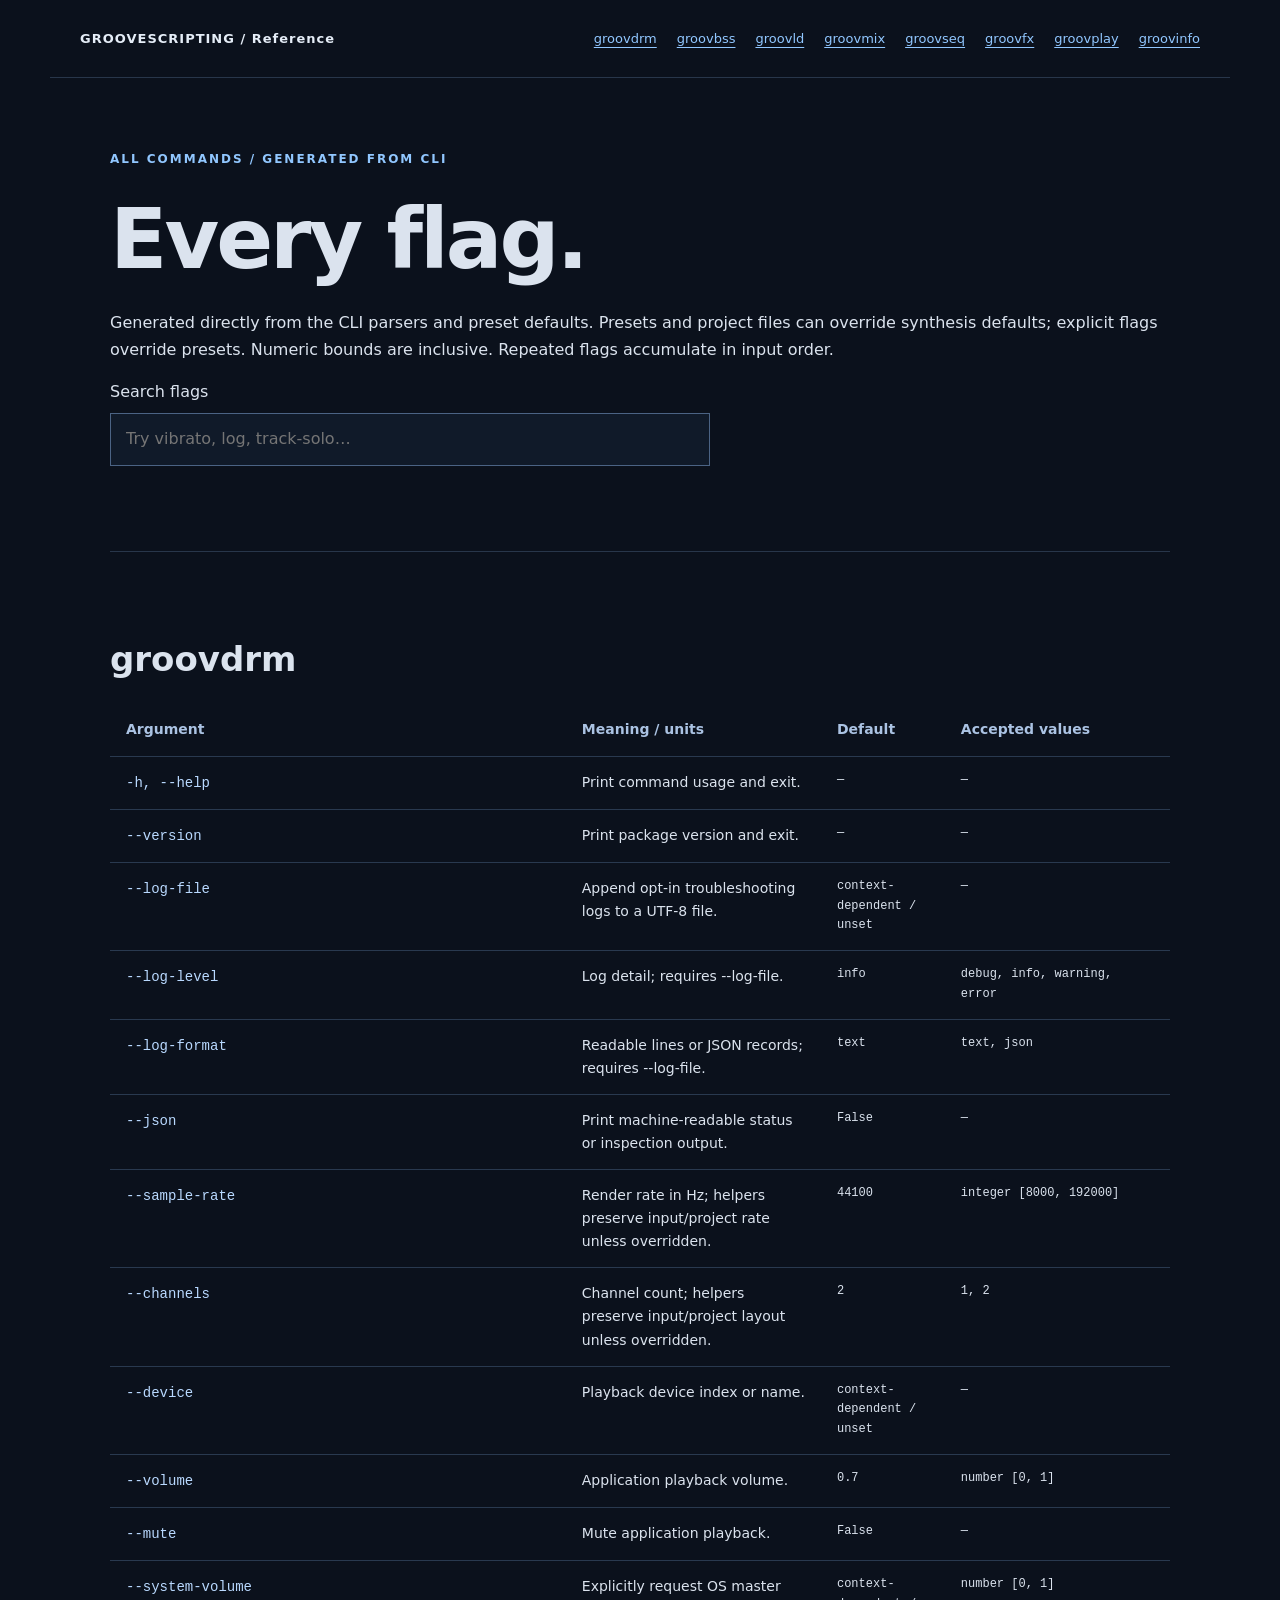
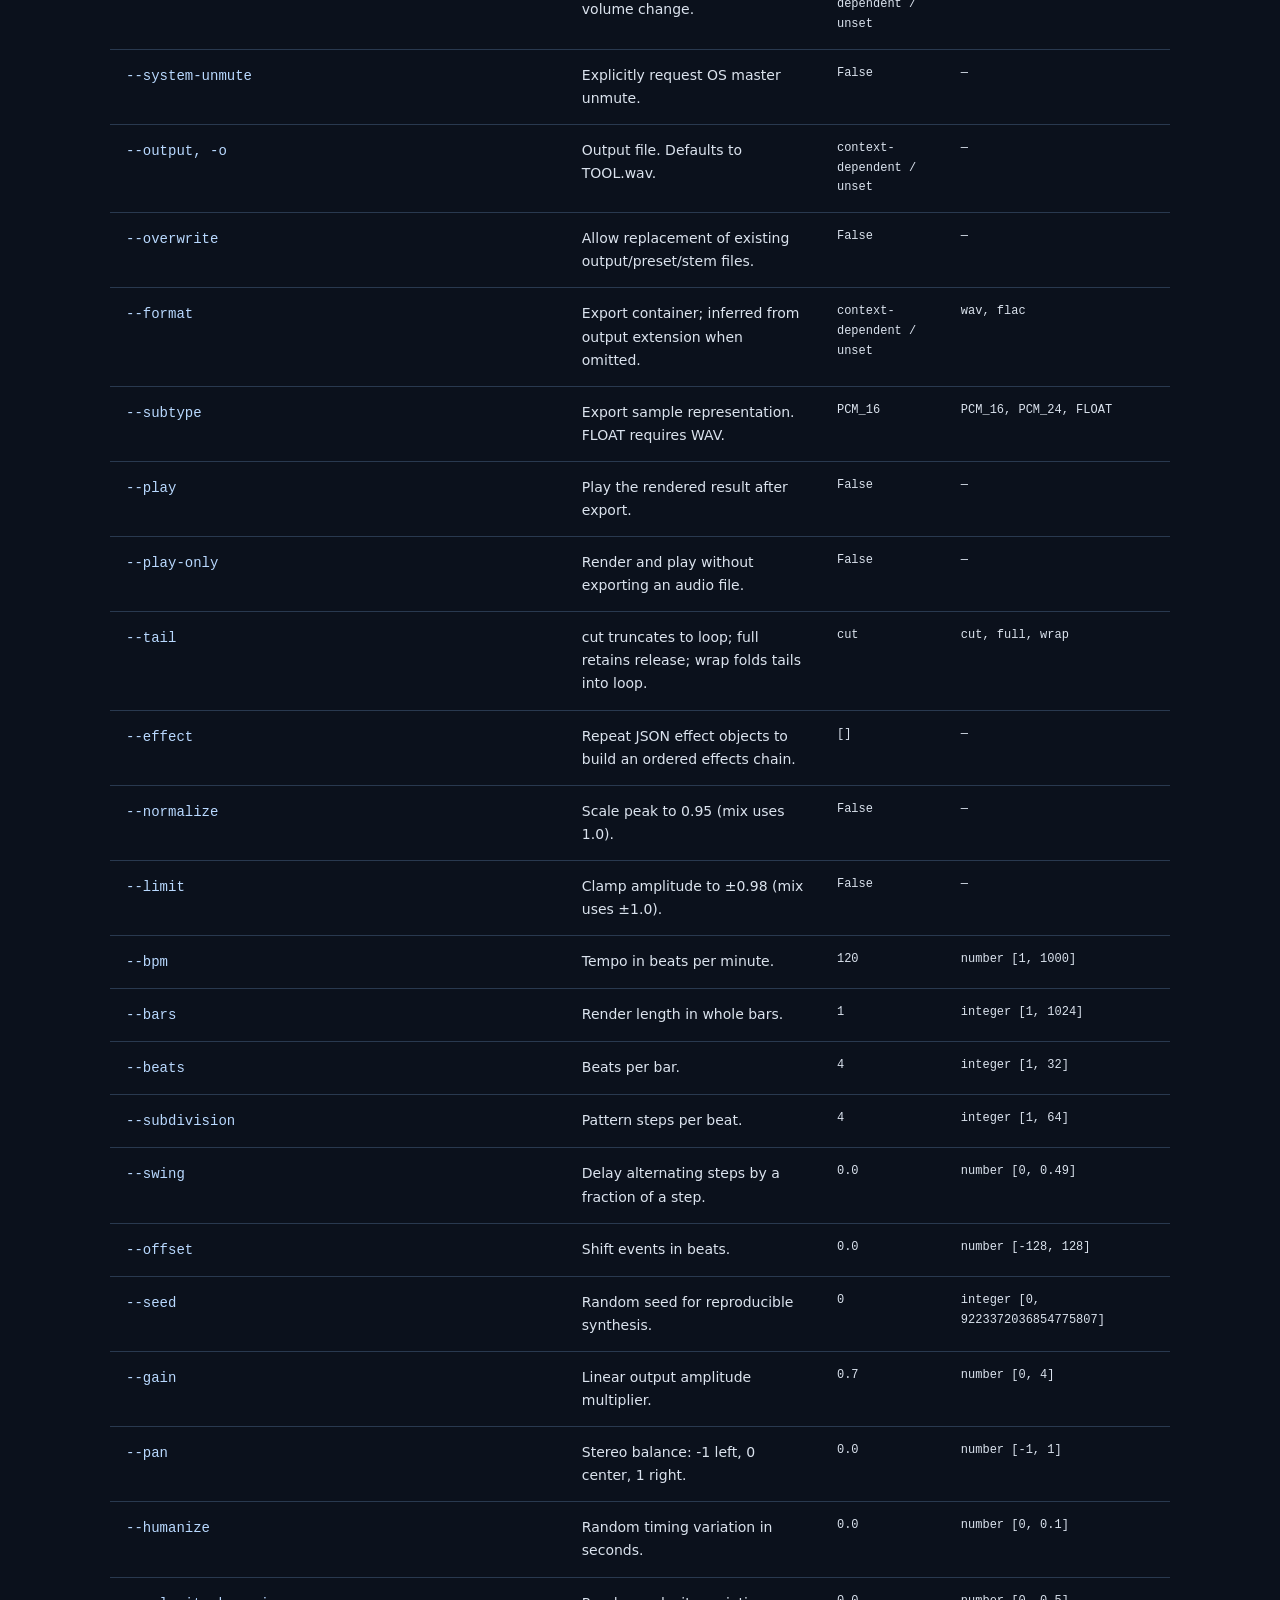
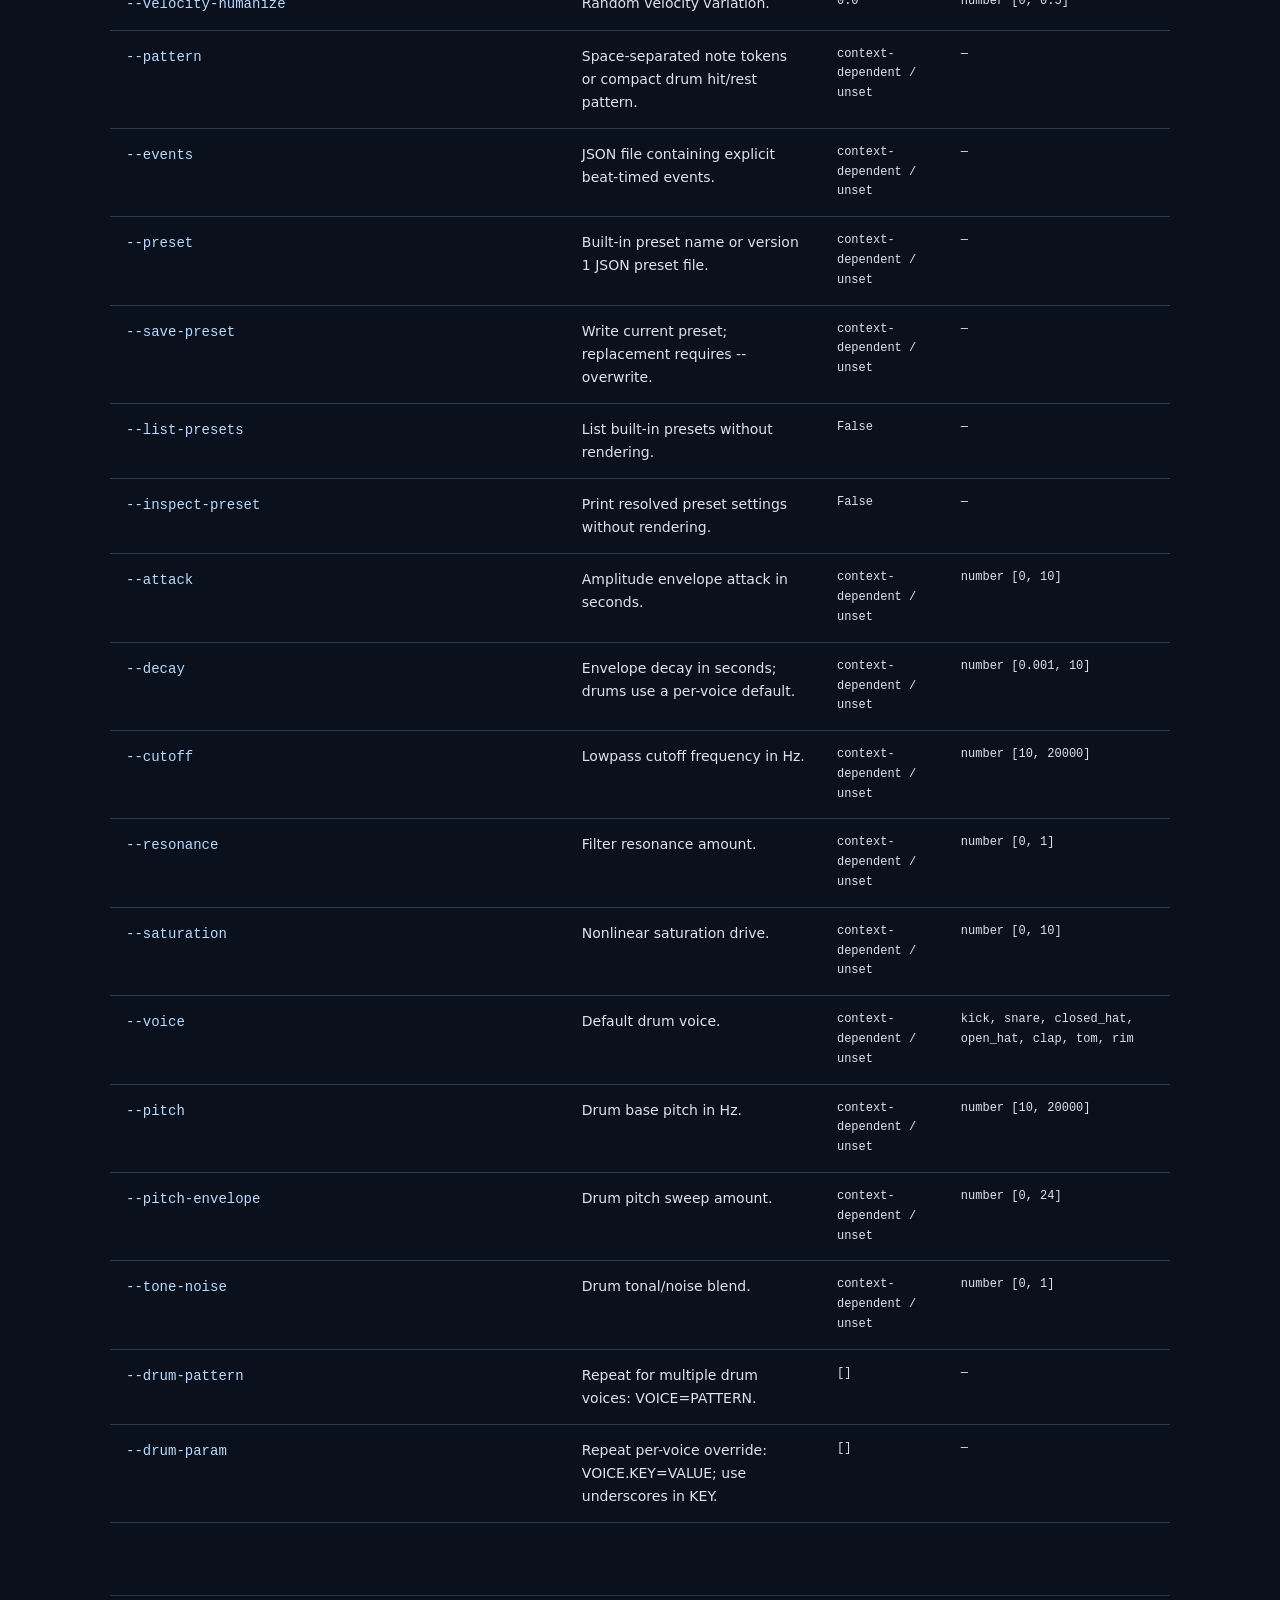
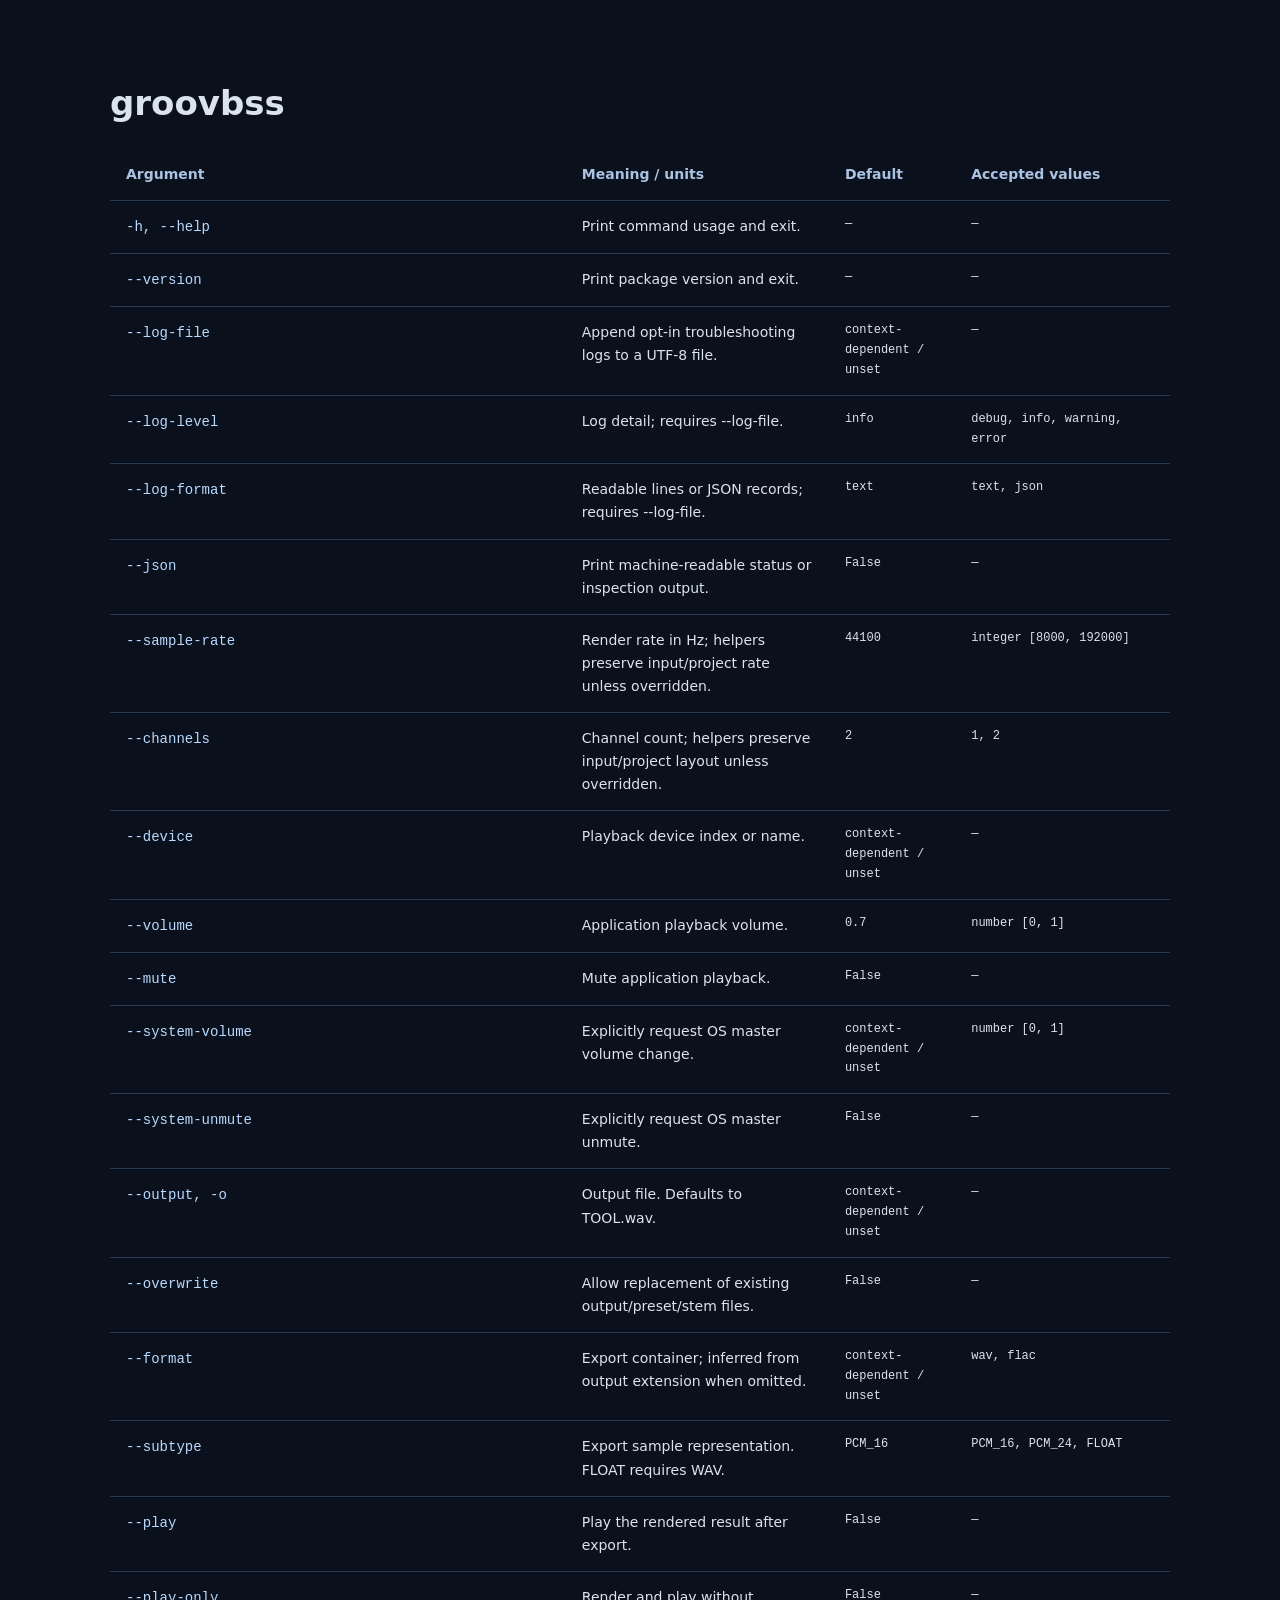
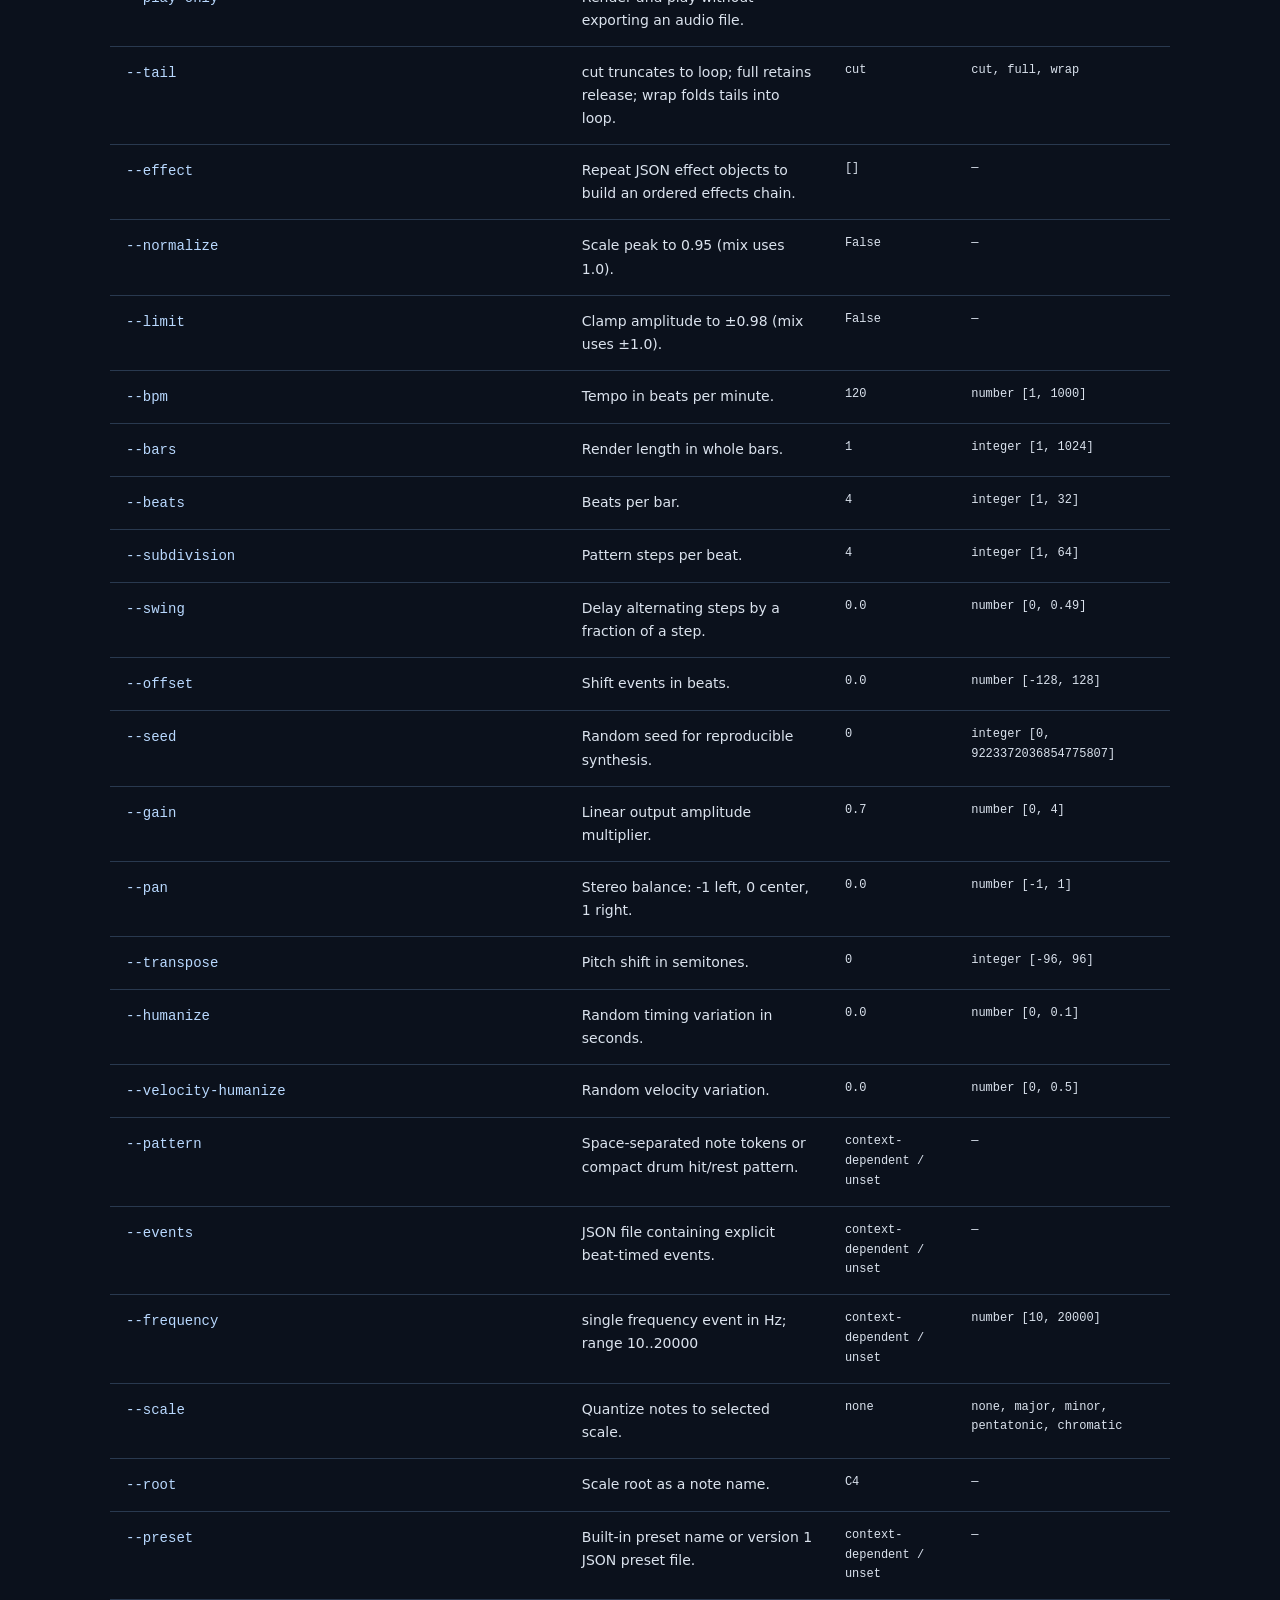
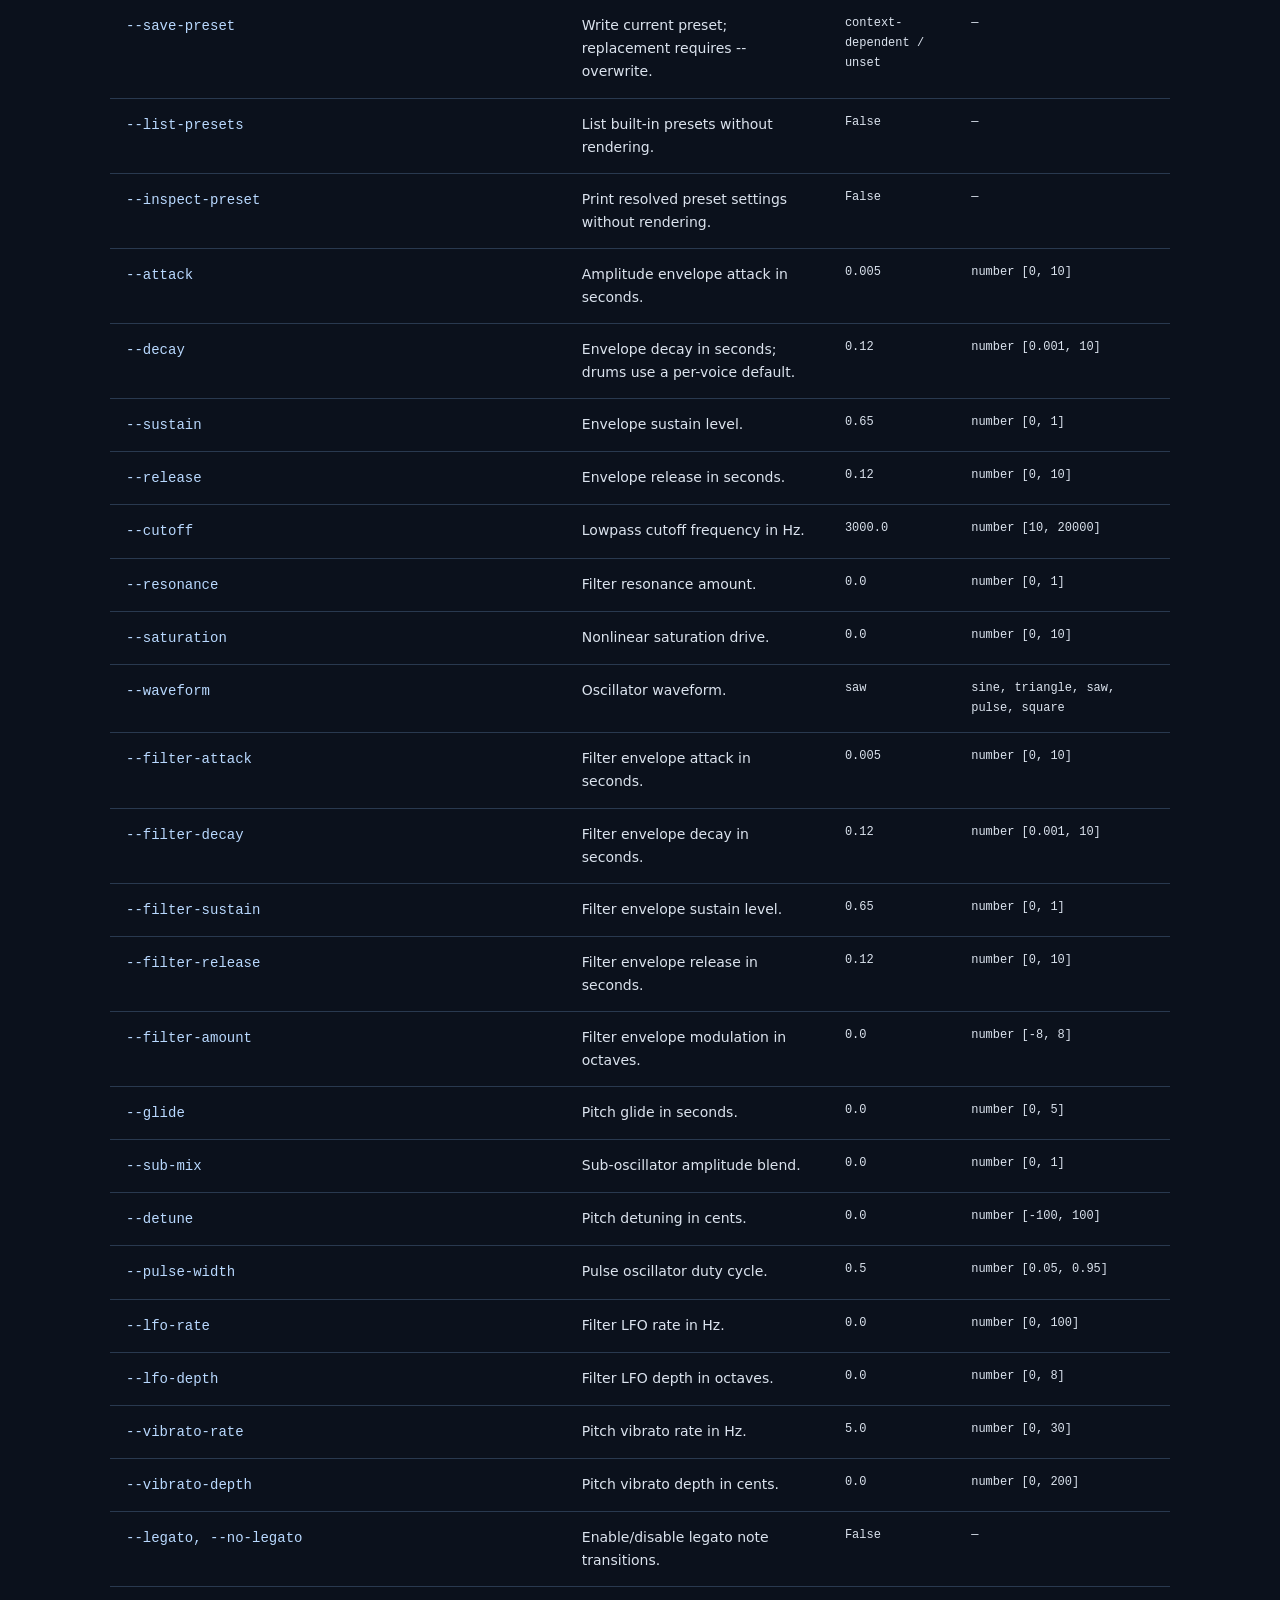
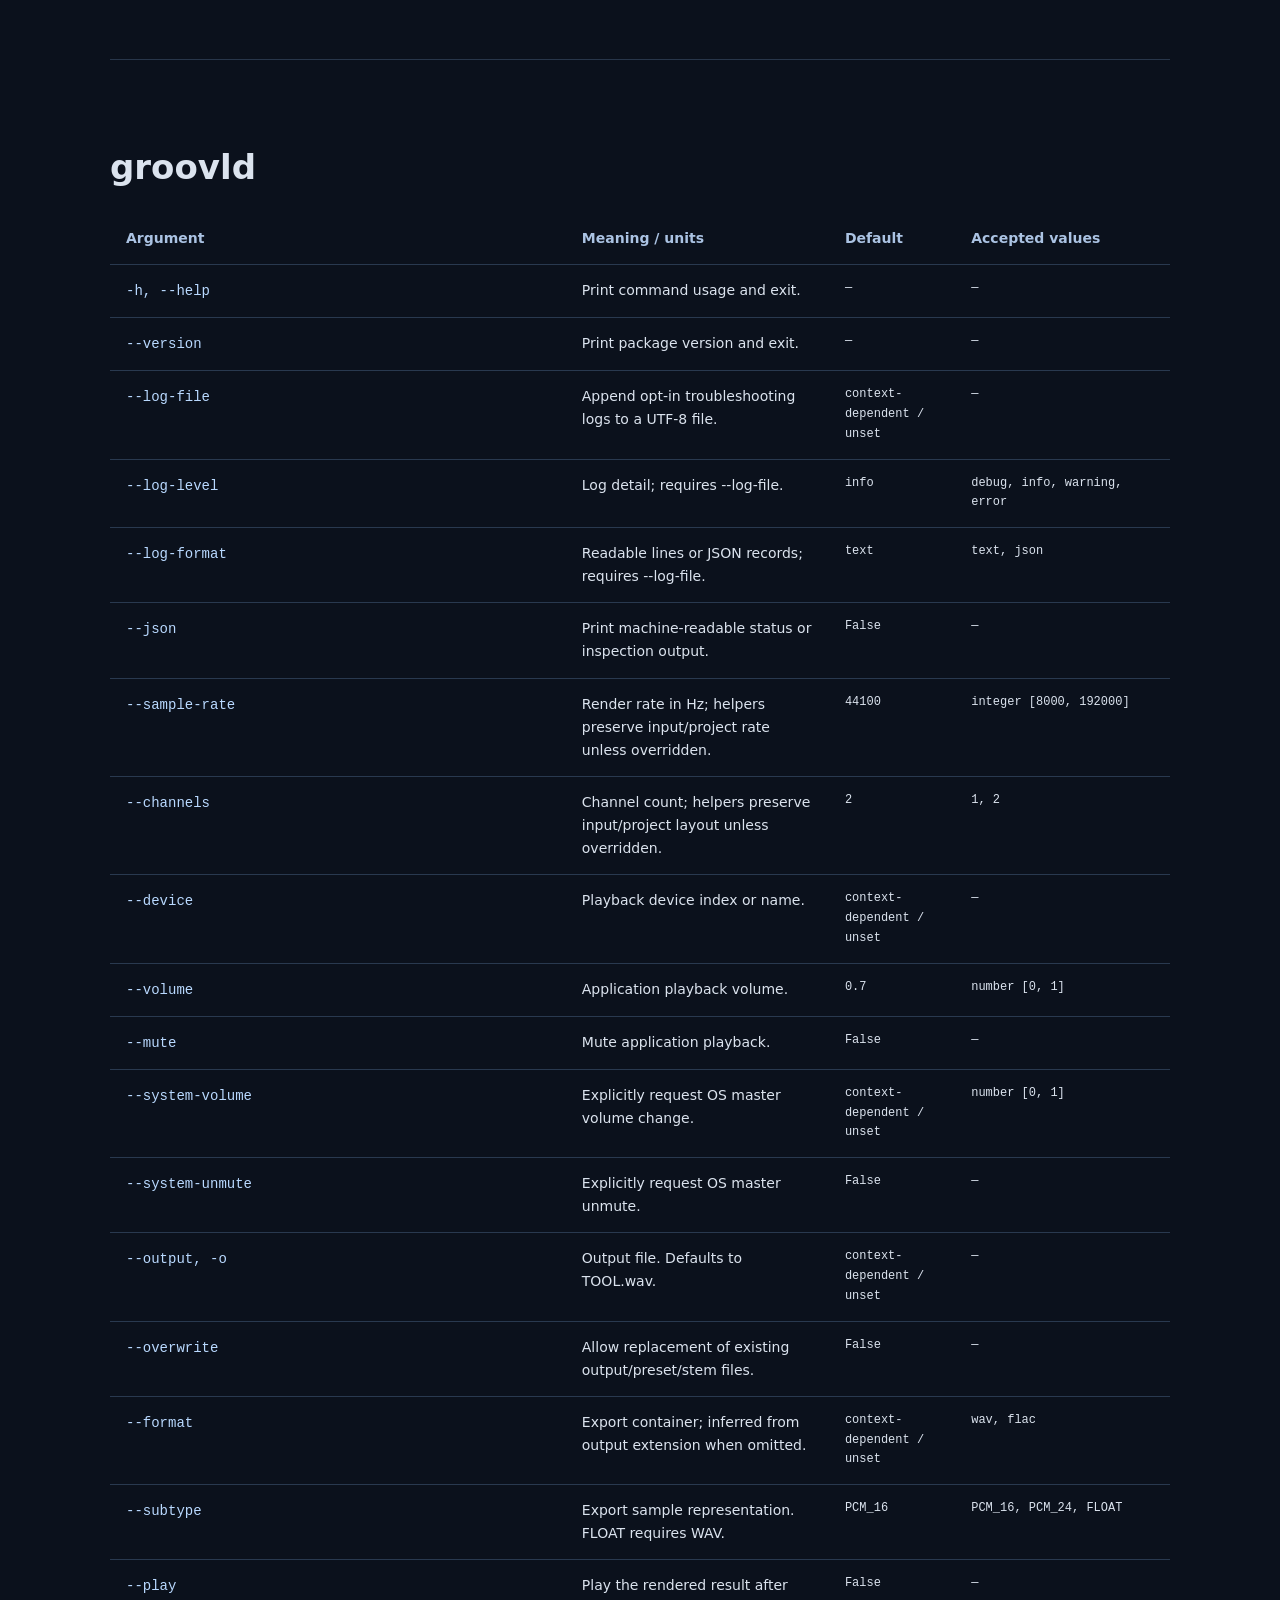
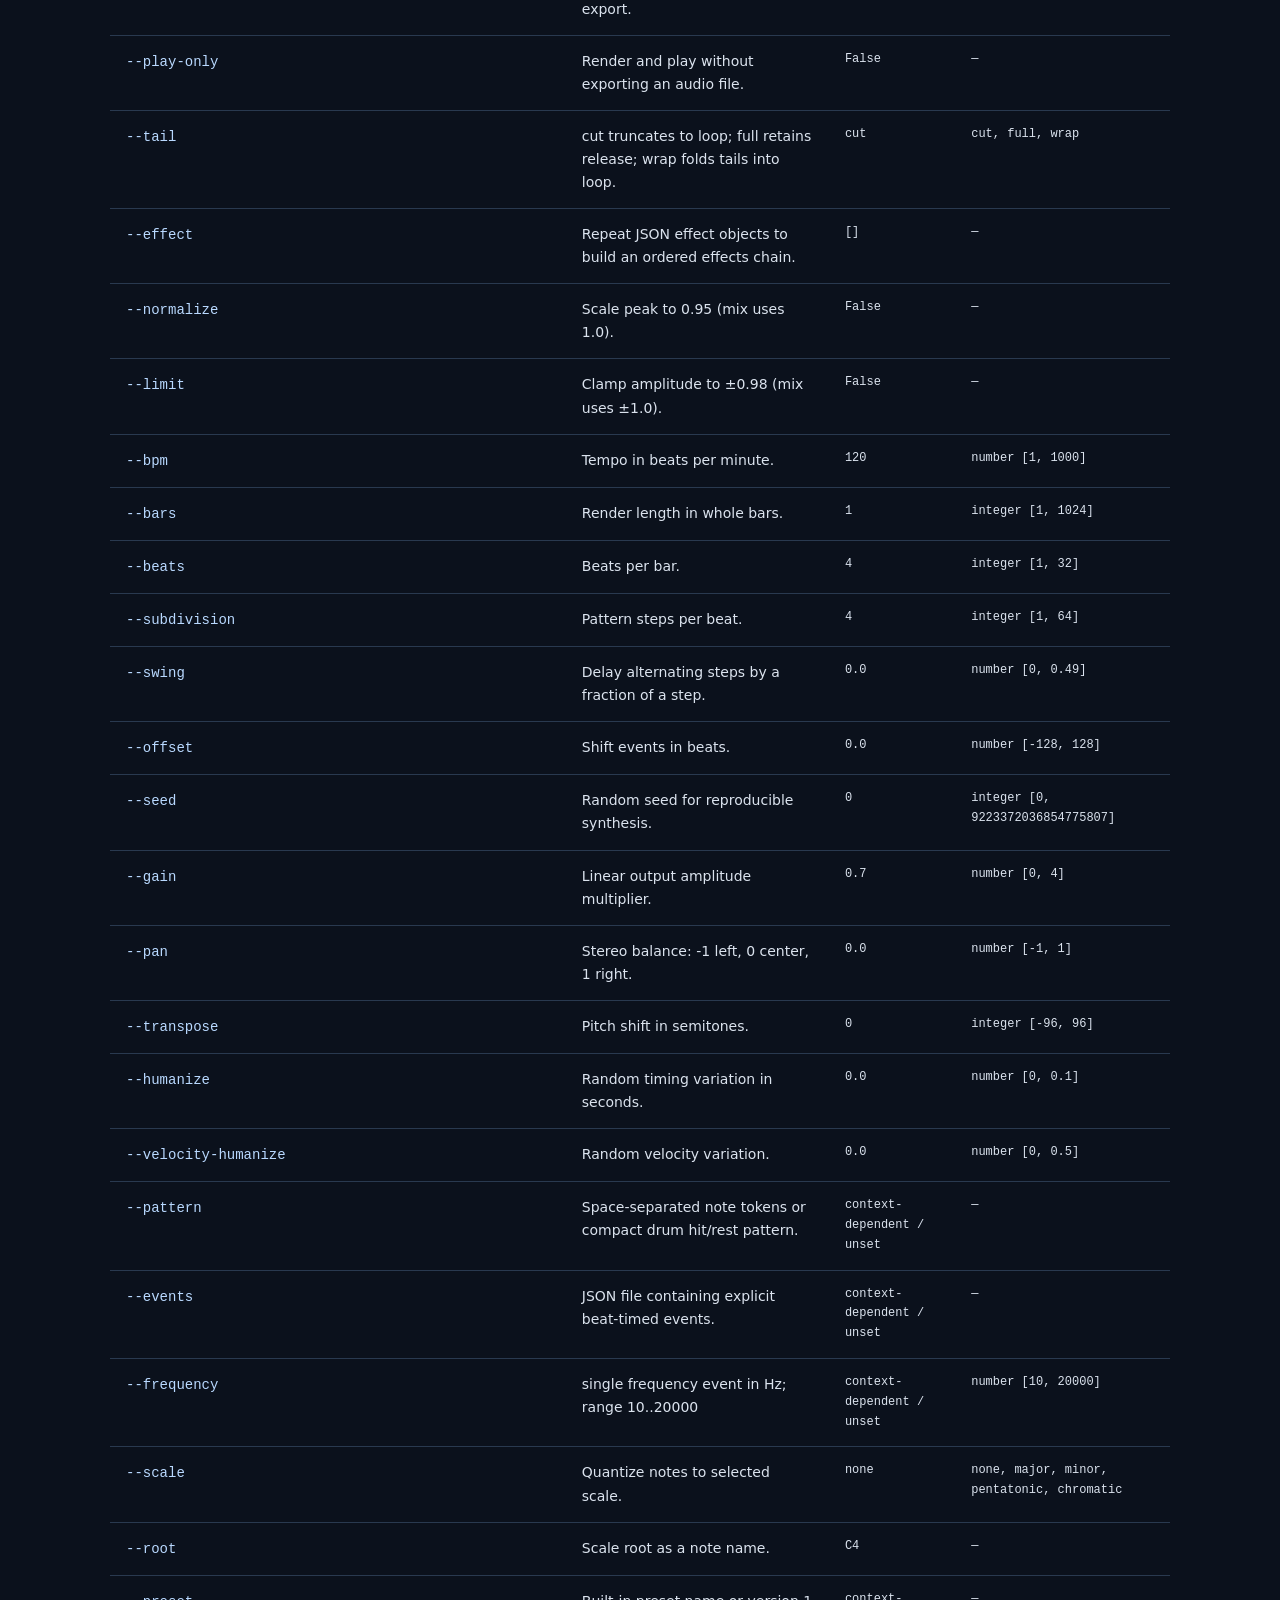
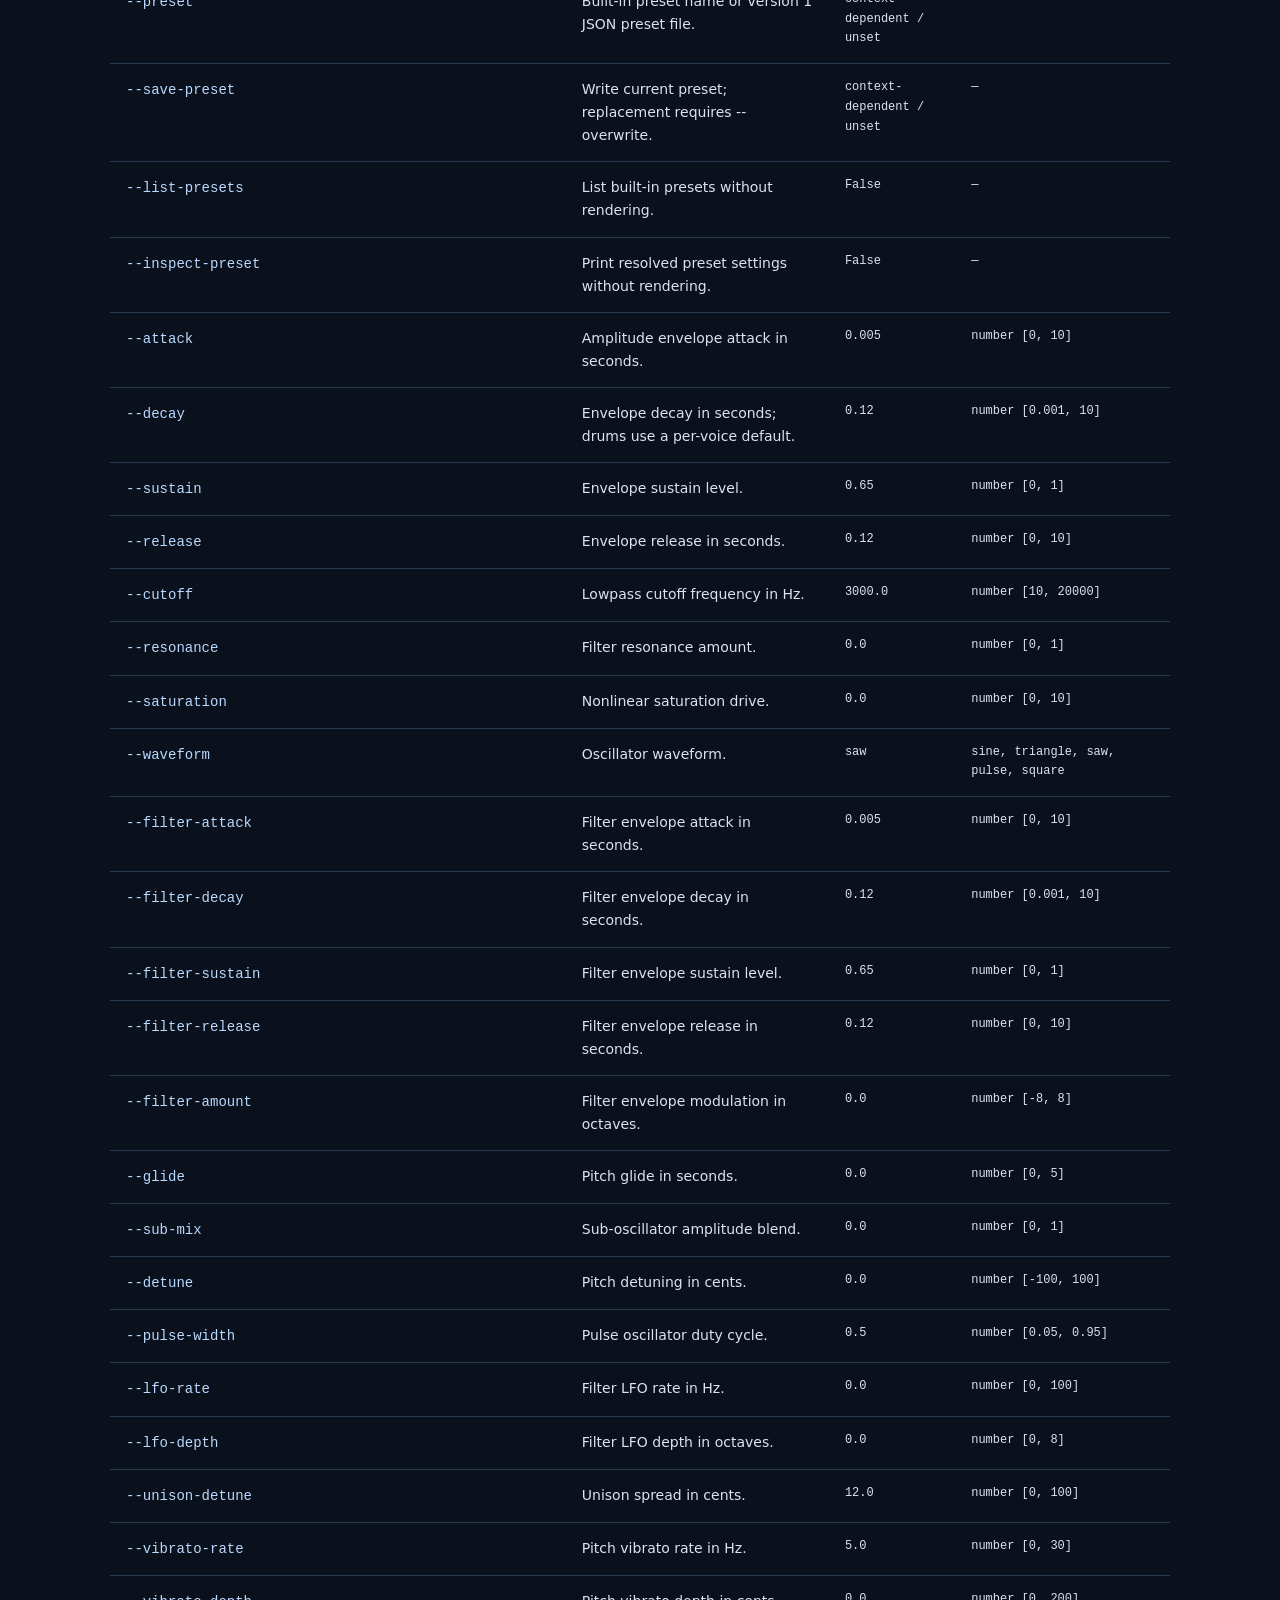
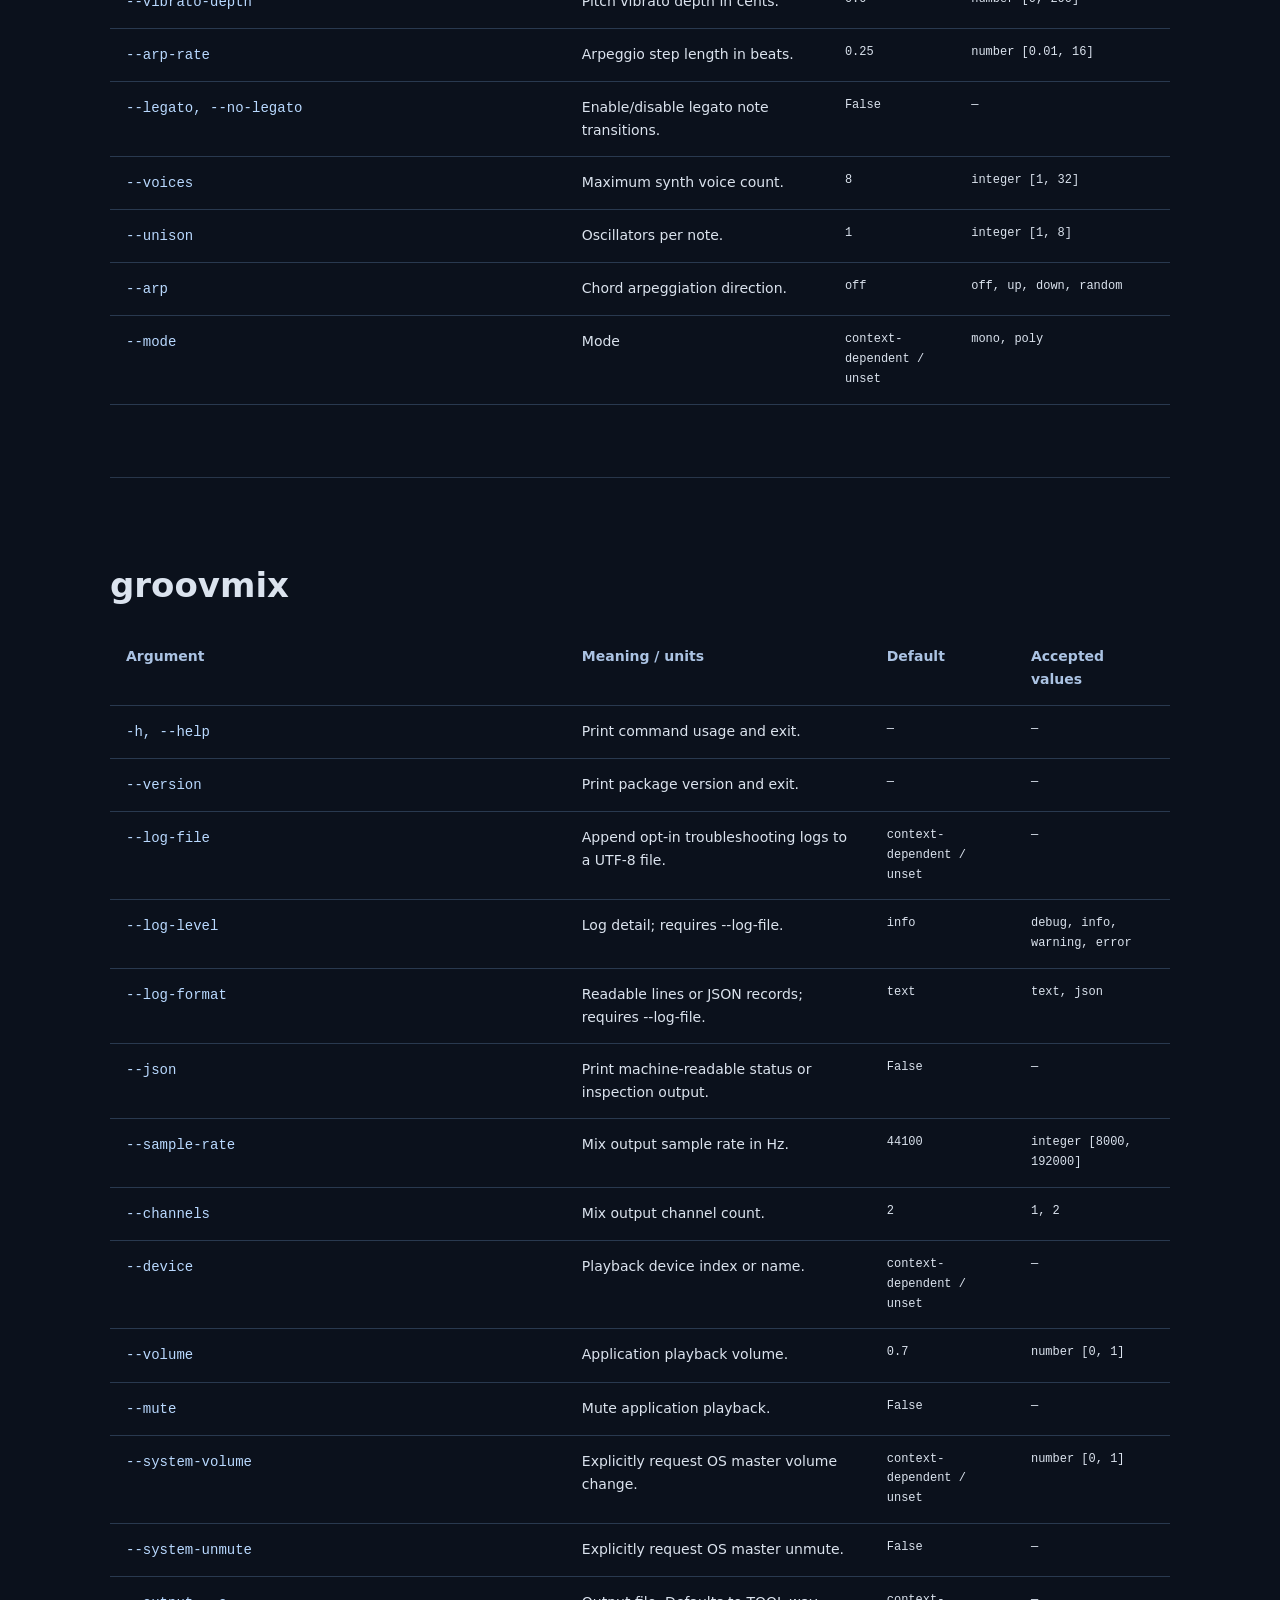
==== docs/reference.html @ 53287ec4 "Build GrooveScripting 0.1.0: synths, synchronized arrangements, troubleshooting logs and Pages docum" ====
<!doctype html><html lang="en"><head><meta charset="utf-8"><meta name="viewport" content="width=device-width,initial-scale=1"><title>Complete flags · GrooveScripting</title><link rel="icon" href="assets/favicon.svg"><link rel="stylesheet" href="assets/site.css"><script defer src="assets/site.js"></script></head><body><a class="skip" href="#main">Skip to content</a><header><a href="index.html" class="brand">GROOVESCRIPTING / Reference</a><nav aria-label="Commands"><a href="#groovdrm">groovdrm</a><a href="#groovbss">groovbss</a><a href="#groovld">groovld</a><a href="#groovmix">groovmix</a><a href="#groovseq">groovseq</a><a href="#groovfx">groovfx</a><a href="#groovplay">groovplay</a><a href="#groovinfo">groovinfo</a></nav></header><main id="main"><section><div class="eyebrow">ALL COMMANDS / GENERATED FROM CLI</div><h1>Every flag.</h1><p>Generated directly from the CLI parsers and preset defaults. Presets and project files can override synthesis defaults; explicit flags override presets. Numeric bounds are inclusive. Repeated flags accumulate in input order.</p><label for="search">Search flags</label><input id="search" type="search" placeholder="Try vibrato, log, track-solo…"><p id="search-status" role="status" class="muted"></p></section><section id="groovdrm"><h2>groovdrm</h2><div class="table-wrap"><table><thead><tr><th>Argument</th><th>Meaning / units</th><th>Default</th><th>Accepted values</th></tr></thead><tbody><tr data-search="groovdrm -h, --help Print command usage and exit."><td><code>-h, --help</code></td><td>Print command usage and exit.</td><td>—</td><td>—</td></tr><tr data-search="groovdrm --version Print package version and exit."><td><code>--version</code></td><td>Print package version and exit.</td><td>—</td><td>—</td></tr><tr data-search="groovdrm --log-file Append opt-in troubleshooting logs to a UTF-8 file."><td><code>--log-file</code></td><td>Append opt-in troubleshooting logs to a UTF-8 file.</td><td>context-dependent / unset</td><td>—</td></tr><tr data-search="groovdrm --log-level Log detail; requires --log-file."><td><code>--log-level</code></td><td>Log detail; requires --log-file.</td><td>info</td><td>debug, info, warning, error</td></tr><tr data-search="groovdrm --log-format Readable lines or JSON records; requires --log-file."><td><code>--log-format</code></td><td>Readable lines or JSON records; requires --log-file.</td><td>text</td><td>text, json</td></tr><tr data-search="groovdrm --json Print machine-readable status or inspection output."><td><code>--json</code></td><td>Print machine-readable status or inspection output.</td><td>False</td><td>—</td></tr><tr data-search="groovdrm --sample-rate Render rate in Hz; helpers preserve input/project rate unless overridden."><td><code>--sample-rate</code></td><td>Render rate in Hz; helpers preserve input/project rate unless overridden.</td><td>44100</td><td>integer [8000, 192000]</td></tr><tr data-search="groovdrm --channels Channel count; helpers preserve input/project layout unless overridden."><td><code>--channels</code></td><td>Channel count; helpers preserve input/project layout unless overridden.</td><td>2</td><td>1, 2</td></tr><tr data-search="groovdrm --device Playback device index or name."><td><code>--device</code></td><td>Playback device index or name.</td><td>context-dependent / unset</td><td>—</td></tr><tr data-search="groovdrm --volume Application playback volume."><td><code>--volume</code></td><td>Application playback volume.</td><td>0.7</td><td>number [0, 1]</td></tr><tr data-search="groovdrm --mute Mute application playback."><td><code>--mute</code></td><td>Mute application playback.</td><td>False</td><td>—</td></tr><tr data-search="groovdrm --system-volume Explicitly request OS master volume change."><td><code>--system-volume</code></td><td>Explicitly request OS master volume change.</td><td>context-dependent / unset</td><td>number [0, 1]</td></tr><tr data-search="groovdrm --system-unmute Explicitly request OS master unmute."><td><code>--system-unmute</code></td><td>Explicitly request OS master unmute.</td><td>False</td><td>—</td></tr><tr data-search="groovdrm --output, -o Output file. Defaults to TOOL.wav."><td><code>--output, -o</code></td><td>Output file. Defaults to TOOL.wav.</td><td>context-dependent / unset</td><td>—</td></tr><tr data-search="groovdrm --overwrite Allow replacement of existing output/preset/stem files."><td><code>--overwrite</code></td><td>Allow replacement of existing output/preset/stem files.</td><td>False</td><td>—</td></tr><tr data-search="groovdrm --format Export container; inferred from output extension when omitted."><td><code>--format</code></td><td>Export container; inferred from output extension when omitted.</td><td>context-dependent / unset</td><td>wav, flac</td></tr><tr data-search="groovdrm --subtype Export sample representation. FLOAT requires WAV."><td><code>--subtype</code></td><td>Export sample representation. FLOAT requires WAV.</td><td>PCM_16</td><td>PCM_16, PCM_24, FLOAT</td></tr><tr data-search="groovdrm --play Play the rendered result after export."><td><code>--play</code></td><td>Play the rendered result after export.</td><td>False</td><td>—</td></tr><tr data-search="groovdrm --play-only Render and play without exporting an audio file."><td><code>--play-only</code></td><td>Render and play without exporting an audio file.</td><td>False</td><td>—</td></tr><tr data-search="groovdrm --tail cut truncates to loop; full retains release; wrap folds tails into loop."><td><code>--tail</code></td><td>cut truncates to loop; full retains release; wrap folds tails into loop.</td><td>cut</td><td>cut, full, wrap</td></tr><tr data-search="groovdrm --effect Repeat JSON effect objects to build an ordered effects chain."><td><code>--effect</code></td><td>Repeat JSON effect objects to build an ordered effects chain.</td><td>[]</td><td>—</td></tr><tr data-search="groovdrm --normalize Scale peak to 0.95 (mix uses 1.0)."><td><code>--normalize</code></td><td>Scale peak to 0.95 (mix uses 1.0).</td><td>False</td><td>—</td></tr><tr data-search="groovdrm --limit Clamp amplitude to ±0.98 (mix uses ±1.0)."><td><code>--limit</code></td><td>Clamp amplitude to ±0.98 (mix uses ±1.0).</td><td>False</td><td>—</td></tr><tr data-search="groovdrm --bpm Tempo in beats per minute."><td><code>--bpm</code></td><td>Tempo in beats per minute.</td><td>120</td><td>number [1, 1000]</td></tr><tr data-search="groovdrm --bars Render length in whole bars."><td><code>--bars</code></td><td>Render length in whole bars.</td><td>1</td><td>integer [1, 1024]</td></tr><tr data-search="groovdrm --beats Beats per bar."><td><code>--beats</code></td><td>Beats per bar.</td><td>4</td><td>integer [1, 32]</td></tr><tr data-search="groovdrm --subdivision Pattern steps per beat."><td><code>--subdivision</code></td><td>Pattern steps per beat.</td><td>4</td><td>integer [1, 64]</td></tr><tr data-search="groovdrm --swing Delay alternating steps by a fraction of a step."><td><code>--swing</code></td><td>Delay alternating steps by a fraction of a step.</td><td>0.0</td><td>number [0, 0.49]</td></tr><tr data-search="groovdrm --offset Shift events in beats."><td><code>--offset</code></td><td>Shift events in beats.</td><td>0.0</td><td>number [-128, 128]</td></tr><tr data-search="groovdrm --seed Random seed for reproducible synthesis."><td><code>--seed</code></td><td>Random seed for reproducible synthesis.</td><td>0</td><td>integer [0, 9223372036854775807]</td></tr><tr data-search="groovdrm --gain Linear output amplitude multiplier."><td><code>--gain</code></td><td>Linear output amplitude multiplier.</td><td>0.7</td><td>number [0, 4]</td></tr><tr data-search="groovdrm --pan Stereo balance: -1 left, 0 center, 1 right."><td><code>--pan</code></td><td>Stereo balance: -1 left, 0 center, 1 right.</td><td>0.0</td><td>number [-1, 1]</td></tr><tr data-search="groovdrm --humanize Random timing variation in seconds."><td><code>--humanize</code></td><td>Random timing variation in seconds.</td><td>0.0</td><td>number [0, 0.1]</td></tr><tr data-search="groovdrm --velocity-humanize Random velocity variation."><td><code>--velocity-humanize</code></td><td>Random velocity variation.</td><td>0.0</td><td>number [0, 0.5]</td></tr><tr data-search="groovdrm --pattern Space-separated note tokens or compact drum hit/rest pattern."><td><code>--pattern</code></td><td>Space-separated note tokens or compact drum hit/rest pattern.</td><td>context-dependent / unset</td><td>—</td></tr><tr data-search="groovdrm --events JSON file containing explicit beat-timed events."><td><code>--events</code></td><td>JSON file containing explicit beat-timed events.</td><td>context-dependent / unset</td><td>—</td></tr><tr data-search="groovdrm --preset Built-in preset name or version 1 JSON preset file."><td><code>--preset</code></td><td>Built-in preset name or version 1 JSON preset file.</td><td>context-dependent / unset</td><td>—</td></tr><tr data-search="groovdrm --save-preset Write current preset; replacement requires --overwrite."><td><code>--save-preset</code></td><td>Write current preset; replacement requires --overwrite.</td><td>context-dependent / unset</td><td>—</td></tr><tr data-search="groovdrm --list-presets List built-in presets without rendering."><td><code>--list-presets</code></td><td>List built-in presets without rendering.</td><td>False</td><td>—</td></tr><tr data-search="groovdrm --inspect-preset Print resolved preset settings without rendering."><td><code>--inspect-preset</code></td><td>Print resolved preset settings without rendering.</td><td>False</td><td>—</td></tr><tr data-search="groovdrm --attack Amplitude envelope attack in seconds."><td><code>--attack</code></td><td>Amplitude envelope attack in seconds.</td><td>context-dependent / unset</td><td>number [0, 10]</td></tr><tr data-search="groovdrm --decay Envelope decay in seconds; drums use a per-voice default."><td><code>--decay</code></td><td>Envelope decay in seconds; drums use a per-voice default.</td><td>context-dependent / unset</td><td>number [0.001, 10]</td></tr><tr data-search="groovdrm --cutoff Lowpass cutoff frequency in Hz."><td><code>--cutoff</code></td><td>Lowpass cutoff frequency in Hz.</td><td>context-dependent / unset</td><td>number [10, 20000]</td></tr><tr data-search="groovdrm --resonance Filter resonance amount."><td><code>--resonance</code></td><td>Filter resonance amount.</td><td>context-dependent / unset</td><td>number [0, 1]</td></tr><tr data-search="groovdrm --saturation Nonlinear saturation drive."><td><code>--saturation</code></td><td>Nonlinear saturation drive.</td><td>context-dependent / unset</td><td>number [0, 10]</td></tr><tr data-search="groovdrm --voice Default drum voice."><td><code>--voice</code></td><td>Default drum voice.</td><td>context-dependent / unset</td><td>kick, snare, closed_hat, open_hat, clap, tom, rim</td></tr><tr data-search="groovdrm --pitch Drum base pitch in Hz."><td><code>--pitch</code></td><td>Drum base pitch in Hz.</td><td>context-dependent / unset</td><td>number [10, 20000]</td></tr><tr data-search="groovdrm --pitch-envelope Drum pitch sweep amount."><td><code>--pitch-envelope</code></td><td>Drum pitch sweep amount.</td><td>context-dependent / unset</td><td>number [0, 24]</td></tr><tr data-search="groovdrm --tone-noise Drum tonal/noise blend."><td><code>--tone-noise</code></td><td>Drum tonal/noise blend.</td><td>context-dependent / unset</td><td>number [0, 1]</td></tr><tr data-search="groovdrm --drum-pattern Repeat for multiple drum voices: VOICE=PATTERN."><td><code>--drum-pattern</code></td><td>Repeat for multiple drum voices: VOICE=PATTERN.</td><td>[]</td><td>—</td></tr><tr data-search="groovdrm --drum-param Repeat per-voice override: VOICE.KEY=VALUE; use underscores in KEY."><td><code>--drum-param</code></td><td>Repeat per-voice override: VOICE.KEY=VALUE; use underscores in KEY.</td><td>[]</td><td>—</td></tr></tbody></table></div></section><section id="groovbss"><h2>groovbss</h2><div class="table-wrap"><table><thead><tr><th>Argument</th><th>Meaning / units</th><th>Default</th><th>Accepted values</th></tr></thead><tbody><tr data-search="groovbss -h, --help Print command usage and exit."><td><code>-h, --help</code></td><td>Print command usage and exit.</td><td>—</td><td>—</td></tr><tr data-search="groovbss --version Print package version and exit."><td><code>--version</code></td><td>Print package version and exit.</td><td>—</td><td>—</td></tr><tr data-search="groovbss --log-file Append opt-in troubleshooting logs to a UTF-8 file."><td><code>--log-file</code></td><td>Append opt-in troubleshooting logs to a UTF-8 file.</td><td>context-dependent / unset</td><td>—</td></tr><tr data-search="groovbss --log-level Log detail; requires --log-file."><td><code>--log-level</code></td><td>Log detail; requires --log-file.</td><td>info</td><td>debug, info, warning, error</td></tr><tr data-search="groovbss --log-format Readable lines or JSON records; requires --log-file."><td><code>--log-format</code></td><td>Readable lines or JSON records; requires --log-file.</td><td>text</td><td>text, json</td></tr><tr data-search="groovbss --json Print machine-readable status or inspection output."><td><code>--json</code></td><td>Print machine-readable status or inspection output.</td><td>False</td><td>—</td></tr><tr data-search="groovbss --sample-rate Render rate in Hz; helpers preserve input/project rate unless overridden."><td><code>--sample-rate</code></td><td>Render rate in Hz; helpers preserve input/project rate unless overridden.</td><td>44100</td><td>integer [8000, 192000]</td></tr><tr data-search="groovbss --channels Channel count; helpers preserve input/project layout unless overridden."><td><code>--channels</code></td><td>Channel count; helpers preserve input/project layout unless overridden.</td><td>2</td><td>1, 2</td></tr><tr data-search="groovbss --device Playback device index or name."><td><code>--device</code></td><td>Playback device index or name.</td><td>context-dependent / unset</td><td>—</td></tr><tr data-search="groovbss --volume Application playback volume."><td><code>--volume</code></td><td>Application playback volume.</td><td>0.7</td><td>number [0, 1]</td></tr><tr data-search="groovbss --mute Mute application playback."><td><code>--mute</code></td><td>Mute application playback.</td><td>False</td><td>—</td></tr><tr data-search="groovbss --system-volume Explicitly request OS master volume change."><td><code>--system-volume</code></td><td>Explicitly request OS master volume change.</td><td>context-dependent / unset</td><td>number [0, 1]</td></tr><tr data-search="groovbss --system-unmute Explicitly request OS master unmute."><td><code>--system-unmute</code></td><td>Explicitly request OS master unmute.</td><td>False</td><td>—</td></tr><tr data-search="groovbss --output, -o Output file. Defaults to TOOL.wav."><td><code>--output, -o</code></td><td>Output file. Defaults to TOOL.wav.</td><td>context-dependent / unset</td><td>—</td></tr><tr data-search="groovbss --overwrite Allow replacement of existing output/preset/stem files."><td><code>--overwrite</code></td><td>Allow replacement of existing output/preset/stem files.</td><td>False</td><td>—</td></tr><tr data-search="groovbss --format Export container; inferred from output extension when omitted."><td><code>--format</code></td><td>Export container; inferred from output extension when omitted.</td><td>context-dependent / unset</td><td>wav, flac</td></tr><tr data-search="groovbss --subtype Export sample representation. FLOAT requires WAV."><td><code>--subtype</code></td><td>Export sample representation. FLOAT requires WAV.</td><td>PCM_16</td><td>PCM_16, PCM_24, FLOAT</td></tr><tr data-search="groovbss --play Play the rendered result after export."><td><code>--play</code></td><td>Play the rendered result after export.</td><td>False</td><td>—</td></tr><tr data-search="groovbss --play-only Render and play without exporting an audio file."><td><code>--play-only</code></td><td>Render and play without exporting an audio file.</td><td>False</td><td>—</td></tr><tr data-search="groovbss --tail cut truncates to loop; full retains release; wrap folds tails into loop."><td><code>--tail</code></td><td>cut truncates to loop; full retains release; wrap folds tails into loop.</td><td>cut</td><td>cut, full, wrap</td></tr><tr data-search="groovbss --effect Repeat JSON effect objects to build an ordered effects chain."><td><code>--effect</code></td><td>Repeat JSON effect objects to build an ordered effects chain.</td><td>[]</td><td>—</td></tr><tr data-search="groovbss --normalize Scale peak to 0.95 (mix uses 1.0)."><td><code>--normalize</code></td><td>Scale peak to 0.95 (mix uses 1.0).</td><td>False</td><td>—</td></tr><tr data-search="groovbss --limit Clamp amplitude to ±0.98 (mix uses ±1.0)."><td><code>--limit</code></td><td>Clamp amplitude to ±0.98 (mix uses ±1.0).</td><td>False</td><td>—</td></tr><tr data-search="groovbss --bpm Tempo in beats per minute."><td><code>--bpm</code></td><td>Tempo in beats per minute.</td><td>120</td><td>number [1, 1000]</td></tr><tr data-search="groovbss --bars Render length in whole bars."><td><code>--bars</code></td><td>Render length in whole bars.</td><td>1</td><td>integer [1, 1024]</td></tr><tr data-search="groovbss --beats Beats per bar."><td><code>--beats</code></td><td>Beats per bar.</td><td>4</td><td>integer [1, 32]</td></tr><tr data-search="groovbss --subdivision Pattern steps per beat."><td><code>--subdivision</code></td><td>Pattern steps per beat.</td><td>4</td><td>integer [1, 64]</td></tr><tr data-search="groovbss --swing Delay alternating steps by a fraction of a step."><td><code>--swing</code></td><td>Delay alternating steps by a fraction of a step.</td><td>0.0</td><td>number [0, 0.49]</td></tr><tr data-search="groovbss --offset Shift events in beats."><td><code>--offset</code></td><td>Shift events in beats.</td><td>0.0</td><td>number [-128, 128]</td></tr><tr data-search="groovbss --seed Random seed for reproducible synthesis."><td><code>--seed</code></td><td>Random seed for reproducible synthesis.</td><td>0</td><td>integer [0, 9223372036854775807]</td></tr><tr data-search="groovbss --gain Linear output amplitude multiplier."><td><code>--gain</code></td><td>Linear output amplitude multiplier.</td><td>0.7</td><td>number [0, 4]</td></tr><tr data-search="groovbss --pan Stereo balance: -1 left, 0 center, 1 right."><td><code>--pan</code></td><td>Stereo balance: -1 left, 0 center, 1 right.</td><td>0.0</td><td>number [-1, 1]</td></tr><tr data-search="groovbss --transpose Pitch shift in semitones."><td><code>--transpose</code></td><td>Pitch shift in semitones.</td><td>0</td><td>integer [-96, 96]</td></tr><tr data-search="groovbss --humanize Random timing variation in seconds."><td><code>--humanize</code></td><td>Random timing variation in seconds.</td><td>0.0</td><td>number [0, 0.1]</td></tr><tr data-search="groovbss --velocity-humanize Random velocity variation."><td><code>--velocity-humanize</code></td><td>Random velocity variation.</td><td>0.0</td><td>number [0, 0.5]</td></tr><tr data-search="groovbss --pattern Space-separated note tokens or compact drum hit/rest pattern."><td><code>--pattern</code></td><td>Space-separated note tokens or compact drum hit/rest pattern.</td><td>context-dependent / unset</td><td>—</td></tr><tr data-search="groovbss --events JSON file containing explicit beat-timed events."><td><code>--events</code></td><td>JSON file containing explicit beat-timed events.</td><td>context-dependent / unset</td><td>—</td></tr><tr data-search="groovbss --frequency single frequency event in Hz; range 10..20000"><td><code>--frequency</code></td><td>single frequency event in Hz; range 10..20000</td><td>context-dependent / unset</td><td>number [10, 20000]</td></tr><tr data-search="groovbss --scale Quantize notes to selected scale."><td><code>--scale</code></td><td>Quantize notes to selected scale.</td><td>none</td><td>none, major, minor, pentatonic, chromatic</td></tr><tr data-search="groovbss --root Scale root as a note name."><td><code>--root</code></td><td>Scale root as a note name.</td><td>C4</td><td>—</td></tr><tr data-search="groovbss --preset Built-in preset name or version 1 JSON preset file."><td><code>--preset</code></td><td>Built-in preset name or version 1 JSON preset file.</td><td>context-dependent / unset</td><td>—</td></tr><tr data-search="groovbss --save-preset Write current preset; replacement requires --overwrite."><td><code>--save-preset</code></td><td>Write current preset; replacement requires --overwrite.</td><td>context-dependent / unset</td><td>—</td></tr><tr data-search="groovbss --list-presets List built-in presets without rendering."><td><code>--list-presets</code></td><td>List built-in presets without rendering.</td><td>False</td><td>—</td></tr><tr data-search="groovbss --inspect-preset Print resolved preset settings without rendering."><td><code>--inspect-preset</code></td><td>Print resolved preset settings without rendering.</td><td>False</td><td>—</td></tr><tr data-search="groovbss --attack Amplitude envelope attack in seconds."><td><code>--attack</code></td><td>Amplitude envelope attack in seconds.</td><td>0.005</td><td>number [0, 10]</td></tr><tr data-search="groovbss --decay Envelope decay in seconds; drums use a per-voice default."><td><code>--decay</code></td><td>Envelope decay in seconds; drums use a per-voice default.</td><td>0.12</td><td>number [0.001, 10]</td></tr><tr data-search="groovbss --sustain Envelope sustain level."><td><code>--sustain</code></td><td>Envelope sustain level.</td><td>0.65</td><td>number [0, 1]</td></tr><tr data-search="groovbss --release Envelope release in seconds."><td><code>--release</code></td><td>Envelope release in seconds.</td><td>0.12</td><td>number [0, 10]</td></tr><tr data-search="groovbss --cutoff Lowpass cutoff frequency in Hz."><td><code>--cutoff</code></td><td>Lowpass cutoff frequency in Hz.</td><td>3000.0</td><td>number [10, 20000]</td></tr><tr data-search="groovbss --resonance Filter resonance amount."><td><code>--resonance</code></td><td>Filter resonance amount.</td><td>0.0</td><td>number [0, 1]</td></tr><tr data-search="groovbss --saturation Nonlinear saturation drive."><td><code>--saturation</code></td><td>Nonlinear saturation drive.</td><td>0.0</td><td>number [0, 10]</td></tr><tr data-search="groovbss --waveform Oscillator waveform."><td><code>--waveform</code></td><td>Oscillator waveform.</td><td>saw</td><td>sine, triangle, saw, pulse, square</td></tr><tr data-search="groovbss --filter-attack Filter envelope attack in seconds."><td><code>--filter-attack</code></td><td>Filter envelope attack in seconds.</td><td>0.005</td><td>number [0, 10]</td></tr><tr data-search="groovbss --filter-decay Filter envelope decay in seconds."><td><code>--filter-decay</code></td><td>Filter envelope decay in seconds.</td><td>0.12</td><td>number [0.001, 10]</td></tr><tr data-search="groovbss --filter-sustain Filter envelope sustain level."><td><code>--filter-sustain</code></td><td>Filter envelope sustain level.</td><td>0.65</td><td>number [0, 1]</td></tr><tr data-search="groovbss --filter-release Filter envelope release in seconds."><td><code>--filter-release</code></td><td>Filter envelope release in seconds.</td><td>0.12</td><td>number [0, 10]</td></tr><tr data-search="groovbss --filter-amount Filter envelope modulation in octaves."><td><code>--filter-amount</code></td><td>Filter envelope modulation in octaves.</td><td>0.0</td><td>number [-8, 8]</td></tr><tr data-search="groovbss --glide Pitch glide in seconds."><td><code>--glide</code></td><td>Pitch glide in seconds.</td><td>0.0</td><td>number [0, 5]</td></tr><tr data-search="groovbss --sub-mix Sub-oscillator amplitude blend."><td><code>--sub-mix</code></td><td>Sub-oscillator amplitude blend.</td><td>0.0</td><td>number [0, 1]</td></tr><tr data-search="groovbss --detune Pitch detuning in cents."><td><code>--detune</code></td><td>Pitch detuning in cents.</td><td>0.0</td><td>number [-100, 100]</td></tr><tr data-search="groovbss --pulse-width Pulse oscillator duty cycle."><td><code>--pulse-width</code></td><td>Pulse oscillator duty cycle.</td><td>0.5</td><td>number [0.05, 0.95]</td></tr><tr data-search="groovbss --lfo-rate Filter LFO rate in Hz."><td><code>--lfo-rate</code></td><td>Filter LFO rate in Hz.</td><td>0.0</td><td>number [0, 100]</td></tr><tr data-search="groovbss --lfo-depth Filter LFO depth in octaves."><td><code>--lfo-depth</code></td><td>Filter LFO depth in octaves.</td><td>0.0</td><td>number [0, 8]</td></tr><tr data-search="groovbss --vibrato-rate Pitch vibrato rate in Hz."><td><code>--vibrato-rate</code></td><td>Pitch vibrato rate in Hz.</td><td>5.0</td><td>number [0, 30]</td></tr><tr data-search="groovbss --vibrato-depth Pitch vibrato depth in cents."><td><code>--vibrato-depth</code></td><td>Pitch vibrato depth in cents.</td><td>0.0</td><td>number [0, 200]</td></tr><tr data-search="groovbss --legato, --no-legato Enable/disable legato note transitions."><td><code>--legato, --no-legato</code></td><td>Enable/disable legato note transitions.</td><td>False</td><td>—</td></tr></tbody></table></div></section><section id="groovld"><h2>groovld</h2><div class="table-wrap"><table><thead><tr><th>Argument</th><th>Meaning / units</th><th>Default</th><th>Accepted values</th></tr></thead><tbody><tr data-search="groovld -h, --help Print command usage and exit."><td><code>-h, --help</code></td><td>Print command usage and exit.</td><td>—</td><td>—</td></tr><tr data-search="groovld --version Print package version and exit."><td><code>--version</code></td><td>Print package version and exit.</td><td>—</td><td>—</td></tr><tr data-search="groovld --log-file Append opt-in troubleshooting logs to a UTF-8 file."><td><code>--log-file</code></td><td>Append opt-in troubleshooting logs to a UTF-8 file.</td><td>context-dependent / unset</td><td>—</td></tr><tr data-search="groovld --log-level Log detail; requires --log-file."><td><code>--log-level</code></td><td>Log detail; requires --log-file.</td><td>info</td><td>debug, info, warning, error</td></tr><tr data-search="groovld --log-format Readable lines or JSON records; requires --log-file."><td><code>--log-format</code></td><td>Readable lines or JSON records; requires --log-file.</td><td>text</td><td>text, json</td></tr><tr data-search="groovld --json Print machine-readable status or inspection output."><td><code>--json</code></td><td>Print machine-readable status or inspection output.</td><td>False</td><td>—</td></tr><tr data-search="groovld --sample-rate Render rate in Hz; helpers preserve input/project rate unless overridden."><td><code>--sample-rate</code></td><td>Render rate in Hz; helpers preserve input/project rate unless overridden.</td><td>44100</td><td>integer [8000, 192000]</td></tr><tr data-search="groovld --channels Channel count; helpers preserve input/project layout unless overridden."><td><code>--channels</code></td><td>Channel count; helpers preserve input/project layout unless overridden.</td><td>2</td><td>1, 2</td></tr><tr data-search="groovld --device Playback device index or name."><td><code>--device</code></td><td>Playback device index or name.</td><td>context-dependent / unset</td><td>—</td></tr><tr data-search="groovld --volume Application playback volume."><td><code>--volume</code></td><td>Application playback volume.</td><td>0.7</td><td>number [0, 1]</td></tr><tr data-search="groovld --mute Mute application playback."><td><code>--mute</code></td><td>Mute application playback.</td><td>False</td><td>—</td></tr><tr data-search="groovld --system-volume Explicitly request OS master volume change."><td><code>--system-volume</code></td><td>Explicitly request OS master volume change.</td><td>context-dependent / unset</td><td>number [0, 1]</td></tr><tr data-search="groovld --system-unmute Explicitly request OS master unmute."><td><code>--system-unmute</code></td><td>Explicitly request OS master unmute.</td><td>False</td><td>—</td></tr><tr data-search="groovld --output, -o Output file. Defaults to TOOL.wav."><td><code>--output, -o</code></td><td>Output file. Defaults to TOOL.wav.</td><td>context-dependent / unset</td><td>—</td></tr><tr data-search="groovld --overwrite Allow replacement of existing output/preset/stem files."><td><code>--overwrite</code></td><td>Allow replacement of existing output/preset/stem files.</td><td>False</td><td>—</td></tr><tr data-search="groovld --format Export container; inferred from output extension when omitted."><td><code>--format</code></td><td>Export container; inferred from output extension when omitted.</td><td>context-dependent / unset</td><td>wav, flac</td></tr><tr data-search="groovld --subtype Export sample representation. FLOAT requires WAV."><td><code>--subtype</code></td><td>Export sample representation. FLOAT requires WAV.</td><td>PCM_16</td><td>PCM_16, PCM_24, FLOAT</td></tr><tr data-search="groovld --play Play the rendered result after export."><td><code>--play</code></td><td>Play the rendered result after export.</td><td>False</td><td>—</td></tr><tr data-search="groovld --play-only Render and play without exporting an audio file."><td><code>--play-only</code></td><td>Render and play without exporting an audio file.</td><td>False</td><td>—</td></tr><tr data-search="groovld --tail cut truncates to loop; full retains release; wrap folds tails into loop."><td><code>--tail</code></td><td>cut truncates to loop; full retains release; wrap folds tails into loop.</td><td>cut</td><td>cut, full, wrap</td></tr><tr data-search="groovld --effect Repeat JSON effect objects to build an ordered effects chain."><td><code>--effect</code></td><td>Repeat JSON effect objects to build an ordered effects chain.</td><td>[]</td><td>—</td></tr><tr data-search="groovld --normalize Scale peak to 0.95 (mix uses 1.0)."><td><code>--normalize</code></td><td>Scale peak to 0.95 (mix uses 1.0).</td><td>False</td><td>—</td></tr><tr data-search="groovld --limit Clamp amplitude to ±0.98 (mix uses ±1.0)."><td><code>--limit</code></td><td>Clamp amplitude to ±0.98 (mix uses ±1.0).</td><td>False</td><td>—</td></tr><tr data-search="groovld --bpm Tempo in beats per minute."><td><code>--bpm</code></td><td>Tempo in beats per minute.</td><td>120</td><td>number [1, 1000]</td></tr><tr data-search="groovld --bars Render length in whole bars."><td><code>--bars</code></td><td>Render length in whole bars.</td><td>1</td><td>integer [1, 1024]</td></tr><tr data-search="groovld --beats Beats per bar."><td><code>--beats</code></td><td>Beats per bar.</td><td>4</td><td>integer [1, 32]</td></tr><tr data-search="groovld --subdivision Pattern steps per beat."><td><code>--subdivision</code></td><td>Pattern steps per beat.</td><td>4</td><td>integer [1, 64]</td></tr><tr data-search="groovld --swing Delay alternating steps by a fraction of a step."><td><code>--swing</code></td><td>Delay alternating steps by a fraction of a step.</td><td>0.0</td><td>number [0, 0.49]</td></tr><tr data-search="groovld --offset Shift events in beats."><td><code>--offset</code></td><td>Shift events in beats.</td><td>0.0</td><td>number [-128, 128]</td></tr><tr data-search="groovld --seed Random seed for reproducible synthesis."><td><code>--seed</code></td><td>Random seed for reproducible synthesis.</td><td>0</td><td>integer [0, 9223372036854775807]</td></tr><tr data-search="groovld --gain Linear output amplitude multiplier."><td><code>--gain</code></td><td>Linear output amplitude multiplier.</td><td>0.7</td><td>number [0, 4]</td></tr><tr data-search="groovld --pan Stereo balance: -1 left, 0 center, 1 right."><td><code>--pan</code></td><td>Stereo balance: -1 left, 0 center, 1 right.</td><td>0.0</td><td>number [-1, 1]</td></tr><tr data-search="groovld --transpose Pitch shift in semitones."><td><code>--transpose</code></td><td>Pitch shift in semitones.</td><td>0</td><td>integer [-96, 96]</td></tr><tr data-search="groovld --humanize Random timing variation in seconds."><td><code>--humanize</code></td><td>Random timing variation in seconds.</td><td>0.0</td><td>number [0, 0.1]</td></tr><tr data-search="groovld --velocity-humanize Random velocity variation."><td><code>--velocity-humanize</code></td><td>Random velocity variation.</td><td>0.0</td><td>number [0, 0.5]</td></tr><tr data-search="groovld --pattern Space-separated note tokens or compact drum hit/rest pattern."><td><code>--pattern</code></td><td>Space-separated note tokens or compact drum hit/rest pattern.</td><td>context-dependent / unset</td><td>—</td></tr><tr data-search="groovld --events JSON file containing explicit beat-timed events."><td><code>--events</code></td><td>JSON file containing explicit beat-timed events.</td><td>context-dependent / unset</td><td>—</td></tr><tr data-search="groovld --frequency single frequency event in Hz; range 10..20000"><td><code>--frequency</code></td><td>single frequency event in Hz; range 10..20000</td><td>context-dependent / unset</td><td>number [10, 20000]</td></tr><tr data-search="groovld --scale Quantize notes to selected scale."><td><code>--scale</code></td><td>Quantize notes to selected scale.</td><td>none</td><td>none, major, minor, pentatonic, chromatic</td></tr><tr data-search="groovld --root Scale root as a note name."><td><code>--root</code></td><td>Scale root as a note name.</td><td>C4</td><td>—</td></tr><tr data-search="groovld --preset Built-in preset name or version 1 JSON preset file."><td><code>--preset</code></td><td>Built-in preset name or version 1 JSON preset file.</td><td>context-dependent / unset</td><td>—</td></tr><tr data-search="groovld --save-preset Write current preset; replacement requires --overwrite."><td><code>--save-preset</code></td><td>Write current preset; replacement requires --overwrite.</td><td>context-dependent / unset</td><td>—</td></tr><tr data-search="groovld --list-presets List built-in presets without rendering."><td><code>--list-presets</code></td><td>List built-in presets without rendering.</td><td>False</td><td>—</td></tr><tr data-search="groovld --inspect-preset Print resolved preset settings without rendering."><td><code>--inspect-preset</code></td><td>Print resolved preset settings without rendering.</td><td>False</td><td>—</td></tr><tr data-search="groovld --attack Amplitude envelope attack in seconds."><td><code>--attack</code></td><td>Amplitude envelope attack in seconds.</td><td>0.005</td><td>number [0, 10]</td></tr><tr data-search="groovld --decay Envelope decay in seconds; drums use a per-voice default."><td><code>--decay</code></td><td>Envelope decay in seconds; drums use a per-voice default.</td><td>0.12</td><td>number [0.001, 10]</td></tr><tr data-search="groovld --sustain Envelope sustain level."><td><code>--sustain</code></td><td>Envelope sustain level.</td><td>0.65</td><td>number [0, 1]</td></tr><tr data-search="groovld --release Envelope release in seconds."><td><code>--release</code></td><td>Envelope release in seconds.</td><td>0.12</td><td>number [0, 10]</td></tr><tr data-search="groovld --cutoff Lowpass cutoff frequency in Hz."><td><code>--cutoff</code></td><td>Lowpass cutoff frequency in Hz.</td><td>3000.0</td><td>number [10, 20000]</td></tr><tr data-search="groovld --resonance Filter resonance amount."><td><code>--resonance</code></td><td>Filter resonance amount.</td><td>0.0</td><td>number [0, 1]</td></tr><tr data-search="groovld --saturation Nonlinear saturation drive."><td><code>--saturation</code></td><td>Nonlinear saturation drive.</td><td>0.0</td><td>number [0, 10]</td></tr><tr data-search="groovld --waveform Oscillator waveform."><td><code>--waveform</code></td><td>Oscillator waveform.</td><td>saw</td><td>sine, triangle, saw, pulse, square</td></tr><tr data-search="groovld --filter-attack Filter envelope attack in seconds."><td><code>--filter-attack</code></td><td>Filter envelope attack in seconds.</td><td>0.005</td><td>number [0, 10]</td></tr><tr data-search="groovld --filter-decay Filter envelope decay in seconds."><td><code>--filter-decay</code></td><td>Filter envelope decay in seconds.</td><td>0.12</td><td>number [0.001, 10]</td></tr><tr data-search="groovld --filter-sustain Filter envelope sustain level."><td><code>--filter-sustain</code></td><td>Filter envelope sustain level.</td><td>0.65</td><td>number [0, 1]</td></tr><tr data-search="groovld --filter-release Filter envelope release in seconds."><td><code>--filter-release</code></td><td>Filter envelope release in seconds.</td><td>0.12</td><td>number [0, 10]</td></tr><tr data-search="groovld --filter-amount Filter envelope modulation in octaves."><td><code>--filter-amount</code></td><td>Filter envelope modulation in octaves.</td><td>0.0</td><td>number [-8, 8]</td></tr><tr data-search="groovld --glide Pitch glide in seconds."><td><code>--glide</code></td><td>Pitch glide in seconds.</td><td>0.0</td><td>number [0, 5]</td></tr><tr data-search="groovld --sub-mix Sub-oscillator amplitude blend."><td><code>--sub-mix</code></td><td>Sub-oscillator amplitude blend.</td><td>0.0</td><td>number [0, 1]</td></tr><tr data-search="groovld --detune Pitch detuning in cents."><td><code>--detune</code></td><td>Pitch detuning in cents.</td><td>0.0</td><td>number [-100, 100]</td></tr><tr data-search="groovld --pulse-width Pulse oscillator duty cycle."><td><code>--pulse-width</code></td><td>Pulse oscillator duty cycle.</td><td>0.5</td><td>number [0.05, 0.95]</td></tr><tr data-search="groovld --lfo-rate Filter LFO rate in Hz."><td><code>--lfo-rate</code></td><td>Filter LFO rate in Hz.</td><td>0.0</td><td>number [0, 100]</td></tr><tr data-search="groovld --lfo-depth Filter LFO depth in octaves."><td><code>--lfo-depth</code></td><td>Filter LFO depth in octaves.</td><td>0.0</td><td>number [0, 8]</td></tr><tr data-search="groovld --unison-detune Unison spread in cents."><td><code>--unison-detune</code></td><td>Unison spread in cents.</td><td>12.0</td><td>number [0, 100]</td></tr><tr data-search="groovld --vibrato-rate Pitch vibrato rate in Hz."><td><code>--vibrato-rate</code></td><td>Pitch vibrato rate in Hz.</td><td>5.0</td><td>number [0, 30]</td></tr><tr data-search="groovld --vibrato-depth Pitch vibrato depth in cents."><td><code>--vibrato-depth</code></td><td>Pitch vibrato depth in cents.</td><td>0.0</td><td>number [0, 200]</td></tr><tr data-search="groovld --arp-rate Arpeggio step length in beats."><td><code>--arp-rate</code></td><td>Arpeggio step length in beats.</td><td>0.25</td><td>number [0.01, 16]</td></tr><tr data-search="groovld --legato, --no-legato Enable/disable legato note transitions."><td><code>--legato, --no-legato</code></td><td>Enable/disable legato note transitions.</td><td>False</td><td>—</td></tr><tr data-search="groovld --voices Maximum synth voice count."><td><code>--voices</code></td><td>Maximum synth voice count.</td><td>8</td><td>integer [1, 32]</td></tr><tr data-search="groovld --unison Oscillators per note."><td><code>--unison</code></td><td>Oscillators per note.</td><td>1</td><td>integer [1, 8]</td></tr><tr data-search="groovld --arp Chord arpeggiation direction."><td><code>--arp</code></td><td>Chord arpeggiation direction.</td><td>off</td><td>off, up, down, random</td></tr><tr data-search="groovld --mode Mode"><td><code>--mode</code></td><td>Mode</td><td>context-dependent / unset</td><td>mono, poly</td></tr></tbody></table></div></section><section id="groovmix"><h2>groovmix</h2><div class="table-wrap"><table><thead><tr><th>Argument</th><th>Meaning / units</th><th>Default</th><th>Accepted values</th></tr></thead><tbody><tr data-search="groovmix -h, --help Print command usage and exit."><td><code>-h, --help</code></td><td>Print command usage and exit.</td><td>—</td><td>—</td></tr><tr data-search="groovmix --version Print package version and exit."><td><code>--version</code></td><td>Print package version and exit.</td><td>—</td><td>—</td></tr><tr data-search="groovmix --log-file Append opt-in troubleshooting logs to a UTF-8 file."><td><code>--log-file</code></td><td>Append opt-in troubleshooting logs to a UTF-8 file.</td><td>context-dependent / unset</td><td>—</td></tr><tr data-search="groovmix --log-level Log detail; requires --log-file."><td><code>--log-level</code></td><td>Log detail; requires --log-file.</td><td>info</td><td>debug, info, warning, error</td></tr><tr data-search="groovmix --log-format Readable lines or JSON records; requires --log-file."><td><code>--log-format</code></td><td>Readable lines or JSON records; requires --log-file.</td><td>text</td><td>text, json</td></tr><tr data-search="groovmix --json Print machine-readable status or inspection output."><td><code>--json</code></td><td>Print machine-readable status or inspection output.</td><td>False</td><td>—</td></tr><tr data-search="groovmix --sample-rate Mix output sample rate in Hz."><td><code>--sample-rate</code></td><td>Mix output sample rate in Hz.</td><td>44100</td><td>integer [8000, 192000]</td></tr><tr data-search="groovmix --channels Mix output channel count."><td><code>--channels</code></td><td>Mix output channel count.</td><td>2</td><td>1, 2</td></tr><tr data-search="groovmix --device Playback device index or name."><td><code>--device</code></td><td>Playback device index or name.</td><td>context-dependent / unset</td><td>—</td></tr><tr data-search="groovmix --volume Application playback volume."><td><code>--volume</code></td><td>Application playback volume.</td><td>0.7</td><td>number [0, 1]</td></tr><tr data-search="groovmix --mute Mute application playback."><td><code>--mute</code></td><td>Mute application playback.</td><td>False</td><td>—</td></tr><tr data-search="groovmix --system-volume Explicitly request OS master volume change."><td><code>--system-volume</code></td><td>Explicitly request OS master volume change.</td><td>context-dependent / unset</td><td>number [0, 1]</td></tr><tr data-search="groovmix --system-unmute Explicitly request OS master unmute."><td><code>--system-unmute</code></td><td>Explicitly request OS master unmute.</td><td>False</td><td>—</td></tr><tr data-search="groovmix --output, -o Output file. Defaults to TOOL.wav."><td><code>--output, -o</code></td><td>Output file. Defaults to TOOL.wav.</td><td>context-dependent / unset</td><td>—</td></tr><tr data-search="groovmix --overwrite Allow replacement of existing output/preset/stem files."><td><code>--overwrite</code></td><td>Allow replacement of existing output/preset/stem files.</td><td>False</td><td>—</td></tr><tr data-search="groovmix --format Export container; inferred from output extension when omitted."><td><code>--format</code></td><td>Export container; inferred from output extension when omitted.</td><td>context-dependent / unset</td><td>wav, flac</td></tr><tr data-search="groovmix --subtype Export sample representation. FLOAT requires WAV."><td><code>--subtype</code></td><td>Export sample representation. FLOAT requires WAV.</td><td>PCM_16</td><td>PCM_16, PCM_24, FLOAT</td></tr><tr data-search="groovmix --play Play the rendered result after export."><td><code>--play</code></td><td>Play the rendered result after export.</td><td>False</td><td>—</td></tr><tr data-search="groovmix --play-only Render and play without exporting an audio file."><td><code>--play-only</code></td><td>Render and play without exporting an audio file.</td><td>False</td><td>—</td></tr><tr data-search="groovmix --tail cut truncates to loop; full retains release; wrap folds tails into loop."><td><code>--tail</code></td><td>cut truncates to loop; full retains release; wrap folds tails into loop.</td><td>cut</td><td>cut, full, wrap</td></tr><tr data-search="groovmix --effect Repeat JSON effect objects to build an ordered effects chain."><td><code>--effect</code></td><td>Repeat JSON effect objects to build an ordered effects chain.</td><td>[]</td><td>—</td></tr><tr data-search="groovmix --normalize Scale peak to 0.95 (mix uses 1.0)."><td><code>--normalize</code></td><td>Scale peak to 0.95 (mix uses 1.0).</td><td>False</td><td>—</td></tr><tr data-search="groovmix --limit Clamp amplitude to ±0.98 (mix uses ±1.0)."><td><code>--limit</code></td><td>Clamp amplitude to ±0.98 (mix uses ±1.0).</td><td>False</td><td>—</td></tr><tr data-search="groovmix INPUTS Input audio files, in track order."><td><code>INPUTS</code></td><td>Input audio files, in track order.</td><td>context-dependent / unset</td><td>—</td></tr><tr data-search="groovmix --track-gain Repeat in input order; omitted tracks use gain 1."><td><code>--track-gain</code></td><td>Repeat in input order; omitted tracks use gain 1.</td><td>[]</td><td>—</td></tr><tr data-search="groovmix --track-pan Repeat in input order; omitted tracks use center pan."><td><code>--track-pan</code></td><td>Repeat in input order; omitted tracks use center pan.</td><td>[]</td><td>—</td></tr><tr data-search="groovmix --track-offset Repeat offsets in seconds in input order."><td><code>--track-offset</code></td><td>Repeat offsets in seconds in input order.</td><td>[]</td><td>—</td></tr><tr data-search="groovmix --trim Repeat durations in seconds in input order."><td><code>--trim</code></td><td>Repeat durations in seconds in input order.</td><td>[]</td><td>—</td></tr><tr data-search="groovmix --stems Directory for individual track WAV files."><td><code>--stems</code></td><td>Directory for individual track WAV files.</td><td>context-dependent / unset</td><td>—</td></tr><tr data-search="groovmix --track-mute Repeat 1-based input track indexes to mute."><td><code>--track-mute</code></td><td>Repeat 1-based input track indexes to mute.</td><td>[]</td><td>integer [1, 10000]</td></tr><tr data-search="groovmix --track-solo Repeat 1-based input track indexes to solo."><td><code>--track-solo</code></td><td>Repeat 1-based input track indexes to solo.</td><td>[]</td><td>integer [1, 10000]</td></tr></tbody></table></div></section><section id="groovseq"><h2>groovseq</h2><div class="table-wrap"><table><thead><tr><th>Argument</th><th>Meaning / units</th><th>Default</th><th>Accepted values</th></tr></thead><tbody><tr data-search="groovseq -h, --help Print command usage and exit."><td><code>-h, --help</code></td><td>Print command usage and exit.</td><td>—</td><td>—</td></tr><tr data-search="groovseq --version Print package version and exit."><td><code>--version</code></td><td>Print package version and exit.</td><td>—</td><td>—</td></tr><tr data-search="groovseq --log-file Append opt-in troubleshooting logs to a UTF-8 file."><td><code>--log-file</code></td><td>Append opt-in troubleshooting logs to a UTF-8 file.</td><td>context-dependent / unset</td><td>—</td></tr><tr data-search="groovseq --log-level Log detail; requires --log-file."><td><code>--log-level</code></td><td>Log detail; requires --log-file.</td><td>info</td><td>debug, info, warning, error</td></tr><tr data-search="groovseq --log-format Readable lines or JSON records; requires --log-file."><td><code>--log-format</code></td><td>Readable lines or JSON records; requires --log-file.</td><td>text</td><td>text, json</td></tr><tr data-search="groovseq --json Print machine-readable status or inspection output."><td><code>--json</code></td><td>Print machine-readable status or inspection output.</td><td>False</td><td>—</td></tr><tr data-search="groovseq --sample-rate Render rate in Hz; helpers preserve input/project rate unless overridden."><td><code>--sample-rate</code></td><td>Render rate in Hz; helpers preserve input/project rate unless overridden.</td><td>context-dependent / unset</td><td>integer [8000, 192000]</td></tr><tr data-search="groovseq --channels Channel count; helpers preserve input/project layout unless overridden."><td><code>--channels</code></td><td>Channel count; helpers preserve input/project layout unless overridden.</td><td>context-dependent / unset</td><td>1, 2</td></tr><tr data-search="groovseq --device Playback device index or name."><td><code>--device</code></td><td>Playback device index or name.</td><td>context-dependent / unset</td><td>—</td></tr><tr data-search="groovseq --volume Application playback volume."><td><code>--volume</code></td><td>Application playback volume.</td><td>0.7</td><td>number [0, 1]</td></tr><tr data-search="groovseq --mute Mute application playback."><td><code>--mute</code></td><td>Mute application playback.</td><td>False</td><td>—</td></tr><tr data-search="groovseq --system-volume Explicitly request OS master volume change."><td><code>--system-volume</code></td><td>Explicitly request OS master volume change.</td><td>context-dependent / unset</td><td>number [0, 1]</td></tr><tr data-search="groovseq --system-unmute Explicitly request OS master unmute."><td><code>--system-unmute</code></td><td>Explicitly request OS master unmute.</td><td>False</td><td>—</td></tr><tr data-search="groovseq --output, -o Output file. Defaults to TOOL.wav."><td><code>--output, -o</code></td><td>Output file. Defaults to TOOL.wav.</td><td>context-dependent / unset</td><td>—</td></tr><tr data-search="groovseq --overwrite Allow replacement of existing output/preset/stem files."><td><code>--overwrite</code></td><td>Allow replacement of existing output/preset/stem files.</td><td>False</td><td>—</td></tr><tr data-search="groovseq --format Export container; inferred from output extension when omitted."><td><code>--format</code></td><td>Export container; inferred from output extension when omitted.</td><td>context-dependent / unset</td><td>wav, flac</td></tr><tr data-search="groovseq --subtype Export sample representation. FLOAT requires WAV."><td><code>--subtype</code></td><td>Export sample representation. FLOAT requires WAV.</td><td>PCM_16</td><td>PCM_16, PCM_24, FLOAT</td></tr><tr data-search="groovseq --play Play the rendered result after export."><td><code>--play</code></td><td>Play the rendered result after export.</td><td>False</td><td>—</td></tr><tr data-search="groovseq --play-only Render and play without exporting an audio file."><td><code>--play-only</code></td><td>Render and play without exporting an audio file.</td><td>False</td><td>—</td></tr><tr data-search="groovseq --tail cut truncates to loop; full retains release; wrap folds tails into loop."><td><code>--tail</code></td><td>cut truncates to loop; full retains release; wrap folds tails into loop.</td><td>cut</td><td>cut, full, wrap</td></tr><tr data-search="groovseq --effect Repeat JSON effect objects to build an ordered effects chain."><td><code>--effect</code></td><td>Repeat JSON effect objects to build an ordered effects chain.</td><td>[]</td><td>—</td></tr><tr data-search="groovseq --normalize Scale peak to 0.95 (mix uses 1.0)."><td><code>--normalize</code></td><td>Scale peak to 0.95 (mix uses 1.0).</td><td>False</td><td>—</td></tr><tr data-search="groovseq --limit Clamp amplitude to ±0.98 (mix uses ±1.0)."><td><code>--limit</code></td><td>Clamp amplitude to ±0.98 (mix uses ±1.0).</td><td>False</td><td>—</td></tr><tr data-search="groovseq PROJECT Version 1 JSON project path."><td><code>PROJECT</code></td><td>Version 1 JSON project path.</td><td>context-dependent / unset</td><td>—</td></tr><tr data-search="groovseq --bpm Tempo in beats per minute."><td><code>--bpm</code></td><td>Tempo in beats per minute.</td><td>context-dependent / unset</td><td>number [1, 1000]</td></tr><tr data-search="groovseq --bars Render length in whole bars."><td><code>--bars</code></td><td>Render length in whole bars.</td><td>context-dependent / unset</td><td>integer [1, 1024]</td></tr><tr data-search="groovseq --beats Beats per bar."><td><code>--beats</code></td><td>Beats per bar.</td><td>context-dependent / unset</td><td>integer [1, 32]</td></tr><tr data-search="groovseq --subdivision Pattern steps per beat."><td><code>--subdivision</code></td><td>Pattern steps per beat.</td><td>context-dependent / unset</td><td>integer [1, 64]</td></tr><tr data-search="groovseq --swing Delay alternating steps by a fraction of a step."><td><code>--swing</code></td><td>Delay alternating steps by a fraction of a step.</td><td>context-dependent / unset</td><td>number [0, 0.49]</td></tr><tr data-search="groovseq --seed Random seed for reproducible synthesis."><td><code>--seed</code></td><td>Random seed for reproducible synthesis.</td><td>context-dependent / unset</td><td>integer [0, 9223372036854775807]</td></tr><tr data-search="groovseq --humanize Random timing variation in seconds."><td><code>--humanize</code></td><td>Random timing variation in seconds.</td><td>context-dependent / unset</td><td>number [0, 0.1]</td></tr><tr data-search="groovseq --velocity-humanize Random velocity variation."><td><code>--velocity-humanize</code></td><td>Random velocity variation.</td><td>context-dependent / unset</td><td>number [0, 0.5]</td></tr><tr data-search="groovseq --stems Directory for individual track WAV files."><td><code>--stems</code></td><td>Directory for individual track WAV files.</td><td>context-dependent / unset</td><td>—</td></tr></tbody></table></div></section><section id="groovfx"><h2>groovfx</h2><div class="table-wrap"><table><thead><tr><th>Argument</th><th>Meaning / units</th><th>Default</th><th>Accepted values</th></tr></thead><tbody><tr data-search="groovfx -h, --help Print command usage and exit."><td><code>-h, --help</code></td><td>Print command usage and exit.</td><td>—</td><td>—</td></tr><tr data-search="groovfx --version Print package version and exit."><td><code>--version</code></td><td>Print package version and exit.</td><td>—</td><td>—</td></tr><tr data-search="groovfx --log-file Append opt-in troubleshooting logs to a UTF-8 file."><td><code>--log-file</code></td><td>Append opt-in troubleshooting logs to a UTF-8 file.</td><td>context-dependent / unset</td><td>—</td></tr><tr data-search="groovfx --log-level Log detail; requires --log-file."><td><code>--log-level</code></td><td>Log detail; requires --log-file.</td><td>info</td><td>debug, info, warning, error</td></tr><tr data-search="groovfx --log-format Readable lines or JSON records; requires --log-file."><td><code>--log-format</code></td><td>Readable lines or JSON records; requires --log-file.</td><td>text</td><td>text, json</td></tr><tr data-search="groovfx --json Print machine-readable status or inspection output."><td><code>--json</code></td><td>Print machine-readable status or inspection output.</td><td>False</td><td>—</td></tr><tr data-search="groovfx --sample-rate Render rate in Hz; helpers preserve input/project rate unless overridden."><td><code>--sample-rate</code></td><td>Render rate in Hz; helpers preserve input/project rate unless overridden.</td><td>context-dependent / unset</td><td>integer [8000, 192000]</td></tr><tr data-search="groovfx --channels Channel count; helpers preserve input/project layout unless overridden."><td><code>--channels</code></td><td>Channel count; helpers preserve input/project layout unless overridden.</td><td>context-dependent / unset</td><td>1, 2</td></tr><tr data-search="groovfx --device Playback device index or name."><td><code>--device</code></td><td>Playback device index or name.</td><td>context-dependent / unset</td><td>—</td></tr><tr data-search="groovfx --volume Application playback volume."><td><code>--volume</code></td><td>Application playback volume.</td><td>0.7</td><td>number [0, 1]</td></tr><tr data-search="groovfx --mute Mute application playback."><td><code>--mute</code></td><td>Mute application playback.</td><td>False</td><td>—</td></tr><tr data-search="groovfx --system-volume Explicitly request OS master volume change."><td><code>--system-volume</code></td><td>Explicitly request OS master volume change.</td><td>context-dependent / unset</td><td>number [0, 1]</td></tr><tr data-search="groovfx --system-unmute Explicitly request OS master unmute."><td><code>--system-unmute</code></td><td>Explicitly request OS master unmute.</td><td>False</td><td>—</td></tr><tr data-search="groovfx --output, -o Output file. Defaults to TOOL.wav."><td><code>--output, -o</code></td><td>Output file. Defaults to TOOL.wav.</td><td>context-dependent / unset</td><td>—</td></tr><tr data-search="groovfx --overwrite Allow replacement of existing output/preset/stem files."><td><code>--overwrite</code></td><td>Allow replacement of existing output/preset/stem files.</td><td>False</td><td>—</td></tr><tr data-search="groovfx --format Export container; inferred from output extension when omitted."><td><code>--format</code></td><td>Export container; inferred from output extension when omitted.</td><td>context-dependent / unset</td><td>wav, flac</td></tr><tr data-search="groovfx --subtype Export sample representation. FLOAT requires WAV."><td><code>--subtype</code></td><td>Export sample representation. FLOAT requires WAV.</td><td>PCM_16</td><td>PCM_16, PCM_24, FLOAT</td></tr><tr data-search="groovfx --play Play the rendered result after export."><td><code>--play</code></td><td>Play the rendered result after export.</td><td>False</td><td>—</td></tr><tr data-search="groovfx --play-only Render and play without exporting an audio file."><td><code>--play-only</code></td><td>Render and play without exporting an audio file.</td><td>False</td><td>—</td></tr><tr data-search="groovfx --tail cut truncates to loop; full retains release; wrap folds tails into loop."><td><code>--tail</code></td><td>cut truncates to loop; full retains release; wrap folds tails into loop.</td><td>cut</td><td>cut, full, wrap</td></tr><tr data-search="groovfx --effect Repeat JSON effect objects to build an ordered effects chain."><td><code>--effect</code></td><td>Repeat JSON effect objects to build an ordered effects chain.</td><td>[]</td><td>—</td></tr><tr data-search="groovfx --normalize Scale peak to 0.95 (mix uses 1.0)."><td><code>--normalize</code></td><td>Scale peak to 0.95 (mix uses 1.0).</td><td>False</td><td>—</td></tr><tr data-search="groovfx --limit Clamp amplitude to ±0.98 (mix uses ±1.0)."><td><code>--limit</code></td><td>Clamp amplitude to ±0.98 (mix uses ±1.0).</td><td>False</td><td>—</td></tr><tr data-search="groovfx INPUT Input audio file (or project/preset JSON for groovinfo)."><td><code>INPUT</code></td><td>Input audio file (or project/preset JSON for groovinfo).</td><td>context-dependent / unset</td><td>—</td></tr><tr data-search="groovfx --preset Version 1 effect-chain JSON preset file."><td><code>--preset</code></td><td>Version 1 effect-chain JSON preset file.</td><td>context-dependent / unset</td><td>—</td></tr><tr data-search="groovfx --save-preset Write current preset; replacement requires --overwrite."><td><code>--save-preset</code></td><td>Write current preset; replacement requires --overwrite.</td><td>context-dependent / unset</td><td>—</td></tr></tbody></table></div></section><section id="groovplay"><h2>groovplay</h2><div class="table-wrap"><table><thead><tr><th>Argument</th><th>Meaning / units</th><th>Default</th><th>Accepted values</th></tr></thead><tbody><tr data-search="groovplay -h, --help Print command usage and exit."><td><code>-h, --help</code></td><td>Print command usage and exit.</td><td>—</td><td>—</td></tr><tr data-search="groovplay --version Print package version and exit."><td><code>--version</code></td><td>Print package version and exit.</td><td>—</td><td>—</td></tr><tr data-search="groovplay --log-file Append opt-in troubleshooting logs to a UTF-8 file."><td><code>--log-file</code></td><td>Append opt-in troubleshooting logs to a UTF-8 file.</td><td>context-dependent / unset</td><td>—</td></tr><tr data-search="groovplay --log-level Log detail; requires --log-file."><td><code>--log-level</code></td><td>Log detail; requires --log-file.</td><td>info</td><td>debug, info, warning, error</td></tr><tr data-search="groovplay --log-format Readable lines or JSON records; requires --log-file."><td><code>--log-format</code></td><td>Readable lines or JSON records; requires --log-file.</td><td>text</td><td>text, json</td></tr><tr data-search="groovplay --json Print machine-readable status or inspection output."><td><code>--json</code></td><td>Print machine-readable status or inspection output.</td><td>False</td><td>—</td></tr><tr data-search="groovplay --sample-rate Render rate in Hz; helpers preserve input/project rate unless overridden."><td><code>--sample-rate</code></td><td>Render rate in Hz; helpers preserve input/project rate unless overridden.</td><td>context-dependent / unset</td><td>integer [8000, 192000]</td></tr><tr data-search="groovplay --channels Channel count; helpers preserve input/project layout unless overridden."><td><code>--channels</code></td><td>Channel count; helpers preserve input/project layout unless overridden.</td><td>context-dependent / unset</td><td>1, 2</td></tr><tr data-search="groovplay --device Playback device index or name."><td><code>--device</code></td><td>Playback device index or name.</td><td>context-dependent / unset</td><td>—</td></tr><tr data-search="groovplay --volume Application playback volume."><td><code>--volume</code></td><td>Application playback volume.</td><td>0.7</td><td>number [0, 1]</td></tr><tr data-search="groovplay --mute Mute application playback."><td><code>--mute</code></td><td>Mute application playback.</td><td>False</td><td>—</td></tr><tr data-search="groovplay --system-volume Explicitly request OS master volume change."><td><code>--system-volume</code></td><td>Explicitly request OS master volume change.</td><td>context-dependent / unset</td><td>number [0, 1]</td></tr><tr data-search="groovplay --system-unmute Explicitly request OS master unmute."><td><code>--system-unmute</code></td><td>Explicitly request OS master unmute.</td><td>False</td><td>—</td></tr><tr data-search="groovplay INPUT Input audio file (or project/preset JSON for groovinfo)."><td><code>INPUT</code></td><td>Input audio file (or project/preset JSON for groovinfo).</td><td>context-dependent / unset</td><td>—</td></tr><tr data-search="groovplay --devices List available playback devices."><td><code>--devices</code></td><td>List available playback devices.</td><td>False</td><td>—</td></tr><tr data-search="groovplay --diagnose Report playback backend availability."><td><code>--diagnose</code></td><td>Report playback backend availability.</td><td>False</td><td>—</td></tr><tr data-search="groovplay --test-tone Play an internally generated test tone."><td><code>--test-tone</code></td><td>Play an internally generated test tone.</td><td>False</td><td>—</td></tr><tr data-search="groovplay --repeat Playback repetition count."><td><code>--repeat</code></td><td>Playback repetition count.</td><td>1</td><td>integer [1, 1000]</td></tr></tbody></table></div></section><section id="groovinfo"><h2>groovinfo</h2><div class="table-wrap"><table><thead><tr><th>Argument</th><th>Meaning / units</th><th>Default</th><th>Accepted values</th></tr></thead><tbody><tr data-search="groovinfo -h, --help Print command usage and exit."><td><code>-h, --help</code></td><td>Print command usage and exit.</td><td>—</td><td>—</td></tr><tr data-search="groovinfo --version Print package version and exit."><td><code>--version</code></td><td>Print package version and exit.</td><td>—</td><td>—</td></tr><tr data-search="groovinfo --log-file Append opt-in troubleshooting logs to a UTF-8 file."><td><code>--log-file</code></td><td>Append opt-in troubleshooting logs to a UTF-8 file.</td><td>context-dependent / unset</td><td>—</td></tr><tr data-search="groovinfo --log-level Log detail; requires --log-file."><td><code>--log-level</code></td><td>Log detail; requires --log-file.</td><td>info</td><td>debug, info, warning, error</td></tr><tr data-search="groovinfo --log-format Readable lines or JSON records; requires --log-file."><td><code>--log-format</code></td><td>Readable lines or JSON records; requires --log-file.</td><td>text</td><td>text, json</td></tr><tr data-search="groovinfo --json Print machine-readable status or inspection output."><td><code>--json</code></td><td>Print machine-readable status or inspection output.</td><td>False</td><td>—</td></tr><tr data-search="groovinfo INPUT Input audio file (or project/preset JSON for groovinfo)."><td><code>INPUT</code></td><td>Input audio file (or project/preset JSON for groovinfo).</td><td>context-dependent / unset</td><td>—</td></tr></tbody></table></div></section><section id="effects"><h2>Effect object reference</h2><p>Pass each object through a repeated <code>--effect</code> flag. Every object requires <code>type</code>. Effect processing uses float audio; normalize or limit before integer export when needed.</p><div class="table-wrap"><table><thead><tr><th>Type</th><th>Properties / bounds</th><th>Defaults</th></tr></thead><tbody><tr><td>gain</td><td>db [-120, 60]</td><td>db=0</td></tr><tr><td>fade</td><td>in_seconds ≥0; out_seconds ≥0</td><td>both 0</td></tr><tr><td>lowpass</td><td>hz [1, sample_rate/2-1]; resonance [0,1]</td><td>hz=1000; resonance=0</td></tr><tr><td>saturation</td><td>drive [0.001,100]</td><td>drive=1</td></tr><tr><td>delay</td><td>seconds [0.001,30]; feedback [0,0.999]; mix [0,1]; repeats integer [1,64]</td><td>seconds=0.25; feedback=0.4; mix=0.3; repeats=8</td></tr><tr><td>reverb</td><td>seconds [0.001,30]; mix [0,1]; decay [0,0.999]</td><td>seconds=1; mix=0.3; decay=0.5</td></tr></tbody></table></div><p>cut keeps the original timeline; full preserves the generated tail; wrap folds the tail onto the original loop. Reverb uses a deterministic multitap approximation.</p></section></main><p id="copy-status" role="status" class="toast"></p></body></html>
---- docs/assets/site.css ----
*{box-sizing:border-box}html{scroll-behavior:smooth}body{margin:0;background:#0b111c;color:#dbe3ee;font:16px/1.65 system-ui,sans-serif}a{color:#91c7ff;text-underline-offset:4px}a:hover{color:#fff}header{max-width:1180px;margin:auto;padding:28px 30px;display:flex;justify-content:space-between;gap:24px;border-bottom:1px solid #28364a}.brand{font-size:13px;font-weight:800;letter-spacing:1px;text-decoration:none;color:#e5edf7}.brand span{display:block;color:#9cadc3;font-weight:400;letter-spacing:0}nav{display:flex;flex-wrap:wrap;gap:20px;font-size:13px}main{max-width:1120px;margin:auto;padding:0 30px}section{padding:72px 0;border-bottom:1px solid #28364a}.hero{padding:90px 0 60px}.eyebrow{font-size:12px;color:#91c7ff;letter-spacing:2px;font-weight:700}h1{font-size:clamp(44px,7vw,84px);line-height:1.07;letter-spacing:-3px;margin:25px 0}h2{font-size:34px;line-height:1.2;margin:15px 0 25px}h3{font-size:23px;line-height:1.25;margin:13px 0}.intro{font-size:20px;max-width:700px;color:#aebdd0}.action{display:inline-block;margin:20px 0;padding:12px 22px;background:#b0d4ff;color:#101b2b;font-weight:700;text-decoration:none}.signal{height:45px;margin-top:42px;background:repeating-linear-gradient(90deg,#48739f 0 2px,transparent 2px 13px);clip-path:polygon(0 40%,5% 40%,5% 10%,10% 10%,10% 35%,17% 35%,17% 60%,25% 60%,25% 20%,35% 20%,35% 75%,48% 75%,48% 5%,55% 5%,55% 40%,70% 40%,70% 80%,85% 80%,85% 25%,100% 25%,100% 100%,0 100%)}pre{background:#070d16;border:1px solid #2c3d55;padding:20px;overflow:auto;font-size:13px;line-height:1.8;white-space:pre-wrap;overflow-wrap:anywhere}code{font-family:ui-monospace,Consolas,monospace;color:#b9d9ff}button,input{font:inherit}button{background:#20324a;color:#dbe9fc;border:1px solid #4d6b92;padding:6px 12px;cursor:pointer;font-size:13px}button:hover{background:#304863}.grid{display:grid;grid-template-columns:repeat(2,minmax(0,1fr));gap:20px;margin-top:28px}.tool{border:1px solid #2b3c54;background:#101a29;padding:26px;min-width:0}.flags{font-size:13px;color:#a7b8cf;overflow-wrap:anywhere}input{display:block;width:100%;max-width:600px;background:#101a29;color:#fff;border:1px solid #4b6384;padding:12px 15px;margin-top:8px}.muted{color:#a7b8cf;font-size:13px}table{width:100%;border-collapse:collapse;text-align:left;font-size:14px}td,th{border-bottom:1px solid #29394f;padding:14px 16px;vertical-align:top}th{color:#abc3e3}.table-wrap{overflow:auto}td:first-child{width:43%;overflow-wrap:anywhere}.download-grid{display:grid;grid-template-columns:repeat(3,minmax(0,1fr));gap:20px}.download{border:1px solid #425b7d;padding:24px;text-decoration:none;font-weight:700}.download span{display:block;font-weight:400;font-size:13px;color:#a9b9ce;margin-top:7px}footer{max-width:1120px;margin:auto;padding:32px 30px;font-size:12px;color:#95a8c1;display:flex;justify-content:space-between;gap:20px}.skip{position:absolute;top:-70px;background:#fff;color:#000;padding:10px}.skip:focus{top:0}a:focus-visible,button:focus-visible,input:focus-visible,summary:focus-visible{outline:3px solid #d1e6ff;outline-offset:4px}.toast{position:fixed;bottom:20px;right:20px;background:#243a56;padding:10px 18px;max-width:90vw}.toast:empty{display:none}[hidden]{display:none!important}details{margin:24px 0}summary{cursor:pointer;color:#b9d9ff}@media(max-width:700px){header{display:block;padding:20px}nav{margin-top:20px;gap:15px}main{padding:0 20px}section{padding:48px 0}.hero{padding-top:55px}.grid,.download-grid{grid-template-columns:1fr}h1{letter-spacing:-2px}footer{display:block}.tool{padding:20px}}@media(prefers-reduced-motion:reduce){html{scroll-behavior:auto}}#main>section>nav{margin:20px 0}table td:nth-child(3),table td:nth-child(4){font-family:ui-monospace,Consolas,monospace;font-size:12px}header nav{max-width:700px}.table-wrap table{min-width:560px}

audio{width:100%;max-width:100%;} article>audio{margin:1rem 0;}
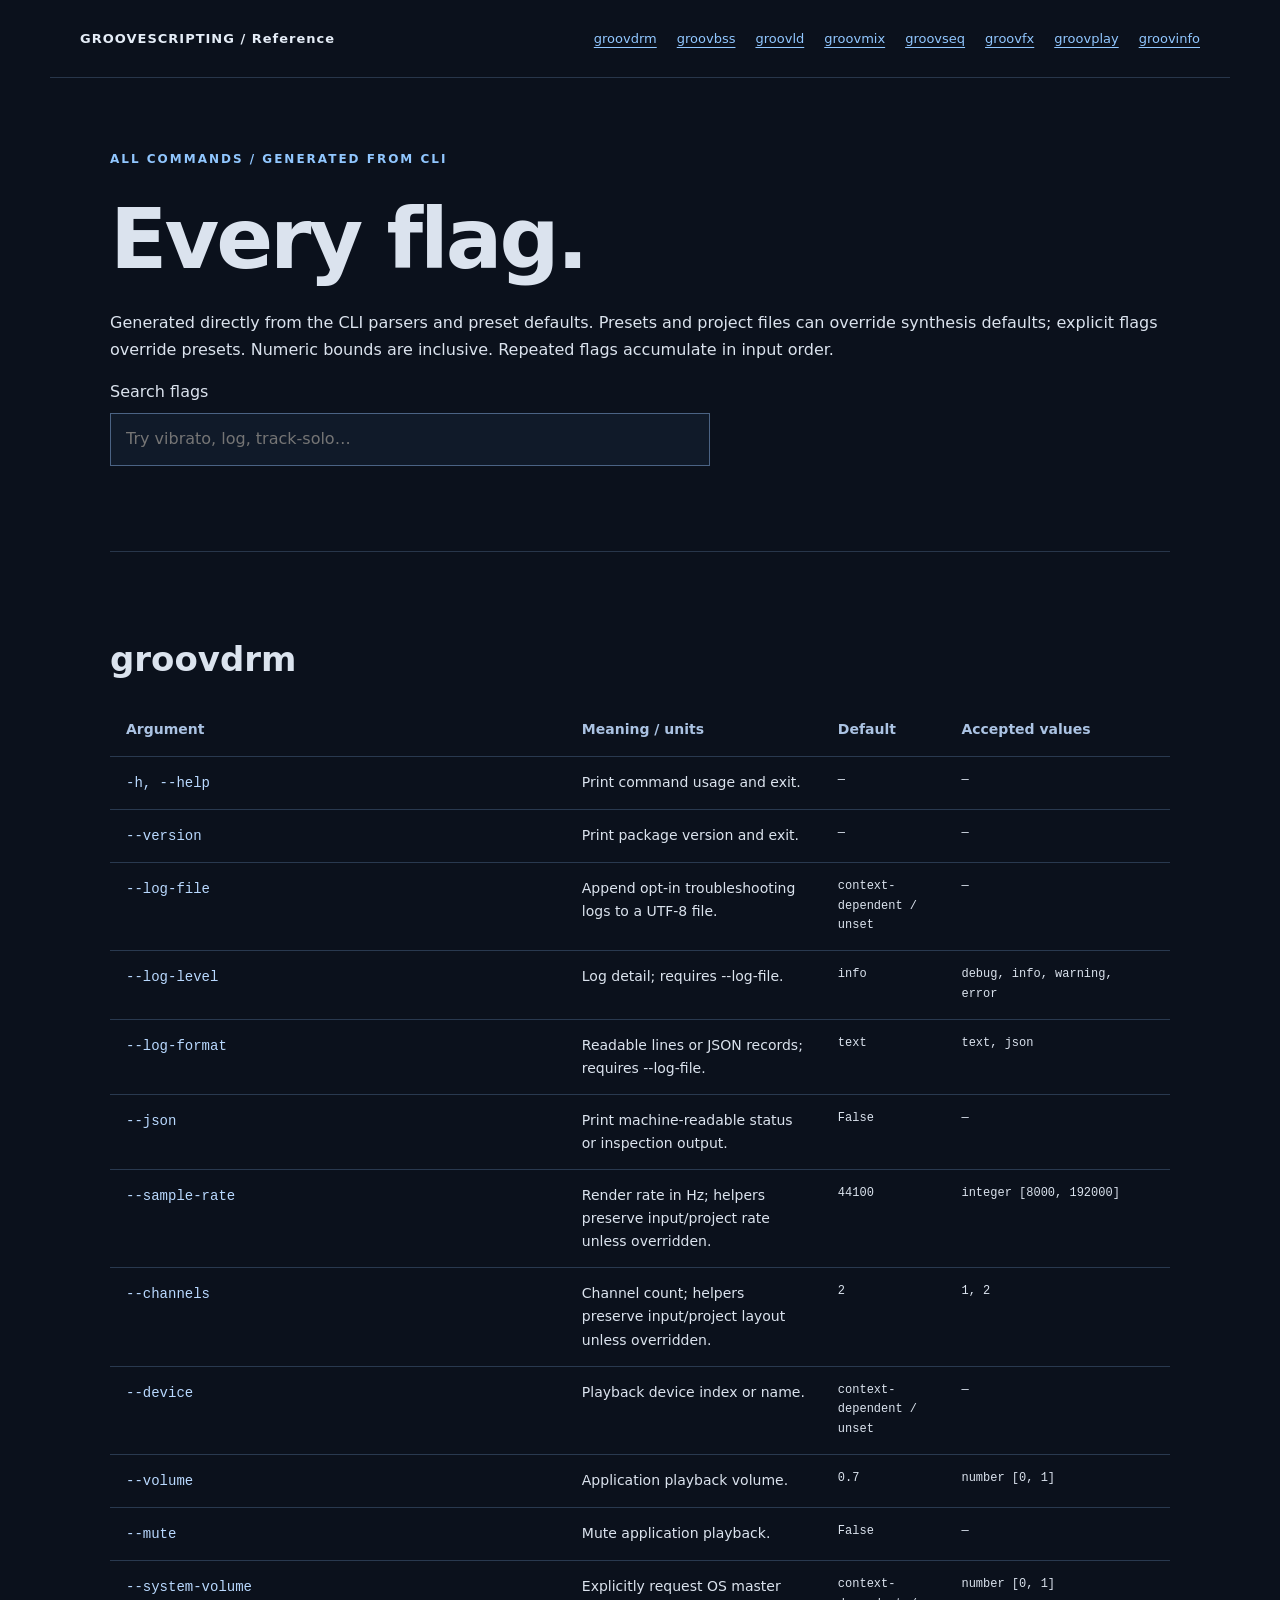
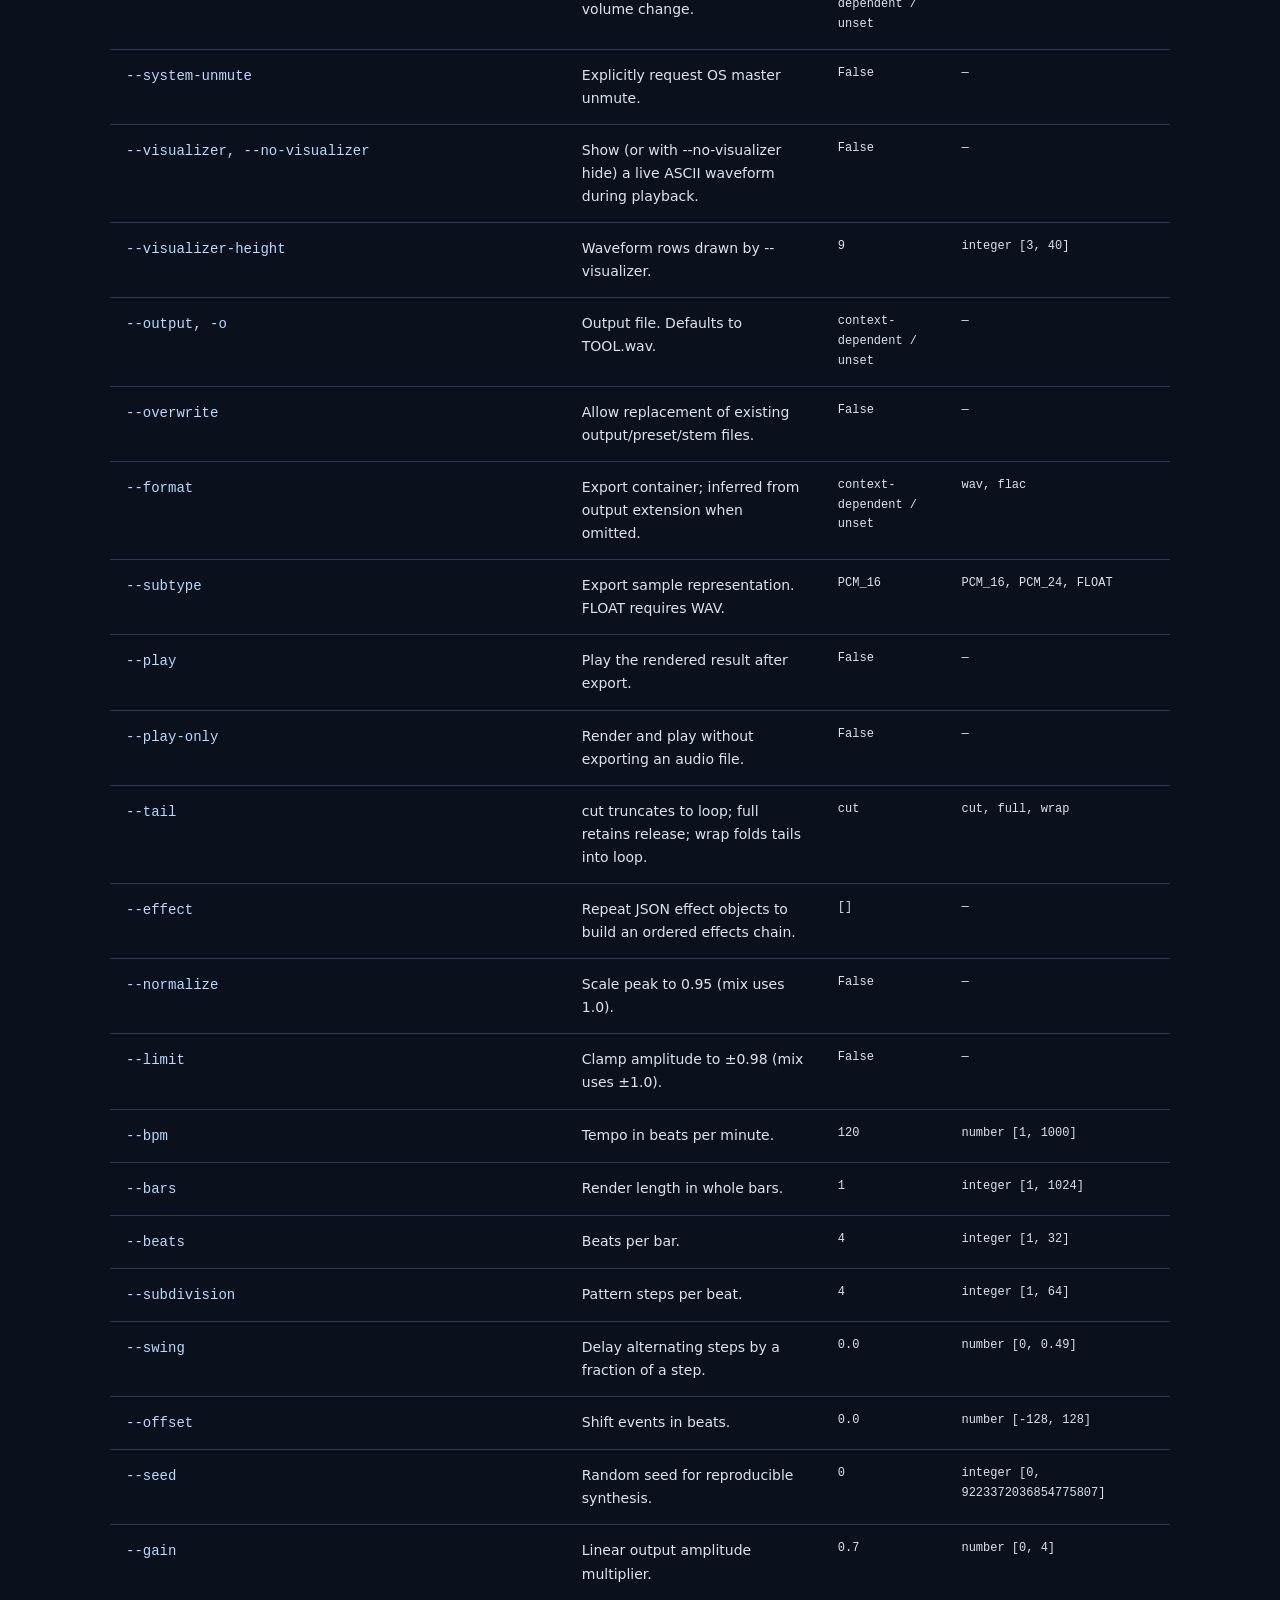
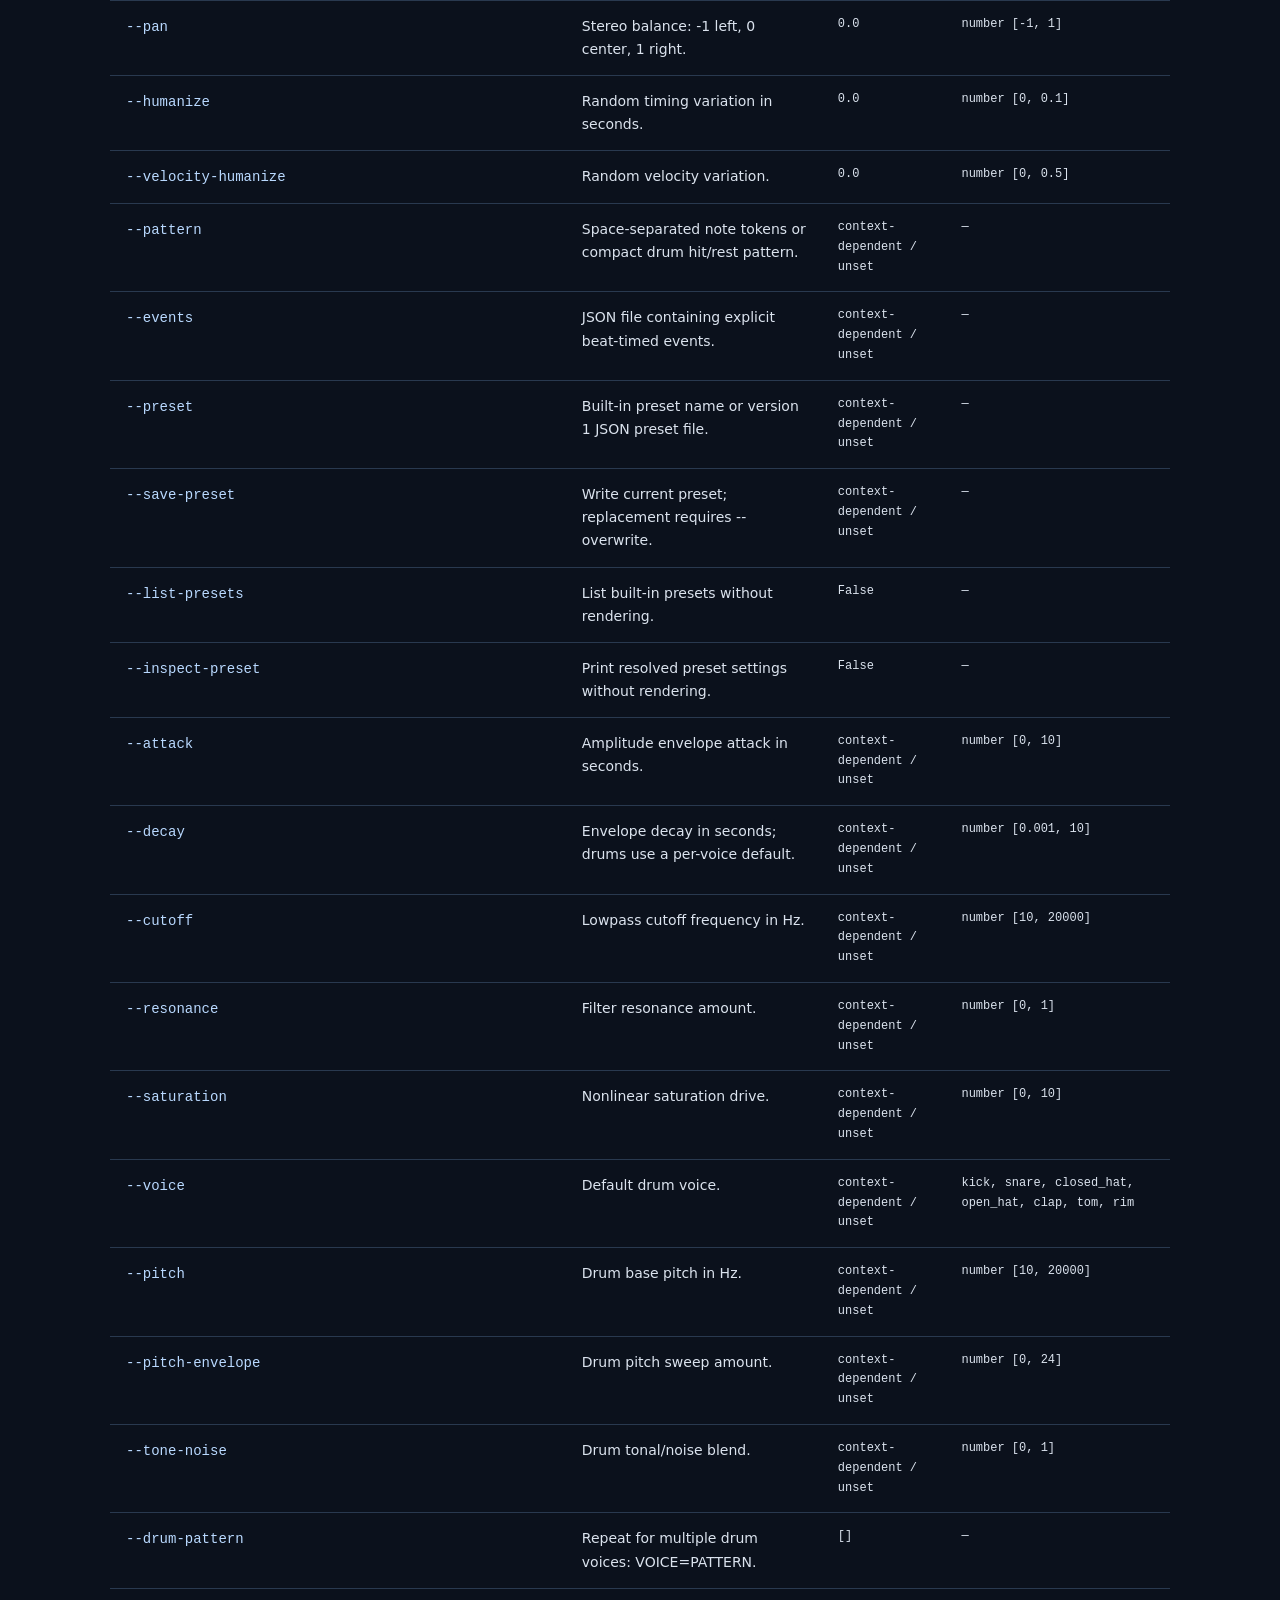
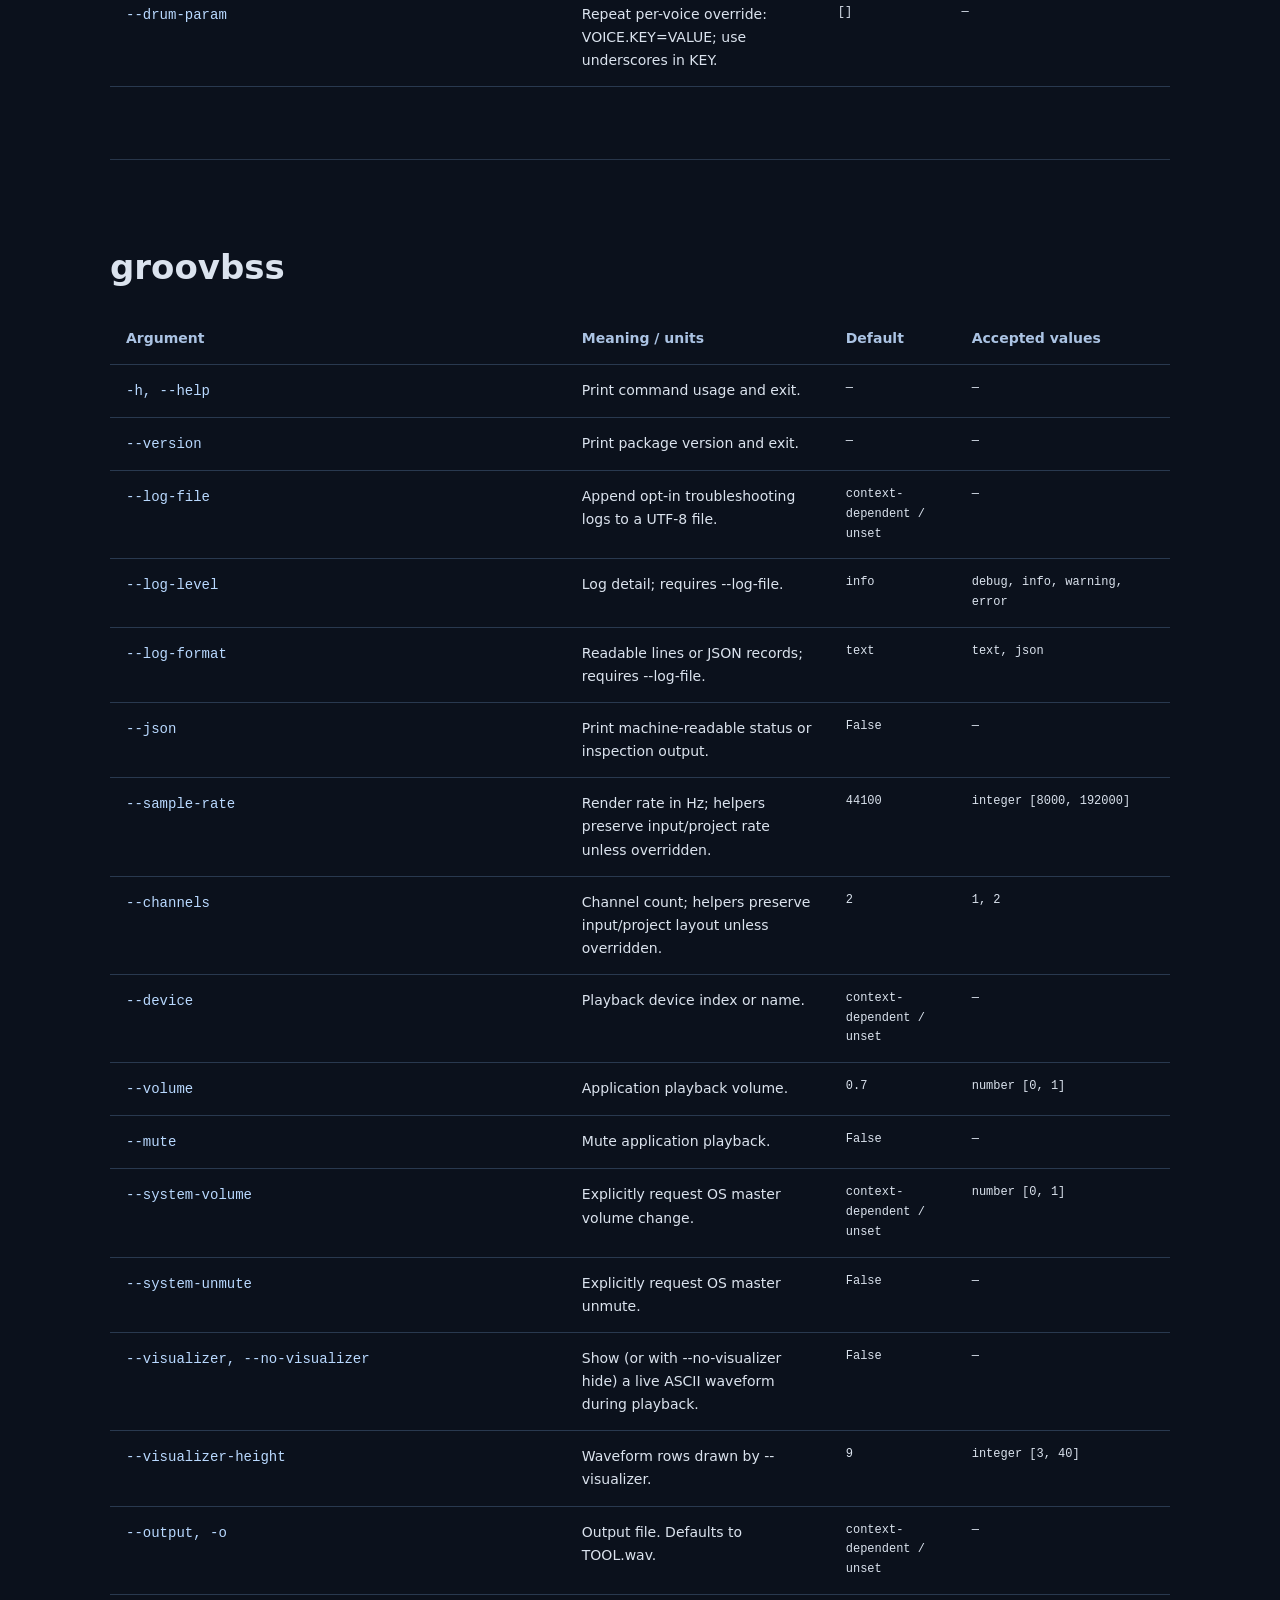
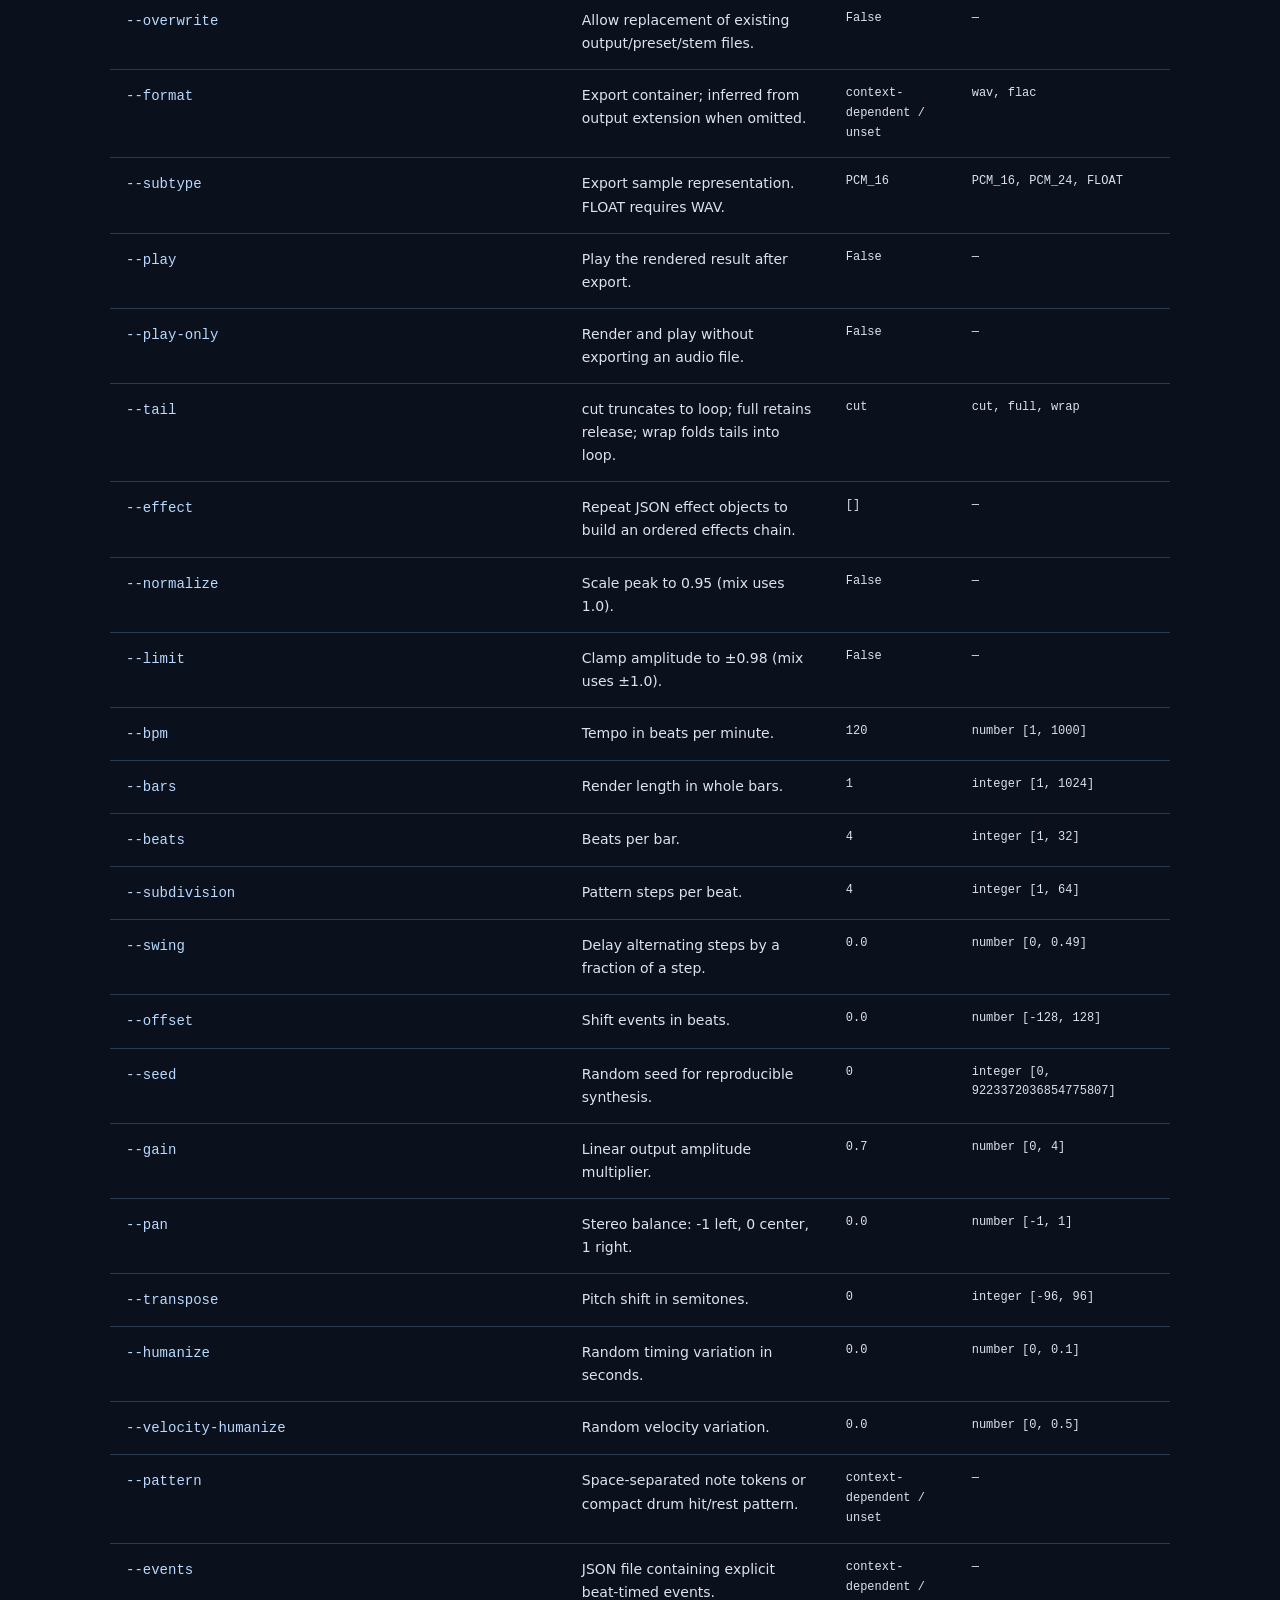
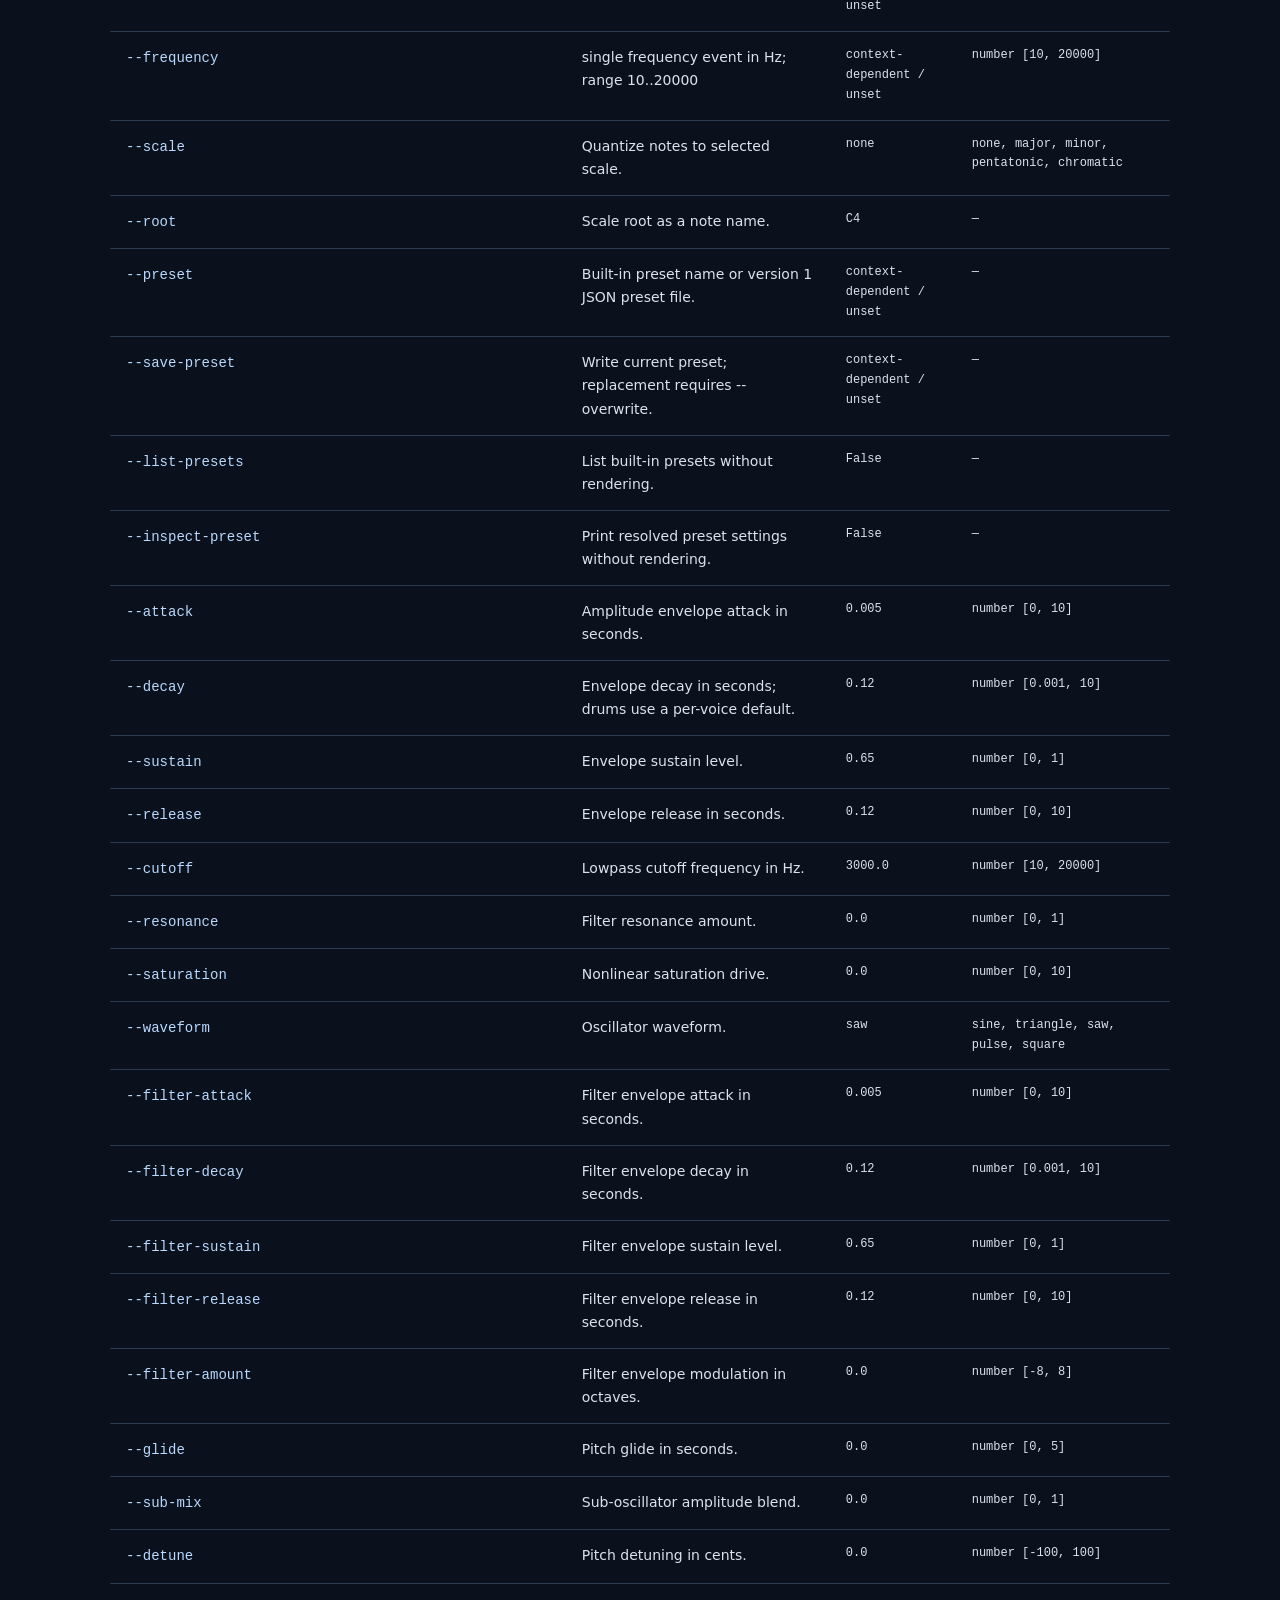
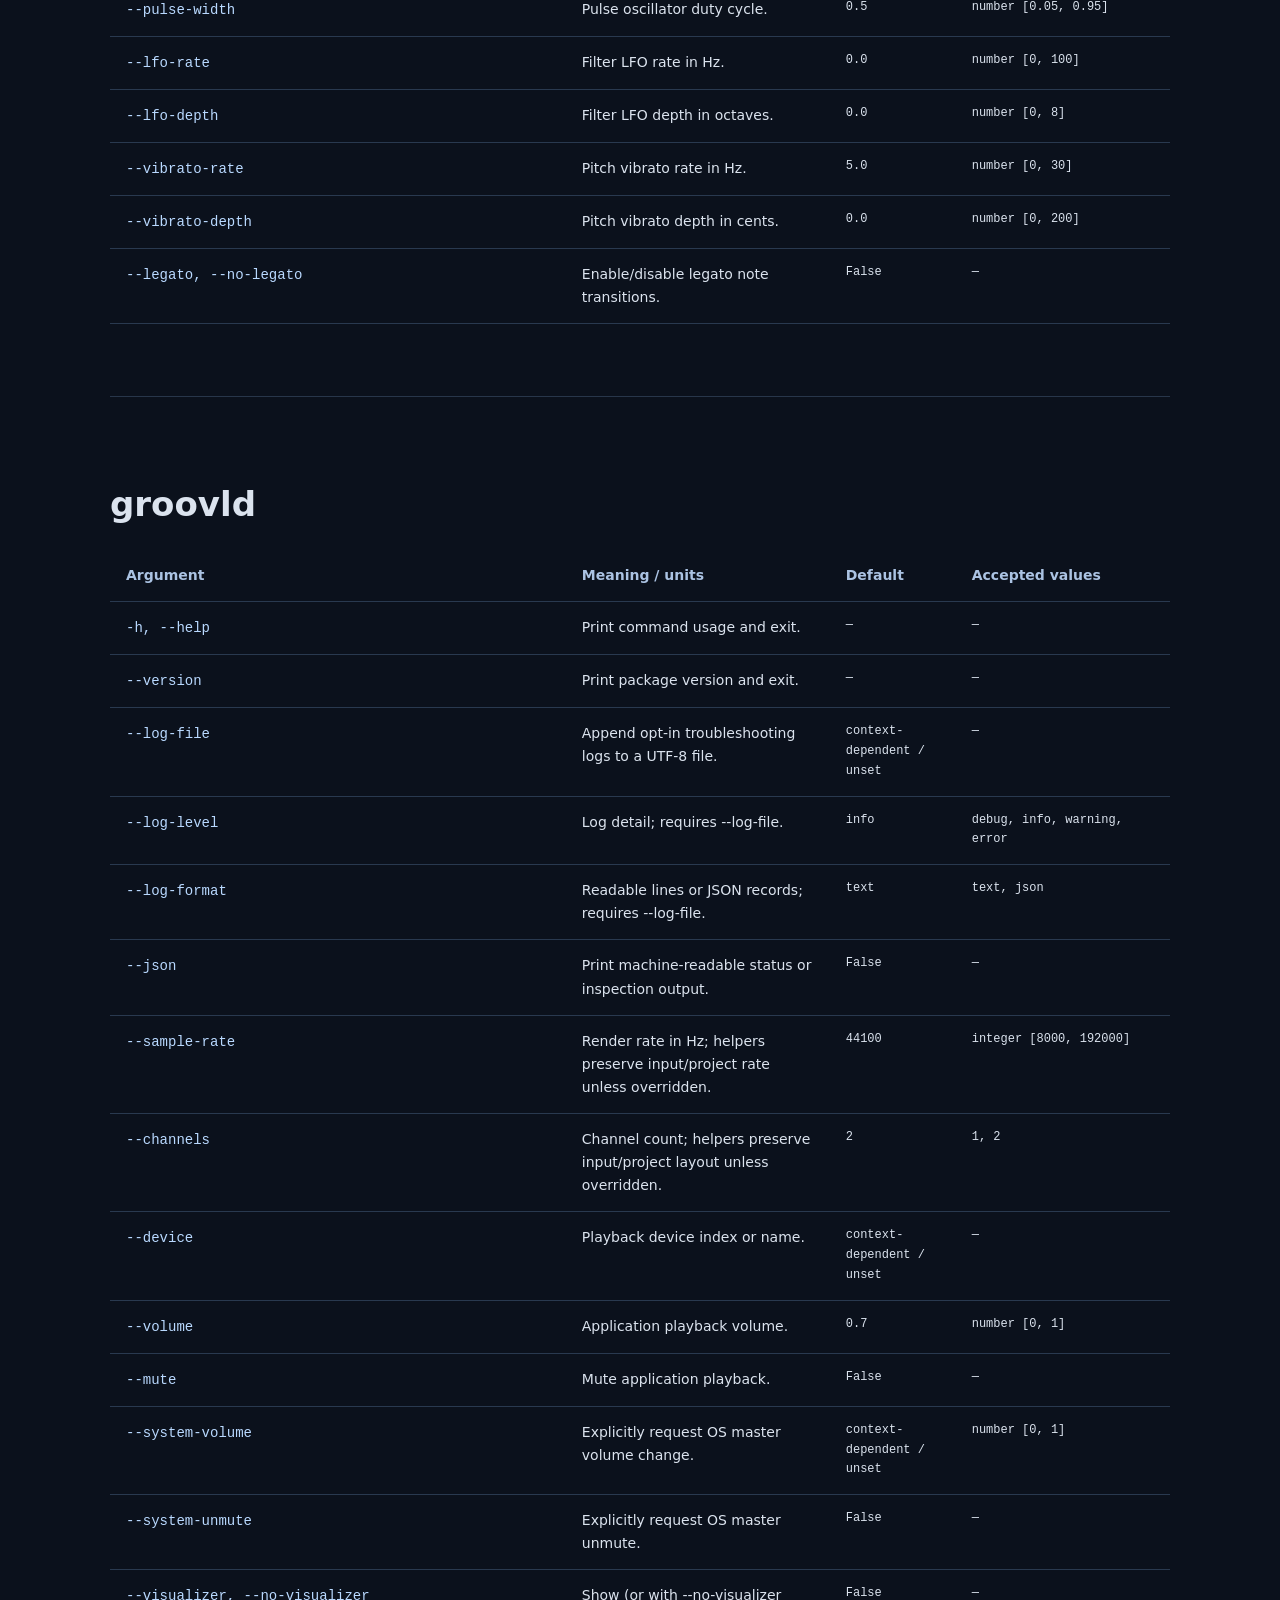
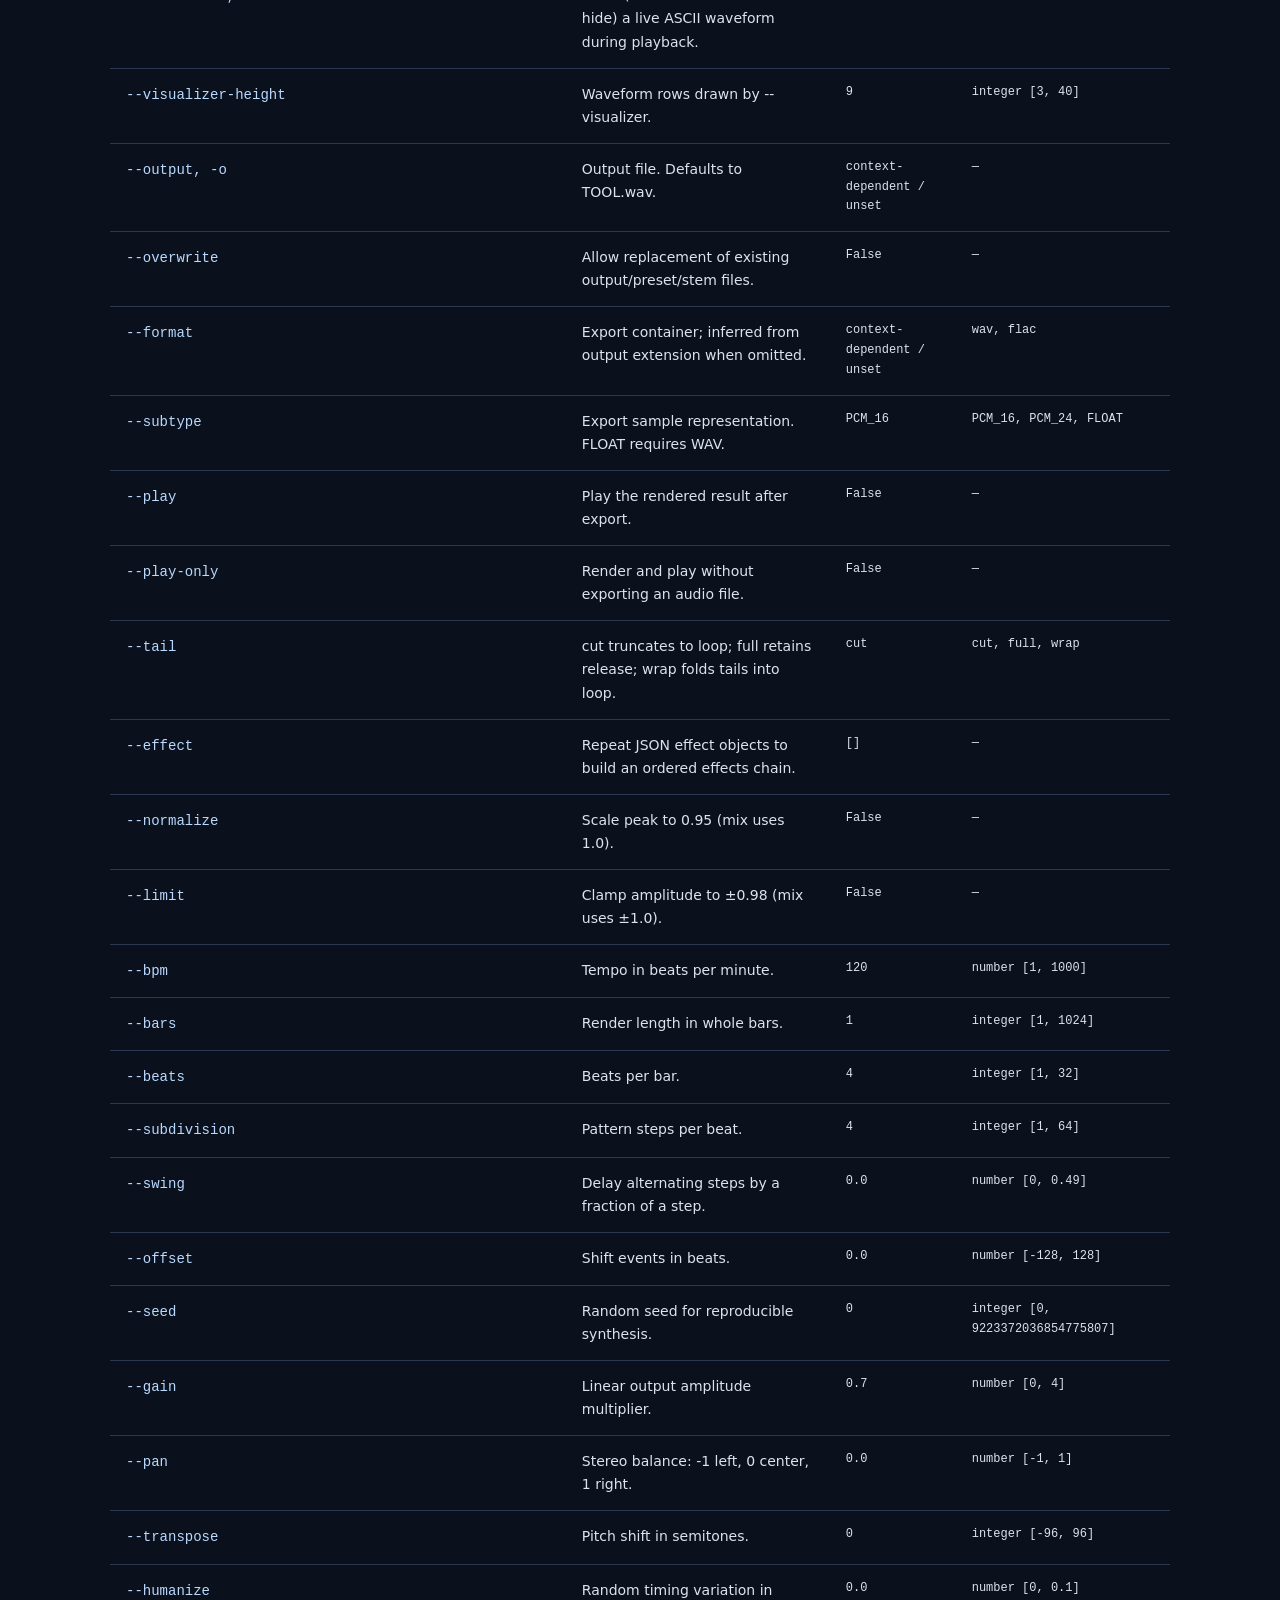
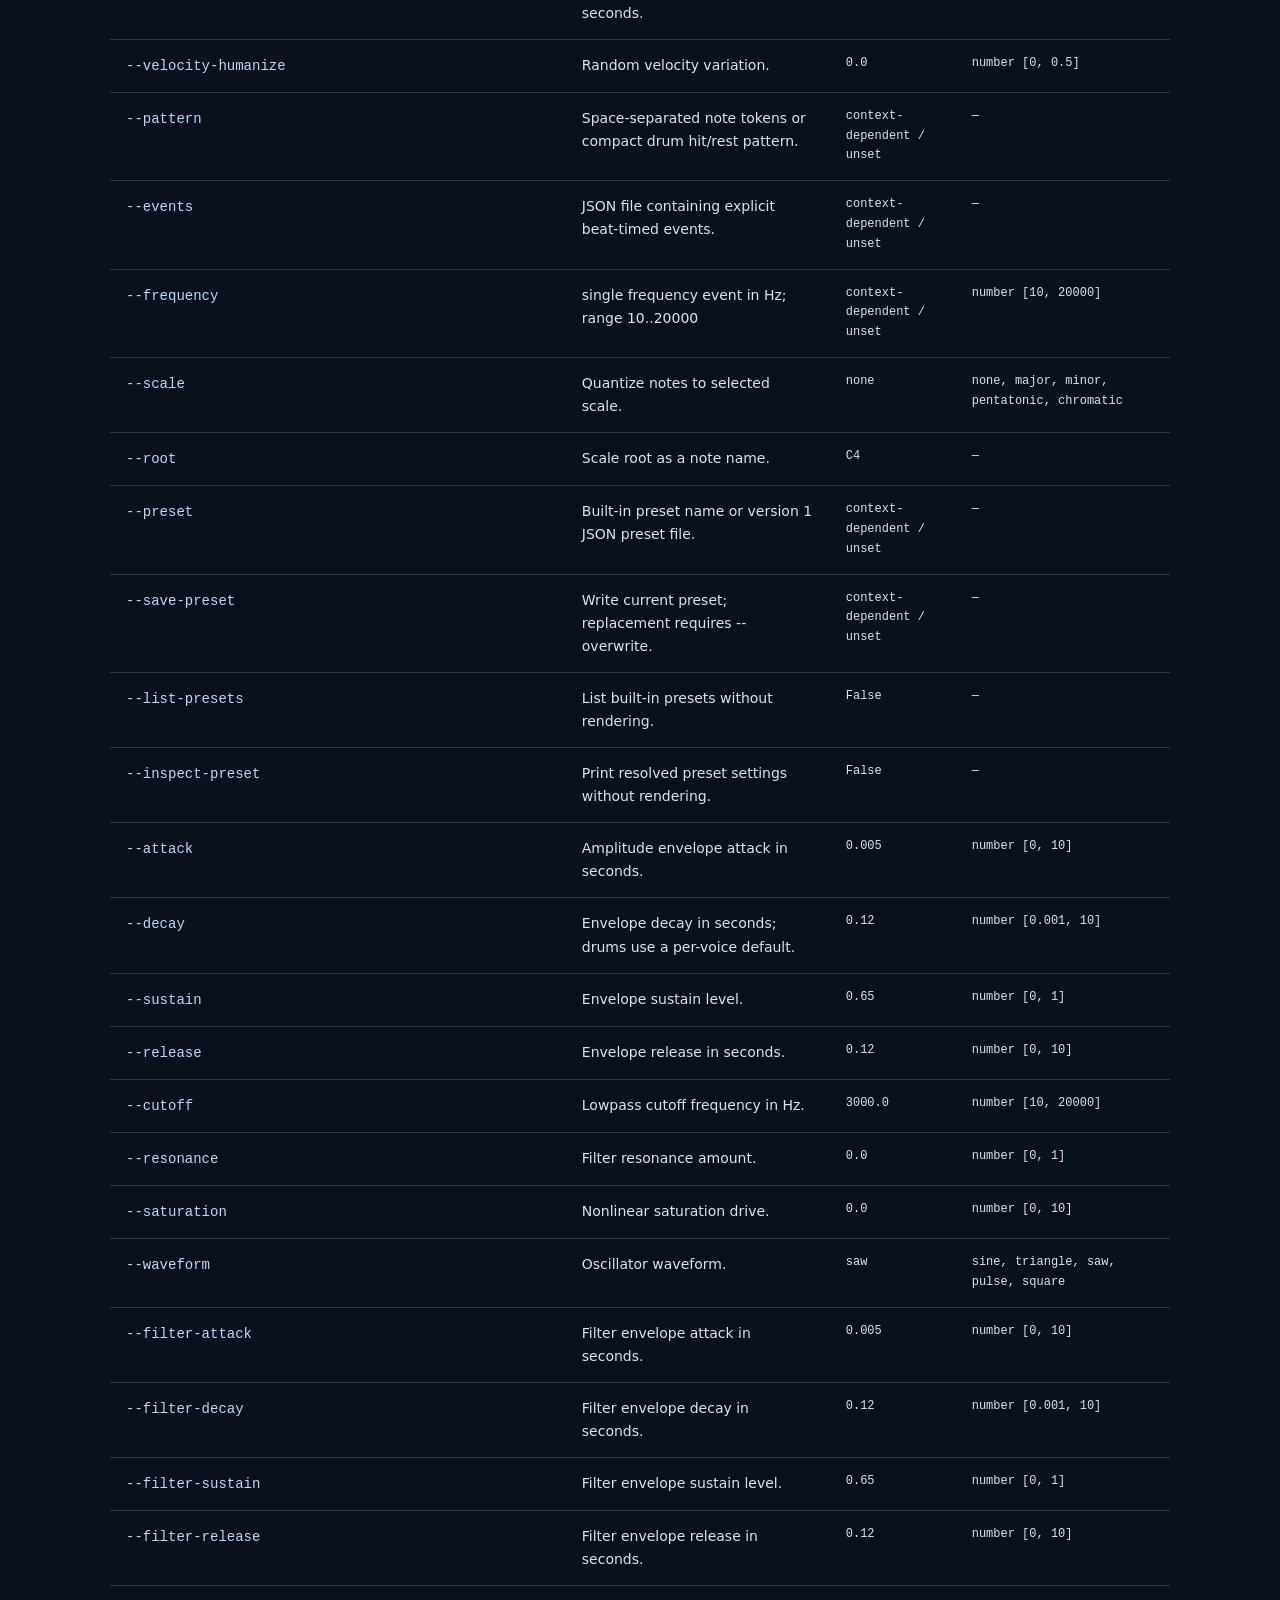
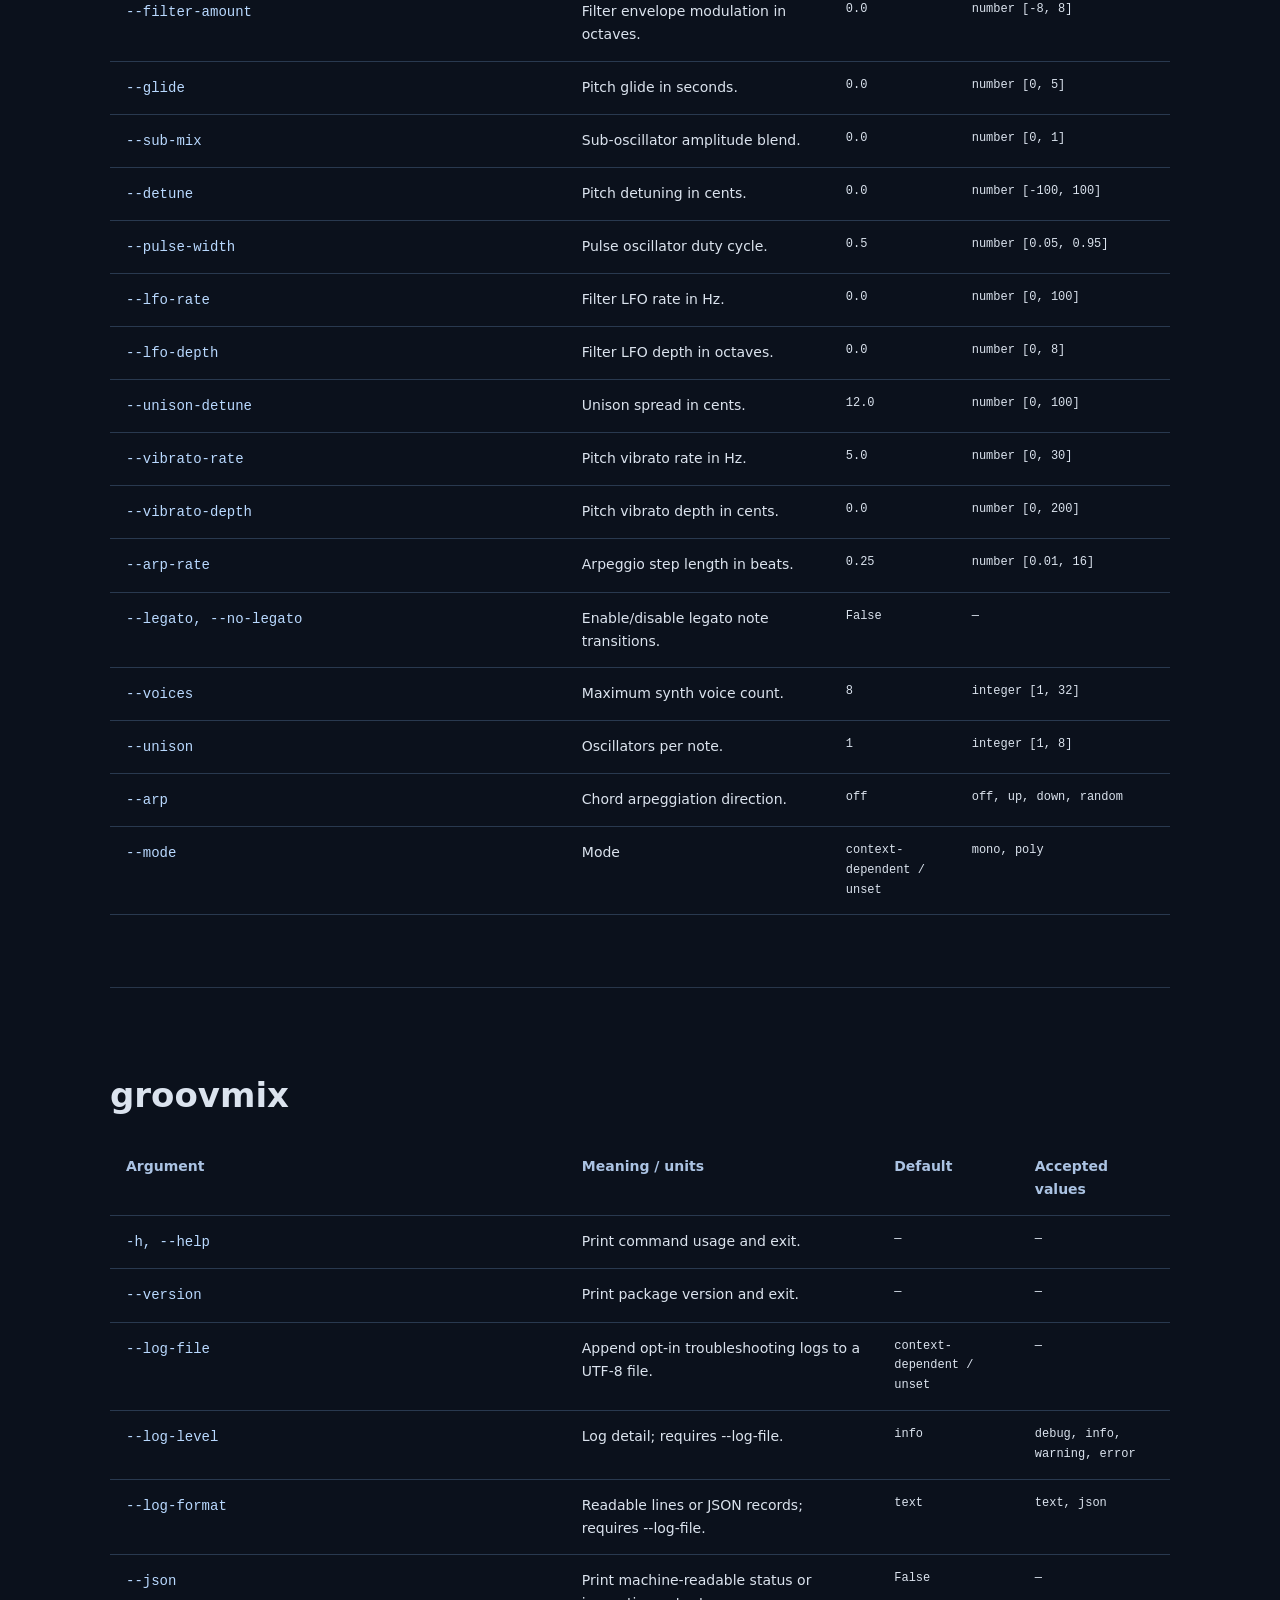
==== commit 2bde46f9: "feat: optional live ASCII waveform during playback Add --visualizer/--no-visualizer (default off) an" ====
--- a/docs/reference.html
+++ b/docs/reference.html
@@ -1 +1 @@
-<!doctype html><html lang="en"><head><meta charset="utf-8"><meta name="viewport" content="width=device-width,initial-scale=1"><title>Complete flags · GrooveScripting</title><link rel="icon" href="assets/favicon.svg"><link rel="stylesheet" href="assets/site.css"><script defer src="assets/site.js"></script></head><body><a class="skip" href="#main">Skip to content</a><header><a href="index.html" class="brand">GROOVESCRIPTING / Reference</a><nav aria-label="Commands"><a href="#groovdrm">groovdrm</a><a href="#groovbss">groovbss</a><a href="#groovld">groovld</a><a href="#groovmix">groovmix</a><a href="#groovseq">groovseq</a><a href="#groovfx">groovfx</a><a href="#groovplay">groovplay</a><a href="#groovinfo">groovinfo</a></nav></header><main id="main"><section><div class="eyebrow">ALL COMMANDS / GENERATED FROM CLI</div><h1>Every flag.</h1><p>Generated directly from the CLI parsers and preset defaults. Presets and project files can override synthesis defaults; explicit flags override presets. Numeric bounds are inclusive. Repeated flags accumulate in input order.</p><label for="search">Search flags</label><input id="search" type="search" placeholder="Try vibrato, log, track-solo…"><p id="search-status" role="status" class="muted"></p></section><section id="groovdrm"><h2>groovdrm</h2><div class="table-wrap"><table><thead><tr><th>Argument</th><th>Meaning / units</th><th>Default</th><th>Accepted values</th></tr></thead><tbody><tr data-search="groovdrm -h, --help Print command usage and exit."><td><code>-h, --help</code></td><td>Print command usage and exit.</td><td>—</td><td>—</td></tr><tr data-search="groovdrm --version Print package version and exit."><td><code>--version</code></td><td>Print package version and exit.</td><td>—</td><td>—</td></tr><tr data-search="groovdrm --log-file Append opt-in troubleshooting logs to a UTF-8 file."><td><code>--log-file</code></td><td>Append opt-in troubleshooting logs to a UTF-8 file.</td><td>context-dependent / unset</td><td>—</td></tr><tr data-search="groovdrm --log-level Log detail; requires --log-file."><td><code>--log-level</code></td><td>Log detail; requires --log-file.</td><td>info</td><td>debug, info, warning, error</td></tr><tr data-search="groovdrm --log-format Readable lines or JSON records; requires --log-file."><td><code>--log-format</code></td><td>Readable lines or JSON records; requires --log-file.</td><td>text</td><td>text, json</td></tr><tr data-search="groovdrm --json Print machine-readable status or inspection output."><td><code>--json</code></td><td>Print machine-readable status or inspection output.</td><td>False</td><td>—</td></tr><tr data-search="groovdrm --sample-rate Render rate in Hz; helpers preserve input/project rate unless overridden."><td><code>--sample-rate</code></td><td>Render rate in Hz; helpers preserve input/project rate unless overridden.</td><td>44100</td><td>integer [8000, 192000]</td></tr><tr data-search="groovdrm --channels Channel count; helpers preserve input/project layout unless overridden."><td><code>--channels</code></td><td>Channel count; helpers preserve input/project layout unless overridden.</td><td>2</td><td>1, 2</td></tr><tr data-search="groovdrm --device Playback device index or name."><td><code>--device</code></td><td>Playback device index or name.</td><td>context-dependent / unset</td><td>—</td></tr><tr data-search="groovdrm --volume Application playback volume."><td><code>--volume</code></td><td>Application playback volume.</td><td>0.7</td><td>number [0, 1]</td></tr><tr data-search="groovdrm --mute Mute application playback."><td><code>--mute</code></td><td>Mute application playback.</td><td>False</td><td>—</td></tr><tr data-search="groovdrm --system-volume Explicitly request OS master volume change."><td><code>--system-volume</code></td><td>Explicitly request OS master volume change.</td><td>context-dependent / unset</td><td>number [0, 1]</td></tr><tr data-search="groovdrm --system-unmute Explicitly request OS master unmute."><td><code>--system-unmute</code></td><td>Explicitly request OS master unmute.</td><td>False</td><td>—</td></tr><tr data-search="groovdrm --output, -o Output file. Defaults to TOOL.wav."><td><code>--output, -o</code></td><td>Output file. Defaults to TOOL.wav.</td><td>context-dependent / unset</td><td>—</td></tr><tr data-search="groovdrm --overwrite Allow replacement of existing output/preset/stem files."><td><code>--overwrite</code></td><td>Allow replacement of existing output/preset/stem files.</td><td>False</td><td>—</td></tr><tr data-search="groovdrm --format Export container; inferred from output extension when omitted."><td><code>--format</code></td><td>Export container; inferred from output extension when omitted.</td><td>context-dependent / unset</td><td>wav, flac</td></tr><tr data-search="groovdrm --subtype Export sample representation. FLOAT requires WAV."><td><code>--subtype</code></td><td>Export sample representation. FLOAT requires WAV.</td><td>PCM_16</td><td>PCM_16, PCM_24, FLOAT</td></tr><tr data-search="groovdrm --play Play the rendered result after export."><td><code>--play</code></td><td>Play the rendered result after export.</td><td>False</td><td>—</td></tr><tr data-search="groovdrm --play-only Render and play without exporting an audio file."><td><code>--play-only</code></td><td>Render and play without exporting an audio file.</td><td>False</td><td>—</td></tr><tr data-search="groovdrm --tail cut truncates to loop; full retains release; wrap folds tails into loop."><td><code>--tail</code></td><td>cut truncates to loop; full retains release; wrap folds tails into loop.</td><td>cut</td><td>cut, full, wrap</td></tr><tr data-search="groovdrm --effect Repeat JSON effect objects to build an ordered effects chain."><td><code>--effect</code></td><td>Repeat JSON effect objects to build an ordered effects chain.</td><td>[]</td><td>—</td></tr><tr data-search="groovdrm --normalize Scale peak to 0.95 (mix uses 1.0)."><td><code>--normalize</code></td><td>Scale peak to 0.95 (mix uses 1.0).</td><td>False</td><td>—</td></tr><tr data-search="groovdrm --limit Clamp amplitude to ±0.98 (mix uses ±1.0)."><td><code>--limit</code></td><td>Clamp amplitude to ±0.98 (mix uses ±1.0).</td><td>False</td><td>—</td></tr><tr data-search="groovdrm --bpm Tempo in beats per minute."><td><code>--bpm</code></td><td>Tempo in beats per minute.</td><td>120</td><td>number [1, 1000]</td></tr><tr data-search="groovdrm --bars Render length in whole bars."><td><code>--bars</code></td><td>Render length in whole bars.</td><td>1</td><td>integer [1, 1024]</td></tr><tr data-search="groovdrm --beats Beats per bar."><td><code>--beats</code></td><td>Beats per bar.</td><td>4</td><td>integer [1, 32]</td></tr><tr data-search="groovdrm --subdivision Pattern steps per beat."><td><code>--subdivision</code></td><td>Pattern steps per beat.</td><td>4</td><td>integer [1, 64]</td></tr><tr data-search="groovdrm --swing Delay alternating steps by a fraction of a step."><td><code>--swing</code></td><td>Delay alternating steps by a fraction of a step.</td><td>0.0</td><td>number [0, 0.49]</td></tr><tr data-search="groovdrm --offset Shift events in beats."><td><code>--offset</code></td><td>Shift events in beats.</td><td>0.0</td><td>number [-128, 128]</td></tr><tr data-search="groovdrm --seed Random seed for reproducible synthesis."><td><code>--seed</code></td><td>Random seed for reproducible synthesis.</td><td>0</td><td>integer [0, 9223372036854775807]</td></tr><tr data-search="groovdrm --gain Linear output amplitude multiplier."><td><code>--gain</code></td><td>Linear output amplitude multiplier.</td><td>0.7</td><td>number [0, 4]</td></tr><tr data-search="groovdrm --pan Stereo balance: -1 left, 0 center, 1 right."><td><code>--pan</code></td><td>Stereo balance: -1 left, 0 center, 1 right.</td><td>0.0</td><td>number [-1, 1]</td></tr><tr data-search="groovdrm --humanize Random timing variation in seconds."><td><code>--humanize</code></td><td>Random timing variation in seconds.</td><td>0.0</td><td>number [0, 0.1]</td></tr><tr data-search="groovdrm --velocity-humanize Random velocity variation."><td><code>--velocity-humanize</code></td><td>Random velocity variation.</td><td>0.0</td><td>number [0, 0.5]</td></tr><tr data-search="groovdrm --pattern Space-separated note tokens or compact drum hit/rest pattern."><td><code>--pattern</code></td><td>Space-separated note tokens or compact drum hit/rest pattern.</td><td>context-dependent / unset</td><td>—</td></tr><tr data-search="groovdrm --events JSON file containing explicit beat-timed events."><td><code>--events</code></td><td>JSON file containing explicit beat-timed events.</td><td>context-dependent / unset</td><td>—</td></tr><tr data-search="groovdrm --preset Built-in preset name or version 1 JSON preset file."><td><code>--preset</code></td><td>Built-in preset name or version 1 JSON preset file.</td><td>context-dependent / unset</td><td>—</td></tr><tr data-search="groovdrm --save-preset Write current preset; replacement requires --overwrite."><td><code>--save-preset</code></td><td>Write current preset; replacement requires --overwrite.</td><td>context-dependent / unset</td><td>—</td></tr><tr data-search="groovdrm --list-presets List built-in presets without rendering."><td><code>--list-presets</code></td><td>List built-in presets without rendering.</td><td>False</td><td>—</td></tr><tr data-search="groovdrm --inspect-preset Print resolved preset settings without rendering."><td><code>--inspect-preset</code></td><td>Print resolved preset settings without rendering.</td><td>False</td><td>—</td></tr><tr data-search="groovdrm --attack Amplitude envelope attack in seconds."><td><code>--attack</code></td><td>Amplitude envelope attack in seconds.</td><td>context-dependent / unset</td><td>number [0, 10]</td></tr><tr data-search="groovdrm --decay Envelope decay in seconds; drums use a per-voice default."><td><code>--decay</code></td><td>Envelope decay in seconds; drums use a per-voice default.</td><td>context-dependent / unset</td><td>number [0.001, 10]</td></tr><tr data-search="groovdrm --cutoff Lowpass cutoff frequency in Hz."><td><code>--cutoff</code></td><td>Lowpass cutoff frequency in Hz.</td><td>context-dependent / unset</td><td>number [10, 20000]</td></tr><tr data-search="groovdrm --resonance Filter resonance amount."><td><code>--resonance</code></td><td>Filter resonance amount.</td><td>context-dependent / unset</td><td>number [0, 1]</td></tr><tr data-search="groovdrm --saturation Nonlinear saturation drive."><td><code>--saturation</code></td><td>Nonlinear saturation drive.</td><td>context-dependent / unset</td><td>number [0, 10]</td></tr><tr data-search="groovdrm --voice Default drum voice."><td><code>--voice</code></td><td>Default drum voice.</td><td>context-dependent / unset</td><td>kick, snare, closed_hat, open_hat, clap, tom, rim</td></tr><tr data-search="groovdrm --pitch Drum base pitch in Hz."><td><code>--pitch</code></td><td>Drum base pitch in Hz.</td><td>context-dependent / unset</td><td>number [10, 20000]</td></tr><tr data-search="groovdrm --pitch-envelope Drum pitch sweep amount."><td><code>--pitch-envelope</code></td><td>Drum pitch sweep amount.</td><td>context-dependent / unset</td><td>number [0, 24]</td></tr><tr data-search="groovdrm --tone-noise Drum tonal/noise blend."><td><code>--tone-noise</code></td><td>Drum tonal/noise blend.</td><td>context-dependent / unset</td><td>number [0, 1]</td></tr><tr data-search="groovdrm --drum-pattern Repeat for multiple drum voices: VOICE=PATTERN."><td><code>--drum-pattern</code></td><td>Repeat for multiple drum voices: VOICE=PATTERN.</td><td>[]</td><td>—</td></tr><tr data-search="groovdrm --drum-param Repeat per-voice override: VOICE.KEY=VALUE; use underscores in KEY."><td><code>--drum-param</code></td><td>Repeat per-voice override: VOICE.KEY=VALUE; use underscores in KEY.</td><td>[]</td><td>—</td></tr></tbody></table></div></section><section id="groovbss"><h2>groovbss</h2><div class="table-wrap"><table><thead><tr><th>Argument</th><th>Meaning / units</th><th>Default</th><th>Accepted values</th></tr></thead><tbody><tr data-search="groovbss -h, --help Print command usage and exit."><td><code>-h, --help</code></td><td>Print command usage and exit.</td><td>—</td><td>—</td></tr><tr data-search="groovbss --version Print package version and exit."><td><code>--version</code></td><td>Print package version and exit.</td><td>—</td><td>—</td></tr><tr data-search="groovbss --log-file Append opt-in troubleshooting logs to a UTF-8 file."><td><code>--log-file</code></td><td>Append opt-in troubleshooting logs to a UTF-8 file.</td><td>context-dependent / unset</td><td>—</td></tr><tr data-search="groovbss --log-level Log detail; requires --log-file."><td><code>--log-level</code></td><td>Log detail; requires --log-file.</td><td>info</td><td>debug, info, warning, error</td></tr><tr data-search="groovbss --log-format Readable lines or JSON records; requires --log-file."><td><code>--log-format</code></td><td>Readable lines or JSON records; requires --log-file.</td><td>text</td><td>text, json</td></tr><tr data-search="groovbss --json Print machine-readable status or inspection output."><td><code>--json</code></td><td>Print machine-readable status or inspection output.</td><td>False</td><td>—</td></tr><tr data-search="groovbss --sample-rate Render rate in Hz; helpers preserve input/project rate unless overridden."><td><code>--sample-rate</code></td><td>Render rate in Hz; helpers preserve input/project rate unless overridden.</td><td>44100</td><td>integer [8000, 192000]</td></tr><tr data-search="groovbss --channels Channel count; helpers preserve input/project layout unless overridden."><td><code>--channels</code></td><td>Channel count; helpers preserve input/project layout unless overridden.</td><td>2</td><td>1, 2</td></tr><tr data-search="groovbss --device Playback device index or name."><td><code>--device</code></td><td>Playback device index or name.</td><td>context-dependent / unset</td><td>—</td></tr><tr data-search="groovbss --volume Application playback volume."><td><code>--volume</code></td><td>Application playback volume.</td><td>0.7</td><td>number [0, 1]</td></tr><tr data-search="groovbss --mute Mute application playback."><td><code>--mute</code></td><td>Mute application playback.</td><td>False</td><td>—</td></tr><tr data-search="groovbss --system-volume Explicitly request OS master volume change."><td><code>--system-volume</code></td><td>Explicitly request OS master volume change.</td><td>context-dependent / unset</td><td>number [0, 1]</td></tr><tr data-search="groovbss --system-unmute Explicitly request OS master unmute."><td><code>--system-unmute</code></td><td>Explicitly request OS master unmute.</td><td>False</td><td>—</td></tr><tr data-search="groovbss --output, -o Output file. Defaults to TOOL.wav."><td><code>--output, -o</code></td><td>Output file. Defaults to TOOL.wav.</td><td>context-dependent / unset</td><td>—</td></tr><tr data-search="groovbss --overwrite Allow replacement of existing output/preset/stem files."><td><code>--overwrite</code></td><td>Allow replacement of existing output/preset/stem files.</td><td>False</td><td>—</td></tr><tr data-search="groovbss --format Export container; inferred from output extension when omitted."><td><code>--format</code></td><td>Export container; inferred from output extension when omitted.</td><td>context-dependent / unset</td><td>wav, flac</td></tr><tr data-search="groovbss --subtype Export sample representation. FLOAT requires WAV."><td><code>--subtype</code></td><td>Export sample representation. FLOAT requires WAV.</td><td>PCM_16</td><td>PCM_16, PCM_24, FLOAT</td></tr><tr data-search="groovbss --play Play the rendered result after export."><td><code>--play</code></td><td>Play the rendered result after export.</td><td>False</td><td>—</td></tr><tr data-search="groovbss --play-only Render and play without exporting an audio file."><td><code>--play-only</code></td><td>Render and play without exporting an audio file.</td><td>False</td><td>—</td></tr><tr data-search="groovbss --tail cut truncates to loop; full retains release; wrap folds tails into loop."><td><code>--tail</code></td><td>cut truncates to loop; full retains release; wrap folds tails into loop.</td><td>cut</td><td>cut, full, wrap</td></tr><tr data-search="groovbss --effect Repeat JSON effect objects to build an ordered effects chain."><td><code>--effect</code></td><td>Repeat JSON effect objects to build an ordered effects chain.</td><td>[]</td><td>—</td></tr><tr data-search="groovbss --normalize Scale peak to 0.95 (mix uses 1.0)."><td><code>--normalize</code></td><td>Scale peak to 0.95 (mix uses 1.0).</td><td>False</td><td>—</td></tr><tr data-search="groovbss --limit Clamp amplitude to ±0.98 (mix uses ±1.0)."><td><code>--limit</code></td><td>Clamp amplitude to ±0.98 (mix uses ±1.0).</td><td>False</td><td>—</td></tr><tr data-search="groovbss --bpm Tempo in beats per minute."><td><code>--bpm</code></td><td>Tempo in beats per minute.</td><td>120</td><td>number [1, 1000]</td></tr><tr data-search="groovbss --bars Render length in whole bars."><td><code>--bars</code></td><td>Render length in whole bars.</td><td>1</td><td>integer [1, 1024]</td></tr><tr data-search="groovbss --beats Beats per bar."><td><code>--beats</code></td><td>Beats per bar.</td><td>4</td><td>integer [1, 32]</td></tr><tr data-search="groovbss --subdivision Pattern steps per beat."><td><code>--subdivision</code></td><td>Pattern steps per beat.</td><td>4</td><td>integer [1, 64]</td></tr><tr data-search="groovbss --swing Delay alternating steps by a fraction of a step."><td><code>--swing</code></td><td>Delay alternating steps by a fraction of a step.</td><td>0.0</td><td>number [0, 0.49]</td></tr><tr data-search="groovbss --offset Shift events in beats."><td><code>--offset</code></td><td>Shift events in beats.</td><td>0.0</td><td>number [-128, 128]</td></tr><tr data-search="groovbss --seed Random seed for reproducible synthesis."><td><code>--seed</code></td><td>Random seed for reproducible synthesis.</td><td>0</td><td>integer [0, 9223372036854775807]</td></tr><tr data-search="groovbss --gain Linear output amplitude multiplier."><td><code>--gain</code></td><td>Linear output amplitude multiplier.</td><td>0.7</td><td>number [0, 4]</td></tr><tr data-search="groovbss --pan Stereo balance: -1 left, 0 center, 1 right."><td><code>--pan</code></td><td>Stereo balance: -1 left, 0 center, 1 right.</td><td>0.0</td><td>number [-1, 1]</td></tr><tr data-search="groovbss --transpose Pitch shift in semitones."><td><code>--transpose</code></td><td>Pitch shift in semitones.</td><td>0</td><td>integer [-96, 96]</td></tr><tr data-search="groovbss --humanize Random timing variation in seconds."><td><code>--humanize</code></td><td>Random timing variation in seconds.</td><td>0.0</td><td>number [0, 0.1]</td></tr><tr data-search="groovbss --velocity-humanize Random velocity variation."><td><code>--velocity-humanize</code></td><td>Random velocity variation.</td><td>0.0</td><td>number [0, 0.5]</td></tr><tr data-search="groovbss --pattern Space-separated note tokens or compact drum hit/rest pattern."><td><code>--pattern</code></td><td>Space-separated note tokens or compact drum hit/rest pattern.</td><td>context-dependent / unset</td><td>—</td></tr><tr data-search="groovbss --events JSON file containing explicit beat-timed events."><td><code>--events</code></td><td>JSON file containing explicit beat-timed events.</td><td>context-dependent / unset</td><td>—</td></tr><tr data-search="groovbss --frequency single frequency event in Hz; range 10..20000"><td><code>--frequency</code></td><td>single frequency event in Hz; range 10..20000</td><td>context-dependent / unset</td><td>number [10, 20000]</td></tr><tr data-search="groovbss --scale Quantize notes to selected scale."><td><code>--scale</code></td><td>Quantize notes to selected scale.</td><td>none</td><td>none, major, minor, pentatonic, chromatic</td></tr><tr data-search="groovbss --root Scale root as a note name."><td><code>--root</code></td><td>Scale root as a note name.</td><td>C4</td><td>—</td></tr><tr data-search="groovbss --preset Built-in preset name or version 1 JSON preset file."><td><code>--preset</code></td><td>Built-in preset name or version 1 JSON preset file.</td><td>context-dependent / unset</td><td>—</td></tr><tr data-search="groovbss --save-preset Write current preset; replacement requires --overwrite."><td><code>--save-preset</code></td><td>Write current preset; replacement requires --overwrite.</td><td>context-dependent / unset</td><td>—</td></tr><tr data-search="groovbss --list-presets List built-in presets without rendering."><td><code>--list-presets</code></td><td>List built-in presets without rendering.</td><td>False</td><td>—</td></tr><tr data-search="groovbss --inspect-preset Print resolved preset settings without rendering."><td><code>--inspect-preset</code></td><td>Print resolved preset settings without rendering.</td><td>False</td><td>—</td></tr><tr data-search="groovbss --attack Amplitude envelope attack in seconds."><td><code>--attack</code></td><td>Amplitude envelope attack in seconds.</td><td>0.005</td><td>number [0, 10]</td></tr><tr data-search="groovbss --decay Envelope decay in seconds; drums use a per-voice default."><td><code>--decay</code></td><td>Envelope decay in seconds; drums use a per-voice default.</td><td>0.12</td><td>number [0.001, 10]</td></tr><tr data-search="groovbss --sustain Envelope sustain level."><td><code>--sustain</code></td><td>Envelope sustain level.</td><td>0.65</td><td>number [0, 1]</td></tr><tr data-search="groovbss --release Envelope release in seconds."><td><code>--release</code></td><td>Envelope release in seconds.</td><td>0.12</td><td>number [0, 10]</td></tr><tr data-search="groovbss --cutoff Lowpass cutoff frequency in Hz."><td><code>--cutoff</code></td><td>Lowpass cutoff frequency in Hz.</td><td>3000.0</td><td>number [10, 20000]</td></tr><tr data-search="groovbss --resonance Filter resonance amount."><td><code>--resonance</code></td><td>Filter resonance amount.</td><td>0.0</td><td>number [0, 1]</td></tr><tr data-search="groovbss --saturation Nonlinear saturation drive."><td><code>--saturation</code></td><td>Nonlinear saturation drive.</td><td>0.0</td><td>number [0, 10]</td></tr><tr data-search="groovbss --waveform Oscillator waveform."><td><code>--waveform</code></td><td>Oscillator waveform.</td><td>saw</td><td>sine, triangle, saw, pulse, square</td></tr><tr data-search="groovbss --filter-attack Filter envelope attack in seconds."><td><code>--filter-attack</code></td><td>Filter envelope attack in seconds.</td><td>0.005</td><td>number [0, 10]</td></tr><tr data-search="groovbss --filter-decay Filter envelope decay in seconds."><td><code>--filter-decay</code></td><td>Filter envelope decay in seconds.</td><td>0.12</td><td>number [0.001, 10]</td></tr><tr data-search="groovbss --filter-sustain Filter envelope sustain level."><td><code>--filter-sustain</code></td><td>Filter envelope sustain level.</td><td>0.65</td><td>number [0, 1]</td></tr><tr data-search="groovbss --filter-release Filter envelope release in seconds."><td><code>--filter-release</code></td><td>Filter envelope release in seconds.</td><td>0.12</td><td>number [0, 10]</td></tr><tr data-search="groovbss --filter-amount Filter envelope modulation in octaves."><td><code>--filter-amount</code></td><td>Filter envelope modulation in octaves.</td><td>0.0</td><td>number [-8, 8]</td></tr><tr data-search="groovbss --glide Pitch glide in seconds."><td><code>--glide</code></td><td>Pitch glide in seconds.</td><td>0.0</td><td>number [0, 5]</td></tr><tr data-search="groovbss --sub-mix Sub-oscillator amplitude blend."><td><code>--sub-mix</code></td><td>Sub-oscillator amplitude blend.</td><td>0.0</td><td>number [0, 1]</td></tr><tr data-search="groovbss --detune Pitch detuning in cents."><td><code>--detune</code></td><td>Pitch detuning in cents.</td><td>0.0</td><td>number [-100, 100]</td></tr><tr data-search="groovbss --pulse-width Pulse oscillator duty cycle."><td><code>--pulse-width</code></td><td>Pulse oscillator duty cycle.</td><td>0.5</td><td>number [0.05, 0.95]</td></tr><tr data-search="groovbss --lfo-rate Filter LFO rate in Hz."><td><code>--lfo-rate</code></td><td>Filter LFO rate in Hz.</td><td>0.0</td><td>number [0, 100]</td></tr><tr data-search="groovbss --lfo-depth Filter LFO depth in octaves."><td><code>--lfo-depth</code></td><td>Filter LFO depth in octaves.</td><td>0.0</td><td>number [0, 8]</td></tr><tr data-search="groovbss --vibrato-rate Pitch vibrato rate in Hz."><td><code>--vibrato-rate</code></td><td>Pitch vibrato rate in Hz.</td><td>5.0</td><td>number [0, 30]</td></tr><tr data-search="groovbss --vibrato-depth Pitch vibrato depth in cents."><td><code>--vibrato-depth</code></td><td>Pitch vibrato depth in cents.</td><td>0.0</td><td>number [0, 200]</td></tr><tr data-search="groovbss --legato, --no-legato Enable/disable legato note transitions."><td><code>--legato, --no-legato</code></td><td>Enable/disable legato note transitions.</td><td>False</td><td>—</td></tr></tbody></table></div></section><section id="groovld"><h2>groovld</h2><div class="table-wrap"><table><thead><tr><th>Argument</th><th>Meaning / units</th><th>Default</th><th>Accepted values</th></tr></thead><tbody><tr data-search="groovld -h, --help Print command usage and exit."><td><code>-h, --help</code></td><td>Print command usage and exit.</td><td>—</td><td>—</td></tr><tr data-search="groovld --version Print package version and exit."><td><code>--version</code></td><td>Print package version and exit.</td><td>—</td><td>—</td></tr><tr data-search="groovld --log-file Append opt-in troubleshooting logs to a UTF-8 file."><td><code>--log-file</code></td><td>Append opt-in troubleshooting logs to a UTF-8 file.</td><td>context-dependent / unset</td><td>—</td></tr><tr data-search="groovld --log-level Log detail; requires --log-file."><td><code>--log-level</code></td><td>Log detail; requires --log-file.</td><td>info</td><td>debug, info, warning, error</td></tr><tr data-search="groovld --log-format Readable lines or JSON records; requires --log-file."><td><code>--log-format</code></td><td>Readable lines or JSON records; requires --log-file.</td><td>text</td><td>text, json</td></tr><tr data-search="groovld --json Print machine-readable status or inspection output."><td><code>--json</code></td><td>Print machine-readable status or inspection output.</td><td>False</td><td>—</td></tr><tr data-search="groovld --sample-rate Render rate in Hz; helpers preserve input/project rate unless overridden."><td><code>--sample-rate</code></td><td>Render rate in Hz; helpers preserve input/project rate unless overridden.</td><td>44100</td><td>integer [8000, 192000]</td></tr><tr data-search="groovld --channels Channel count; helpers preserve input/project layout unless overridden."><td><code>--channels</code></td><td>Channel count; helpers preserve input/project layout unless overridden.</td><td>2</td><td>1, 2</td></tr><tr data-search="groovld --device Playback device index or name."><td><code>--device</code></td><td>Playback device index or name.</td><td>context-dependent / unset</td><td>—</td></tr><tr data-search="groovld --volume Application playback volume."><td><code>--volume</code></td><td>Application playback volume.</td><td>0.7</td><td>number [0, 1]</td></tr><tr data-search="groovld --mute Mute application playback."><td><code>--mute</code></td><td>Mute application playback.</td><td>False</td><td>—</td></tr><tr data-search="groovld --system-volume Explicitly request OS master volume change."><td><code>--system-volume</code></td><td>Explicitly request OS master volume change.</td><td>context-dependent / unset</td><td>number [0, 1]</td></tr><tr data-search="groovld --system-unmute Explicitly request OS master unmute."><td><code>--system-unmute</code></td><td>Explicitly request OS master unmute.</td><td>False</td><td>—</td></tr><tr data-search="groovld --output, -o Output file. Defaults to TOOL.wav."><td><code>--output, -o</code></td><td>Output file. Defaults to TOOL.wav.</td><td>context-dependent / unset</td><td>—</td></tr><tr data-search="groovld --overwrite Allow replacement of existing output/preset/stem files."><td><code>--overwrite</code></td><td>Allow replacement of existing output/preset/stem files.</td><td>False</td><td>—</td></tr><tr data-search="groovld --format Export container; inferred from output extension when omitted."><td><code>--format</code></td><td>Export container; inferred from output extension when omitted.</td><td>context-dependent / unset</td><td>wav, flac</td></tr><tr data-search="groovld --subtype Export sample representation. FLOAT requires WAV."><td><code>--subtype</code></td><td>Export sample representation. FLOAT requires WAV.</td><td>PCM_16</td><td>PCM_16, PCM_24, FLOAT</td></tr><tr data-search="groovld --play Play the rendered result after export."><td><code>--play</code></td><td>Play the rendered result after export.</td><td>False</td><td>—</td></tr><tr data-search="groovld --play-only Render and play without exporting an audio file."><td><code>--play-only</code></td><td>Render and play without exporting an audio file.</td><td>False</td><td>—</td></tr><tr data-search="groovld --tail cut truncates to loop; full retains release; wrap folds tails into loop."><td><code>--tail</code></td><td>cut truncates to loop; full retains release; wrap folds tails into loop.</td><td>cut</td><td>cut, full, wrap</td></tr><tr data-search="groovld --effect Repeat JSON effect objects to build an ordered effects chain."><td><code>--effect</code></td><td>Repeat JSON effect objects to build an ordered effects chain.</td><td>[]</td><td>—</td></tr><tr data-search="groovld --normalize Scale peak to 0.95 (mix uses 1.0)."><td><code>--normalize</code></td><td>Scale peak to 0.95 (mix uses 1.0).</td><td>False</td><td>—</td></tr><tr data-search="groovld --limit Clamp amplitude to ±0.98 (mix uses ±1.0)."><td><code>--limit</code></td><td>Clamp amplitude to ±0.98 (mix uses ±1.0).</td><td>False</td><td>—</td></tr><tr data-search="groovld --bpm Tempo in beats per minute."><td><code>--bpm</code></td><td>Tempo in beats per minute.</td><td>120</td><td>number [1, 1000]</td></tr><tr data-search="groovld --bars Render length in whole bars."><td><code>--bars</code></td><td>Render length in whole bars.</td><td>1</td><td>integer [1, 1024]</td></tr><tr data-search="groovld --beats Beats per bar."><td><code>--beats</code></td><td>Beats per bar.</td><td>4</td><td>integer [1, 32]</td></tr><tr data-search="groovld --subdivision Pattern steps per beat."><td><code>--subdivision</code></td><td>Pattern steps per beat.</td><td>4</td><td>integer [1, 64]</td></tr><tr data-search="groovld --swing Delay alternating steps by a fraction of a step."><td><code>--swing</code></td><td>Delay alternating steps by a fraction of a step.</td><td>0.0</td><td>number [0, 0.49]</td></tr><tr data-search="groovld --offset Shift events in beats."><td><code>--offset</code></td><td>Shift events in beats.</td><td>0.0</td><td>number [-128, 128]</td></tr><tr data-search="groovld --seed Random seed for reproducible synthesis."><td><code>--seed</code></td><td>Random seed for reproducible synthesis.</td><td>0</td><td>integer [0, 9223372036854775807]</td></tr><tr data-search="groovld --gain Linear output amplitude multiplier."><td><code>--gain</code></td><td>Linear output amplitude multiplier.</td><td>0.7</td><td>number [0, 4]</td></tr><tr data-search="groovld --pan Stereo balance: -1 left, 0 center, 1 right."><td><code>--pan</code></td><td>Stereo balance: -1 left, 0 center, 1 right.</td><td>0.0</td><td>number [-1, 1]</td></tr><tr data-search="groovld --transpose Pitch shift in semitones."><td><code>--transpose</code></td><td>Pitch shift in semitones.</td><td>0</td><td>integer [-96, 96]</td></tr><tr data-search="groovld --humanize Random timing variation in seconds."><td><code>--humanize</code></td><td>Random timing variation in seconds.</td><td>0.0</td><td>number [0, 0.1]</td></tr><tr data-search="groovld --velocity-humanize Random velocity variation."><td><code>--velocity-humanize</code></td><td>Random velocity variation.</td><td>0.0</td><td>number [0, 0.5]</td></tr><tr data-search="groovld --pattern Space-separated note tokens or compact drum hit/rest pattern."><td><code>--pattern</code></td><td>Space-separated note tokens or compact drum hit/rest pattern.</td><td>context-dependent / unset</td><td>—</td></tr><tr data-search="groovld --events JSON file containing explicit beat-timed events."><td><code>--events</code></td><td>JSON file containing explicit beat-timed events.</td><td>context-dependent / unset</td><td>—</td></tr><tr data-search="groovld --frequency single frequency event in Hz; range 10..20000"><td><code>--frequency</code></td><td>single frequency event in Hz; range 10..20000</td><td>context-dependent / unset</td><td>number [10, 20000]</td></tr><tr data-search="groovld --scale Quantize notes to selected scale."><td><code>--scale</code></td><td>Quantize notes to selected scale.</td><td>none</td><td>none, major, minor, pentatonic, chromatic</td></tr><tr data-search="groovld --root Scale root as a note name."><td><code>--root</code></td><td>Scale root as a note name.</td><td>C4</td><td>—</td></tr><tr data-search="groovld --preset Built-in preset name or version 1 JSON preset file."><td><code>--preset</code></td><td>Built-in preset name or version 1 JSON preset file.</td><td>context-dependent / unset</td><td>—</td></tr><tr data-search="groovld --save-preset Write current preset; replacement requires --overwrite."><td><code>--save-preset</code></td><td>Write current preset; replacement requires --overwrite.</td><td>context-dependent / unset</td><td>—</td></tr><tr data-search="groovld --list-presets List built-in presets without rendering."><td><code>--list-presets</code></td><td>List built-in presets without rendering.</td><td>False</td><td>—</td></tr><tr data-search="groovld --inspect-preset Print resolved preset settings without rendering."><td><code>--inspect-preset</code></td><td>Print resolved preset settings without rendering.</td><td>False</td><td>—</td></tr><tr data-search="groovld --attack Amplitude envelope attack in seconds."><td><code>--attack</code></td><td>Amplitude envelope attack in seconds.</td><td>0.005</td><td>number [0, 10]</td></tr><tr data-search="groovld --decay Envelope decay in seconds; drums use a per-voice default."><td><code>--decay</code></td><td>Envelope decay in seconds; drums use a per-voice default.</td><td>0.12</td><td>number [0.001, 10]</td></tr><tr data-search="groovld --sustain Envelope sustain level."><td><code>--sustain</code></td><td>Envelope sustain level.</td><td>0.65</td><td>number [0, 1]</td></tr><tr data-search="groovld --release Envelope release in seconds."><td><code>--release</code></td><td>Envelope release in seconds.</td><td>0.12</td><td>number [0, 10]</td></tr><tr data-search="groovld --cutoff Lowpass cutoff frequency in Hz."><td><code>--cutoff</code></td><td>Lowpass cutoff frequency in Hz.</td><td>3000.0</td><td>number [10, 20000]</td></tr><tr data-search="groovld --resonance Filter resonance amount."><td><code>--resonance</code></td><td>Filter resonance amount.</td><td>0.0</td><td>number [0, 1]</td></tr><tr data-search="groovld --saturation Nonlinear saturation drive."><td><code>--saturation</code></td><td>Nonlinear saturation drive.</td><td>0.0</td><td>number [0, 10]</td></tr><tr data-search="groovld --waveform Oscillator waveform."><td><code>--waveform</code></td><td>Oscillator waveform.</td><td>saw</td><td>sine, triangle, saw, pulse, square</td></tr><tr data-search="groovld --filter-attack Filter envelope attack in seconds."><td><code>--filter-attack</code></td><td>Filter envelope attack in seconds.</td><td>0.005</td><td>number [0, 10]</td></tr><tr data-search="groovld --filter-decay Filter envelope decay in seconds."><td><code>--filter-decay</code></td><td>Filter envelope decay in seconds.</td><td>0.12</td><td>number [0.001, 10]</td></tr><tr data-search="groovld --filter-sustain Filter envelope sustain level."><td><code>--filter-sustain</code></td><td>Filter envelope sustain level.</td><td>0.65</td><td>number [0, 1]</td></tr><tr data-search="groovld --filter-release Filter envelope release in seconds."><td><code>--filter-release</code></td><td>Filter envelope release in seconds.</td><td>0.12</td><td>number [0, 10]</td></tr><tr data-search="groovld --filter-amount Filter envelope modulation in octaves."><td><code>--filter-amount</code></td><td>Filter envelope modulation in octaves.</td><td>0.0</td><td>number [-8, 8]</td></tr><tr data-search="groovld --glide Pitch glide in seconds."><td><code>--glide</code></td><td>Pitch glide in seconds.</td><td>0.0</td><td>number [0, 5]</td></tr><tr data-search="groovld --sub-mix Sub-oscillator amplitude blend."><td><code>--sub-mix</code></td><td>Sub-oscillator amplitude blend.</td><td>0.0</td><td>number [0, 1]</td></tr><tr data-search="groovld --detune Pitch detuning in cents."><td><code>--detune</code></td><td>Pitch detuning in cents.</td><td>0.0</td><td>number [-100, 100]</td></tr><tr data-search="groovld --pulse-width Pulse oscillator duty cycle."><td><code>--pulse-width</code></td><td>Pulse oscillator duty cycle.</td><td>0.5</td><td>number [0.05, 0.95]</td></tr><tr data-search="groovld --lfo-rate Filter LFO rate in Hz."><td><code>--lfo-rate</code></td><td>Filter LFO rate in Hz.</td><td>0.0</td><td>number [0, 100]</td></tr><tr data-search="groovld --lfo-depth Filter LFO depth in octaves."><td><code>--lfo-depth</code></td><td>Filter LFO depth in octaves.</td><td>0.0</td><td>number [0, 8]</td></tr><tr data-search="groovld --unison-detune Unison spread in cents."><td><code>--unison-detune</code></td><td>Unison spread in cents.</td><td>12.0</td><td>number [0, 100]</td></tr><tr data-search="groovld --vibrato-rate Pitch vibrato rate in Hz."><td><code>--vibrato-rate</code></td><td>Pitch vibrato rate in Hz.</td><td>5.0</td><td>number [0, 30]</td></tr><tr data-search="groovld --vibrato-depth Pitch vibrato depth in cents."><td><code>--vibrato-depth</code></td><td>Pitch vibrato depth in cents.</td><td>0.0</td><td>number [0, 200]</td></tr><tr data-search="groovld --arp-rate Arpeggio step length in beats."><td><code>--arp-rate</code></td><td>Arpeggio step length in beats.</td><td>0.25</td><td>number [0.01, 16]</td></tr><tr data-search="groovld --legato, --no-legato Enable/disable legato note transitions."><td><code>--legato, --no-legato</code></td><td>Enable/disable legato note transitions.</td><td>False</td><td>—</td></tr><tr data-search="groovld --voices Maximum synth voice count."><td><code>--voices</code></td><td>Maximum synth voice count.</td><td>8</td><td>integer [1, 32]</td></tr><tr data-search="groovld --unison Oscillators per note."><td><code>--unison</code></td><td>Oscillators per note.</td><td>1</td><td>integer [1, 8]</td></tr><tr data-search="groovld --arp Chord arpeggiation direction."><td><code>--arp</code></td><td>Chord arpeggiation direction.</td><td>off</td><td>off, up, down, random</td></tr><tr data-search="groovld --mode Mode"><td><code>--mode</code></td><td>Mode</td><td>context-dependent / unset</td><td>mono, poly</td></tr></tbody></table></div></section><section id="groovmix"><h2>groovmix</h2><div class="table-wrap"><table><thead><tr><th>Argument</th><th>Meaning / units</th><th>Default</th><th>Accepted values</th></tr></thead><tbody><tr data-search="groovmix -h, --help Print command usage and exit."><td><code>-h, --help</code></td><td>Print command usage and exit.</td><td>—</td><td>—</td></tr><tr data-search="groovmix --version Print package version and exit."><td><code>--version</code></td><td>Print package version and exit.</td><td>—</td><td>—</td></tr><tr data-search="groovmix --log-file Append opt-in troubleshooting logs to a UTF-8 file."><td><code>--log-file</code></td><td>Append opt-in troubleshooting logs to a UTF-8 file.</td><td>context-dependent / unset</td><td>—</td></tr><tr data-search="groovmix --log-level Log detail; requires --log-file."><td><code>--log-level</code></td><td>Log detail; requires --log-file.</td><td>info</td><td>debug, info, warning, error</td></tr><tr data-search="groovmix --log-format Readable lines or JSON records; requires --log-file."><td><code>--log-format</code></td><td>Readable lines or JSON records; requires --log-file.</td><td>text</td><td>text, json</td></tr><tr data-search="groovmix --json Print machine-readable status or inspection output."><td><code>--json</code></td><td>Print machine-readable status or inspection output.</td><td>False</td><td>—</td></tr><tr data-search="groovmix --sample-rate Mix output sample rate in Hz."><td><code>--sample-rate</code></td><td>Mix output sample rate in Hz.</td><td>44100</td><td>integer [8000, 192000]</td></tr><tr data-search="groovmix --channels Mix output channel count."><td><code>--channels</code></td><td>Mix output channel count.</td><td>2</td><td>1, 2</td></tr><tr data-search="groovmix --device Playback device index or name."><td><code>--device</code></td><td>Playback device index or name.</td><td>context-dependent / unset</td><td>—</td></tr><tr data-search="groovmix --volume Application playback volume."><td><code>--volume</code></td><td>Application playback volume.</td><td>0.7</td><td>number [0, 1]</td></tr><tr data-search="groovmix --mute Mute application playback."><td><code>--mute</code></td><td>Mute application playback.</td><td>False</td><td>—</td></tr><tr data-search="groovmix --system-volume Explicitly request OS master volume change."><td><code>--system-volume</code></td><td>Explicitly request OS master volume change.</td><td>context-dependent / unset</td><td>number [0, 1]</td></tr><tr data-search="groovmix --system-unmute Explicitly request OS master unmute."><td><code>--system-unmute</code></td><td>Explicitly request OS master unmute.</td><td>False</td><td>—</td></tr><tr data-search="groovmix --output, -o Output file. Defaults to TOOL.wav."><td><code>--output, -o</code></td><td>Output file. Defaults to TOOL.wav.</td><td>context-dependent / unset</td><td>—</td></tr><tr data-search="groovmix --overwrite Allow replacement of existing output/preset/stem files."><td><code>--overwrite</code></td><td>Allow replacement of existing output/preset/stem files.</td><td>False</td><td>—</td></tr><tr data-search="groovmix --format Export container; inferred from output extension when omitted."><td><code>--format</code></td><td>Export container; inferred from output extension when omitted.</td><td>context-dependent / unset</td><td>wav, flac</td></tr><tr data-search="groovmix --subtype Export sample representation. FLOAT requires WAV."><td><code>--subtype</code></td><td>Export sample representation. FLOAT requires WAV.</td><td>PCM_16</td><td>PCM_16, PCM_24, FLOAT</td></tr><tr data-search="groovmix --play Play the rendered result after export."><td><code>--play</code></td><td>Play the rendered result after export.</td><td>False</td><td>—</td></tr><tr data-search="groovmix --play-only Render and play without exporting an audio file."><td><code>--play-only</code></td><td>Render and play without exporting an audio file.</td><td>False</td><td>—</td></tr><tr data-search="groovmix --tail cut truncates to loop; full retains release; wrap folds tails into loop."><td><code>--tail</code></td><td>cut truncates to loop; full retains release; wrap folds tails into loop.</td><td>cut</td><td>cut, full, wrap</td></tr><tr data-search="groovmix --effect Repeat JSON effect objects to build an ordered effects chain."><td><code>--effect</code></td><td>Repeat JSON effect objects to build an ordered effects chain.</td><td>[]</td><td>—</td></tr><tr data-search="groovmix --normalize Scale peak to 0.95 (mix uses 1.0)."><td><code>--normalize</code></td><td>Scale peak to 0.95 (mix uses 1.0).</td><td>False</td><td>—</td></tr><tr data-search="groovmix --limit Clamp amplitude to ±0.98 (mix uses ±1.0)."><td><code>--limit</code></td><td>Clamp amplitude to ±0.98 (mix uses ±1.0).</td><td>False</td><td>—</td></tr><tr data-search="groovmix INPUTS Input audio files, in track order."><td><code>INPUTS</code></td><td>Input audio files, in track order.</td><td>context-dependent / unset</td><td>—</td></tr><tr data-search="groovmix --track-gain Repeat in input order; omitted tracks use gain 1."><td><code>--track-gain</code></td><td>Repeat in input order; omitted tracks use gain 1.</td><td>[]</td><td>—</td></tr><tr data-search="groovmix --track-pan Repeat in input order; omitted tracks use center pan."><td><code>--track-pan</code></td><td>Repeat in input order; omitted tracks use center pan.</td><td>[]</td><td>—</td></tr><tr data-search="groovmix --track-offset Repeat offsets in seconds in input order."><td><code>--track-offset</code></td><td>Repeat offsets in seconds in input order.</td><td>[]</td><td>—</td></tr><tr data-search="groovmix --trim Repeat durations in seconds in input order."><td><code>--trim</code></td><td>Repeat durations in seconds in input order.</td><td>[]</td><td>—</td></tr><tr data-search="groovmix --stems Directory for individual track WAV files."><td><code>--stems</code></td><td>Directory for individual track WAV files.</td><td>context-dependent / unset</td><td>—</td></tr><tr data-search="groovmix --track-mute Repeat 1-based input track indexes to mute."><td><code>--track-mute</code></td><td>Repeat 1-based input track indexes to mute.</td><td>[]</td><td>integer [1, 10000]</td></tr><tr data-search="groovmix --track-solo Repeat 1-based input track indexes to solo."><td><code>--track-solo</code></td><td>Repeat 1-based input track indexes to solo.</td><td>[]</td><td>integer [1, 10000]</td></tr></tbody></table></div></section><section id="groovseq"><h2>groovseq</h2><div class="table-wrap"><table><thead><tr><th>Argument</th><th>Meaning / units</th><th>Default</th><th>Accepted values</th></tr></thead><tbody><tr data-search="groovseq -h, --help Print command usage and exit."><td><code>-h, --help</code></td><td>Print command usage and exit.</td><td>—</td><td>—</td></tr><tr data-search="groovseq --version Print package version and exit."><td><code>--version</code></td><td>Print package version and exit.</td><td>—</td><td>—</td></tr><tr data-search="groovseq --log-file Append opt-in troubleshooting logs to a UTF-8 file."><td><code>--log-file</code></td><td>Append opt-in troubleshooting logs to a UTF-8 file.</td><td>context-dependent / unset</td><td>—</td></tr><tr data-search="groovseq --log-level Log detail; requires --log-file."><td><code>--log-level</code></td><td>Log detail; requires --log-file.</td><td>info</td><td>debug, info, warning, error</td></tr><tr data-search="groovseq --log-format Readable lines or JSON records; requires --log-file."><td><code>--log-format</code></td><td>Readable lines or JSON records; requires --log-file.</td><td>text</td><td>text, json</td></tr><tr data-search="groovseq --json Print machine-readable status or inspection output."><td><code>--json</code></td><td>Print machine-readable status or inspection output.</td><td>False</td><td>—</td></tr><tr data-search="groovseq --sample-rate Render rate in Hz; helpers preserve input/project rate unless overridden."><td><code>--sample-rate</code></td><td>Render rate in Hz; helpers preserve input/project rate unless overridden.</td><td>context-dependent / unset</td><td>integer [8000, 192000]</td></tr><tr data-search="groovseq --channels Channel count; helpers preserve input/project layout unless overridden."><td><code>--channels</code></td><td>Channel count; helpers preserve input/project layout unless overridden.</td><td>context-dependent / unset</td><td>1, 2</td></tr><tr data-search="groovseq --device Playback device index or name."><td><code>--device</code></td><td>Playback device index or name.</td><td>context-dependent / unset</td><td>—</td></tr><tr data-search="groovseq --volume Application playback volume."><td><code>--volume</code></td><td>Application playback volume.</td><td>0.7</td><td>number [0, 1]</td></tr><tr data-search="groovseq --mute Mute application playback."><td><code>--mute</code></td><td>Mute application playback.</td><td>False</td><td>—</td></tr><tr data-search="groovseq --system-volume Explicitly request OS master volume change."><td><code>--system-volume</code></td><td>Explicitly request OS master volume change.</td><td>context-dependent / unset</td><td>number [0, 1]</td></tr><tr data-search="groovseq --system-unmute Explicitly request OS master unmute."><td><code>--system-unmute</code></td><td>Explicitly request OS master unmute.</td><td>False</td><td>—</td></tr><tr data-search="groovseq --output, -o Output file. Defaults to TOOL.wav."><td><code>--output, -o</code></td><td>Output file. Defaults to TOOL.wav.</td><td>context-dependent / unset</td><td>—</td></tr><tr data-search="groovseq --overwrite Allow replacement of existing output/preset/stem files."><td><code>--overwrite</code></td><td>Allow replacement of existing output/preset/stem files.</td><td>False</td><td>—</td></tr><tr data-search="groovseq --format Export container; inferred from output extension when omitted."><td><code>--format</code></td><td>Export container; inferred from output extension when omitted.</td><td>context-dependent / unset</td><td>wav, flac</td></tr><tr data-search="groovseq --subtype Export sample representation. FLOAT requires WAV."><td><code>--subtype</code></td><td>Export sample representation. FLOAT requires WAV.</td><td>PCM_16</td><td>PCM_16, PCM_24, FLOAT</td></tr><tr data-search="groovseq --play Play the rendered result after export."><td><code>--play</code></td><td>Play the rendered result after export.</td><td>False</td><td>—</td></tr><tr data-search="groovseq --play-only Render and play without exporting an audio file."><td><code>--play-only</code></td><td>Render and play without exporting an audio file.</td><td>False</td><td>—</td></tr><tr data-search="groovseq --tail cut truncates to loop; full retains release; wrap folds tails into loop."><td><code>--tail</code></td><td>cut truncates to loop; full retains release; wrap folds tails into loop.</td><td>cut</td><td>cut, full, wrap</td></tr><tr data-search="groovseq --effect Repeat JSON effect objects to build an ordered effects chain."><td><code>--effect</code></td><td>Repeat JSON effect objects to build an ordered effects chain.</td><td>[]</td><td>—</td></tr><tr data-search="groovseq --normalize Scale peak to 0.95 (mix uses 1.0)."><td><code>--normalize</code></td><td>Scale peak to 0.95 (mix uses 1.0).</td><td>False</td><td>—</td></tr><tr data-search="groovseq --limit Clamp amplitude to ±0.98 (mix uses ±1.0)."><td><code>--limit</code></td><td>Clamp amplitude to ±0.98 (mix uses ±1.0).</td><td>False</td><td>—</td></tr><tr data-search="groovseq PROJECT Version 1 JSON project path."><td><code>PROJECT</code></td><td>Version 1 JSON project path.</td><td>context-dependent / unset</td><td>—</td></tr><tr data-search="groovseq --bpm Tempo in beats per minute."><td><code>--bpm</code></td><td>Tempo in beats per minute.</td><td>context-dependent / unset</td><td>number [1, 1000]</td></tr><tr data-search="groovseq --bars Render length in whole bars."><td><code>--bars</code></td><td>Render length in whole bars.</td><td>context-dependent / unset</td><td>integer [1, 1024]</td></tr><tr data-search="groovseq --beats Beats per bar."><td><code>--beats</code></td><td>Beats per bar.</td><td>context-dependent / unset</td><td>integer [1, 32]</td></tr><tr data-search="groovseq --subdivision Pattern steps per beat."><td><code>--subdivision</code></td><td>Pattern steps per beat.</td><td>context-dependent / unset</td><td>integer [1, 64]</td></tr><tr data-search="groovseq --swing Delay alternating steps by a fraction of a step."><td><code>--swing</code></td><td>Delay alternating steps by a fraction of a step.</td><td>context-dependent / unset</td><td>number [0, 0.49]</td></tr><tr data-search="groovseq --seed Random seed for reproducible synthesis."><td><code>--seed</code></td><td>Random seed for reproducible synthesis.</td><td>context-dependent / unset</td><td>integer [0, 9223372036854775807]</td></tr><tr data-search="groovseq --humanize Random timing variation in seconds."><td><code>--humanize</code></td><td>Random timing variation in seconds.</td><td>context-dependent / unset</td><td>number [0, 0.1]</td></tr><tr data-search="groovseq --velocity-humanize Random velocity variation."><td><code>--velocity-humanize</code></td><td>Random velocity variation.</td><td>context-dependent / unset</td><td>number [0, 0.5]</td></tr><tr data-search="groovseq --stems Directory for individual track WAV files."><td><code>--stems</code></td><td>Directory for individual track WAV files.</td><td>context-dependent / unset</td><td>—</td></tr></tbody></table></div></section><section id="groovfx"><h2>groovfx</h2><div class="table-wrap"><table><thead><tr><th>Argument</th><th>Meaning / units</th><th>Default</th><th>Accepted values</th></tr></thead><tbody><tr data-search="groovfx -h, --help Print command usage and exit."><td><code>-h, --help</code></td><td>Print command usage and exit.</td><td>—</td><td>—</td></tr><tr data-search="groovfx --version Print package version and exit."><td><code>--version</code></td><td>Print package version and exit.</td><td>—</td><td>—</td></tr><tr data-search="groovfx --log-file Append opt-in troubleshooting logs to a UTF-8 file."><td><code>--log-file</code></td><td>Append opt-in troubleshooting logs to a UTF-8 file.</td><td>context-dependent / unset</td><td>—</td></tr><tr data-search="groovfx --log-level Log detail; requires --log-file."><td><code>--log-level</code></td><td>Log detail; requires --log-file.</td><td>info</td><td>debug, info, warning, error</td></tr><tr data-search="groovfx --log-format Readable lines or JSON records; requires --log-file."><td><code>--log-format</code></td><td>Readable lines or JSON records; requires --log-file.</td><td>text</td><td>text, json</td></tr><tr data-search="groovfx --json Print machine-readable status or inspection output."><td><code>--json</code></td><td>Print machine-readable status or inspection output.</td><td>False</td><td>—</td></tr><tr data-search="groovfx --sample-rate Render rate in Hz; helpers preserve input/project rate unless overridden."><td><code>--sample-rate</code></td><td>Render rate in Hz; helpers preserve input/project rate unless overridden.</td><td>context-dependent / unset</td><td>integer [8000, 192000]</td></tr><tr data-search="groovfx --channels Channel count; helpers preserve input/project layout unless overridden."><td><code>--channels</code></td><td>Channel count; helpers preserve input/project layout unless overridden.</td><td>context-dependent / unset</td><td>1, 2</td></tr><tr data-search="groovfx --device Playback device index or name."><td><code>--device</code></td><td>Playback device index or name.</td><td>context-dependent / unset</td><td>—</td></tr><tr data-search="groovfx --volume Application playback volume."><td><code>--volume</code></td><td>Application playback volume.</td><td>0.7</td><td>number [0, 1]</td></tr><tr data-search="groovfx --mute Mute application playback."><td><code>--mute</code></td><td>Mute application playback.</td><td>False</td><td>—</td></tr><tr data-search="groovfx --system-volume Explicitly request OS master volume change."><td><code>--system-volume</code></td><td>Explicitly request OS master volume change.</td><td>context-dependent / unset</td><td>number [0, 1]</td></tr><tr data-search="groovfx --system-unmute Explicitly request OS master unmute."><td><code>--system-unmute</code></td><td>Explicitly request OS master unmute.</td><td>False</td><td>—</td></tr><tr data-search="groovfx --output, -o Output file. Defaults to TOOL.wav."><td><code>--output, -o</code></td><td>Output file. Defaults to TOOL.wav.</td><td>context-dependent / unset</td><td>—</td></tr><tr data-search="groovfx --overwrite Allow replacement of existing output/preset/stem files."><td><code>--overwrite</code></td><td>Allow replacement of existing output/preset/stem files.</td><td>False</td><td>—</td></tr><tr data-search="groovfx --format Export container; inferred from output extension when omitted."><td><code>--format</code></td><td>Export container; inferred from output extension when omitted.</td><td>context-dependent / unset</td><td>wav, flac</td></tr><tr data-search="groovfx --subtype Export sample representation. FLOAT requires WAV."><td><code>--subtype</code></td><td>Export sample representation. FLOAT requires WAV.</td><td>PCM_16</td><td>PCM_16, PCM_24, FLOAT</td></tr><tr data-search="groovfx --play Play the rendered result after export."><td><code>--play</code></td><td>Play the rendered result after export.</td><td>False</td><td>—</td></tr><tr data-search="groovfx --play-only Render and play without exporting an audio file."><td><code>--play-only</code></td><td>Render and play without exporting an audio file.</td><td>False</td><td>—</td></tr><tr data-search="groovfx --tail cut truncates to loop; full retains release; wrap folds tails into loop."><td><code>--tail</code></td><td>cut truncates to loop; full retains release; wrap folds tails into loop.</td><td>cut</td><td>cut, full, wrap</td></tr><tr data-search="groovfx --effect Repeat JSON effect objects to build an ordered effects chain."><td><code>--effect</code></td><td>Repeat JSON effect objects to build an ordered effects chain.</td><td>[]</td><td>—</td></tr><tr data-search="groovfx --normalize Scale peak to 0.95 (mix uses 1.0)."><td><code>--normalize</code></td><td>Scale peak to 0.95 (mix uses 1.0).</td><td>False</td><td>—</td></tr><tr data-search="groovfx --limit Clamp amplitude to ±0.98 (mix uses ±1.0)."><td><code>--limit</code></td><td>Clamp amplitude to ±0.98 (mix uses ±1.0).</td><td>False</td><td>—</td></tr><tr data-search="groovfx INPUT Input audio file (or project/preset JSON for groovinfo)."><td><code>INPUT</code></td><td>Input audio file (or project/preset JSON for groovinfo).</td><td>context-dependent / unset</td><td>—</td></tr><tr data-search="groovfx --preset Version 1 effect-chain JSON preset file."><td><code>--preset</code></td><td>Version 1 effect-chain JSON preset file.</td><td>context-dependent / unset</td><td>—</td></tr><tr data-search="groovfx --save-preset Write current preset; replacement requires --overwrite."><td><code>--save-preset</code></td><td>Write current preset; replacement requires --overwrite.</td><td>context-dependent / unset</td><td>—</td></tr></tbody></table></div></section><section id="groovplay"><h2>groovplay</h2><div class="table-wrap"><table><thead><tr><th>Argument</th><th>Meaning / units</th><th>Default</th><th>Accepted values</th></tr></thead><tbody><tr data-search="groovplay -h, --help Print command usage and exit."><td><code>-h, --help</code></td><td>Print command usage and exit.</td><td>—</td><td>—</td></tr><tr data-search="groovplay --version Print package version and exit."><td><code>--version</code></td><td>Print package version and exit.</td><td>—</td><td>—</td></tr><tr data-search="groovplay --log-file Append opt-in troubleshooting logs to a UTF-8 file."><td><code>--log-file</code></td><td>Append opt-in troubleshooting logs to a UTF-8 file.</td><td>context-dependent / unset</td><td>—</td></tr><tr data-search="groovplay --log-level Log detail; requires --log-file."><td><code>--log-level</code></td><td>Log detail; requires --log-file.</td><td>info</td><td>debug, info, warning, error</td></tr><tr data-search="groovplay --log-format Readable lines or JSON records; requires --log-file."><td><code>--log-format</code></td><td>Readable lines or JSON records; requires --log-file.</td><td>text</td><td>text, json</td></tr><tr data-search="groovplay --json Print machine-readable status or inspection output."><td><code>--json</code></td><td>Print machine-readable status or inspection output.</td><td>False</td><td>—</td></tr><tr data-search="groovplay --sample-rate Render rate in Hz; helpers preserve input/project rate unless overridden."><td><code>--sample-rate</code></td><td>Render rate in Hz; helpers preserve input/project rate unless overridden.</td><td>context-dependent / unset</td><td>integer [8000, 192000]</td></tr><tr data-search="groovplay --channels Channel count; helpers preserve input/project layout unless overridden."><td><code>--channels</code></td><td>Channel count; helpers preserve input/project layout unless overridden.</td><td>context-dependent / unset</td><td>1, 2</td></tr><tr data-search="groovplay --device Playback device index or name."><td><code>--device</code></td><td>Playback device index or name.</td><td>context-dependent / unset</td><td>—</td></tr><tr data-search="groovplay --volume Application playback volume."><td><code>--volume</code></td><td>Application playback volume.</td><td>0.7</td><td>number [0, 1]</td></tr><tr data-search="groovplay --mute Mute application playback."><td><code>--mute</code></td><td>Mute application playback.</td><td>False</td><td>—</td></tr><tr data-search="groovplay --system-volume Explicitly request OS master volume change."><td><code>--system-volume</code></td><td>Explicitly request OS master volume change.</td><td>context-dependent / unset</td><td>number [0, 1]</td></tr><tr data-search="groovplay --system-unmute Explicitly request OS master unmute."><td><code>--system-unmute</code></td><td>Explicitly request OS master unmute.</td><td>False</td><td>—</td></tr><tr data-search="groovplay INPUT Input audio file (or project/preset JSON for groovinfo)."><td><code>INPUT</code></td><td>Input audio file (or project/preset JSON for groovinfo).</td><td>context-dependent / unset</td><td>—</td></tr><tr data-search="groovplay --devices List available playback devices."><td><code>--devices</code></td><td>List available playback devices.</td><td>False</td><td>—</td></tr><tr data-search="groovplay --diagnose Report playback backend availability."><td><code>--diagnose</code></td><td>Report playback backend availability.</td><td>False</td><td>—</td></tr><tr data-search="groovplay --test-tone Play an internally generated test tone."><td><code>--test-tone</code></td><td>Play an internally generated test tone.</td><td>False</td><td>—</td></tr><tr data-search="groovplay --repeat Playback repetition count."><td><code>--repeat</code></td><td>Playback repetition count.</td><td>1</td><td>integer [1, 1000]</td></tr></tbody></table></div></section><section id="groovinfo"><h2>groovinfo</h2><div class="table-wrap"><table><thead><tr><th>Argument</th><th>Meaning / units</th><th>Default</th><th>Accepted values</th></tr></thead><tbody><tr data-search="groovinfo -h, --help Print command usage and exit."><td><code>-h, --help</code></td><td>Print command usage and exit.</td><td>—</td><td>—</td></tr><tr data-search="groovinfo --version Print package version and exit."><td><code>--version</code></td><td>Print package version and exit.</td><td>—</td><td>—</td></tr><tr data-search="groovinfo --log-file Append opt-in troubleshooting logs to a UTF-8 file."><td><code>--log-file</code></td><td>Append opt-in troubleshooting logs to a UTF-8 file.</td><td>context-dependent / unset</td><td>—</td></tr><tr data-search="groovinfo --log-level Log detail; requires --log-file."><td><code>--log-level</code></td><td>Log detail; requires --log-file.</td><td>info</td><td>debug, info, warning, error</td></tr><tr data-search="groovinfo --log-format Readable lines or JSON records; requires --log-file."><td><code>--log-format</code></td><td>Readable lines or JSON records; requires --log-file.</td><td>text</td><td>text, json</td></tr><tr data-search="groovinfo --json Print machine-readable status or inspection output."><td><code>--json</code></td><td>Print machine-readable status or inspection output.</td><td>False</td><td>—</td></tr><tr data-search="groovinfo INPUT Input audio file (or project/preset JSON for groovinfo)."><td><code>INPUT</code></td><td>Input audio file (or project/preset JSON for groovinfo).</td><td>context-dependent / unset</td><td>—</td></tr></tbody></table></div></section><section id="effects"><h2>Effect object reference</h2><p>Pass each object through a repeated <code>--effect</code> flag. Every object requires <code>type</code>. Effect processing uses float audio; normalize or limit before integer export when needed.</p><div class="table-wrap"><table><thead><tr><th>Type</th><th>Properties / bounds</th><th>Defaults</th></tr></thead><tbody><tr><td>gain</td><td>db [-120, 60]</td><td>db=0</td></tr><tr><td>fade</td><td>in_seconds ≥0; out_seconds ≥0</td><td>both 0</td></tr><tr><td>lowpass</td><td>hz [1, sample_rate/2-1]; resonance [0,1]</td><td>hz=1000; resonance=0</td></tr><tr><td>saturation</td><td>drive [0.001,100]</td><td>drive=1</td></tr><tr><td>delay</td><td>seconds [0.001,30]; feedback [0,0.999]; mix [0,1]; repeats integer [1,64]</td><td>seconds=0.25; feedback=0.4; mix=0.3; repeats=8</td></tr><tr><td>reverb</td><td>seconds [0.001,30]; mix [0,1]; decay [0,0.999]</td><td>seconds=1; mix=0.3; decay=0.5</td></tr></tbody></table></div><p>cut keeps the original timeline; full preserves the generated tail; wrap folds the tail onto the original loop. Reverb uses a deterministic multitap approximation.</p></section></main><p id="copy-status" role="status" class="toast"></p></body></html>+<!doctype html><html lang="en"><head><meta charset="utf-8"><meta name="viewport" content="width=device-width,initial-scale=1"><title>Complete flags · GrooveScripting</title><link rel="icon" href="assets/favicon.svg"><link rel="stylesheet" href="assets/site.css"><script defer src="assets/site.js"></script></head><body><a class="skip" href="#main">Skip to content</a><header><a href="index.html" class="brand">GROOVESCRIPTING / Reference</a><nav aria-label="Commands"><a href="#groovdrm">groovdrm</a><a href="#groovbss">groovbss</a><a href="#groovld">groovld</a><a href="#groovmix">groovmix</a><a href="#groovseq">groovseq</a><a href="#groovfx">groovfx</a><a href="#groovplay">groovplay</a><a href="#groovinfo">groovinfo</a></nav></header><main id="main"><section><div class="eyebrow">ALL COMMANDS / GENERATED FROM CLI</div><h1>Every flag.</h1><p>Generated directly from the CLI parsers and preset defaults. Presets and project files can override synthesis defaults; explicit flags override presets. Numeric bounds are inclusive. Repeated flags accumulate in input order.</p><label for="search">Search flags</label><input id="search" type="search" placeholder="Try vibrato, log, track-solo…"><p id="search-status" role="status" class="muted"></p></section><section id="groovdrm"><h2>groovdrm</h2><div class="table-wrap"><table><thead><tr><th>Argument</th><th>Meaning / units</th><th>Default</th><th>Accepted values</th></tr></thead><tbody><tr data-search="groovdrm -h, --help Print command usage and exit."><td><code>-h, --help</code></td><td>Print command usage and exit.</td><td>—</td><td>—</td></tr><tr data-search="groovdrm --version Print package version and exit."><td><code>--version</code></td><td>Print package version and exit.</td><td>—</td><td>—</td></tr><tr data-search="groovdrm --log-file Append opt-in troubleshooting logs to a UTF-8 file."><td><code>--log-file</code></td><td>Append opt-in troubleshooting logs to a UTF-8 file.</td><td>context-dependent / unset</td><td>—</td></tr><tr data-search="groovdrm --log-level Log detail; requires --log-file."><td><code>--log-level</code></td><td>Log detail; requires --log-file.</td><td>info</td><td>debug, info, warning, error</td></tr><tr data-search="groovdrm --log-format Readable lines or JSON records; requires --log-file."><td><code>--log-format</code></td><td>Readable lines or JSON records; requires --log-file.</td><td>text</td><td>text, json</td></tr><tr data-search="groovdrm --json Print machine-readable status or inspection output."><td><code>--json</code></td><td>Print machine-readable status or inspection output.</td><td>False</td><td>—</td></tr><tr data-search="groovdrm --sample-rate Render rate in Hz; helpers preserve input/project rate unless overridden."><td><code>--sample-rate</code></td><td>Render rate in Hz; helpers preserve input/project rate unless overridden.</td><td>44100</td><td>integer [8000, 192000]</td></tr><tr data-search="groovdrm --channels Channel count; helpers preserve input/project layout unless overridden."><td><code>--channels</code></td><td>Channel count; helpers preserve input/project layout unless overridden.</td><td>2</td><td>1, 2</td></tr><tr data-search="groovdrm --device Playback device index or name."><td><code>--device</code></td><td>Playback device index or name.</td><td>context-dependent / unset</td><td>—</td></tr><tr data-search="groovdrm --volume Application playback volume."><td><code>--volume</code></td><td>Application playback volume.</td><td>0.7</td><td>number [0, 1]</td></tr><tr data-search="groovdrm --mute Mute application playback."><td><code>--mute</code></td><td>Mute application playback.</td><td>False</td><td>—</td></tr><tr data-search="groovdrm --system-volume Explicitly request OS master volume change."><td><code>--system-volume</code></td><td>Explicitly request OS master volume change.</td><td>context-dependent / unset</td><td>number [0, 1]</td></tr><tr data-search="groovdrm --system-unmute Explicitly request OS master unmute."><td><code>--system-unmute</code></td><td>Explicitly request OS master unmute.</td><td>False</td><td>—</td></tr><tr data-search="groovdrm --visualizer, --no-visualizer Show (or with --no-visualizer hide) a live ASCII waveform during playback."><td><code>--visualizer, --no-visualizer</code></td><td>Show (or with --no-visualizer hide) a live ASCII waveform during playback.</td><td>False</td><td>—</td></tr><tr data-search="groovdrm --visualizer-height Waveform rows drawn by --visualizer."><td><code>--visualizer-height</code></td><td>Waveform rows drawn by --visualizer.</td><td>9</td><td>integer [3, 40]</td></tr><tr data-search="groovdrm --output, -o Output file. Defaults to TOOL.wav."><td><code>--output, -o</code></td><td>Output file. Defaults to TOOL.wav.</td><td>context-dependent / unset</td><td>—</td></tr><tr data-search="groovdrm --overwrite Allow replacement of existing output/preset/stem files."><td><code>--overwrite</code></td><td>Allow replacement of existing output/preset/stem files.</td><td>False</td><td>—</td></tr><tr data-search="groovdrm --format Export container; inferred from output extension when omitted."><td><code>--format</code></td><td>Export container; inferred from output extension when omitted.</td><td>context-dependent / unset</td><td>wav, flac</td></tr><tr data-search="groovdrm --subtype Export sample representation. FLOAT requires WAV."><td><code>--subtype</code></td><td>Export sample representation. FLOAT requires WAV.</td><td>PCM_16</td><td>PCM_16, PCM_24, FLOAT</td></tr><tr data-search="groovdrm --play Play the rendered result after export."><td><code>--play</code></td><td>Play the rendered result after export.</td><td>False</td><td>—</td></tr><tr data-search="groovdrm --play-only Render and play without exporting an audio file."><td><code>--play-only</code></td><td>Render and play without exporting an audio file.</td><td>False</td><td>—</td></tr><tr data-search="groovdrm --tail cut truncates to loop; full retains release; wrap folds tails into loop."><td><code>--tail</code></td><td>cut truncates to loop; full retains release; wrap folds tails into loop.</td><td>cut</td><td>cut, full, wrap</td></tr><tr data-search="groovdrm --effect Repeat JSON effect objects to build an ordered effects chain."><td><code>--effect</code></td><td>Repeat JSON effect objects to build an ordered effects chain.</td><td>[]</td><td>—</td></tr><tr data-search="groovdrm --normalize Scale peak to 0.95 (mix uses 1.0)."><td><code>--normalize</code></td><td>Scale peak to 0.95 (mix uses 1.0).</td><td>False</td><td>—</td></tr><tr data-search="groovdrm --limit Clamp amplitude to ±0.98 (mix uses ±1.0)."><td><code>--limit</code></td><td>Clamp amplitude to ±0.98 (mix uses ±1.0).</td><td>False</td><td>—</td></tr><tr data-search="groovdrm --bpm Tempo in beats per minute."><td><code>--bpm</code></td><td>Tempo in beats per minute.</td><td>120</td><td>number [1, 1000]</td></tr><tr data-search="groovdrm --bars Render length in whole bars."><td><code>--bars</code></td><td>Render length in whole bars.</td><td>1</td><td>integer [1, 1024]</td></tr><tr data-search="groovdrm --beats Beats per bar."><td><code>--beats</code></td><td>Beats per bar.</td><td>4</td><td>integer [1, 32]</td></tr><tr data-search="groovdrm --subdivision Pattern steps per beat."><td><code>--subdivision</code></td><td>Pattern steps per beat.</td><td>4</td><td>integer [1, 64]</td></tr><tr data-search="groovdrm --swing Delay alternating steps by a fraction of a step."><td><code>--swing</code></td><td>Delay alternating steps by a fraction of a step.</td><td>0.0</td><td>number [0, 0.49]</td></tr><tr data-search="groovdrm --offset Shift events in beats."><td><code>--offset</code></td><td>Shift events in beats.</td><td>0.0</td><td>number [-128, 128]</td></tr><tr data-search="groovdrm --seed Random seed for reproducible synthesis."><td><code>--seed</code></td><td>Random seed for reproducible synthesis.</td><td>0</td><td>integer [0, 9223372036854775807]</td></tr><tr data-search="groovdrm --gain Linear output amplitude multiplier."><td><code>--gain</code></td><td>Linear output amplitude multiplier.</td><td>0.7</td><td>number [0, 4]</td></tr><tr data-search="groovdrm --pan Stereo balance: -1 left, 0 center, 1 right."><td><code>--pan</code></td><td>Stereo balance: -1 left, 0 center, 1 right.</td><td>0.0</td><td>number [-1, 1]</td></tr><tr data-search="groovdrm --humanize Random timing variation in seconds."><td><code>--humanize</code></td><td>Random timing variation in seconds.</td><td>0.0</td><td>number [0, 0.1]</td></tr><tr data-search="groovdrm --velocity-humanize Random velocity variation."><td><code>--velocity-humanize</code></td><td>Random velocity variation.</td><td>0.0</td><td>number [0, 0.5]</td></tr><tr data-search="groovdrm --pattern Space-separated note tokens or compact drum hit/rest pattern."><td><code>--pattern</code></td><td>Space-separated note tokens or compact drum hit/rest pattern.</td><td>context-dependent / unset</td><td>—</td></tr><tr data-search="groovdrm --events JSON file containing explicit beat-timed events."><td><code>--events</code></td><td>JSON file containing explicit beat-timed events.</td><td>context-dependent / unset</td><td>—</td></tr><tr data-search="groovdrm --preset Built-in preset name or version 1 JSON preset file."><td><code>--preset</code></td><td>Built-in preset name or version 1 JSON preset file.</td><td>context-dependent / unset</td><td>—</td></tr><tr data-search="groovdrm --save-preset Write current preset; replacement requires --overwrite."><td><code>--save-preset</code></td><td>Write current preset; replacement requires --overwrite.</td><td>context-dependent / unset</td><td>—</td></tr><tr data-search="groovdrm --list-presets List built-in presets without rendering."><td><code>--list-presets</code></td><td>List built-in presets without rendering.</td><td>False</td><td>—</td></tr><tr data-search="groovdrm --inspect-preset Print resolved preset settings without rendering."><td><code>--inspect-preset</code></td><td>Print resolved preset settings without rendering.</td><td>False</td><td>—</td></tr><tr data-search="groovdrm --attack Amplitude envelope attack in seconds."><td><code>--attack</code></td><td>Amplitude envelope attack in seconds.</td><td>context-dependent / unset</td><td>number [0, 10]</td></tr><tr data-search="groovdrm --decay Envelope decay in seconds; drums use a per-voice default."><td><code>--decay</code></td><td>Envelope decay in seconds; drums use a per-voice default.</td><td>context-dependent / unset</td><td>number [0.001, 10]</td></tr><tr data-search="groovdrm --cutoff Lowpass cutoff frequency in Hz."><td><code>--cutoff</code></td><td>Lowpass cutoff frequency in Hz.</td><td>context-dependent / unset</td><td>number [10, 20000]</td></tr><tr data-search="groovdrm --resonance Filter resonance amount."><td><code>--resonance</code></td><td>Filter resonance amount.</td><td>context-dependent / unset</td><td>number [0, 1]</td></tr><tr data-search="groovdrm --saturation Nonlinear saturation drive."><td><code>--saturation</code></td><td>Nonlinear saturation drive.</td><td>context-dependent / unset</td><td>number [0, 10]</td></tr><tr data-search="groovdrm --voice Default drum voice."><td><code>--voice</code></td><td>Default drum voice.</td><td>context-dependent / unset</td><td>kick, snare, closed_hat, open_hat, clap, tom, rim</td></tr><tr data-search="groovdrm --pitch Drum base pitch in Hz."><td><code>--pitch</code></td><td>Drum base pitch in Hz.</td><td>context-dependent / unset</td><td>number [10, 20000]</td></tr><tr data-search="groovdrm --pitch-envelope Drum pitch sweep amount."><td><code>--pitch-envelope</code></td><td>Drum pitch sweep amount.</td><td>context-dependent / unset</td><td>number [0, 24]</td></tr><tr data-search="groovdrm --tone-noise Drum tonal/noise blend."><td><code>--tone-noise</code></td><td>Drum tonal/noise blend.</td><td>context-dependent / unset</td><td>number [0, 1]</td></tr><tr data-search="groovdrm --drum-pattern Repeat for multiple drum voices: VOICE=PATTERN."><td><code>--drum-pattern</code></td><td>Repeat for multiple drum voices: VOICE=PATTERN.</td><td>[]</td><td>—</td></tr><tr data-search="groovdrm --drum-param Repeat per-voice override: VOICE.KEY=VALUE; use underscores in KEY."><td><code>--drum-param</code></td><td>Repeat per-voice override: VOICE.KEY=VALUE; use underscores in KEY.</td><td>[]</td><td>—</td></tr></tbody></table></div></section><section id="groovbss"><h2>groovbss</h2><div class="table-wrap"><table><thead><tr><th>Argument</th><th>Meaning / units</th><th>Default</th><th>Accepted values</th></tr></thead><tbody><tr data-search="groovbss -h, --help Print command usage and exit."><td><code>-h, --help</code></td><td>Print command usage and exit.</td><td>—</td><td>—</td></tr><tr data-search="groovbss --version Print package version and exit."><td><code>--version</code></td><td>Print package version and exit.</td><td>—</td><td>—</td></tr><tr data-search="groovbss --log-file Append opt-in troubleshooting logs to a UTF-8 file."><td><code>--log-file</code></td><td>Append opt-in troubleshooting logs to a UTF-8 file.</td><td>context-dependent / unset</td><td>—</td></tr><tr data-search="groovbss --log-level Log detail; requires --log-file."><td><code>--log-level</code></td><td>Log detail; requires --log-file.</td><td>info</td><td>debug, info, warning, error</td></tr><tr data-search="groovbss --log-format Readable lines or JSON records; requires --log-file."><td><code>--log-format</code></td><td>Readable lines or JSON records; requires --log-file.</td><td>text</td><td>text, json</td></tr><tr data-search="groovbss --json Print machine-readable status or inspection output."><td><code>--json</code></td><td>Print machine-readable status or inspection output.</td><td>False</td><td>—</td></tr><tr data-search="groovbss --sample-rate Render rate in Hz; helpers preserve input/project rate unless overridden."><td><code>--sample-rate</code></td><td>Render rate in Hz; helpers preserve input/project rate unless overridden.</td><td>44100</td><td>integer [8000, 192000]</td></tr><tr data-search="groovbss --channels Channel count; helpers preserve input/project layout unless overridden."><td><code>--channels</code></td><td>Channel count; helpers preserve input/project layout unless overridden.</td><td>2</td><td>1, 2</td></tr><tr data-search="groovbss --device Playback device index or name."><td><code>--device</code></td><td>Playback device index or name.</td><td>context-dependent / unset</td><td>—</td></tr><tr data-search="groovbss --volume Application playback volume."><td><code>--volume</code></td><td>Application playback volume.</td><td>0.7</td><td>number [0, 1]</td></tr><tr data-search="groovbss --mute Mute application playback."><td><code>--mute</code></td><td>Mute application playback.</td><td>False</td><td>—</td></tr><tr data-search="groovbss --system-volume Explicitly request OS master volume change."><td><code>--system-volume</code></td><td>Explicitly request OS master volume change.</td><td>context-dependent / unset</td><td>number [0, 1]</td></tr><tr data-search="groovbss --system-unmute Explicitly request OS master unmute."><td><code>--system-unmute</code></td><td>Explicitly request OS master unmute.</td><td>False</td><td>—</td></tr><tr data-search="groovbss --visualizer, --no-visualizer Show (or with --no-visualizer hide) a live ASCII waveform during playback."><td><code>--visualizer, --no-visualizer</code></td><td>Show (or with --no-visualizer hide) a live ASCII waveform during playback.</td><td>False</td><td>—</td></tr><tr data-search="groovbss --visualizer-height Waveform rows drawn by --visualizer."><td><code>--visualizer-height</code></td><td>Waveform rows drawn by --visualizer.</td><td>9</td><td>integer [3, 40]</td></tr><tr data-search="groovbss --output, -o Output file. Defaults to TOOL.wav."><td><code>--output, -o</code></td><td>Output file. Defaults to TOOL.wav.</td><td>context-dependent / unset</td><td>—</td></tr><tr data-search="groovbss --overwrite Allow replacement of existing output/preset/stem files."><td><code>--overwrite</code></td><td>Allow replacement of existing output/preset/stem files.</td><td>False</td><td>—</td></tr><tr data-search="groovbss --format Export container; inferred from output extension when omitted."><td><code>--format</code></td><td>Export container; inferred from output extension when omitted.</td><td>context-dependent / unset</td><td>wav, flac</td></tr><tr data-search="groovbss --subtype Export sample representation. FLOAT requires WAV."><td><code>--subtype</code></td><td>Export sample representation. FLOAT requires WAV.</td><td>PCM_16</td><td>PCM_16, PCM_24, FLOAT</td></tr><tr data-search="groovbss --play Play the rendered result after export."><td><code>--play</code></td><td>Play the rendered result after export.</td><td>False</td><td>—</td></tr><tr data-search="groovbss --play-only Render and play without exporting an audio file."><td><code>--play-only</code></td><td>Render and play without exporting an audio file.</td><td>False</td><td>—</td></tr><tr data-search="groovbss --tail cut truncates to loop; full retains release; wrap folds tails into loop."><td><code>--tail</code></td><td>cut truncates to loop; full retains release; wrap folds tails into loop.</td><td>cut</td><td>cut, full, wrap</td></tr><tr data-search="groovbss --effect Repeat JSON effect objects to build an ordered effects chain."><td><code>--effect</code></td><td>Repeat JSON effect objects to build an ordered effects chain.</td><td>[]</td><td>—</td></tr><tr data-search="groovbss --normalize Scale peak to 0.95 (mix uses 1.0)."><td><code>--normalize</code></td><td>Scale peak to 0.95 (mix uses 1.0).</td><td>False</td><td>—</td></tr><tr data-search="groovbss --limit Clamp amplitude to ±0.98 (mix uses ±1.0)."><td><code>--limit</code></td><td>Clamp amplitude to ±0.98 (mix uses ±1.0).</td><td>False</td><td>—</td></tr><tr data-search="groovbss --bpm Tempo in beats per minute."><td><code>--bpm</code></td><td>Tempo in beats per minute.</td><td>120</td><td>number [1, 1000]</td></tr><tr data-search="groovbss --bars Render length in whole bars."><td><code>--bars</code></td><td>Render length in whole bars.</td><td>1</td><td>integer [1, 1024]</td></tr><tr data-search="groovbss --beats Beats per bar."><td><code>--beats</code></td><td>Beats per bar.</td><td>4</td><td>integer [1, 32]</td></tr><tr data-search="groovbss --subdivision Pattern steps per beat."><td><code>--subdivision</code></td><td>Pattern steps per beat.</td><td>4</td><td>integer [1, 64]</td></tr><tr data-search="groovbss --swing Delay alternating steps by a fraction of a step."><td><code>--swing</code></td><td>Delay alternating steps by a fraction of a step.</td><td>0.0</td><td>number [0, 0.49]</td></tr><tr data-search="groovbss --offset Shift events in beats."><td><code>--offset</code></td><td>Shift events in beats.</td><td>0.0</td><td>number [-128, 128]</td></tr><tr data-search="groovbss --seed Random seed for reproducible synthesis."><td><code>--seed</code></td><td>Random seed for reproducible synthesis.</td><td>0</td><td>integer [0, 9223372036854775807]</td></tr><tr data-search="groovbss --gain Linear output amplitude multiplier."><td><code>--gain</code></td><td>Linear output amplitude multiplier.</td><td>0.7</td><td>number [0, 4]</td></tr><tr data-search="groovbss --pan Stereo balance: -1 left, 0 center, 1 right."><td><code>--pan</code></td><td>Stereo balance: -1 left, 0 center, 1 right.</td><td>0.0</td><td>number [-1, 1]</td></tr><tr data-search="groovbss --transpose Pitch shift in semitones."><td><code>--transpose</code></td><td>Pitch shift in semitones.</td><td>0</td><td>integer [-96, 96]</td></tr><tr data-search="groovbss --humanize Random timing variation in seconds."><td><code>--humanize</code></td><td>Random timing variation in seconds.</td><td>0.0</td><td>number [0, 0.1]</td></tr><tr data-search="groovbss --velocity-humanize Random velocity variation."><td><code>--velocity-humanize</code></td><td>Random velocity variation.</td><td>0.0</td><td>number [0, 0.5]</td></tr><tr data-search="groovbss --pattern Space-separated note tokens or compact drum hit/rest pattern."><td><code>--pattern</code></td><td>Space-separated note tokens or compact drum hit/rest pattern.</td><td>context-dependent / unset</td><td>—</td></tr><tr data-search="groovbss --events JSON file containing explicit beat-timed events."><td><code>--events</code></td><td>JSON file containing explicit beat-timed events.</td><td>context-dependent / unset</td><td>—</td></tr><tr data-search="groovbss --frequency single frequency event in Hz; range 10..20000"><td><code>--frequency</code></td><td>single frequency event in Hz; range 10..20000</td><td>context-dependent / unset</td><td>number [10, 20000]</td></tr><tr data-search="groovbss --scale Quantize notes to selected scale."><td><code>--scale</code></td><td>Quantize notes to selected scale.</td><td>none</td><td>none, major, minor, pentatonic, chromatic</td></tr><tr data-search="groovbss --root Scale root as a note name."><td><code>--root</code></td><td>Scale root as a note name.</td><td>C4</td><td>—</td></tr><tr data-search="groovbss --preset Built-in preset name or version 1 JSON preset file."><td><code>--preset</code></td><td>Built-in preset name or version 1 JSON preset file.</td><td>context-dependent / unset</td><td>—</td></tr><tr data-search="groovbss --save-preset Write current preset; replacement requires --overwrite."><td><code>--save-preset</code></td><td>Write current preset; replacement requires --overwrite.</td><td>context-dependent / unset</td><td>—</td></tr><tr data-search="groovbss --list-presets List built-in presets without rendering."><td><code>--list-presets</code></td><td>List built-in presets without rendering.</td><td>False</td><td>—</td></tr><tr data-search="groovbss --inspect-preset Print resolved preset settings without rendering."><td><code>--inspect-preset</code></td><td>Print resolved preset settings without rendering.</td><td>False</td><td>—</td></tr><tr data-search="groovbss --attack Amplitude envelope attack in seconds."><td><code>--attack</code></td><td>Amplitude envelope attack in seconds.</td><td>0.005</td><td>number [0, 10]</td></tr><tr data-search="groovbss --decay Envelope decay in seconds; drums use a per-voice default."><td><code>--decay</code></td><td>Envelope decay in seconds; drums use a per-voice default.</td><td>0.12</td><td>number [0.001, 10]</td></tr><tr data-search="groovbss --sustain Envelope sustain level."><td><code>--sustain</code></td><td>Envelope sustain level.</td><td>0.65</td><td>number [0, 1]</td></tr><tr data-search="groovbss --release Envelope release in seconds."><td><code>--release</code></td><td>Envelope release in seconds.</td><td>0.12</td><td>number [0, 10]</td></tr><tr data-search="groovbss --cutoff Lowpass cutoff frequency in Hz."><td><code>--cutoff</code></td><td>Lowpass cutoff frequency in Hz.</td><td>3000.0</td><td>number [10, 20000]</td></tr><tr data-search="groovbss --resonance Filter resonance amount."><td><code>--resonance</code></td><td>Filter resonance amount.</td><td>0.0</td><td>number [0, 1]</td></tr><tr data-search="groovbss --saturation Nonlinear saturation drive."><td><code>--saturation</code></td><td>Nonlinear saturation drive.</td><td>0.0</td><td>number [0, 10]</td></tr><tr data-search="groovbss --waveform Oscillator waveform."><td><code>--waveform</code></td><td>Oscillator waveform.</td><td>saw</td><td>sine, triangle, saw, pulse, square</td></tr><tr data-search="groovbss --filter-attack Filter envelope attack in seconds."><td><code>--filter-attack</code></td><td>Filter envelope attack in seconds.</td><td>0.005</td><td>number [0, 10]</td></tr><tr data-search="groovbss --filter-decay Filter envelope decay in seconds."><td><code>--filter-decay</code></td><td>Filter envelope decay in seconds.</td><td>0.12</td><td>number [0.001, 10]</td></tr><tr data-search="groovbss --filter-sustain Filter envelope sustain level."><td><code>--filter-sustain</code></td><td>Filter envelope sustain level.</td><td>0.65</td><td>number [0, 1]</td></tr><tr data-search="groovbss --filter-release Filter envelope release in seconds."><td><code>--filter-release</code></td><td>Filter envelope release in seconds.</td><td>0.12</td><td>number [0, 10]</td></tr><tr data-search="groovbss --filter-amount Filter envelope modulation in octaves."><td><code>--filter-amount</code></td><td>Filter envelope modulation in octaves.</td><td>0.0</td><td>number [-8, 8]</td></tr><tr data-search="groovbss --glide Pitch glide in seconds."><td><code>--glide</code></td><td>Pitch glide in seconds.</td><td>0.0</td><td>number [0, 5]</td></tr><tr data-search="groovbss --sub-mix Sub-oscillator amplitude blend."><td><code>--sub-mix</code></td><td>Sub-oscillator amplitude blend.</td><td>0.0</td><td>number [0, 1]</td></tr><tr data-search="groovbss --detune Pitch detuning in cents."><td><code>--detune</code></td><td>Pitch detuning in cents.</td><td>0.0</td><td>number [-100, 100]</td></tr><tr data-search="groovbss --pulse-width Pulse oscillator duty cycle."><td><code>--pulse-width</code></td><td>Pulse oscillator duty cycle.</td><td>0.5</td><td>number [0.05, 0.95]</td></tr><tr data-search="groovbss --lfo-rate Filter LFO rate in Hz."><td><code>--lfo-rate</code></td><td>Filter LFO rate in Hz.</td><td>0.0</td><td>number [0, 100]</td></tr><tr data-search="groovbss --lfo-depth Filter LFO depth in octaves."><td><code>--lfo-depth</code></td><td>Filter LFO depth in octaves.</td><td>0.0</td><td>number [0, 8]</td></tr><tr data-search="groovbss --vibrato-rate Pitch vibrato rate in Hz."><td><code>--vibrato-rate</code></td><td>Pitch vibrato rate in Hz.</td><td>5.0</td><td>number [0, 30]</td></tr><tr data-search="groovbss --vibrato-depth Pitch vibrato depth in cents."><td><code>--vibrato-depth</code></td><td>Pitch vibrato depth in cents.</td><td>0.0</td><td>number [0, 200]</td></tr><tr data-search="groovbss --legato, --no-legato Enable/disable legato note transitions."><td><code>--legato, --no-legato</code></td><td>Enable/disable legato note transitions.</td><td>False</td><td>—</td></tr></tbody></table></div></section><section id="groovld"><h2>groovld</h2><div class="table-wrap"><table><thead><tr><th>Argument</th><th>Meaning / units</th><th>Default</th><th>Accepted values</th></tr></thead><tbody><tr data-search="groovld -h, --help Print command usage and exit."><td><code>-h, --help</code></td><td>Print command usage and exit.</td><td>—</td><td>—</td></tr><tr data-search="groovld --version Print package version and exit."><td><code>--version</code></td><td>Print package version and exit.</td><td>—</td><td>—</td></tr><tr data-search="groovld --log-file Append opt-in troubleshooting logs to a UTF-8 file."><td><code>--log-file</code></td><td>Append opt-in troubleshooting logs to a UTF-8 file.</td><td>context-dependent / unset</td><td>—</td></tr><tr data-search="groovld --log-level Log detail; requires --log-file."><td><code>--log-level</code></td><td>Log detail; requires --log-file.</td><td>info</td><td>debug, info, warning, error</td></tr><tr data-search="groovld --log-format Readable lines or JSON records; requires --log-file."><td><code>--log-format</code></td><td>Readable lines or JSON records; requires --log-file.</td><td>text</td><td>text, json</td></tr><tr data-search="groovld --json Print machine-readable status or inspection output."><td><code>--json</code></td><td>Print machine-readable status or inspection output.</td><td>False</td><td>—</td></tr><tr data-search="groovld --sample-rate Render rate in Hz; helpers preserve input/project rate unless overridden."><td><code>--sample-rate</code></td><td>Render rate in Hz; helpers preserve input/project rate unless overridden.</td><td>44100</td><td>integer [8000, 192000]</td></tr><tr data-search="groovld --channels Channel count; helpers preserve input/project layout unless overridden."><td><code>--channels</code></td><td>Channel count; helpers preserve input/project layout unless overridden.</td><td>2</td><td>1, 2</td></tr><tr data-search="groovld --device Playback device index or name."><td><code>--device</code></td><td>Playback device index or name.</td><td>context-dependent / unset</td><td>—</td></tr><tr data-search="groovld --volume Application playback volume."><td><code>--volume</code></td><td>Application playback volume.</td><td>0.7</td><td>number [0, 1]</td></tr><tr data-search="groovld --mute Mute application playback."><td><code>--mute</code></td><td>Mute application playback.</td><td>False</td><td>—</td></tr><tr data-search="groovld --system-volume Explicitly request OS master volume change."><td><code>--system-volume</code></td><td>Explicitly request OS master volume change.</td><td>context-dependent / unset</td><td>number [0, 1]</td></tr><tr data-search="groovld --system-unmute Explicitly request OS master unmute."><td><code>--system-unmute</code></td><td>Explicitly request OS master unmute.</td><td>False</td><td>—</td></tr><tr data-search="groovld --visualizer, --no-visualizer Show (or with --no-visualizer hide) a live ASCII waveform during playback."><td><code>--visualizer, --no-visualizer</code></td><td>Show (or with --no-visualizer hide) a live ASCII waveform during playback.</td><td>False</td><td>—</td></tr><tr data-search="groovld --visualizer-height Waveform rows drawn by --visualizer."><td><code>--visualizer-height</code></td><td>Waveform rows drawn by --visualizer.</td><td>9</td><td>integer [3, 40]</td></tr><tr data-search="groovld --output, -o Output file. Defaults to TOOL.wav."><td><code>--output, -o</code></td><td>Output file. Defaults to TOOL.wav.</td><td>context-dependent / unset</td><td>—</td></tr><tr data-search="groovld --overwrite Allow replacement of existing output/preset/stem files."><td><code>--overwrite</code></td><td>Allow replacement of existing output/preset/stem files.</td><td>False</td><td>—</td></tr><tr data-search="groovld --format Export container; inferred from output extension when omitted."><td><code>--format</code></td><td>Export container; inferred from output extension when omitted.</td><td>context-dependent / unset</td><td>wav, flac</td></tr><tr data-search="groovld --subtype Export sample representation. FLOAT requires WAV."><td><code>--subtype</code></td><td>Export sample representation. FLOAT requires WAV.</td><td>PCM_16</td><td>PCM_16, PCM_24, FLOAT</td></tr><tr data-search="groovld --play Play the rendered result after export."><td><code>--play</code></td><td>Play the rendered result after export.</td><td>False</td><td>—</td></tr><tr data-search="groovld --play-only Render and play without exporting an audio file."><td><code>--play-only</code></td><td>Render and play without exporting an audio file.</td><td>False</td><td>—</td></tr><tr data-search="groovld --tail cut truncates to loop; full retains release; wrap folds tails into loop."><td><code>--tail</code></td><td>cut truncates to loop; full retains release; wrap folds tails into loop.</td><td>cut</td><td>cut, full, wrap</td></tr><tr data-search="groovld --effect Repeat JSON effect objects to build an ordered effects chain."><td><code>--effect</code></td><td>Repeat JSON effect objects to build an ordered effects chain.</td><td>[]</td><td>—</td></tr><tr data-search="groovld --normalize Scale peak to 0.95 (mix uses 1.0)."><td><code>--normalize</code></td><td>Scale peak to 0.95 (mix uses 1.0).</td><td>False</td><td>—</td></tr><tr data-search="groovld --limit Clamp amplitude to ±0.98 (mix uses ±1.0)."><td><code>--limit</code></td><td>Clamp amplitude to ±0.98 (mix uses ±1.0).</td><td>False</td><td>—</td></tr><tr data-search="groovld --bpm Tempo in beats per minute."><td><code>--bpm</code></td><td>Tempo in beats per minute.</td><td>120</td><td>number [1, 1000]</td></tr><tr data-search="groovld --bars Render length in whole bars."><td><code>--bars</code></td><td>Render length in whole bars.</td><td>1</td><td>integer [1, 1024]</td></tr><tr data-search="groovld --beats Beats per bar."><td><code>--beats</code></td><td>Beats per bar.</td><td>4</td><td>integer [1, 32]</td></tr><tr data-search="groovld --subdivision Pattern steps per beat."><td><code>--subdivision</code></td><td>Pattern steps per beat.</td><td>4</td><td>integer [1, 64]</td></tr><tr data-search="groovld --swing Delay alternating steps by a fraction of a step."><td><code>--swing</code></td><td>Delay alternating steps by a fraction of a step.</td><td>0.0</td><td>number [0, 0.49]</td></tr><tr data-search="groovld --offset Shift events in beats."><td><code>--offset</code></td><td>Shift events in beats.</td><td>0.0</td><td>number [-128, 128]</td></tr><tr data-search="groovld --seed Random seed for reproducible synthesis."><td><code>--seed</code></td><td>Random seed for reproducible synthesis.</td><td>0</td><td>integer [0, 9223372036854775807]</td></tr><tr data-search="groovld --gain Linear output amplitude multiplier."><td><code>--gain</code></td><td>Linear output amplitude multiplier.</td><td>0.7</td><td>number [0, 4]</td></tr><tr data-search="groovld --pan Stereo balance: -1 left, 0 center, 1 right."><td><code>--pan</code></td><td>Stereo balance: -1 left, 0 center, 1 right.</td><td>0.0</td><td>number [-1, 1]</td></tr><tr data-search="groovld --transpose Pitch shift in semitones."><td><code>--transpose</code></td><td>Pitch shift in semitones.</td><td>0</td><td>integer [-96, 96]</td></tr><tr data-search="groovld --humanize Random timing variation in seconds."><td><code>--humanize</code></td><td>Random timing variation in seconds.</td><td>0.0</td><td>number [0, 0.1]</td></tr><tr data-search="groovld --velocity-humanize Random velocity variation."><td><code>--velocity-humanize</code></td><td>Random velocity variation.</td><td>0.0</td><td>number [0, 0.5]</td></tr><tr data-search="groovld --pattern Space-separated note tokens or compact drum hit/rest pattern."><td><code>--pattern</code></td><td>Space-separated note tokens or compact drum hit/rest pattern.</td><td>context-dependent / unset</td><td>—</td></tr><tr data-search="groovld --events JSON file containing explicit beat-timed events."><td><code>--events</code></td><td>JSON file containing explicit beat-timed events.</td><td>context-dependent / unset</td><td>—</td></tr><tr data-search="groovld --frequency single frequency event in Hz; range 10..20000"><td><code>--frequency</code></td><td>single frequency event in Hz; range 10..20000</td><td>context-dependent / unset</td><td>number [10, 20000]</td></tr><tr data-search="groovld --scale Quantize notes to selected scale."><td><code>--scale</code></td><td>Quantize notes to selected scale.</td><td>none</td><td>none, major, minor, pentatonic, chromatic</td></tr><tr data-search="groovld --root Scale root as a note name."><td><code>--root</code></td><td>Scale root as a note name.</td><td>C4</td><td>—</td></tr><tr data-search="groovld --preset Built-in preset name or version 1 JSON preset file."><td><code>--preset</code></td><td>Built-in preset name or version 1 JSON preset file.</td><td>context-dependent / unset</td><td>—</td></tr><tr data-search="groovld --save-preset Write current preset; replacement requires --overwrite."><td><code>--save-preset</code></td><td>Write current preset; replacement requires --overwrite.</td><td>context-dependent / unset</td><td>—</td></tr><tr data-search="groovld --list-presets List built-in presets without rendering."><td><code>--list-presets</code></td><td>List built-in presets without rendering.</td><td>False</td><td>—</td></tr><tr data-search="groovld --inspect-preset Print resolved preset settings without rendering."><td><code>--inspect-preset</code></td><td>Print resolved preset settings without rendering.</td><td>False</td><td>—</td></tr><tr data-search="groovld --attack Amplitude envelope attack in seconds."><td><code>--attack</code></td><td>Amplitude envelope attack in seconds.</td><td>0.005</td><td>number [0, 10]</td></tr><tr data-search="groovld --decay Envelope decay in seconds; drums use a per-voice default."><td><code>--decay</code></td><td>Envelope decay in seconds; drums use a per-voice default.</td><td>0.12</td><td>number [0.001, 10]</td></tr><tr data-search="groovld --sustain Envelope sustain level."><td><code>--sustain</code></td><td>Envelope sustain level.</td><td>0.65</td><td>number [0, 1]</td></tr><tr data-search="groovld --release Envelope release in seconds."><td><code>--release</code></td><td>Envelope release in seconds.</td><td>0.12</td><td>number [0, 10]</td></tr><tr data-search="groovld --cutoff Lowpass cutoff frequency in Hz."><td><code>--cutoff</code></td><td>Lowpass cutoff frequency in Hz.</td><td>3000.0</td><td>number [10, 20000]</td></tr><tr data-search="groovld --resonance Filter resonance amount."><td><code>--resonance</code></td><td>Filter resonance amount.</td><td>0.0</td><td>number [0, 1]</td></tr><tr data-search="groovld --saturation Nonlinear saturation drive."><td><code>--saturation</code></td><td>Nonlinear saturation drive.</td><td>0.0</td><td>number [0, 10]</td></tr><tr data-search="groovld --waveform Oscillator waveform."><td><code>--waveform</code></td><td>Oscillator waveform.</td><td>saw</td><td>sine, triangle, saw, pulse, square</td></tr><tr data-search="groovld --filter-attack Filter envelope attack in seconds."><td><code>--filter-attack</code></td><td>Filter envelope attack in seconds.</td><td>0.005</td><td>number [0, 10]</td></tr><tr data-search="groovld --filter-decay Filter envelope decay in seconds."><td><code>--filter-decay</code></td><td>Filter envelope decay in seconds.</td><td>0.12</td><td>number [0.001, 10]</td></tr><tr data-search="groovld --filter-sustain Filter envelope sustain level."><td><code>--filter-sustain</code></td><td>Filter envelope sustain level.</td><td>0.65</td><td>number [0, 1]</td></tr><tr data-search="groovld --filter-release Filter envelope release in seconds."><td><code>--filter-release</code></td><td>Filter envelope release in seconds.</td><td>0.12</td><td>number [0, 10]</td></tr><tr data-search="groovld --filter-amount Filter envelope modulation in octaves."><td><code>--filter-amount</code></td><td>Filter envelope modulation in octaves.</td><td>0.0</td><td>number [-8, 8]</td></tr><tr data-search="groovld --glide Pitch glide in seconds."><td><code>--glide</code></td><td>Pitch glide in seconds.</td><td>0.0</td><td>number [0, 5]</td></tr><tr data-search="groovld --sub-mix Sub-oscillator amplitude blend."><td><code>--sub-mix</code></td><td>Sub-oscillator amplitude blend.</td><td>0.0</td><td>number [0, 1]</td></tr><tr data-search="groovld --detune Pitch detuning in cents."><td><code>--detune</code></td><td>Pitch detuning in cents.</td><td>0.0</td><td>number [-100, 100]</td></tr><tr data-search="groovld --pulse-width Pulse oscillator duty cycle."><td><code>--pulse-width</code></td><td>Pulse oscillator duty cycle.</td><td>0.5</td><td>number [0.05, 0.95]</td></tr><tr data-search="groovld --lfo-rate Filter LFO rate in Hz."><td><code>--lfo-rate</code></td><td>Filter LFO rate in Hz.</td><td>0.0</td><td>number [0, 100]</td></tr><tr data-search="groovld --lfo-depth Filter LFO depth in octaves."><td><code>--lfo-depth</code></td><td>Filter LFO depth in octaves.</td><td>0.0</td><td>number [0, 8]</td></tr><tr data-search="groovld --unison-detune Unison spread in cents."><td><code>--unison-detune</code></td><td>Unison spread in cents.</td><td>12.0</td><td>number [0, 100]</td></tr><tr data-search="groovld --vibrato-rate Pitch vibrato rate in Hz."><td><code>--vibrato-rate</code></td><td>Pitch vibrato rate in Hz.</td><td>5.0</td><td>number [0, 30]</td></tr><tr data-search="groovld --vibrato-depth Pitch vibrato depth in cents."><td><code>--vibrato-depth</code></td><td>Pitch vibrato depth in cents.</td><td>0.0</td><td>number [0, 200]</td></tr><tr data-search="groovld --arp-rate Arpeggio step length in beats."><td><code>--arp-rate</code></td><td>Arpeggio step length in beats.</td><td>0.25</td><td>number [0.01, 16]</td></tr><tr data-search="groovld --legato, --no-legato Enable/disable legato note transitions."><td><code>--legato, --no-legato</code></td><td>Enable/disable legato note transitions.</td><td>False</td><td>—</td></tr><tr data-search="groovld --voices Maximum synth voice count."><td><code>--voices</code></td><td>Maximum synth voice count.</td><td>8</td><td>integer [1, 32]</td></tr><tr data-search="groovld --unison Oscillators per note."><td><code>--unison</code></td><td>Oscillators per note.</td><td>1</td><td>integer [1, 8]</td></tr><tr data-search="groovld --arp Chord arpeggiation direction."><td><code>--arp</code></td><td>Chord arpeggiation direction.</td><td>off</td><td>off, up, down, random</td></tr><tr data-search="groovld --mode Mode"><td><code>--mode</code></td><td>Mode</td><td>context-dependent / unset</td><td>mono, poly</td></tr></tbody></table></div></section><section id="groovmix"><h2>groovmix</h2><div class="table-wrap"><table><thead><tr><th>Argument</th><th>Meaning / units</th><th>Default</th><th>Accepted values</th></tr></thead><tbody><tr data-search="groovmix -h, --help Print command usage and exit."><td><code>-h, --help</code></td><td>Print command usage and exit.</td><td>—</td><td>—</td></tr><tr data-search="groovmix --version Print package version and exit."><td><code>--version</code></td><td>Print package version and exit.</td><td>—</td><td>—</td></tr><tr data-search="groovmix --log-file Append opt-in troubleshooting logs to a UTF-8 file."><td><code>--log-file</code></td><td>Append opt-in troubleshooting logs to a UTF-8 file.</td><td>context-dependent / unset</td><td>—</td></tr><tr data-search="groovmix --log-level Log detail; requires --log-file."><td><code>--log-level</code></td><td>Log detail; requires --log-file.</td><td>info</td><td>debug, info, warning, error</td></tr><tr data-search="groovmix --log-format Readable lines or JSON records; requires --log-file."><td><code>--log-format</code></td><td>Readable lines or JSON records; requires --log-file.</td><td>text</td><td>text, json</td></tr><tr data-search="groovmix --json Print machine-readable status or inspection output."><td><code>--json</code></td><td>Print machine-readable status or inspection output.</td><td>False</td><td>—</td></tr><tr data-search="groovmix --sample-rate Mix output sample rate in Hz."><td><code>--sample-rate</code></td><td>Mix output sample rate in Hz.</td><td>44100</td><td>integer [8000, 192000]</td></tr><tr data-search="groovmix --channels Mix output channel count."><td><code>--channels</code></td><td>Mix output channel count.</td><td>2</td><td>1, 2</td></tr><tr data-search="groovmix --device Playback device index or name."><td><code>--device</code></td><td>Playback device index or name.</td><td>context-dependent / unset</td><td>—</td></tr><tr data-search="groovmix --volume Application playback volume."><td><code>--volume</code></td><td>Application playback volume.</td><td>0.7</td><td>number [0, 1]</td></tr><tr data-search="groovmix --mute Mute application playback."><td><code>--mute</code></td><td>Mute application playback.</td><td>False</td><td>—</td></tr><tr data-search="groovmix --system-volume Explicitly request OS master volume change."><td><code>--system-volume</code></td><td>Explicitly request OS master volume change.</td><td>context-dependent / unset</td><td>number [0, 1]</td></tr><tr data-search="groovmix --system-unmute Explicitly request OS master unmute."><td><code>--system-unmute</code></td><td>Explicitly request OS master unmute.</td><td>False</td><td>—</td></tr><tr data-search="groovmix --visualizer, --no-visualizer Show (or with --no-visualizer hide) a live ASCII waveform during playback."><td><code>--visualizer, --no-visualizer</code></td><td>Show (or with --no-visualizer hide) a live ASCII waveform during playback.</td><td>False</td><td>—</td></tr><tr data-search="groovmix --visualizer-height Waveform rows drawn by --visualizer."><td><code>--visualizer-height</code></td><td>Waveform rows drawn by --visualizer.</td><td>9</td><td>integer [3, 40]</td></tr><tr data-search="groovmix --output, -o Output file. Defaults to TOOL.wav."><td><code>--output, -o</code></td><td>Output file. Defaults to TOOL.wav.</td><td>context-dependent / unset</td><td>—</td></tr><tr data-search="groovmix --overwrite Allow replacement of existing output/preset/stem files."><td><code>--overwrite</code></td><td>Allow replacement of existing output/preset/stem files.</td><td>False</td><td>—</td></tr><tr data-search="groovmix --format Export container; inferred from output extension when omitted."><td><code>--format</code></td><td>Export container; inferred from output extension when omitted.</td><td>context-dependent / unset</td><td>wav, flac</td></tr><tr data-search="groovmix --subtype Export sample representation. FLOAT requires WAV."><td><code>--subtype</code></td><td>Export sample representation. FLOAT requires WAV.</td><td>PCM_16</td><td>PCM_16, PCM_24, FLOAT</td></tr><tr data-search="groovmix --play Play the rendered result after export."><td><code>--play</code></td><td>Play the rendered result after export.</td><td>False</td><td>—</td></tr><tr data-search="groovmix --play-only Render and play without exporting an audio file."><td><code>--play-only</code></td><td>Render and play without exporting an audio file.</td><td>False</td><td>—</td></tr><tr data-search="groovmix --tail cut truncates to loop; full retains release; wrap folds tails into loop."><td><code>--tail</code></td><td>cut truncates to loop; full retains release; wrap folds tails into loop.</td><td>cut</td><td>cut, full, wrap</td></tr><tr data-search="groovmix --effect Repeat JSON effect objects to build an ordered effects chain."><td><code>--effect</code></td><td>Repeat JSON effect objects to build an ordered effects chain.</td><td>[]</td><td>—</td></tr><tr data-search="groovmix --normalize Scale peak to 0.95 (mix uses 1.0)."><td><code>--normalize</code></td><td>Scale peak to 0.95 (mix uses 1.0).</td><td>False</td><td>—</td></tr><tr data-search="groovmix --limit Clamp amplitude to ±0.98 (mix uses ±1.0)."><td><code>--limit</code></td><td>Clamp amplitude to ±0.98 (mix uses ±1.0).</td><td>False</td><td>—</td></tr><tr data-search="groovmix INPUTS Input audio files, in track order."><td><code>INPUTS</code></td><td>Input audio files, in track order.</td><td>context-dependent / unset</td><td>—</td></tr><tr data-search="groovmix --track-gain Repeat in input order; omitted tracks use gain 1."><td><code>--track-gain</code></td><td>Repeat in input order; omitted tracks use gain 1.</td><td>[]</td><td>—</td></tr><tr data-search="groovmix --track-pan Repeat in input order; omitted tracks use center pan."><td><code>--track-pan</code></td><td>Repeat in input order; omitted tracks use center pan.</td><td>[]</td><td>—</td></tr><tr data-search="groovmix --track-offset Repeat offsets in seconds in input order."><td><code>--track-offset</code></td><td>Repeat offsets in seconds in input order.</td><td>[]</td><td>—</td></tr><tr data-search="groovmix --trim Repeat durations in seconds in input order."><td><code>--trim</code></td><td>Repeat durations in seconds in input order.</td><td>[]</td><td>—</td></tr><tr data-search="groovmix --stems Directory for individual track WAV files."><td><code>--stems</code></td><td>Directory for individual track WAV files.</td><td>context-dependent / unset</td><td>—</td></tr><tr data-search="groovmix --track-mute Repeat 1-based input track indexes to mute."><td><code>--track-mute</code></td><td>Repeat 1-based input track indexes to mute.</td><td>[]</td><td>integer [1, 10000]</td></tr><tr data-search="groovmix --track-solo Repeat 1-based input track indexes to solo."><td><code>--track-solo</code></td><td>Repeat 1-based input track indexes to solo.</td><td>[]</td><td>integer [1, 10000]</td></tr></tbody></table></div></section><section id="groovseq"><h2>groovseq</h2><div class="table-wrap"><table><thead><tr><th>Argument</th><th>Meaning / units</th><th>Default</th><th>Accepted values</th></tr></thead><tbody><tr data-search="groovseq -h, --help Print command usage and exit."><td><code>-h, --help</code></td><td>Print command usage and exit.</td><td>—</td><td>—</td></tr><tr data-search="groovseq --version Print package version and exit."><td><code>--version</code></td><td>Print package version and exit.</td><td>—</td><td>—</td></tr><tr data-search="groovseq --log-file Append opt-in troubleshooting logs to a UTF-8 file."><td><code>--log-file</code></td><td>Append opt-in troubleshooting logs to a UTF-8 file.</td><td>context-dependent / unset</td><td>—</td></tr><tr data-search="groovseq --log-level Log detail; requires --log-file."><td><code>--log-level</code></td><td>Log detail; requires --log-file.</td><td>info</td><td>debug, info, warning, error</td></tr><tr data-search="groovseq --log-format Readable lines or JSON records; requires --log-file."><td><code>--log-format</code></td><td>Readable lines or JSON records; requires --log-file.</td><td>text</td><td>text, json</td></tr><tr data-search="groovseq --json Print machine-readable status or inspection output."><td><code>--json</code></td><td>Print machine-readable status or inspection output.</td><td>False</td><td>—</td></tr><tr data-search="groovseq --sample-rate Render rate in Hz; helpers preserve input/project rate unless overridden."><td><code>--sample-rate</code></td><td>Render rate in Hz; helpers preserve input/project rate unless overridden.</td><td>context-dependent / unset</td><td>integer [8000, 192000]</td></tr><tr data-search="groovseq --channels Channel count; helpers preserve input/project layout unless overridden."><td><code>--channels</code></td><td>Channel count; helpers preserve input/project layout unless overridden.</td><td>context-dependent / unset</td><td>1, 2</td></tr><tr data-search="groovseq --device Playback device index or name."><td><code>--device</code></td><td>Playback device index or name.</td><td>context-dependent / unset</td><td>—</td></tr><tr data-search="groovseq --volume Application playback volume."><td><code>--volume</code></td><td>Application playback volume.</td><td>0.7</td><td>number [0, 1]</td></tr><tr data-search="groovseq --mute Mute application playback."><td><code>--mute</code></td><td>Mute application playback.</td><td>False</td><td>—</td></tr><tr data-search="groovseq --system-volume Explicitly request OS master volume change."><td><code>--system-volume</code></td><td>Explicitly request OS master volume change.</td><td>context-dependent / unset</td><td>number [0, 1]</td></tr><tr data-search="groovseq --system-unmute Explicitly request OS master unmute."><td><code>--system-unmute</code></td><td>Explicitly request OS master unmute.</td><td>False</td><td>—</td></tr><tr data-search="groovseq --visualizer, --no-visualizer Show (or with --no-visualizer hide) a live ASCII waveform during playback."><td><code>--visualizer, --no-visualizer</code></td><td>Show (or with --no-visualizer hide) a live ASCII waveform during playback.</td><td>False</td><td>—</td></tr><tr data-search="groovseq --visualizer-height Waveform rows drawn by --visualizer."><td><code>--visualizer-height</code></td><td>Waveform rows drawn by --visualizer.</td><td>9</td><td>integer [3, 40]</td></tr><tr data-search="groovseq --output, -o Output file. Defaults to TOOL.wav."><td><code>--output, -o</code></td><td>Output file. Defaults to TOOL.wav.</td><td>context-dependent / unset</td><td>—</td></tr><tr data-search="groovseq --overwrite Allow replacement of existing output/preset/stem files."><td><code>--overwrite</code></td><td>Allow replacement of existing output/preset/stem files.</td><td>False</td><td>—</td></tr><tr data-search="groovseq --format Export container; inferred from output extension when omitted."><td><code>--format</code></td><td>Export container; inferred from output extension when omitted.</td><td>context-dependent / unset</td><td>wav, flac</td></tr><tr data-search="groovseq --subtype Export sample representation. FLOAT requires WAV."><td><code>--subtype</code></td><td>Export sample representation. FLOAT requires WAV.</td><td>PCM_16</td><td>PCM_16, PCM_24, FLOAT</td></tr><tr data-search="groovseq --play Play the rendered result after export."><td><code>--play</code></td><td>Play the rendered result after export.</td><td>False</td><td>—</td></tr><tr data-search="groovseq --play-only Render and play without exporting an audio file."><td><code>--play-only</code></td><td>Render and play without exporting an audio file.</td><td>False</td><td>—</td></tr><tr data-search="groovseq --tail cut truncates to loop; full retains release; wrap folds tails into loop."><td><code>--tail</code></td><td>cut truncates to loop; full retains release; wrap folds tails into loop.</td><td>cut</td><td>cut, full, wrap</td></tr><tr data-search="groovseq --effect Repeat JSON effect objects to build an ordered effects chain."><td><code>--effect</code></td><td>Repeat JSON effect objects to build an ordered effects chain.</td><td>[]</td><td>—</td></tr><tr data-search="groovseq --normalize Scale peak to 0.95 (mix uses 1.0)."><td><code>--normalize</code></td><td>Scale peak to 0.95 (mix uses 1.0).</td><td>False</td><td>—</td></tr><tr data-search="groovseq --limit Clamp amplitude to ±0.98 (mix uses ±1.0)."><td><code>--limit</code></td><td>Clamp amplitude to ±0.98 (mix uses ±1.0).</td><td>False</td><td>—</td></tr><tr data-search="groovseq PROJECT Version 1 JSON project path."><td><code>PROJECT</code></td><td>Version 1 JSON project path.</td><td>context-dependent / unset</td><td>—</td></tr><tr data-search="groovseq --bpm Tempo in beats per minute."><td><code>--bpm</code></td><td>Tempo in beats per minute.</td><td>context-dependent / unset</td><td>number [1, 1000]</td></tr><tr data-search="groovseq --bars Render length in whole bars."><td><code>--bars</code></td><td>Render length in whole bars.</td><td>context-dependent / unset</td><td>integer [1, 1024]</td></tr><tr data-search="groovseq --beats Beats per bar."><td><code>--beats</code></td><td>Beats per bar.</td><td>context-dependent / unset</td><td>integer [1, 32]</td></tr><tr data-search="groovseq --subdivision Pattern steps per beat."><td><code>--subdivision</code></td><td>Pattern steps per beat.</td><td>context-dependent / unset</td><td>integer [1, 64]</td></tr><tr data-search="groovseq --swing Delay alternating steps by a fraction of a step."><td><code>--swing</code></td><td>Delay alternating steps by a fraction of a step.</td><td>context-dependent / unset</td><td>number [0, 0.49]</td></tr><tr data-search="groovseq --seed Random seed for reproducible synthesis."><td><code>--seed</code></td><td>Random seed for reproducible synthesis.</td><td>context-dependent / unset</td><td>integer [0, 9223372036854775807]</td></tr><tr data-search="groovseq --humanize Random timing variation in seconds."><td><code>--humanize</code></td><td>Random timing variation in seconds.</td><td>context-dependent / unset</td><td>number [0, 0.1]</td></tr><tr data-search="groovseq --velocity-humanize Random velocity variation."><td><code>--velocity-humanize</code></td><td>Random velocity variation.</td><td>context-dependent / unset</td><td>number [0, 0.5]</td></tr><tr data-search="groovseq --stems Directory for individual track WAV files."><td><code>--stems</code></td><td>Directory for individual track WAV files.</td><td>context-dependent / unset</td><td>—</td></tr></tbody></table></div></section><section id="groovfx"><h2>groovfx</h2><div class="table-wrap"><table><thead><tr><th>Argument</th><th>Meaning / units</th><th>Default</th><th>Accepted values</th></tr></thead><tbody><tr data-search="groovfx -h, --help Print command usage and exit."><td><code>-h, --help</code></td><td>Print command usage and exit.</td><td>—</td><td>—</td></tr><tr data-search="groovfx --version Print package version and exit."><td><code>--version</code></td><td>Print package version and exit.</td><td>—</td><td>—</td></tr><tr data-search="groovfx --log-file Append opt-in troubleshooting logs to a UTF-8 file."><td><code>--log-file</code></td><td>Append opt-in troubleshooting logs to a UTF-8 file.</td><td>context-dependent / unset</td><td>—</td></tr><tr data-search="groovfx --log-level Log detail; requires --log-file."><td><code>--log-level</code></td><td>Log detail; requires --log-file.</td><td>info</td><td>debug, info, warning, error</td></tr><tr data-search="groovfx --log-format Readable lines or JSON records; requires --log-file."><td><code>--log-format</code></td><td>Readable lines or JSON records; requires --log-file.</td><td>text</td><td>text, json</td></tr><tr data-search="groovfx --json Print machine-readable status or inspection output."><td><code>--json</code></td><td>Print machine-readable status or inspection output.</td><td>False</td><td>—</td></tr><tr data-search="groovfx --sample-rate Render rate in Hz; helpers preserve input/project rate unless overridden."><td><code>--sample-rate</code></td><td>Render rate in Hz; helpers preserve input/project rate unless overridden.</td><td>context-dependent / unset</td><td>integer [8000, 192000]</td></tr><tr data-search="groovfx --channels Channel count; helpers preserve input/project layout unless overridden."><td><code>--channels</code></td><td>Channel count; helpers preserve input/project layout unless overridden.</td><td>context-dependent / unset</td><td>1, 2</td></tr><tr data-search="groovfx --device Playback device index or name."><td><code>--device</code></td><td>Playback device index or name.</td><td>context-dependent / unset</td><td>—</td></tr><tr data-search="groovfx --volume Application playback volume."><td><code>--volume</code></td><td>Application playback volume.</td><td>0.7</td><td>number [0, 1]</td></tr><tr data-search="groovfx --mute Mute application playback."><td><code>--mute</code></td><td>Mute application playback.</td><td>False</td><td>—</td></tr><tr data-search="groovfx --system-volume Explicitly request OS master volume change."><td><code>--system-volume</code></td><td>Explicitly request OS master volume change.</td><td>context-dependent / unset</td><td>number [0, 1]</td></tr><tr data-search="groovfx --system-unmute Explicitly request OS master unmute."><td><code>--system-unmute</code></td><td>Explicitly request OS master unmute.</td><td>False</td><td>—</td></tr><tr data-search="groovfx --visualizer, --no-visualizer Show (or with --no-visualizer hide) a live ASCII waveform during playback."><td><code>--visualizer, --no-visualizer</code></td><td>Show (or with --no-visualizer hide) a live ASCII waveform during playback.</td><td>False</td><td>—</td></tr><tr data-search="groovfx --visualizer-height Waveform rows drawn by --visualizer."><td><code>--visualizer-height</code></td><td>Waveform rows drawn by --visualizer.</td><td>9</td><td>integer [3, 40]</td></tr><tr data-search="groovfx --output, -o Output file. Defaults to TOOL.wav."><td><code>--output, -o</code></td><td>Output file. Defaults to TOOL.wav.</td><td>context-dependent / unset</td><td>—</td></tr><tr data-search="groovfx --overwrite Allow replacement of existing output/preset/stem files."><td><code>--overwrite</code></td><td>Allow replacement of existing output/preset/stem files.</td><td>False</td><td>—</td></tr><tr data-search="groovfx --format Export container; inferred from output extension when omitted."><td><code>--format</code></td><td>Export container; inferred from output extension when omitted.</td><td>context-dependent / unset</td><td>wav, flac</td></tr><tr data-search="groovfx --subtype Export sample representation. FLOAT requires WAV."><td><code>--subtype</code></td><td>Export sample representation. FLOAT requires WAV.</td><td>PCM_16</td><td>PCM_16, PCM_24, FLOAT</td></tr><tr data-search="groovfx --play Play the rendered result after export."><td><code>--play</code></td><td>Play the rendered result after export.</td><td>False</td><td>—</td></tr><tr data-search="groovfx --play-only Render and play without exporting an audio file."><td><code>--play-only</code></td><td>Render and play without exporting an audio file.</td><td>False</td><td>—</td></tr><tr data-search="groovfx --tail cut truncates to loop; full retains release; wrap folds tails into loop."><td><code>--tail</code></td><td>cut truncates to loop; full retains release; wrap folds tails into loop.</td><td>cut</td><td>cut, full, wrap</td></tr><tr data-search="groovfx --effect Repeat JSON effect objects to build an ordered effects chain."><td><code>--effect</code></td><td>Repeat JSON effect objects to build an ordered effects chain.</td><td>[]</td><td>—</td></tr><tr data-search="groovfx --normalize Scale peak to 0.95 (mix uses 1.0)."><td><code>--normalize</code></td><td>Scale peak to 0.95 (mix uses 1.0).</td><td>False</td><td>—</td></tr><tr data-search="groovfx --limit Clamp amplitude to ±0.98 (mix uses ±1.0)."><td><code>--limit</code></td><td>Clamp amplitude to ±0.98 (mix uses ±1.0).</td><td>False</td><td>—</td></tr><tr data-search="groovfx INPUT Input audio file (or project/preset JSON for groovinfo)."><td><code>INPUT</code></td><td>Input audio file (or project/preset JSON for groovinfo).</td><td>context-dependent / unset</td><td>—</td></tr><tr data-search="groovfx --preset Version 1 effect-chain JSON preset file."><td><code>--preset</code></td><td>Version 1 effect-chain JSON preset file.</td><td>context-dependent / unset</td><td>—</td></tr><tr data-search="groovfx --save-preset Write current preset; replacement requires --overwrite."><td><code>--save-preset</code></td><td>Write current preset; replacement requires --overwrite.</td><td>context-dependent / unset</td><td>—</td></tr></tbody></table></div></section><section id="groovplay"><h2>groovplay</h2><div class="table-wrap"><table><thead><tr><th>Argument</th><th>Meaning / units</th><th>Default</th><th>Accepted values</th></tr></thead><tbody><tr data-search="groovplay -h, --help Print command usage and exit."><td><code>-h, --help</code></td><td>Print command usage and exit.</td><td>—</td><td>—</td></tr><tr data-search="groovplay --version Print package version and exit."><td><code>--version</code></td><td>Print package version and exit.</td><td>—</td><td>—</td></tr><tr data-search="groovplay --log-file Append opt-in troubleshooting logs to a UTF-8 file."><td><code>--log-file</code></td><td>Append opt-in troubleshooting logs to a UTF-8 file.</td><td>context-dependent / unset</td><td>—</td></tr><tr data-search="groovplay --log-level Log detail; requires --log-file."><td><code>--log-level</code></td><td>Log detail; requires --log-file.</td><td>info</td><td>debug, info, warning, error</td></tr><tr data-search="groovplay --log-format Readable lines or JSON records; requires --log-file."><td><code>--log-format</code></td><td>Readable lines or JSON records; requires --log-file.</td><td>text</td><td>text, json</td></tr><tr data-search="groovplay --json Print machine-readable status or inspection output."><td><code>--json</code></td><td>Print machine-readable status or inspection output.</td><td>False</td><td>—</td></tr><tr data-search="groovplay --sample-rate Render rate in Hz; helpers preserve input/project rate unless overridden."><td><code>--sample-rate</code></td><td>Render rate in Hz; helpers preserve input/project rate unless overridden.</td><td>context-dependent / unset</td><td>integer [8000, 192000]</td></tr><tr data-search="groovplay --channels Channel count; helpers preserve input/project layout unless overridden."><td><code>--channels</code></td><td>Channel count; helpers preserve input/project layout unless overridden.</td><td>context-dependent / unset</td><td>1, 2</td></tr><tr data-search="groovplay --device Playback device index or name."><td><code>--device</code></td><td>Playback device index or name.</td><td>context-dependent / unset</td><td>—</td></tr><tr data-search="groovplay --volume Application playback volume."><td><code>--volume</code></td><td>Application playback volume.</td><td>0.7</td><td>number [0, 1]</td></tr><tr data-search="groovplay --mute Mute application playback."><td><code>--mute</code></td><td>Mute application playback.</td><td>False</td><td>—</td></tr><tr data-search="groovplay --system-volume Explicitly request OS master volume change."><td><code>--system-volume</code></td><td>Explicitly request OS master volume change.</td><td>context-dependent / unset</td><td>number [0, 1]</td></tr><tr data-search="groovplay --system-unmute Explicitly request OS master unmute."><td><code>--system-unmute</code></td><td>Explicitly request OS master unmute.</td><td>False</td><td>—</td></tr><tr data-search="groovplay --visualizer, --no-visualizer Show (or with --no-visualizer hide) a live ASCII waveform during playback."><td><code>--visualizer, --no-visualizer</code></td><td>Show (or with --no-visualizer hide) a live ASCII waveform during playback.</td><td>False</td><td>—</td></tr><tr data-search="groovplay --visualizer-height Waveform rows drawn by --visualizer."><td><code>--visualizer-height</code></td><td>Waveform rows drawn by --visualizer.</td><td>9</td><td>integer [3, 40]</td></tr><tr data-search="groovplay INPUT Input audio file (or project/preset JSON for groovinfo)."><td><code>INPUT</code></td><td>Input audio file (or project/preset JSON for groovinfo).</td><td>context-dependent / unset</td><td>—</td></tr><tr data-search="groovplay --devices List available playback devices."><td><code>--devices</code></td><td>List available playback devices.</td><td>False</td><td>—</td></tr><tr data-search="groovplay --diagnose Report playback backend availability."><td><code>--diagnose</code></td><td>Report playback backend availability.</td><td>False</td><td>—</td></tr><tr data-search="groovplay --test-tone Play an internally generated test tone."><td><code>--test-tone</code></td><td>Play an internally generated test tone.</td><td>False</td><td>—</td></tr><tr data-search="groovplay --repeat Playback repetition count."><td><code>--repeat</code></td><td>Playback repetition count.</td><td>1</td><td>integer [1, 1000]</td></tr></tbody></table></div></section><section id="groovinfo"><h2>groovinfo</h2><div class="table-wrap"><table><thead><tr><th>Argument</th><th>Meaning / units</th><th>Default</th><th>Accepted values</th></tr></thead><tbody><tr data-search="groovinfo -h, --help Print command usage and exit."><td><code>-h, --help</code></td><td>Print command usage and exit.</td><td>—</td><td>—</td></tr><tr data-search="groovinfo --version Print package version and exit."><td><code>--version</code></td><td>Print package version and exit.</td><td>—</td><td>—</td></tr><tr data-search="groovinfo --log-file Append opt-in troubleshooting logs to a UTF-8 file."><td><code>--log-file</code></td><td>Append opt-in troubleshooting logs to a UTF-8 file.</td><td>context-dependent / unset</td><td>—</td></tr><tr data-search="groovinfo --log-level Log detail; requires --log-file."><td><code>--log-level</code></td><td>Log detail; requires --log-file.</td><td>info</td><td>debug, info, warning, error</td></tr><tr data-search="groovinfo --log-format Readable lines or JSON records; requires --log-file."><td><code>--log-format</code></td><td>Readable lines or JSON records; requires --log-file.</td><td>text</td><td>text, json</td></tr><tr data-search="groovinfo --json Print machine-readable status or inspection output."><td><code>--json</code></td><td>Print machine-readable status or inspection output.</td><td>False</td><td>—</td></tr><tr data-search="groovinfo INPUT Input audio file (or project/preset JSON for groovinfo)."><td><code>INPUT</code></td><td>Input audio file (or project/preset JSON for groovinfo).</td><td>context-dependent / unset</td><td>—</td></tr></tbody></table></div></section><section id="effects"><h2>Effect object reference</h2><p>Pass each object through a repeated <code>--effect</code> flag. Every object requires <code>type</code>. Effect processing uses float audio; normalize or limit before integer export when needed.</p><div class="table-wrap"><table><thead><tr><th>Type</th><th>Properties / bounds</th><th>Defaults</th></tr></thead><tbody><tr><td>gain</td><td>db [-120, 60]</td><td>db=0</td></tr><tr><td>fade</td><td>in_seconds ≥0; out_seconds ≥0</td><td>both 0</td></tr><tr><td>lowpass</td><td>hz [1, sample_rate/2-1]; resonance [0,1]</td><td>hz=1000; resonance=0</td></tr><tr><td>saturation</td><td>drive [0.001,100]</td><td>drive=1</td></tr><tr><td>delay</td><td>seconds [0.001,30]; feedback [0,0.999]; mix [0,1]; repeats integer [1,64]</td><td>seconds=0.25; feedback=0.4; mix=0.3; repeats=8</td></tr><tr><td>reverb</td><td>seconds [0.001,30]; mix [0,1]; decay [0,0.999]</td><td>seconds=1; mix=0.3; decay=0.5</td></tr></tbody></table></div><p>cut keeps the original timeline; full preserves the generated tail; wrap folds the tail onto the original loop. Reverb uses a deterministic multitap approximation.</p></section></main><p id="copy-status" role="status" class="toast"></p></body></html>
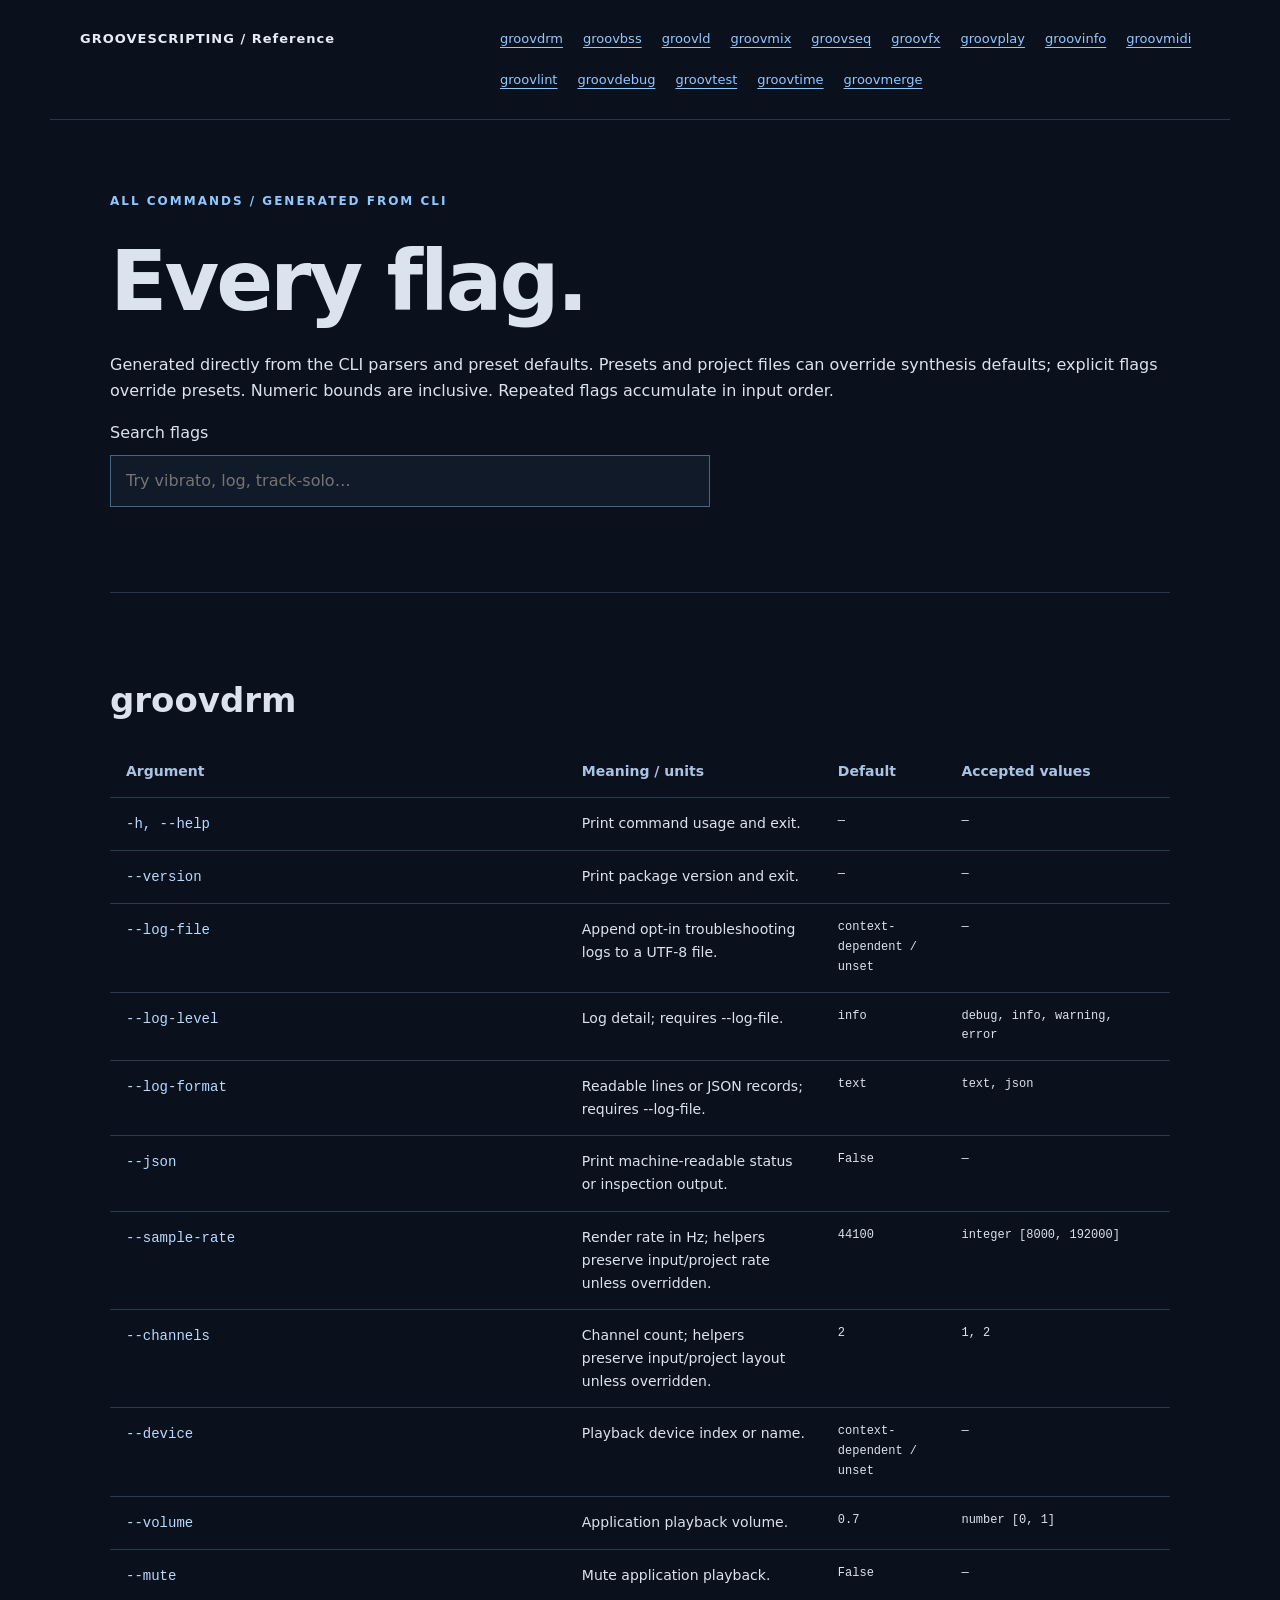
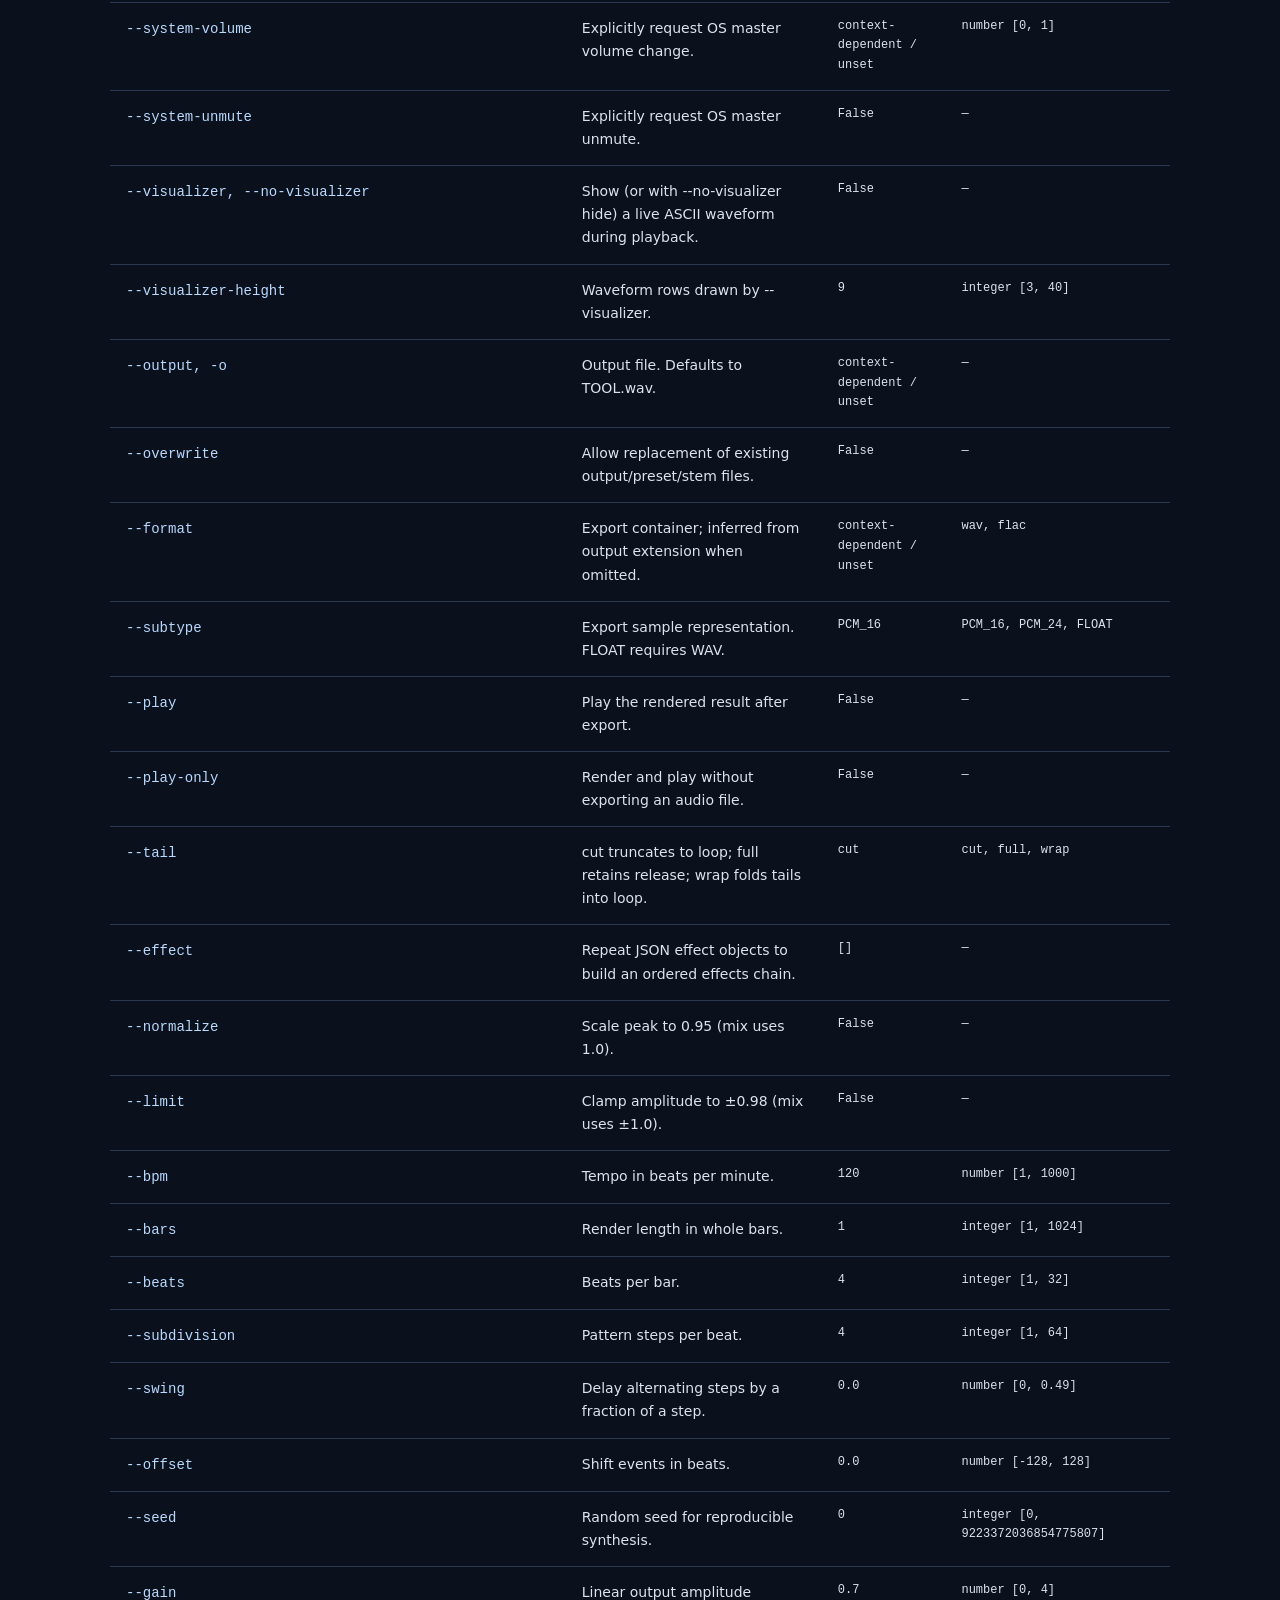
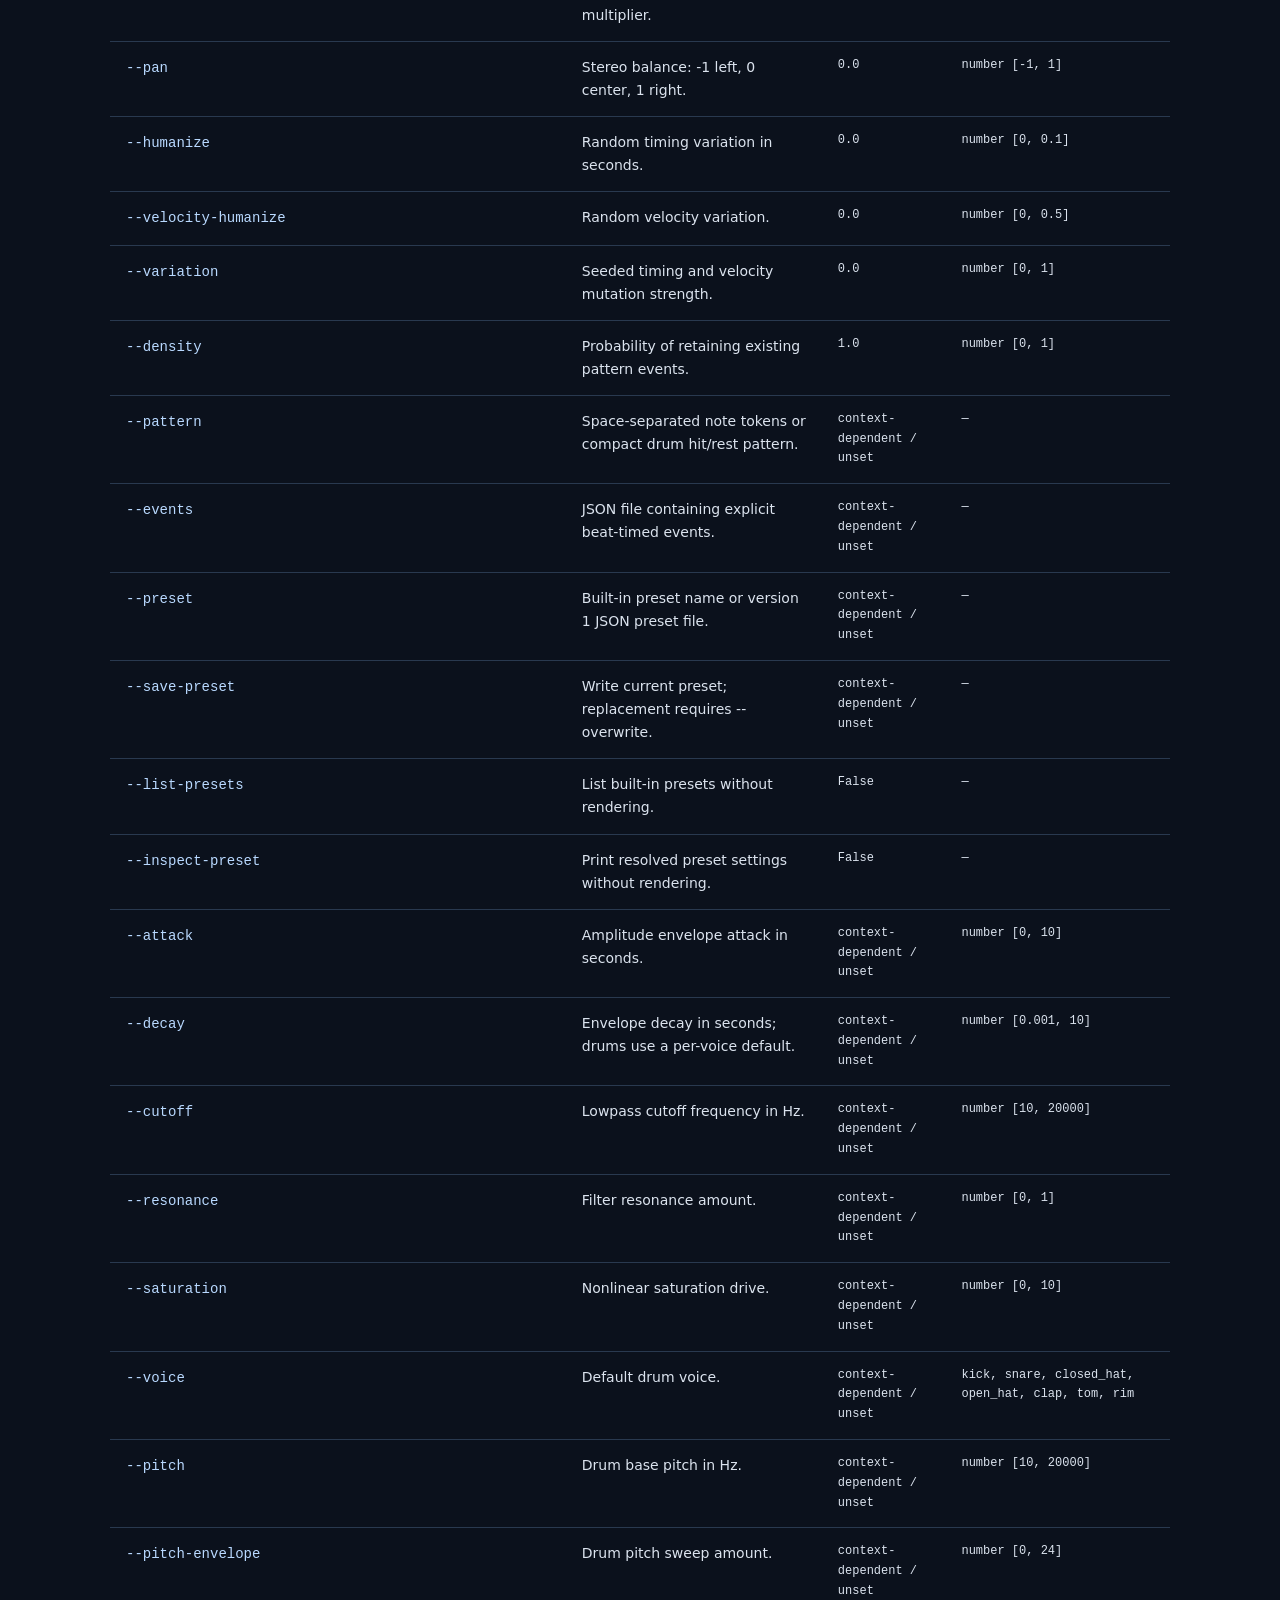
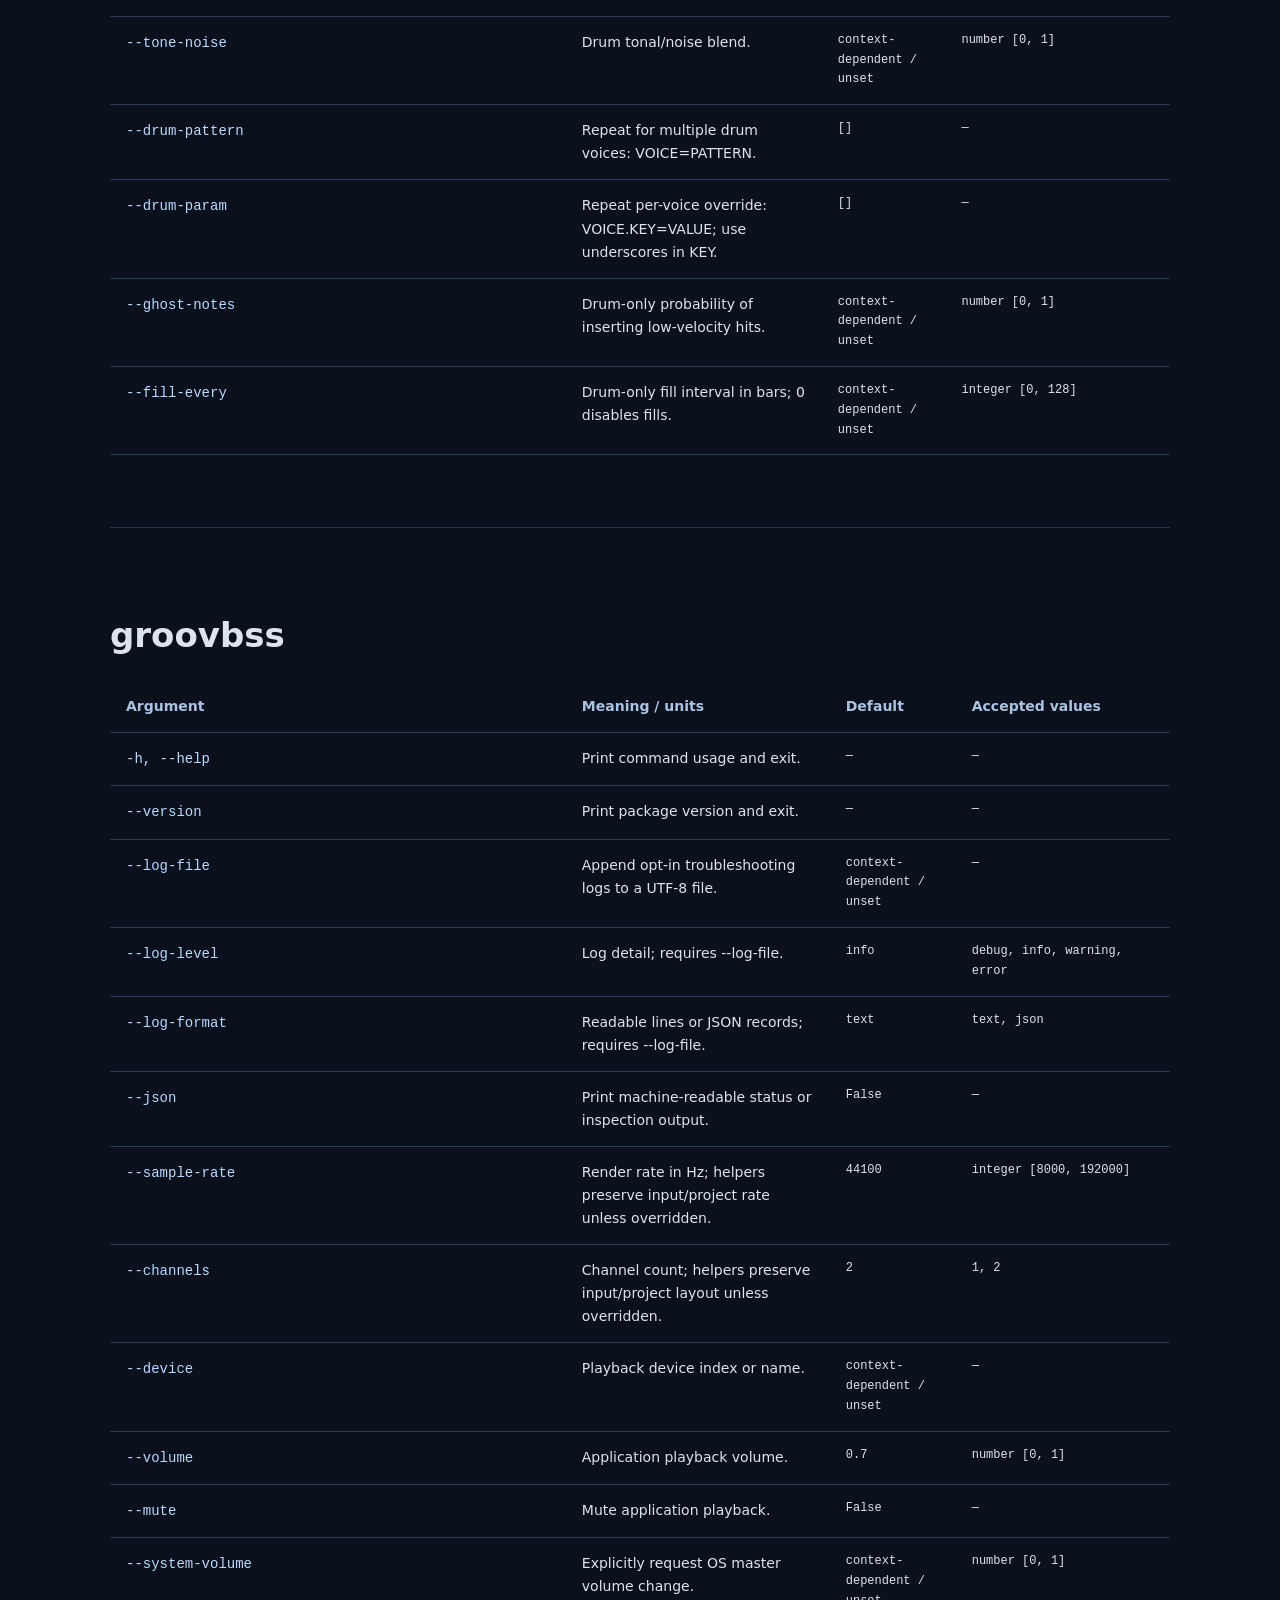
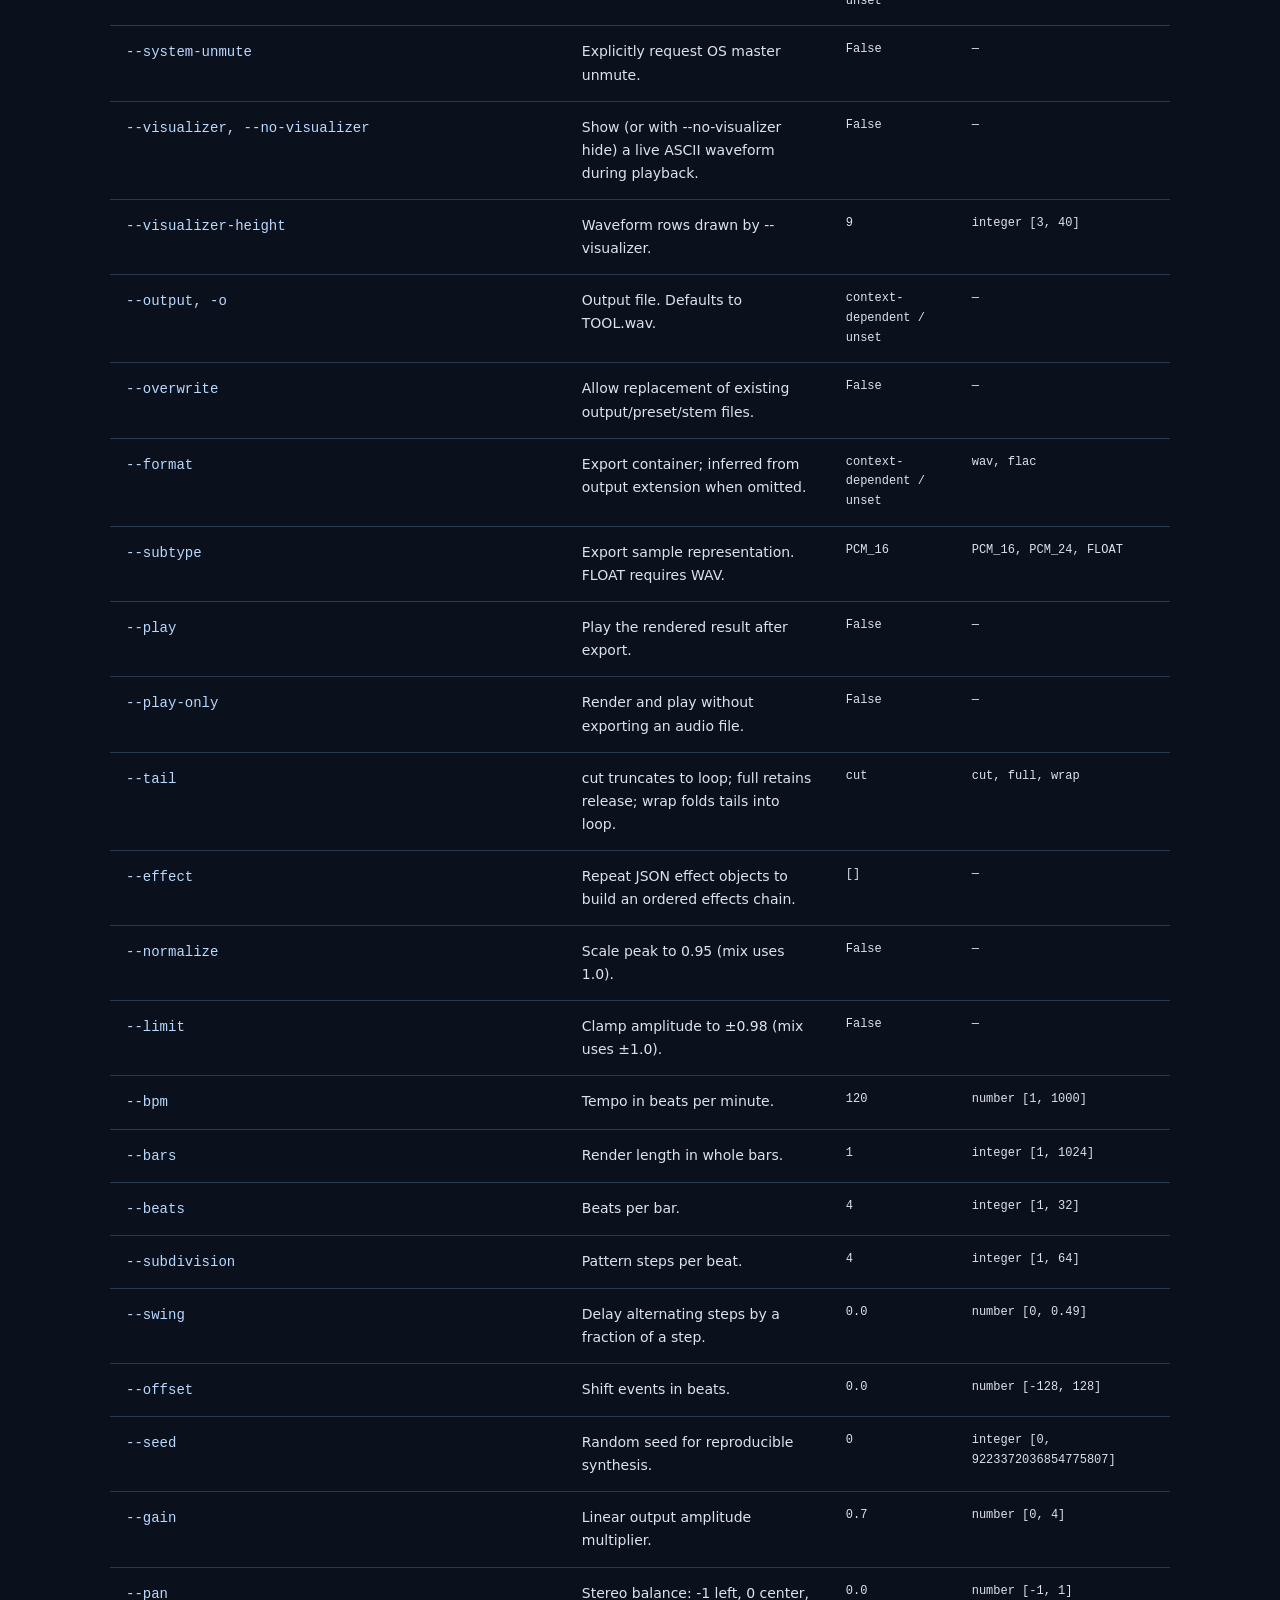
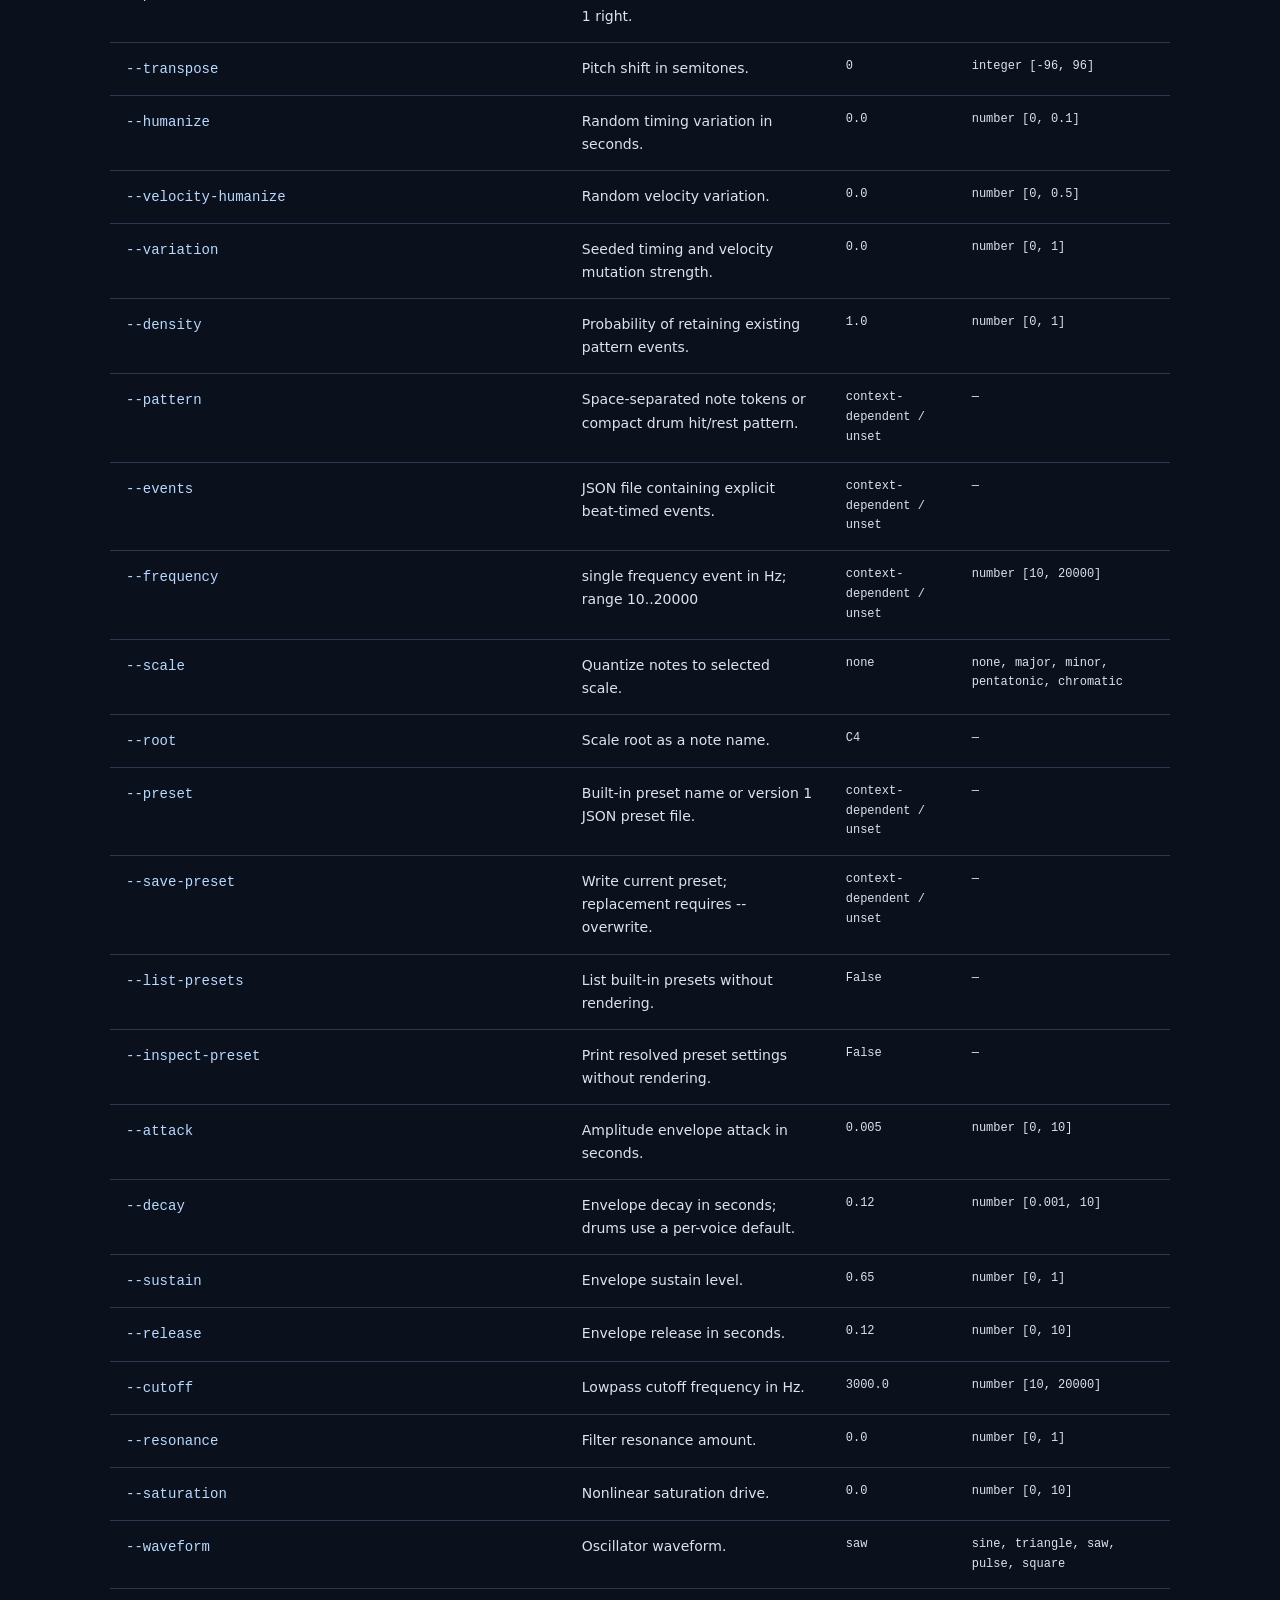
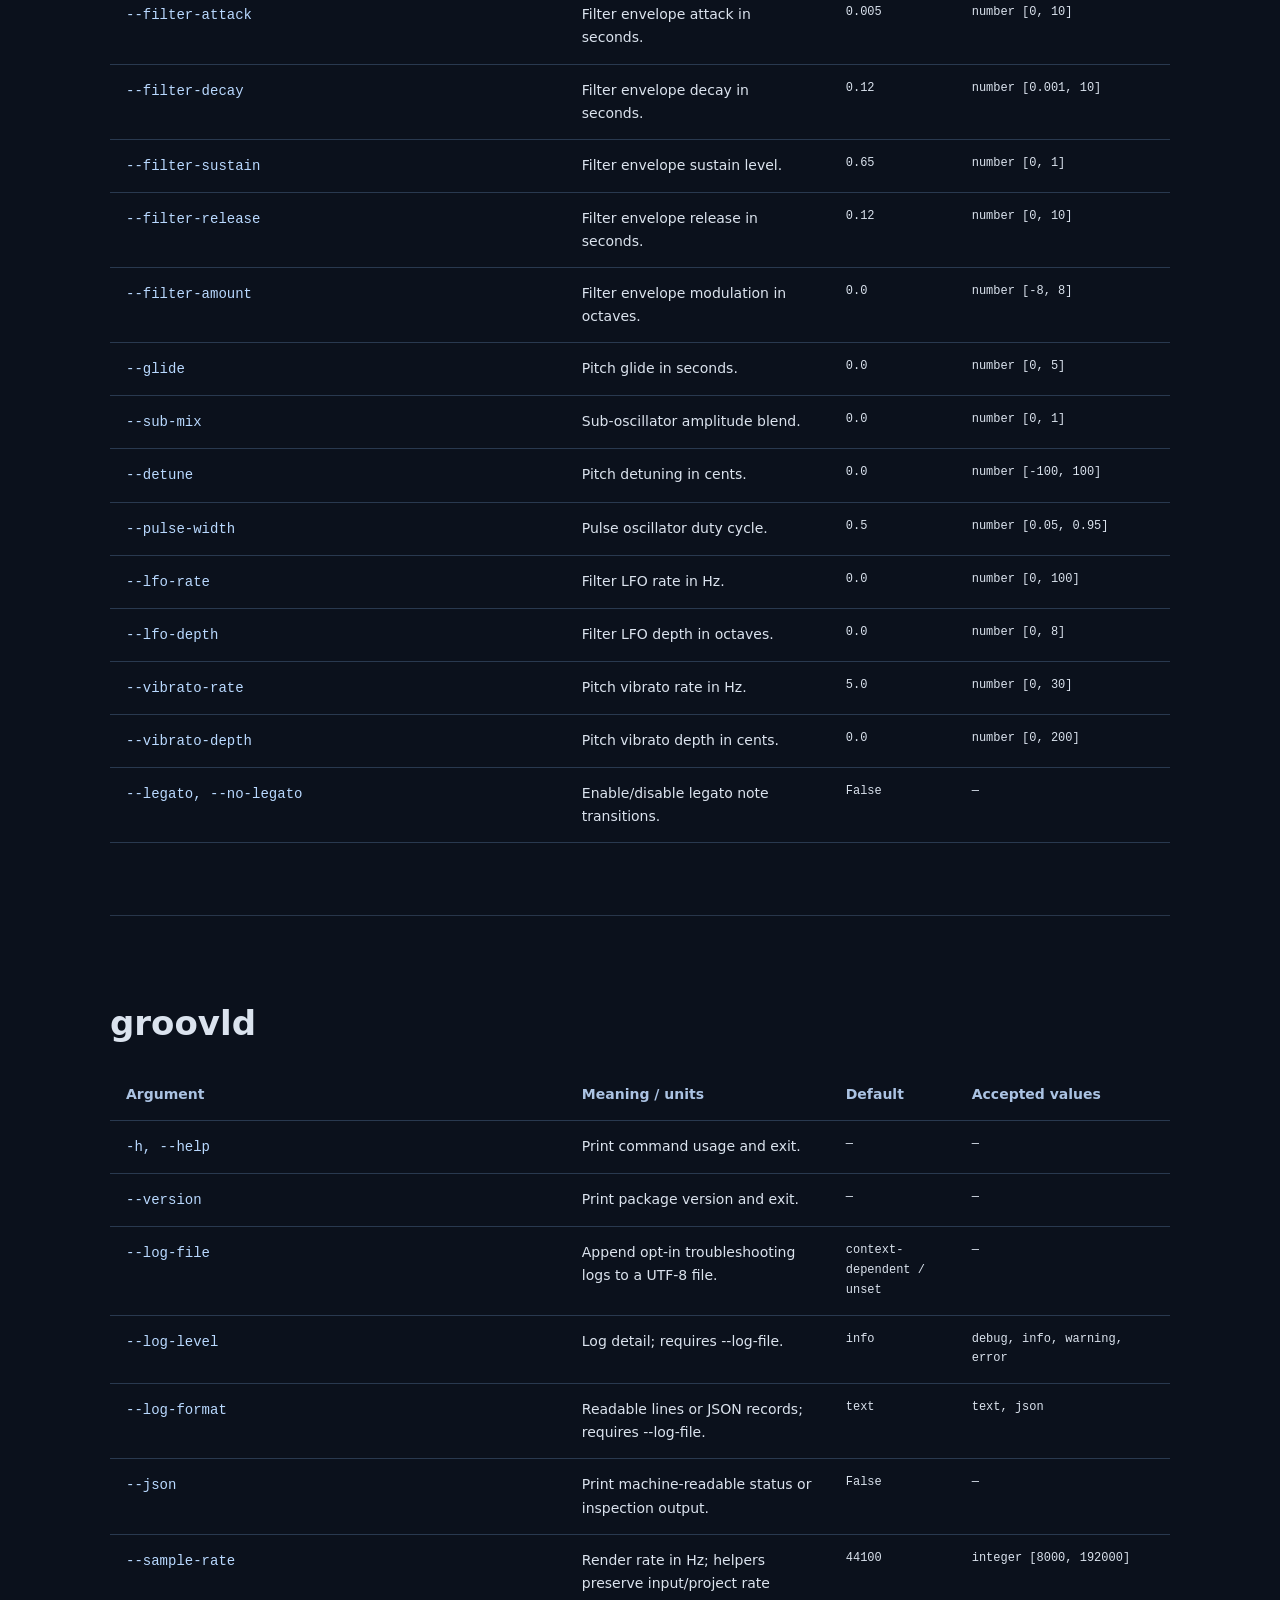
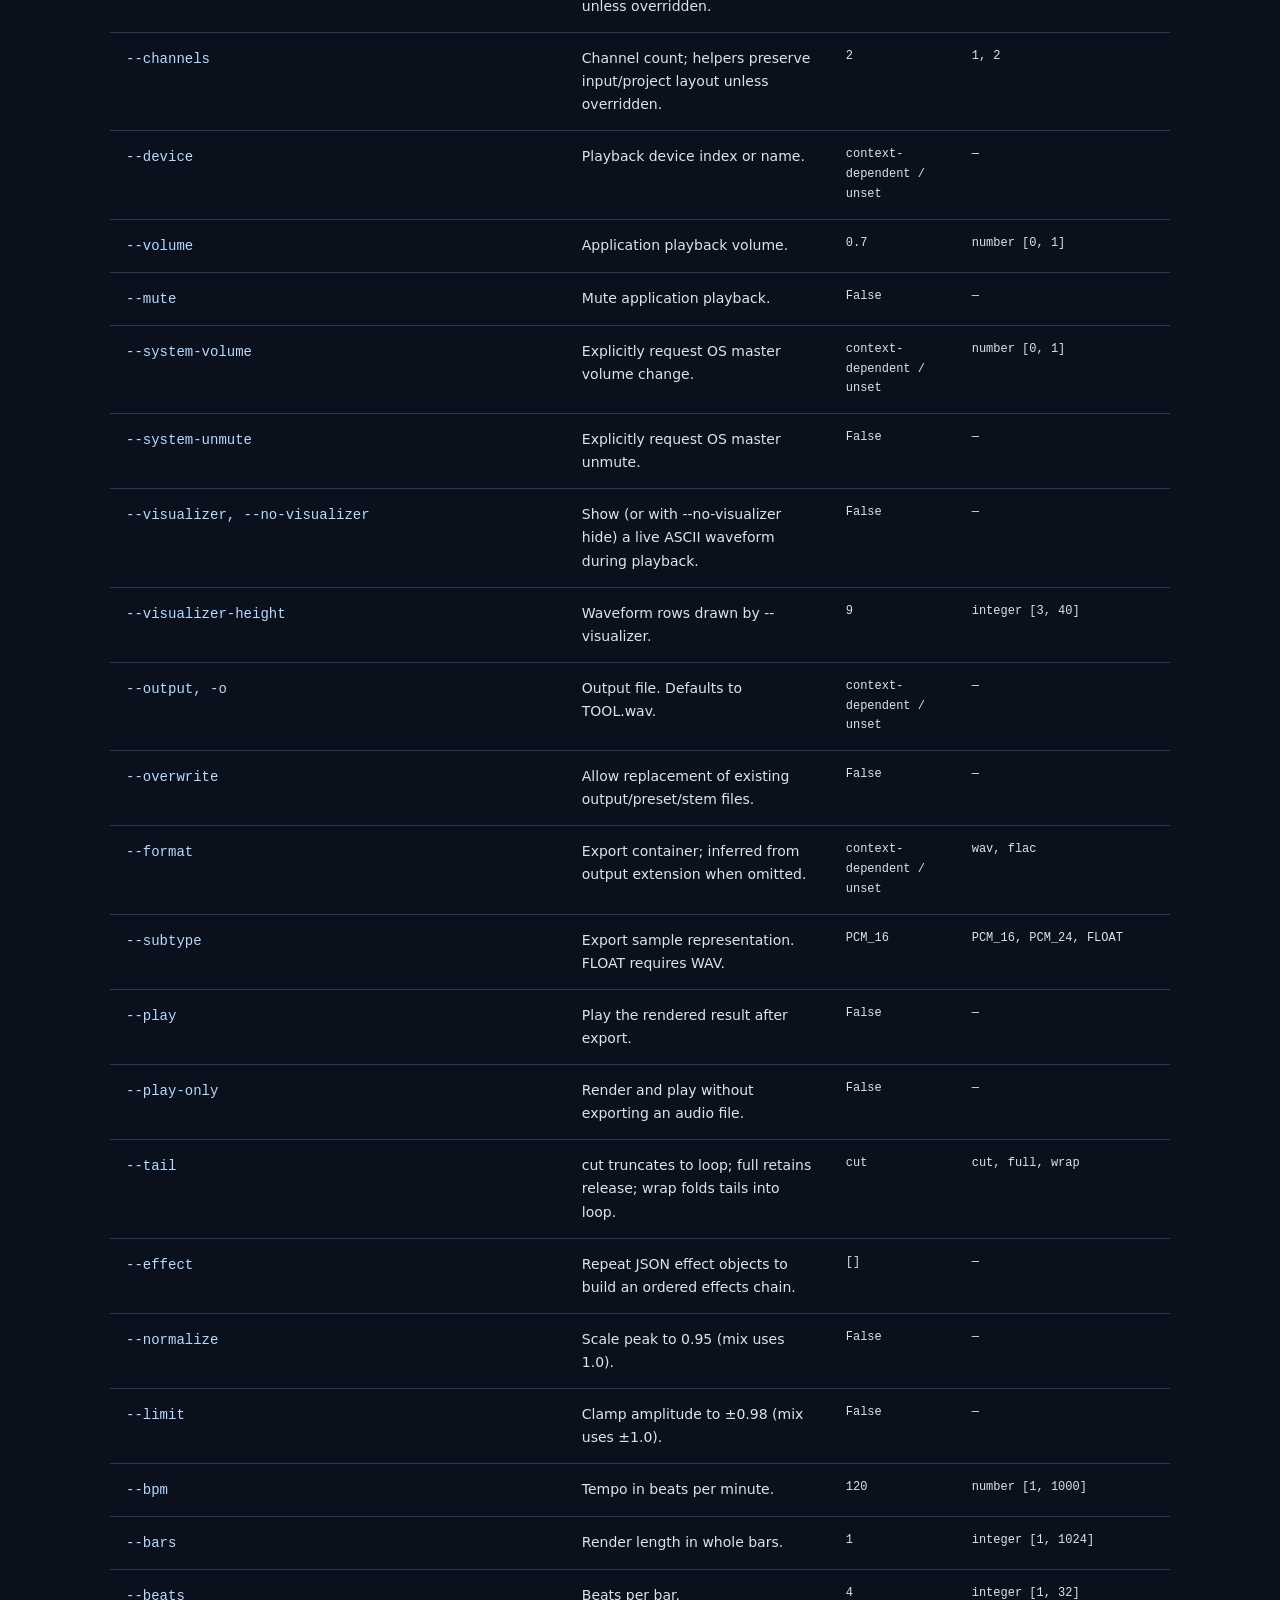
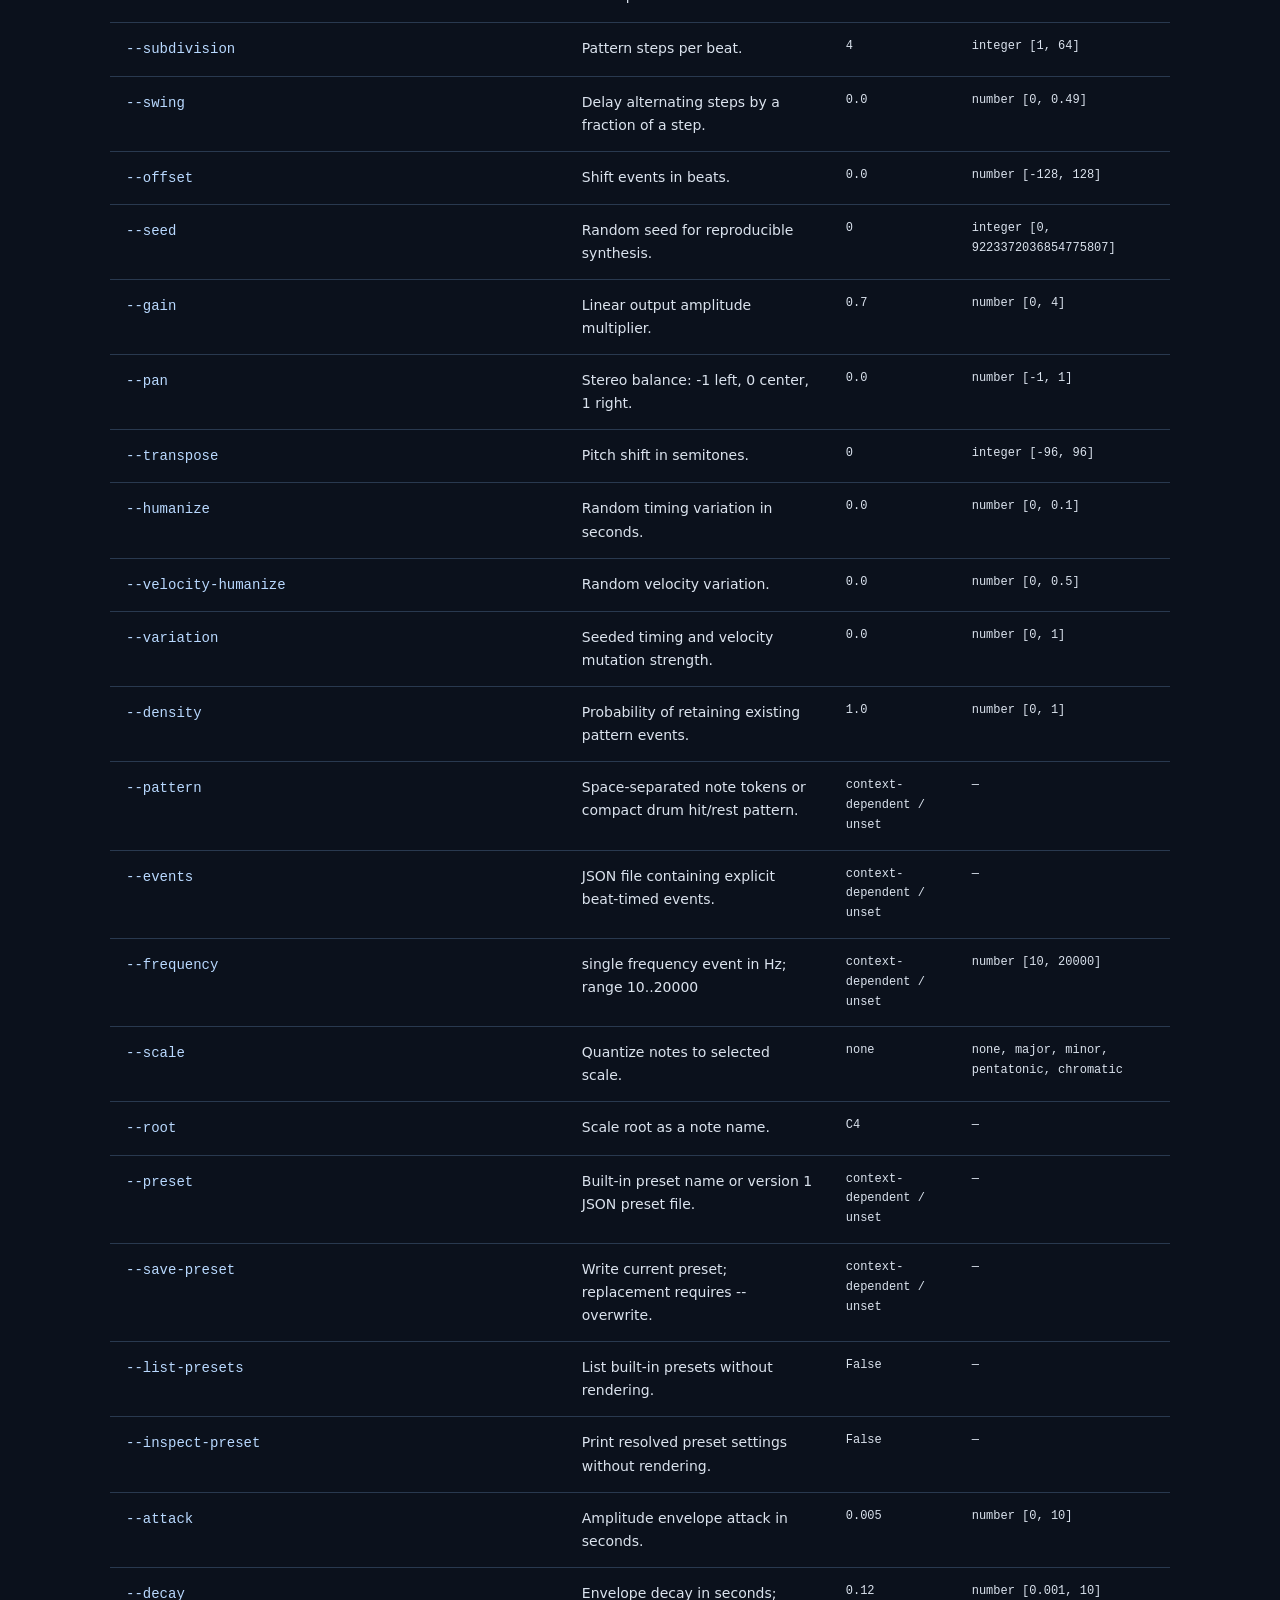
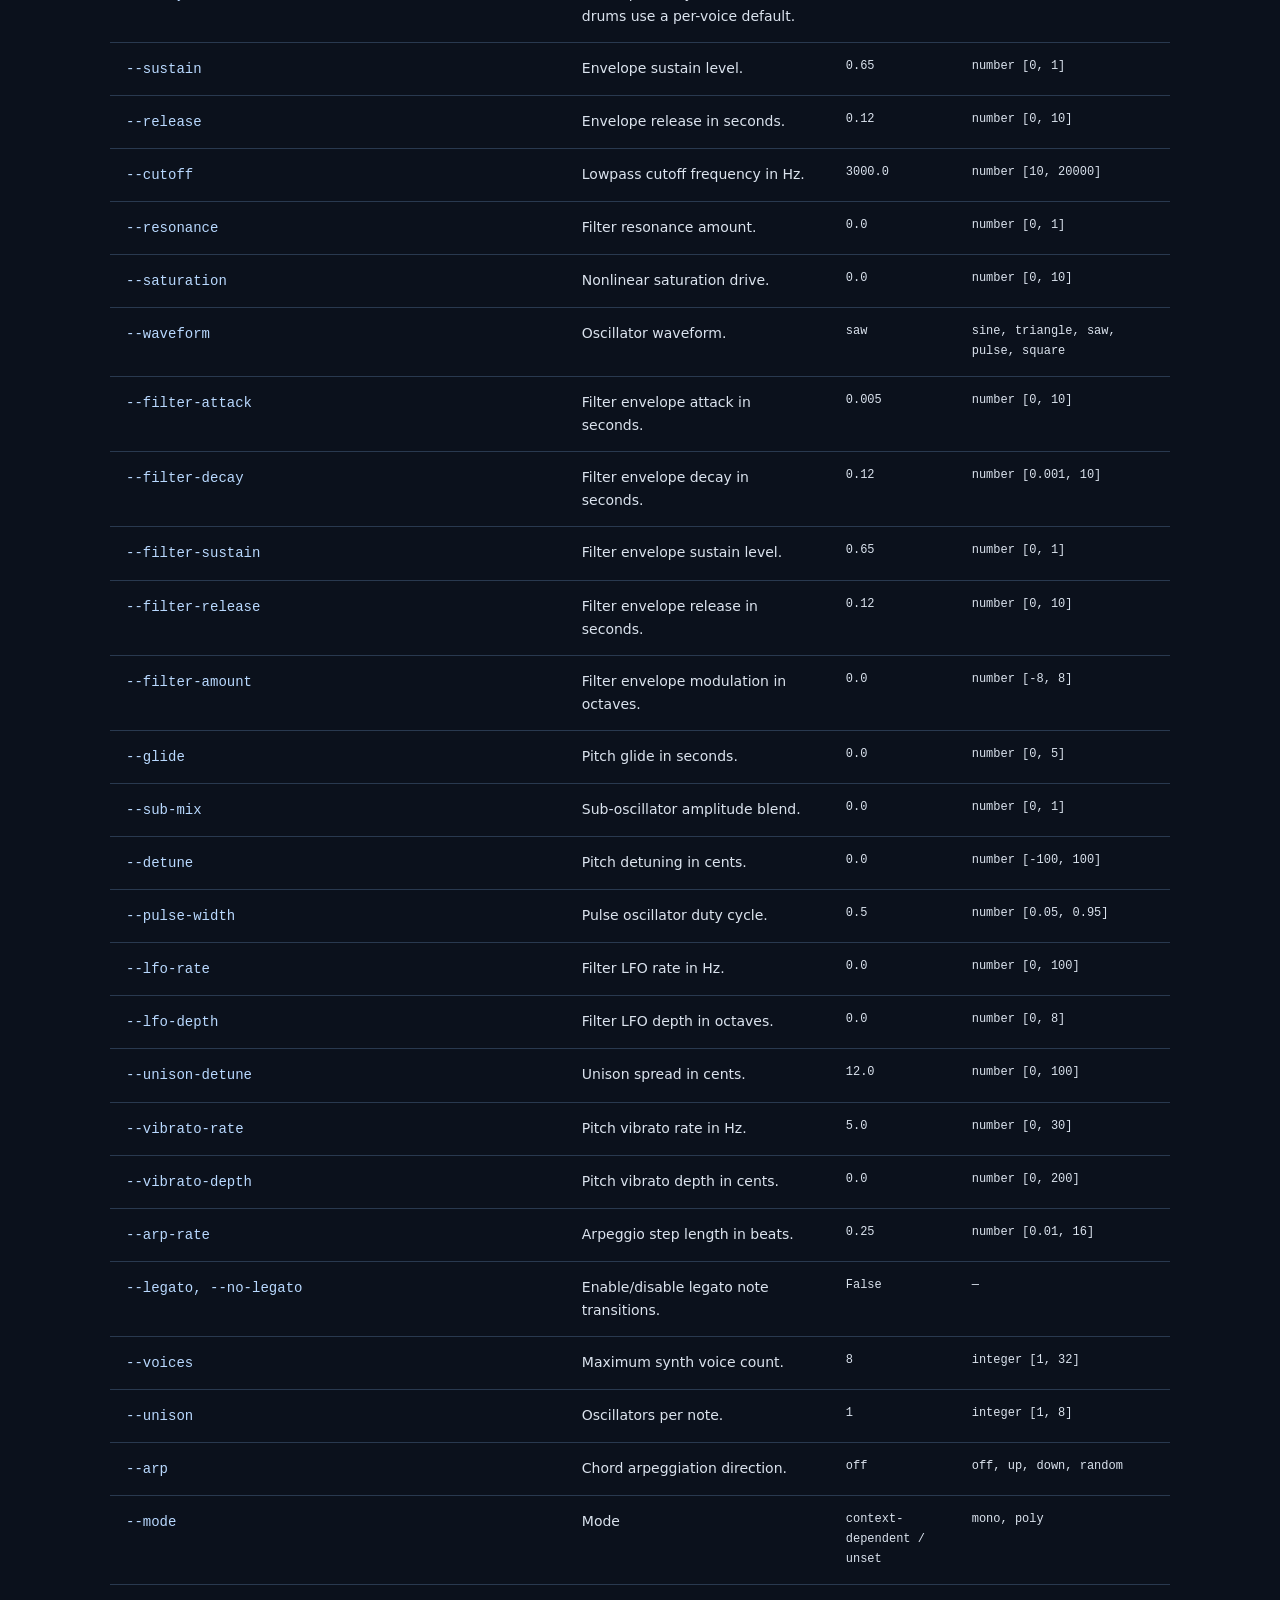
==== commit cd8aadb2: "feat: add trace model, groovlint, groovdebug, groovtest, groovtime and groovmerge - Optional schedul" ====
--- a/docs/reference.html
+++ b/docs/reference.html
@@ -1 +1 @@
-<!doctype html><html lang="en"><head><meta charset="utf-8"><meta name="viewport" content="width=device-width,initial-scale=1"><title>Complete flags · GrooveScripting</title><link rel="icon" href="assets/favicon.svg"><link rel="stylesheet" href="assets/site.css"><script defer src="assets/site.js"></script></head><body><a class="skip" href="#main">Skip to content</a><header><a href="index.html" class="brand">GROOVESCRIPTING / Reference</a><nav aria-label="Commands"><a href="#groovdrm">groovdrm</a><a href="#groovbss">groovbss</a><a href="#groovld">groovld</a><a href="#groovmix">groovmix</a><a href="#groovseq">groovseq</a><a href="#groovfx">groovfx</a><a href="#groovplay">groovplay</a><a href="#groovinfo">groovinfo</a></nav></header><main id="main"><section><div class="eyebrow">ALL COMMANDS / GENERATED FROM CLI</div><h1>Every flag.</h1><p>Generated directly from the CLI parsers and preset defaults. Presets and project files can override synthesis defaults; explicit flags override presets. Numeric bounds are inclusive. Repeated flags accumulate in input order.</p><label for="search">Search flags</label><input id="search" type="search" placeholder="Try vibrato, log, track-solo…"><p id="search-status" role="status" class="muted"></p></section><section id="groovdrm"><h2>groovdrm</h2><div class="table-wrap"><table><thead><tr><th>Argument</th><th>Meaning / units</th><th>Default</th><th>Accepted values</th></tr></thead><tbody><tr data-search="groovdrm -h, --help Print command usage and exit."><td><code>-h, --help</code></td><td>Print command usage and exit.</td><td>—</td><td>—</td></tr><tr data-search="groovdrm --version Print package version and exit."><td><code>--version</code></td><td>Print package version and exit.</td><td>—</td><td>—</td></tr><tr data-search="groovdrm --log-file Append opt-in troubleshooting logs to a UTF-8 file."><td><code>--log-file</code></td><td>Append opt-in troubleshooting logs to a UTF-8 file.</td><td>context-dependent / unset</td><td>—</td></tr><tr data-search="groovdrm --log-level Log detail; requires --log-file."><td><code>--log-level</code></td><td>Log detail; requires --log-file.</td><td>info</td><td>debug, info, warning, error</td></tr><tr data-search="groovdrm --log-format Readable lines or JSON records; requires --log-file."><td><code>--log-format</code></td><td>Readable lines or JSON records; requires --log-file.</td><td>text</td><td>text, json</td></tr><tr data-search="groovdrm --json Print machine-readable status or inspection output."><td><code>--json</code></td><td>Print machine-readable status or inspection output.</td><td>False</td><td>—</td></tr><tr data-search="groovdrm --sample-rate Render rate in Hz; helpers preserve input/project rate unless overridden."><td><code>--sample-rate</code></td><td>Render rate in Hz; helpers preserve input/project rate unless overridden.</td><td>44100</td><td>integer [8000, 192000]</td></tr><tr data-search="groovdrm --channels Channel count; helpers preserve input/project layout unless overridden."><td><code>--channels</code></td><td>Channel count; helpers preserve input/project layout unless overridden.</td><td>2</td><td>1, 2</td></tr><tr data-search="groovdrm --device Playback device index or name."><td><code>--device</code></td><td>Playback device index or name.</td><td>context-dependent / unset</td><td>—</td></tr><tr data-search="groovdrm --volume Application playback volume."><td><code>--volume</code></td><td>Application playback volume.</td><td>0.7</td><td>number [0, 1]</td></tr><tr data-search="groovdrm --mute Mute application playback."><td><code>--mute</code></td><td>Mute application playback.</td><td>False</td><td>—</td></tr><tr data-search="groovdrm --system-volume Explicitly request OS master volume change."><td><code>--system-volume</code></td><td>Explicitly request OS master volume change.</td><td>context-dependent / unset</td><td>number [0, 1]</td></tr><tr data-search="groovdrm --system-unmute Explicitly request OS master unmute."><td><code>--system-unmute</code></td><td>Explicitly request OS master unmute.</td><td>False</td><td>—</td></tr><tr data-search="groovdrm --visualizer, --no-visualizer Show (or with --no-visualizer hide) a live ASCII waveform during playback."><td><code>--visualizer, --no-visualizer</code></td><td>Show (or with --no-visualizer hide) a live ASCII waveform during playback.</td><td>False</td><td>—</td></tr><tr data-search="groovdrm --visualizer-height Waveform rows drawn by --visualizer."><td><code>--visualizer-height</code></td><td>Waveform rows drawn by --visualizer.</td><td>9</td><td>integer [3, 40]</td></tr><tr data-search="groovdrm --output, -o Output file. Defaults to TOOL.wav."><td><code>--output, -o</code></td><td>Output file. Defaults to TOOL.wav.</td><td>context-dependent / unset</td><td>—</td></tr><tr data-search="groovdrm --overwrite Allow replacement of existing output/preset/stem files."><td><code>--overwrite</code></td><td>Allow replacement of existing output/preset/stem files.</td><td>False</td><td>—</td></tr><tr data-search="groovdrm --format Export container; inferred from output extension when omitted."><td><code>--format</code></td><td>Export container; inferred from output extension when omitted.</td><td>context-dependent / unset</td><td>wav, flac</td></tr><tr data-search="groovdrm --subtype Export sample representation. FLOAT requires WAV."><td><code>--subtype</code></td><td>Export sample representation. FLOAT requires WAV.</td><td>PCM_16</td><td>PCM_16, PCM_24, FLOAT</td></tr><tr data-search="groovdrm --play Play the rendered result after export."><td><code>--play</code></td><td>Play the rendered result after export.</td><td>False</td><td>—</td></tr><tr data-search="groovdrm --play-only Render and play without exporting an audio file."><td><code>--play-only</code></td><td>Render and play without exporting an audio file.</td><td>False</td><td>—</td></tr><tr data-search="groovdrm --tail cut truncates to loop; full retains release; wrap folds tails into loop."><td><code>--tail</code></td><td>cut truncates to loop; full retains release; wrap folds tails into loop.</td><td>cut</td><td>cut, full, wrap</td></tr><tr data-search="groovdrm --effect Repeat JSON effect objects to build an ordered effects chain."><td><code>--effect</code></td><td>Repeat JSON effect objects to build an ordered effects chain.</td><td>[]</td><td>—</td></tr><tr data-search="groovdrm --normalize Scale peak to 0.95 (mix uses 1.0)."><td><code>--normalize</code></td><td>Scale peak to 0.95 (mix uses 1.0).</td><td>False</td><td>—</td></tr><tr data-search="groovdrm --limit Clamp amplitude to ±0.98 (mix uses ±1.0)."><td><code>--limit</code></td><td>Clamp amplitude to ±0.98 (mix uses ±1.0).</td><td>False</td><td>—</td></tr><tr data-search="groovdrm --bpm Tempo in beats per minute."><td><code>--bpm</code></td><td>Tempo in beats per minute.</td><td>120</td><td>number [1, 1000]</td></tr><tr data-search="groovdrm --bars Render length in whole bars."><td><code>--bars</code></td><td>Render length in whole bars.</td><td>1</td><td>integer [1, 1024]</td></tr><tr data-search="groovdrm --beats Beats per bar."><td><code>--beats</code></td><td>Beats per bar.</td><td>4</td><td>integer [1, 32]</td></tr><tr data-search="groovdrm --subdivision Pattern steps per beat."><td><code>--subdivision</code></td><td>Pattern steps per beat.</td><td>4</td><td>integer [1, 64]</td></tr><tr data-search="groovdrm --swing Delay alternating steps by a fraction of a step."><td><code>--swing</code></td><td>Delay alternating steps by a fraction of a step.</td><td>0.0</td><td>number [0, 0.49]</td></tr><tr data-search="groovdrm --offset Shift events in beats."><td><code>--offset</code></td><td>Shift events in beats.</td><td>0.0</td><td>number [-128, 128]</td></tr><tr data-search="groovdrm --seed Random seed for reproducible synthesis."><td><code>--seed</code></td><td>Random seed for reproducible synthesis.</td><td>0</td><td>integer [0, 9223372036854775807]</td></tr><tr data-search="groovdrm --gain Linear output amplitude multiplier."><td><code>--gain</code></td><td>Linear output amplitude multiplier.</td><td>0.7</td><td>number [0, 4]</td></tr><tr data-search="groovdrm --pan Stereo balance: -1 left, 0 center, 1 right."><td><code>--pan</code></td><td>Stereo balance: -1 left, 0 center, 1 right.</td><td>0.0</td><td>number [-1, 1]</td></tr><tr data-search="groovdrm --humanize Random timing variation in seconds."><td><code>--humanize</code></td><td>Random timing variation in seconds.</td><td>0.0</td><td>number [0, 0.1]</td></tr><tr data-search="groovdrm --velocity-humanize Random velocity variation."><td><code>--velocity-humanize</code></td><td>Random velocity variation.</td><td>0.0</td><td>number [0, 0.5]</td></tr><tr data-search="groovdrm --pattern Space-separated note tokens or compact drum hit/rest pattern."><td><code>--pattern</code></td><td>Space-separated note tokens or compact drum hit/rest pattern.</td><td>context-dependent / unset</td><td>—</td></tr><tr data-search="groovdrm --events JSON file containing explicit beat-timed events."><td><code>--events</code></td><td>JSON file containing explicit beat-timed events.</td><td>context-dependent / unset</td><td>—</td></tr><tr data-search="groovdrm --preset Built-in preset name or version 1 JSON preset file."><td><code>--preset</code></td><td>Built-in preset name or version 1 JSON preset file.</td><td>context-dependent / unset</td><td>—</td></tr><tr data-search="groovdrm --save-preset Write current preset; replacement requires --overwrite."><td><code>--save-preset</code></td><td>Write current preset; replacement requires --overwrite.</td><td>context-dependent / unset</td><td>—</td></tr><tr data-search="groovdrm --list-presets List built-in presets without rendering."><td><code>--list-presets</code></td><td>List built-in presets without rendering.</td><td>False</td><td>—</td></tr><tr data-search="groovdrm --inspect-preset Print resolved preset settings without rendering."><td><code>--inspect-preset</code></td><td>Print resolved preset settings without rendering.</td><td>False</td><td>—</td></tr><tr data-search="groovdrm --attack Amplitude envelope attack in seconds."><td><code>--attack</code></td><td>Amplitude envelope attack in seconds.</td><td>context-dependent / unset</td><td>number [0, 10]</td></tr><tr data-search="groovdrm --decay Envelope decay in seconds; drums use a per-voice default."><td><code>--decay</code></td><td>Envelope decay in seconds; drums use a per-voice default.</td><td>context-dependent / unset</td><td>number [0.001, 10]</td></tr><tr data-search="groovdrm --cutoff Lowpass cutoff frequency in Hz."><td><code>--cutoff</code></td><td>Lowpass cutoff frequency in Hz.</td><td>context-dependent / unset</td><td>number [10, 20000]</td></tr><tr data-search="groovdrm --resonance Filter resonance amount."><td><code>--resonance</code></td><td>Filter resonance amount.</td><td>context-dependent / unset</td><td>number [0, 1]</td></tr><tr data-search="groovdrm --saturation Nonlinear saturation drive."><td><code>--saturation</code></td><td>Nonlinear saturation drive.</td><td>context-dependent / unset</td><td>number [0, 10]</td></tr><tr data-search="groovdrm --voice Default drum voice."><td><code>--voice</code></td><td>Default drum voice.</td><td>context-dependent / unset</td><td>kick, snare, closed_hat, open_hat, clap, tom, rim</td></tr><tr data-search="groovdrm --pitch Drum base pitch in Hz."><td><code>--pitch</code></td><td>Drum base pitch in Hz.</td><td>context-dependent / unset</td><td>number [10, 20000]</td></tr><tr data-search="groovdrm --pitch-envelope Drum pitch sweep amount."><td><code>--pitch-envelope</code></td><td>Drum pitch sweep amount.</td><td>context-dependent / unset</td><td>number [0, 24]</td></tr><tr data-search="groovdrm --tone-noise Drum tonal/noise blend."><td><code>--tone-noise</code></td><td>Drum tonal/noise blend.</td><td>context-dependent / unset</td><td>number [0, 1]</td></tr><tr data-search="groovdrm --drum-pattern Repeat for multiple drum voices: VOICE=PATTERN."><td><code>--drum-pattern</code></td><td>Repeat for multiple drum voices: VOICE=PATTERN.</td><td>[]</td><td>—</td></tr><tr data-search="groovdrm --drum-param Repeat per-voice override: VOICE.KEY=VALUE; use underscores in KEY."><td><code>--drum-param</code></td><td>Repeat per-voice override: VOICE.KEY=VALUE; use underscores in KEY.</td><td>[]</td><td>—</td></tr></tbody></table></div></section><section id="groovbss"><h2>groovbss</h2><div class="table-wrap"><table><thead><tr><th>Argument</th><th>Meaning / units</th><th>Default</th><th>Accepted values</th></tr></thead><tbody><tr data-search="groovbss -h, --help Print command usage and exit."><td><code>-h, --help</code></td><td>Print command usage and exit.</td><td>—</td><td>—</td></tr><tr data-search="groovbss --version Print package version and exit."><td><code>--version</code></td><td>Print package version and exit.</td><td>—</td><td>—</td></tr><tr data-search="groovbss --log-file Append opt-in troubleshooting logs to a UTF-8 file."><td><code>--log-file</code></td><td>Append opt-in troubleshooting logs to a UTF-8 file.</td><td>context-dependent / unset</td><td>—</td></tr><tr data-search="groovbss --log-level Log detail; requires --log-file."><td><code>--log-level</code></td><td>Log detail; requires --log-file.</td><td>info</td><td>debug, info, warning, error</td></tr><tr data-search="groovbss --log-format Readable lines or JSON records; requires --log-file."><td><code>--log-format</code></td><td>Readable lines or JSON records; requires --log-file.</td><td>text</td><td>text, json</td></tr><tr data-search="groovbss --json Print machine-readable status or inspection output."><td><code>--json</code></td><td>Print machine-readable status or inspection output.</td><td>False</td><td>—</td></tr><tr data-search="groovbss --sample-rate Render rate in Hz; helpers preserve input/project rate unless overridden."><td><code>--sample-rate</code></td><td>Render rate in Hz; helpers preserve input/project rate unless overridden.</td><td>44100</td><td>integer [8000, 192000]</td></tr><tr data-search="groovbss --channels Channel count; helpers preserve input/project layout unless overridden."><td><code>--channels</code></td><td>Channel count; helpers preserve input/project layout unless overridden.</td><td>2</td><td>1, 2</td></tr><tr data-search="groovbss --device Playback device index or name."><td><code>--device</code></td><td>Playback device index or name.</td><td>context-dependent / unset</td><td>—</td></tr><tr data-search="groovbss --volume Application playback volume."><td><code>--volume</code></td><td>Application playback volume.</td><td>0.7</td><td>number [0, 1]</td></tr><tr data-search="groovbss --mute Mute application playback."><td><code>--mute</code></td><td>Mute application playback.</td><td>False</td><td>—</td></tr><tr data-search="groovbss --system-volume Explicitly request OS master volume change."><td><code>--system-volume</code></td><td>Explicitly request OS master volume change.</td><td>context-dependent / unset</td><td>number [0, 1]</td></tr><tr data-search="groovbss --system-unmute Explicitly request OS master unmute."><td><code>--system-unmute</code></td><td>Explicitly request OS master unmute.</td><td>False</td><td>—</td></tr><tr data-search="groovbss --visualizer, --no-visualizer Show (or with --no-visualizer hide) a live ASCII waveform during playback."><td><code>--visualizer, --no-visualizer</code></td><td>Show (or with --no-visualizer hide) a live ASCII waveform during playback.</td><td>False</td><td>—</td></tr><tr data-search="groovbss --visualizer-height Waveform rows drawn by --visualizer."><td><code>--visualizer-height</code></td><td>Waveform rows drawn by --visualizer.</td><td>9</td><td>integer [3, 40]</td></tr><tr data-search="groovbss --output, -o Output file. Defaults to TOOL.wav."><td><code>--output, -o</code></td><td>Output file. Defaults to TOOL.wav.</td><td>context-dependent / unset</td><td>—</td></tr><tr data-search="groovbss --overwrite Allow replacement of existing output/preset/stem files."><td><code>--overwrite</code></td><td>Allow replacement of existing output/preset/stem files.</td><td>False</td><td>—</td></tr><tr data-search="groovbss --format Export container; inferred from output extension when omitted."><td><code>--format</code></td><td>Export container; inferred from output extension when omitted.</td><td>context-dependent / unset</td><td>wav, flac</td></tr><tr data-search="groovbss --subtype Export sample representation. FLOAT requires WAV."><td><code>--subtype</code></td><td>Export sample representation. FLOAT requires WAV.</td><td>PCM_16</td><td>PCM_16, PCM_24, FLOAT</td></tr><tr data-search="groovbss --play Play the rendered result after export."><td><code>--play</code></td><td>Play the rendered result after export.</td><td>False</td><td>—</td></tr><tr data-search="groovbss --play-only Render and play without exporting an audio file."><td><code>--play-only</code></td><td>Render and play without exporting an audio file.</td><td>False</td><td>—</td></tr><tr data-search="groovbss --tail cut truncates to loop; full retains release; wrap folds tails into loop."><td><code>--tail</code></td><td>cut truncates to loop; full retains release; wrap folds tails into loop.</td><td>cut</td><td>cut, full, wrap</td></tr><tr data-search="groovbss --effect Repeat JSON effect objects to build an ordered effects chain."><td><code>--effect</code></td><td>Repeat JSON effect objects to build an ordered effects chain.</td><td>[]</td><td>—</td></tr><tr data-search="groovbss --normalize Scale peak to 0.95 (mix uses 1.0)."><td><code>--normalize</code></td><td>Scale peak to 0.95 (mix uses 1.0).</td><td>False</td><td>—</td></tr><tr data-search="groovbss --limit Clamp amplitude to ±0.98 (mix uses ±1.0)."><td><code>--limit</code></td><td>Clamp amplitude to ±0.98 (mix uses ±1.0).</td><td>False</td><td>—</td></tr><tr data-search="groovbss --bpm Tempo in beats per minute."><td><code>--bpm</code></td><td>Tempo in beats per minute.</td><td>120</td><td>number [1, 1000]</td></tr><tr data-search="groovbss --bars Render length in whole bars."><td><code>--bars</code></td><td>Render length in whole bars.</td><td>1</td><td>integer [1, 1024]</td></tr><tr data-search="groovbss --beats Beats per bar."><td><code>--beats</code></td><td>Beats per bar.</td><td>4</td><td>integer [1, 32]</td></tr><tr data-search="groovbss --subdivision Pattern steps per beat."><td><code>--subdivision</code></td><td>Pattern steps per beat.</td><td>4</td><td>integer [1, 64]</td></tr><tr data-search="groovbss --swing Delay alternating steps by a fraction of a step."><td><code>--swing</code></td><td>Delay alternating steps by a fraction of a step.</td><td>0.0</td><td>number [0, 0.49]</td></tr><tr data-search="groovbss --offset Shift events in beats."><td><code>--offset</code></td><td>Shift events in beats.</td><td>0.0</td><td>number [-128, 128]</td></tr><tr data-search="groovbss --seed Random seed for reproducible synthesis."><td><code>--seed</code></td><td>Random seed for reproducible synthesis.</td><td>0</td><td>integer [0, 9223372036854775807]</td></tr><tr data-search="groovbss --gain Linear output amplitude multiplier."><td><code>--gain</code></td><td>Linear output amplitude multiplier.</td><td>0.7</td><td>number [0, 4]</td></tr><tr data-search="groovbss --pan Stereo balance: -1 left, 0 center, 1 right."><td><code>--pan</code></td><td>Stereo balance: -1 left, 0 center, 1 right.</td><td>0.0</td><td>number [-1, 1]</td></tr><tr data-search="groovbss --transpose Pitch shift in semitones."><td><code>--transpose</code></td><td>Pitch shift in semitones.</td><td>0</td><td>integer [-96, 96]</td></tr><tr data-search="groovbss --humanize Random timing variation in seconds."><td><code>--humanize</code></td><td>Random timing variation in seconds.</td><td>0.0</td><td>number [0, 0.1]</td></tr><tr data-search="groovbss --velocity-humanize Random velocity variation."><td><code>--velocity-humanize</code></td><td>Random velocity variation.</td><td>0.0</td><td>number [0, 0.5]</td></tr><tr data-search="groovbss --pattern Space-separated note tokens or compact drum hit/rest pattern."><td><code>--pattern</code></td><td>Space-separated note tokens or compact drum hit/rest pattern.</td><td>context-dependent / unset</td><td>—</td></tr><tr data-search="groovbss --events JSON file containing explicit beat-timed events."><td><code>--events</code></td><td>JSON file containing explicit beat-timed events.</td><td>context-dependent / unset</td><td>—</td></tr><tr data-search="groovbss --frequency single frequency event in Hz; range 10..20000"><td><code>--frequency</code></td><td>single frequency event in Hz; range 10..20000</td><td>context-dependent / unset</td><td>number [10, 20000]</td></tr><tr data-search="groovbss --scale Quantize notes to selected scale."><td><code>--scale</code></td><td>Quantize notes to selected scale.</td><td>none</td><td>none, major, minor, pentatonic, chromatic</td></tr><tr data-search="groovbss --root Scale root as a note name."><td><code>--root</code></td><td>Scale root as a note name.</td><td>C4</td><td>—</td></tr><tr data-search="groovbss --preset Built-in preset name or version 1 JSON preset file."><td><code>--preset</code></td><td>Built-in preset name or version 1 JSON preset file.</td><td>context-dependent / unset</td><td>—</td></tr><tr data-search="groovbss --save-preset Write current preset; replacement requires --overwrite."><td><code>--save-preset</code></td><td>Write current preset; replacement requires --overwrite.</td><td>context-dependent / unset</td><td>—</td></tr><tr data-search="groovbss --list-presets List built-in presets without rendering."><td><code>--list-presets</code></td><td>List built-in presets without rendering.</td><td>False</td><td>—</td></tr><tr data-search="groovbss --inspect-preset Print resolved preset settings without rendering."><td><code>--inspect-preset</code></td><td>Print resolved preset settings without rendering.</td><td>False</td><td>—</td></tr><tr data-search="groovbss --attack Amplitude envelope attack in seconds."><td><code>--attack</code></td><td>Amplitude envelope attack in seconds.</td><td>0.005</td><td>number [0, 10]</td></tr><tr data-search="groovbss --decay Envelope decay in seconds; drums use a per-voice default."><td><code>--decay</code></td><td>Envelope decay in seconds; drums use a per-voice default.</td><td>0.12</td><td>number [0.001, 10]</td></tr><tr data-search="groovbss --sustain Envelope sustain level."><td><code>--sustain</code></td><td>Envelope sustain level.</td><td>0.65</td><td>number [0, 1]</td></tr><tr data-search="groovbss --release Envelope release in seconds."><td><code>--release</code></td><td>Envelope release in seconds.</td><td>0.12</td><td>number [0, 10]</td></tr><tr data-search="groovbss --cutoff Lowpass cutoff frequency in Hz."><td><code>--cutoff</code></td><td>Lowpass cutoff frequency in Hz.</td><td>3000.0</td><td>number [10, 20000]</td></tr><tr data-search="groovbss --resonance Filter resonance amount."><td><code>--resonance</code></td><td>Filter resonance amount.</td><td>0.0</td><td>number [0, 1]</td></tr><tr data-search="groovbss --saturation Nonlinear saturation drive."><td><code>--saturation</code></td><td>Nonlinear saturation drive.</td><td>0.0</td><td>number [0, 10]</td></tr><tr data-search="groovbss --waveform Oscillator waveform."><td><code>--waveform</code></td><td>Oscillator waveform.</td><td>saw</td><td>sine, triangle, saw, pulse, square</td></tr><tr data-search="groovbss --filter-attack Filter envelope attack in seconds."><td><code>--filter-attack</code></td><td>Filter envelope attack in seconds.</td><td>0.005</td><td>number [0, 10]</td></tr><tr data-search="groovbss --filter-decay Filter envelope decay in seconds."><td><code>--filter-decay</code></td><td>Filter envelope decay in seconds.</td><td>0.12</td><td>number [0.001, 10]</td></tr><tr data-search="groovbss --filter-sustain Filter envelope sustain level."><td><code>--filter-sustain</code></td><td>Filter envelope sustain level.</td><td>0.65</td><td>number [0, 1]</td></tr><tr data-search="groovbss --filter-release Filter envelope release in seconds."><td><code>--filter-release</code></td><td>Filter envelope release in seconds.</td><td>0.12</td><td>number [0, 10]</td></tr><tr data-search="groovbss --filter-amount Filter envelope modulation in octaves."><td><code>--filter-amount</code></td><td>Filter envelope modulation in octaves.</td><td>0.0</td><td>number [-8, 8]</td></tr><tr data-search="groovbss --glide Pitch glide in seconds."><td><code>--glide</code></td><td>Pitch glide in seconds.</td><td>0.0</td><td>number [0, 5]</td></tr><tr data-search="groovbss --sub-mix Sub-oscillator amplitude blend."><td><code>--sub-mix</code></td><td>Sub-oscillator amplitude blend.</td><td>0.0</td><td>number [0, 1]</td></tr><tr data-search="groovbss --detune Pitch detuning in cents."><td><code>--detune</code></td><td>Pitch detuning in cents.</td><td>0.0</td><td>number [-100, 100]</td></tr><tr data-search="groovbss --pulse-width Pulse oscillator duty cycle."><td><code>--pulse-width</code></td><td>Pulse oscillator duty cycle.</td><td>0.5</td><td>number [0.05, 0.95]</td></tr><tr data-search="groovbss --lfo-rate Filter LFO rate in Hz."><td><code>--lfo-rate</code></td><td>Filter LFO rate in Hz.</td><td>0.0</td><td>number [0, 100]</td></tr><tr data-search="groovbss --lfo-depth Filter LFO depth in octaves."><td><code>--lfo-depth</code></td><td>Filter LFO depth in octaves.</td><td>0.0</td><td>number [0, 8]</td></tr><tr data-search="groovbss --vibrato-rate Pitch vibrato rate in Hz."><td><code>--vibrato-rate</code></td><td>Pitch vibrato rate in Hz.</td><td>5.0</td><td>number [0, 30]</td></tr><tr data-search="groovbss --vibrato-depth Pitch vibrato depth in cents."><td><code>--vibrato-depth</code></td><td>Pitch vibrato depth in cents.</td><td>0.0</td><td>number [0, 200]</td></tr><tr data-search="groovbss --legato, --no-legato Enable/disable legato note transitions."><td><code>--legato, --no-legato</code></td><td>Enable/disable legato note transitions.</td><td>False</td><td>—</td></tr></tbody></table></div></section><section id="groovld"><h2>groovld</h2><div class="table-wrap"><table><thead><tr><th>Argument</th><th>Meaning / units</th><th>Default</th><th>Accepted values</th></tr></thead><tbody><tr data-search="groovld -h, --help Print command usage and exit."><td><code>-h, --help</code></td><td>Print command usage and exit.</td><td>—</td><td>—</td></tr><tr data-search="groovld --version Print package version and exit."><td><code>--version</code></td><td>Print package version and exit.</td><td>—</td><td>—</td></tr><tr data-search="groovld --log-file Append opt-in troubleshooting logs to a UTF-8 file."><td><code>--log-file</code></td><td>Append opt-in troubleshooting logs to a UTF-8 file.</td><td>context-dependent / unset</td><td>—</td></tr><tr data-search="groovld --log-level Log detail; requires --log-file."><td><code>--log-level</code></td><td>Log detail; requires --log-file.</td><td>info</td><td>debug, info, warning, error</td></tr><tr data-search="groovld --log-format Readable lines or JSON records; requires --log-file."><td><code>--log-format</code></td><td>Readable lines or JSON records; requires --log-file.</td><td>text</td><td>text, json</td></tr><tr data-search="groovld --json Print machine-readable status or inspection output."><td><code>--json</code></td><td>Print machine-readable status or inspection output.</td><td>False</td><td>—</td></tr><tr data-search="groovld --sample-rate Render rate in Hz; helpers preserve input/project rate unless overridden."><td><code>--sample-rate</code></td><td>Render rate in Hz; helpers preserve input/project rate unless overridden.</td><td>44100</td><td>integer [8000, 192000]</td></tr><tr data-search="groovld --channels Channel count; helpers preserve input/project layout unless overridden."><td><code>--channels</code></td><td>Channel count; helpers preserve input/project layout unless overridden.</td><td>2</td><td>1, 2</td></tr><tr data-search="groovld --device Playback device index or name."><td><code>--device</code></td><td>Playback device index or name.</td><td>context-dependent / unset</td><td>—</td></tr><tr data-search="groovld --volume Application playback volume."><td><code>--volume</code></td><td>Application playback volume.</td><td>0.7</td><td>number [0, 1]</td></tr><tr data-search="groovld --mute Mute application playback."><td><code>--mute</code></td><td>Mute application playback.</td><td>False</td><td>—</td></tr><tr data-search="groovld --system-volume Explicitly request OS master volume change."><td><code>--system-volume</code></td><td>Explicitly request OS master volume change.</td><td>context-dependent / unset</td><td>number [0, 1]</td></tr><tr data-search="groovld --system-unmute Explicitly request OS master unmute."><td><code>--system-unmute</code></td><td>Explicitly request OS master unmute.</td><td>False</td><td>—</td></tr><tr data-search="groovld --visualizer, --no-visualizer Show (or with --no-visualizer hide) a live ASCII waveform during playback."><td><code>--visualizer, --no-visualizer</code></td><td>Show (or with --no-visualizer hide) a live ASCII waveform during playback.</td><td>False</td><td>—</td></tr><tr data-search="groovld --visualizer-height Waveform rows drawn by --visualizer."><td><code>--visualizer-height</code></td><td>Waveform rows drawn by --visualizer.</td><td>9</td><td>integer [3, 40]</td></tr><tr data-search="groovld --output, -o Output file. Defaults to TOOL.wav."><td><code>--output, -o</code></td><td>Output file. Defaults to TOOL.wav.</td><td>context-dependent / unset</td><td>—</td></tr><tr data-search="groovld --overwrite Allow replacement of existing output/preset/stem files."><td><code>--overwrite</code></td><td>Allow replacement of existing output/preset/stem files.</td><td>False</td><td>—</td></tr><tr data-search="groovld --format Export container; inferred from output extension when omitted."><td><code>--format</code></td><td>Export container; inferred from output extension when omitted.</td><td>context-dependent / unset</td><td>wav, flac</td></tr><tr data-search="groovld --subtype Export sample representation. FLOAT requires WAV."><td><code>--subtype</code></td><td>Export sample representation. FLOAT requires WAV.</td><td>PCM_16</td><td>PCM_16, PCM_24, FLOAT</td></tr><tr data-search="groovld --play Play the rendered result after export."><td><code>--play</code></td><td>Play the rendered result after export.</td><td>False</td><td>—</td></tr><tr data-search="groovld --play-only Render and play without exporting an audio file."><td><code>--play-only</code></td><td>Render and play without exporting an audio file.</td><td>False</td><td>—</td></tr><tr data-search="groovld --tail cut truncates to loop; full retains release; wrap folds tails into loop."><td><code>--tail</code></td><td>cut truncates to loop; full retains release; wrap folds tails into loop.</td><td>cut</td><td>cut, full, wrap</td></tr><tr data-search="groovld --effect Repeat JSON effect objects to build an ordered effects chain."><td><code>--effect</code></td><td>Repeat JSON effect objects to build an ordered effects chain.</td><td>[]</td><td>—</td></tr><tr data-search="groovld --normalize Scale peak to 0.95 (mix uses 1.0)."><td><code>--normalize</code></td><td>Scale peak to 0.95 (mix uses 1.0).</td><td>False</td><td>—</td></tr><tr data-search="groovld --limit Clamp amplitude to ±0.98 (mix uses ±1.0)."><td><code>--limit</code></td><td>Clamp amplitude to ±0.98 (mix uses ±1.0).</td><td>False</td><td>—</td></tr><tr data-search="groovld --bpm Tempo in beats per minute."><td><code>--bpm</code></td><td>Tempo in beats per minute.</td><td>120</td><td>number [1, 1000]</td></tr><tr data-search="groovld --bars Render length in whole bars."><td><code>--bars</code></td><td>Render length in whole bars.</td><td>1</td><td>integer [1, 1024]</td></tr><tr data-search="groovld --beats Beats per bar."><td><code>--beats</code></td><td>Beats per bar.</td><td>4</td><td>integer [1, 32]</td></tr><tr data-search="groovld --subdivision Pattern steps per beat."><td><code>--subdivision</code></td><td>Pattern steps per beat.</td><td>4</td><td>integer [1, 64]</td></tr><tr data-search="groovld --swing Delay alternating steps by a fraction of a step."><td><code>--swing</code></td><td>Delay alternating steps by a fraction of a step.</td><td>0.0</td><td>number [0, 0.49]</td></tr><tr data-search="groovld --offset Shift events in beats."><td><code>--offset</code></td><td>Shift events in beats.</td><td>0.0</td><td>number [-128, 128]</td></tr><tr data-search="groovld --seed Random seed for reproducible synthesis."><td><code>--seed</code></td><td>Random seed for reproducible synthesis.</td><td>0</td><td>integer [0, 9223372036854775807]</td></tr><tr data-search="groovld --gain Linear output amplitude multiplier."><td><code>--gain</code></td><td>Linear output amplitude multiplier.</td><td>0.7</td><td>number [0, 4]</td></tr><tr data-search="groovld --pan Stereo balance: -1 left, 0 center, 1 right."><td><code>--pan</code></td><td>Stereo balance: -1 left, 0 center, 1 right.</td><td>0.0</td><td>number [-1, 1]</td></tr><tr data-search="groovld --transpose Pitch shift in semitones."><td><code>--transpose</code></td><td>Pitch shift in semitones.</td><td>0</td><td>integer [-96, 96]</td></tr><tr data-search="groovld --humanize Random timing variation in seconds."><td><code>--humanize</code></td><td>Random timing variation in seconds.</td><td>0.0</td><td>number [0, 0.1]</td></tr><tr data-search="groovld --velocity-humanize Random velocity variation."><td><code>--velocity-humanize</code></td><td>Random velocity variation.</td><td>0.0</td><td>number [0, 0.5]</td></tr><tr data-search="groovld --pattern Space-separated note tokens or compact drum hit/rest pattern."><td><code>--pattern</code></td><td>Space-separated note tokens or compact drum hit/rest pattern.</td><td>context-dependent / unset</td><td>—</td></tr><tr data-search="groovld --events JSON file containing explicit beat-timed events."><td><code>--events</code></td><td>JSON file containing explicit beat-timed events.</td><td>context-dependent / unset</td><td>—</td></tr><tr data-search="groovld --frequency single frequency event in Hz; range 10..20000"><td><code>--frequency</code></td><td>single frequency event in Hz; range 10..20000</td><td>context-dependent / unset</td><td>number [10, 20000]</td></tr><tr data-search="groovld --scale Quantize notes to selected scale."><td><code>--scale</code></td><td>Quantize notes to selected scale.</td><td>none</td><td>none, major, minor, pentatonic, chromatic</td></tr><tr data-search="groovld --root Scale root as a note name."><td><code>--root</code></td><td>Scale root as a note name.</td><td>C4</td><td>—</td></tr><tr data-search="groovld --preset Built-in preset name or version 1 JSON preset file."><td><code>--preset</code></td><td>Built-in preset name or version 1 JSON preset file.</td><td>context-dependent / unset</td><td>—</td></tr><tr data-search="groovld --save-preset Write current preset; replacement requires --overwrite."><td><code>--save-preset</code></td><td>Write current preset; replacement requires --overwrite.</td><td>context-dependent / unset</td><td>—</td></tr><tr data-search="groovld --list-presets List built-in presets without rendering."><td><code>--list-presets</code></td><td>List built-in presets without rendering.</td><td>False</td><td>—</td></tr><tr data-search="groovld --inspect-preset Print resolved preset settings without rendering."><td><code>--inspect-preset</code></td><td>Print resolved preset settings without rendering.</td><td>False</td><td>—</td></tr><tr data-search="groovld --attack Amplitude envelope attack in seconds."><td><code>--attack</code></td><td>Amplitude envelope attack in seconds.</td><td>0.005</td><td>number [0, 10]</td></tr><tr data-search="groovld --decay Envelope decay in seconds; drums use a per-voice default."><td><code>--decay</code></td><td>Envelope decay in seconds; drums use a per-voice default.</td><td>0.12</td><td>number [0.001, 10]</td></tr><tr data-search="groovld --sustain Envelope sustain level."><td><code>--sustain</code></td><td>Envelope sustain level.</td><td>0.65</td><td>number [0, 1]</td></tr><tr data-search="groovld --release Envelope release in seconds."><td><code>--release</code></td><td>Envelope release in seconds.</td><td>0.12</td><td>number [0, 10]</td></tr><tr data-search="groovld --cutoff Lowpass cutoff frequency in Hz."><td><code>--cutoff</code></td><td>Lowpass cutoff frequency in Hz.</td><td>3000.0</td><td>number [10, 20000]</td></tr><tr data-search="groovld --resonance Filter resonance amount."><td><code>--resonance</code></td><td>Filter resonance amount.</td><td>0.0</td><td>number [0, 1]</td></tr><tr data-search="groovld --saturation Nonlinear saturation drive."><td><code>--saturation</code></td><td>Nonlinear saturation drive.</td><td>0.0</td><td>number [0, 10]</td></tr><tr data-search="groovld --waveform Oscillator waveform."><td><code>--waveform</code></td><td>Oscillator waveform.</td><td>saw</td><td>sine, triangle, saw, pulse, square</td></tr><tr data-search="groovld --filter-attack Filter envelope attack in seconds."><td><code>--filter-attack</code></td><td>Filter envelope attack in seconds.</td><td>0.005</td><td>number [0, 10]</td></tr><tr data-search="groovld --filter-decay Filter envelope decay in seconds."><td><code>--filter-decay</code></td><td>Filter envelope decay in seconds.</td><td>0.12</td><td>number [0.001, 10]</td></tr><tr data-search="groovld --filter-sustain Filter envelope sustain level."><td><code>--filter-sustain</code></td><td>Filter envelope sustain level.</td><td>0.65</td><td>number [0, 1]</td></tr><tr data-search="groovld --filter-release Filter envelope release in seconds."><td><code>--filter-release</code></td><td>Filter envelope release in seconds.</td><td>0.12</td><td>number [0, 10]</td></tr><tr data-search="groovld --filter-amount Filter envelope modulation in octaves."><td><code>--filter-amount</code></td><td>Filter envelope modulation in octaves.</td><td>0.0</td><td>number [-8, 8]</td></tr><tr data-search="groovld --glide Pitch glide in seconds."><td><code>--glide</code></td><td>Pitch glide in seconds.</td><td>0.0</td><td>number [0, 5]</td></tr><tr data-search="groovld --sub-mix Sub-oscillator amplitude blend."><td><code>--sub-mix</code></td><td>Sub-oscillator amplitude blend.</td><td>0.0</td><td>number [0, 1]</td></tr><tr data-search="groovld --detune Pitch detuning in cents."><td><code>--detune</code></td><td>Pitch detuning in cents.</td><td>0.0</td><td>number [-100, 100]</td></tr><tr data-search="groovld --pulse-width Pulse oscillator duty cycle."><td><code>--pulse-width</code></td><td>Pulse oscillator duty cycle.</td><td>0.5</td><td>number [0.05, 0.95]</td></tr><tr data-search="groovld --lfo-rate Filter LFO rate in Hz."><td><code>--lfo-rate</code></td><td>Filter LFO rate in Hz.</td><td>0.0</td><td>number [0, 100]</td></tr><tr data-search="groovld --lfo-depth Filter LFO depth in octaves."><td><code>--lfo-depth</code></td><td>Filter LFO depth in octaves.</td><td>0.0</td><td>number [0, 8]</td></tr><tr data-search="groovld --unison-detune Unison spread in cents."><td><code>--unison-detune</code></td><td>Unison spread in cents.</td><td>12.0</td><td>number [0, 100]</td></tr><tr data-search="groovld --vibrato-rate Pitch vibrato rate in Hz."><td><code>--vibrato-rate</code></td><td>Pitch vibrato rate in Hz.</td><td>5.0</td><td>number [0, 30]</td></tr><tr data-search="groovld --vibrato-depth Pitch vibrato depth in cents."><td><code>--vibrato-depth</code></td><td>Pitch vibrato depth in cents.</td><td>0.0</td><td>number [0, 200]</td></tr><tr data-search="groovld --arp-rate Arpeggio step length in beats."><td><code>--arp-rate</code></td><td>Arpeggio step length in beats.</td><td>0.25</td><td>number [0.01, 16]</td></tr><tr data-search="groovld --legato, --no-legato Enable/disable legato note transitions."><td><code>--legato, --no-legato</code></td><td>Enable/disable legato note transitions.</td><td>False</td><td>—</td></tr><tr data-search="groovld --voices Maximum synth voice count."><td><code>--voices</code></td><td>Maximum synth voice count.</td><td>8</td><td>integer [1, 32]</td></tr><tr data-search="groovld --unison Oscillators per note."><td><code>--unison</code></td><td>Oscillators per note.</td><td>1</td><td>integer [1, 8]</td></tr><tr data-search="groovld --arp Chord arpeggiation direction."><td><code>--arp</code></td><td>Chord arpeggiation direction.</td><td>off</td><td>off, up, down, random</td></tr><tr data-search="groovld --mode Mode"><td><code>--mode</code></td><td>Mode</td><td>context-dependent / unset</td><td>mono, poly</td></tr></tbody></table></div></section><section id="groovmix"><h2>groovmix</h2><div class="table-wrap"><table><thead><tr><th>Argument</th><th>Meaning / units</th><th>Default</th><th>Accepted values</th></tr></thead><tbody><tr data-search="groovmix -h, --help Print command usage and exit."><td><code>-h, --help</code></td><td>Print command usage and exit.</td><td>—</td><td>—</td></tr><tr data-search="groovmix --version Print package version and exit."><td><code>--version</code></td><td>Print package version and exit.</td><td>—</td><td>—</td></tr><tr data-search="groovmix --log-file Append opt-in troubleshooting logs to a UTF-8 file."><td><code>--log-file</code></td><td>Append opt-in troubleshooting logs to a UTF-8 file.</td><td>context-dependent / unset</td><td>—</td></tr><tr data-search="groovmix --log-level Log detail; requires --log-file."><td><code>--log-level</code></td><td>Log detail; requires --log-file.</td><td>info</td><td>debug, info, warning, error</td></tr><tr data-search="groovmix --log-format Readable lines or JSON records; requires --log-file."><td><code>--log-format</code></td><td>Readable lines or JSON records; requires --log-file.</td><td>text</td><td>text, json</td></tr><tr data-search="groovmix --json Print machine-readable status or inspection output."><td><code>--json</code></td><td>Print machine-readable status or inspection output.</td><td>False</td><td>—</td></tr><tr data-search="groovmix --sample-rate Mix output sample rate in Hz."><td><code>--sample-rate</code></td><td>Mix output sample rate in Hz.</td><td>44100</td><td>integer [8000, 192000]</td></tr><tr data-search="groovmix --channels Mix output channel count."><td><code>--channels</code></td><td>Mix output channel count.</td><td>2</td><td>1, 2</td></tr><tr data-search="groovmix --device Playback device index or name."><td><code>--device</code></td><td>Playback device index or name.</td><td>context-dependent / unset</td><td>—</td></tr><tr data-search="groovmix --volume Application playback volume."><td><code>--volume</code></td><td>Application playback volume.</td><td>0.7</td><td>number [0, 1]</td></tr><tr data-search="groovmix --mute Mute application playback."><td><code>--mute</code></td><td>Mute application playback.</td><td>False</td><td>—</td></tr><tr data-search="groovmix --system-volume Explicitly request OS master volume change."><td><code>--system-volume</code></td><td>Explicitly request OS master volume change.</td><td>context-dependent / unset</td><td>number [0, 1]</td></tr><tr data-search="groovmix --system-unmute Explicitly request OS master unmute."><td><code>--system-unmute</code></td><td>Explicitly request OS master unmute.</td><td>False</td><td>—</td></tr><tr data-search="groovmix --visualizer, --no-visualizer Show (or with --no-visualizer hide) a live ASCII waveform during playback."><td><code>--visualizer, --no-visualizer</code></td><td>Show (or with --no-visualizer hide) a live ASCII waveform during playback.</td><td>False</td><td>—</td></tr><tr data-search="groovmix --visualizer-height Waveform rows drawn by --visualizer."><td><code>--visualizer-height</code></td><td>Waveform rows drawn by --visualizer.</td><td>9</td><td>integer [3, 40]</td></tr><tr data-search="groovmix --output, -o Output file. Defaults to TOOL.wav."><td><code>--output, -o</code></td><td>Output file. Defaults to TOOL.wav.</td><td>context-dependent / unset</td><td>—</td></tr><tr data-search="groovmix --overwrite Allow replacement of existing output/preset/stem files."><td><code>--overwrite</code></td><td>Allow replacement of existing output/preset/stem files.</td><td>False</td><td>—</td></tr><tr data-search="groovmix --format Export container; inferred from output extension when omitted."><td><code>--format</code></td><td>Export container; inferred from output extension when omitted.</td><td>context-dependent / unset</td><td>wav, flac</td></tr><tr data-search="groovmix --subtype Export sample representation. FLOAT requires WAV."><td><code>--subtype</code></td><td>Export sample representation. FLOAT requires WAV.</td><td>PCM_16</td><td>PCM_16, PCM_24, FLOAT</td></tr><tr data-search="groovmix --play Play the rendered result after export."><td><code>--play</code></td><td>Play the rendered result after export.</td><td>False</td><td>—</td></tr><tr data-search="groovmix --play-only Render and play without exporting an audio file."><td><code>--play-only</code></td><td>Render and play without exporting an audio file.</td><td>False</td><td>—</td></tr><tr data-search="groovmix --tail cut truncates to loop; full retains release; wrap folds tails into loop."><td><code>--tail</code></td><td>cut truncates to loop; full retains release; wrap folds tails into loop.</td><td>cut</td><td>cut, full, wrap</td></tr><tr data-search="groovmix --effect Repeat JSON effect objects to build an ordered effects chain."><td><code>--effect</code></td><td>Repeat JSON effect objects to build an ordered effects chain.</td><td>[]</td><td>—</td></tr><tr data-search="groovmix --normalize Scale peak to 0.95 (mix uses 1.0)."><td><code>--normalize</code></td><td>Scale peak to 0.95 (mix uses 1.0).</td><td>False</td><td>—</td></tr><tr data-search="groovmix --limit Clamp amplitude to ±0.98 (mix uses ±1.0)."><td><code>--limit</code></td><td>Clamp amplitude to ±0.98 (mix uses ±1.0).</td><td>False</td><td>—</td></tr><tr data-search="groovmix INPUTS Input audio files, in track order."><td><code>INPUTS</code></td><td>Input audio files, in track order.</td><td>context-dependent / unset</td><td>—</td></tr><tr data-search="groovmix --track-gain Repeat in input order; omitted tracks use gain 1."><td><code>--track-gain</code></td><td>Repeat in input order; omitted tracks use gain 1.</td><td>[]</td><td>—</td></tr><tr data-search="groovmix --track-pan Repeat in input order; omitted tracks use center pan."><td><code>--track-pan</code></td><td>Repeat in input order; omitted tracks use center pan.</td><td>[]</td><td>—</td></tr><tr data-search="groovmix --track-offset Repeat offsets in seconds in input order."><td><code>--track-offset</code></td><td>Repeat offsets in seconds in input order.</td><td>[]</td><td>—</td></tr><tr data-search="groovmix --trim Repeat durations in seconds in input order."><td><code>--trim</code></td><td>Repeat durations in seconds in input order.</td><td>[]</td><td>—</td></tr><tr data-search="groovmix --stems Directory for individual track WAV files."><td><code>--stems</code></td><td>Directory for individual track WAV files.</td><td>context-dependent / unset</td><td>—</td></tr><tr data-search="groovmix --track-mute Repeat 1-based input track indexes to mute."><td><code>--track-mute</code></td><td>Repeat 1-based input track indexes to mute.</td><td>[]</td><td>integer [1, 10000]</td></tr><tr data-search="groovmix --track-solo Repeat 1-based input track indexes to solo."><td><code>--track-solo</code></td><td>Repeat 1-based input track indexes to solo.</td><td>[]</td><td>integer [1, 10000]</td></tr></tbody></table></div></section><section id="groovseq"><h2>groovseq</h2><div class="table-wrap"><table><thead><tr><th>Argument</th><th>Meaning / units</th><th>Default</th><th>Accepted values</th></tr></thead><tbody><tr data-search="groovseq -h, --help Print command usage and exit."><td><code>-h, --help</code></td><td>Print command usage and exit.</td><td>—</td><td>—</td></tr><tr data-search="groovseq --version Print package version and exit."><td><code>--version</code></td><td>Print package version and exit.</td><td>—</td><td>—</td></tr><tr data-search="groovseq --log-file Append opt-in troubleshooting logs to a UTF-8 file."><td><code>--log-file</code></td><td>Append opt-in troubleshooting logs to a UTF-8 file.</td><td>context-dependent / unset</td><td>—</td></tr><tr data-search="groovseq --log-level Log detail; requires --log-file."><td><code>--log-level</code></td><td>Log detail; requires --log-file.</td><td>info</td><td>debug, info, warning, error</td></tr><tr data-search="groovseq --log-format Readable lines or JSON records; requires --log-file."><td><code>--log-format</code></td><td>Readable lines or JSON records; requires --log-file.</td><td>text</td><td>text, json</td></tr><tr data-search="groovseq --json Print machine-readable status or inspection output."><td><code>--json</code></td><td>Print machine-readable status or inspection output.</td><td>False</td><td>—</td></tr><tr data-search="groovseq --sample-rate Render rate in Hz; helpers preserve input/project rate unless overridden."><td><code>--sample-rate</code></td><td>Render rate in Hz; helpers preserve input/project rate unless overridden.</td><td>context-dependent / unset</td><td>integer [8000, 192000]</td></tr><tr data-search="groovseq --channels Channel count; helpers preserve input/project layout unless overridden."><td><code>--channels</code></td><td>Channel count; helpers preserve input/project layout unless overridden.</td><td>context-dependent / unset</td><td>1, 2</td></tr><tr data-search="groovseq --device Playback device index or name."><td><code>--device</code></td><td>Playback device index or name.</td><td>context-dependent / unset</td><td>—</td></tr><tr data-search="groovseq --volume Application playback volume."><td><code>--volume</code></td><td>Application playback volume.</td><td>0.7</td><td>number [0, 1]</td></tr><tr data-search="groovseq --mute Mute application playback."><td><code>--mute</code></td><td>Mute application playback.</td><td>False</td><td>—</td></tr><tr data-search="groovseq --system-volume Explicitly request OS master volume change."><td><code>--system-volume</code></td><td>Explicitly request OS master volume change.</td><td>context-dependent / unset</td><td>number [0, 1]</td></tr><tr data-search="groovseq --system-unmute Explicitly request OS master unmute."><td><code>--system-unmute</code></td><td>Explicitly request OS master unmute.</td><td>False</td><td>—</td></tr><tr data-search="groovseq --visualizer, --no-visualizer Show (or with --no-visualizer hide) a live ASCII waveform during playback."><td><code>--visualizer, --no-visualizer</code></td><td>Show (or with --no-visualizer hide) a live ASCII waveform during playback.</td><td>False</td><td>—</td></tr><tr data-search="groovseq --visualizer-height Waveform rows drawn by --visualizer."><td><code>--visualizer-height</code></td><td>Waveform rows drawn by --visualizer.</td><td>9</td><td>integer [3, 40]</td></tr><tr data-search="groovseq --output, -o Output file. Defaults to TOOL.wav."><td><code>--output, -o</code></td><td>Output file. Defaults to TOOL.wav.</td><td>context-dependent / unset</td><td>—</td></tr><tr data-search="groovseq --overwrite Allow replacement of existing output/preset/stem files."><td><code>--overwrite</code></td><td>Allow replacement of existing output/preset/stem files.</td><td>False</td><td>—</td></tr><tr data-search="groovseq --format Export container; inferred from output extension when omitted."><td><code>--format</code></td><td>Export container; inferred from output extension when omitted.</td><td>context-dependent / unset</td><td>wav, flac</td></tr><tr data-search="groovseq --subtype Export sample representation. FLOAT requires WAV."><td><code>--subtype</code></td><td>Export sample representation. FLOAT requires WAV.</td><td>PCM_16</td><td>PCM_16, PCM_24, FLOAT</td></tr><tr data-search="groovseq --play Play the rendered result after export."><td><code>--play</code></td><td>Play the rendered result after export.</td><td>False</td><td>—</td></tr><tr data-search="groovseq --play-only Render and play without exporting an audio file."><td><code>--play-only</code></td><td>Render and play without exporting an audio file.</td><td>False</td><td>—</td></tr><tr data-search="groovseq --tail cut truncates to loop; full retains release; wrap folds tails into loop."><td><code>--tail</code></td><td>cut truncates to loop; full retains release; wrap folds tails into loop.</td><td>cut</td><td>cut, full, wrap</td></tr><tr data-search="groovseq --effect Repeat JSON effect objects to build an ordered effects chain."><td><code>--effect</code></td><td>Repeat JSON effect objects to build an ordered effects chain.</td><td>[]</td><td>—</td></tr><tr data-search="groovseq --normalize Scale peak to 0.95 (mix uses 1.0)."><td><code>--normalize</code></td><td>Scale peak to 0.95 (mix uses 1.0).</td><td>False</td><td>—</td></tr><tr data-search="groovseq --limit Clamp amplitude to ±0.98 (mix uses ±1.0)."><td><code>--limit</code></td><td>Clamp amplitude to ±0.98 (mix uses ±1.0).</td><td>False</td><td>—</td></tr><tr data-search="groovseq PROJECT Version 1 JSON project path."><td><code>PROJECT</code></td><td>Version 1 JSON project path.</td><td>context-dependent / unset</td><td>—</td></tr><tr data-search="groovseq --bpm Tempo in beats per minute."><td><code>--bpm</code></td><td>Tempo in beats per minute.</td><td>context-dependent / unset</td><td>number [1, 1000]</td></tr><tr data-search="groovseq --bars Render length in whole bars."><td><code>--bars</code></td><td>Render length in whole bars.</td><td>context-dependent / unset</td><td>integer [1, 1024]</td></tr><tr data-search="groovseq --beats Beats per bar."><td><code>--beats</code></td><td>Beats per bar.</td><td>context-dependent / unset</td><td>integer [1, 32]</td></tr><tr data-search="groovseq --subdivision Pattern steps per beat."><td><code>--subdivision</code></td><td>Pattern steps per beat.</td><td>context-dependent / unset</td><td>integer [1, 64]</td></tr><tr data-search="groovseq --swing Delay alternating steps by a fraction of a step."><td><code>--swing</code></td><td>Delay alternating steps by a fraction of a step.</td><td>context-dependent / unset</td><td>number [0, 0.49]</td></tr><tr data-search="groovseq --seed Random seed for reproducible synthesis."><td><code>--seed</code></td><td>Random seed for reproducible synthesis.</td><td>context-dependent / unset</td><td>integer [0, 9223372036854775807]</td></tr><tr data-search="groovseq --humanize Random timing variation in seconds."><td><code>--humanize</code></td><td>Random timing variation in seconds.</td><td>context-dependent / unset</td><td>number [0, 0.1]</td></tr><tr data-search="groovseq --velocity-humanize Random velocity variation."><td><code>--velocity-humanize</code></td><td>Random velocity variation.</td><td>context-dependent / unset</td><td>number [0, 0.5]</td></tr><tr data-search="groovseq --stems Directory for individual track WAV files."><td><code>--stems</code></td><td>Directory for individual track WAV files.</td><td>context-dependent / unset</td><td>—</td></tr></tbody></table></div></section><section id="groovfx"><h2>groovfx</h2><div class="table-wrap"><table><thead><tr><th>Argument</th><th>Meaning / units</th><th>Default</th><th>Accepted values</th></tr></thead><tbody><tr data-search="groovfx -h, --help Print command usage and exit."><td><code>-h, --help</code></td><td>Print command usage and exit.</td><td>—</td><td>—</td></tr><tr data-search="groovfx --version Print package version and exit."><td><code>--version</code></td><td>Print package version and exit.</td><td>—</td><td>—</td></tr><tr data-search="groovfx --log-file Append opt-in troubleshooting logs to a UTF-8 file."><td><code>--log-file</code></td><td>Append opt-in troubleshooting logs to a UTF-8 file.</td><td>context-dependent / unset</td><td>—</td></tr><tr data-search="groovfx --log-level Log detail; requires --log-file."><td><code>--log-level</code></td><td>Log detail; requires --log-file.</td><td>info</td><td>debug, info, warning, error</td></tr><tr data-search="groovfx --log-format Readable lines or JSON records; requires --log-file."><td><code>--log-format</code></td><td>Readable lines or JSON records; requires --log-file.</td><td>text</td><td>text, json</td></tr><tr data-search="groovfx --json Print machine-readable status or inspection output."><td><code>--json</code></td><td>Print machine-readable status or inspection output.</td><td>False</td><td>—</td></tr><tr data-search="groovfx --sample-rate Render rate in Hz; helpers preserve input/project rate unless overridden."><td><code>--sample-rate</code></td><td>Render rate in Hz; helpers preserve input/project rate unless overridden.</td><td>context-dependent / unset</td><td>integer [8000, 192000]</td></tr><tr data-search="groovfx --channels Channel count; helpers preserve input/project layout unless overridden."><td><code>--channels</code></td><td>Channel count; helpers preserve input/project layout unless overridden.</td><td>context-dependent / unset</td><td>1, 2</td></tr><tr data-search="groovfx --device Playback device index or name."><td><code>--device</code></td><td>Playback device index or name.</td><td>context-dependent / unset</td><td>—</td></tr><tr data-search="groovfx --volume Application playback volume."><td><code>--volume</code></td><td>Application playback volume.</td><td>0.7</td><td>number [0, 1]</td></tr><tr data-search="groovfx --mute Mute application playback."><td><code>--mute</code></td><td>Mute application playback.</td><td>False</td><td>—</td></tr><tr data-search="groovfx --system-volume Explicitly request OS master volume change."><td><code>--system-volume</code></td><td>Explicitly request OS master volume change.</td><td>context-dependent / unset</td><td>number [0, 1]</td></tr><tr data-search="groovfx --system-unmute Explicitly request OS master unmute."><td><code>--system-unmute</code></td><td>Explicitly request OS master unmute.</td><td>False</td><td>—</td></tr><tr data-search="groovfx --visualizer, --no-visualizer Show (or with --no-visualizer hide) a live ASCII waveform during playback."><td><code>--visualizer, --no-visualizer</code></td><td>Show (or with --no-visualizer hide) a live ASCII waveform during playback.</td><td>False</td><td>—</td></tr><tr data-search="groovfx --visualizer-height Waveform rows drawn by --visualizer."><td><code>--visualizer-height</code></td><td>Waveform rows drawn by --visualizer.</td><td>9</td><td>integer [3, 40]</td></tr><tr data-search="groovfx --output, -o Output file. Defaults to TOOL.wav."><td><code>--output, -o</code></td><td>Output file. Defaults to TOOL.wav.</td><td>context-dependent / unset</td><td>—</td></tr><tr data-search="groovfx --overwrite Allow replacement of existing output/preset/stem files."><td><code>--overwrite</code></td><td>Allow replacement of existing output/preset/stem files.</td><td>False</td><td>—</td></tr><tr data-search="groovfx --format Export container; inferred from output extension when omitted."><td><code>--format</code></td><td>Export container; inferred from output extension when omitted.</td><td>context-dependent / unset</td><td>wav, flac</td></tr><tr data-search="groovfx --subtype Export sample representation. FLOAT requires WAV."><td><code>--subtype</code></td><td>Export sample representation. FLOAT requires WAV.</td><td>PCM_16</td><td>PCM_16, PCM_24, FLOAT</td></tr><tr data-search="groovfx --play Play the rendered result after export."><td><code>--play</code></td><td>Play the rendered result after export.</td><td>False</td><td>—</td></tr><tr data-search="groovfx --play-only Render and play without exporting an audio file."><td><code>--play-only</code></td><td>Render and play without exporting an audio file.</td><td>False</td><td>—</td></tr><tr data-search="groovfx --tail cut truncates to loop; full retains release; wrap folds tails into loop."><td><code>--tail</code></td><td>cut truncates to loop; full retains release; wrap folds tails into loop.</td><td>cut</td><td>cut, full, wrap</td></tr><tr data-search="groovfx --effect Repeat JSON effect objects to build an ordered effects chain."><td><code>--effect</code></td><td>Repeat JSON effect objects to build an ordered effects chain.</td><td>[]</td><td>—</td></tr><tr data-search="groovfx --normalize Scale peak to 0.95 (mix uses 1.0)."><td><code>--normalize</code></td><td>Scale peak to 0.95 (mix uses 1.0).</td><td>False</td><td>—</td></tr><tr data-search="groovfx --limit Clamp amplitude to ±0.98 (mix uses ±1.0)."><td><code>--limit</code></td><td>Clamp amplitude to ±0.98 (mix uses ±1.0).</td><td>False</td><td>—</td></tr><tr data-search="groovfx INPUT Input audio file (or project/preset JSON for groovinfo)."><td><code>INPUT</code></td><td>Input audio file (or project/preset JSON for groovinfo).</td><td>context-dependent / unset</td><td>—</td></tr><tr data-search="groovfx --preset Version 1 effect-chain JSON preset file."><td><code>--preset</code></td><td>Version 1 effect-chain JSON preset file.</td><td>context-dependent / unset</td><td>—</td></tr><tr data-search="groovfx --save-preset Write current preset; replacement requires --overwrite."><td><code>--save-preset</code></td><td>Write current preset; replacement requires --overwrite.</td><td>context-dependent / unset</td><td>—</td></tr></tbody></table></div></section><section id="groovplay"><h2>groovplay</h2><div class="table-wrap"><table><thead><tr><th>Argument</th><th>Meaning / units</th><th>Default</th><th>Accepted values</th></tr></thead><tbody><tr data-search="groovplay -h, --help Print command usage and exit."><td><code>-h, --help</code></td><td>Print command usage and exit.</td><td>—</td><td>—</td></tr><tr data-search="groovplay --version Print package version and exit."><td><code>--version</code></td><td>Print package version and exit.</td><td>—</td><td>—</td></tr><tr data-search="groovplay --log-file Append opt-in troubleshooting logs to a UTF-8 file."><td><code>--log-file</code></td><td>Append opt-in troubleshooting logs to a UTF-8 file.</td><td>context-dependent / unset</td><td>—</td></tr><tr data-search="groovplay --log-level Log detail; requires --log-file."><td><code>--log-level</code></td><td>Log detail; requires --log-file.</td><td>info</td><td>debug, info, warning, error</td></tr><tr data-search="groovplay --log-format Readable lines or JSON records; requires --log-file."><td><code>--log-format</code></td><td>Readable lines or JSON records; requires --log-file.</td><td>text</td><td>text, json</td></tr><tr data-search="groovplay --json Print machine-readable status or inspection output."><td><code>--json</code></td><td>Print machine-readable status or inspection output.</td><td>False</td><td>—</td></tr><tr data-search="groovplay --sample-rate Render rate in Hz; helpers preserve input/project rate unless overridden."><td><code>--sample-rate</code></td><td>Render rate in Hz; helpers preserve input/project rate unless overridden.</td><td>context-dependent / unset</td><td>integer [8000, 192000]</td></tr><tr data-search="groovplay --channels Channel count; helpers preserve input/project layout unless overridden."><td><code>--channels</code></td><td>Channel count; helpers preserve input/project layout unless overridden.</td><td>context-dependent / unset</td><td>1, 2</td></tr><tr data-search="groovplay --device Playback device index or name."><td><code>--device</code></td><td>Playback device index or name.</td><td>context-dependent / unset</td><td>—</td></tr><tr data-search="groovplay --volume Application playback volume."><td><code>--volume</code></td><td>Application playback volume.</td><td>0.7</td><td>number [0, 1]</td></tr><tr data-search="groovplay --mute Mute application playback."><td><code>--mute</code></td><td>Mute application playback.</td><td>False</td><td>—</td></tr><tr data-search="groovplay --system-volume Explicitly request OS master volume change."><td><code>--system-volume</code></td><td>Explicitly request OS master volume change.</td><td>context-dependent / unset</td><td>number [0, 1]</td></tr><tr data-search="groovplay --system-unmute Explicitly request OS master unmute."><td><code>--system-unmute</code></td><td>Explicitly request OS master unmute.</td><td>False</td><td>—</td></tr><tr data-search="groovplay --visualizer, --no-visualizer Show (or with --no-visualizer hide) a live ASCII waveform during playback."><td><code>--visualizer, --no-visualizer</code></td><td>Show (or with --no-visualizer hide) a live ASCII waveform during playback.</td><td>False</td><td>—</td></tr><tr data-search="groovplay --visualizer-height Waveform rows drawn by --visualizer."><td><code>--visualizer-height</code></td><td>Waveform rows drawn by --visualizer.</td><td>9</td><td>integer [3, 40]</td></tr><tr data-search="groovplay INPUT Input audio file (or project/preset JSON for groovinfo)."><td><code>INPUT</code></td><td>Input audio file (or project/preset JSON for groovinfo).</td><td>context-dependent / unset</td><td>—</td></tr><tr data-search="groovplay --devices List available playback devices."><td><code>--devices</code></td><td>List available playback devices.</td><td>False</td><td>—</td></tr><tr data-search="groovplay --diagnose Report playback backend availability."><td><code>--diagnose</code></td><td>Report playback backend availability.</td><td>False</td><td>—</td></tr><tr data-search="groovplay --test-tone Play an internally generated test tone."><td><code>--test-tone</code></td><td>Play an internally generated test tone.</td><td>False</td><td>—</td></tr><tr data-search="groovplay --repeat Playback repetition count."><td><code>--repeat</code></td><td>Playback repetition count.</td><td>1</td><td>integer [1, 1000]</td></tr></tbody></table></div></section><section id="groovinfo"><h2>groovinfo</h2><div class="table-wrap"><table><thead><tr><th>Argument</th><th>Meaning / units</th><th>Default</th><th>Accepted values</th></tr></thead><tbody><tr data-search="groovinfo -h, --help Print command usage and exit."><td><code>-h, --help</code></td><td>Print command usage and exit.</td><td>—</td><td>—</td></tr><tr data-search="groovinfo --version Print package version and exit."><td><code>--version</code></td><td>Print package version and exit.</td><td>—</td><td>—</td></tr><tr data-search="groovinfo --log-file Append opt-in troubleshooting logs to a UTF-8 file."><td><code>--log-file</code></td><td>Append opt-in troubleshooting logs to a UTF-8 file.</td><td>context-dependent / unset</td><td>—</td></tr><tr data-search="groovinfo --log-level Log detail; requires --log-file."><td><code>--log-level</code></td><td>Log detail; requires --log-file.</td><td>info</td><td>debug, info, warning, error</td></tr><tr data-search="groovinfo --log-format Readable lines or JSON records; requires --log-file."><td><code>--log-format</code></td><td>Readable lines or JSON records; requires --log-file.</td><td>text</td><td>text, json</td></tr><tr data-search="groovinfo --json Print machine-readable status or inspection output."><td><code>--json</code></td><td>Print machine-readable status or inspection output.</td><td>False</td><td>—</td></tr><tr data-search="groovinfo INPUT Input audio file (or project/preset JSON for groovinfo)."><td><code>INPUT</code></td><td>Input audio file (or project/preset JSON for groovinfo).</td><td>context-dependent / unset</td><td>—</td></tr></tbody></table></div></section><section id="effects"><h2>Effect object reference</h2><p>Pass each object through a repeated <code>--effect</code> flag. Every object requires <code>type</code>. Effect processing uses float audio; normalize or limit before integer export when needed.</p><div class="table-wrap"><table><thead><tr><th>Type</th><th>Properties / bounds</th><th>Defaults</th></tr></thead><tbody><tr><td>gain</td><td>db [-120, 60]</td><td>db=0</td></tr><tr><td>fade</td><td>in_seconds ≥0; out_seconds ≥0</td><td>both 0</td></tr><tr><td>lowpass</td><td>hz [1, sample_rate/2-1]; resonance [0,1]</td><td>hz=1000; resonance=0</td></tr><tr><td>saturation</td><td>drive [0.001,100]</td><td>drive=1</td></tr><tr><td>delay</td><td>seconds [0.001,30]; feedback [0,0.999]; mix [0,1]; repeats integer [1,64]</td><td>seconds=0.25; feedback=0.4; mix=0.3; repeats=8</td></tr><tr><td>reverb</td><td>seconds [0.001,30]; mix [0,1]; decay [0,0.999]</td><td>seconds=1; mix=0.3; decay=0.5</td></tr></tbody></table></div><p>cut keeps the original timeline; full preserves the generated tail; wrap folds the tail onto the original loop. Reverb uses a deterministic multitap approximation.</p></section></main><p id="copy-status" role="status" class="toast"></p></body></html>+<!doctype html><html lang="en"><head><meta charset="utf-8"><meta name="viewport" content="width=device-width,initial-scale=1"><title>Complete flags · GrooveScripting</title><link rel="icon" href="assets/favicon.svg"><link rel="stylesheet" href="assets/site.css"><script defer src="assets/site.js"></script></head><body><a class="skip" href="#main">Skip to content</a><header><a href="index.html" class="brand">GROOVESCRIPTING / Reference</a><nav aria-label="Commands"><a href="#groovdrm">groovdrm</a><a href="#groovbss">groovbss</a><a href="#groovld">groovld</a><a href="#groovmix">groovmix</a><a href="#groovseq">groovseq</a><a href="#groovfx">groovfx</a><a href="#groovplay">groovplay</a><a href="#groovinfo">groovinfo</a><a href="#groovmidi">groovmidi</a><a href="#groovlint">groovlint</a><a href="#groovdebug">groovdebug</a><a href="#groovtest">groovtest</a><a href="#groovtime">groovtime</a><a href="#groovmerge">groovmerge</a></nav></header><main id="main"><section><div class="eyebrow">ALL COMMANDS / GENERATED FROM CLI</div><h1>Every flag.</h1><p>Generated directly from the CLI parsers and preset defaults. Presets and project files can override synthesis defaults; explicit flags override presets. Numeric bounds are inclusive. Repeated flags accumulate in input order.</p><label for="search">Search flags</label><input id="search" type="search" placeholder="Try vibrato, log, track-solo…"><p id="search-status" role="status" class="muted"></p></section><section id="groovdrm"><h2>groovdrm</h2><div class="table-wrap"><table><thead><tr><th>Argument</th><th>Meaning / units</th><th>Default</th><th>Accepted values</th></tr></thead><tbody><tr data-search="groovdrm -h, --help Print command usage and exit."><td><code>-h, --help</code></td><td>Print command usage and exit.</td><td>—</td><td>—</td></tr><tr data-search="groovdrm --version Print package version and exit."><td><code>--version</code></td><td>Print package version and exit.</td><td>—</td><td>—</td></tr><tr data-search="groovdrm --log-file Append opt-in troubleshooting logs to a UTF-8 file."><td><code>--log-file</code></td><td>Append opt-in troubleshooting logs to a UTF-8 file.</td><td>context-dependent / unset</td><td>—</td></tr><tr data-search="groovdrm --log-level Log detail; requires --log-file."><td><code>--log-level</code></td><td>Log detail; requires --log-file.</td><td>info</td><td>debug, info, warning, error</td></tr><tr data-search="groovdrm --log-format Readable lines or JSON records; requires --log-file."><td><code>--log-format</code></td><td>Readable lines or JSON records; requires --log-file.</td><td>text</td><td>text, json</td></tr><tr data-search="groovdrm --json Print machine-readable status or inspection output."><td><code>--json</code></td><td>Print machine-readable status or inspection output.</td><td>False</td><td>—</td></tr><tr data-search="groovdrm --sample-rate Render rate in Hz; helpers preserve input/project rate unless overridden."><td><code>--sample-rate</code></td><td>Render rate in Hz; helpers preserve input/project rate unless overridden.</td><td>44100</td><td>integer [8000, 192000]</td></tr><tr data-search="groovdrm --channels Channel count; helpers preserve input/project layout unless overridden."><td><code>--channels</code></td><td>Channel count; helpers preserve input/project layout unless overridden.</td><td>2</td><td>1, 2</td></tr><tr data-search="groovdrm --device Playback device index or name."><td><code>--device</code></td><td>Playback device index or name.</td><td>context-dependent / unset</td><td>—</td></tr><tr data-search="groovdrm --volume Application playback volume."><td><code>--volume</code></td><td>Application playback volume.</td><td>0.7</td><td>number [0, 1]</td></tr><tr data-search="groovdrm --mute Mute application playback."><td><code>--mute</code></td><td>Mute application playback.</td><td>False</td><td>—</td></tr><tr data-search="groovdrm --system-volume Explicitly request OS master volume change."><td><code>--system-volume</code></td><td>Explicitly request OS master volume change.</td><td>context-dependent / unset</td><td>number [0, 1]</td></tr><tr data-search="groovdrm --system-unmute Explicitly request OS master unmute."><td><code>--system-unmute</code></td><td>Explicitly request OS master unmute.</td><td>False</td><td>—</td></tr><tr data-search="groovdrm --visualizer, --no-visualizer Show (or with --no-visualizer hide) a live ASCII waveform during playback."><td><code>--visualizer, --no-visualizer</code></td><td>Show (or with --no-visualizer hide) a live ASCII waveform during playback.</td><td>False</td><td>—</td></tr><tr data-search="groovdrm --visualizer-height Waveform rows drawn by --visualizer."><td><code>--visualizer-height</code></td><td>Waveform rows drawn by --visualizer.</td><td>9</td><td>integer [3, 40]</td></tr><tr data-search="groovdrm --output, -o Output file. Defaults to TOOL.wav."><td><code>--output, -o</code></td><td>Output file. Defaults to TOOL.wav.</td><td>context-dependent / unset</td><td>—</td></tr><tr data-search="groovdrm --overwrite Allow replacement of existing output/preset/stem files."><td><code>--overwrite</code></td><td>Allow replacement of existing output/preset/stem files.</td><td>False</td><td>—</td></tr><tr data-search="groovdrm --format Export container; inferred from output extension when omitted."><td><code>--format</code></td><td>Export container; inferred from output extension when omitted.</td><td>context-dependent / unset</td><td>wav, flac</td></tr><tr data-search="groovdrm --subtype Export sample representation. FLOAT requires WAV."><td><code>--subtype</code></td><td>Export sample representation. FLOAT requires WAV.</td><td>PCM_16</td><td>PCM_16, PCM_24, FLOAT</td></tr><tr data-search="groovdrm --play Play the rendered result after export."><td><code>--play</code></td><td>Play the rendered result after export.</td><td>False</td><td>—</td></tr><tr data-search="groovdrm --play-only Render and play without exporting an audio file."><td><code>--play-only</code></td><td>Render and play without exporting an audio file.</td><td>False</td><td>—</td></tr><tr data-search="groovdrm --tail cut truncates to loop; full retains release; wrap folds tails into loop."><td><code>--tail</code></td><td>cut truncates to loop; full retains release; wrap folds tails into loop.</td><td>cut</td><td>cut, full, wrap</td></tr><tr data-search="groovdrm --effect Repeat JSON effect objects to build an ordered effects chain."><td><code>--effect</code></td><td>Repeat JSON effect objects to build an ordered effects chain.</td><td>[]</td><td>—</td></tr><tr data-search="groovdrm --normalize Scale peak to 0.95 (mix uses 1.0)."><td><code>--normalize</code></td><td>Scale peak to 0.95 (mix uses 1.0).</td><td>False</td><td>—</td></tr><tr data-search="groovdrm --limit Clamp amplitude to ±0.98 (mix uses ±1.0)."><td><code>--limit</code></td><td>Clamp amplitude to ±0.98 (mix uses ±1.0).</td><td>False</td><td>—</td></tr><tr data-search="groovdrm --bpm Tempo in beats per minute."><td><code>--bpm</code></td><td>Tempo in beats per minute.</td><td>120</td><td>number [1, 1000]</td></tr><tr data-search="groovdrm --bars Render length in whole bars."><td><code>--bars</code></td><td>Render length in whole bars.</td><td>1</td><td>integer [1, 1024]</td></tr><tr data-search="groovdrm --beats Beats per bar."><td><code>--beats</code></td><td>Beats per bar.</td><td>4</td><td>integer [1, 32]</td></tr><tr data-search="groovdrm --subdivision Pattern steps per beat."><td><code>--subdivision</code></td><td>Pattern steps per beat.</td><td>4</td><td>integer [1, 64]</td></tr><tr data-search="groovdrm --swing Delay alternating steps by a fraction of a step."><td><code>--swing</code></td><td>Delay alternating steps by a fraction of a step.</td><td>0.0</td><td>number [0, 0.49]</td></tr><tr data-search="groovdrm --offset Shift events in beats."><td><code>--offset</code></td><td>Shift events in beats.</td><td>0.0</td><td>number [-128, 128]</td></tr><tr data-search="groovdrm --seed Random seed for reproducible synthesis."><td><code>--seed</code></td><td>Random seed for reproducible synthesis.</td><td>0</td><td>integer [0, 9223372036854775807]</td></tr><tr data-search="groovdrm --gain Linear output amplitude multiplier."><td><code>--gain</code></td><td>Linear output amplitude multiplier.</td><td>0.7</td><td>number [0, 4]</td></tr><tr data-search="groovdrm --pan Stereo balance: -1 left, 0 center, 1 right."><td><code>--pan</code></td><td>Stereo balance: -1 left, 0 center, 1 right.</td><td>0.0</td><td>number [-1, 1]</td></tr><tr data-search="groovdrm --humanize Random timing variation in seconds."><td><code>--humanize</code></td><td>Random timing variation in seconds.</td><td>0.0</td><td>number [0, 0.1]</td></tr><tr data-search="groovdrm --velocity-humanize Random velocity variation."><td><code>--velocity-humanize</code></td><td>Random velocity variation.</td><td>0.0</td><td>number [0, 0.5]</td></tr><tr data-search="groovdrm --variation Seeded timing and velocity mutation strength."><td><code>--variation</code></td><td>Seeded timing and velocity mutation strength.</td><td>0.0</td><td>number [0, 1]</td></tr><tr data-search="groovdrm --density Probability of retaining existing pattern events."><td><code>--density</code></td><td>Probability of retaining existing pattern events.</td><td>1.0</td><td>number [0, 1]</td></tr><tr data-search="groovdrm --pattern Space-separated note tokens or compact drum hit/rest pattern."><td><code>--pattern</code></td><td>Space-separated note tokens or compact drum hit/rest pattern.</td><td>context-dependent / unset</td><td>—</td></tr><tr data-search="groovdrm --events JSON file containing explicit beat-timed events."><td><code>--events</code></td><td>JSON file containing explicit beat-timed events.</td><td>context-dependent / unset</td><td>—</td></tr><tr data-search="groovdrm --preset Built-in preset name or version 1 JSON preset file."><td><code>--preset</code></td><td>Built-in preset name or version 1 JSON preset file.</td><td>context-dependent / unset</td><td>—</td></tr><tr data-search="groovdrm --save-preset Write current preset; replacement requires --overwrite."><td><code>--save-preset</code></td><td>Write current preset; replacement requires --overwrite.</td><td>context-dependent / unset</td><td>—</td></tr><tr data-search="groovdrm --list-presets List built-in presets without rendering."><td><code>--list-presets</code></td><td>List built-in presets without rendering.</td><td>False</td><td>—</td></tr><tr data-search="groovdrm --inspect-preset Print resolved preset settings without rendering."><td><code>--inspect-preset</code></td><td>Print resolved preset settings without rendering.</td><td>False</td><td>—</td></tr><tr data-search="groovdrm --attack Amplitude envelope attack in seconds."><td><code>--attack</code></td><td>Amplitude envelope attack in seconds.</td><td>context-dependent / unset</td><td>number [0, 10]</td></tr><tr data-search="groovdrm --decay Envelope decay in seconds; drums use a per-voice default."><td><code>--decay</code></td><td>Envelope decay in seconds; drums use a per-voice default.</td><td>context-dependent / unset</td><td>number [0.001, 10]</td></tr><tr data-search="groovdrm --cutoff Lowpass cutoff frequency in Hz."><td><code>--cutoff</code></td><td>Lowpass cutoff frequency in Hz.</td><td>context-dependent / unset</td><td>number [10, 20000]</td></tr><tr data-search="groovdrm --resonance Filter resonance amount."><td><code>--resonance</code></td><td>Filter resonance amount.</td><td>context-dependent / unset</td><td>number [0, 1]</td></tr><tr data-search="groovdrm --saturation Nonlinear saturation drive."><td><code>--saturation</code></td><td>Nonlinear saturation drive.</td><td>context-dependent / unset</td><td>number [0, 10]</td></tr><tr data-search="groovdrm --voice Default drum voice."><td><code>--voice</code></td><td>Default drum voice.</td><td>context-dependent / unset</td><td>kick, snare, closed_hat, open_hat, clap, tom, rim</td></tr><tr data-search="groovdrm --pitch Drum base pitch in Hz."><td><code>--pitch</code></td><td>Drum base pitch in Hz.</td><td>context-dependent / unset</td><td>number [10, 20000]</td></tr><tr data-search="groovdrm --pitch-envelope Drum pitch sweep amount."><td><code>--pitch-envelope</code></td><td>Drum pitch sweep amount.</td><td>context-dependent / unset</td><td>number [0, 24]</td></tr><tr data-search="groovdrm --tone-noise Drum tonal/noise blend."><td><code>--tone-noise</code></td><td>Drum tonal/noise blend.</td><td>context-dependent / unset</td><td>number [0, 1]</td></tr><tr data-search="groovdrm --drum-pattern Repeat for multiple drum voices: VOICE=PATTERN."><td><code>--drum-pattern</code></td><td>Repeat for multiple drum voices: VOICE=PATTERN.</td><td>[]</td><td>—</td></tr><tr data-search="groovdrm --drum-param Repeat per-voice override: VOICE.KEY=VALUE; use underscores in KEY."><td><code>--drum-param</code></td><td>Repeat per-voice override: VOICE.KEY=VALUE; use underscores in KEY.</td><td>[]</td><td>—</td></tr><tr data-search="groovdrm --ghost-notes Drum-only probability of inserting low-velocity hits."><td><code>--ghost-notes</code></td><td>Drum-only probability of inserting low-velocity hits.</td><td>context-dependent / unset</td><td>number [0, 1]</td></tr><tr data-search="groovdrm --fill-every Drum-only fill interval in bars; 0 disables fills."><td><code>--fill-every</code></td><td>Drum-only fill interval in bars; 0 disables fills.</td><td>context-dependent / unset</td><td>integer [0, 128]</td></tr></tbody></table></div></section><section id="groovbss"><h2>groovbss</h2><div class="table-wrap"><table><thead><tr><th>Argument</th><th>Meaning / units</th><th>Default</th><th>Accepted values</th></tr></thead><tbody><tr data-search="groovbss -h, --help Print command usage and exit."><td><code>-h, --help</code></td><td>Print command usage and exit.</td><td>—</td><td>—</td></tr><tr data-search="groovbss --version Print package version and exit."><td><code>--version</code></td><td>Print package version and exit.</td><td>—</td><td>—</td></tr><tr data-search="groovbss --log-file Append opt-in troubleshooting logs to a UTF-8 file."><td><code>--log-file</code></td><td>Append opt-in troubleshooting logs to a UTF-8 file.</td><td>context-dependent / unset</td><td>—</td></tr><tr data-search="groovbss --log-level Log detail; requires --log-file."><td><code>--log-level</code></td><td>Log detail; requires --log-file.</td><td>info</td><td>debug, info, warning, error</td></tr><tr data-search="groovbss --log-format Readable lines or JSON records; requires --log-file."><td><code>--log-format</code></td><td>Readable lines or JSON records; requires --log-file.</td><td>text</td><td>text, json</td></tr><tr data-search="groovbss --json Print machine-readable status or inspection output."><td><code>--json</code></td><td>Print machine-readable status or inspection output.</td><td>False</td><td>—</td></tr><tr data-search="groovbss --sample-rate Render rate in Hz; helpers preserve input/project rate unless overridden."><td><code>--sample-rate</code></td><td>Render rate in Hz; helpers preserve input/project rate unless overridden.</td><td>44100</td><td>integer [8000, 192000]</td></tr><tr data-search="groovbss --channels Channel count; helpers preserve input/project layout unless overridden."><td><code>--channels</code></td><td>Channel count; helpers preserve input/project layout unless overridden.</td><td>2</td><td>1, 2</td></tr><tr data-search="groovbss --device Playback device index or name."><td><code>--device</code></td><td>Playback device index or name.</td><td>context-dependent / unset</td><td>—</td></tr><tr data-search="groovbss --volume Application playback volume."><td><code>--volume</code></td><td>Application playback volume.</td><td>0.7</td><td>number [0, 1]</td></tr><tr data-search="groovbss --mute Mute application playback."><td><code>--mute</code></td><td>Mute application playback.</td><td>False</td><td>—</td></tr><tr data-search="groovbss --system-volume Explicitly request OS master volume change."><td><code>--system-volume</code></td><td>Explicitly request OS master volume change.</td><td>context-dependent / unset</td><td>number [0, 1]</td></tr><tr data-search="groovbss --system-unmute Explicitly request OS master unmute."><td><code>--system-unmute</code></td><td>Explicitly request OS master unmute.</td><td>False</td><td>—</td></tr><tr data-search="groovbss --visualizer, --no-visualizer Show (or with --no-visualizer hide) a live ASCII waveform during playback."><td><code>--visualizer, --no-visualizer</code></td><td>Show (or with --no-visualizer hide) a live ASCII waveform during playback.</td><td>False</td><td>—</td></tr><tr data-search="groovbss --visualizer-height Waveform rows drawn by --visualizer."><td><code>--visualizer-height</code></td><td>Waveform rows drawn by --visualizer.</td><td>9</td><td>integer [3, 40]</td></tr><tr data-search="groovbss --output, -o Output file. Defaults to TOOL.wav."><td><code>--output, -o</code></td><td>Output file. Defaults to TOOL.wav.</td><td>context-dependent / unset</td><td>—</td></tr><tr data-search="groovbss --overwrite Allow replacement of existing output/preset/stem files."><td><code>--overwrite</code></td><td>Allow replacement of existing output/preset/stem files.</td><td>False</td><td>—</td></tr><tr data-search="groovbss --format Export container; inferred from output extension when omitted."><td><code>--format</code></td><td>Export container; inferred from output extension when omitted.</td><td>context-dependent / unset</td><td>wav, flac</td></tr><tr data-search="groovbss --subtype Export sample representation. FLOAT requires WAV."><td><code>--subtype</code></td><td>Export sample representation. FLOAT requires WAV.</td><td>PCM_16</td><td>PCM_16, PCM_24, FLOAT</td></tr><tr data-search="groovbss --play Play the rendered result after export."><td><code>--play</code></td><td>Play the rendered result after export.</td><td>False</td><td>—</td></tr><tr data-search="groovbss --play-only Render and play without exporting an audio file."><td><code>--play-only</code></td><td>Render and play without exporting an audio file.</td><td>False</td><td>—</td></tr><tr data-search="groovbss --tail cut truncates to loop; full retains release; wrap folds tails into loop."><td><code>--tail</code></td><td>cut truncates to loop; full retains release; wrap folds tails into loop.</td><td>cut</td><td>cut, full, wrap</td></tr><tr data-search="groovbss --effect Repeat JSON effect objects to build an ordered effects chain."><td><code>--effect</code></td><td>Repeat JSON effect objects to build an ordered effects chain.</td><td>[]</td><td>—</td></tr><tr data-search="groovbss --normalize Scale peak to 0.95 (mix uses 1.0)."><td><code>--normalize</code></td><td>Scale peak to 0.95 (mix uses 1.0).</td><td>False</td><td>—</td></tr><tr data-search="groovbss --limit Clamp amplitude to ±0.98 (mix uses ±1.0)."><td><code>--limit</code></td><td>Clamp amplitude to ±0.98 (mix uses ±1.0).</td><td>False</td><td>—</td></tr><tr data-search="groovbss --bpm Tempo in beats per minute."><td><code>--bpm</code></td><td>Tempo in beats per minute.</td><td>120</td><td>number [1, 1000]</td></tr><tr data-search="groovbss --bars Render length in whole bars."><td><code>--bars</code></td><td>Render length in whole bars.</td><td>1</td><td>integer [1, 1024]</td></tr><tr data-search="groovbss --beats Beats per bar."><td><code>--beats</code></td><td>Beats per bar.</td><td>4</td><td>integer [1, 32]</td></tr><tr data-search="groovbss --subdivision Pattern steps per beat."><td><code>--subdivision</code></td><td>Pattern steps per beat.</td><td>4</td><td>integer [1, 64]</td></tr><tr data-search="groovbss --swing Delay alternating steps by a fraction of a step."><td><code>--swing</code></td><td>Delay alternating steps by a fraction of a step.</td><td>0.0</td><td>number [0, 0.49]</td></tr><tr data-search="groovbss --offset Shift events in beats."><td><code>--offset</code></td><td>Shift events in beats.</td><td>0.0</td><td>number [-128, 128]</td></tr><tr data-search="groovbss --seed Random seed for reproducible synthesis."><td><code>--seed</code></td><td>Random seed for reproducible synthesis.</td><td>0</td><td>integer [0, 9223372036854775807]</td></tr><tr data-search="groovbss --gain Linear output amplitude multiplier."><td><code>--gain</code></td><td>Linear output amplitude multiplier.</td><td>0.7</td><td>number [0, 4]</td></tr><tr data-search="groovbss --pan Stereo balance: -1 left, 0 center, 1 right."><td><code>--pan</code></td><td>Stereo balance: -1 left, 0 center, 1 right.</td><td>0.0</td><td>number [-1, 1]</td></tr><tr data-search="groovbss --transpose Pitch shift in semitones."><td><code>--transpose</code></td><td>Pitch shift in semitones.</td><td>0</td><td>integer [-96, 96]</td></tr><tr data-search="groovbss --humanize Random timing variation in seconds."><td><code>--humanize</code></td><td>Random timing variation in seconds.</td><td>0.0</td><td>number [0, 0.1]</td></tr><tr data-search="groovbss --velocity-humanize Random velocity variation."><td><code>--velocity-humanize</code></td><td>Random velocity variation.</td><td>0.0</td><td>number [0, 0.5]</td></tr><tr data-search="groovbss --variation Seeded timing and velocity mutation strength."><td><code>--variation</code></td><td>Seeded timing and velocity mutation strength.</td><td>0.0</td><td>number [0, 1]</td></tr><tr data-search="groovbss --density Probability of retaining existing pattern events."><td><code>--density</code></td><td>Probability of retaining existing pattern events.</td><td>1.0</td><td>number [0, 1]</td></tr><tr data-search="groovbss --pattern Space-separated note tokens or compact drum hit/rest pattern."><td><code>--pattern</code></td><td>Space-separated note tokens or compact drum hit/rest pattern.</td><td>context-dependent / unset</td><td>—</td></tr><tr data-search="groovbss --events JSON file containing explicit beat-timed events."><td><code>--events</code></td><td>JSON file containing explicit beat-timed events.</td><td>context-dependent / unset</td><td>—</td></tr><tr data-search="groovbss --frequency single frequency event in Hz; range 10..20000"><td><code>--frequency</code></td><td>single frequency event in Hz; range 10..20000</td><td>context-dependent / unset</td><td>number [10, 20000]</td></tr><tr data-search="groovbss --scale Quantize notes to selected scale."><td><code>--scale</code></td><td>Quantize notes to selected scale.</td><td>none</td><td>none, major, minor, pentatonic, chromatic</td></tr><tr data-search="groovbss --root Scale root as a note name."><td><code>--root</code></td><td>Scale root as a note name.</td><td>C4</td><td>—</td></tr><tr data-search="groovbss --preset Built-in preset name or version 1 JSON preset file."><td><code>--preset</code></td><td>Built-in preset name or version 1 JSON preset file.</td><td>context-dependent / unset</td><td>—</td></tr><tr data-search="groovbss --save-preset Write current preset; replacement requires --overwrite."><td><code>--save-preset</code></td><td>Write current preset; replacement requires --overwrite.</td><td>context-dependent / unset</td><td>—</td></tr><tr data-search="groovbss --list-presets List built-in presets without rendering."><td><code>--list-presets</code></td><td>List built-in presets without rendering.</td><td>False</td><td>—</td></tr><tr data-search="groovbss --inspect-preset Print resolved preset settings without rendering."><td><code>--inspect-preset</code></td><td>Print resolved preset settings without rendering.</td><td>False</td><td>—</td></tr><tr data-search="groovbss --attack Amplitude envelope attack in seconds."><td><code>--attack</code></td><td>Amplitude envelope attack in seconds.</td><td>0.005</td><td>number [0, 10]</td></tr><tr data-search="groovbss --decay Envelope decay in seconds; drums use a per-voice default."><td><code>--decay</code></td><td>Envelope decay in seconds; drums use a per-voice default.</td><td>0.12</td><td>number [0.001, 10]</td></tr><tr data-search="groovbss --sustain Envelope sustain level."><td><code>--sustain</code></td><td>Envelope sustain level.</td><td>0.65</td><td>number [0, 1]</td></tr><tr data-search="groovbss --release Envelope release in seconds."><td><code>--release</code></td><td>Envelope release in seconds.</td><td>0.12</td><td>number [0, 10]</td></tr><tr data-search="groovbss --cutoff Lowpass cutoff frequency in Hz."><td><code>--cutoff</code></td><td>Lowpass cutoff frequency in Hz.</td><td>3000.0</td><td>number [10, 20000]</td></tr><tr data-search="groovbss --resonance Filter resonance amount."><td><code>--resonance</code></td><td>Filter resonance amount.</td><td>0.0</td><td>number [0, 1]</td></tr><tr data-search="groovbss --saturation Nonlinear saturation drive."><td><code>--saturation</code></td><td>Nonlinear saturation drive.</td><td>0.0</td><td>number [0, 10]</td></tr><tr data-search="groovbss --waveform Oscillator waveform."><td><code>--waveform</code></td><td>Oscillator waveform.</td><td>saw</td><td>sine, triangle, saw, pulse, square</td></tr><tr data-search="groovbss --filter-attack Filter envelope attack in seconds."><td><code>--filter-attack</code></td><td>Filter envelope attack in seconds.</td><td>0.005</td><td>number [0, 10]</td></tr><tr data-search="groovbss --filter-decay Filter envelope decay in seconds."><td><code>--filter-decay</code></td><td>Filter envelope decay in seconds.</td><td>0.12</td><td>number [0.001, 10]</td></tr><tr data-search="groovbss --filter-sustain Filter envelope sustain level."><td><code>--filter-sustain</code></td><td>Filter envelope sustain level.</td><td>0.65</td><td>number [0, 1]</td></tr><tr data-search="groovbss --filter-release Filter envelope release in seconds."><td><code>--filter-release</code></td><td>Filter envelope release in seconds.</td><td>0.12</td><td>number [0, 10]</td></tr><tr data-search="groovbss --filter-amount Filter envelope modulation in octaves."><td><code>--filter-amount</code></td><td>Filter envelope modulation in octaves.</td><td>0.0</td><td>number [-8, 8]</td></tr><tr data-search="groovbss --glide Pitch glide in seconds."><td><code>--glide</code></td><td>Pitch glide in seconds.</td><td>0.0</td><td>number [0, 5]</td></tr><tr data-search="groovbss --sub-mix Sub-oscillator amplitude blend."><td><code>--sub-mix</code></td><td>Sub-oscillator amplitude blend.</td><td>0.0</td><td>number [0, 1]</td></tr><tr data-search="groovbss --detune Pitch detuning in cents."><td><code>--detune</code></td><td>Pitch detuning in cents.</td><td>0.0</td><td>number [-100, 100]</td></tr><tr data-search="groovbss --pulse-width Pulse oscillator duty cycle."><td><code>--pulse-width</code></td><td>Pulse oscillator duty cycle.</td><td>0.5</td><td>number [0.05, 0.95]</td></tr><tr data-search="groovbss --lfo-rate Filter LFO rate in Hz."><td><code>--lfo-rate</code></td><td>Filter LFO rate in Hz.</td><td>0.0</td><td>number [0, 100]</td></tr><tr data-search="groovbss --lfo-depth Filter LFO depth in octaves."><td><code>--lfo-depth</code></td><td>Filter LFO depth in octaves.</td><td>0.0</td><td>number [0, 8]</td></tr><tr data-search="groovbss --vibrato-rate Pitch vibrato rate in Hz."><td><code>--vibrato-rate</code></td><td>Pitch vibrato rate in Hz.</td><td>5.0</td><td>number [0, 30]</td></tr><tr data-search="groovbss --vibrato-depth Pitch vibrato depth in cents."><td><code>--vibrato-depth</code></td><td>Pitch vibrato depth in cents.</td><td>0.0</td><td>number [0, 200]</td></tr><tr data-search="groovbss --legato, --no-legato Enable/disable legato note transitions."><td><code>--legato, --no-legato</code></td><td>Enable/disable legato note transitions.</td><td>False</td><td>—</td></tr></tbody></table></div></section><section id="groovld"><h2>groovld</h2><div class="table-wrap"><table><thead><tr><th>Argument</th><th>Meaning / units</th><th>Default</th><th>Accepted values</th></tr></thead><tbody><tr data-search="groovld -h, --help Print command usage and exit."><td><code>-h, --help</code></td><td>Print command usage and exit.</td><td>—</td><td>—</td></tr><tr data-search="groovld --version Print package version and exit."><td><code>--version</code></td><td>Print package version and exit.</td><td>—</td><td>—</td></tr><tr data-search="groovld --log-file Append opt-in troubleshooting logs to a UTF-8 file."><td><code>--log-file</code></td><td>Append opt-in troubleshooting logs to a UTF-8 file.</td><td>context-dependent / unset</td><td>—</td></tr><tr data-search="groovld --log-level Log detail; requires --log-file."><td><code>--log-level</code></td><td>Log detail; requires --log-file.</td><td>info</td><td>debug, info, warning, error</td></tr><tr data-search="groovld --log-format Readable lines or JSON records; requires --log-file."><td><code>--log-format</code></td><td>Readable lines or JSON records; requires --log-file.</td><td>text</td><td>text, json</td></tr><tr data-search="groovld --json Print machine-readable status or inspection output."><td><code>--json</code></td><td>Print machine-readable status or inspection output.</td><td>False</td><td>—</td></tr><tr data-search="groovld --sample-rate Render rate in Hz; helpers preserve input/project rate unless overridden."><td><code>--sample-rate</code></td><td>Render rate in Hz; helpers preserve input/project rate unless overridden.</td><td>44100</td><td>integer [8000, 192000]</td></tr><tr data-search="groovld --channels Channel count; helpers preserve input/project layout unless overridden."><td><code>--channels</code></td><td>Channel count; helpers preserve input/project layout unless overridden.</td><td>2</td><td>1, 2</td></tr><tr data-search="groovld --device Playback device index or name."><td><code>--device</code></td><td>Playback device index or name.</td><td>context-dependent / unset</td><td>—</td></tr><tr data-search="groovld --volume Application playback volume."><td><code>--volume</code></td><td>Application playback volume.</td><td>0.7</td><td>number [0, 1]</td></tr><tr data-search="groovld --mute Mute application playback."><td><code>--mute</code></td><td>Mute application playback.</td><td>False</td><td>—</td></tr><tr data-search="groovld --system-volume Explicitly request OS master volume change."><td><code>--system-volume</code></td><td>Explicitly request OS master volume change.</td><td>context-dependent / unset</td><td>number [0, 1]</td></tr><tr data-search="groovld --system-unmute Explicitly request OS master unmute."><td><code>--system-unmute</code></td><td>Explicitly request OS master unmute.</td><td>False</td><td>—</td></tr><tr data-search="groovld --visualizer, --no-visualizer Show (or with --no-visualizer hide) a live ASCII waveform during playback."><td><code>--visualizer, --no-visualizer</code></td><td>Show (or with --no-visualizer hide) a live ASCII waveform during playback.</td><td>False</td><td>—</td></tr><tr data-search="groovld --visualizer-height Waveform rows drawn by --visualizer."><td><code>--visualizer-height</code></td><td>Waveform rows drawn by --visualizer.</td><td>9</td><td>integer [3, 40]</td></tr><tr data-search="groovld --output, -o Output file. Defaults to TOOL.wav."><td><code>--output, -o</code></td><td>Output file. Defaults to TOOL.wav.</td><td>context-dependent / unset</td><td>—</td></tr><tr data-search="groovld --overwrite Allow replacement of existing output/preset/stem files."><td><code>--overwrite</code></td><td>Allow replacement of existing output/preset/stem files.</td><td>False</td><td>—</td></tr><tr data-search="groovld --format Export container; inferred from output extension when omitted."><td><code>--format</code></td><td>Export container; inferred from output extension when omitted.</td><td>context-dependent / unset</td><td>wav, flac</td></tr><tr data-search="groovld --subtype Export sample representation. FLOAT requires WAV."><td><code>--subtype</code></td><td>Export sample representation. FLOAT requires WAV.</td><td>PCM_16</td><td>PCM_16, PCM_24, FLOAT</td></tr><tr data-search="groovld --play Play the rendered result after export."><td><code>--play</code></td><td>Play the rendered result after export.</td><td>False</td><td>—</td></tr><tr data-search="groovld --play-only Render and play without exporting an audio file."><td><code>--play-only</code></td><td>Render and play without exporting an audio file.</td><td>False</td><td>—</td></tr><tr data-search="groovld --tail cut truncates to loop; full retains release; wrap folds tails into loop."><td><code>--tail</code></td><td>cut truncates to loop; full retains release; wrap folds tails into loop.</td><td>cut</td><td>cut, full, wrap</td></tr><tr data-search="groovld --effect Repeat JSON effect objects to build an ordered effects chain."><td><code>--effect</code></td><td>Repeat JSON effect objects to build an ordered effects chain.</td><td>[]</td><td>—</td></tr><tr data-search="groovld --normalize Scale peak to 0.95 (mix uses 1.0)."><td><code>--normalize</code></td><td>Scale peak to 0.95 (mix uses 1.0).</td><td>False</td><td>—</td></tr><tr data-search="groovld --limit Clamp amplitude to ±0.98 (mix uses ±1.0)."><td><code>--limit</code></td><td>Clamp amplitude to ±0.98 (mix uses ±1.0).</td><td>False</td><td>—</td></tr><tr data-search="groovld --bpm Tempo in beats per minute."><td><code>--bpm</code></td><td>Tempo in beats per minute.</td><td>120</td><td>number [1, 1000]</td></tr><tr data-search="groovld --bars Render length in whole bars."><td><code>--bars</code></td><td>Render length in whole bars.</td><td>1</td><td>integer [1, 1024]</td></tr><tr data-search="groovld --beats Beats per bar."><td><code>--beats</code></td><td>Beats per bar.</td><td>4</td><td>integer [1, 32]</td></tr><tr data-search="groovld --subdivision Pattern steps per beat."><td><code>--subdivision</code></td><td>Pattern steps per beat.</td><td>4</td><td>integer [1, 64]</td></tr><tr data-search="groovld --swing Delay alternating steps by a fraction of a step."><td><code>--swing</code></td><td>Delay alternating steps by a fraction of a step.</td><td>0.0</td><td>number [0, 0.49]</td></tr><tr data-search="groovld --offset Shift events in beats."><td><code>--offset</code></td><td>Shift events in beats.</td><td>0.0</td><td>number [-128, 128]</td></tr><tr data-search="groovld --seed Random seed for reproducible synthesis."><td><code>--seed</code></td><td>Random seed for reproducible synthesis.</td><td>0</td><td>integer [0, 9223372036854775807]</td></tr><tr data-search="groovld --gain Linear output amplitude multiplier."><td><code>--gain</code></td><td>Linear output amplitude multiplier.</td><td>0.7</td><td>number [0, 4]</td></tr><tr data-search="groovld --pan Stereo balance: -1 left, 0 center, 1 right."><td><code>--pan</code></td><td>Stereo balance: -1 left, 0 center, 1 right.</td><td>0.0</td><td>number [-1, 1]</td></tr><tr data-search="groovld --transpose Pitch shift in semitones."><td><code>--transpose</code></td><td>Pitch shift in semitones.</td><td>0</td><td>integer [-96, 96]</td></tr><tr data-search="groovld --humanize Random timing variation in seconds."><td><code>--humanize</code></td><td>Random timing variation in seconds.</td><td>0.0</td><td>number [0, 0.1]</td></tr><tr data-search="groovld --velocity-humanize Random velocity variation."><td><code>--velocity-humanize</code></td><td>Random velocity variation.</td><td>0.0</td><td>number [0, 0.5]</td></tr><tr data-search="groovld --variation Seeded timing and velocity mutation strength."><td><code>--variation</code></td><td>Seeded timing and velocity mutation strength.</td><td>0.0</td><td>number [0, 1]</td></tr><tr data-search="groovld --density Probability of retaining existing pattern events."><td><code>--density</code></td><td>Probability of retaining existing pattern events.</td><td>1.0</td><td>number [0, 1]</td></tr><tr data-search="groovld --pattern Space-separated note tokens or compact drum hit/rest pattern."><td><code>--pattern</code></td><td>Space-separated note tokens or compact drum hit/rest pattern.</td><td>context-dependent / unset</td><td>—</td></tr><tr data-search="groovld --events JSON file containing explicit beat-timed events."><td><code>--events</code></td><td>JSON file containing explicit beat-timed events.</td><td>context-dependent / unset</td><td>—</td></tr><tr data-search="groovld --frequency single frequency event in Hz; range 10..20000"><td><code>--frequency</code></td><td>single frequency event in Hz; range 10..20000</td><td>context-dependent / unset</td><td>number [10, 20000]</td></tr><tr data-search="groovld --scale Quantize notes to selected scale."><td><code>--scale</code></td><td>Quantize notes to selected scale.</td><td>none</td><td>none, major, minor, pentatonic, chromatic</td></tr><tr data-search="groovld --root Scale root as a note name."><td><code>--root</code></td><td>Scale root as a note name.</td><td>C4</td><td>—</td></tr><tr data-search="groovld --preset Built-in preset name or version 1 JSON preset file."><td><code>--preset</code></td><td>Built-in preset name or version 1 JSON preset file.</td><td>context-dependent / unset</td><td>—</td></tr><tr data-search="groovld --save-preset Write current preset; replacement requires --overwrite."><td><code>--save-preset</code></td><td>Write current preset; replacement requires --overwrite.</td><td>context-dependent / unset</td><td>—</td></tr><tr data-search="groovld --list-presets List built-in presets without rendering."><td><code>--list-presets</code></td><td>List built-in presets without rendering.</td><td>False</td><td>—</td></tr><tr data-search="groovld --inspect-preset Print resolved preset settings without rendering."><td><code>--inspect-preset</code></td><td>Print resolved preset settings without rendering.</td><td>False</td><td>—</td></tr><tr data-search="groovld --attack Amplitude envelope attack in seconds."><td><code>--attack</code></td><td>Amplitude envelope attack in seconds.</td><td>0.005</td><td>number [0, 10]</td></tr><tr data-search="groovld --decay Envelope decay in seconds; drums use a per-voice default."><td><code>--decay</code></td><td>Envelope decay in seconds; drums use a per-voice default.</td><td>0.12</td><td>number [0.001, 10]</td></tr><tr data-search="groovld --sustain Envelope sustain level."><td><code>--sustain</code></td><td>Envelope sustain level.</td><td>0.65</td><td>number [0, 1]</td></tr><tr data-search="groovld --release Envelope release in seconds."><td><code>--release</code></td><td>Envelope release in seconds.</td><td>0.12</td><td>number [0, 10]</td></tr><tr data-search="groovld --cutoff Lowpass cutoff frequency in Hz."><td><code>--cutoff</code></td><td>Lowpass cutoff frequency in Hz.</td><td>3000.0</td><td>number [10, 20000]</td></tr><tr data-search="groovld --resonance Filter resonance amount."><td><code>--resonance</code></td><td>Filter resonance amount.</td><td>0.0</td><td>number [0, 1]</td></tr><tr data-search="groovld --saturation Nonlinear saturation drive."><td><code>--saturation</code></td><td>Nonlinear saturation drive.</td><td>0.0</td><td>number [0, 10]</td></tr><tr data-search="groovld --waveform Oscillator waveform."><td><code>--waveform</code></td><td>Oscillator waveform.</td><td>saw</td><td>sine, triangle, saw, pulse, square</td></tr><tr data-search="groovld --filter-attack Filter envelope attack in seconds."><td><code>--filter-attack</code></td><td>Filter envelope attack in seconds.</td><td>0.005</td><td>number [0, 10]</td></tr><tr data-search="groovld --filter-decay Filter envelope decay in seconds."><td><code>--filter-decay</code></td><td>Filter envelope decay in seconds.</td><td>0.12</td><td>number [0.001, 10]</td></tr><tr data-search="groovld --filter-sustain Filter envelope sustain level."><td><code>--filter-sustain</code></td><td>Filter envelope sustain level.</td><td>0.65</td><td>number [0, 1]</td></tr><tr data-search="groovld --filter-release Filter envelope release in seconds."><td><code>--filter-release</code></td><td>Filter envelope release in seconds.</td><td>0.12</td><td>number [0, 10]</td></tr><tr data-search="groovld --filter-amount Filter envelope modulation in octaves."><td><code>--filter-amount</code></td><td>Filter envelope modulation in octaves.</td><td>0.0</td><td>number [-8, 8]</td></tr><tr data-search="groovld --glide Pitch glide in seconds."><td><code>--glide</code></td><td>Pitch glide in seconds.</td><td>0.0</td><td>number [0, 5]</td></tr><tr data-search="groovld --sub-mix Sub-oscillator amplitude blend."><td><code>--sub-mix</code></td><td>Sub-oscillator amplitude blend.</td><td>0.0</td><td>number [0, 1]</td></tr><tr data-search="groovld --detune Pitch detuning in cents."><td><code>--detune</code></td><td>Pitch detuning in cents.</td><td>0.0</td><td>number [-100, 100]</td></tr><tr data-search="groovld --pulse-width Pulse oscillator duty cycle."><td><code>--pulse-width</code></td><td>Pulse oscillator duty cycle.</td><td>0.5</td><td>number [0.05, 0.95]</td></tr><tr data-search="groovld --lfo-rate Filter LFO rate in Hz."><td><code>--lfo-rate</code></td><td>Filter LFO rate in Hz.</td><td>0.0</td><td>number [0, 100]</td></tr><tr data-search="groovld --lfo-depth Filter LFO depth in octaves."><td><code>--lfo-depth</code></td><td>Filter LFO depth in octaves.</td><td>0.0</td><td>number [0, 8]</td></tr><tr data-search="groovld --unison-detune Unison spread in cents."><td><code>--unison-detune</code></td><td>Unison spread in cents.</td><td>12.0</td><td>number [0, 100]</td></tr><tr data-search="groovld --vibrato-rate Pitch vibrato rate in Hz."><td><code>--vibrato-rate</code></td><td>Pitch vibrato rate in Hz.</td><td>5.0</td><td>number [0, 30]</td></tr><tr data-search="groovld --vibrato-depth Pitch vibrato depth in cents."><td><code>--vibrato-depth</code></td><td>Pitch vibrato depth in cents.</td><td>0.0</td><td>number [0, 200]</td></tr><tr data-search="groovld --arp-rate Arpeggio step length in beats."><td><code>--arp-rate</code></td><td>Arpeggio step length in beats.</td><td>0.25</td><td>number [0.01, 16]</td></tr><tr data-search="groovld --legato, --no-legato Enable/disable legato note transitions."><td><code>--legato, --no-legato</code></td><td>Enable/disable legato note transitions.</td><td>False</td><td>—</td></tr><tr data-search="groovld --voices Maximum synth voice count."><td><code>--voices</code></td><td>Maximum synth voice count.</td><td>8</td><td>integer [1, 32]</td></tr><tr data-search="groovld --unison Oscillators per note."><td><code>--unison</code></td><td>Oscillators per note.</td><td>1</td><td>integer [1, 8]</td></tr><tr data-search="groovld --arp Chord arpeggiation direction."><td><code>--arp</code></td><td>Chord arpeggiation direction.</td><td>off</td><td>off, up, down, random</td></tr><tr data-search="groovld --mode Mode"><td><code>--mode</code></td><td>Mode</td><td>context-dependent / unset</td><td>mono, poly</td></tr></tbody></table></div></section><section id="groovmix"><h2>groovmix</h2><div class="table-wrap"><table><thead><tr><th>Argument</th><th>Meaning / units</th><th>Default</th><th>Accepted values</th></tr></thead><tbody><tr data-search="groovmix -h, --help Print command usage and exit."><td><code>-h, --help</code></td><td>Print command usage and exit.</td><td>—</td><td>—</td></tr><tr data-search="groovmix --version Print package version and exit."><td><code>--version</code></td><td>Print package version and exit.</td><td>—</td><td>—</td></tr><tr data-search="groovmix --log-file Append opt-in troubleshooting logs to a UTF-8 file."><td><code>--log-file</code></td><td>Append opt-in troubleshooting logs to a UTF-8 file.</td><td>context-dependent / unset</td><td>—</td></tr><tr data-search="groovmix --log-level Log detail; requires --log-file."><td><code>--log-level</code></td><td>Log detail; requires --log-file.</td><td>info</td><td>debug, info, warning, error</td></tr><tr data-search="groovmix --log-format Readable lines or JSON records; requires --log-file."><td><code>--log-format</code></td><td>Readable lines or JSON records; requires --log-file.</td><td>text</td><td>text, json</td></tr><tr data-search="groovmix --json Print machine-readable status or inspection output."><td><code>--json</code></td><td>Print machine-readable status or inspection output.</td><td>False</td><td>—</td></tr><tr data-search="groovmix --sample-rate Mix output sample rate in Hz."><td><code>--sample-rate</code></td><td>Mix output sample rate in Hz.</td><td>44100</td><td>integer [8000, 192000]</td></tr><tr data-search="groovmix --channels Mix output channel count."><td><code>--channels</code></td><td>Mix output channel count.</td><td>2</td><td>1, 2</td></tr><tr data-search="groovmix --device Playback device index or name."><td><code>--device</code></td><td>Playback device index or name.</td><td>context-dependent / unset</td><td>—</td></tr><tr data-search="groovmix --volume Application playback volume."><td><code>--volume</code></td><td>Application playback volume.</td><td>0.7</td><td>number [0, 1]</td></tr><tr data-search="groovmix --mute Mute application playback."><td><code>--mute</code></td><td>Mute application playback.</td><td>False</td><td>—</td></tr><tr data-search="groovmix --system-volume Explicitly request OS master volume change."><td><code>--system-volume</code></td><td>Explicitly request OS master volume change.</td><td>context-dependent / unset</td><td>number [0, 1]</td></tr><tr data-search="groovmix --system-unmute Explicitly request OS master unmute."><td><code>--system-unmute</code></td><td>Explicitly request OS master unmute.</td><td>False</td><td>—</td></tr><tr data-search="groovmix --visualizer, --no-visualizer Show (or with --no-visualizer hide) a live ASCII waveform during playback."><td><code>--visualizer, --no-visualizer</code></td><td>Show (or with --no-visualizer hide) a live ASCII waveform during playback.</td><td>False</td><td>—</td></tr><tr data-search="groovmix --visualizer-height Waveform rows drawn by --visualizer."><td><code>--visualizer-height</code></td><td>Waveform rows drawn by --visualizer.</td><td>9</td><td>integer [3, 40]</td></tr><tr data-search="groovmix --output, -o Output file. Defaults to TOOL.wav."><td><code>--output, -o</code></td><td>Output file. Defaults to TOOL.wav.</td><td>context-dependent / unset</td><td>—</td></tr><tr data-search="groovmix --overwrite Allow replacement of existing output/preset/stem files."><td><code>--overwrite</code></td><td>Allow replacement of existing output/preset/stem files.</td><td>False</td><td>—</td></tr><tr data-search="groovmix --format Export container; inferred from output extension when omitted."><td><code>--format</code></td><td>Export container; inferred from output extension when omitted.</td><td>context-dependent / unset</td><td>wav, flac</td></tr><tr data-search="groovmix --subtype Export sample representation. FLOAT requires WAV."><td><code>--subtype</code></td><td>Export sample representation. FLOAT requires WAV.</td><td>PCM_16</td><td>PCM_16, PCM_24, FLOAT</td></tr><tr data-search="groovmix --play Play the rendered result after export."><td><code>--play</code></td><td>Play the rendered result after export.</td><td>False</td><td>—</td></tr><tr data-search="groovmix --play-only Render and play without exporting an audio file."><td><code>--play-only</code></td><td>Render and play without exporting an audio file.</td><td>False</td><td>—</td></tr><tr data-search="groovmix --tail cut truncates to loop; full retains release; wrap folds tails into loop."><td><code>--tail</code></td><td>cut truncates to loop; full retains release; wrap folds tails into loop.</td><td>cut</td><td>cut, full, wrap</td></tr><tr data-search="groovmix --effect Repeat JSON effect objects to build an ordered effects chain."><td><code>--effect</code></td><td>Repeat JSON effect objects to build an ordered effects chain.</td><td>[]</td><td>—</td></tr><tr data-search="groovmix --normalize Scale peak to 0.95 (mix uses 1.0)."><td><code>--normalize</code></td><td>Scale peak to 0.95 (mix uses 1.0).</td><td>False</td><td>—</td></tr><tr data-search="groovmix --limit Clamp amplitude to ±0.98 (mix uses ±1.0)."><td><code>--limit</code></td><td>Clamp amplitude to ±0.98 (mix uses ±1.0).</td><td>False</td><td>—</td></tr><tr data-search="groovmix INPUTS Input audio files, in track order."><td><code>INPUTS</code></td><td>Input audio files, in track order.</td><td>context-dependent / unset</td><td>—</td></tr><tr data-search="groovmix --track-gain Repeat in input order; omitted tracks use gain 1."><td><code>--track-gain</code></td><td>Repeat in input order; omitted tracks use gain 1.</td><td>[]</td><td>—</td></tr><tr data-search="groovmix --track-pan Repeat in input order; omitted tracks use center pan."><td><code>--track-pan</code></td><td>Repeat in input order; omitted tracks use center pan.</td><td>[]</td><td>—</td></tr><tr data-search="groovmix --track-offset Repeat offsets in seconds in input order."><td><code>--track-offset</code></td><td>Repeat offsets in seconds in input order.</td><td>[]</td><td>—</td></tr><tr data-search="groovmix --trim Repeat durations in seconds in input order."><td><code>--trim</code></td><td>Repeat durations in seconds in input order.</td><td>[]</td><td>—</td></tr><tr data-search="groovmix --stems Directory for individual track WAV files."><td><code>--stems</code></td><td>Directory for individual track WAV files.</td><td>context-dependent / unset</td><td>—</td></tr><tr data-search="groovmix --track-mute Repeat 1-based input track indexes to mute."><td><code>--track-mute</code></td><td>Repeat 1-based input track indexes to mute.</td><td>[]</td><td>integer [1, 10000]</td></tr><tr data-search="groovmix --track-solo Repeat 1-based input track indexes to solo."><td><code>--track-solo</code></td><td>Repeat 1-based input track indexes to solo.</td><td>[]</td><td>integer [1, 10000]</td></tr></tbody></table></div></section><section id="groovseq"><h2>groovseq</h2><div class="table-wrap"><table><thead><tr><th>Argument</th><th>Meaning / units</th><th>Default</th><th>Accepted values</th></tr></thead><tbody><tr data-search="groovseq -h, --help Print command usage and exit."><td><code>-h, --help</code></td><td>Print command usage and exit.</td><td>—</td><td>—</td></tr><tr data-search="groovseq --version Print package version and exit."><td><code>--version</code></td><td>Print package version and exit.</td><td>—</td><td>—</td></tr><tr data-search="groovseq --log-file Append opt-in troubleshooting logs to a UTF-8 file."><td><code>--log-file</code></td><td>Append opt-in troubleshooting logs to a UTF-8 file.</td><td>context-dependent / unset</td><td>—</td></tr><tr data-search="groovseq --log-level Log detail; requires --log-file."><td><code>--log-level</code></td><td>Log detail; requires --log-file.</td><td>info</td><td>debug, info, warning, error</td></tr><tr data-search="groovseq --log-format Readable lines or JSON records; requires --log-file."><td><code>--log-format</code></td><td>Readable lines or JSON records; requires --log-file.</td><td>text</td><td>text, json</td></tr><tr data-search="groovseq --json Print machine-readable status or inspection output."><td><code>--json</code></td><td>Print machine-readable status or inspection output.</td><td>False</td><td>—</td></tr><tr data-search="groovseq --sample-rate Render rate in Hz; helpers preserve input/project rate unless overridden."><td><code>--sample-rate</code></td><td>Render rate in Hz; helpers preserve input/project rate unless overridden.</td><td>context-dependent / unset</td><td>integer [8000, 192000]</td></tr><tr data-search="groovseq --channels Channel count; helpers preserve input/project layout unless overridden."><td><code>--channels</code></td><td>Channel count; helpers preserve input/project layout unless overridden.</td><td>context-dependent / unset</td><td>1, 2</td></tr><tr data-search="groovseq --device Playback device index or name."><td><code>--device</code></td><td>Playback device index or name.</td><td>context-dependent / unset</td><td>—</td></tr><tr data-search="groovseq --volume Application playback volume."><td><code>--volume</code></td><td>Application playback volume.</td><td>0.7</td><td>number [0, 1]</td></tr><tr data-search="groovseq --mute Mute application playback."><td><code>--mute</code></td><td>Mute application playback.</td><td>False</td><td>—</td></tr><tr data-search="groovseq --system-volume Explicitly request OS master volume change."><td><code>--system-volume</code></td><td>Explicitly request OS master volume change.</td><td>context-dependent / unset</td><td>number [0, 1]</td></tr><tr data-search="groovseq --system-unmute Explicitly request OS master unmute."><td><code>--system-unmute</code></td><td>Explicitly request OS master unmute.</td><td>False</td><td>—</td></tr><tr data-search="groovseq --visualizer, --no-visualizer Show (or with --no-visualizer hide) a live ASCII waveform during playback."><td><code>--visualizer, --no-visualizer</code></td><td>Show (or with --no-visualizer hide) a live ASCII waveform during playback.</td><td>False</td><td>—</td></tr><tr data-search="groovseq --visualizer-height Waveform rows drawn by --visualizer."><td><code>--visualizer-height</code></td><td>Waveform rows drawn by --visualizer.</td><td>9</td><td>integer [3, 40]</td></tr><tr data-search="groovseq --output, -o Output file. Defaults to TOOL.wav."><td><code>--output, -o</code></td><td>Output file. Defaults to TOOL.wav.</td><td>context-dependent / unset</td><td>—</td></tr><tr data-search="groovseq --overwrite Allow replacement of existing output/preset/stem files."><td><code>--overwrite</code></td><td>Allow replacement of existing output/preset/stem files.</td><td>False</td><td>—</td></tr><tr data-search="groovseq --format Export container; inferred from output extension when omitted."><td><code>--format</code></td><td>Export container; inferred from output extension when omitted.</td><td>context-dependent / unset</td><td>wav, flac</td></tr><tr data-search="groovseq --subtype Export sample representation. FLOAT requires WAV."><td><code>--subtype</code></td><td>Export sample representation. FLOAT requires WAV.</td><td>PCM_16</td><td>PCM_16, PCM_24, FLOAT</td></tr><tr data-search="groovseq --play Play the rendered result after export."><td><code>--play</code></td><td>Play the rendered result after export.</td><td>False</td><td>—</td></tr><tr data-search="groovseq --play-only Render and play without exporting an audio file."><td><code>--play-only</code></td><td>Render and play without exporting an audio file.</td><td>False</td><td>—</td></tr><tr data-search="groovseq --tail cut truncates to loop; full retains release; wrap folds tails into loop."><td><code>--tail</code></td><td>cut truncates to loop; full retains release; wrap folds tails into loop.</td><td>cut</td><td>cut, full, wrap</td></tr><tr data-search="groovseq --effect Repeat JSON effect objects to build an ordered effects chain."><td><code>--effect</code></td><td>Repeat JSON effect objects to build an ordered effects chain.</td><td>[]</td><td>—</td></tr><tr data-search="groovseq --normalize Scale peak to 0.95 (mix uses 1.0)."><td><code>--normalize</code></td><td>Scale peak to 0.95 (mix uses 1.0).</td><td>False</td><td>—</td></tr><tr data-search="groovseq --limit Clamp amplitude to ±0.98 (mix uses ±1.0)."><td><code>--limit</code></td><td>Clamp amplitude to ±0.98 (mix uses ±1.0).</td><td>False</td><td>—</td></tr><tr data-search="groovseq PROJECT Version 1 JSON project path."><td><code>PROJECT</code></td><td>Version 1 JSON project path.</td><td>context-dependent / unset</td><td>—</td></tr><tr data-search="groovseq --bpm Tempo in beats per minute."><td><code>--bpm</code></td><td>Tempo in beats per minute.</td><td>context-dependent / unset</td><td>number [1, 1000]</td></tr><tr data-search="groovseq --bars Render length in whole bars."><td><code>--bars</code></td><td>Render length in whole bars.</td><td>context-dependent / unset</td><td>integer [1, 1024]</td></tr><tr data-search="groovseq --beats Beats per bar."><td><code>--beats</code></td><td>Beats per bar.</td><td>context-dependent / unset</td><td>integer [1, 32]</td></tr><tr data-search="groovseq --subdivision Pattern steps per beat."><td><code>--subdivision</code></td><td>Pattern steps per beat.</td><td>context-dependent / unset</td><td>integer [1, 64]</td></tr><tr data-search="groovseq --swing Delay alternating steps by a fraction of a step."><td><code>--swing</code></td><td>Delay alternating steps by a fraction of a step.</td><td>context-dependent / unset</td><td>number [0, 0.49]</td></tr><tr data-search="groovseq --seed Random seed for reproducible synthesis."><td><code>--seed</code></td><td>Random seed for reproducible synthesis.</td><td>context-dependent / unset</td><td>integer [0, 9223372036854775807]</td></tr><tr data-search="groovseq --humanize Random timing variation in seconds."><td><code>--humanize</code></td><td>Random timing variation in seconds.</td><td>context-dependent / unset</td><td>number [0, 0.1]</td></tr><tr data-search="groovseq --velocity-humanize Random velocity variation."><td><code>--velocity-humanize</code></td><td>Random velocity variation.</td><td>context-dependent / unset</td><td>number [0, 0.5]</td></tr><tr data-search="groovseq --stems Directory for individual track WAV files."><td><code>--stems</code></td><td>Directory for individual track WAV files.</td><td>context-dependent / unset</td><td>—</td></tr></tbody></table></div></section><section id="groovfx"><h2>groovfx</h2><div class="table-wrap"><table><thead><tr><th>Argument</th><th>Meaning / units</th><th>Default</th><th>Accepted values</th></tr></thead><tbody><tr data-search="groovfx -h, --help Print command usage and exit."><td><code>-h, --help</code></td><td>Print command usage and exit.</td><td>—</td><td>—</td></tr><tr data-search="groovfx --version Print package version and exit."><td><code>--version</code></td><td>Print package version and exit.</td><td>—</td><td>—</td></tr><tr data-search="groovfx --log-file Append opt-in troubleshooting logs to a UTF-8 file."><td><code>--log-file</code></td><td>Append opt-in troubleshooting logs to a UTF-8 file.</td><td>context-dependent / unset</td><td>—</td></tr><tr data-search="groovfx --log-level Log detail; requires --log-file."><td><code>--log-level</code></td><td>Log detail; requires --log-file.</td><td>info</td><td>debug, info, warning, error</td></tr><tr data-search="groovfx --log-format Readable lines or JSON records; requires --log-file."><td><code>--log-format</code></td><td>Readable lines or JSON records; requires --log-file.</td><td>text</td><td>text, json</td></tr><tr data-search="groovfx --json Print machine-readable status or inspection output."><td><code>--json</code></td><td>Print machine-readable status or inspection output.</td><td>False</td><td>—</td></tr><tr data-search="groovfx --sample-rate Render rate in Hz; helpers preserve input/project rate unless overridden."><td><code>--sample-rate</code></td><td>Render rate in Hz; helpers preserve input/project rate unless overridden.</td><td>context-dependent / unset</td><td>integer [8000, 192000]</td></tr><tr data-search="groovfx --channels Channel count; helpers preserve input/project layout unless overridden."><td><code>--channels</code></td><td>Channel count; helpers preserve input/project layout unless overridden.</td><td>context-dependent / unset</td><td>1, 2</td></tr><tr data-search="groovfx --device Playback device index or name."><td><code>--device</code></td><td>Playback device index or name.</td><td>context-dependent / unset</td><td>—</td></tr><tr data-search="groovfx --volume Application playback volume."><td><code>--volume</code></td><td>Application playback volume.</td><td>0.7</td><td>number [0, 1]</td></tr><tr data-search="groovfx --mute Mute application playback."><td><code>--mute</code></td><td>Mute application playback.</td><td>False</td><td>—</td></tr><tr data-search="groovfx --system-volume Explicitly request OS master volume change."><td><code>--system-volume</code></td><td>Explicitly request OS master volume change.</td><td>context-dependent / unset</td><td>number [0, 1]</td></tr><tr data-search="groovfx --system-unmute Explicitly request OS master unmute."><td><code>--system-unmute</code></td><td>Explicitly request OS master unmute.</td><td>False</td><td>—</td></tr><tr data-search="groovfx --visualizer, --no-visualizer Show (or with --no-visualizer hide) a live ASCII waveform during playback."><td><code>--visualizer, --no-visualizer</code></td><td>Show (or with --no-visualizer hide) a live ASCII waveform during playback.</td><td>False</td><td>—</td></tr><tr data-search="groovfx --visualizer-height Waveform rows drawn by --visualizer."><td><code>--visualizer-height</code></td><td>Waveform rows drawn by --visualizer.</td><td>9</td><td>integer [3, 40]</td></tr><tr data-search="groovfx --output, -o Output file. Defaults to TOOL.wav."><td><code>--output, -o</code></td><td>Output file. Defaults to TOOL.wav.</td><td>context-dependent / unset</td><td>—</td></tr><tr data-search="groovfx --overwrite Allow replacement of existing output/preset/stem files."><td><code>--overwrite</code></td><td>Allow replacement of existing output/preset/stem files.</td><td>False</td><td>—</td></tr><tr data-search="groovfx --format Export container; inferred from output extension when omitted."><td><code>--format</code></td><td>Export container; inferred from output extension when omitted.</td><td>context-dependent / unset</td><td>wav, flac</td></tr><tr data-search="groovfx --subtype Export sample representation. FLOAT requires WAV."><td><code>--subtype</code></td><td>Export sample representation. FLOAT requires WAV.</td><td>PCM_16</td><td>PCM_16, PCM_24, FLOAT</td></tr><tr data-search="groovfx --play Play the rendered result after export."><td><code>--play</code></td><td>Play the rendered result after export.</td><td>False</td><td>—</td></tr><tr data-search="groovfx --play-only Render and play without exporting an audio file."><td><code>--play-only</code></td><td>Render and play without exporting an audio file.</td><td>False</td><td>—</td></tr><tr data-search="groovfx --tail cut truncates to loop; full retains release; wrap folds tails into loop."><td><code>--tail</code></td><td>cut truncates to loop; full retains release; wrap folds tails into loop.</td><td>cut</td><td>cut, full, wrap</td></tr><tr data-search="groovfx --effect Repeat JSON effect objects to build an ordered effects chain."><td><code>--effect</code></td><td>Repeat JSON effect objects to build an ordered effects chain.</td><td>[]</td><td>—</td></tr><tr data-search="groovfx --normalize Scale peak to 0.95 (mix uses 1.0)."><td><code>--normalize</code></td><td>Scale peak to 0.95 (mix uses 1.0).</td><td>False</td><td>—</td></tr><tr data-search="groovfx --limit Clamp amplitude to ±0.98 (mix uses ±1.0)."><td><code>--limit</code></td><td>Clamp amplitude to ±0.98 (mix uses ±1.0).</td><td>False</td><td>—</td></tr><tr data-search="groovfx INPUT Input audio file (or project/preset JSON for groovinfo)."><td><code>INPUT</code></td><td>Input audio file (or project/preset JSON for groovinfo).</td><td>context-dependent / unset</td><td>—</td></tr><tr data-search="groovfx --preset Version 1 effect-chain JSON preset file."><td><code>--preset</code></td><td>Version 1 effect-chain JSON preset file.</td><td>context-dependent / unset</td><td>—</td></tr><tr data-search="groovfx --save-preset Write current preset; replacement requires --overwrite."><td><code>--save-preset</code></td><td>Write current preset; replacement requires --overwrite.</td><td>context-dependent / unset</td><td>—</td></tr></tbody></table></div></section><section id="groovplay"><h2>groovplay</h2><div class="table-wrap"><table><thead><tr><th>Argument</th><th>Meaning / units</th><th>Default</th><th>Accepted values</th></tr></thead><tbody><tr data-search="groovplay -h, --help Print command usage and exit."><td><code>-h, --help</code></td><td>Print command usage and exit.</td><td>—</td><td>—</td></tr><tr data-search="groovplay --version Print package version and exit."><td><code>--version</code></td><td>Print package version and exit.</td><td>—</td><td>—</td></tr><tr data-search="groovplay --log-file Append opt-in troubleshooting logs to a UTF-8 file."><td><code>--log-file</code></td><td>Append opt-in troubleshooting logs to a UTF-8 file.</td><td>context-dependent / unset</td><td>—</td></tr><tr data-search="groovplay --log-level Log detail; requires --log-file."><td><code>--log-level</code></td><td>Log detail; requires --log-file.</td><td>info</td><td>debug, info, warning, error</td></tr><tr data-search="groovplay --log-format Readable lines or JSON records; requires --log-file."><td><code>--log-format</code></td><td>Readable lines or JSON records; requires --log-file.</td><td>text</td><td>text, json</td></tr><tr data-search="groovplay --json Print machine-readable status or inspection output."><td><code>--json</code></td><td>Print machine-readable status or inspection output.</td><td>False</td><td>—</td></tr><tr data-search="groovplay --sample-rate Render rate in Hz; helpers preserve input/project rate unless overridden."><td><code>--sample-rate</code></td><td>Render rate in Hz; helpers preserve input/project rate unless overridden.</td><td>context-dependent / unset</td><td>integer [8000, 192000]</td></tr><tr data-search="groovplay --channels Channel count; helpers preserve input/project layout unless overridden."><td><code>--channels</code></td><td>Channel count; helpers preserve input/project layout unless overridden.</td><td>context-dependent / unset</td><td>1, 2</td></tr><tr data-search="groovplay --device Playback device index or name."><td><code>--device</code></td><td>Playback device index or name.</td><td>context-dependent / unset</td><td>—</td></tr><tr data-search="groovplay --volume Application playback volume."><td><code>--volume</code></td><td>Application playback volume.</td><td>0.7</td><td>number [0, 1]</td></tr><tr data-search="groovplay --mute Mute application playback."><td><code>--mute</code></td><td>Mute application playback.</td><td>False</td><td>—</td></tr><tr data-search="groovplay --system-volume Explicitly request OS master volume change."><td><code>--system-volume</code></td><td>Explicitly request OS master volume change.</td><td>context-dependent / unset</td><td>number [0, 1]</td></tr><tr data-search="groovplay --system-unmute Explicitly request OS master unmute."><td><code>--system-unmute</code></td><td>Explicitly request OS master unmute.</td><td>False</td><td>—</td></tr><tr data-search="groovplay --visualizer, --no-visualizer Show (or with --no-visualizer hide) a live ASCII waveform during playback."><td><code>--visualizer, --no-visualizer</code></td><td>Show (or with --no-visualizer hide) a live ASCII waveform during playback.</td><td>False</td><td>—</td></tr><tr data-search="groovplay --visualizer-height Waveform rows drawn by --visualizer."><td><code>--visualizer-height</code></td><td>Waveform rows drawn by --visualizer.</td><td>9</td><td>integer [3, 40]</td></tr><tr data-search="groovplay INPUT Input audio file (or project/preset JSON for groovinfo)."><td><code>INPUT</code></td><td>Input audio file (or project/preset JSON for groovinfo).</td><td>context-dependent / unset</td><td>—</td></tr><tr data-search="groovplay --devices List available playback devices."><td><code>--devices</code></td><td>List available playback devices.</td><td>False</td><td>—</td></tr><tr data-search="groovplay --diagnose Report playback backend availability."><td><code>--diagnose</code></td><td>Report playback backend availability.</td><td>False</td><td>—</td></tr><tr data-search="groovplay --test-tone Play an internally generated test tone."><td><code>--test-tone</code></td><td>Play an internally generated test tone.</td><td>False</td><td>—</td></tr><tr data-search="groovplay --repeat Playback repetition count."><td><code>--repeat</code></td><td>Playback repetition count.</td><td>1</td><td>integer [1, 1000]</td></tr></tbody></table></div></section><section id="groovinfo"><h2>groovinfo</h2><div class="table-wrap"><table><thead><tr><th>Argument</th><th>Meaning / units</th><th>Default</th><th>Accepted values</th></tr></thead><tbody><tr data-search="groovinfo -h, --help Print command usage and exit."><td><code>-h, --help</code></td><td>Print command usage and exit.</td><td>—</td><td>—</td></tr><tr data-search="groovinfo --version Print package version and exit."><td><code>--version</code></td><td>Print package version and exit.</td><td>—</td><td>—</td></tr><tr data-search="groovinfo --log-file Append opt-in troubleshooting logs to a UTF-8 file."><td><code>--log-file</code></td><td>Append opt-in troubleshooting logs to a UTF-8 file.</td><td>context-dependent / unset</td><td>—</td></tr><tr data-search="groovinfo --log-level Log detail; requires --log-file."><td><code>--log-level</code></td><td>Log detail; requires --log-file.</td><td>info</td><td>debug, info, warning, error</td></tr><tr data-search="groovinfo --log-format Readable lines or JSON records; requires --log-file."><td><code>--log-format</code></td><td>Readable lines or JSON records; requires --log-file.</td><td>text</td><td>text, json</td></tr><tr data-search="groovinfo --json Print machine-readable status or inspection output."><td><code>--json</code></td><td>Print machine-readable status or inspection output.</td><td>False</td><td>—</td></tr><tr data-search="groovinfo INPUT Input audio file (or project/preset JSON for groovinfo)."><td><code>INPUT</code></td><td>Input audio file (or project/preset JSON for groovinfo).</td><td>context-dependent / unset</td><td>—</td></tr></tbody></table></div></section><section id="groovmidi"><h2>groovmidi</h2><div class="table-wrap"><table><thead><tr><th>Argument</th><th>Meaning / units</th><th>Default</th><th>Accepted values</th></tr></thead><tbody><tr data-search="groovmidi -h, --help Print command usage and exit."><td><code>-h, --help</code></td><td>Print command usage and exit.</td><td>—</td><td>—</td></tr><tr data-search="groovmidi --version Print package version and exit."><td><code>--version</code></td><td>Print package version and exit.</td><td>—</td><td>—</td></tr><tr data-search="groovmidi --log-file Append opt-in troubleshooting logs to a UTF-8 file."><td><code>--log-file</code></td><td>Append opt-in troubleshooting logs to a UTF-8 file.</td><td>context-dependent / unset</td><td>—</td></tr><tr data-search="groovmidi --log-level Log detail; requires --log-file."><td><code>--log-level</code></td><td>Log detail; requires --log-file.</td><td>info</td><td>debug, info, warning, error</td></tr><tr data-search="groovmidi --log-format Readable lines or JSON records; requires --log-file."><td><code>--log-format</code></td><td>Readable lines or JSON records; requires --log-file.</td><td>text</td><td>text, json</td></tr><tr data-search="groovmidi import INPUT Standard MIDI File to convert into a GrooveScripting project."><td><code>import INPUT</code></td><td>Standard MIDI File to convert into a GrooveScripting project.</td><td>context-dependent / unset</td><td>—</td></tr><tr data-search="groovmidi import --output, -o Destination project JSON path."><td><code>import --output, -o</code></td><td>Destination project JSON path.</td><td>context-dependent / unset</td><td>—</td></tr><tr data-search="groovmidi import --instrument Instrument assigned to imported melodic MIDI tracks."><td><code>import --instrument</code></td><td>Instrument assigned to imported melodic MIDI tracks.</td><td>lead</td><td>bass, lead</td></tr><tr data-search="groovmidi import --subdivision Pattern steps per beat."><td><code>import --subdivision</code></td><td>Pattern steps per beat.</td><td>4</td><td>—</td></tr><tr data-search="groovmidi import --no-quantize Preserve imported MIDI beat fractions instead of quantizing."><td><code>import --no-quantize</code></td><td>Preserve imported MIDI beat fractions instead of quantizing.</td><td>False</td><td>—</td></tr><tr data-search="groovmidi import --overwrite Allow replacement of existing output/preset/stem files."><td><code>import --overwrite</code></td><td>Allow replacement of existing output/preset/stem files.</td><td>False</td><td>—</td></tr><tr data-search="groovmidi export INPUT Version 1 GrooveScripting project to export as Standard MIDI."><td><code>export INPUT</code></td><td>Version 1 GrooveScripting project to export as Standard MIDI.</td><td>context-dependent / unset</td><td>—</td></tr><tr data-search="groovmidi export --output, -o Destination Standard MIDI File path."><td><code>export --output, -o</code></td><td>Destination Standard MIDI File path.</td><td>context-dependent / unset</td><td>—</td></tr><tr data-search="groovmidi export --overwrite Allow replacement of existing output/preset/stem files."><td><code>export --overwrite</code></td><td>Allow replacement of existing output/preset/stem files.</td><td>False</td><td>—</td></tr></tbody></table></div></section><section id="groovlint"><h2>groovlint</h2><div class="table-wrap"><table><thead><tr><th>Argument</th><th>Meaning / units</th><th>Default</th><th>Accepted values</th></tr></thead><tbody><tr data-search="groovlint -h, --help Print command usage and exit."><td><code>-h, --help</code></td><td>Print command usage and exit.</td><td>—</td><td>—</td></tr><tr data-search="groovlint INPUT Input audio file (or project/preset JSON for groovinfo)."><td><code>INPUT</code></td><td>Input audio file (or project/preset JSON for groovinfo).</td><td>context-dependent / unset</td><td>—</td></tr><tr data-search="groovlint --version Print package version and exit."><td><code>--version</code></td><td>Print package version and exit.</td><td>—</td><td>—</td></tr><tr data-search="groovlint --log-file Append opt-in troubleshooting logs to a UTF-8 file."><td><code>--log-file</code></td><td>Append opt-in troubleshooting logs to a UTF-8 file.</td><td>context-dependent / unset</td><td>—</td></tr><tr data-search="groovlint --log-level Log detail; requires --log-file."><td><code>--log-level</code></td><td>Log detail; requires --log-file.</td><td>info</td><td>debug, info, warning, error</td></tr><tr data-search="groovlint --log-format Readable lines or JSON records; requires --log-file."><td><code>--log-format</code></td><td>Readable lines or JSON records; requires --log-file.</td><td>text</td><td>text, json</td></tr><tr data-search="groovlint --audio also inspect a rendered WAV/FLAC"><td><code>--audio</code></td><td>also inspect a rendered WAV/FLAC</td><td>context-dependent / unset</td><td>—</td></tr><tr data-search="groovlint --format Export container; inferred from output extension when omitted."><td><code>--format</code></td><td>Export container; inferred from output extension when omitted.</td><td>text</td><td>text, json</td></tr><tr data-search="groovlint --fail-on See command help."><td><code>--fail-on</code></td><td>See command help.</td><td>context-dependent / unset</td><td>off, note, warning, error</td></tr><tr data-search="groovlint --only See command help."><td><code>--only</code></td><td>See command help.</td><td>[]</td><td>—</td></tr><tr data-search="groovlint --ignore See command help."><td><code>--ignore</code></td><td>See command help.</td><td>[]</td><td>—</td></tr><tr data-search="groovlint --thresholds version 1 JSON threshold profile"><td><code>--thresholds</code></td><td>version 1 JSON threshold profile</td><td>context-dependent / unset</td><td>—</td></tr><tr data-search="groovlint --strict fail on warnings unless --fail-on is given"><td><code>--strict</code></td><td>fail on warnings unless --fail-on is given</td><td>False</td><td>—</td></tr><tr data-search="groovlint --list-rules print the rule catalog and exit"><td><code>--list-rules</code></td><td>print the rule catalog and exit</td><td>False</td><td>—</td></tr></tbody></table></div></section><section id="groovdebug"><h2>groovdebug</h2><div class="table-wrap"><table><thead><tr><th>Argument</th><th>Meaning / units</th><th>Default</th><th>Accepted values</th></tr></thead><tbody><tr data-search="groovdebug -h, --help Print command usage and exit."><td><code>-h, --help</code></td><td>Print command usage and exit.</td><td>—</td><td>—</td></tr><tr data-search="groovdebug PROJECT Version 1 JSON project path."><td><code>PROJECT</code></td><td>Version 1 JSON project path.</td><td>context-dependent / unset</td><td>—</td></tr><tr data-search="groovdebug --version Print package version and exit."><td><code>--version</code></td><td>Print package version and exit.</td><td>—</td><td>—</td></tr><tr data-search="groovdebug --seed Random seed for reproducible synthesis."><td><code>--seed</code></td><td>Random seed for reproducible synthesis.</td><td>context-dependent / unset</td><td>—</td></tr><tr data-search="groovdebug --break See command help."><td><code>--break</code></td><td>See command help.</td><td>[]</td><td>—</td></tr><tr data-search="groovdebug --track break on events of a track"><td><code>--track</code></td><td>break on events of a track</td><td>[]</td><td>—</td></tr><tr data-search="groovdebug --event JSON file containing explicit beat-timed events."><td><code>--event</code></td><td>JSON file containing explicit beat-timed events.</td><td>[]</td><td>—</td></tr><tr data-search="groovdebug --where break on a predicate expression"><td><code>--where</code></td><td>break on a predicate expression</td><td>[]</td><td>—</td></tr><tr data-search="groovdebug --commands run debugger commands from a file (one per line)"><td><code>--commands</code></td><td>run debugger commands from a file (one per line)</td><td>context-dependent / unset</td><td>—</td></tr><tr data-search="groovdebug --format Export container; inferred from output extension when omitted."><td><code>--format</code></td><td>Export container; inferred from output extension when omitted.</td><td>text</td><td>text, json</td></tr><tr data-search="groovdebug --trace-out write the full JSON Lines trace"><td><code>--trace-out</code></td><td>write the full JSON Lines trace</td><td>context-dependent / unset</td><td>—</td></tr><tr data-search="groovdebug --overwrite Allow replacement of existing output/preset/stem files."><td><code>--overwrite</code></td><td>Allow replacement of existing output/preset/stem files.</td><td>False</td><td>—</td></tr><tr data-search="groovdebug --max-events See command help."><td><code>--max-events</code></td><td>See command help.</td><td>100000</td><td>—</td></tr><tr data-search="groovdebug --log-file Append opt-in troubleshooting logs to a UTF-8 file."><td><code>--log-file</code></td><td>Append opt-in troubleshooting logs to a UTF-8 file.</td><td>context-dependent / unset</td><td>—</td></tr><tr data-search="groovdebug --log-level Log detail; requires --log-file."><td><code>--log-level</code></td><td>Log detail; requires --log-file.</td><td>info</td><td>debug, info, warning, error</td></tr><tr data-search="groovdebug --log-format Readable lines or JSON records; requires --log-file."><td><code>--log-format</code></td><td>Readable lines or JSON records; requires --log-file.</td><td>text</td><td>text, json</td></tr></tbody></table></div></section><section id="groovtest"><h2>groovtest</h2><div class="table-wrap"><table><thead><tr><th>Argument</th><th>Meaning / units</th><th>Default</th><th>Accepted values</th></tr></thead><tbody><tr data-search="groovtest -h, --help Print command usage and exit."><td><code>-h, --help</code></td><td>Print command usage and exit.</td><td>—</td><td>—</td></tr><tr data-search="groovtest SUITES version 1 JSON test suite files"><td><code>SUITES</code></td><td>version 1 JSON test suite files</td><td>context-dependent / unset</td><td>—</td></tr><tr data-search="groovtest --version Print package version and exit."><td><code>--version</code></td><td>Print package version and exit.</td><td>—</td><td>—</td></tr><tr data-search="groovtest --log-file Append opt-in troubleshooting logs to a UTF-8 file."><td><code>--log-file</code></td><td>Append opt-in troubleshooting logs to a UTF-8 file.</td><td>context-dependent / unset</td><td>—</td></tr><tr data-search="groovtest --log-level Log detail; requires --log-file."><td><code>--log-level</code></td><td>Log detail; requires --log-file.</td><td>info</td><td>debug, info, warning, error</td></tr><tr data-search="groovtest --log-format Readable lines or JSON records; requires --log-file."><td><code>--log-format</code></td><td>Readable lines or JSON records; requires --log-file.</td><td>text</td><td>text, json</td></tr><tr data-search="groovtest --seed Random seed for reproducible synthesis."><td><code>--seed</code></td><td>Random seed for reproducible synthesis.</td><td>context-dependent / unset</td><td>—</td></tr><tr data-search="groovtest --format Export container; inferred from output extension when omitted."><td><code>--format</code></td><td>Export container; inferred from output extension when omitted.</td><td>text</td><td>text, json</td></tr></tbody></table></div></section><section id="groovtime"><h2>groovtime</h2><div class="table-wrap"><table><thead><tr><th>Argument</th><th>Meaning / units</th><th>Default</th><th>Accepted values</th></tr></thead><tbody><tr data-search="groovtime -h, --help Print command usage and exit."><td><code>-h, --help</code></td><td>Print command usage and exit.</td><td>—</td><td>—</td></tr><tr data-search="groovtime --version Print package version and exit."><td><code>--version</code></td><td>Print package version and exit.</td><td>—</td><td>—</td></tr><tr data-search="groovtime --log-file Append opt-in troubleshooting logs to a UTF-8 file."><td><code>--log-file</code></td><td>Append opt-in troubleshooting logs to a UTF-8 file.</td><td>context-dependent / unset</td><td>—</td></tr><tr data-search="groovtime --log-level Log detail; requires --log-file."><td><code>--log-level</code></td><td>Log detail; requires --log-file.</td><td>info</td><td>debug, info, warning, error</td></tr><tr data-search="groovtime --log-format Readable lines or JSON records; requires --log-file."><td><code>--log-format</code></td><td>Readable lines or JSON records; requires --log-file.</td><td>text</td><td>text, json</td></tr><tr data-search="groovtime log PROJECT Version 1 JSON project path."><td><code>log PROJECT</code></td><td>Version 1 JSON project path.</td><td>context-dependent / unset</td><td>—</td></tr><tr data-search="groovtime log --limit Clamp amplitude to ±0.98 (mix uses ±1.0)."><td><code>log --limit</code></td><td>Clamp amplitude to ±0.98 (mix uses ±1.0).</td><td>50</td><td>—</td></tr><tr data-search="groovtime log --format Export container; inferred from output extension when omitted."><td><code>log --format</code></td><td>Export container; inferred from output extension when omitted.</td><td>text</td><td>text, json</td></tr><tr data-search="groovtime show PROJECT Version 1 JSON project path."><td><code>show PROJECT</code></td><td>Version 1 JSON project path.</td><td>context-dependent / unset</td><td>—</td></tr><tr data-search="groovtime show --at Git revision or WORKTREE"><td><code>show --at</code></td><td>Git revision or WORKTREE</td><td>WORKTREE</td><td>—</td></tr><tr data-search="groovtime render PROJECT Version 1 JSON project path."><td><code>render PROJECT</code></td><td>Version 1 JSON project path.</td><td>context-dependent / unset</td><td>—</td></tr><tr data-search="groovtime render --at Git revision or WORKTREE"><td><code>render --at</code></td><td>Git revision or WORKTREE</td><td>WORKTREE</td><td>—</td></tr><tr data-search="groovtime render --output, -o Output file. Defaults to TOOL.wav."><td><code>render --output, -o</code></td><td>Output file. Defaults to TOOL.wav.</td><td>context-dependent / unset</td><td>—</td></tr><tr data-search="groovtime render --overwrite Allow replacement of existing output/preset/stem files."><td><code>render --overwrite</code></td><td>Allow replacement of existing output/preset/stem files.</td><td>False</td><td>—</td></tr><tr data-search="groovtime render --seed Random seed for reproducible synthesis."><td><code>render --seed</code></td><td>Random seed for reproducible synthesis.</td><td>context-dependent / unset</td><td>—</td></tr><tr data-search="groovtime diff PROJECT Version 1 JSON project path."><td><code>diff PROJECT</code></td><td>Version 1 JSON project path.</td><td>context-dependent / unset</td><td>—</td></tr><tr data-search="groovtime diff --from Git revision or WORKTREE"><td><code>diff --from</code></td><td>Git revision or WORKTREE</td><td>HEAD</td><td>—</td></tr><tr data-search="groovtime diff --to Git revision or WORKTREE"><td><code>diff --to</code></td><td>Git revision or WORKTREE</td><td>WORKTREE</td><td>—</td></tr><tr data-search="groovtime diff --seed Random seed for reproducible synthesis."><td><code>diff --seed</code></td><td>Random seed for reproducible synthesis.</td><td>context-dependent / unset</td><td>—</td></tr><tr data-search="groovtime diff --format Export container; inferred from output extension when omitted."><td><code>diff --format</code></td><td>Export container; inferred from output extension when omitted.</td><td>text</td><td>text, json</td></tr></tbody></table></div></section><section id="groovmerge"><h2>groovmerge</h2><div class="table-wrap"><table><thead><tr><th>Argument</th><th>Meaning / units</th><th>Default</th><th>Accepted values</th></tr></thead><tbody><tr data-search="groovmerge -h, --help Print command usage and exit."><td><code>-h, --help</code></td><td>Print command usage and exit.</td><td>—</td><td>—</td></tr><tr data-search="groovmerge BASE common ancestor project"><td><code>BASE</code></td><td>common ancestor project</td><td>context-dependent / unset</td><td>—</td></tr><tr data-search="groovmerge OURS our project version"><td><code>OURS</code></td><td>our project version</td><td>context-dependent / unset</td><td>—</td></tr><tr data-search="groovmerge THEIRS their project version"><td><code>THEIRS</code></td><td>their project version</td><td>context-dependent / unset</td><td>—</td></tr><tr data-search="groovmerge --version Print package version and exit."><td><code>--version</code></td><td>Print package version and exit.</td><td>—</td><td>—</td></tr><tr data-search="groovmerge --log-file Append opt-in troubleshooting logs to a UTF-8 file."><td><code>--log-file</code></td><td>Append opt-in troubleshooting logs to a UTF-8 file.</td><td>context-dependent / unset</td><td>—</td></tr><tr data-search="groovmerge --log-level Log detail; requires --log-file."><td><code>--log-level</code></td><td>Log detail; requires --log-file.</td><td>info</td><td>debug, info, warning, error</td></tr><tr data-search="groovmerge --log-format Readable lines or JSON records; requires --log-file."><td><code>--log-format</code></td><td>Readable lines or JSON records; requires --log-file.</td><td>text</td><td>text, json</td></tr><tr data-search="groovmerge --output, -o Output file. Defaults to TOOL.wav."><td><code>--output, -o</code></td><td>Output file. Defaults to TOOL.wav.</td><td>context-dependent / unset</td><td>—</td></tr><tr data-search="groovmerge --take See command help."><td><code>--take</code></td><td>See command help.</td><td>[]</td><td>—</td></tr><tr data-search="groovmerge --prefer resolve every remaining conflict to one side"><td><code>--prefer</code></td><td>resolve every remaining conflict to one side</td><td>context-dependent / unset</td><td>ours, theirs</td></tr><tr data-search="groovmerge --overwrite Allow replacement of existing output/preset/stem files."><td><code>--overwrite</code></td><td>Allow replacement of existing output/preset/stem files.</td><td>False</td><td>—</td></tr><tr data-search="groovmerge --format Export container; inferred from output extension when omitted."><td><code>--format</code></td><td>Export container; inferred from output extension when omitted.</td><td>text</td><td>text, json</td></tr></tbody></table></div></section><section id="effects"><h2>Effect object reference</h2><p>Pass each object through a repeated <code>--effect</code> flag. Every object requires <code>type</code>. Effect processing uses float audio; normalize or limit before integer export when needed.</p><div class="table-wrap"><table><thead><tr><th>Type</th><th>Properties / bounds</th><th>Defaults</th></tr></thead><tbody><tr><td>gain</td><td>db [-120, 60]</td><td>db=0</td></tr><tr><td>fade</td><td>in_seconds ≥0; out_seconds ≥0</td><td>both 0</td></tr><tr><td>lowpass</td><td>hz [1, sample_rate/2-1]; resonance [0,1]</td><td>hz=1000; resonance=0</td></tr><tr><td>saturation</td><td>drive [0.001,100]</td><td>drive=1</td></tr><tr><td>delay</td><td>seconds [0.001,30]; feedback [0,0.999]; mix [0,1]; repeats integer [1,64]</td><td>seconds=0.25; feedback=0.4; mix=0.3; repeats=8</td></tr><tr><td>reverb</td><td>seconds [0.001,30]; mix [0,1]; decay [0,0.999]</td><td>seconds=1; mix=0.3; decay=0.5</td></tr></tbody></table></div><p>cut keeps the original timeline; full preserves the generated tail; wrap folds the tail onto the original loop. Reverb uses a deterministic multitap approximation.</p></section></main><p id="copy-status" role="status" class="toast"></p></body></html>
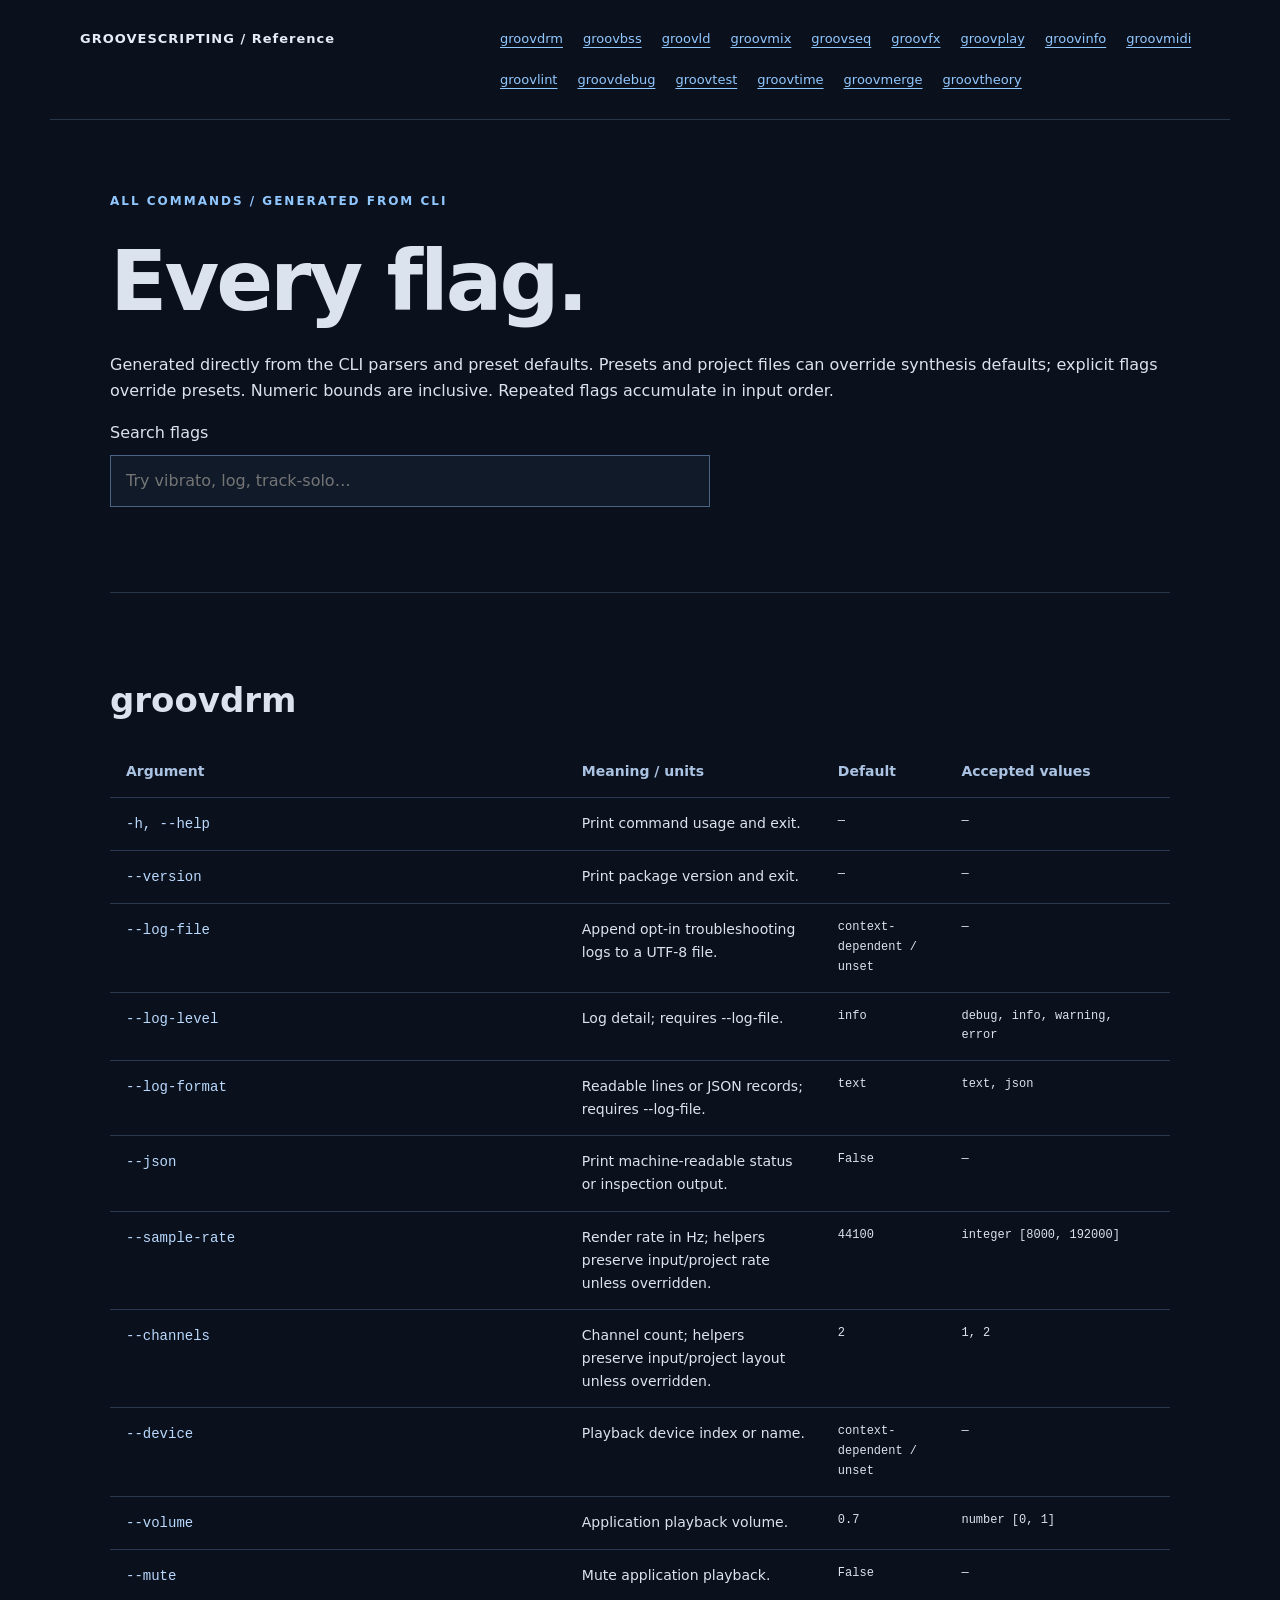
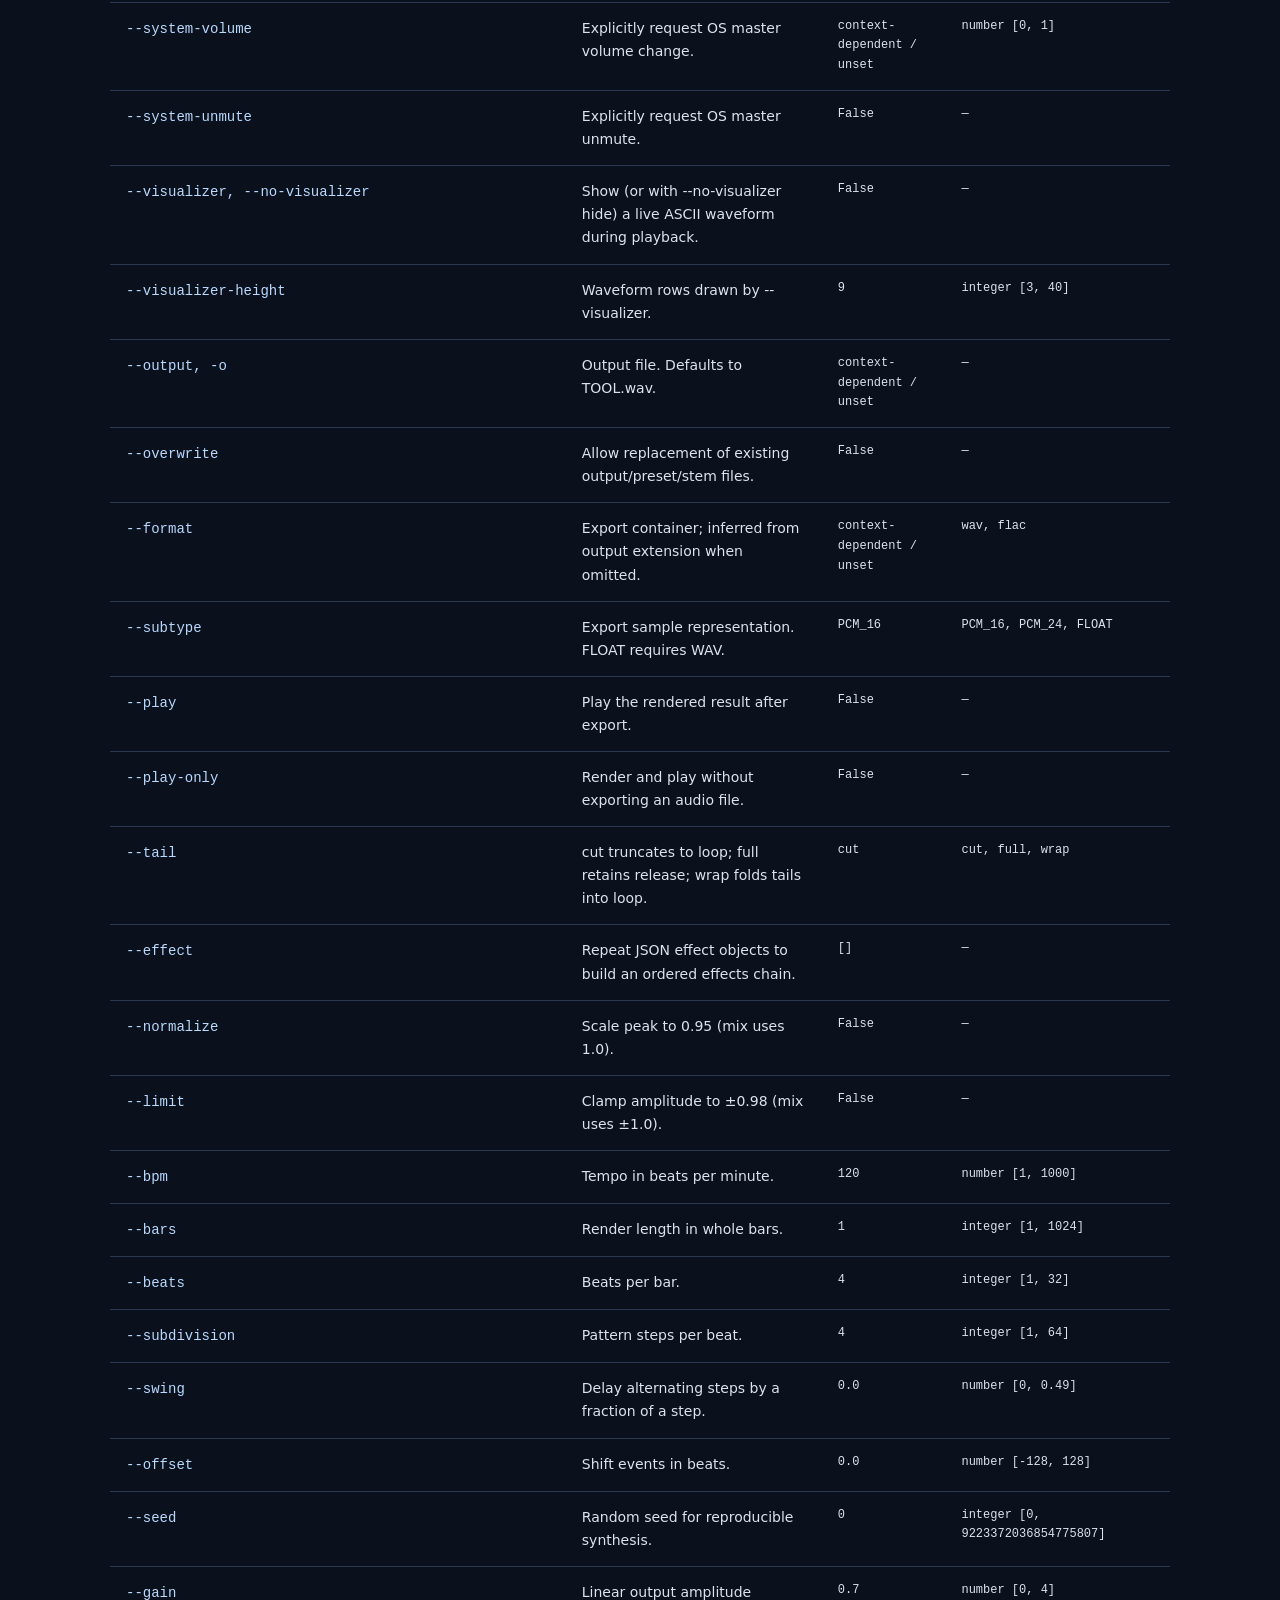
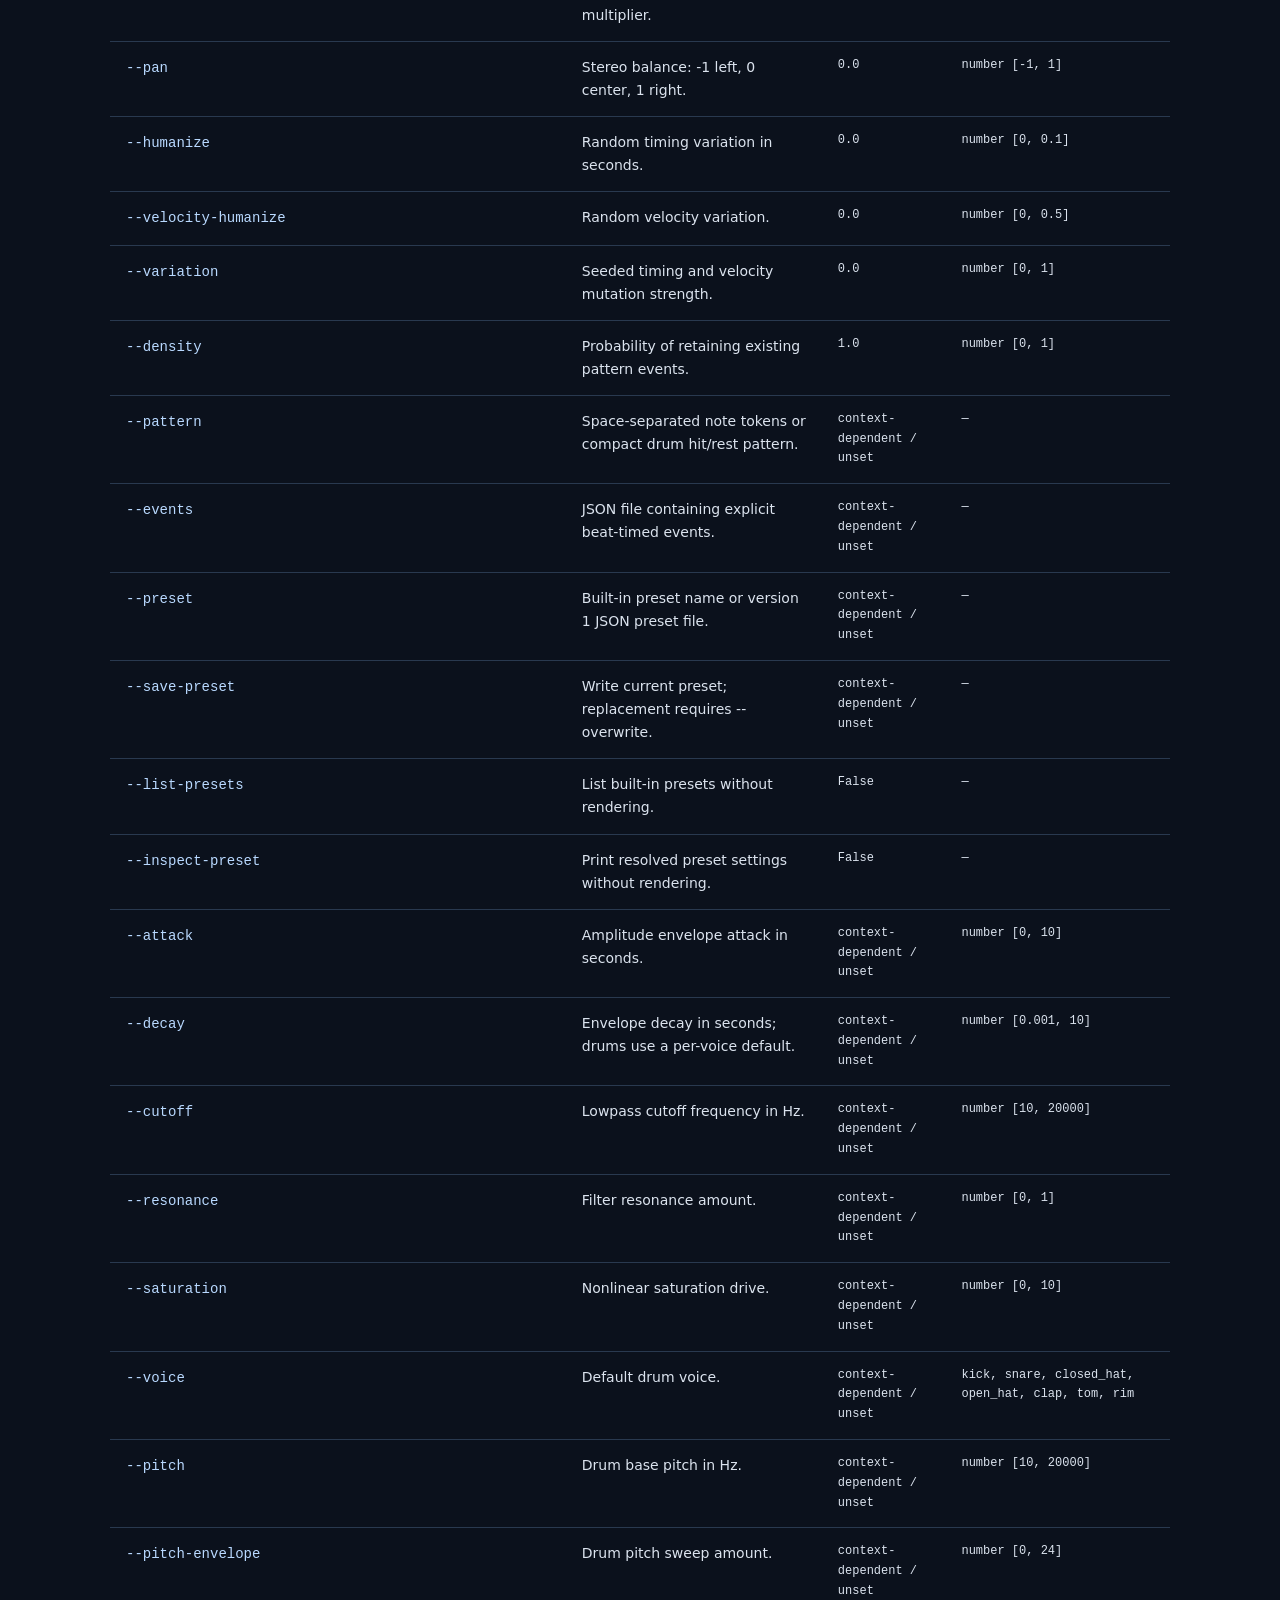
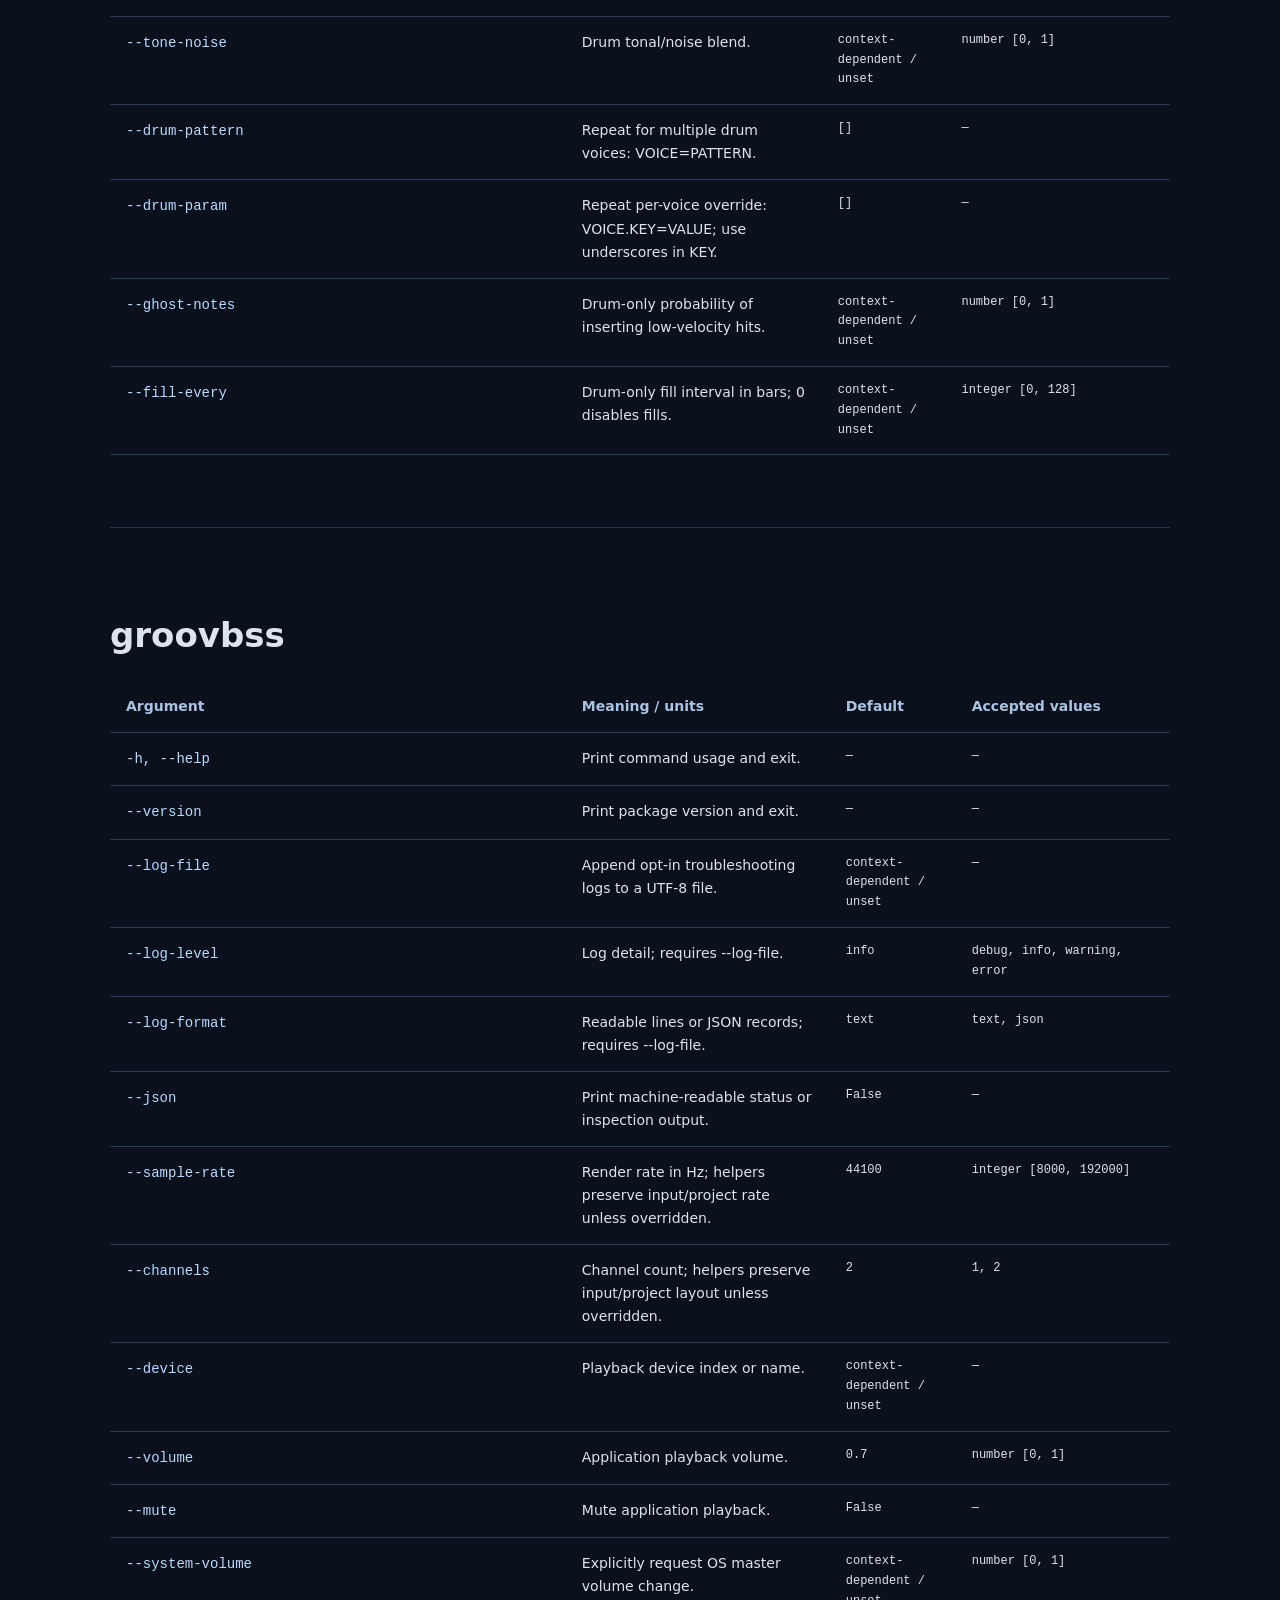
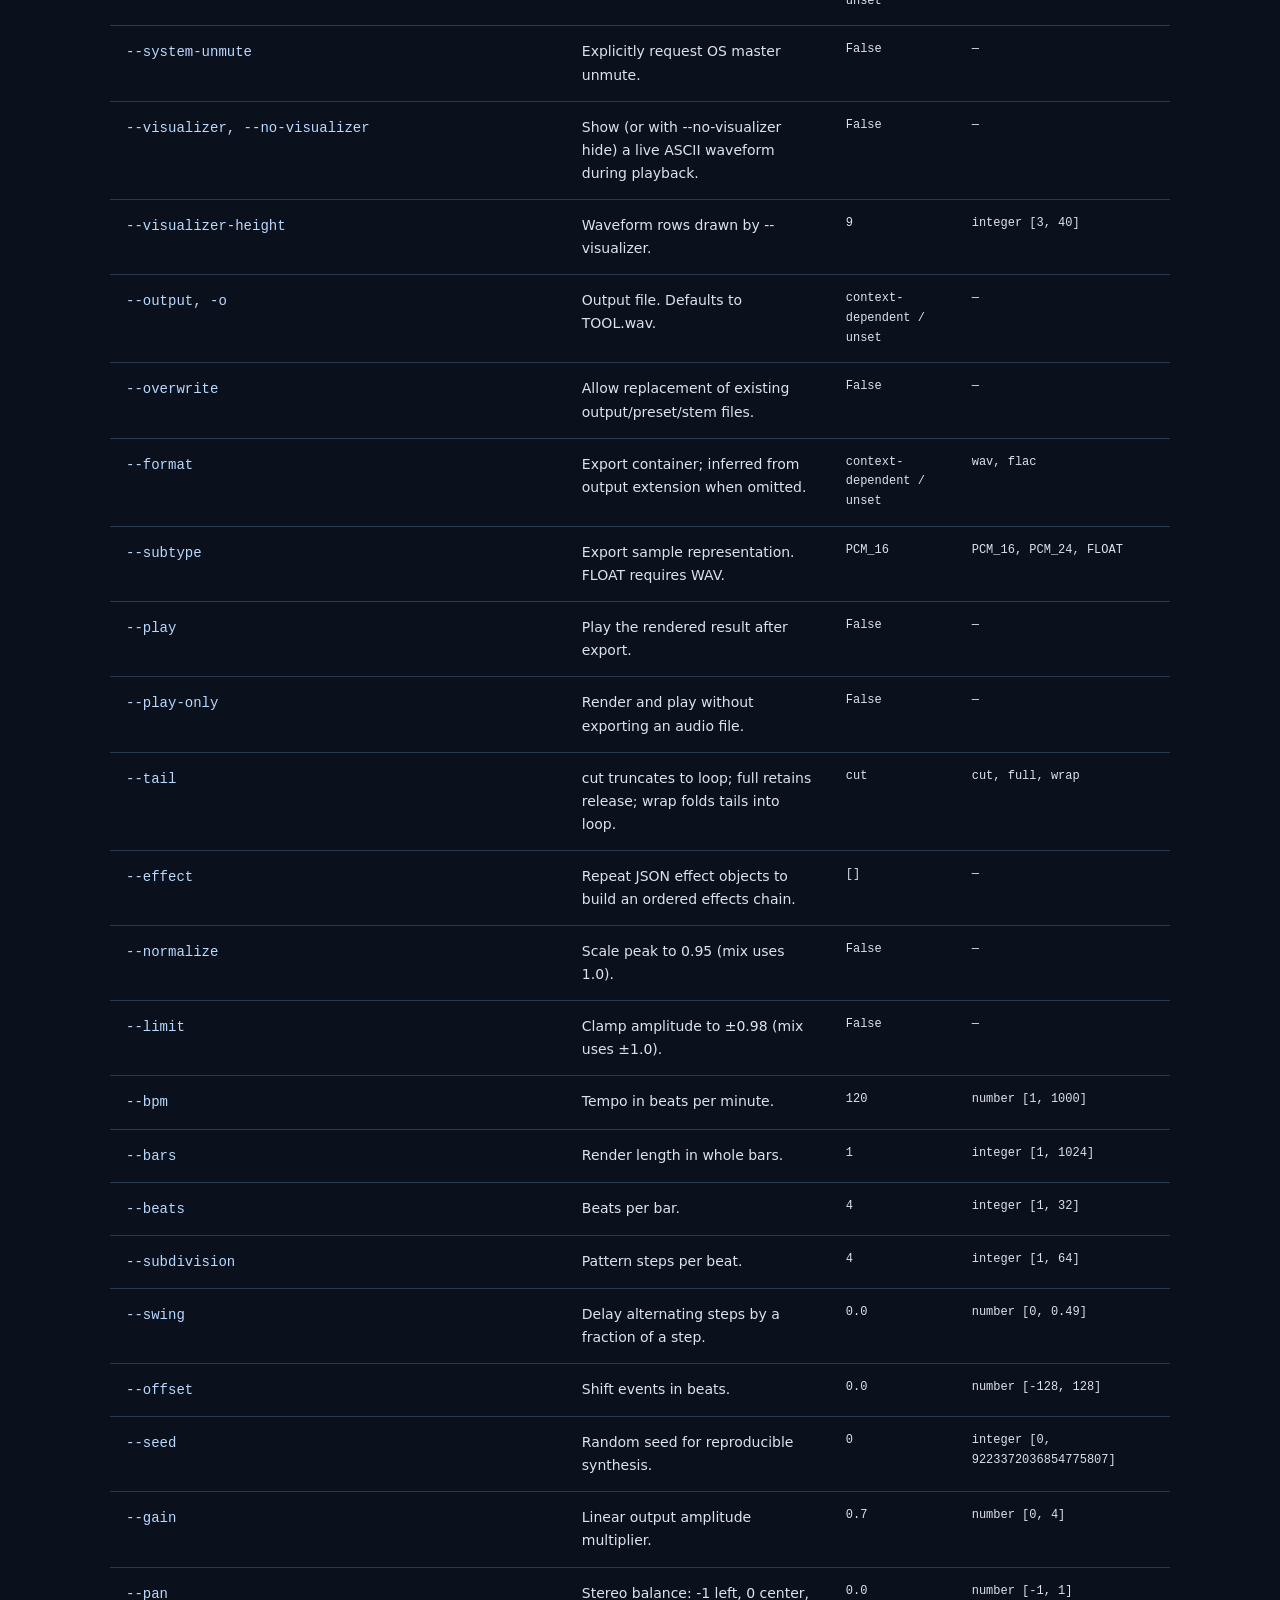
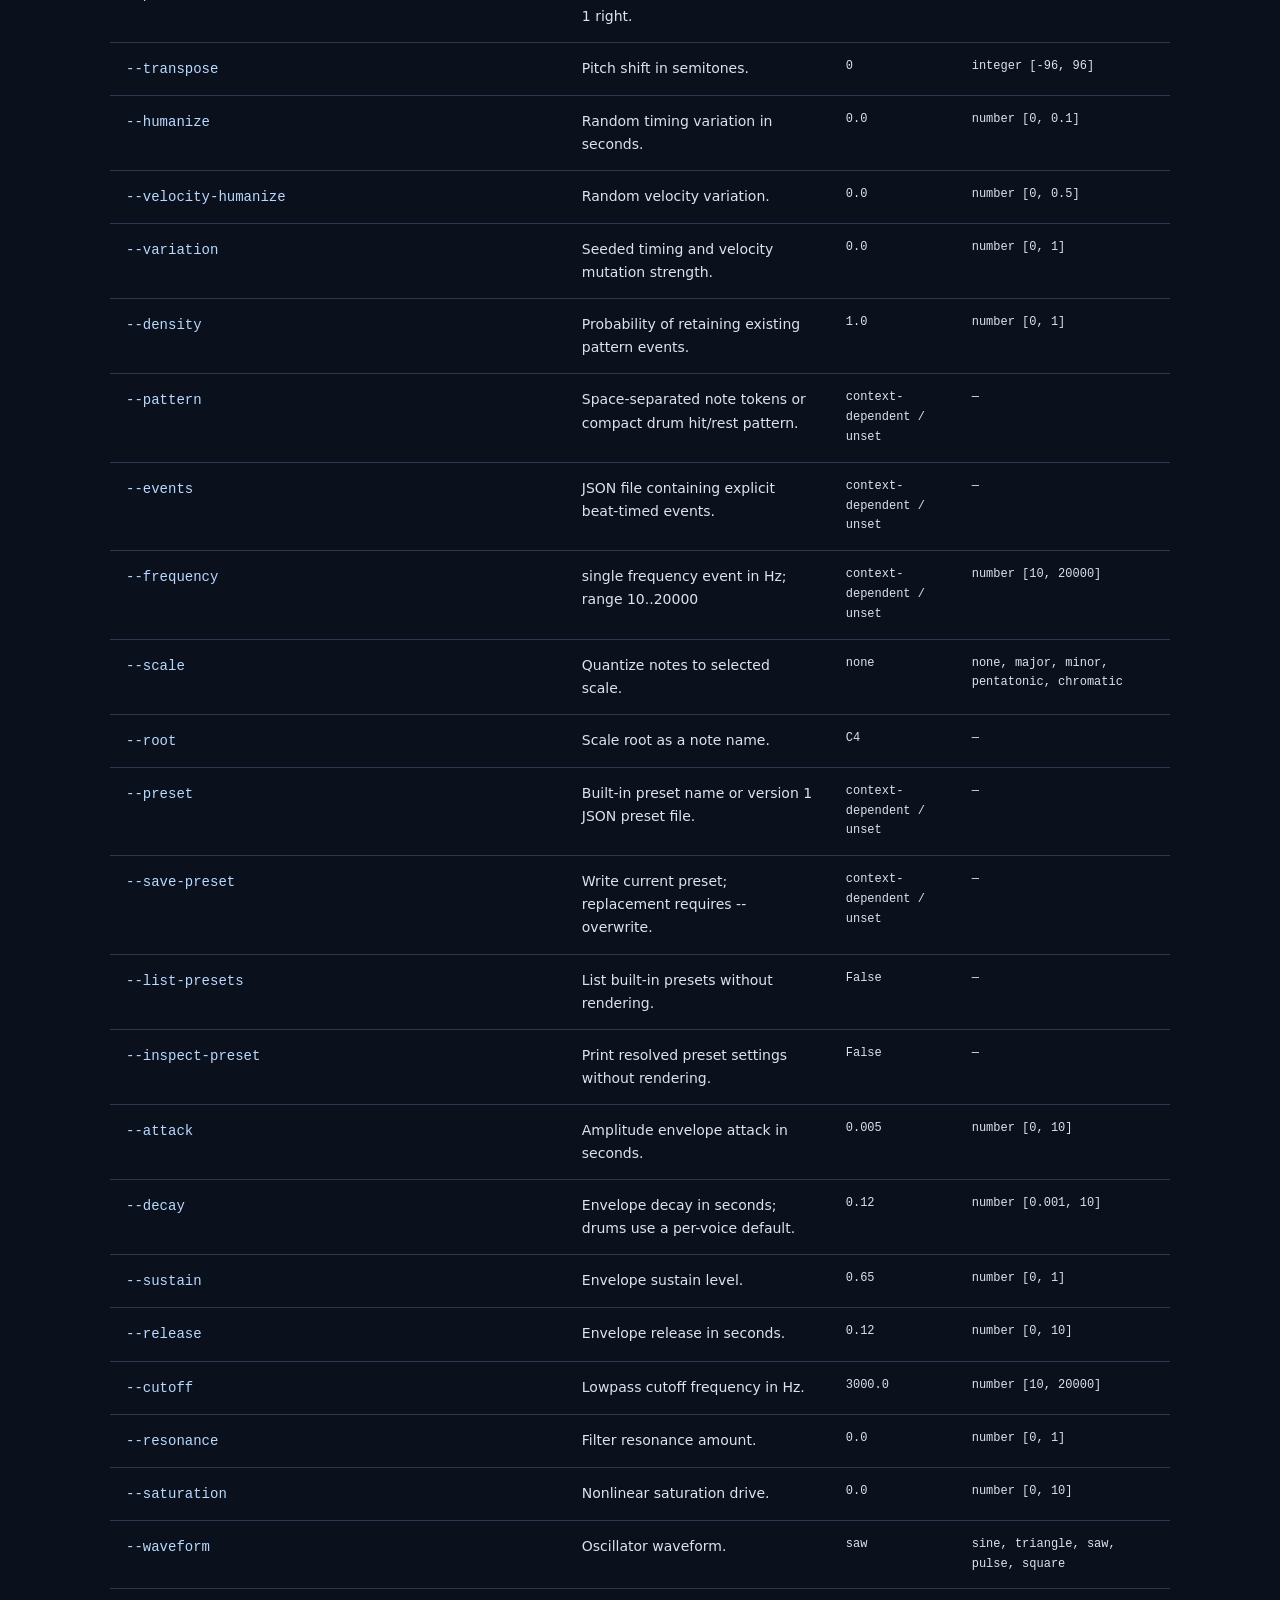
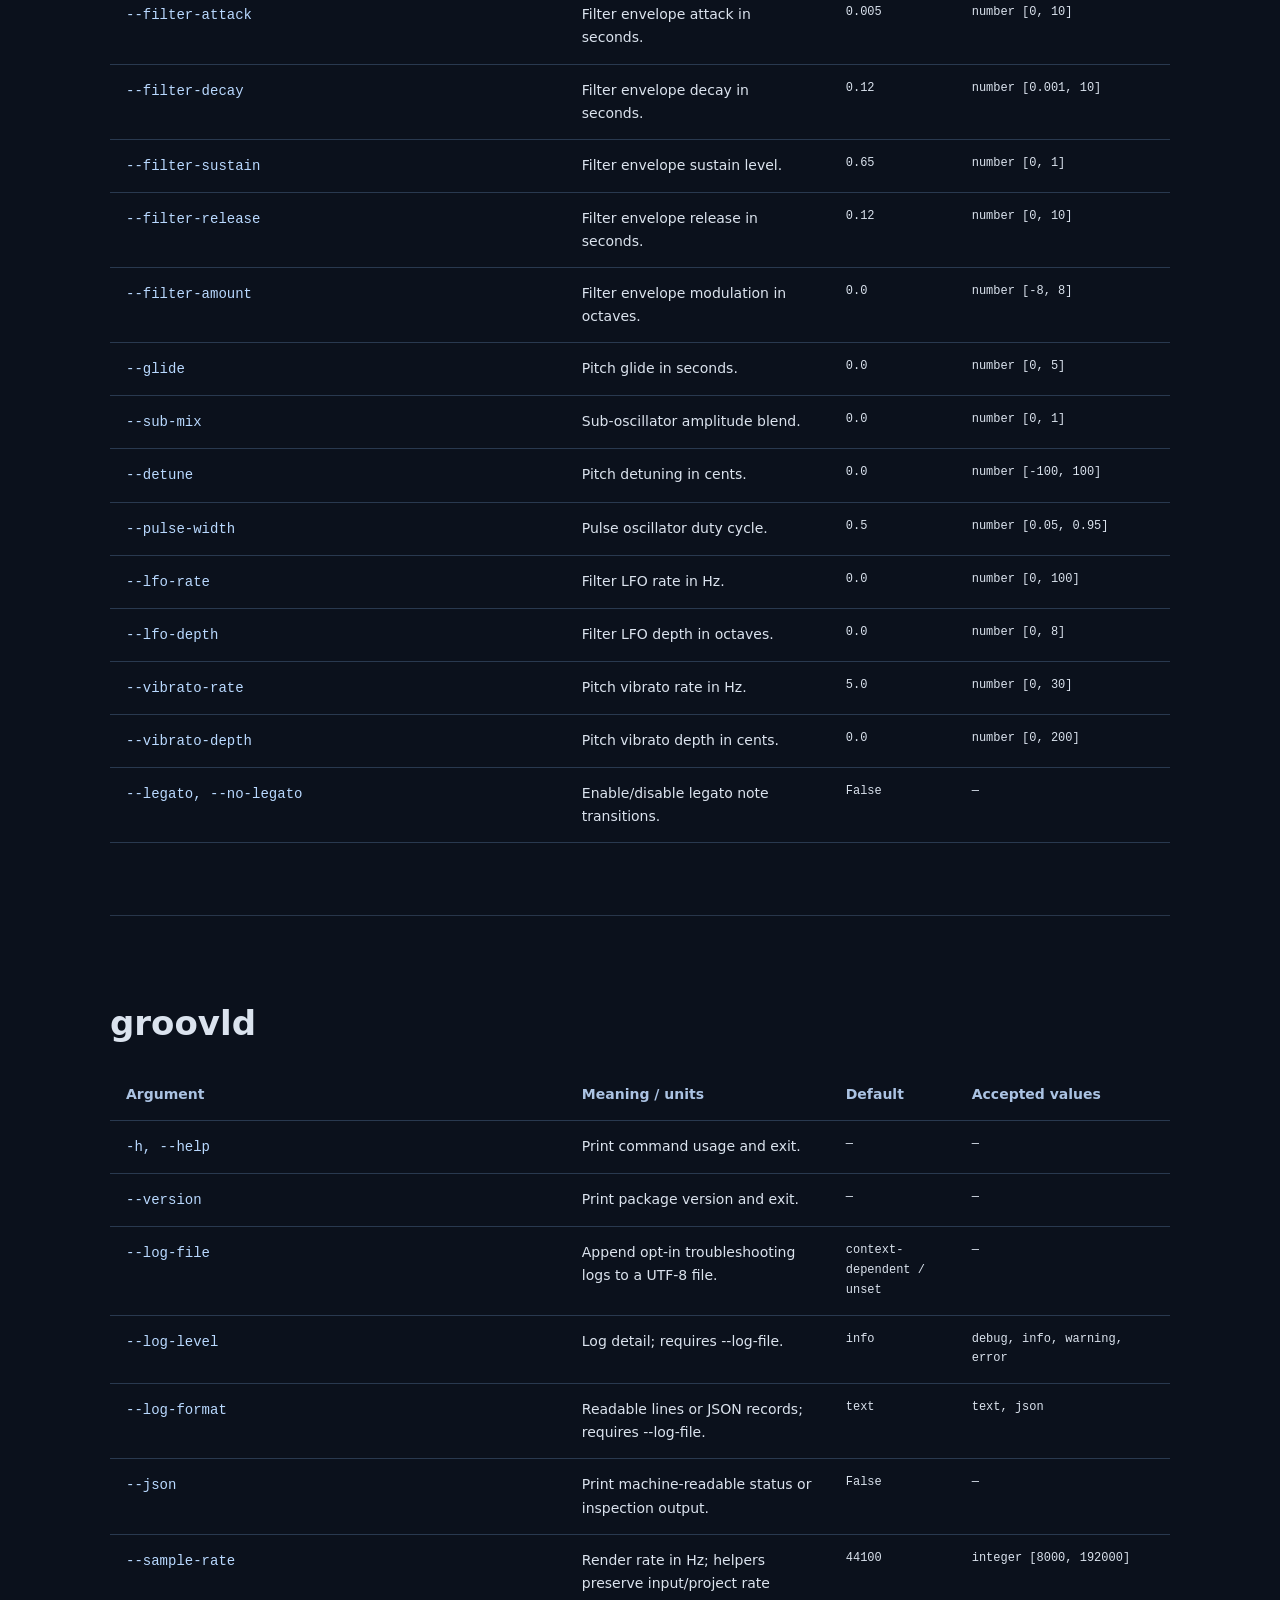
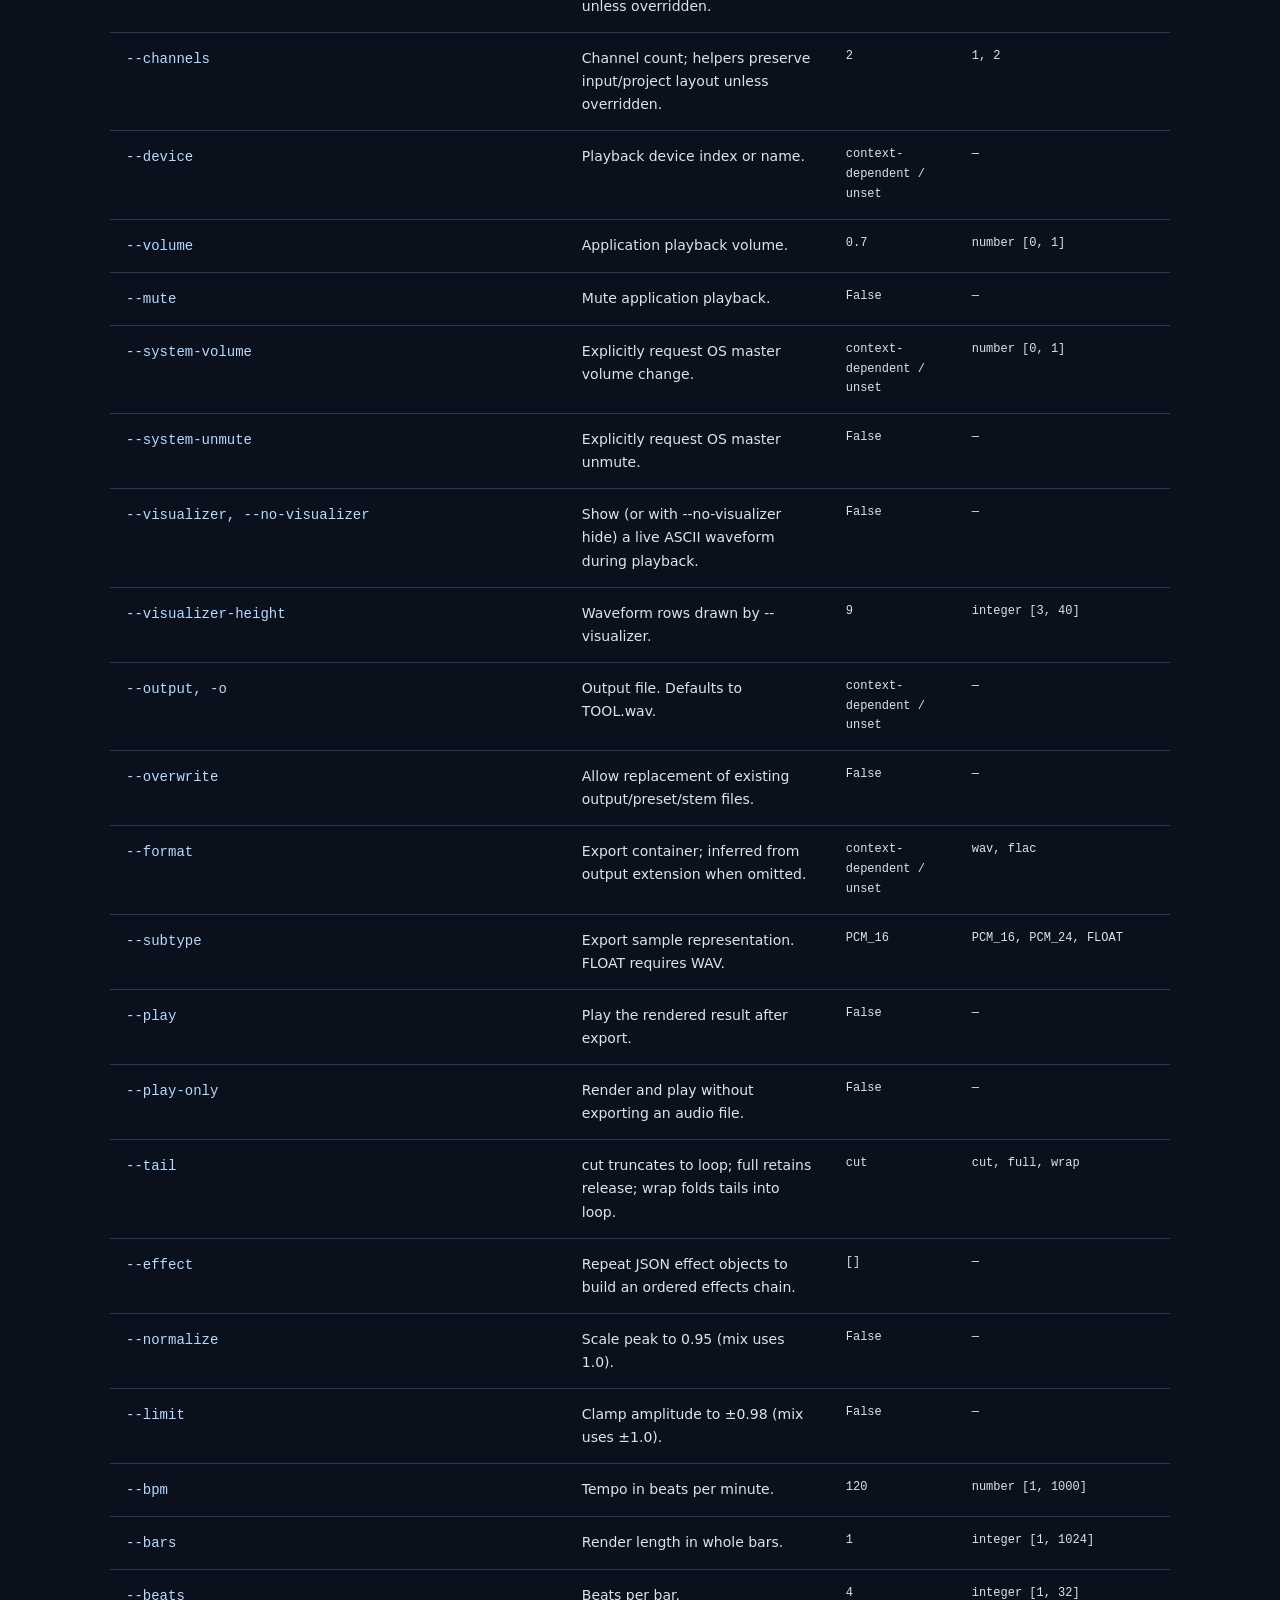
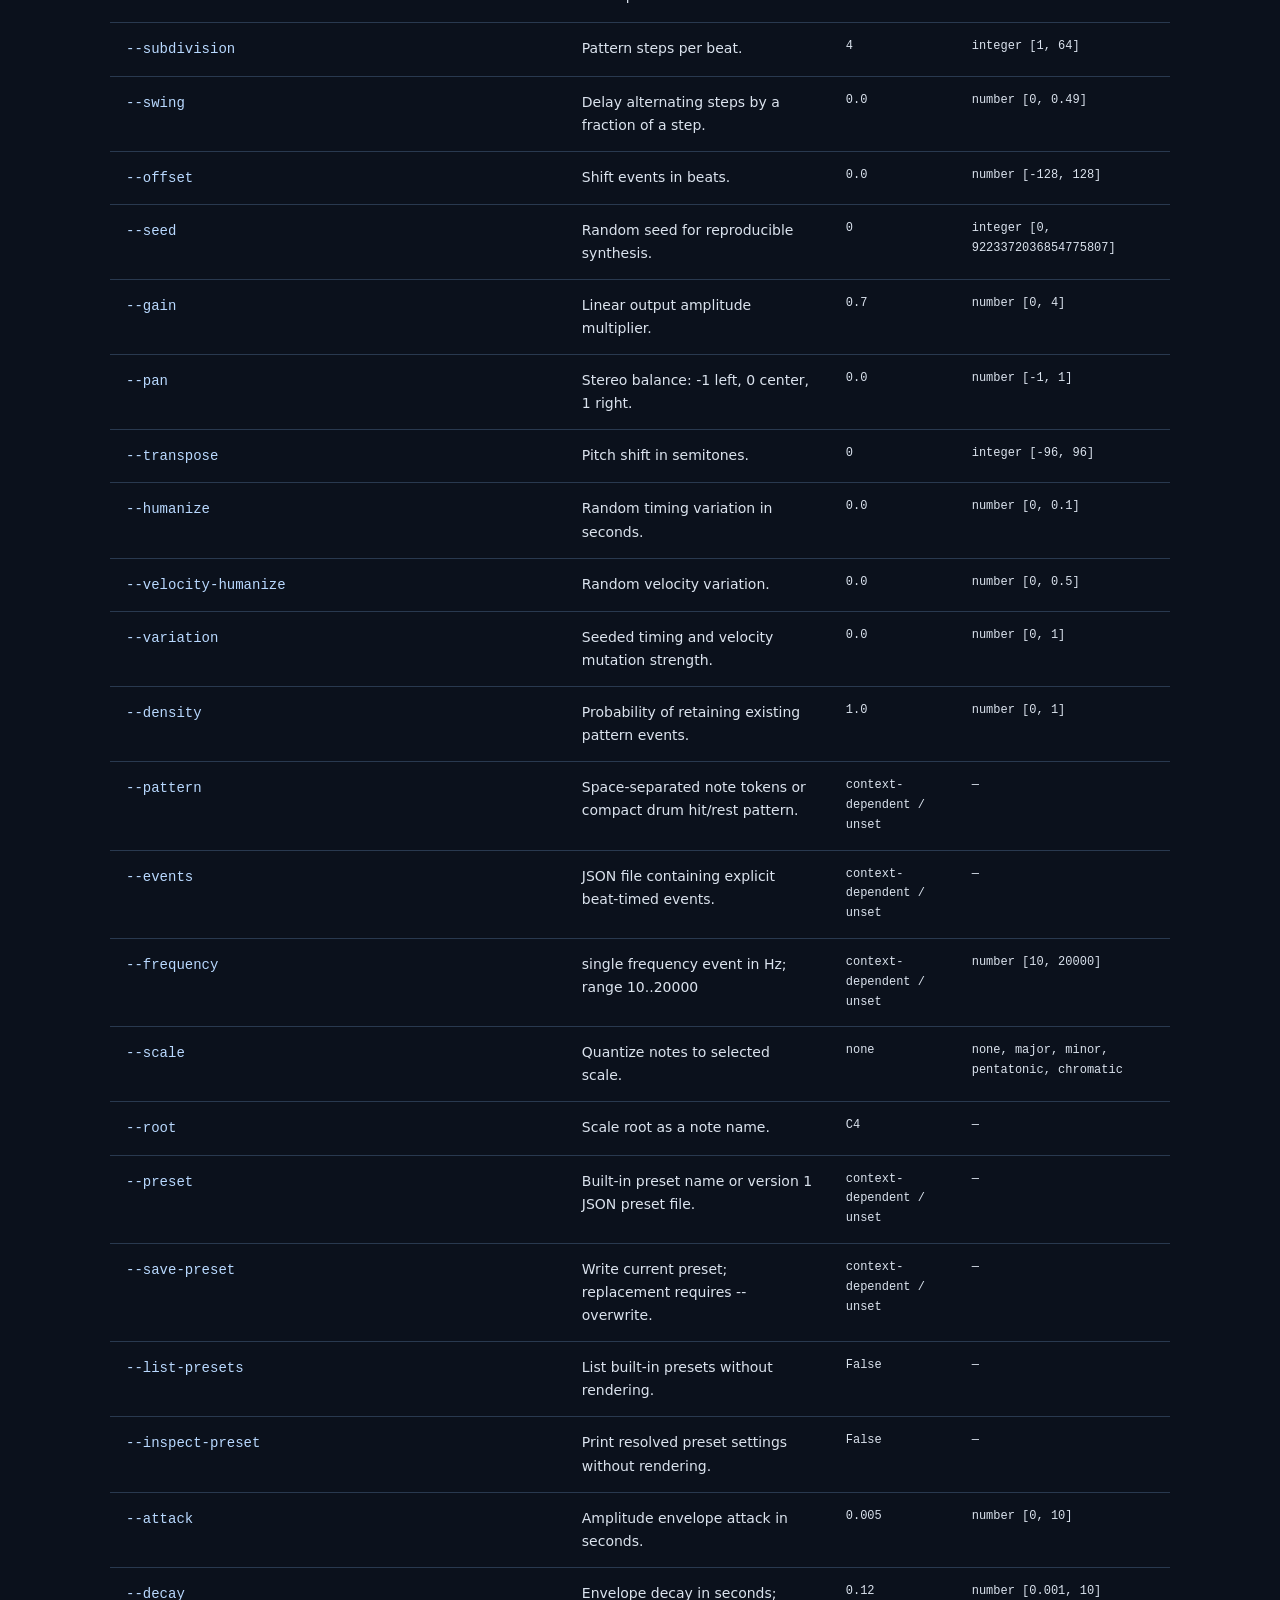
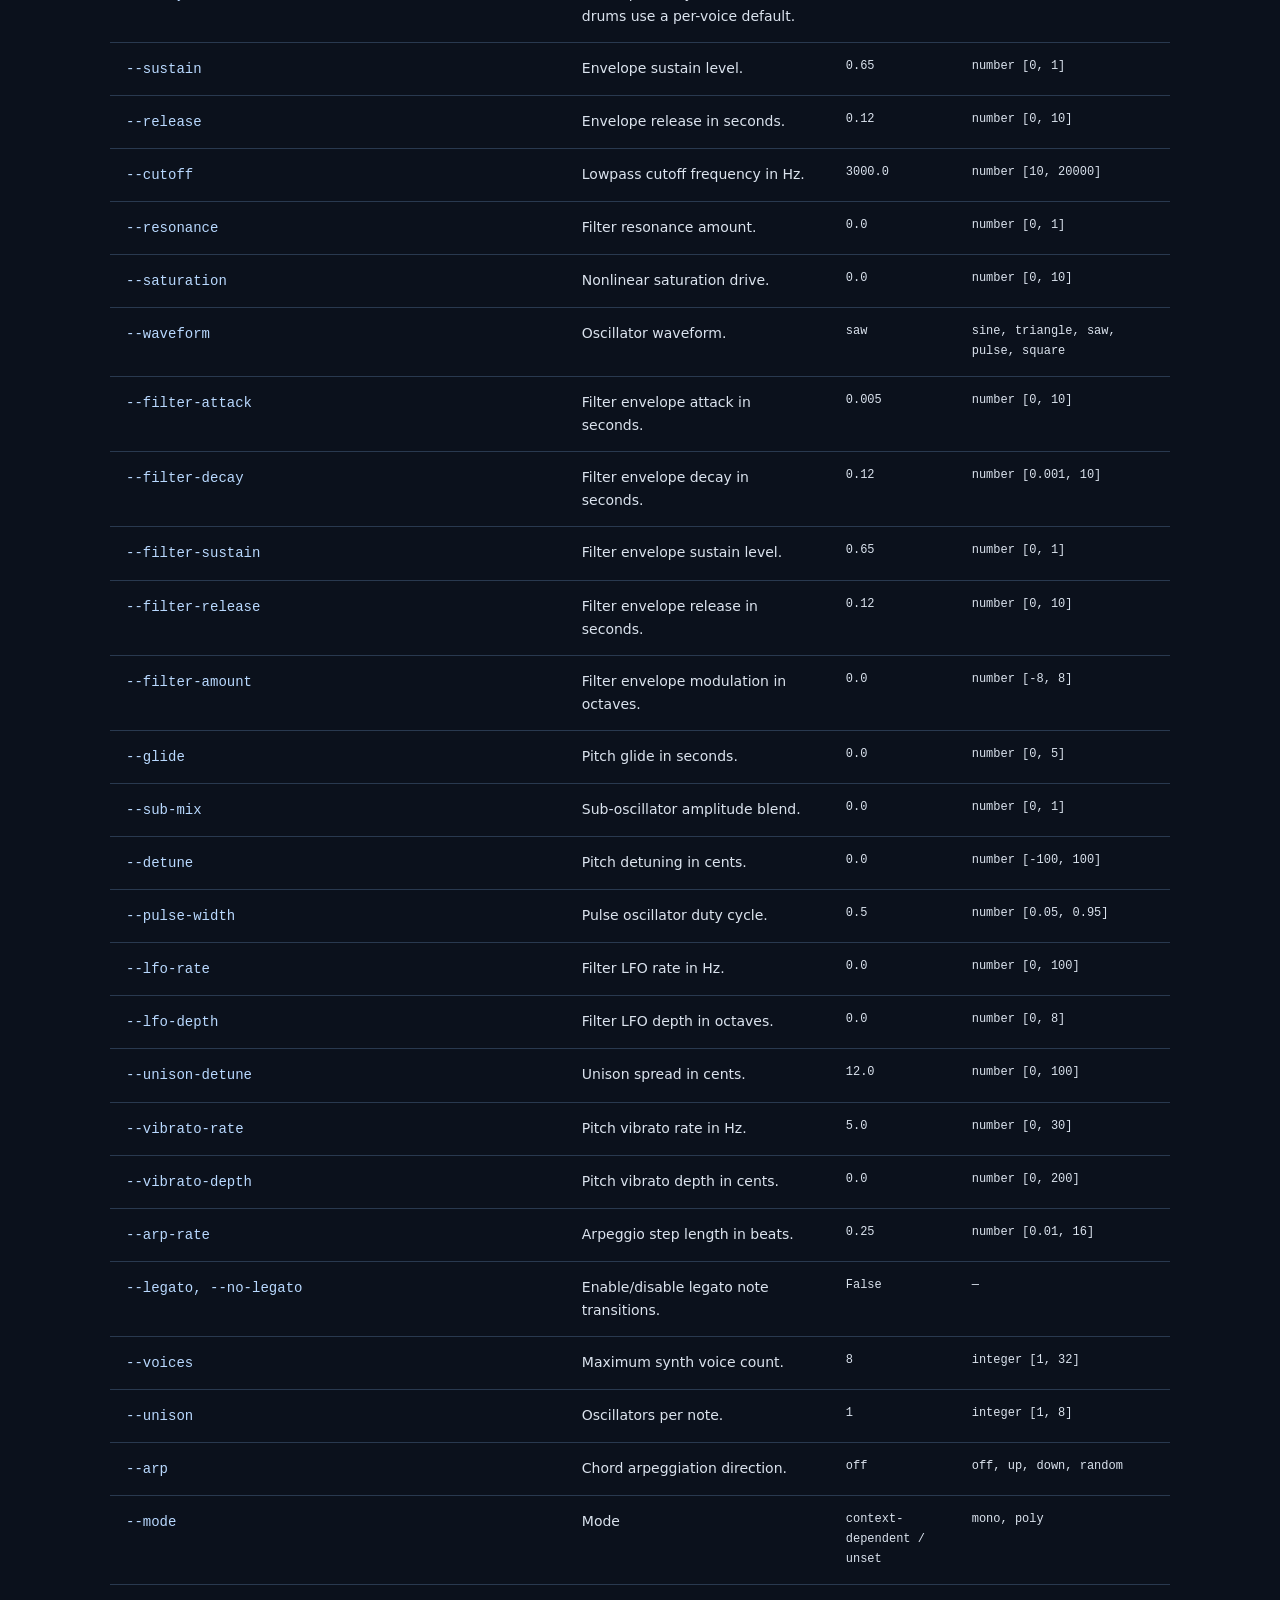
==== commit ceb2b240: "Add groovtheory, chord/euclid patterns, more scales and effects; macOS release builds; v0.4.0 Co-Aut" ====
--- a/docs/reference.html
+++ b/docs/reference.html
@@ -1 +1 @@
-<!doctype html><html lang="en"><head><meta charset="utf-8"><meta name="viewport" content="width=device-width,initial-scale=1"><title>Complete flags · GrooveScripting</title><link rel="icon" href="assets/favicon.svg"><link rel="stylesheet" href="assets/site.css"><script defer src="assets/site.js"></script></head><body><a class="skip" href="#main">Skip to content</a><header><a href="index.html" class="brand">GROOVESCRIPTING / Reference</a><nav aria-label="Commands"><a href="#groovdrm">groovdrm</a><a href="#groovbss">groovbss</a><a href="#groovld">groovld</a><a href="#groovmix">groovmix</a><a href="#groovseq">groovseq</a><a href="#groovfx">groovfx</a><a href="#groovplay">groovplay</a><a href="#groovinfo">groovinfo</a><a href="#groovmidi">groovmidi</a><a href="#groovlint">groovlint</a><a href="#groovdebug">groovdebug</a><a href="#groovtest">groovtest</a><a href="#groovtime">groovtime</a><a href="#groovmerge">groovmerge</a></nav></header><main id="main"><section><div class="eyebrow">ALL COMMANDS / GENERATED FROM CLI</div><h1>Every flag.</h1><p>Generated directly from the CLI parsers and preset defaults. Presets and project files can override synthesis defaults; explicit flags override presets. Numeric bounds are inclusive. Repeated flags accumulate in input order.</p><label for="search">Search flags</label><input id="search" type="search" placeholder="Try vibrato, log, track-solo…"><p id="search-status" role="status" class="muted"></p></section><section id="groovdrm"><h2>groovdrm</h2><div class="table-wrap"><table><thead><tr><th>Argument</th><th>Meaning / units</th><th>Default</th><th>Accepted values</th></tr></thead><tbody><tr data-search="groovdrm -h, --help Print command usage and exit."><td><code>-h, --help</code></td><td>Print command usage and exit.</td><td>—</td><td>—</td></tr><tr data-search="groovdrm --version Print package version and exit."><td><code>--version</code></td><td>Print package version and exit.</td><td>—</td><td>—</td></tr><tr data-search="groovdrm --log-file Append opt-in troubleshooting logs to a UTF-8 file."><td><code>--log-file</code></td><td>Append opt-in troubleshooting logs to a UTF-8 file.</td><td>context-dependent / unset</td><td>—</td></tr><tr data-search="groovdrm --log-level Log detail; requires --log-file."><td><code>--log-level</code></td><td>Log detail; requires --log-file.</td><td>info</td><td>debug, info, warning, error</td></tr><tr data-search="groovdrm --log-format Readable lines or JSON records; requires --log-file."><td><code>--log-format</code></td><td>Readable lines or JSON records; requires --log-file.</td><td>text</td><td>text, json</td></tr><tr data-search="groovdrm --json Print machine-readable status or inspection output."><td><code>--json</code></td><td>Print machine-readable status or inspection output.</td><td>False</td><td>—</td></tr><tr data-search="groovdrm --sample-rate Render rate in Hz; helpers preserve input/project rate unless overridden."><td><code>--sample-rate</code></td><td>Render rate in Hz; helpers preserve input/project rate unless overridden.</td><td>44100</td><td>integer [8000, 192000]</td></tr><tr data-search="groovdrm --channels Channel count; helpers preserve input/project layout unless overridden."><td><code>--channels</code></td><td>Channel count; helpers preserve input/project layout unless overridden.</td><td>2</td><td>1, 2</td></tr><tr data-search="groovdrm --device Playback device index or name."><td><code>--device</code></td><td>Playback device index or name.</td><td>context-dependent / unset</td><td>—</td></tr><tr data-search="groovdrm --volume Application playback volume."><td><code>--volume</code></td><td>Application playback volume.</td><td>0.7</td><td>number [0, 1]</td></tr><tr data-search="groovdrm --mute Mute application playback."><td><code>--mute</code></td><td>Mute application playback.</td><td>False</td><td>—</td></tr><tr data-search="groovdrm --system-volume Explicitly request OS master volume change."><td><code>--system-volume</code></td><td>Explicitly request OS master volume change.</td><td>context-dependent / unset</td><td>number [0, 1]</td></tr><tr data-search="groovdrm --system-unmute Explicitly request OS master unmute."><td><code>--system-unmute</code></td><td>Explicitly request OS master unmute.</td><td>False</td><td>—</td></tr><tr data-search="groovdrm --visualizer, --no-visualizer Show (or with --no-visualizer hide) a live ASCII waveform during playback."><td><code>--visualizer, --no-visualizer</code></td><td>Show (or with --no-visualizer hide) a live ASCII waveform during playback.</td><td>False</td><td>—</td></tr><tr data-search="groovdrm --visualizer-height Waveform rows drawn by --visualizer."><td><code>--visualizer-height</code></td><td>Waveform rows drawn by --visualizer.</td><td>9</td><td>integer [3, 40]</td></tr><tr data-search="groovdrm --output, -o Output file. Defaults to TOOL.wav."><td><code>--output, -o</code></td><td>Output file. Defaults to TOOL.wav.</td><td>context-dependent / unset</td><td>—</td></tr><tr data-search="groovdrm --overwrite Allow replacement of existing output/preset/stem files."><td><code>--overwrite</code></td><td>Allow replacement of existing output/preset/stem files.</td><td>False</td><td>—</td></tr><tr data-search="groovdrm --format Export container; inferred from output extension when omitted."><td><code>--format</code></td><td>Export container; inferred from output extension when omitted.</td><td>context-dependent / unset</td><td>wav, flac</td></tr><tr data-search="groovdrm --subtype Export sample representation. FLOAT requires WAV."><td><code>--subtype</code></td><td>Export sample representation. FLOAT requires WAV.</td><td>PCM_16</td><td>PCM_16, PCM_24, FLOAT</td></tr><tr data-search="groovdrm --play Play the rendered result after export."><td><code>--play</code></td><td>Play the rendered result after export.</td><td>False</td><td>—</td></tr><tr data-search="groovdrm --play-only Render and play without exporting an audio file."><td><code>--play-only</code></td><td>Render and play without exporting an audio file.</td><td>False</td><td>—</td></tr><tr data-search="groovdrm --tail cut truncates to loop; full retains release; wrap folds tails into loop."><td><code>--tail</code></td><td>cut truncates to loop; full retains release; wrap folds tails into loop.</td><td>cut</td><td>cut, full, wrap</td></tr><tr data-search="groovdrm --effect Repeat JSON effect objects to build an ordered effects chain."><td><code>--effect</code></td><td>Repeat JSON effect objects to build an ordered effects chain.</td><td>[]</td><td>—</td></tr><tr data-search="groovdrm --normalize Scale peak to 0.95 (mix uses 1.0)."><td><code>--normalize</code></td><td>Scale peak to 0.95 (mix uses 1.0).</td><td>False</td><td>—</td></tr><tr data-search="groovdrm --limit Clamp amplitude to ±0.98 (mix uses ±1.0)."><td><code>--limit</code></td><td>Clamp amplitude to ±0.98 (mix uses ±1.0).</td><td>False</td><td>—</td></tr><tr data-search="groovdrm --bpm Tempo in beats per minute."><td><code>--bpm</code></td><td>Tempo in beats per minute.</td><td>120</td><td>number [1, 1000]</td></tr><tr data-search="groovdrm --bars Render length in whole bars."><td><code>--bars</code></td><td>Render length in whole bars.</td><td>1</td><td>integer [1, 1024]</td></tr><tr data-search="groovdrm --beats Beats per bar."><td><code>--beats</code></td><td>Beats per bar.</td><td>4</td><td>integer [1, 32]</td></tr><tr data-search="groovdrm --subdivision Pattern steps per beat."><td><code>--subdivision</code></td><td>Pattern steps per beat.</td><td>4</td><td>integer [1, 64]</td></tr><tr data-search="groovdrm --swing Delay alternating steps by a fraction of a step."><td><code>--swing</code></td><td>Delay alternating steps by a fraction of a step.</td><td>0.0</td><td>number [0, 0.49]</td></tr><tr data-search="groovdrm --offset Shift events in beats."><td><code>--offset</code></td><td>Shift events in beats.</td><td>0.0</td><td>number [-128, 128]</td></tr><tr data-search="groovdrm --seed Random seed for reproducible synthesis."><td><code>--seed</code></td><td>Random seed for reproducible synthesis.</td><td>0</td><td>integer [0, 9223372036854775807]</td></tr><tr data-search="groovdrm --gain Linear output amplitude multiplier."><td><code>--gain</code></td><td>Linear output amplitude multiplier.</td><td>0.7</td><td>number [0, 4]</td></tr><tr data-search="groovdrm --pan Stereo balance: -1 left, 0 center, 1 right."><td><code>--pan</code></td><td>Stereo balance: -1 left, 0 center, 1 right.</td><td>0.0</td><td>number [-1, 1]</td></tr><tr data-search="groovdrm --humanize Random timing variation in seconds."><td><code>--humanize</code></td><td>Random timing variation in seconds.</td><td>0.0</td><td>number [0, 0.1]</td></tr><tr data-search="groovdrm --velocity-humanize Random velocity variation."><td><code>--velocity-humanize</code></td><td>Random velocity variation.</td><td>0.0</td><td>number [0, 0.5]</td></tr><tr data-search="groovdrm --variation Seeded timing and velocity mutation strength."><td><code>--variation</code></td><td>Seeded timing and velocity mutation strength.</td><td>0.0</td><td>number [0, 1]</td></tr><tr data-search="groovdrm --density Probability of retaining existing pattern events."><td><code>--density</code></td><td>Probability of retaining existing pattern events.</td><td>1.0</td><td>number [0, 1]</td></tr><tr data-search="groovdrm --pattern Space-separated note tokens or compact drum hit/rest pattern."><td><code>--pattern</code></td><td>Space-separated note tokens or compact drum hit/rest pattern.</td><td>context-dependent / unset</td><td>—</td></tr><tr data-search="groovdrm --events JSON file containing explicit beat-timed events."><td><code>--events</code></td><td>JSON file containing explicit beat-timed events.</td><td>context-dependent / unset</td><td>—</td></tr><tr data-search="groovdrm --preset Built-in preset name or version 1 JSON preset file."><td><code>--preset</code></td><td>Built-in preset name or version 1 JSON preset file.</td><td>context-dependent / unset</td><td>—</td></tr><tr data-search="groovdrm --save-preset Write current preset; replacement requires --overwrite."><td><code>--save-preset</code></td><td>Write current preset; replacement requires --overwrite.</td><td>context-dependent / unset</td><td>—</td></tr><tr data-search="groovdrm --list-presets List built-in presets without rendering."><td><code>--list-presets</code></td><td>List built-in presets without rendering.</td><td>False</td><td>—</td></tr><tr data-search="groovdrm --inspect-preset Print resolved preset settings without rendering."><td><code>--inspect-preset</code></td><td>Print resolved preset settings without rendering.</td><td>False</td><td>—</td></tr><tr data-search="groovdrm --attack Amplitude envelope attack in seconds."><td><code>--attack</code></td><td>Amplitude envelope attack in seconds.</td><td>context-dependent / unset</td><td>number [0, 10]</td></tr><tr data-search="groovdrm --decay Envelope decay in seconds; drums use a per-voice default."><td><code>--decay</code></td><td>Envelope decay in seconds; drums use a per-voice default.</td><td>context-dependent / unset</td><td>number [0.001, 10]</td></tr><tr data-search="groovdrm --cutoff Lowpass cutoff frequency in Hz."><td><code>--cutoff</code></td><td>Lowpass cutoff frequency in Hz.</td><td>context-dependent / unset</td><td>number [10, 20000]</td></tr><tr data-search="groovdrm --resonance Filter resonance amount."><td><code>--resonance</code></td><td>Filter resonance amount.</td><td>context-dependent / unset</td><td>number [0, 1]</td></tr><tr data-search="groovdrm --saturation Nonlinear saturation drive."><td><code>--saturation</code></td><td>Nonlinear saturation drive.</td><td>context-dependent / unset</td><td>number [0, 10]</td></tr><tr data-search="groovdrm --voice Default drum voice."><td><code>--voice</code></td><td>Default drum voice.</td><td>context-dependent / unset</td><td>kick, snare, closed_hat, open_hat, clap, tom, rim</td></tr><tr data-search="groovdrm --pitch Drum base pitch in Hz."><td><code>--pitch</code></td><td>Drum base pitch in Hz.</td><td>context-dependent / unset</td><td>number [10, 20000]</td></tr><tr data-search="groovdrm --pitch-envelope Drum pitch sweep amount."><td><code>--pitch-envelope</code></td><td>Drum pitch sweep amount.</td><td>context-dependent / unset</td><td>number [0, 24]</td></tr><tr data-search="groovdrm --tone-noise Drum tonal/noise blend."><td><code>--tone-noise</code></td><td>Drum tonal/noise blend.</td><td>context-dependent / unset</td><td>number [0, 1]</td></tr><tr data-search="groovdrm --drum-pattern Repeat for multiple drum voices: VOICE=PATTERN."><td><code>--drum-pattern</code></td><td>Repeat for multiple drum voices: VOICE=PATTERN.</td><td>[]</td><td>—</td></tr><tr data-search="groovdrm --drum-param Repeat per-voice override: VOICE.KEY=VALUE; use underscores in KEY."><td><code>--drum-param</code></td><td>Repeat per-voice override: VOICE.KEY=VALUE; use underscores in KEY.</td><td>[]</td><td>—</td></tr><tr data-search="groovdrm --ghost-notes Drum-only probability of inserting low-velocity hits."><td><code>--ghost-notes</code></td><td>Drum-only probability of inserting low-velocity hits.</td><td>context-dependent / unset</td><td>number [0, 1]</td></tr><tr data-search="groovdrm --fill-every Drum-only fill interval in bars; 0 disables fills."><td><code>--fill-every</code></td><td>Drum-only fill interval in bars; 0 disables fills.</td><td>context-dependent / unset</td><td>integer [0, 128]</td></tr></tbody></table></div></section><section id="groovbss"><h2>groovbss</h2><div class="table-wrap"><table><thead><tr><th>Argument</th><th>Meaning / units</th><th>Default</th><th>Accepted values</th></tr></thead><tbody><tr data-search="groovbss -h, --help Print command usage and exit."><td><code>-h, --help</code></td><td>Print command usage and exit.</td><td>—</td><td>—</td></tr><tr data-search="groovbss --version Print package version and exit."><td><code>--version</code></td><td>Print package version and exit.</td><td>—</td><td>—</td></tr><tr data-search="groovbss --log-file Append opt-in troubleshooting logs to a UTF-8 file."><td><code>--log-file</code></td><td>Append opt-in troubleshooting logs to a UTF-8 file.</td><td>context-dependent / unset</td><td>—</td></tr><tr data-search="groovbss --log-level Log detail; requires --log-file."><td><code>--log-level</code></td><td>Log detail; requires --log-file.</td><td>info</td><td>debug, info, warning, error</td></tr><tr data-search="groovbss --log-format Readable lines or JSON records; requires --log-file."><td><code>--log-format</code></td><td>Readable lines or JSON records; requires --log-file.</td><td>text</td><td>text, json</td></tr><tr data-search="groovbss --json Print machine-readable status or inspection output."><td><code>--json</code></td><td>Print machine-readable status or inspection output.</td><td>False</td><td>—</td></tr><tr data-search="groovbss --sample-rate Render rate in Hz; helpers preserve input/project rate unless overridden."><td><code>--sample-rate</code></td><td>Render rate in Hz; helpers preserve input/project rate unless overridden.</td><td>44100</td><td>integer [8000, 192000]</td></tr><tr data-search="groovbss --channels Channel count; helpers preserve input/project layout unless overridden."><td><code>--channels</code></td><td>Channel count; helpers preserve input/project layout unless overridden.</td><td>2</td><td>1, 2</td></tr><tr data-search="groovbss --device Playback device index or name."><td><code>--device</code></td><td>Playback device index or name.</td><td>context-dependent / unset</td><td>—</td></tr><tr data-search="groovbss --volume Application playback volume."><td><code>--volume</code></td><td>Application playback volume.</td><td>0.7</td><td>number [0, 1]</td></tr><tr data-search="groovbss --mute Mute application playback."><td><code>--mute</code></td><td>Mute application playback.</td><td>False</td><td>—</td></tr><tr data-search="groovbss --system-volume Explicitly request OS master volume change."><td><code>--system-volume</code></td><td>Explicitly request OS master volume change.</td><td>context-dependent / unset</td><td>number [0, 1]</td></tr><tr data-search="groovbss --system-unmute Explicitly request OS master unmute."><td><code>--system-unmute</code></td><td>Explicitly request OS master unmute.</td><td>False</td><td>—</td></tr><tr data-search="groovbss --visualizer, --no-visualizer Show (or with --no-visualizer hide) a live ASCII waveform during playback."><td><code>--visualizer, --no-visualizer</code></td><td>Show (or with --no-visualizer hide) a live ASCII waveform during playback.</td><td>False</td><td>—</td></tr><tr data-search="groovbss --visualizer-height Waveform rows drawn by --visualizer."><td><code>--visualizer-height</code></td><td>Waveform rows drawn by --visualizer.</td><td>9</td><td>integer [3, 40]</td></tr><tr data-search="groovbss --output, -o Output file. Defaults to TOOL.wav."><td><code>--output, -o</code></td><td>Output file. Defaults to TOOL.wav.</td><td>context-dependent / unset</td><td>—</td></tr><tr data-search="groovbss --overwrite Allow replacement of existing output/preset/stem files."><td><code>--overwrite</code></td><td>Allow replacement of existing output/preset/stem files.</td><td>False</td><td>—</td></tr><tr data-search="groovbss --format Export container; inferred from output extension when omitted."><td><code>--format</code></td><td>Export container; inferred from output extension when omitted.</td><td>context-dependent / unset</td><td>wav, flac</td></tr><tr data-search="groovbss --subtype Export sample representation. FLOAT requires WAV."><td><code>--subtype</code></td><td>Export sample representation. FLOAT requires WAV.</td><td>PCM_16</td><td>PCM_16, PCM_24, FLOAT</td></tr><tr data-search="groovbss --play Play the rendered result after export."><td><code>--play</code></td><td>Play the rendered result after export.</td><td>False</td><td>—</td></tr><tr data-search="groovbss --play-only Render and play without exporting an audio file."><td><code>--play-only</code></td><td>Render and play without exporting an audio file.</td><td>False</td><td>—</td></tr><tr data-search="groovbss --tail cut truncates to loop; full retains release; wrap folds tails into loop."><td><code>--tail</code></td><td>cut truncates to loop; full retains release; wrap folds tails into loop.</td><td>cut</td><td>cut, full, wrap</td></tr><tr data-search="groovbss --effect Repeat JSON effect objects to build an ordered effects chain."><td><code>--effect</code></td><td>Repeat JSON effect objects to build an ordered effects chain.</td><td>[]</td><td>—</td></tr><tr data-search="groovbss --normalize Scale peak to 0.95 (mix uses 1.0)."><td><code>--normalize</code></td><td>Scale peak to 0.95 (mix uses 1.0).</td><td>False</td><td>—</td></tr><tr data-search="groovbss --limit Clamp amplitude to ±0.98 (mix uses ±1.0)."><td><code>--limit</code></td><td>Clamp amplitude to ±0.98 (mix uses ±1.0).</td><td>False</td><td>—</td></tr><tr data-search="groovbss --bpm Tempo in beats per minute."><td><code>--bpm</code></td><td>Tempo in beats per minute.</td><td>120</td><td>number [1, 1000]</td></tr><tr data-search="groovbss --bars Render length in whole bars."><td><code>--bars</code></td><td>Render length in whole bars.</td><td>1</td><td>integer [1, 1024]</td></tr><tr data-search="groovbss --beats Beats per bar."><td><code>--beats</code></td><td>Beats per bar.</td><td>4</td><td>integer [1, 32]</td></tr><tr data-search="groovbss --subdivision Pattern steps per beat."><td><code>--subdivision</code></td><td>Pattern steps per beat.</td><td>4</td><td>integer [1, 64]</td></tr><tr data-search="groovbss --swing Delay alternating steps by a fraction of a step."><td><code>--swing</code></td><td>Delay alternating steps by a fraction of a step.</td><td>0.0</td><td>number [0, 0.49]</td></tr><tr data-search="groovbss --offset Shift events in beats."><td><code>--offset</code></td><td>Shift events in beats.</td><td>0.0</td><td>number [-128, 128]</td></tr><tr data-search="groovbss --seed Random seed for reproducible synthesis."><td><code>--seed</code></td><td>Random seed for reproducible synthesis.</td><td>0</td><td>integer [0, 9223372036854775807]</td></tr><tr data-search="groovbss --gain Linear output amplitude multiplier."><td><code>--gain</code></td><td>Linear output amplitude multiplier.</td><td>0.7</td><td>number [0, 4]</td></tr><tr data-search="groovbss --pan Stereo balance: -1 left, 0 center, 1 right."><td><code>--pan</code></td><td>Stereo balance: -1 left, 0 center, 1 right.</td><td>0.0</td><td>number [-1, 1]</td></tr><tr data-search="groovbss --transpose Pitch shift in semitones."><td><code>--transpose</code></td><td>Pitch shift in semitones.</td><td>0</td><td>integer [-96, 96]</td></tr><tr data-search="groovbss --humanize Random timing variation in seconds."><td><code>--humanize</code></td><td>Random timing variation in seconds.</td><td>0.0</td><td>number [0, 0.1]</td></tr><tr data-search="groovbss --velocity-humanize Random velocity variation."><td><code>--velocity-humanize</code></td><td>Random velocity variation.</td><td>0.0</td><td>number [0, 0.5]</td></tr><tr data-search="groovbss --variation Seeded timing and velocity mutation strength."><td><code>--variation</code></td><td>Seeded timing and velocity mutation strength.</td><td>0.0</td><td>number [0, 1]</td></tr><tr data-search="groovbss --density Probability of retaining existing pattern events."><td><code>--density</code></td><td>Probability of retaining existing pattern events.</td><td>1.0</td><td>number [0, 1]</td></tr><tr data-search="groovbss --pattern Space-separated note tokens or compact drum hit/rest pattern."><td><code>--pattern</code></td><td>Space-separated note tokens or compact drum hit/rest pattern.</td><td>context-dependent / unset</td><td>—</td></tr><tr data-search="groovbss --events JSON file containing explicit beat-timed events."><td><code>--events</code></td><td>JSON file containing explicit beat-timed events.</td><td>context-dependent / unset</td><td>—</td></tr><tr data-search="groovbss --frequency single frequency event in Hz; range 10..20000"><td><code>--frequency</code></td><td>single frequency event in Hz; range 10..20000</td><td>context-dependent / unset</td><td>number [10, 20000]</td></tr><tr data-search="groovbss --scale Quantize notes to selected scale."><td><code>--scale</code></td><td>Quantize notes to selected scale.</td><td>none</td><td>none, major, minor, pentatonic, chromatic</td></tr><tr data-search="groovbss --root Scale root as a note name."><td><code>--root</code></td><td>Scale root as a note name.</td><td>C4</td><td>—</td></tr><tr data-search="groovbss --preset Built-in preset name or version 1 JSON preset file."><td><code>--preset</code></td><td>Built-in preset name or version 1 JSON preset file.</td><td>context-dependent / unset</td><td>—</td></tr><tr data-search="groovbss --save-preset Write current preset; replacement requires --overwrite."><td><code>--save-preset</code></td><td>Write current preset; replacement requires --overwrite.</td><td>context-dependent / unset</td><td>—</td></tr><tr data-search="groovbss --list-presets List built-in presets without rendering."><td><code>--list-presets</code></td><td>List built-in presets without rendering.</td><td>False</td><td>—</td></tr><tr data-search="groovbss --inspect-preset Print resolved preset settings without rendering."><td><code>--inspect-preset</code></td><td>Print resolved preset settings without rendering.</td><td>False</td><td>—</td></tr><tr data-search="groovbss --attack Amplitude envelope attack in seconds."><td><code>--attack</code></td><td>Amplitude envelope attack in seconds.</td><td>0.005</td><td>number [0, 10]</td></tr><tr data-search="groovbss --decay Envelope decay in seconds; drums use a per-voice default."><td><code>--decay</code></td><td>Envelope decay in seconds; drums use a per-voice default.</td><td>0.12</td><td>number [0.001, 10]</td></tr><tr data-search="groovbss --sustain Envelope sustain level."><td><code>--sustain</code></td><td>Envelope sustain level.</td><td>0.65</td><td>number [0, 1]</td></tr><tr data-search="groovbss --release Envelope release in seconds."><td><code>--release</code></td><td>Envelope release in seconds.</td><td>0.12</td><td>number [0, 10]</td></tr><tr data-search="groovbss --cutoff Lowpass cutoff frequency in Hz."><td><code>--cutoff</code></td><td>Lowpass cutoff frequency in Hz.</td><td>3000.0</td><td>number [10, 20000]</td></tr><tr data-search="groovbss --resonance Filter resonance amount."><td><code>--resonance</code></td><td>Filter resonance amount.</td><td>0.0</td><td>number [0, 1]</td></tr><tr data-search="groovbss --saturation Nonlinear saturation drive."><td><code>--saturation</code></td><td>Nonlinear saturation drive.</td><td>0.0</td><td>number [0, 10]</td></tr><tr data-search="groovbss --waveform Oscillator waveform."><td><code>--waveform</code></td><td>Oscillator waveform.</td><td>saw</td><td>sine, triangle, saw, pulse, square</td></tr><tr data-search="groovbss --filter-attack Filter envelope attack in seconds."><td><code>--filter-attack</code></td><td>Filter envelope attack in seconds.</td><td>0.005</td><td>number [0, 10]</td></tr><tr data-search="groovbss --filter-decay Filter envelope decay in seconds."><td><code>--filter-decay</code></td><td>Filter envelope decay in seconds.</td><td>0.12</td><td>number [0.001, 10]</td></tr><tr data-search="groovbss --filter-sustain Filter envelope sustain level."><td><code>--filter-sustain</code></td><td>Filter envelope sustain level.</td><td>0.65</td><td>number [0, 1]</td></tr><tr data-search="groovbss --filter-release Filter envelope release in seconds."><td><code>--filter-release</code></td><td>Filter envelope release in seconds.</td><td>0.12</td><td>number [0, 10]</td></tr><tr data-search="groovbss --filter-amount Filter envelope modulation in octaves."><td><code>--filter-amount</code></td><td>Filter envelope modulation in octaves.</td><td>0.0</td><td>number [-8, 8]</td></tr><tr data-search="groovbss --glide Pitch glide in seconds."><td><code>--glide</code></td><td>Pitch glide in seconds.</td><td>0.0</td><td>number [0, 5]</td></tr><tr data-search="groovbss --sub-mix Sub-oscillator amplitude blend."><td><code>--sub-mix</code></td><td>Sub-oscillator amplitude blend.</td><td>0.0</td><td>number [0, 1]</td></tr><tr data-search="groovbss --detune Pitch detuning in cents."><td><code>--detune</code></td><td>Pitch detuning in cents.</td><td>0.0</td><td>number [-100, 100]</td></tr><tr data-search="groovbss --pulse-width Pulse oscillator duty cycle."><td><code>--pulse-width</code></td><td>Pulse oscillator duty cycle.</td><td>0.5</td><td>number [0.05, 0.95]</td></tr><tr data-search="groovbss --lfo-rate Filter LFO rate in Hz."><td><code>--lfo-rate</code></td><td>Filter LFO rate in Hz.</td><td>0.0</td><td>number [0, 100]</td></tr><tr data-search="groovbss --lfo-depth Filter LFO depth in octaves."><td><code>--lfo-depth</code></td><td>Filter LFO depth in octaves.</td><td>0.0</td><td>number [0, 8]</td></tr><tr data-search="groovbss --vibrato-rate Pitch vibrato rate in Hz."><td><code>--vibrato-rate</code></td><td>Pitch vibrato rate in Hz.</td><td>5.0</td><td>number [0, 30]</td></tr><tr data-search="groovbss --vibrato-depth Pitch vibrato depth in cents."><td><code>--vibrato-depth</code></td><td>Pitch vibrato depth in cents.</td><td>0.0</td><td>number [0, 200]</td></tr><tr data-search="groovbss --legato, --no-legato Enable/disable legato note transitions."><td><code>--legato, --no-legato</code></td><td>Enable/disable legato note transitions.</td><td>False</td><td>—</td></tr></tbody></table></div></section><section id="groovld"><h2>groovld</h2><div class="table-wrap"><table><thead><tr><th>Argument</th><th>Meaning / units</th><th>Default</th><th>Accepted values</th></tr></thead><tbody><tr data-search="groovld -h, --help Print command usage and exit."><td><code>-h, --help</code></td><td>Print command usage and exit.</td><td>—</td><td>—</td></tr><tr data-search="groovld --version Print package version and exit."><td><code>--version</code></td><td>Print package version and exit.</td><td>—</td><td>—</td></tr><tr data-search="groovld --log-file Append opt-in troubleshooting logs to a UTF-8 file."><td><code>--log-file</code></td><td>Append opt-in troubleshooting logs to a UTF-8 file.</td><td>context-dependent / unset</td><td>—</td></tr><tr data-search="groovld --log-level Log detail; requires --log-file."><td><code>--log-level</code></td><td>Log detail; requires --log-file.</td><td>info</td><td>debug, info, warning, error</td></tr><tr data-search="groovld --log-format Readable lines or JSON records; requires --log-file."><td><code>--log-format</code></td><td>Readable lines or JSON records; requires --log-file.</td><td>text</td><td>text, json</td></tr><tr data-search="groovld --json Print machine-readable status or inspection output."><td><code>--json</code></td><td>Print machine-readable status or inspection output.</td><td>False</td><td>—</td></tr><tr data-search="groovld --sample-rate Render rate in Hz; helpers preserve input/project rate unless overridden."><td><code>--sample-rate</code></td><td>Render rate in Hz; helpers preserve input/project rate unless overridden.</td><td>44100</td><td>integer [8000, 192000]</td></tr><tr data-search="groovld --channels Channel count; helpers preserve input/project layout unless overridden."><td><code>--channels</code></td><td>Channel count; helpers preserve input/project layout unless overridden.</td><td>2</td><td>1, 2</td></tr><tr data-search="groovld --device Playback device index or name."><td><code>--device</code></td><td>Playback device index or name.</td><td>context-dependent / unset</td><td>—</td></tr><tr data-search="groovld --volume Application playback volume."><td><code>--volume</code></td><td>Application playback volume.</td><td>0.7</td><td>number [0, 1]</td></tr><tr data-search="groovld --mute Mute application playback."><td><code>--mute</code></td><td>Mute application playback.</td><td>False</td><td>—</td></tr><tr data-search="groovld --system-volume Explicitly request OS master volume change."><td><code>--system-volume</code></td><td>Explicitly request OS master volume change.</td><td>context-dependent / unset</td><td>number [0, 1]</td></tr><tr data-search="groovld --system-unmute Explicitly request OS master unmute."><td><code>--system-unmute</code></td><td>Explicitly request OS master unmute.</td><td>False</td><td>—</td></tr><tr data-search="groovld --visualizer, --no-visualizer Show (or with --no-visualizer hide) a live ASCII waveform during playback."><td><code>--visualizer, --no-visualizer</code></td><td>Show (or with --no-visualizer hide) a live ASCII waveform during playback.</td><td>False</td><td>—</td></tr><tr data-search="groovld --visualizer-height Waveform rows drawn by --visualizer."><td><code>--visualizer-height</code></td><td>Waveform rows drawn by --visualizer.</td><td>9</td><td>integer [3, 40]</td></tr><tr data-search="groovld --output, -o Output file. Defaults to TOOL.wav."><td><code>--output, -o</code></td><td>Output file. Defaults to TOOL.wav.</td><td>context-dependent / unset</td><td>—</td></tr><tr data-search="groovld --overwrite Allow replacement of existing output/preset/stem files."><td><code>--overwrite</code></td><td>Allow replacement of existing output/preset/stem files.</td><td>False</td><td>—</td></tr><tr data-search="groovld --format Export container; inferred from output extension when omitted."><td><code>--format</code></td><td>Export container; inferred from output extension when omitted.</td><td>context-dependent / unset</td><td>wav, flac</td></tr><tr data-search="groovld --subtype Export sample representation. FLOAT requires WAV."><td><code>--subtype</code></td><td>Export sample representation. FLOAT requires WAV.</td><td>PCM_16</td><td>PCM_16, PCM_24, FLOAT</td></tr><tr data-search="groovld --play Play the rendered result after export."><td><code>--play</code></td><td>Play the rendered result after export.</td><td>False</td><td>—</td></tr><tr data-search="groovld --play-only Render and play without exporting an audio file."><td><code>--play-only</code></td><td>Render and play without exporting an audio file.</td><td>False</td><td>—</td></tr><tr data-search="groovld --tail cut truncates to loop; full retains release; wrap folds tails into loop."><td><code>--tail</code></td><td>cut truncates to loop; full retains release; wrap folds tails into loop.</td><td>cut</td><td>cut, full, wrap</td></tr><tr data-search="groovld --effect Repeat JSON effect objects to build an ordered effects chain."><td><code>--effect</code></td><td>Repeat JSON effect objects to build an ordered effects chain.</td><td>[]</td><td>—</td></tr><tr data-search="groovld --normalize Scale peak to 0.95 (mix uses 1.0)."><td><code>--normalize</code></td><td>Scale peak to 0.95 (mix uses 1.0).</td><td>False</td><td>—</td></tr><tr data-search="groovld --limit Clamp amplitude to ±0.98 (mix uses ±1.0)."><td><code>--limit</code></td><td>Clamp amplitude to ±0.98 (mix uses ±1.0).</td><td>False</td><td>—</td></tr><tr data-search="groovld --bpm Tempo in beats per minute."><td><code>--bpm</code></td><td>Tempo in beats per minute.</td><td>120</td><td>number [1, 1000]</td></tr><tr data-search="groovld --bars Render length in whole bars."><td><code>--bars</code></td><td>Render length in whole bars.</td><td>1</td><td>integer [1, 1024]</td></tr><tr data-search="groovld --beats Beats per bar."><td><code>--beats</code></td><td>Beats per bar.</td><td>4</td><td>integer [1, 32]</td></tr><tr data-search="groovld --subdivision Pattern steps per beat."><td><code>--subdivision</code></td><td>Pattern steps per beat.</td><td>4</td><td>integer [1, 64]</td></tr><tr data-search="groovld --swing Delay alternating steps by a fraction of a step."><td><code>--swing</code></td><td>Delay alternating steps by a fraction of a step.</td><td>0.0</td><td>number [0, 0.49]</td></tr><tr data-search="groovld --offset Shift events in beats."><td><code>--offset</code></td><td>Shift events in beats.</td><td>0.0</td><td>number [-128, 128]</td></tr><tr data-search="groovld --seed Random seed for reproducible synthesis."><td><code>--seed</code></td><td>Random seed for reproducible synthesis.</td><td>0</td><td>integer [0, 9223372036854775807]</td></tr><tr data-search="groovld --gain Linear output amplitude multiplier."><td><code>--gain</code></td><td>Linear output amplitude multiplier.</td><td>0.7</td><td>number [0, 4]</td></tr><tr data-search="groovld --pan Stereo balance: -1 left, 0 center, 1 right."><td><code>--pan</code></td><td>Stereo balance: -1 left, 0 center, 1 right.</td><td>0.0</td><td>number [-1, 1]</td></tr><tr data-search="groovld --transpose Pitch shift in semitones."><td><code>--transpose</code></td><td>Pitch shift in semitones.</td><td>0</td><td>integer [-96, 96]</td></tr><tr data-search="groovld --humanize Random timing variation in seconds."><td><code>--humanize</code></td><td>Random timing variation in seconds.</td><td>0.0</td><td>number [0, 0.1]</td></tr><tr data-search="groovld --velocity-humanize Random velocity variation."><td><code>--velocity-humanize</code></td><td>Random velocity variation.</td><td>0.0</td><td>number [0, 0.5]</td></tr><tr data-search="groovld --variation Seeded timing and velocity mutation strength."><td><code>--variation</code></td><td>Seeded timing and velocity mutation strength.</td><td>0.0</td><td>number [0, 1]</td></tr><tr data-search="groovld --density Probability of retaining existing pattern events."><td><code>--density</code></td><td>Probability of retaining existing pattern events.</td><td>1.0</td><td>number [0, 1]</td></tr><tr data-search="groovld --pattern Space-separated note tokens or compact drum hit/rest pattern."><td><code>--pattern</code></td><td>Space-separated note tokens or compact drum hit/rest pattern.</td><td>context-dependent / unset</td><td>—</td></tr><tr data-search="groovld --events JSON file containing explicit beat-timed events."><td><code>--events</code></td><td>JSON file containing explicit beat-timed events.</td><td>context-dependent / unset</td><td>—</td></tr><tr data-search="groovld --frequency single frequency event in Hz; range 10..20000"><td><code>--frequency</code></td><td>single frequency event in Hz; range 10..20000</td><td>context-dependent / unset</td><td>number [10, 20000]</td></tr><tr data-search="groovld --scale Quantize notes to selected scale."><td><code>--scale</code></td><td>Quantize notes to selected scale.</td><td>none</td><td>none, major, minor, pentatonic, chromatic</td></tr><tr data-search="groovld --root Scale root as a note name."><td><code>--root</code></td><td>Scale root as a note name.</td><td>C4</td><td>—</td></tr><tr data-search="groovld --preset Built-in preset name or version 1 JSON preset file."><td><code>--preset</code></td><td>Built-in preset name or version 1 JSON preset file.</td><td>context-dependent / unset</td><td>—</td></tr><tr data-search="groovld --save-preset Write current preset; replacement requires --overwrite."><td><code>--save-preset</code></td><td>Write current preset; replacement requires --overwrite.</td><td>context-dependent / unset</td><td>—</td></tr><tr data-search="groovld --list-presets List built-in presets without rendering."><td><code>--list-presets</code></td><td>List built-in presets without rendering.</td><td>False</td><td>—</td></tr><tr data-search="groovld --inspect-preset Print resolved preset settings without rendering."><td><code>--inspect-preset</code></td><td>Print resolved preset settings without rendering.</td><td>False</td><td>—</td></tr><tr data-search="groovld --attack Amplitude envelope attack in seconds."><td><code>--attack</code></td><td>Amplitude envelope attack in seconds.</td><td>0.005</td><td>number [0, 10]</td></tr><tr data-search="groovld --decay Envelope decay in seconds; drums use a per-voice default."><td><code>--decay</code></td><td>Envelope decay in seconds; drums use a per-voice default.</td><td>0.12</td><td>number [0.001, 10]</td></tr><tr data-search="groovld --sustain Envelope sustain level."><td><code>--sustain</code></td><td>Envelope sustain level.</td><td>0.65</td><td>number [0, 1]</td></tr><tr data-search="groovld --release Envelope release in seconds."><td><code>--release</code></td><td>Envelope release in seconds.</td><td>0.12</td><td>number [0, 10]</td></tr><tr data-search="groovld --cutoff Lowpass cutoff frequency in Hz."><td><code>--cutoff</code></td><td>Lowpass cutoff frequency in Hz.</td><td>3000.0</td><td>number [10, 20000]</td></tr><tr data-search="groovld --resonance Filter resonance amount."><td><code>--resonance</code></td><td>Filter resonance amount.</td><td>0.0</td><td>number [0, 1]</td></tr><tr data-search="groovld --saturation Nonlinear saturation drive."><td><code>--saturation</code></td><td>Nonlinear saturation drive.</td><td>0.0</td><td>number [0, 10]</td></tr><tr data-search="groovld --waveform Oscillator waveform."><td><code>--waveform</code></td><td>Oscillator waveform.</td><td>saw</td><td>sine, triangle, saw, pulse, square</td></tr><tr data-search="groovld --filter-attack Filter envelope attack in seconds."><td><code>--filter-attack</code></td><td>Filter envelope attack in seconds.</td><td>0.005</td><td>number [0, 10]</td></tr><tr data-search="groovld --filter-decay Filter envelope decay in seconds."><td><code>--filter-decay</code></td><td>Filter envelope decay in seconds.</td><td>0.12</td><td>number [0.001, 10]</td></tr><tr data-search="groovld --filter-sustain Filter envelope sustain level."><td><code>--filter-sustain</code></td><td>Filter envelope sustain level.</td><td>0.65</td><td>number [0, 1]</td></tr><tr data-search="groovld --filter-release Filter envelope release in seconds."><td><code>--filter-release</code></td><td>Filter envelope release in seconds.</td><td>0.12</td><td>number [0, 10]</td></tr><tr data-search="groovld --filter-amount Filter envelope modulation in octaves."><td><code>--filter-amount</code></td><td>Filter envelope modulation in octaves.</td><td>0.0</td><td>number [-8, 8]</td></tr><tr data-search="groovld --glide Pitch glide in seconds."><td><code>--glide</code></td><td>Pitch glide in seconds.</td><td>0.0</td><td>number [0, 5]</td></tr><tr data-search="groovld --sub-mix Sub-oscillator amplitude blend."><td><code>--sub-mix</code></td><td>Sub-oscillator amplitude blend.</td><td>0.0</td><td>number [0, 1]</td></tr><tr data-search="groovld --detune Pitch detuning in cents."><td><code>--detune</code></td><td>Pitch detuning in cents.</td><td>0.0</td><td>number [-100, 100]</td></tr><tr data-search="groovld --pulse-width Pulse oscillator duty cycle."><td><code>--pulse-width</code></td><td>Pulse oscillator duty cycle.</td><td>0.5</td><td>number [0.05, 0.95]</td></tr><tr data-search="groovld --lfo-rate Filter LFO rate in Hz."><td><code>--lfo-rate</code></td><td>Filter LFO rate in Hz.</td><td>0.0</td><td>number [0, 100]</td></tr><tr data-search="groovld --lfo-depth Filter LFO depth in octaves."><td><code>--lfo-depth</code></td><td>Filter LFO depth in octaves.</td><td>0.0</td><td>number [0, 8]</td></tr><tr data-search="groovld --unison-detune Unison spread in cents."><td><code>--unison-detune</code></td><td>Unison spread in cents.</td><td>12.0</td><td>number [0, 100]</td></tr><tr data-search="groovld --vibrato-rate Pitch vibrato rate in Hz."><td><code>--vibrato-rate</code></td><td>Pitch vibrato rate in Hz.</td><td>5.0</td><td>number [0, 30]</td></tr><tr data-search="groovld --vibrato-depth Pitch vibrato depth in cents."><td><code>--vibrato-depth</code></td><td>Pitch vibrato depth in cents.</td><td>0.0</td><td>number [0, 200]</td></tr><tr data-search="groovld --arp-rate Arpeggio step length in beats."><td><code>--arp-rate</code></td><td>Arpeggio step length in beats.</td><td>0.25</td><td>number [0.01, 16]</td></tr><tr data-search="groovld --legato, --no-legato Enable/disable legato note transitions."><td><code>--legato, --no-legato</code></td><td>Enable/disable legato note transitions.</td><td>False</td><td>—</td></tr><tr data-search="groovld --voices Maximum synth voice count."><td><code>--voices</code></td><td>Maximum synth voice count.</td><td>8</td><td>integer [1, 32]</td></tr><tr data-search="groovld --unison Oscillators per note."><td><code>--unison</code></td><td>Oscillators per note.</td><td>1</td><td>integer [1, 8]</td></tr><tr data-search="groovld --arp Chord arpeggiation direction."><td><code>--arp</code></td><td>Chord arpeggiation direction.</td><td>off</td><td>off, up, down, random</td></tr><tr data-search="groovld --mode Mode"><td><code>--mode</code></td><td>Mode</td><td>context-dependent / unset</td><td>mono, poly</td></tr></tbody></table></div></section><section id="groovmix"><h2>groovmix</h2><div class="table-wrap"><table><thead><tr><th>Argument</th><th>Meaning / units</th><th>Default</th><th>Accepted values</th></tr></thead><tbody><tr data-search="groovmix -h, --help Print command usage and exit."><td><code>-h, --help</code></td><td>Print command usage and exit.</td><td>—</td><td>—</td></tr><tr data-search="groovmix --version Print package version and exit."><td><code>--version</code></td><td>Print package version and exit.</td><td>—</td><td>—</td></tr><tr data-search="groovmix --log-file Append opt-in troubleshooting logs to a UTF-8 file."><td><code>--log-file</code></td><td>Append opt-in troubleshooting logs to a UTF-8 file.</td><td>context-dependent / unset</td><td>—</td></tr><tr data-search="groovmix --log-level Log detail; requires --log-file."><td><code>--log-level</code></td><td>Log detail; requires --log-file.</td><td>info</td><td>debug, info, warning, error</td></tr><tr data-search="groovmix --log-format Readable lines or JSON records; requires --log-file."><td><code>--log-format</code></td><td>Readable lines or JSON records; requires --log-file.</td><td>text</td><td>text, json</td></tr><tr data-search="groovmix --json Print machine-readable status or inspection output."><td><code>--json</code></td><td>Print machine-readable status or inspection output.</td><td>False</td><td>—</td></tr><tr data-search="groovmix --sample-rate Mix output sample rate in Hz."><td><code>--sample-rate</code></td><td>Mix output sample rate in Hz.</td><td>44100</td><td>integer [8000, 192000]</td></tr><tr data-search="groovmix --channels Mix output channel count."><td><code>--channels</code></td><td>Mix output channel count.</td><td>2</td><td>1, 2</td></tr><tr data-search="groovmix --device Playback device index or name."><td><code>--device</code></td><td>Playback device index or name.</td><td>context-dependent / unset</td><td>—</td></tr><tr data-search="groovmix --volume Application playback volume."><td><code>--volume</code></td><td>Application playback volume.</td><td>0.7</td><td>number [0, 1]</td></tr><tr data-search="groovmix --mute Mute application playback."><td><code>--mute</code></td><td>Mute application playback.</td><td>False</td><td>—</td></tr><tr data-search="groovmix --system-volume Explicitly request OS master volume change."><td><code>--system-volume</code></td><td>Explicitly request OS master volume change.</td><td>context-dependent / unset</td><td>number [0, 1]</td></tr><tr data-search="groovmix --system-unmute Explicitly request OS master unmute."><td><code>--system-unmute</code></td><td>Explicitly request OS master unmute.</td><td>False</td><td>—</td></tr><tr data-search="groovmix --visualizer, --no-visualizer Show (or with --no-visualizer hide) a live ASCII waveform during playback."><td><code>--visualizer, --no-visualizer</code></td><td>Show (or with --no-visualizer hide) a live ASCII waveform during playback.</td><td>False</td><td>—</td></tr><tr data-search="groovmix --visualizer-height Waveform rows drawn by --visualizer."><td><code>--visualizer-height</code></td><td>Waveform rows drawn by --visualizer.</td><td>9</td><td>integer [3, 40]</td></tr><tr data-search="groovmix --output, -o Output file. Defaults to TOOL.wav."><td><code>--output, -o</code></td><td>Output file. Defaults to TOOL.wav.</td><td>context-dependent / unset</td><td>—</td></tr><tr data-search="groovmix --overwrite Allow replacement of existing output/preset/stem files."><td><code>--overwrite</code></td><td>Allow replacement of existing output/preset/stem files.</td><td>False</td><td>—</td></tr><tr data-search="groovmix --format Export container; inferred from output extension when omitted."><td><code>--format</code></td><td>Export container; inferred from output extension when omitted.</td><td>context-dependent / unset</td><td>wav, flac</td></tr><tr data-search="groovmix --subtype Export sample representation. FLOAT requires WAV."><td><code>--subtype</code></td><td>Export sample representation. FLOAT requires WAV.</td><td>PCM_16</td><td>PCM_16, PCM_24, FLOAT</td></tr><tr data-search="groovmix --play Play the rendered result after export."><td><code>--play</code></td><td>Play the rendered result after export.</td><td>False</td><td>—</td></tr><tr data-search="groovmix --play-only Render and play without exporting an audio file."><td><code>--play-only</code></td><td>Render and play without exporting an audio file.</td><td>False</td><td>—</td></tr><tr data-search="groovmix --tail cut truncates to loop; full retains release; wrap folds tails into loop."><td><code>--tail</code></td><td>cut truncates to loop; full retains release; wrap folds tails into loop.</td><td>cut</td><td>cut, full, wrap</td></tr><tr data-search="groovmix --effect Repeat JSON effect objects to build an ordered effects chain."><td><code>--effect</code></td><td>Repeat JSON effect objects to build an ordered effects chain.</td><td>[]</td><td>—</td></tr><tr data-search="groovmix --normalize Scale peak to 0.95 (mix uses 1.0)."><td><code>--normalize</code></td><td>Scale peak to 0.95 (mix uses 1.0).</td><td>False</td><td>—</td></tr><tr data-search="groovmix --limit Clamp amplitude to ±0.98 (mix uses ±1.0)."><td><code>--limit</code></td><td>Clamp amplitude to ±0.98 (mix uses ±1.0).</td><td>False</td><td>—</td></tr><tr data-search="groovmix INPUTS Input audio files, in track order."><td><code>INPUTS</code></td><td>Input audio files, in track order.</td><td>context-dependent / unset</td><td>—</td></tr><tr data-search="groovmix --track-gain Repeat in input order; omitted tracks use gain 1."><td><code>--track-gain</code></td><td>Repeat in input order; omitted tracks use gain 1.</td><td>[]</td><td>—</td></tr><tr data-search="groovmix --track-pan Repeat in input order; omitted tracks use center pan."><td><code>--track-pan</code></td><td>Repeat in input order; omitted tracks use center pan.</td><td>[]</td><td>—</td></tr><tr data-search="groovmix --track-offset Repeat offsets in seconds in input order."><td><code>--track-offset</code></td><td>Repeat offsets in seconds in input order.</td><td>[]</td><td>—</td></tr><tr data-search="groovmix --trim Repeat durations in seconds in input order."><td><code>--trim</code></td><td>Repeat durations in seconds in input order.</td><td>[]</td><td>—</td></tr><tr data-search="groovmix --stems Directory for individual track WAV files."><td><code>--stems</code></td><td>Directory for individual track WAV files.</td><td>context-dependent / unset</td><td>—</td></tr><tr data-search="groovmix --track-mute Repeat 1-based input track indexes to mute."><td><code>--track-mute</code></td><td>Repeat 1-based input track indexes to mute.</td><td>[]</td><td>integer [1, 10000]</td></tr><tr data-search="groovmix --track-solo Repeat 1-based input track indexes to solo."><td><code>--track-solo</code></td><td>Repeat 1-based input track indexes to solo.</td><td>[]</td><td>integer [1, 10000]</td></tr></tbody></table></div></section><section id="groovseq"><h2>groovseq</h2><div class="table-wrap"><table><thead><tr><th>Argument</th><th>Meaning / units</th><th>Default</th><th>Accepted values</th></tr></thead><tbody><tr data-search="groovseq -h, --help Print command usage and exit."><td><code>-h, --help</code></td><td>Print command usage and exit.</td><td>—</td><td>—</td></tr><tr data-search="groovseq --version Print package version and exit."><td><code>--version</code></td><td>Print package version and exit.</td><td>—</td><td>—</td></tr><tr data-search="groovseq --log-file Append opt-in troubleshooting logs to a UTF-8 file."><td><code>--log-file</code></td><td>Append opt-in troubleshooting logs to a UTF-8 file.</td><td>context-dependent / unset</td><td>—</td></tr><tr data-search="groovseq --log-level Log detail; requires --log-file."><td><code>--log-level</code></td><td>Log detail; requires --log-file.</td><td>info</td><td>debug, info, warning, error</td></tr><tr data-search="groovseq --log-format Readable lines or JSON records; requires --log-file."><td><code>--log-format</code></td><td>Readable lines or JSON records; requires --log-file.</td><td>text</td><td>text, json</td></tr><tr data-search="groovseq --json Print machine-readable status or inspection output."><td><code>--json</code></td><td>Print machine-readable status or inspection output.</td><td>False</td><td>—</td></tr><tr data-search="groovseq --sample-rate Render rate in Hz; helpers preserve input/project rate unless overridden."><td><code>--sample-rate</code></td><td>Render rate in Hz; helpers preserve input/project rate unless overridden.</td><td>context-dependent / unset</td><td>integer [8000, 192000]</td></tr><tr data-search="groovseq --channels Channel count; helpers preserve input/project layout unless overridden."><td><code>--channels</code></td><td>Channel count; helpers preserve input/project layout unless overridden.</td><td>context-dependent / unset</td><td>1, 2</td></tr><tr data-search="groovseq --device Playback device index or name."><td><code>--device</code></td><td>Playback device index or name.</td><td>context-dependent / unset</td><td>—</td></tr><tr data-search="groovseq --volume Application playback volume."><td><code>--volume</code></td><td>Application playback volume.</td><td>0.7</td><td>number [0, 1]</td></tr><tr data-search="groovseq --mute Mute application playback."><td><code>--mute</code></td><td>Mute application playback.</td><td>False</td><td>—</td></tr><tr data-search="groovseq --system-volume Explicitly request OS master volume change."><td><code>--system-volume</code></td><td>Explicitly request OS master volume change.</td><td>context-dependent / unset</td><td>number [0, 1]</td></tr><tr data-search="groovseq --system-unmute Explicitly request OS master unmute."><td><code>--system-unmute</code></td><td>Explicitly request OS master unmute.</td><td>False</td><td>—</td></tr><tr data-search="groovseq --visualizer, --no-visualizer Show (or with --no-visualizer hide) a live ASCII waveform during playback."><td><code>--visualizer, --no-visualizer</code></td><td>Show (or with --no-visualizer hide) a live ASCII waveform during playback.</td><td>False</td><td>—</td></tr><tr data-search="groovseq --visualizer-height Waveform rows drawn by --visualizer."><td><code>--visualizer-height</code></td><td>Waveform rows drawn by --visualizer.</td><td>9</td><td>integer [3, 40]</td></tr><tr data-search="groovseq --output, -o Output file. Defaults to TOOL.wav."><td><code>--output, -o</code></td><td>Output file. Defaults to TOOL.wav.</td><td>context-dependent / unset</td><td>—</td></tr><tr data-search="groovseq --overwrite Allow replacement of existing output/preset/stem files."><td><code>--overwrite</code></td><td>Allow replacement of existing output/preset/stem files.</td><td>False</td><td>—</td></tr><tr data-search="groovseq --format Export container; inferred from output extension when omitted."><td><code>--format</code></td><td>Export container; inferred from output extension when omitted.</td><td>context-dependent / unset</td><td>wav, flac</td></tr><tr data-search="groovseq --subtype Export sample representation. FLOAT requires WAV."><td><code>--subtype</code></td><td>Export sample representation. FLOAT requires WAV.</td><td>PCM_16</td><td>PCM_16, PCM_24, FLOAT</td></tr><tr data-search="groovseq --play Play the rendered result after export."><td><code>--play</code></td><td>Play the rendered result after export.</td><td>False</td><td>—</td></tr><tr data-search="groovseq --play-only Render and play without exporting an audio file."><td><code>--play-only</code></td><td>Render and play without exporting an audio file.</td><td>False</td><td>—</td></tr><tr data-search="groovseq --tail cut truncates to loop; full retains release; wrap folds tails into loop."><td><code>--tail</code></td><td>cut truncates to loop; full retains release; wrap folds tails into loop.</td><td>cut</td><td>cut, full, wrap</td></tr><tr data-search="groovseq --effect Repeat JSON effect objects to build an ordered effects chain."><td><code>--effect</code></td><td>Repeat JSON effect objects to build an ordered effects chain.</td><td>[]</td><td>—</td></tr><tr data-search="groovseq --normalize Scale peak to 0.95 (mix uses 1.0)."><td><code>--normalize</code></td><td>Scale peak to 0.95 (mix uses 1.0).</td><td>False</td><td>—</td></tr><tr data-search="groovseq --limit Clamp amplitude to ±0.98 (mix uses ±1.0)."><td><code>--limit</code></td><td>Clamp amplitude to ±0.98 (mix uses ±1.0).</td><td>False</td><td>—</td></tr><tr data-search="groovseq PROJECT Version 1 JSON project path."><td><code>PROJECT</code></td><td>Version 1 JSON project path.</td><td>context-dependent / unset</td><td>—</td></tr><tr data-search="groovseq --bpm Tempo in beats per minute."><td><code>--bpm</code></td><td>Tempo in beats per minute.</td><td>context-dependent / unset</td><td>number [1, 1000]</td></tr><tr data-search="groovseq --bars Render length in whole bars."><td><code>--bars</code></td><td>Render length in whole bars.</td><td>context-dependent / unset</td><td>integer [1, 1024]</td></tr><tr data-search="groovseq --beats Beats per bar."><td><code>--beats</code></td><td>Beats per bar.</td><td>context-dependent / unset</td><td>integer [1, 32]</td></tr><tr data-search="groovseq --subdivision Pattern steps per beat."><td><code>--subdivision</code></td><td>Pattern steps per beat.</td><td>context-dependent / unset</td><td>integer [1, 64]</td></tr><tr data-search="groovseq --swing Delay alternating steps by a fraction of a step."><td><code>--swing</code></td><td>Delay alternating steps by a fraction of a step.</td><td>context-dependent / unset</td><td>number [0, 0.49]</td></tr><tr data-search="groovseq --seed Random seed for reproducible synthesis."><td><code>--seed</code></td><td>Random seed for reproducible synthesis.</td><td>context-dependent / unset</td><td>integer [0, 9223372036854775807]</td></tr><tr data-search="groovseq --humanize Random timing variation in seconds."><td><code>--humanize</code></td><td>Random timing variation in seconds.</td><td>context-dependent / unset</td><td>number [0, 0.1]</td></tr><tr data-search="groovseq --velocity-humanize Random velocity variation."><td><code>--velocity-humanize</code></td><td>Random velocity variation.</td><td>context-dependent / unset</td><td>number [0, 0.5]</td></tr><tr data-search="groovseq --stems Directory for individual track WAV files."><td><code>--stems</code></td><td>Directory for individual track WAV files.</td><td>context-dependent / unset</td><td>—</td></tr></tbody></table></div></section><section id="groovfx"><h2>groovfx</h2><div class="table-wrap"><table><thead><tr><th>Argument</th><th>Meaning / units</th><th>Default</th><th>Accepted values</th></tr></thead><tbody><tr data-search="groovfx -h, --help Print command usage and exit."><td><code>-h, --help</code></td><td>Print command usage and exit.</td><td>—</td><td>—</td></tr><tr data-search="groovfx --version Print package version and exit."><td><code>--version</code></td><td>Print package version and exit.</td><td>—</td><td>—</td></tr><tr data-search="groovfx --log-file Append opt-in troubleshooting logs to a UTF-8 file."><td><code>--log-file</code></td><td>Append opt-in troubleshooting logs to a UTF-8 file.</td><td>context-dependent / unset</td><td>—</td></tr><tr data-search="groovfx --log-level Log detail; requires --log-file."><td><code>--log-level</code></td><td>Log detail; requires --log-file.</td><td>info</td><td>debug, info, warning, error</td></tr><tr data-search="groovfx --log-format Readable lines or JSON records; requires --log-file."><td><code>--log-format</code></td><td>Readable lines or JSON records; requires --log-file.</td><td>text</td><td>text, json</td></tr><tr data-search="groovfx --json Print machine-readable status or inspection output."><td><code>--json</code></td><td>Print machine-readable status or inspection output.</td><td>False</td><td>—</td></tr><tr data-search="groovfx --sample-rate Render rate in Hz; helpers preserve input/project rate unless overridden."><td><code>--sample-rate</code></td><td>Render rate in Hz; helpers preserve input/project rate unless overridden.</td><td>context-dependent / unset</td><td>integer [8000, 192000]</td></tr><tr data-search="groovfx --channels Channel count; helpers preserve input/project layout unless overridden."><td><code>--channels</code></td><td>Channel count; helpers preserve input/project layout unless overridden.</td><td>context-dependent / unset</td><td>1, 2</td></tr><tr data-search="groovfx --device Playback device index or name."><td><code>--device</code></td><td>Playback device index or name.</td><td>context-dependent / unset</td><td>—</td></tr><tr data-search="groovfx --volume Application playback volume."><td><code>--volume</code></td><td>Application playback volume.</td><td>0.7</td><td>number [0, 1]</td></tr><tr data-search="groovfx --mute Mute application playback."><td><code>--mute</code></td><td>Mute application playback.</td><td>False</td><td>—</td></tr><tr data-search="groovfx --system-volume Explicitly request OS master volume change."><td><code>--system-volume</code></td><td>Explicitly request OS master volume change.</td><td>context-dependent / unset</td><td>number [0, 1]</td></tr><tr data-search="groovfx --system-unmute Explicitly request OS master unmute."><td><code>--system-unmute</code></td><td>Explicitly request OS master unmute.</td><td>False</td><td>—</td></tr><tr data-search="groovfx --visualizer, --no-visualizer Show (or with --no-visualizer hide) a live ASCII waveform during playback."><td><code>--visualizer, --no-visualizer</code></td><td>Show (or with --no-visualizer hide) a live ASCII waveform during playback.</td><td>False</td><td>—</td></tr><tr data-search="groovfx --visualizer-height Waveform rows drawn by --visualizer."><td><code>--visualizer-height</code></td><td>Waveform rows drawn by --visualizer.</td><td>9</td><td>integer [3, 40]</td></tr><tr data-search="groovfx --output, -o Output file. Defaults to TOOL.wav."><td><code>--output, -o</code></td><td>Output file. Defaults to TOOL.wav.</td><td>context-dependent / unset</td><td>—</td></tr><tr data-search="groovfx --overwrite Allow replacement of existing output/preset/stem files."><td><code>--overwrite</code></td><td>Allow replacement of existing output/preset/stem files.</td><td>False</td><td>—</td></tr><tr data-search="groovfx --format Export container; inferred from output extension when omitted."><td><code>--format</code></td><td>Export container; inferred from output extension when omitted.</td><td>context-dependent / unset</td><td>wav, flac</td></tr><tr data-search="groovfx --subtype Export sample representation. FLOAT requires WAV."><td><code>--subtype</code></td><td>Export sample representation. FLOAT requires WAV.</td><td>PCM_16</td><td>PCM_16, PCM_24, FLOAT</td></tr><tr data-search="groovfx --play Play the rendered result after export."><td><code>--play</code></td><td>Play the rendered result after export.</td><td>False</td><td>—</td></tr><tr data-search="groovfx --play-only Render and play without exporting an audio file."><td><code>--play-only</code></td><td>Render and play without exporting an audio file.</td><td>False</td><td>—</td></tr><tr data-search="groovfx --tail cut truncates to loop; full retains release; wrap folds tails into loop."><td><code>--tail</code></td><td>cut truncates to loop; full retains release; wrap folds tails into loop.</td><td>cut</td><td>cut, full, wrap</td></tr><tr data-search="groovfx --effect Repeat JSON effect objects to build an ordered effects chain."><td><code>--effect</code></td><td>Repeat JSON effect objects to build an ordered effects chain.</td><td>[]</td><td>—</td></tr><tr data-search="groovfx --normalize Scale peak to 0.95 (mix uses 1.0)."><td><code>--normalize</code></td><td>Scale peak to 0.95 (mix uses 1.0).</td><td>False</td><td>—</td></tr><tr data-search="groovfx --limit Clamp amplitude to ±0.98 (mix uses ±1.0)."><td><code>--limit</code></td><td>Clamp amplitude to ±0.98 (mix uses ±1.0).</td><td>False</td><td>—</td></tr><tr data-search="groovfx INPUT Input audio file (or project/preset JSON for groovinfo)."><td><code>INPUT</code></td><td>Input audio file (or project/preset JSON for groovinfo).</td><td>context-dependent / unset</td><td>—</td></tr><tr data-search="groovfx --preset Version 1 effect-chain JSON preset file."><td><code>--preset</code></td><td>Version 1 effect-chain JSON preset file.</td><td>context-dependent / unset</td><td>—</td></tr><tr data-search="groovfx --save-preset Write current preset; replacement requires --overwrite."><td><code>--save-preset</code></td><td>Write current preset; replacement requires --overwrite.</td><td>context-dependent / unset</td><td>—</td></tr></tbody></table></div></section><section id="groovplay"><h2>groovplay</h2><div class="table-wrap"><table><thead><tr><th>Argument</th><th>Meaning / units</th><th>Default</th><th>Accepted values</th></tr></thead><tbody><tr data-search="groovplay -h, --help Print command usage and exit."><td><code>-h, --help</code></td><td>Print command usage and exit.</td><td>—</td><td>—</td></tr><tr data-search="groovplay --version Print package version and exit."><td><code>--version</code></td><td>Print package version and exit.</td><td>—</td><td>—</td></tr><tr data-search="groovplay --log-file Append opt-in troubleshooting logs to a UTF-8 file."><td><code>--log-file</code></td><td>Append opt-in troubleshooting logs to a UTF-8 file.</td><td>context-dependent / unset</td><td>—</td></tr><tr data-search="groovplay --log-level Log detail; requires --log-file."><td><code>--log-level</code></td><td>Log detail; requires --log-file.</td><td>info</td><td>debug, info, warning, error</td></tr><tr data-search="groovplay --log-format Readable lines or JSON records; requires --log-file."><td><code>--log-format</code></td><td>Readable lines or JSON records; requires --log-file.</td><td>text</td><td>text, json</td></tr><tr data-search="groovplay --json Print machine-readable status or inspection output."><td><code>--json</code></td><td>Print machine-readable status or inspection output.</td><td>False</td><td>—</td></tr><tr data-search="groovplay --sample-rate Render rate in Hz; helpers preserve input/project rate unless overridden."><td><code>--sample-rate</code></td><td>Render rate in Hz; helpers preserve input/project rate unless overridden.</td><td>context-dependent / unset</td><td>integer [8000, 192000]</td></tr><tr data-search="groovplay --channels Channel count; helpers preserve input/project layout unless overridden."><td><code>--channels</code></td><td>Channel count; helpers preserve input/project layout unless overridden.</td><td>context-dependent / unset</td><td>1, 2</td></tr><tr data-search="groovplay --device Playback device index or name."><td><code>--device</code></td><td>Playback device index or name.</td><td>context-dependent / unset</td><td>—</td></tr><tr data-search="groovplay --volume Application playback volume."><td><code>--volume</code></td><td>Application playback volume.</td><td>0.7</td><td>number [0, 1]</td></tr><tr data-search="groovplay --mute Mute application playback."><td><code>--mute</code></td><td>Mute application playback.</td><td>False</td><td>—</td></tr><tr data-search="groovplay --system-volume Explicitly request OS master volume change."><td><code>--system-volume</code></td><td>Explicitly request OS master volume change.</td><td>context-dependent / unset</td><td>number [0, 1]</td></tr><tr data-search="groovplay --system-unmute Explicitly request OS master unmute."><td><code>--system-unmute</code></td><td>Explicitly request OS master unmute.</td><td>False</td><td>—</td></tr><tr data-search="groovplay --visualizer, --no-visualizer Show (or with --no-visualizer hide) a live ASCII waveform during playback."><td><code>--visualizer, --no-visualizer</code></td><td>Show (or with --no-visualizer hide) a live ASCII waveform during playback.</td><td>False</td><td>—</td></tr><tr data-search="groovplay --visualizer-height Waveform rows drawn by --visualizer."><td><code>--visualizer-height</code></td><td>Waveform rows drawn by --visualizer.</td><td>9</td><td>integer [3, 40]</td></tr><tr data-search="groovplay INPUT Input audio file (or project/preset JSON for groovinfo)."><td><code>INPUT</code></td><td>Input audio file (or project/preset JSON for groovinfo).</td><td>context-dependent / unset</td><td>—</td></tr><tr data-search="groovplay --devices List available playback devices."><td><code>--devices</code></td><td>List available playback devices.</td><td>False</td><td>—</td></tr><tr data-search="groovplay --diagnose Report playback backend availability."><td><code>--diagnose</code></td><td>Report playback backend availability.</td><td>False</td><td>—</td></tr><tr data-search="groovplay --test-tone Play an internally generated test tone."><td><code>--test-tone</code></td><td>Play an internally generated test tone.</td><td>False</td><td>—</td></tr><tr data-search="groovplay --repeat Playback repetition count."><td><code>--repeat</code></td><td>Playback repetition count.</td><td>1</td><td>integer [1, 1000]</td></tr></tbody></table></div></section><section id="groovinfo"><h2>groovinfo</h2><div class="table-wrap"><table><thead><tr><th>Argument</th><th>Meaning / units</th><th>Default</th><th>Accepted values</th></tr></thead><tbody><tr data-search="groovinfo -h, --help Print command usage and exit."><td><code>-h, --help</code></td><td>Print command usage and exit.</td><td>—</td><td>—</td></tr><tr data-search="groovinfo --version Print package version and exit."><td><code>--version</code></td><td>Print package version and exit.</td><td>—</td><td>—</td></tr><tr data-search="groovinfo --log-file Append opt-in troubleshooting logs to a UTF-8 file."><td><code>--log-file</code></td><td>Append opt-in troubleshooting logs to a UTF-8 file.</td><td>context-dependent / unset</td><td>—</td></tr><tr data-search="groovinfo --log-level Log detail; requires --log-file."><td><code>--log-level</code></td><td>Log detail; requires --log-file.</td><td>info</td><td>debug, info, warning, error</td></tr><tr data-search="groovinfo --log-format Readable lines or JSON records; requires --log-file."><td><code>--log-format</code></td><td>Readable lines or JSON records; requires --log-file.</td><td>text</td><td>text, json</td></tr><tr data-search="groovinfo --json Print machine-readable status or inspection output."><td><code>--json</code></td><td>Print machine-readable status or inspection output.</td><td>False</td><td>—</td></tr><tr data-search="groovinfo INPUT Input audio file (or project/preset JSON for groovinfo)."><td><code>INPUT</code></td><td>Input audio file (or project/preset JSON for groovinfo).</td><td>context-dependent / unset</td><td>—</td></tr></tbody></table></div></section><section id="groovmidi"><h2>groovmidi</h2><div class="table-wrap"><table><thead><tr><th>Argument</th><th>Meaning / units</th><th>Default</th><th>Accepted values</th></tr></thead><tbody><tr data-search="groovmidi -h, --help Print command usage and exit."><td><code>-h, --help</code></td><td>Print command usage and exit.</td><td>—</td><td>—</td></tr><tr data-search="groovmidi --version Print package version and exit."><td><code>--version</code></td><td>Print package version and exit.</td><td>—</td><td>—</td></tr><tr data-search="groovmidi --log-file Append opt-in troubleshooting logs to a UTF-8 file."><td><code>--log-file</code></td><td>Append opt-in troubleshooting logs to a UTF-8 file.</td><td>context-dependent / unset</td><td>—</td></tr><tr data-search="groovmidi --log-level Log detail; requires --log-file."><td><code>--log-level</code></td><td>Log detail; requires --log-file.</td><td>info</td><td>debug, info, warning, error</td></tr><tr data-search="groovmidi --log-format Readable lines or JSON records; requires --log-file."><td><code>--log-format</code></td><td>Readable lines or JSON records; requires --log-file.</td><td>text</td><td>text, json</td></tr><tr data-search="groovmidi import INPUT Standard MIDI File to convert into a GrooveScripting project."><td><code>import INPUT</code></td><td>Standard MIDI File to convert into a GrooveScripting project.</td><td>context-dependent / unset</td><td>—</td></tr><tr data-search="groovmidi import --output, -o Destination project JSON path."><td><code>import --output, -o</code></td><td>Destination project JSON path.</td><td>context-dependent / unset</td><td>—</td></tr><tr data-search="groovmidi import --instrument Instrument assigned to imported melodic MIDI tracks."><td><code>import --instrument</code></td><td>Instrument assigned to imported melodic MIDI tracks.</td><td>lead</td><td>bass, lead</td></tr><tr data-search="groovmidi import --subdivision Pattern steps per beat."><td><code>import --subdivision</code></td><td>Pattern steps per beat.</td><td>4</td><td>—</td></tr><tr data-search="groovmidi import --no-quantize Preserve imported MIDI beat fractions instead of quantizing."><td><code>import --no-quantize</code></td><td>Preserve imported MIDI beat fractions instead of quantizing.</td><td>False</td><td>—</td></tr><tr data-search="groovmidi import --overwrite Allow replacement of existing output/preset/stem files."><td><code>import --overwrite</code></td><td>Allow replacement of existing output/preset/stem files.</td><td>False</td><td>—</td></tr><tr data-search="groovmidi export INPUT Version 1 GrooveScripting project to export as Standard MIDI."><td><code>export INPUT</code></td><td>Version 1 GrooveScripting project to export as Standard MIDI.</td><td>context-dependent / unset</td><td>—</td></tr><tr data-search="groovmidi export --output, -o Destination Standard MIDI File path."><td><code>export --output, -o</code></td><td>Destination Standard MIDI File path.</td><td>context-dependent / unset</td><td>—</td></tr><tr data-search="groovmidi export --overwrite Allow replacement of existing output/preset/stem files."><td><code>export --overwrite</code></td><td>Allow replacement of existing output/preset/stem files.</td><td>False</td><td>—</td></tr></tbody></table></div></section><section id="groovlint"><h2>groovlint</h2><div class="table-wrap"><table><thead><tr><th>Argument</th><th>Meaning / units</th><th>Default</th><th>Accepted values</th></tr></thead><tbody><tr data-search="groovlint -h, --help Print command usage and exit."><td><code>-h, --help</code></td><td>Print command usage and exit.</td><td>—</td><td>—</td></tr><tr data-search="groovlint INPUT Input audio file (or project/preset JSON for groovinfo)."><td><code>INPUT</code></td><td>Input audio file (or project/preset JSON for groovinfo).</td><td>context-dependent / unset</td><td>—</td></tr><tr data-search="groovlint --version Print package version and exit."><td><code>--version</code></td><td>Print package version and exit.</td><td>—</td><td>—</td></tr><tr data-search="groovlint --log-file Append opt-in troubleshooting logs to a UTF-8 file."><td><code>--log-file</code></td><td>Append opt-in troubleshooting logs to a UTF-8 file.</td><td>context-dependent / unset</td><td>—</td></tr><tr data-search="groovlint --log-level Log detail; requires --log-file."><td><code>--log-level</code></td><td>Log detail; requires --log-file.</td><td>info</td><td>debug, info, warning, error</td></tr><tr data-search="groovlint --log-format Readable lines or JSON records; requires --log-file."><td><code>--log-format</code></td><td>Readable lines or JSON records; requires --log-file.</td><td>text</td><td>text, json</td></tr><tr data-search="groovlint --audio also inspect a rendered WAV/FLAC"><td><code>--audio</code></td><td>also inspect a rendered WAV/FLAC</td><td>context-dependent / unset</td><td>—</td></tr><tr data-search="groovlint --format Export container; inferred from output extension when omitted."><td><code>--format</code></td><td>Export container; inferred from output extension when omitted.</td><td>text</td><td>text, json</td></tr><tr data-search="groovlint --fail-on See command help."><td><code>--fail-on</code></td><td>See command help.</td><td>context-dependent / unset</td><td>off, note, warning, error</td></tr><tr data-search="groovlint --only See command help."><td><code>--only</code></td><td>See command help.</td><td>[]</td><td>—</td></tr><tr data-search="groovlint --ignore See command help."><td><code>--ignore</code></td><td>See command help.</td><td>[]</td><td>—</td></tr><tr data-search="groovlint --thresholds version 1 JSON threshold profile"><td><code>--thresholds</code></td><td>version 1 JSON threshold profile</td><td>context-dependent / unset</td><td>—</td></tr><tr data-search="groovlint --strict fail on warnings unless --fail-on is given"><td><code>--strict</code></td><td>fail on warnings unless --fail-on is given</td><td>False</td><td>—</td></tr><tr data-search="groovlint --list-rules print the rule catalog and exit"><td><code>--list-rules</code></td><td>print the rule catalog and exit</td><td>False</td><td>—</td></tr></tbody></table></div></section><section id="groovdebug"><h2>groovdebug</h2><div class="table-wrap"><table><thead><tr><th>Argument</th><th>Meaning / units</th><th>Default</th><th>Accepted values</th></tr></thead><tbody><tr data-search="groovdebug -h, --help Print command usage and exit."><td><code>-h, --help</code></td><td>Print command usage and exit.</td><td>—</td><td>—</td></tr><tr data-search="groovdebug PROJECT Version 1 JSON project path."><td><code>PROJECT</code></td><td>Version 1 JSON project path.</td><td>context-dependent / unset</td><td>—</td></tr><tr data-search="groovdebug --version Print package version and exit."><td><code>--version</code></td><td>Print package version and exit.</td><td>—</td><td>—</td></tr><tr data-search="groovdebug --seed Random seed for reproducible synthesis."><td><code>--seed</code></td><td>Random seed for reproducible synthesis.</td><td>context-dependent / unset</td><td>—</td></tr><tr data-search="groovdebug --break See command help."><td><code>--break</code></td><td>See command help.</td><td>[]</td><td>—</td></tr><tr data-search="groovdebug --track break on events of a track"><td><code>--track</code></td><td>break on events of a track</td><td>[]</td><td>—</td></tr><tr data-search="groovdebug --event JSON file containing explicit beat-timed events."><td><code>--event</code></td><td>JSON file containing explicit beat-timed events.</td><td>[]</td><td>—</td></tr><tr data-search="groovdebug --where break on a predicate expression"><td><code>--where</code></td><td>break on a predicate expression</td><td>[]</td><td>—</td></tr><tr data-search="groovdebug --commands run debugger commands from a file (one per line)"><td><code>--commands</code></td><td>run debugger commands from a file (one per line)</td><td>context-dependent / unset</td><td>—</td></tr><tr data-search="groovdebug --format Export container; inferred from output extension when omitted."><td><code>--format</code></td><td>Export container; inferred from output extension when omitted.</td><td>text</td><td>text, json</td></tr><tr data-search="groovdebug --trace-out write the full JSON Lines trace"><td><code>--trace-out</code></td><td>write the full JSON Lines trace</td><td>context-dependent / unset</td><td>—</td></tr><tr data-search="groovdebug --overwrite Allow replacement of existing output/preset/stem files."><td><code>--overwrite</code></td><td>Allow replacement of existing output/preset/stem files.</td><td>False</td><td>—</td></tr><tr data-search="groovdebug --max-events See command help."><td><code>--max-events</code></td><td>See command help.</td><td>100000</td><td>—</td></tr><tr data-search="groovdebug --log-file Append opt-in troubleshooting logs to a UTF-8 file."><td><code>--log-file</code></td><td>Append opt-in troubleshooting logs to a UTF-8 file.</td><td>context-dependent / unset</td><td>—</td></tr><tr data-search="groovdebug --log-level Log detail; requires --log-file."><td><code>--log-level</code></td><td>Log detail; requires --log-file.</td><td>info</td><td>debug, info, warning, error</td></tr><tr data-search="groovdebug --log-format Readable lines or JSON records; requires --log-file."><td><code>--log-format</code></td><td>Readable lines or JSON records; requires --log-file.</td><td>text</td><td>text, json</td></tr></tbody></table></div></section><section id="groovtest"><h2>groovtest</h2><div class="table-wrap"><table><thead><tr><th>Argument</th><th>Meaning / units</th><th>Default</th><th>Accepted values</th></tr></thead><tbody><tr data-search="groovtest -h, --help Print command usage and exit."><td><code>-h, --help</code></td><td>Print command usage and exit.</td><td>—</td><td>—</td></tr><tr data-search="groovtest SUITES version 1 JSON test suite files"><td><code>SUITES</code></td><td>version 1 JSON test suite files</td><td>context-dependent / unset</td><td>—</td></tr><tr data-search="groovtest --version Print package version and exit."><td><code>--version</code></td><td>Print package version and exit.</td><td>—</td><td>—</td></tr><tr data-search="groovtest --log-file Append opt-in troubleshooting logs to a UTF-8 file."><td><code>--log-file</code></td><td>Append opt-in troubleshooting logs to a UTF-8 file.</td><td>context-dependent / unset</td><td>—</td></tr><tr data-search="groovtest --log-level Log detail; requires --log-file."><td><code>--log-level</code></td><td>Log detail; requires --log-file.</td><td>info</td><td>debug, info, warning, error</td></tr><tr data-search="groovtest --log-format Readable lines or JSON records; requires --log-file."><td><code>--log-format</code></td><td>Readable lines or JSON records; requires --log-file.</td><td>text</td><td>text, json</td></tr><tr data-search="groovtest --seed Random seed for reproducible synthesis."><td><code>--seed</code></td><td>Random seed for reproducible synthesis.</td><td>context-dependent / unset</td><td>—</td></tr><tr data-search="groovtest --format Export container; inferred from output extension when omitted."><td><code>--format</code></td><td>Export container; inferred from output extension when omitted.</td><td>text</td><td>text, json</td></tr></tbody></table></div></section><section id="groovtime"><h2>groovtime</h2><div class="table-wrap"><table><thead><tr><th>Argument</th><th>Meaning / units</th><th>Default</th><th>Accepted values</th></tr></thead><tbody><tr data-search="groovtime -h, --help Print command usage and exit."><td><code>-h, --help</code></td><td>Print command usage and exit.</td><td>—</td><td>—</td></tr><tr data-search="groovtime --version Print package version and exit."><td><code>--version</code></td><td>Print package version and exit.</td><td>—</td><td>—</td></tr><tr data-search="groovtime --log-file Append opt-in troubleshooting logs to a UTF-8 file."><td><code>--log-file</code></td><td>Append opt-in troubleshooting logs to a UTF-8 file.</td><td>context-dependent / unset</td><td>—</td></tr><tr data-search="groovtime --log-level Log detail; requires --log-file."><td><code>--log-level</code></td><td>Log detail; requires --log-file.</td><td>info</td><td>debug, info, warning, error</td></tr><tr data-search="groovtime --log-format Readable lines or JSON records; requires --log-file."><td><code>--log-format</code></td><td>Readable lines or JSON records; requires --log-file.</td><td>text</td><td>text, json</td></tr><tr data-search="groovtime log PROJECT Version 1 JSON project path."><td><code>log PROJECT</code></td><td>Version 1 JSON project path.</td><td>context-dependent / unset</td><td>—</td></tr><tr data-search="groovtime log --limit Clamp amplitude to ±0.98 (mix uses ±1.0)."><td><code>log --limit</code></td><td>Clamp amplitude to ±0.98 (mix uses ±1.0).</td><td>50</td><td>—</td></tr><tr data-search="groovtime log --format Export container; inferred from output extension when omitted."><td><code>log --format</code></td><td>Export container; inferred from output extension when omitted.</td><td>text</td><td>text, json</td></tr><tr data-search="groovtime show PROJECT Version 1 JSON project path."><td><code>show PROJECT</code></td><td>Version 1 JSON project path.</td><td>context-dependent / unset</td><td>—</td></tr><tr data-search="groovtime show --at Git revision or WORKTREE"><td><code>show --at</code></td><td>Git revision or WORKTREE</td><td>WORKTREE</td><td>—</td></tr><tr data-search="groovtime render PROJECT Version 1 JSON project path."><td><code>render PROJECT</code></td><td>Version 1 JSON project path.</td><td>context-dependent / unset</td><td>—</td></tr><tr data-search="groovtime render --at Git revision or WORKTREE"><td><code>render --at</code></td><td>Git revision or WORKTREE</td><td>WORKTREE</td><td>—</td></tr><tr data-search="groovtime render --output, -o Output file. Defaults to TOOL.wav."><td><code>render --output, -o</code></td><td>Output file. Defaults to TOOL.wav.</td><td>context-dependent / unset</td><td>—</td></tr><tr data-search="groovtime render --overwrite Allow replacement of existing output/preset/stem files."><td><code>render --overwrite</code></td><td>Allow replacement of existing output/preset/stem files.</td><td>False</td><td>—</td></tr><tr data-search="groovtime render --seed Random seed for reproducible synthesis."><td><code>render --seed</code></td><td>Random seed for reproducible synthesis.</td><td>context-dependent / unset</td><td>—</td></tr><tr data-search="groovtime diff PROJECT Version 1 JSON project path."><td><code>diff PROJECT</code></td><td>Version 1 JSON project path.</td><td>context-dependent / unset</td><td>—</td></tr><tr data-search="groovtime diff --from Git revision or WORKTREE"><td><code>diff --from</code></td><td>Git revision or WORKTREE</td><td>HEAD</td><td>—</td></tr><tr data-search="groovtime diff --to Git revision or WORKTREE"><td><code>diff --to</code></td><td>Git revision or WORKTREE</td><td>WORKTREE</td><td>—</td></tr><tr data-search="groovtime diff --seed Random seed for reproducible synthesis."><td><code>diff --seed</code></td><td>Random seed for reproducible synthesis.</td><td>context-dependent / unset</td><td>—</td></tr><tr data-search="groovtime diff --format Export container; inferred from output extension when omitted."><td><code>diff --format</code></td><td>Export container; inferred from output extension when omitted.</td><td>text</td><td>text, json</td></tr></tbody></table></div></section><section id="groovmerge"><h2>groovmerge</h2><div class="table-wrap"><table><thead><tr><th>Argument</th><th>Meaning / units</th><th>Default</th><th>Accepted values</th></tr></thead><tbody><tr data-search="groovmerge -h, --help Print command usage and exit."><td><code>-h, --help</code></td><td>Print command usage and exit.</td><td>—</td><td>—</td></tr><tr data-search="groovmerge BASE common ancestor project"><td><code>BASE</code></td><td>common ancestor project</td><td>context-dependent / unset</td><td>—</td></tr><tr data-search="groovmerge OURS our project version"><td><code>OURS</code></td><td>our project version</td><td>context-dependent / unset</td><td>—</td></tr><tr data-search="groovmerge THEIRS their project version"><td><code>THEIRS</code></td><td>their project version</td><td>context-dependent / unset</td><td>—</td></tr><tr data-search="groovmerge --version Print package version and exit."><td><code>--version</code></td><td>Print package version and exit.</td><td>—</td><td>—</td></tr><tr data-search="groovmerge --log-file Append opt-in troubleshooting logs to a UTF-8 file."><td><code>--log-file</code></td><td>Append opt-in troubleshooting logs to a UTF-8 file.</td><td>context-dependent / unset</td><td>—</td></tr><tr data-search="groovmerge --log-level Log detail; requires --log-file."><td><code>--log-level</code></td><td>Log detail; requires --log-file.</td><td>info</td><td>debug, info, warning, error</td></tr><tr data-search="groovmerge --log-format Readable lines or JSON records; requires --log-file."><td><code>--log-format</code></td><td>Readable lines or JSON records; requires --log-file.</td><td>text</td><td>text, json</td></tr><tr data-search="groovmerge --output, -o Output file. Defaults to TOOL.wav."><td><code>--output, -o</code></td><td>Output file. Defaults to TOOL.wav.</td><td>context-dependent / unset</td><td>—</td></tr><tr data-search="groovmerge --take See command help."><td><code>--take</code></td><td>See command help.</td><td>[]</td><td>—</td></tr><tr data-search="groovmerge --prefer resolve every remaining conflict to one side"><td><code>--prefer</code></td><td>resolve every remaining conflict to one side</td><td>context-dependent / unset</td><td>ours, theirs</td></tr><tr data-search="groovmerge --overwrite Allow replacement of existing output/preset/stem files."><td><code>--overwrite</code></td><td>Allow replacement of existing output/preset/stem files.</td><td>False</td><td>—</td></tr><tr data-search="groovmerge --format Export container; inferred from output extension when omitted."><td><code>--format</code></td><td>Export container; inferred from output extension when omitted.</td><td>text</td><td>text, json</td></tr></tbody></table></div></section><section id="effects"><h2>Effect object reference</h2><p>Pass each object through a repeated <code>--effect</code> flag. Every object requires <code>type</code>. Effect processing uses float audio; normalize or limit before integer export when needed.</p><div class="table-wrap"><table><thead><tr><th>Type</th><th>Properties / bounds</th><th>Defaults</th></tr></thead><tbody><tr><td>gain</td><td>db [-120, 60]</td><td>db=0</td></tr><tr><td>fade</td><td>in_seconds ≥0; out_seconds ≥0</td><td>both 0</td></tr><tr><td>lowpass</td><td>hz [1, sample_rate/2-1]; resonance [0,1]</td><td>hz=1000; resonance=0</td></tr><tr><td>saturation</td><td>drive [0.001,100]</td><td>drive=1</td></tr><tr><td>delay</td><td>seconds [0.001,30]; feedback [0,0.999]; mix [0,1]; repeats integer [1,64]</td><td>seconds=0.25; feedback=0.4; mix=0.3; repeats=8</td></tr><tr><td>reverb</td><td>seconds [0.001,30]; mix [0,1]; decay [0,0.999]</td><td>seconds=1; mix=0.3; decay=0.5</td></tr></tbody></table></div><p>cut keeps the original timeline; full preserves the generated tail; wrap folds the tail onto the original loop. Reverb uses a deterministic multitap approximation.</p></section></main><p id="copy-status" role="status" class="toast"></p></body></html>+<!doctype html><html lang="en"><head><meta charset="utf-8"><meta name="viewport" content="width=device-width,initial-scale=1"><title>Complete flags · GrooveScripting</title><link rel="icon" href="assets/favicon.svg"><link rel="stylesheet" href="assets/site.css"><script defer src="assets/site.js"></script></head><body><a class="skip" href="#main">Skip to content</a><header><a href="index.html" class="brand">GROOVESCRIPTING / Reference</a><nav aria-label="Commands"><a href="#groovdrm">groovdrm</a><a href="#groovbss">groovbss</a><a href="#groovld">groovld</a><a href="#groovmix">groovmix</a><a href="#groovseq">groovseq</a><a href="#groovfx">groovfx</a><a href="#groovplay">groovplay</a><a href="#groovinfo">groovinfo</a><a href="#groovmidi">groovmidi</a><a href="#groovlint">groovlint</a><a href="#groovdebug">groovdebug</a><a href="#groovtest">groovtest</a><a href="#groovtime">groovtime</a><a href="#groovmerge">groovmerge</a><a href="#groovtheory">groovtheory</a></nav></header><main id="main"><section><div class="eyebrow">ALL COMMANDS / GENERATED FROM CLI</div><h1>Every flag.</h1><p>Generated directly from the CLI parsers and preset defaults. Presets and project files can override synthesis defaults; explicit flags override presets. Numeric bounds are inclusive. Repeated flags accumulate in input order.</p><label for="search">Search flags</label><input id="search" type="search" placeholder="Try vibrato, log, track-solo…"><p id="search-status" role="status" class="muted"></p></section><section id="groovdrm"><h2>groovdrm</h2><div class="table-wrap"><table><thead><tr><th>Argument</th><th>Meaning / units</th><th>Default</th><th>Accepted values</th></tr></thead><tbody><tr data-search="groovdrm -h, --help Print command usage and exit."><td><code>-h, --help</code></td><td>Print command usage and exit.</td><td>—</td><td>—</td></tr><tr data-search="groovdrm --version Print package version and exit."><td><code>--version</code></td><td>Print package version and exit.</td><td>—</td><td>—</td></tr><tr data-search="groovdrm --log-file Append opt-in troubleshooting logs to a UTF-8 file."><td><code>--log-file</code></td><td>Append opt-in troubleshooting logs to a UTF-8 file.</td><td>context-dependent / unset</td><td>—</td></tr><tr data-search="groovdrm --log-level Log detail; requires --log-file."><td><code>--log-level</code></td><td>Log detail; requires --log-file.</td><td>info</td><td>debug, info, warning, error</td></tr><tr data-search="groovdrm --log-format Readable lines or JSON records; requires --log-file."><td><code>--log-format</code></td><td>Readable lines or JSON records; requires --log-file.</td><td>text</td><td>text, json</td></tr><tr data-search="groovdrm --json Print machine-readable status or inspection output."><td><code>--json</code></td><td>Print machine-readable status or inspection output.</td><td>False</td><td>—</td></tr><tr data-search="groovdrm --sample-rate Render rate in Hz; helpers preserve input/project rate unless overridden."><td><code>--sample-rate</code></td><td>Render rate in Hz; helpers preserve input/project rate unless overridden.</td><td>44100</td><td>integer [8000, 192000]</td></tr><tr data-search="groovdrm --channels Channel count; helpers preserve input/project layout unless overridden."><td><code>--channels</code></td><td>Channel count; helpers preserve input/project layout unless overridden.</td><td>2</td><td>1, 2</td></tr><tr data-search="groovdrm --device Playback device index or name."><td><code>--device</code></td><td>Playback device index or name.</td><td>context-dependent / unset</td><td>—</td></tr><tr data-search="groovdrm --volume Application playback volume."><td><code>--volume</code></td><td>Application playback volume.</td><td>0.7</td><td>number [0, 1]</td></tr><tr data-search="groovdrm --mute Mute application playback."><td><code>--mute</code></td><td>Mute application playback.</td><td>False</td><td>—</td></tr><tr data-search="groovdrm --system-volume Explicitly request OS master volume change."><td><code>--system-volume</code></td><td>Explicitly request OS master volume change.</td><td>context-dependent / unset</td><td>number [0, 1]</td></tr><tr data-search="groovdrm --system-unmute Explicitly request OS master unmute."><td><code>--system-unmute</code></td><td>Explicitly request OS master unmute.</td><td>False</td><td>—</td></tr><tr data-search="groovdrm --visualizer, --no-visualizer Show (or with --no-visualizer hide) a live ASCII waveform during playback."><td><code>--visualizer, --no-visualizer</code></td><td>Show (or with --no-visualizer hide) a live ASCII waveform during playback.</td><td>False</td><td>—</td></tr><tr data-search="groovdrm --visualizer-height Waveform rows drawn by --visualizer."><td><code>--visualizer-height</code></td><td>Waveform rows drawn by --visualizer.</td><td>9</td><td>integer [3, 40]</td></tr><tr data-search="groovdrm --output, -o Output file. Defaults to TOOL.wav."><td><code>--output, -o</code></td><td>Output file. Defaults to TOOL.wav.</td><td>context-dependent / unset</td><td>—</td></tr><tr data-search="groovdrm --overwrite Allow replacement of existing output/preset/stem files."><td><code>--overwrite</code></td><td>Allow replacement of existing output/preset/stem files.</td><td>False</td><td>—</td></tr><tr data-search="groovdrm --format Export container; inferred from output extension when omitted."><td><code>--format</code></td><td>Export container; inferred from output extension when omitted.</td><td>context-dependent / unset</td><td>wav, flac</td></tr><tr data-search="groovdrm --subtype Export sample representation. FLOAT requires WAV."><td><code>--subtype</code></td><td>Export sample representation. FLOAT requires WAV.</td><td>PCM_16</td><td>PCM_16, PCM_24, FLOAT</td></tr><tr data-search="groovdrm --play Play the rendered result after export."><td><code>--play</code></td><td>Play the rendered result after export.</td><td>False</td><td>—</td></tr><tr data-search="groovdrm --play-only Render and play without exporting an audio file."><td><code>--play-only</code></td><td>Render and play without exporting an audio file.</td><td>False</td><td>—</td></tr><tr data-search="groovdrm --tail cut truncates to loop; full retains release; wrap folds tails into loop."><td><code>--tail</code></td><td>cut truncates to loop; full retains release; wrap folds tails into loop.</td><td>cut</td><td>cut, full, wrap</td></tr><tr data-search="groovdrm --effect Repeat JSON effect objects to build an ordered effects chain."><td><code>--effect</code></td><td>Repeat JSON effect objects to build an ordered effects chain.</td><td>[]</td><td>—</td></tr><tr data-search="groovdrm --normalize Scale peak to 0.95 (mix uses 1.0)."><td><code>--normalize</code></td><td>Scale peak to 0.95 (mix uses 1.0).</td><td>False</td><td>—</td></tr><tr data-search="groovdrm --limit Clamp amplitude to ±0.98 (mix uses ±1.0)."><td><code>--limit</code></td><td>Clamp amplitude to ±0.98 (mix uses ±1.0).</td><td>False</td><td>—</td></tr><tr data-search="groovdrm --bpm Tempo in beats per minute."><td><code>--bpm</code></td><td>Tempo in beats per minute.</td><td>120</td><td>number [1, 1000]</td></tr><tr data-search="groovdrm --bars Render length in whole bars."><td><code>--bars</code></td><td>Render length in whole bars.</td><td>1</td><td>integer [1, 1024]</td></tr><tr data-search="groovdrm --beats Beats per bar."><td><code>--beats</code></td><td>Beats per bar.</td><td>4</td><td>integer [1, 32]</td></tr><tr data-search="groovdrm --subdivision Pattern steps per beat."><td><code>--subdivision</code></td><td>Pattern steps per beat.</td><td>4</td><td>integer [1, 64]</td></tr><tr data-search="groovdrm --swing Delay alternating steps by a fraction of a step."><td><code>--swing</code></td><td>Delay alternating steps by a fraction of a step.</td><td>0.0</td><td>number [0, 0.49]</td></tr><tr data-search="groovdrm --offset Shift events in beats."><td><code>--offset</code></td><td>Shift events in beats.</td><td>0.0</td><td>number [-128, 128]</td></tr><tr data-search="groovdrm --seed Random seed for reproducible synthesis."><td><code>--seed</code></td><td>Random seed for reproducible synthesis.</td><td>0</td><td>integer [0, 9223372036854775807]</td></tr><tr data-search="groovdrm --gain Linear output amplitude multiplier."><td><code>--gain</code></td><td>Linear output amplitude multiplier.</td><td>0.7</td><td>number [0, 4]</td></tr><tr data-search="groovdrm --pan Stereo balance: -1 left, 0 center, 1 right."><td><code>--pan</code></td><td>Stereo balance: -1 left, 0 center, 1 right.</td><td>0.0</td><td>number [-1, 1]</td></tr><tr data-search="groovdrm --humanize Random timing variation in seconds."><td><code>--humanize</code></td><td>Random timing variation in seconds.</td><td>0.0</td><td>number [0, 0.1]</td></tr><tr data-search="groovdrm --velocity-humanize Random velocity variation."><td><code>--velocity-humanize</code></td><td>Random velocity variation.</td><td>0.0</td><td>number [0, 0.5]</td></tr><tr data-search="groovdrm --variation Seeded timing and velocity mutation strength."><td><code>--variation</code></td><td>Seeded timing and velocity mutation strength.</td><td>0.0</td><td>number [0, 1]</td></tr><tr data-search="groovdrm --density Probability of retaining existing pattern events."><td><code>--density</code></td><td>Probability of retaining existing pattern events.</td><td>1.0</td><td>number [0, 1]</td></tr><tr data-search="groovdrm --pattern Space-separated note tokens or compact drum hit/rest pattern."><td><code>--pattern</code></td><td>Space-separated note tokens or compact drum hit/rest pattern.</td><td>context-dependent / unset</td><td>—</td></tr><tr data-search="groovdrm --events JSON file containing explicit beat-timed events."><td><code>--events</code></td><td>JSON file containing explicit beat-timed events.</td><td>context-dependent / unset</td><td>—</td></tr><tr data-search="groovdrm --preset Built-in preset name or version 1 JSON preset file."><td><code>--preset</code></td><td>Built-in preset name or version 1 JSON preset file.</td><td>context-dependent / unset</td><td>—</td></tr><tr data-search="groovdrm --save-preset Write current preset; replacement requires --overwrite."><td><code>--save-preset</code></td><td>Write current preset; replacement requires --overwrite.</td><td>context-dependent / unset</td><td>—</td></tr><tr data-search="groovdrm --list-presets List built-in presets without rendering."><td><code>--list-presets</code></td><td>List built-in presets without rendering.</td><td>False</td><td>—</td></tr><tr data-search="groovdrm --inspect-preset Print resolved preset settings without rendering."><td><code>--inspect-preset</code></td><td>Print resolved preset settings without rendering.</td><td>False</td><td>—</td></tr><tr data-search="groovdrm --attack Amplitude envelope attack in seconds."><td><code>--attack</code></td><td>Amplitude envelope attack in seconds.</td><td>context-dependent / unset</td><td>number [0, 10]</td></tr><tr data-search="groovdrm --decay Envelope decay in seconds; drums use a per-voice default."><td><code>--decay</code></td><td>Envelope decay in seconds; drums use a per-voice default.</td><td>context-dependent / unset</td><td>number [0.001, 10]</td></tr><tr data-search="groovdrm --cutoff Lowpass cutoff frequency in Hz."><td><code>--cutoff</code></td><td>Lowpass cutoff frequency in Hz.</td><td>context-dependent / unset</td><td>number [10, 20000]</td></tr><tr data-search="groovdrm --resonance Filter resonance amount."><td><code>--resonance</code></td><td>Filter resonance amount.</td><td>context-dependent / unset</td><td>number [0, 1]</td></tr><tr data-search="groovdrm --saturation Nonlinear saturation drive."><td><code>--saturation</code></td><td>Nonlinear saturation drive.</td><td>context-dependent / unset</td><td>number [0, 10]</td></tr><tr data-search="groovdrm --voice Default drum voice."><td><code>--voice</code></td><td>Default drum voice.</td><td>context-dependent / unset</td><td>kick, snare, closed_hat, open_hat, clap, tom, rim</td></tr><tr data-search="groovdrm --pitch Drum base pitch in Hz."><td><code>--pitch</code></td><td>Drum base pitch in Hz.</td><td>context-dependent / unset</td><td>number [10, 20000]</td></tr><tr data-search="groovdrm --pitch-envelope Drum pitch sweep amount."><td><code>--pitch-envelope</code></td><td>Drum pitch sweep amount.</td><td>context-dependent / unset</td><td>number [0, 24]</td></tr><tr data-search="groovdrm --tone-noise Drum tonal/noise blend."><td><code>--tone-noise</code></td><td>Drum tonal/noise blend.</td><td>context-dependent / unset</td><td>number [0, 1]</td></tr><tr data-search="groovdrm --drum-pattern Repeat for multiple drum voices: VOICE=PATTERN."><td><code>--drum-pattern</code></td><td>Repeat for multiple drum voices: VOICE=PATTERN.</td><td>[]</td><td>—</td></tr><tr data-search="groovdrm --drum-param Repeat per-voice override: VOICE.KEY=VALUE; use underscores in KEY."><td><code>--drum-param</code></td><td>Repeat per-voice override: VOICE.KEY=VALUE; use underscores in KEY.</td><td>[]</td><td>—</td></tr><tr data-search="groovdrm --ghost-notes Drum-only probability of inserting low-velocity hits."><td><code>--ghost-notes</code></td><td>Drum-only probability of inserting low-velocity hits.</td><td>context-dependent / unset</td><td>number [0, 1]</td></tr><tr data-search="groovdrm --fill-every Drum-only fill interval in bars; 0 disables fills."><td><code>--fill-every</code></td><td>Drum-only fill interval in bars; 0 disables fills.</td><td>context-dependent / unset</td><td>integer [0, 128]</td></tr></tbody></table></div></section><section id="groovbss"><h2>groovbss</h2><div class="table-wrap"><table><thead><tr><th>Argument</th><th>Meaning / units</th><th>Default</th><th>Accepted values</th></tr></thead><tbody><tr data-search="groovbss -h, --help Print command usage and exit."><td><code>-h, --help</code></td><td>Print command usage and exit.</td><td>—</td><td>—</td></tr><tr data-search="groovbss --version Print package version and exit."><td><code>--version</code></td><td>Print package version and exit.</td><td>—</td><td>—</td></tr><tr data-search="groovbss --log-file Append opt-in troubleshooting logs to a UTF-8 file."><td><code>--log-file</code></td><td>Append opt-in troubleshooting logs to a UTF-8 file.</td><td>context-dependent / unset</td><td>—</td></tr><tr data-search="groovbss --log-level Log detail; requires --log-file."><td><code>--log-level</code></td><td>Log detail; requires --log-file.</td><td>info</td><td>debug, info, warning, error</td></tr><tr data-search="groovbss --log-format Readable lines or JSON records; requires --log-file."><td><code>--log-format</code></td><td>Readable lines or JSON records; requires --log-file.</td><td>text</td><td>text, json</td></tr><tr data-search="groovbss --json Print machine-readable status or inspection output."><td><code>--json</code></td><td>Print machine-readable status or inspection output.</td><td>False</td><td>—</td></tr><tr data-search="groovbss --sample-rate Render rate in Hz; helpers preserve input/project rate unless overridden."><td><code>--sample-rate</code></td><td>Render rate in Hz; helpers preserve input/project rate unless overridden.</td><td>44100</td><td>integer [8000, 192000]</td></tr><tr data-search="groovbss --channels Channel count; helpers preserve input/project layout unless overridden."><td><code>--channels</code></td><td>Channel count; helpers preserve input/project layout unless overridden.</td><td>2</td><td>1, 2</td></tr><tr data-search="groovbss --device Playback device index or name."><td><code>--device</code></td><td>Playback device index or name.</td><td>context-dependent / unset</td><td>—</td></tr><tr data-search="groovbss --volume Application playback volume."><td><code>--volume</code></td><td>Application playback volume.</td><td>0.7</td><td>number [0, 1]</td></tr><tr data-search="groovbss --mute Mute application playback."><td><code>--mute</code></td><td>Mute application playback.</td><td>False</td><td>—</td></tr><tr data-search="groovbss --system-volume Explicitly request OS master volume change."><td><code>--system-volume</code></td><td>Explicitly request OS master volume change.</td><td>context-dependent / unset</td><td>number [0, 1]</td></tr><tr data-search="groovbss --system-unmute Explicitly request OS master unmute."><td><code>--system-unmute</code></td><td>Explicitly request OS master unmute.</td><td>False</td><td>—</td></tr><tr data-search="groovbss --visualizer, --no-visualizer Show (or with --no-visualizer hide) a live ASCII waveform during playback."><td><code>--visualizer, --no-visualizer</code></td><td>Show (or with --no-visualizer hide) a live ASCII waveform during playback.</td><td>False</td><td>—</td></tr><tr data-search="groovbss --visualizer-height Waveform rows drawn by --visualizer."><td><code>--visualizer-height</code></td><td>Waveform rows drawn by --visualizer.</td><td>9</td><td>integer [3, 40]</td></tr><tr data-search="groovbss --output, -o Output file. Defaults to TOOL.wav."><td><code>--output, -o</code></td><td>Output file. Defaults to TOOL.wav.</td><td>context-dependent / unset</td><td>—</td></tr><tr data-search="groovbss --overwrite Allow replacement of existing output/preset/stem files."><td><code>--overwrite</code></td><td>Allow replacement of existing output/preset/stem files.</td><td>False</td><td>—</td></tr><tr data-search="groovbss --format Export container; inferred from output extension when omitted."><td><code>--format</code></td><td>Export container; inferred from output extension when omitted.</td><td>context-dependent / unset</td><td>wav, flac</td></tr><tr data-search="groovbss --subtype Export sample representation. FLOAT requires WAV."><td><code>--subtype</code></td><td>Export sample representation. FLOAT requires WAV.</td><td>PCM_16</td><td>PCM_16, PCM_24, FLOAT</td></tr><tr data-search="groovbss --play Play the rendered result after export."><td><code>--play</code></td><td>Play the rendered result after export.</td><td>False</td><td>—</td></tr><tr data-search="groovbss --play-only Render and play without exporting an audio file."><td><code>--play-only</code></td><td>Render and play without exporting an audio file.</td><td>False</td><td>—</td></tr><tr data-search="groovbss --tail cut truncates to loop; full retains release; wrap folds tails into loop."><td><code>--tail</code></td><td>cut truncates to loop; full retains release; wrap folds tails into loop.</td><td>cut</td><td>cut, full, wrap</td></tr><tr data-search="groovbss --effect Repeat JSON effect objects to build an ordered effects chain."><td><code>--effect</code></td><td>Repeat JSON effect objects to build an ordered effects chain.</td><td>[]</td><td>—</td></tr><tr data-search="groovbss --normalize Scale peak to 0.95 (mix uses 1.0)."><td><code>--normalize</code></td><td>Scale peak to 0.95 (mix uses 1.0).</td><td>False</td><td>—</td></tr><tr data-search="groovbss --limit Clamp amplitude to ±0.98 (mix uses ±1.0)."><td><code>--limit</code></td><td>Clamp amplitude to ±0.98 (mix uses ±1.0).</td><td>False</td><td>—</td></tr><tr data-search="groovbss --bpm Tempo in beats per minute."><td><code>--bpm</code></td><td>Tempo in beats per minute.</td><td>120</td><td>number [1, 1000]</td></tr><tr data-search="groovbss --bars Render length in whole bars."><td><code>--bars</code></td><td>Render length in whole bars.</td><td>1</td><td>integer [1, 1024]</td></tr><tr data-search="groovbss --beats Beats per bar."><td><code>--beats</code></td><td>Beats per bar.</td><td>4</td><td>integer [1, 32]</td></tr><tr data-search="groovbss --subdivision Pattern steps per beat."><td><code>--subdivision</code></td><td>Pattern steps per beat.</td><td>4</td><td>integer [1, 64]</td></tr><tr data-search="groovbss --swing Delay alternating steps by a fraction of a step."><td><code>--swing</code></td><td>Delay alternating steps by a fraction of a step.</td><td>0.0</td><td>number [0, 0.49]</td></tr><tr data-search="groovbss --offset Shift events in beats."><td><code>--offset</code></td><td>Shift events in beats.</td><td>0.0</td><td>number [-128, 128]</td></tr><tr data-search="groovbss --seed Random seed for reproducible synthesis."><td><code>--seed</code></td><td>Random seed for reproducible synthesis.</td><td>0</td><td>integer [0, 9223372036854775807]</td></tr><tr data-search="groovbss --gain Linear output amplitude multiplier."><td><code>--gain</code></td><td>Linear output amplitude multiplier.</td><td>0.7</td><td>number [0, 4]</td></tr><tr data-search="groovbss --pan Stereo balance: -1 left, 0 center, 1 right."><td><code>--pan</code></td><td>Stereo balance: -1 left, 0 center, 1 right.</td><td>0.0</td><td>number [-1, 1]</td></tr><tr data-search="groovbss --transpose Pitch shift in semitones."><td><code>--transpose</code></td><td>Pitch shift in semitones.</td><td>0</td><td>integer [-96, 96]</td></tr><tr data-search="groovbss --humanize Random timing variation in seconds."><td><code>--humanize</code></td><td>Random timing variation in seconds.</td><td>0.0</td><td>number [0, 0.1]</td></tr><tr data-search="groovbss --velocity-humanize Random velocity variation."><td><code>--velocity-humanize</code></td><td>Random velocity variation.</td><td>0.0</td><td>number [0, 0.5]</td></tr><tr data-search="groovbss --variation Seeded timing and velocity mutation strength."><td><code>--variation</code></td><td>Seeded timing and velocity mutation strength.</td><td>0.0</td><td>number [0, 1]</td></tr><tr data-search="groovbss --density Probability of retaining existing pattern events."><td><code>--density</code></td><td>Probability of retaining existing pattern events.</td><td>1.0</td><td>number [0, 1]</td></tr><tr data-search="groovbss --pattern Space-separated note tokens or compact drum hit/rest pattern."><td><code>--pattern</code></td><td>Space-separated note tokens or compact drum hit/rest pattern.</td><td>context-dependent / unset</td><td>—</td></tr><tr data-search="groovbss --events JSON file containing explicit beat-timed events."><td><code>--events</code></td><td>JSON file containing explicit beat-timed events.</td><td>context-dependent / unset</td><td>—</td></tr><tr data-search="groovbss --frequency single frequency event in Hz; range 10..20000"><td><code>--frequency</code></td><td>single frequency event in Hz; range 10..20000</td><td>context-dependent / unset</td><td>number [10, 20000]</td></tr><tr data-search="groovbss --scale Quantize notes to selected scale."><td><code>--scale</code></td><td>Quantize notes to selected scale.</td><td>none</td><td>none, major, minor, pentatonic, chromatic</td></tr><tr data-search="groovbss --root Scale root as a note name."><td><code>--root</code></td><td>Scale root as a note name.</td><td>C4</td><td>—</td></tr><tr data-search="groovbss --preset Built-in preset name or version 1 JSON preset file."><td><code>--preset</code></td><td>Built-in preset name or version 1 JSON preset file.</td><td>context-dependent / unset</td><td>—</td></tr><tr data-search="groovbss --save-preset Write current preset; replacement requires --overwrite."><td><code>--save-preset</code></td><td>Write current preset; replacement requires --overwrite.</td><td>context-dependent / unset</td><td>—</td></tr><tr data-search="groovbss --list-presets List built-in presets without rendering."><td><code>--list-presets</code></td><td>List built-in presets without rendering.</td><td>False</td><td>—</td></tr><tr data-search="groovbss --inspect-preset Print resolved preset settings without rendering."><td><code>--inspect-preset</code></td><td>Print resolved preset settings without rendering.</td><td>False</td><td>—</td></tr><tr data-search="groovbss --attack Amplitude envelope attack in seconds."><td><code>--attack</code></td><td>Amplitude envelope attack in seconds.</td><td>0.005</td><td>number [0, 10]</td></tr><tr data-search="groovbss --decay Envelope decay in seconds; drums use a per-voice default."><td><code>--decay</code></td><td>Envelope decay in seconds; drums use a per-voice default.</td><td>0.12</td><td>number [0.001, 10]</td></tr><tr data-search="groovbss --sustain Envelope sustain level."><td><code>--sustain</code></td><td>Envelope sustain level.</td><td>0.65</td><td>number [0, 1]</td></tr><tr data-search="groovbss --release Envelope release in seconds."><td><code>--release</code></td><td>Envelope release in seconds.</td><td>0.12</td><td>number [0, 10]</td></tr><tr data-search="groovbss --cutoff Lowpass cutoff frequency in Hz."><td><code>--cutoff</code></td><td>Lowpass cutoff frequency in Hz.</td><td>3000.0</td><td>number [10, 20000]</td></tr><tr data-search="groovbss --resonance Filter resonance amount."><td><code>--resonance</code></td><td>Filter resonance amount.</td><td>0.0</td><td>number [0, 1]</td></tr><tr data-search="groovbss --saturation Nonlinear saturation drive."><td><code>--saturation</code></td><td>Nonlinear saturation drive.</td><td>0.0</td><td>number [0, 10]</td></tr><tr data-search="groovbss --waveform Oscillator waveform."><td><code>--waveform</code></td><td>Oscillator waveform.</td><td>saw</td><td>sine, triangle, saw, pulse, square</td></tr><tr data-search="groovbss --filter-attack Filter envelope attack in seconds."><td><code>--filter-attack</code></td><td>Filter envelope attack in seconds.</td><td>0.005</td><td>number [0, 10]</td></tr><tr data-search="groovbss --filter-decay Filter envelope decay in seconds."><td><code>--filter-decay</code></td><td>Filter envelope decay in seconds.</td><td>0.12</td><td>number [0.001, 10]</td></tr><tr data-search="groovbss --filter-sustain Filter envelope sustain level."><td><code>--filter-sustain</code></td><td>Filter envelope sustain level.</td><td>0.65</td><td>number [0, 1]</td></tr><tr data-search="groovbss --filter-release Filter envelope release in seconds."><td><code>--filter-release</code></td><td>Filter envelope release in seconds.</td><td>0.12</td><td>number [0, 10]</td></tr><tr data-search="groovbss --filter-amount Filter envelope modulation in octaves."><td><code>--filter-amount</code></td><td>Filter envelope modulation in octaves.</td><td>0.0</td><td>number [-8, 8]</td></tr><tr data-search="groovbss --glide Pitch glide in seconds."><td><code>--glide</code></td><td>Pitch glide in seconds.</td><td>0.0</td><td>number [0, 5]</td></tr><tr data-search="groovbss --sub-mix Sub-oscillator amplitude blend."><td><code>--sub-mix</code></td><td>Sub-oscillator amplitude blend.</td><td>0.0</td><td>number [0, 1]</td></tr><tr data-search="groovbss --detune Pitch detuning in cents."><td><code>--detune</code></td><td>Pitch detuning in cents.</td><td>0.0</td><td>number [-100, 100]</td></tr><tr data-search="groovbss --pulse-width Pulse oscillator duty cycle."><td><code>--pulse-width</code></td><td>Pulse oscillator duty cycle.</td><td>0.5</td><td>number [0.05, 0.95]</td></tr><tr data-search="groovbss --lfo-rate Filter LFO rate in Hz."><td><code>--lfo-rate</code></td><td>Filter LFO rate in Hz.</td><td>0.0</td><td>number [0, 100]</td></tr><tr data-search="groovbss --lfo-depth Filter LFO depth in octaves."><td><code>--lfo-depth</code></td><td>Filter LFO depth in octaves.</td><td>0.0</td><td>number [0, 8]</td></tr><tr data-search="groovbss --vibrato-rate Pitch vibrato rate in Hz."><td><code>--vibrato-rate</code></td><td>Pitch vibrato rate in Hz.</td><td>5.0</td><td>number [0, 30]</td></tr><tr data-search="groovbss --vibrato-depth Pitch vibrato depth in cents."><td><code>--vibrato-depth</code></td><td>Pitch vibrato depth in cents.</td><td>0.0</td><td>number [0, 200]</td></tr><tr data-search="groovbss --legato, --no-legato Enable/disable legato note transitions."><td><code>--legato, --no-legato</code></td><td>Enable/disable legato note transitions.</td><td>False</td><td>—</td></tr></tbody></table></div></section><section id="groovld"><h2>groovld</h2><div class="table-wrap"><table><thead><tr><th>Argument</th><th>Meaning / units</th><th>Default</th><th>Accepted values</th></tr></thead><tbody><tr data-search="groovld -h, --help Print command usage and exit."><td><code>-h, --help</code></td><td>Print command usage and exit.</td><td>—</td><td>—</td></tr><tr data-search="groovld --version Print package version and exit."><td><code>--version</code></td><td>Print package version and exit.</td><td>—</td><td>—</td></tr><tr data-search="groovld --log-file Append opt-in troubleshooting logs to a UTF-8 file."><td><code>--log-file</code></td><td>Append opt-in troubleshooting logs to a UTF-8 file.</td><td>context-dependent / unset</td><td>—</td></tr><tr data-search="groovld --log-level Log detail; requires --log-file."><td><code>--log-level</code></td><td>Log detail; requires --log-file.</td><td>info</td><td>debug, info, warning, error</td></tr><tr data-search="groovld --log-format Readable lines or JSON records; requires --log-file."><td><code>--log-format</code></td><td>Readable lines or JSON records; requires --log-file.</td><td>text</td><td>text, json</td></tr><tr data-search="groovld --json Print machine-readable status or inspection output."><td><code>--json</code></td><td>Print machine-readable status or inspection output.</td><td>False</td><td>—</td></tr><tr data-search="groovld --sample-rate Render rate in Hz; helpers preserve input/project rate unless overridden."><td><code>--sample-rate</code></td><td>Render rate in Hz; helpers preserve input/project rate unless overridden.</td><td>44100</td><td>integer [8000, 192000]</td></tr><tr data-search="groovld --channels Channel count; helpers preserve input/project layout unless overridden."><td><code>--channels</code></td><td>Channel count; helpers preserve input/project layout unless overridden.</td><td>2</td><td>1, 2</td></tr><tr data-search="groovld --device Playback device index or name."><td><code>--device</code></td><td>Playback device index or name.</td><td>context-dependent / unset</td><td>—</td></tr><tr data-search="groovld --volume Application playback volume."><td><code>--volume</code></td><td>Application playback volume.</td><td>0.7</td><td>number [0, 1]</td></tr><tr data-search="groovld --mute Mute application playback."><td><code>--mute</code></td><td>Mute application playback.</td><td>False</td><td>—</td></tr><tr data-search="groovld --system-volume Explicitly request OS master volume change."><td><code>--system-volume</code></td><td>Explicitly request OS master volume change.</td><td>context-dependent / unset</td><td>number [0, 1]</td></tr><tr data-search="groovld --system-unmute Explicitly request OS master unmute."><td><code>--system-unmute</code></td><td>Explicitly request OS master unmute.</td><td>False</td><td>—</td></tr><tr data-search="groovld --visualizer, --no-visualizer Show (or with --no-visualizer hide) a live ASCII waveform during playback."><td><code>--visualizer, --no-visualizer</code></td><td>Show (or with --no-visualizer hide) a live ASCII waveform during playback.</td><td>False</td><td>—</td></tr><tr data-search="groovld --visualizer-height Waveform rows drawn by --visualizer."><td><code>--visualizer-height</code></td><td>Waveform rows drawn by --visualizer.</td><td>9</td><td>integer [3, 40]</td></tr><tr data-search="groovld --output, -o Output file. Defaults to TOOL.wav."><td><code>--output, -o</code></td><td>Output file. Defaults to TOOL.wav.</td><td>context-dependent / unset</td><td>—</td></tr><tr data-search="groovld --overwrite Allow replacement of existing output/preset/stem files."><td><code>--overwrite</code></td><td>Allow replacement of existing output/preset/stem files.</td><td>False</td><td>—</td></tr><tr data-search="groovld --format Export container; inferred from output extension when omitted."><td><code>--format</code></td><td>Export container; inferred from output extension when omitted.</td><td>context-dependent / unset</td><td>wav, flac</td></tr><tr data-search="groovld --subtype Export sample representation. FLOAT requires WAV."><td><code>--subtype</code></td><td>Export sample representation. FLOAT requires WAV.</td><td>PCM_16</td><td>PCM_16, PCM_24, FLOAT</td></tr><tr data-search="groovld --play Play the rendered result after export."><td><code>--play</code></td><td>Play the rendered result after export.</td><td>False</td><td>—</td></tr><tr data-search="groovld --play-only Render and play without exporting an audio file."><td><code>--play-only</code></td><td>Render and play without exporting an audio file.</td><td>False</td><td>—</td></tr><tr data-search="groovld --tail cut truncates to loop; full retains release; wrap folds tails into loop."><td><code>--tail</code></td><td>cut truncates to loop; full retains release; wrap folds tails into loop.</td><td>cut</td><td>cut, full, wrap</td></tr><tr data-search="groovld --effect Repeat JSON effect objects to build an ordered effects chain."><td><code>--effect</code></td><td>Repeat JSON effect objects to build an ordered effects chain.</td><td>[]</td><td>—</td></tr><tr data-search="groovld --normalize Scale peak to 0.95 (mix uses 1.0)."><td><code>--normalize</code></td><td>Scale peak to 0.95 (mix uses 1.0).</td><td>False</td><td>—</td></tr><tr data-search="groovld --limit Clamp amplitude to ±0.98 (mix uses ±1.0)."><td><code>--limit</code></td><td>Clamp amplitude to ±0.98 (mix uses ±1.0).</td><td>False</td><td>—</td></tr><tr data-search="groovld --bpm Tempo in beats per minute."><td><code>--bpm</code></td><td>Tempo in beats per minute.</td><td>120</td><td>number [1, 1000]</td></tr><tr data-search="groovld --bars Render length in whole bars."><td><code>--bars</code></td><td>Render length in whole bars.</td><td>1</td><td>integer [1, 1024]</td></tr><tr data-search="groovld --beats Beats per bar."><td><code>--beats</code></td><td>Beats per bar.</td><td>4</td><td>integer [1, 32]</td></tr><tr data-search="groovld --subdivision Pattern steps per beat."><td><code>--subdivision</code></td><td>Pattern steps per beat.</td><td>4</td><td>integer [1, 64]</td></tr><tr data-search="groovld --swing Delay alternating steps by a fraction of a step."><td><code>--swing</code></td><td>Delay alternating steps by a fraction of a step.</td><td>0.0</td><td>number [0, 0.49]</td></tr><tr data-search="groovld --offset Shift events in beats."><td><code>--offset</code></td><td>Shift events in beats.</td><td>0.0</td><td>number [-128, 128]</td></tr><tr data-search="groovld --seed Random seed for reproducible synthesis."><td><code>--seed</code></td><td>Random seed for reproducible synthesis.</td><td>0</td><td>integer [0, 9223372036854775807]</td></tr><tr data-search="groovld --gain Linear output amplitude multiplier."><td><code>--gain</code></td><td>Linear output amplitude multiplier.</td><td>0.7</td><td>number [0, 4]</td></tr><tr data-search="groovld --pan Stereo balance: -1 left, 0 center, 1 right."><td><code>--pan</code></td><td>Stereo balance: -1 left, 0 center, 1 right.</td><td>0.0</td><td>number [-1, 1]</td></tr><tr data-search="groovld --transpose Pitch shift in semitones."><td><code>--transpose</code></td><td>Pitch shift in semitones.</td><td>0</td><td>integer [-96, 96]</td></tr><tr data-search="groovld --humanize Random timing variation in seconds."><td><code>--humanize</code></td><td>Random timing variation in seconds.</td><td>0.0</td><td>number [0, 0.1]</td></tr><tr data-search="groovld --velocity-humanize Random velocity variation."><td><code>--velocity-humanize</code></td><td>Random velocity variation.</td><td>0.0</td><td>number [0, 0.5]</td></tr><tr data-search="groovld --variation Seeded timing and velocity mutation strength."><td><code>--variation</code></td><td>Seeded timing and velocity mutation strength.</td><td>0.0</td><td>number [0, 1]</td></tr><tr data-search="groovld --density Probability of retaining existing pattern events."><td><code>--density</code></td><td>Probability of retaining existing pattern events.</td><td>1.0</td><td>number [0, 1]</td></tr><tr data-search="groovld --pattern Space-separated note tokens or compact drum hit/rest pattern."><td><code>--pattern</code></td><td>Space-separated note tokens or compact drum hit/rest pattern.</td><td>context-dependent / unset</td><td>—</td></tr><tr data-search="groovld --events JSON file containing explicit beat-timed events."><td><code>--events</code></td><td>JSON file containing explicit beat-timed events.</td><td>context-dependent / unset</td><td>—</td></tr><tr data-search="groovld --frequency single frequency event in Hz; range 10..20000"><td><code>--frequency</code></td><td>single frequency event in Hz; range 10..20000</td><td>context-dependent / unset</td><td>number [10, 20000]</td></tr><tr data-search="groovld --scale Quantize notes to selected scale."><td><code>--scale</code></td><td>Quantize notes to selected scale.</td><td>none</td><td>none, major, minor, pentatonic, chromatic</td></tr><tr data-search="groovld --root Scale root as a note name."><td><code>--root</code></td><td>Scale root as a note name.</td><td>C4</td><td>—</td></tr><tr data-search="groovld --preset Built-in preset name or version 1 JSON preset file."><td><code>--preset</code></td><td>Built-in preset name or version 1 JSON preset file.</td><td>context-dependent / unset</td><td>—</td></tr><tr data-search="groovld --save-preset Write current preset; replacement requires --overwrite."><td><code>--save-preset</code></td><td>Write current preset; replacement requires --overwrite.</td><td>context-dependent / unset</td><td>—</td></tr><tr data-search="groovld --list-presets List built-in presets without rendering."><td><code>--list-presets</code></td><td>List built-in presets without rendering.</td><td>False</td><td>—</td></tr><tr data-search="groovld --inspect-preset Print resolved preset settings without rendering."><td><code>--inspect-preset</code></td><td>Print resolved preset settings without rendering.</td><td>False</td><td>—</td></tr><tr data-search="groovld --attack Amplitude envelope attack in seconds."><td><code>--attack</code></td><td>Amplitude envelope attack in seconds.</td><td>0.005</td><td>number [0, 10]</td></tr><tr data-search="groovld --decay Envelope decay in seconds; drums use a per-voice default."><td><code>--decay</code></td><td>Envelope decay in seconds; drums use a per-voice default.</td><td>0.12</td><td>number [0.001, 10]</td></tr><tr data-search="groovld --sustain Envelope sustain level."><td><code>--sustain</code></td><td>Envelope sustain level.</td><td>0.65</td><td>number [0, 1]</td></tr><tr data-search="groovld --release Envelope release in seconds."><td><code>--release</code></td><td>Envelope release in seconds.</td><td>0.12</td><td>number [0, 10]</td></tr><tr data-search="groovld --cutoff Lowpass cutoff frequency in Hz."><td><code>--cutoff</code></td><td>Lowpass cutoff frequency in Hz.</td><td>3000.0</td><td>number [10, 20000]</td></tr><tr data-search="groovld --resonance Filter resonance amount."><td><code>--resonance</code></td><td>Filter resonance amount.</td><td>0.0</td><td>number [0, 1]</td></tr><tr data-search="groovld --saturation Nonlinear saturation drive."><td><code>--saturation</code></td><td>Nonlinear saturation drive.</td><td>0.0</td><td>number [0, 10]</td></tr><tr data-search="groovld --waveform Oscillator waveform."><td><code>--waveform</code></td><td>Oscillator waveform.</td><td>saw</td><td>sine, triangle, saw, pulse, square</td></tr><tr data-search="groovld --filter-attack Filter envelope attack in seconds."><td><code>--filter-attack</code></td><td>Filter envelope attack in seconds.</td><td>0.005</td><td>number [0, 10]</td></tr><tr data-search="groovld --filter-decay Filter envelope decay in seconds."><td><code>--filter-decay</code></td><td>Filter envelope decay in seconds.</td><td>0.12</td><td>number [0.001, 10]</td></tr><tr data-search="groovld --filter-sustain Filter envelope sustain level."><td><code>--filter-sustain</code></td><td>Filter envelope sustain level.</td><td>0.65</td><td>number [0, 1]</td></tr><tr data-search="groovld --filter-release Filter envelope release in seconds."><td><code>--filter-release</code></td><td>Filter envelope release in seconds.</td><td>0.12</td><td>number [0, 10]</td></tr><tr data-search="groovld --filter-amount Filter envelope modulation in octaves."><td><code>--filter-amount</code></td><td>Filter envelope modulation in octaves.</td><td>0.0</td><td>number [-8, 8]</td></tr><tr data-search="groovld --glide Pitch glide in seconds."><td><code>--glide</code></td><td>Pitch glide in seconds.</td><td>0.0</td><td>number [0, 5]</td></tr><tr data-search="groovld --sub-mix Sub-oscillator amplitude blend."><td><code>--sub-mix</code></td><td>Sub-oscillator amplitude blend.</td><td>0.0</td><td>number [0, 1]</td></tr><tr data-search="groovld --detune Pitch detuning in cents."><td><code>--detune</code></td><td>Pitch detuning in cents.</td><td>0.0</td><td>number [-100, 100]</td></tr><tr data-search="groovld --pulse-width Pulse oscillator duty cycle."><td><code>--pulse-width</code></td><td>Pulse oscillator duty cycle.</td><td>0.5</td><td>number [0.05, 0.95]</td></tr><tr data-search="groovld --lfo-rate Filter LFO rate in Hz."><td><code>--lfo-rate</code></td><td>Filter LFO rate in Hz.</td><td>0.0</td><td>number [0, 100]</td></tr><tr data-search="groovld --lfo-depth Filter LFO depth in octaves."><td><code>--lfo-depth</code></td><td>Filter LFO depth in octaves.</td><td>0.0</td><td>number [0, 8]</td></tr><tr data-search="groovld --unison-detune Unison spread in cents."><td><code>--unison-detune</code></td><td>Unison spread in cents.</td><td>12.0</td><td>number [0, 100]</td></tr><tr data-search="groovld --vibrato-rate Pitch vibrato rate in Hz."><td><code>--vibrato-rate</code></td><td>Pitch vibrato rate in Hz.</td><td>5.0</td><td>number [0, 30]</td></tr><tr data-search="groovld --vibrato-depth Pitch vibrato depth in cents."><td><code>--vibrato-depth</code></td><td>Pitch vibrato depth in cents.</td><td>0.0</td><td>number [0, 200]</td></tr><tr data-search="groovld --arp-rate Arpeggio step length in beats."><td><code>--arp-rate</code></td><td>Arpeggio step length in beats.</td><td>0.25</td><td>number [0.01, 16]</td></tr><tr data-search="groovld --legato, --no-legato Enable/disable legato note transitions."><td><code>--legato, --no-legato</code></td><td>Enable/disable legato note transitions.</td><td>False</td><td>—</td></tr><tr data-search="groovld --voices Maximum synth voice count."><td><code>--voices</code></td><td>Maximum synth voice count.</td><td>8</td><td>integer [1, 32]</td></tr><tr data-search="groovld --unison Oscillators per note."><td><code>--unison</code></td><td>Oscillators per note.</td><td>1</td><td>integer [1, 8]</td></tr><tr data-search="groovld --arp Chord arpeggiation direction."><td><code>--arp</code></td><td>Chord arpeggiation direction.</td><td>off</td><td>off, up, down, random</td></tr><tr data-search="groovld --mode Mode"><td><code>--mode</code></td><td>Mode</td><td>context-dependent / unset</td><td>mono, poly</td></tr></tbody></table></div></section><section id="groovmix"><h2>groovmix</h2><div class="table-wrap"><table><thead><tr><th>Argument</th><th>Meaning / units</th><th>Default</th><th>Accepted values</th></tr></thead><tbody><tr data-search="groovmix -h, --help Print command usage and exit."><td><code>-h, --help</code></td><td>Print command usage and exit.</td><td>—</td><td>—</td></tr><tr data-search="groovmix --version Print package version and exit."><td><code>--version</code></td><td>Print package version and exit.</td><td>—</td><td>—</td></tr><tr data-search="groovmix --log-file Append opt-in troubleshooting logs to a UTF-8 file."><td><code>--log-file</code></td><td>Append opt-in troubleshooting logs to a UTF-8 file.</td><td>context-dependent / unset</td><td>—</td></tr><tr data-search="groovmix --log-level Log detail; requires --log-file."><td><code>--log-level</code></td><td>Log detail; requires --log-file.</td><td>info</td><td>debug, info, warning, error</td></tr><tr data-search="groovmix --log-format Readable lines or JSON records; requires --log-file."><td><code>--log-format</code></td><td>Readable lines or JSON records; requires --log-file.</td><td>text</td><td>text, json</td></tr><tr data-search="groovmix --json Print machine-readable status or inspection output."><td><code>--json</code></td><td>Print machine-readable status or inspection output.</td><td>False</td><td>—</td></tr><tr data-search="groovmix --sample-rate Mix output sample rate in Hz."><td><code>--sample-rate</code></td><td>Mix output sample rate in Hz.</td><td>44100</td><td>integer [8000, 192000]</td></tr><tr data-search="groovmix --channels Mix output channel count."><td><code>--channels</code></td><td>Mix output channel count.</td><td>2</td><td>1, 2</td></tr><tr data-search="groovmix --device Playback device index or name."><td><code>--device</code></td><td>Playback device index or name.</td><td>context-dependent / unset</td><td>—</td></tr><tr data-search="groovmix --volume Application playback volume."><td><code>--volume</code></td><td>Application playback volume.</td><td>0.7</td><td>number [0, 1]</td></tr><tr data-search="groovmix --mute Mute application playback."><td><code>--mute</code></td><td>Mute application playback.</td><td>False</td><td>—</td></tr><tr data-search="groovmix --system-volume Explicitly request OS master volume change."><td><code>--system-volume</code></td><td>Explicitly request OS master volume change.</td><td>context-dependent / unset</td><td>number [0, 1]</td></tr><tr data-search="groovmix --system-unmute Explicitly request OS master unmute."><td><code>--system-unmute</code></td><td>Explicitly request OS master unmute.</td><td>False</td><td>—</td></tr><tr data-search="groovmix --visualizer, --no-visualizer Show (or with --no-visualizer hide) a live ASCII waveform during playback."><td><code>--visualizer, --no-visualizer</code></td><td>Show (or with --no-visualizer hide) a live ASCII waveform during playback.</td><td>False</td><td>—</td></tr><tr data-search="groovmix --visualizer-height Waveform rows drawn by --visualizer."><td><code>--visualizer-height</code></td><td>Waveform rows drawn by --visualizer.</td><td>9</td><td>integer [3, 40]</td></tr><tr data-search="groovmix --output, -o Output file. Defaults to TOOL.wav."><td><code>--output, -o</code></td><td>Output file. Defaults to TOOL.wav.</td><td>context-dependent / unset</td><td>—</td></tr><tr data-search="groovmix --overwrite Allow replacement of existing output/preset/stem files."><td><code>--overwrite</code></td><td>Allow replacement of existing output/preset/stem files.</td><td>False</td><td>—</td></tr><tr data-search="groovmix --format Export container; inferred from output extension when omitted."><td><code>--format</code></td><td>Export container; inferred from output extension when omitted.</td><td>context-dependent / unset</td><td>wav, flac</td></tr><tr data-search="groovmix --subtype Export sample representation. FLOAT requires WAV."><td><code>--subtype</code></td><td>Export sample representation. FLOAT requires WAV.</td><td>PCM_16</td><td>PCM_16, PCM_24, FLOAT</td></tr><tr data-search="groovmix --play Play the rendered result after export."><td><code>--play</code></td><td>Play the rendered result after export.</td><td>False</td><td>—</td></tr><tr data-search="groovmix --play-only Render and play without exporting an audio file."><td><code>--play-only</code></td><td>Render and play without exporting an audio file.</td><td>False</td><td>—</td></tr><tr data-search="groovmix --tail cut truncates to loop; full retains release; wrap folds tails into loop."><td><code>--tail</code></td><td>cut truncates to loop; full retains release; wrap folds tails into loop.</td><td>cut</td><td>cut, full, wrap</td></tr><tr data-search="groovmix --effect Repeat JSON effect objects to build an ordered effects chain."><td><code>--effect</code></td><td>Repeat JSON effect objects to build an ordered effects chain.</td><td>[]</td><td>—</td></tr><tr data-search="groovmix --normalize Scale peak to 0.95 (mix uses 1.0)."><td><code>--normalize</code></td><td>Scale peak to 0.95 (mix uses 1.0).</td><td>False</td><td>—</td></tr><tr data-search="groovmix --limit Clamp amplitude to ±0.98 (mix uses ±1.0)."><td><code>--limit</code></td><td>Clamp amplitude to ±0.98 (mix uses ±1.0).</td><td>False</td><td>—</td></tr><tr data-search="groovmix INPUTS Input audio files, in track order."><td><code>INPUTS</code></td><td>Input audio files, in track order.</td><td>context-dependent / unset</td><td>—</td></tr><tr data-search="groovmix --track-gain Repeat in input order; omitted tracks use gain 1."><td><code>--track-gain</code></td><td>Repeat in input order; omitted tracks use gain 1.</td><td>[]</td><td>number [0, 16]</td></tr><tr data-search="groovmix --track-pan Repeat in input order; omitted tracks use center pan."><td><code>--track-pan</code></td><td>Repeat in input order; omitted tracks use center pan.</td><td>[]</td><td>number [-1, 1]</td></tr><tr data-search="groovmix --track-offset Repeat offsets in seconds in input order."><td><code>--track-offset</code></td><td>Repeat offsets in seconds in input order.</td><td>[]</td><td>number [-3600, 3600]</td></tr><tr data-search="groovmix --trim Repeat durations in seconds in input order."><td><code>--trim</code></td><td>Repeat durations in seconds in input order.</td><td>[]</td><td>number [0, 86400]</td></tr><tr data-search="groovmix --stems Directory for individual track WAV files."><td><code>--stems</code></td><td>Directory for individual track WAV files.</td><td>context-dependent / unset</td><td>—</td></tr><tr data-search="groovmix --track-mute Repeat 1-based input track indexes to mute."><td><code>--track-mute</code></td><td>Repeat 1-based input track indexes to mute.</td><td>[]</td><td>integer [1, 10000]</td></tr><tr data-search="groovmix --track-solo Repeat 1-based input track indexes to solo."><td><code>--track-solo</code></td><td>Repeat 1-based input track indexes to solo.</td><td>[]</td><td>integer [1, 10000]</td></tr></tbody></table></div></section><section id="groovseq"><h2>groovseq</h2><div class="table-wrap"><table><thead><tr><th>Argument</th><th>Meaning / units</th><th>Default</th><th>Accepted values</th></tr></thead><tbody><tr data-search="groovseq -h, --help Print command usage and exit."><td><code>-h, --help</code></td><td>Print command usage and exit.</td><td>—</td><td>—</td></tr><tr data-search="groovseq --version Print package version and exit."><td><code>--version</code></td><td>Print package version and exit.</td><td>—</td><td>—</td></tr><tr data-search="groovseq --log-file Append opt-in troubleshooting logs to a UTF-8 file."><td><code>--log-file</code></td><td>Append opt-in troubleshooting logs to a UTF-8 file.</td><td>context-dependent / unset</td><td>—</td></tr><tr data-search="groovseq --log-level Log detail; requires --log-file."><td><code>--log-level</code></td><td>Log detail; requires --log-file.</td><td>info</td><td>debug, info, warning, error</td></tr><tr data-search="groovseq --log-format Readable lines or JSON records; requires --log-file."><td><code>--log-format</code></td><td>Readable lines or JSON records; requires --log-file.</td><td>text</td><td>text, json</td></tr><tr data-search="groovseq --json Print machine-readable status or inspection output."><td><code>--json</code></td><td>Print machine-readable status or inspection output.</td><td>False</td><td>—</td></tr><tr data-search="groovseq --sample-rate Render rate in Hz; helpers preserve input/project rate unless overridden."><td><code>--sample-rate</code></td><td>Render rate in Hz; helpers preserve input/project rate unless overridden.</td><td>context-dependent / unset</td><td>integer [8000, 192000]</td></tr><tr data-search="groovseq --channels Channel count; helpers preserve input/project layout unless overridden."><td><code>--channels</code></td><td>Channel count; helpers preserve input/project layout unless overridden.</td><td>context-dependent / unset</td><td>1, 2</td></tr><tr data-search="groovseq --device Playback device index or name."><td><code>--device</code></td><td>Playback device index or name.</td><td>context-dependent / unset</td><td>—</td></tr><tr data-search="groovseq --volume Application playback volume."><td><code>--volume</code></td><td>Application playback volume.</td><td>0.7</td><td>number [0, 1]</td></tr><tr data-search="groovseq --mute Mute application playback."><td><code>--mute</code></td><td>Mute application playback.</td><td>False</td><td>—</td></tr><tr data-search="groovseq --system-volume Explicitly request OS master volume change."><td><code>--system-volume</code></td><td>Explicitly request OS master volume change.</td><td>context-dependent / unset</td><td>number [0, 1]</td></tr><tr data-search="groovseq --system-unmute Explicitly request OS master unmute."><td><code>--system-unmute</code></td><td>Explicitly request OS master unmute.</td><td>False</td><td>—</td></tr><tr data-search="groovseq --visualizer, --no-visualizer Show (or with --no-visualizer hide) a live ASCII waveform during playback."><td><code>--visualizer, --no-visualizer</code></td><td>Show (or with --no-visualizer hide) a live ASCII waveform during playback.</td><td>False</td><td>—</td></tr><tr data-search="groovseq --visualizer-height Waveform rows drawn by --visualizer."><td><code>--visualizer-height</code></td><td>Waveform rows drawn by --visualizer.</td><td>9</td><td>integer [3, 40]</td></tr><tr data-search="groovseq --output, -o Output file. Defaults to TOOL.wav."><td><code>--output, -o</code></td><td>Output file. Defaults to TOOL.wav.</td><td>context-dependent / unset</td><td>—</td></tr><tr data-search="groovseq --overwrite Allow replacement of existing output/preset/stem files."><td><code>--overwrite</code></td><td>Allow replacement of existing output/preset/stem files.</td><td>False</td><td>—</td></tr><tr data-search="groovseq --format Export container; inferred from output extension when omitted."><td><code>--format</code></td><td>Export container; inferred from output extension when omitted.</td><td>context-dependent / unset</td><td>wav, flac</td></tr><tr data-search="groovseq --subtype Export sample representation. FLOAT requires WAV."><td><code>--subtype</code></td><td>Export sample representation. FLOAT requires WAV.</td><td>PCM_16</td><td>PCM_16, PCM_24, FLOAT</td></tr><tr data-search="groovseq --play Play the rendered result after export."><td><code>--play</code></td><td>Play the rendered result after export.</td><td>False</td><td>—</td></tr><tr data-search="groovseq --play-only Render and play without exporting an audio file."><td><code>--play-only</code></td><td>Render and play without exporting an audio file.</td><td>False</td><td>—</td></tr><tr data-search="groovseq --tail cut truncates to loop; full retains release; wrap folds tails into loop."><td><code>--tail</code></td><td>cut truncates to loop; full retains release; wrap folds tails into loop.</td><td>cut</td><td>cut, full, wrap</td></tr><tr data-search="groovseq --effect Repeat JSON effect objects to build an ordered effects chain."><td><code>--effect</code></td><td>Repeat JSON effect objects to build an ordered effects chain.</td><td>[]</td><td>—</td></tr><tr data-search="groovseq --normalize Scale peak to 0.95 (mix uses 1.0)."><td><code>--normalize</code></td><td>Scale peak to 0.95 (mix uses 1.0).</td><td>False</td><td>—</td></tr><tr data-search="groovseq --limit Clamp amplitude to ±0.98 (mix uses ±1.0)."><td><code>--limit</code></td><td>Clamp amplitude to ±0.98 (mix uses ±1.0).</td><td>False</td><td>—</td></tr><tr data-search="groovseq PROJECT Version 1 JSON project path."><td><code>PROJECT</code></td><td>Version 1 JSON project path.</td><td>context-dependent / unset</td><td>—</td></tr><tr data-search="groovseq --bpm Tempo in beats per minute."><td><code>--bpm</code></td><td>Tempo in beats per minute.</td><td>context-dependent / unset</td><td>number [1, 1000]</td></tr><tr data-search="groovseq --bars Render length in whole bars."><td><code>--bars</code></td><td>Render length in whole bars.</td><td>context-dependent / unset</td><td>integer [1, 1024]</td></tr><tr data-search="groovseq --beats Beats per bar."><td><code>--beats</code></td><td>Beats per bar.</td><td>context-dependent / unset</td><td>integer [1, 32]</td></tr><tr data-search="groovseq --subdivision Pattern steps per beat."><td><code>--subdivision</code></td><td>Pattern steps per beat.</td><td>context-dependent / unset</td><td>integer [1, 64]</td></tr><tr data-search="groovseq --swing Delay alternating steps by a fraction of a step."><td><code>--swing</code></td><td>Delay alternating steps by a fraction of a step.</td><td>context-dependent / unset</td><td>number [0, 0.49]</td></tr><tr data-search="groovseq --seed Random seed for reproducible synthesis."><td><code>--seed</code></td><td>Random seed for reproducible synthesis.</td><td>context-dependent / unset</td><td>integer [0, 9223372036854775807]</td></tr><tr data-search="groovseq --humanize Random timing variation in seconds."><td><code>--humanize</code></td><td>Random timing variation in seconds.</td><td>context-dependent / unset</td><td>number [0, 0.1]</td></tr><tr data-search="groovseq --velocity-humanize Random velocity variation."><td><code>--velocity-humanize</code></td><td>Random velocity variation.</td><td>context-dependent / unset</td><td>number [0, 0.5]</td></tr><tr data-search="groovseq --stems Directory for individual track WAV files."><td><code>--stems</code></td><td>Directory for individual track WAV files.</td><td>context-dependent / unset</td><td>—</td></tr></tbody></table></div></section><section id="groovfx"><h2>groovfx</h2><div class="table-wrap"><table><thead><tr><th>Argument</th><th>Meaning / units</th><th>Default</th><th>Accepted values</th></tr></thead><tbody><tr data-search="groovfx -h, --help Print command usage and exit."><td><code>-h, --help</code></td><td>Print command usage and exit.</td><td>—</td><td>—</td></tr><tr data-search="groovfx --version Print package version and exit."><td><code>--version</code></td><td>Print package version and exit.</td><td>—</td><td>—</td></tr><tr data-search="groovfx --log-file Append opt-in troubleshooting logs to a UTF-8 file."><td><code>--log-file</code></td><td>Append opt-in troubleshooting logs to a UTF-8 file.</td><td>context-dependent / unset</td><td>—</td></tr><tr data-search="groovfx --log-level Log detail; requires --log-file."><td><code>--log-level</code></td><td>Log detail; requires --log-file.</td><td>info</td><td>debug, info, warning, error</td></tr><tr data-search="groovfx --log-format Readable lines or JSON records; requires --log-file."><td><code>--log-format</code></td><td>Readable lines or JSON records; requires --log-file.</td><td>text</td><td>text, json</td></tr><tr data-search="groovfx --json Print machine-readable status or inspection output."><td><code>--json</code></td><td>Print machine-readable status or inspection output.</td><td>False</td><td>—</td></tr><tr data-search="groovfx --sample-rate Render rate in Hz; helpers preserve input/project rate unless overridden."><td><code>--sample-rate</code></td><td>Render rate in Hz; helpers preserve input/project rate unless overridden.</td><td>context-dependent / unset</td><td>integer [8000, 192000]</td></tr><tr data-search="groovfx --channels Channel count; helpers preserve input/project layout unless overridden."><td><code>--channels</code></td><td>Channel count; helpers preserve input/project layout unless overridden.</td><td>context-dependent / unset</td><td>1, 2</td></tr><tr data-search="groovfx --device Playback device index or name."><td><code>--device</code></td><td>Playback device index or name.</td><td>context-dependent / unset</td><td>—</td></tr><tr data-search="groovfx --volume Application playback volume."><td><code>--volume</code></td><td>Application playback volume.</td><td>0.7</td><td>number [0, 1]</td></tr><tr data-search="groovfx --mute Mute application playback."><td><code>--mute</code></td><td>Mute application playback.</td><td>False</td><td>—</td></tr><tr data-search="groovfx --system-volume Explicitly request OS master volume change."><td><code>--system-volume</code></td><td>Explicitly request OS master volume change.</td><td>context-dependent / unset</td><td>number [0, 1]</td></tr><tr data-search="groovfx --system-unmute Explicitly request OS master unmute."><td><code>--system-unmute</code></td><td>Explicitly request OS master unmute.</td><td>False</td><td>—</td></tr><tr data-search="groovfx --visualizer, --no-visualizer Show (or with --no-visualizer hide) a live ASCII waveform during playback."><td><code>--visualizer, --no-visualizer</code></td><td>Show (or with --no-visualizer hide) a live ASCII waveform during playback.</td><td>False</td><td>—</td></tr><tr data-search="groovfx --visualizer-height Waveform rows drawn by --visualizer."><td><code>--visualizer-height</code></td><td>Waveform rows drawn by --visualizer.</td><td>9</td><td>integer [3, 40]</td></tr><tr data-search="groovfx --output, -o Output file. Defaults to TOOL.wav."><td><code>--output, -o</code></td><td>Output file. Defaults to TOOL.wav.</td><td>context-dependent / unset</td><td>—</td></tr><tr data-search="groovfx --overwrite Allow replacement of existing output/preset/stem files."><td><code>--overwrite</code></td><td>Allow replacement of existing output/preset/stem files.</td><td>False</td><td>—</td></tr><tr data-search="groovfx --format Export container; inferred from output extension when omitted."><td><code>--format</code></td><td>Export container; inferred from output extension when omitted.</td><td>context-dependent / unset</td><td>wav, flac</td></tr><tr data-search="groovfx --subtype Export sample representation. FLOAT requires WAV."><td><code>--subtype</code></td><td>Export sample representation. FLOAT requires WAV.</td><td>PCM_16</td><td>PCM_16, PCM_24, FLOAT</td></tr><tr data-search="groovfx --play Play the rendered result after export."><td><code>--play</code></td><td>Play the rendered result after export.</td><td>False</td><td>—</td></tr><tr data-search="groovfx --play-only Render and play without exporting an audio file."><td><code>--play-only</code></td><td>Render and play without exporting an audio file.</td><td>False</td><td>—</td></tr><tr data-search="groovfx --tail cut truncates to loop; full retains release; wrap folds tails into loop."><td><code>--tail</code></td><td>cut truncates to loop; full retains release; wrap folds tails into loop.</td><td>cut</td><td>cut, full, wrap</td></tr><tr data-search="groovfx --effect Repeat JSON effect objects to build an ordered effects chain."><td><code>--effect</code></td><td>Repeat JSON effect objects to build an ordered effects chain.</td><td>[]</td><td>—</td></tr><tr data-search="groovfx --normalize Scale peak to 0.95 (mix uses 1.0)."><td><code>--normalize</code></td><td>Scale peak to 0.95 (mix uses 1.0).</td><td>False</td><td>—</td></tr><tr data-search="groovfx --limit Clamp amplitude to ±0.98 (mix uses ±1.0)."><td><code>--limit</code></td><td>Clamp amplitude to ±0.98 (mix uses ±1.0).</td><td>False</td><td>—</td></tr><tr data-search="groovfx INPUT Input audio file (or project/preset JSON for groovinfo)."><td><code>INPUT</code></td><td>Input audio file (or project/preset JSON for groovinfo).</td><td>context-dependent / unset</td><td>—</td></tr><tr data-search="groovfx --preset Version 1 effect-chain JSON preset file."><td><code>--preset</code></td><td>Version 1 effect-chain JSON preset file.</td><td>context-dependent / unset</td><td>—</td></tr><tr data-search="groovfx --save-preset Write current preset; replacement requires --overwrite."><td><code>--save-preset</code></td><td>Write current preset; replacement requires --overwrite.</td><td>context-dependent / unset</td><td>—</td></tr></tbody></table></div></section><section id="groovplay"><h2>groovplay</h2><div class="table-wrap"><table><thead><tr><th>Argument</th><th>Meaning / units</th><th>Default</th><th>Accepted values</th></tr></thead><tbody><tr data-search="groovplay -h, --help Print command usage and exit."><td><code>-h, --help</code></td><td>Print command usage and exit.</td><td>—</td><td>—</td></tr><tr data-search="groovplay --version Print package version and exit."><td><code>--version</code></td><td>Print package version and exit.</td><td>—</td><td>—</td></tr><tr data-search="groovplay --log-file Append opt-in troubleshooting logs to a UTF-8 file."><td><code>--log-file</code></td><td>Append opt-in troubleshooting logs to a UTF-8 file.</td><td>context-dependent / unset</td><td>—</td></tr><tr data-search="groovplay --log-level Log detail; requires --log-file."><td><code>--log-level</code></td><td>Log detail; requires --log-file.</td><td>info</td><td>debug, info, warning, error</td></tr><tr data-search="groovplay --log-format Readable lines or JSON records; requires --log-file."><td><code>--log-format</code></td><td>Readable lines or JSON records; requires --log-file.</td><td>text</td><td>text, json</td></tr><tr data-search="groovplay --json Print machine-readable status or inspection output."><td><code>--json</code></td><td>Print machine-readable status or inspection output.</td><td>False</td><td>—</td></tr><tr data-search="groovplay --sample-rate Render rate in Hz; helpers preserve input/project rate unless overridden."><td><code>--sample-rate</code></td><td>Render rate in Hz; helpers preserve input/project rate unless overridden.</td><td>context-dependent / unset</td><td>integer [8000, 192000]</td></tr><tr data-search="groovplay --channels Channel count; helpers preserve input/project layout unless overridden."><td><code>--channels</code></td><td>Channel count; helpers preserve input/project layout unless overridden.</td><td>context-dependent / unset</td><td>1, 2</td></tr><tr data-search="groovplay --device Playback device index or name."><td><code>--device</code></td><td>Playback device index or name.</td><td>context-dependent / unset</td><td>—</td></tr><tr data-search="groovplay --volume Application playback volume."><td><code>--volume</code></td><td>Application playback volume.</td><td>0.7</td><td>number [0, 1]</td></tr><tr data-search="groovplay --mute Mute application playback."><td><code>--mute</code></td><td>Mute application playback.</td><td>False</td><td>—</td></tr><tr data-search="groovplay --system-volume Explicitly request OS master volume change."><td><code>--system-volume</code></td><td>Explicitly request OS master volume change.</td><td>context-dependent / unset</td><td>number [0, 1]</td></tr><tr data-search="groovplay --system-unmute Explicitly request OS master unmute."><td><code>--system-unmute</code></td><td>Explicitly request OS master unmute.</td><td>False</td><td>—</td></tr><tr data-search="groovplay --visualizer, --no-visualizer Show (or with --no-visualizer hide) a live ASCII waveform during playback."><td><code>--visualizer, --no-visualizer</code></td><td>Show (or with --no-visualizer hide) a live ASCII waveform during playback.</td><td>False</td><td>—</td></tr><tr data-search="groovplay --visualizer-height Waveform rows drawn by --visualizer."><td><code>--visualizer-height</code></td><td>Waveform rows drawn by --visualizer.</td><td>9</td><td>integer [3, 40]</td></tr><tr data-search="groovplay INPUT Input audio file (or project/preset JSON for groovinfo)."><td><code>INPUT</code></td><td>Input audio file (or project/preset JSON for groovinfo).</td><td>context-dependent / unset</td><td>—</td></tr><tr data-search="groovplay --devices List available playback devices."><td><code>--devices</code></td><td>List available playback devices.</td><td>False</td><td>—</td></tr><tr data-search="groovplay --diagnose Report playback backend availability."><td><code>--diagnose</code></td><td>Report playback backend availability.</td><td>False</td><td>—</td></tr><tr data-search="groovplay --test-tone Play an internally generated test tone."><td><code>--test-tone</code></td><td>Play an internally generated test tone.</td><td>False</td><td>—</td></tr><tr data-search="groovplay --repeat Playback repetition count."><td><code>--repeat</code></td><td>Playback repetition count.</td><td>1</td><td>integer [1, 1000]</td></tr></tbody></table></div></section><section id="groovinfo"><h2>groovinfo</h2><div class="table-wrap"><table><thead><tr><th>Argument</th><th>Meaning / units</th><th>Default</th><th>Accepted values</th></tr></thead><tbody><tr data-search="groovinfo -h, --help Print command usage and exit."><td><code>-h, --help</code></td><td>Print command usage and exit.</td><td>—</td><td>—</td></tr><tr data-search="groovinfo --version Print package version and exit."><td><code>--version</code></td><td>Print package version and exit.</td><td>—</td><td>—</td></tr><tr data-search="groovinfo --log-file Append opt-in troubleshooting logs to a UTF-8 file."><td><code>--log-file</code></td><td>Append opt-in troubleshooting logs to a UTF-8 file.</td><td>context-dependent / unset</td><td>—</td></tr><tr data-search="groovinfo --log-level Log detail; requires --log-file."><td><code>--log-level</code></td><td>Log detail; requires --log-file.</td><td>info</td><td>debug, info, warning, error</td></tr><tr data-search="groovinfo --log-format Readable lines or JSON records; requires --log-file."><td><code>--log-format</code></td><td>Readable lines or JSON records; requires --log-file.</td><td>text</td><td>text, json</td></tr><tr data-search="groovinfo --json Print machine-readable status or inspection output."><td><code>--json</code></td><td>Print machine-readable status or inspection output.</td><td>False</td><td>—</td></tr><tr data-search="groovinfo INPUT Input audio file (or project/preset JSON for groovinfo)."><td><code>INPUT</code></td><td>Input audio file (or project/preset JSON for groovinfo).</td><td>context-dependent / unset</td><td>—</td></tr></tbody></table></div></section><section id="groovmidi"><h2>groovmidi</h2><div class="table-wrap"><table><thead><tr><th>Argument</th><th>Meaning / units</th><th>Default</th><th>Accepted values</th></tr></thead><tbody><tr data-search="groovmidi -h, --help Print command usage and exit."><td><code>-h, --help</code></td><td>Print command usage and exit.</td><td>—</td><td>—</td></tr><tr data-search="groovmidi --version Print package version and exit."><td><code>--version</code></td><td>Print package version and exit.</td><td>—</td><td>—</td></tr><tr data-search="groovmidi --log-file Append opt-in troubleshooting logs to a UTF-8 file."><td><code>--log-file</code></td><td>Append opt-in troubleshooting logs to a UTF-8 file.</td><td>context-dependent / unset</td><td>—</td></tr><tr data-search="groovmidi --log-level Log detail; requires --log-file."><td><code>--log-level</code></td><td>Log detail; requires --log-file.</td><td>info</td><td>debug, info, warning, error</td></tr><tr data-search="groovmidi --log-format Readable lines or JSON records; requires --log-file."><td><code>--log-format</code></td><td>Readable lines or JSON records; requires --log-file.</td><td>text</td><td>text, json</td></tr><tr data-search="groovmidi import INPUT Standard MIDI File to convert into a GrooveScripting project."><td><code>import INPUT</code></td><td>Standard MIDI File to convert into a GrooveScripting project.</td><td>context-dependent / unset</td><td>—</td></tr><tr data-search="groovmidi import --output, -o Destination project JSON path."><td><code>import --output, -o</code></td><td>Destination project JSON path.</td><td>context-dependent / unset</td><td>—</td></tr><tr data-search="groovmidi import --instrument Instrument assigned to imported melodic MIDI tracks."><td><code>import --instrument</code></td><td>Instrument assigned to imported melodic MIDI tracks.</td><td>lead</td><td>bass, lead</td></tr><tr data-search="groovmidi import --subdivision Pattern steps per beat."><td><code>import --subdivision</code></td><td>Pattern steps per beat.</td><td>4</td><td>—</td></tr><tr data-search="groovmidi import --no-quantize Preserve imported MIDI beat fractions instead of quantizing."><td><code>import --no-quantize</code></td><td>Preserve imported MIDI beat fractions instead of quantizing.</td><td>False</td><td>—</td></tr><tr data-search="groovmidi import --overwrite Allow replacement of existing output/preset/stem files."><td><code>import --overwrite</code></td><td>Allow replacement of existing output/preset/stem files.</td><td>False</td><td>—</td></tr><tr data-search="groovmidi export INPUT Version 1 GrooveScripting project to export as Standard MIDI."><td><code>export INPUT</code></td><td>Version 1 GrooveScripting project to export as Standard MIDI.</td><td>context-dependent / unset</td><td>—</td></tr><tr data-search="groovmidi export --output, -o Destination Standard MIDI File path."><td><code>export --output, -o</code></td><td>Destination Standard MIDI File path.</td><td>context-dependent / unset</td><td>—</td></tr><tr data-search="groovmidi export --overwrite Allow replacement of existing output/preset/stem files."><td><code>export --overwrite</code></td><td>Allow replacement of existing output/preset/stem files.</td><td>False</td><td>—</td></tr></tbody></table></div></section><section id="groovlint"><h2>groovlint</h2><div class="table-wrap"><table><thead><tr><th>Argument</th><th>Meaning / units</th><th>Default</th><th>Accepted values</th></tr></thead><tbody><tr data-search="groovlint -h, --help Print command usage and exit."><td><code>-h, --help</code></td><td>Print command usage and exit.</td><td>—</td><td>—</td></tr><tr data-search="groovlint INPUT Input audio file (or project/preset JSON for groovinfo)."><td><code>INPUT</code></td><td>Input audio file (or project/preset JSON for groovinfo).</td><td>context-dependent / unset</td><td>—</td></tr><tr data-search="groovlint --version Print package version and exit."><td><code>--version</code></td><td>Print package version and exit.</td><td>—</td><td>—</td></tr><tr data-search="groovlint --log-file Append opt-in troubleshooting logs to a UTF-8 file."><td><code>--log-file</code></td><td>Append opt-in troubleshooting logs to a UTF-8 file.</td><td>context-dependent / unset</td><td>—</td></tr><tr data-search="groovlint --log-level Log detail; requires --log-file."><td><code>--log-level</code></td><td>Log detail; requires --log-file.</td><td>info</td><td>debug, info, warning, error</td></tr><tr data-search="groovlint --log-format Readable lines or JSON records; requires --log-file."><td><code>--log-format</code></td><td>Readable lines or JSON records; requires --log-file.</td><td>text</td><td>text, json</td></tr><tr data-search="groovlint --audio also inspect a rendered WAV/FLAC"><td><code>--audio</code></td><td>also inspect a rendered WAV/FLAC</td><td>context-dependent / unset</td><td>—</td></tr><tr data-search="groovlint --format Export container; inferred from output extension when omitted."><td><code>--format</code></td><td>Export container; inferred from output extension when omitted.</td><td>text</td><td>text, json</td></tr><tr data-search="groovlint --fail-on See command help."><td><code>--fail-on</code></td><td>See command help.</td><td>context-dependent / unset</td><td>off, note, warning, error</td></tr><tr data-search="groovlint --only See command help."><td><code>--only</code></td><td>See command help.</td><td>[]</td><td>—</td></tr><tr data-search="groovlint --ignore See command help."><td><code>--ignore</code></td><td>See command help.</td><td>[]</td><td>—</td></tr><tr data-search="groovlint --thresholds version 1 JSON threshold profile"><td><code>--thresholds</code></td><td>version 1 JSON threshold profile</td><td>context-dependent / unset</td><td>—</td></tr><tr data-search="groovlint --strict fail on warnings unless --fail-on is given"><td><code>--strict</code></td><td>fail on warnings unless --fail-on is given</td><td>False</td><td>—</td></tr><tr data-search="groovlint --list-rules print the rule catalog and exit"><td><code>--list-rules</code></td><td>print the rule catalog and exit</td><td>False</td><td>—</td></tr></tbody></table></div></section><section id="groovdebug"><h2>groovdebug</h2><div class="table-wrap"><table><thead><tr><th>Argument</th><th>Meaning / units</th><th>Default</th><th>Accepted values</th></tr></thead><tbody><tr data-search="groovdebug -h, --help Print command usage and exit."><td><code>-h, --help</code></td><td>Print command usage and exit.</td><td>—</td><td>—</td></tr><tr data-search="groovdebug PROJECT Version 1 JSON project path."><td><code>PROJECT</code></td><td>Version 1 JSON project path.</td><td>context-dependent / unset</td><td>—</td></tr><tr data-search="groovdebug --version Print package version and exit."><td><code>--version</code></td><td>Print package version and exit.</td><td>—</td><td>—</td></tr><tr data-search="groovdebug --seed Random seed for reproducible synthesis."><td><code>--seed</code></td><td>Random seed for reproducible synthesis.</td><td>context-dependent / unset</td><td>—</td></tr><tr data-search="groovdebug --break See command help."><td><code>--break</code></td><td>See command help.</td><td>[]</td><td>—</td></tr><tr data-search="groovdebug --track break on events of a track"><td><code>--track</code></td><td>break on events of a track</td><td>[]</td><td>—</td></tr><tr data-search="groovdebug --event JSON file containing explicit beat-timed events."><td><code>--event</code></td><td>JSON file containing explicit beat-timed events.</td><td>[]</td><td>—</td></tr><tr data-search="groovdebug --where break on a predicate expression"><td><code>--where</code></td><td>break on a predicate expression</td><td>[]</td><td>—</td></tr><tr data-search="groovdebug --commands run debugger commands from a file (one per line)"><td><code>--commands</code></td><td>run debugger commands from a file (one per line)</td><td>context-dependent / unset</td><td>—</td></tr><tr data-search="groovdebug --format Export container; inferred from output extension when omitted."><td><code>--format</code></td><td>Export container; inferred from output extension when omitted.</td><td>text</td><td>text, json</td></tr><tr data-search="groovdebug --trace-out write the full JSON Lines trace"><td><code>--trace-out</code></td><td>write the full JSON Lines trace</td><td>context-dependent / unset</td><td>—</td></tr><tr data-search="groovdebug --overwrite Allow replacement of existing output/preset/stem files."><td><code>--overwrite</code></td><td>Allow replacement of existing output/preset/stem files.</td><td>False</td><td>—</td></tr><tr data-search="groovdebug --max-events See command help."><td><code>--max-events</code></td><td>See command help.</td><td>100000</td><td>—</td></tr><tr data-search="groovdebug --log-file Append opt-in troubleshooting logs to a UTF-8 file."><td><code>--log-file</code></td><td>Append opt-in troubleshooting logs to a UTF-8 file.</td><td>context-dependent / unset</td><td>—</td></tr><tr data-search="groovdebug --log-level Log detail; requires --log-file."><td><code>--log-level</code></td><td>Log detail; requires --log-file.</td><td>info</td><td>debug, info, warning, error</td></tr><tr data-search="groovdebug --log-format Readable lines or JSON records; requires --log-file."><td><code>--log-format</code></td><td>Readable lines or JSON records; requires --log-file.</td><td>text</td><td>text, json</td></tr></tbody></table></div></section><section id="groovtest"><h2>groovtest</h2><div class="table-wrap"><table><thead><tr><th>Argument</th><th>Meaning / units</th><th>Default</th><th>Accepted values</th></tr></thead><tbody><tr data-search="groovtest -h, --help Print command usage and exit."><td><code>-h, --help</code></td><td>Print command usage and exit.</td><td>—</td><td>—</td></tr><tr data-search="groovtest SUITES version 1 JSON test suite files"><td><code>SUITES</code></td><td>version 1 JSON test suite files</td><td>context-dependent / unset</td><td>—</td></tr><tr data-search="groovtest --version Print package version and exit."><td><code>--version</code></td><td>Print package version and exit.</td><td>—</td><td>—</td></tr><tr data-search="groovtest --log-file Append opt-in troubleshooting logs to a UTF-8 file."><td><code>--log-file</code></td><td>Append opt-in troubleshooting logs to a UTF-8 file.</td><td>context-dependent / unset</td><td>—</td></tr><tr data-search="groovtest --log-level Log detail; requires --log-file."><td><code>--log-level</code></td><td>Log detail; requires --log-file.</td><td>info</td><td>debug, info, warning, error</td></tr><tr data-search="groovtest --log-format Readable lines or JSON records; requires --log-file."><td><code>--log-format</code></td><td>Readable lines or JSON records; requires --log-file.</td><td>text</td><td>text, json</td></tr><tr data-search="groovtest --seed Random seed for reproducible synthesis."><td><code>--seed</code></td><td>Random seed for reproducible synthesis.</td><td>context-dependent / unset</td><td>—</td></tr><tr data-search="groovtest --format Export container; inferred from output extension when omitted."><td><code>--format</code></td><td>Export container; inferred from output extension when omitted.</td><td>text</td><td>text, json</td></tr></tbody></table></div></section><section id="groovtime"><h2>groovtime</h2><div class="table-wrap"><table><thead><tr><th>Argument</th><th>Meaning / units</th><th>Default</th><th>Accepted values</th></tr></thead><tbody><tr data-search="groovtime -h, --help Print command usage and exit."><td><code>-h, --help</code></td><td>Print command usage and exit.</td><td>—</td><td>—</td></tr><tr data-search="groovtime --version Print package version and exit."><td><code>--version</code></td><td>Print package version and exit.</td><td>—</td><td>—</td></tr><tr data-search="groovtime --log-file Append opt-in troubleshooting logs to a UTF-8 file."><td><code>--log-file</code></td><td>Append opt-in troubleshooting logs to a UTF-8 file.</td><td>context-dependent / unset</td><td>—</td></tr><tr data-search="groovtime --log-level Log detail; requires --log-file."><td><code>--log-level</code></td><td>Log detail; requires --log-file.</td><td>info</td><td>debug, info, warning, error</td></tr><tr data-search="groovtime --log-format Readable lines or JSON records; requires --log-file."><td><code>--log-format</code></td><td>Readable lines or JSON records; requires --log-file.</td><td>text</td><td>text, json</td></tr><tr data-search="groovtime log PROJECT Version 1 JSON project path."><td><code>log PROJECT</code></td><td>Version 1 JSON project path.</td><td>context-dependent / unset</td><td>—</td></tr><tr data-search="groovtime log --limit Clamp amplitude to ±0.98 (mix uses ±1.0)."><td><code>log --limit</code></td><td>Clamp amplitude to ±0.98 (mix uses ±1.0).</td><td>50</td><td>—</td></tr><tr data-search="groovtime log --format Export container; inferred from output extension when omitted."><td><code>log --format</code></td><td>Export container; inferred from output extension when omitted.</td><td>text</td><td>text, json</td></tr><tr data-search="groovtime show PROJECT Version 1 JSON project path."><td><code>show PROJECT</code></td><td>Version 1 JSON project path.</td><td>context-dependent / unset</td><td>—</td></tr><tr data-search="groovtime show --at Git revision or WORKTREE"><td><code>show --at</code></td><td>Git revision or WORKTREE</td><td>WORKTREE</td><td>—</td></tr><tr data-search="groovtime render PROJECT Version 1 JSON project path."><td><code>render PROJECT</code></td><td>Version 1 JSON project path.</td><td>context-dependent / unset</td><td>—</td></tr><tr data-search="groovtime render --at Git revision or WORKTREE"><td><code>render --at</code></td><td>Git revision or WORKTREE</td><td>WORKTREE</td><td>—</td></tr><tr data-search="groovtime render --output, -o Output file. Defaults to TOOL.wav."><td><code>render --output, -o</code></td><td>Output file. Defaults to TOOL.wav.</td><td>context-dependent / unset</td><td>—</td></tr><tr data-search="groovtime render --overwrite Allow replacement of existing output/preset/stem files."><td><code>render --overwrite</code></td><td>Allow replacement of existing output/preset/stem files.</td><td>False</td><td>—</td></tr><tr data-search="groovtime render --seed Random seed for reproducible synthesis."><td><code>render --seed</code></td><td>Random seed for reproducible synthesis.</td><td>context-dependent / unset</td><td>—</td></tr><tr data-search="groovtime diff PROJECT Version 1 JSON project path."><td><code>diff PROJECT</code></td><td>Version 1 JSON project path.</td><td>context-dependent / unset</td><td>—</td></tr><tr data-search="groovtime diff --from Git revision or WORKTREE"><td><code>diff --from</code></td><td>Git revision or WORKTREE</td><td>HEAD</td><td>—</td></tr><tr data-search="groovtime diff --to Git revision or WORKTREE"><td><code>diff --to</code></td><td>Git revision or WORKTREE</td><td>WORKTREE</td><td>—</td></tr><tr data-search="groovtime diff --seed Random seed for reproducible synthesis."><td><code>diff --seed</code></td><td>Random seed for reproducible synthesis.</td><td>context-dependent / unset</td><td>—</td></tr><tr data-search="groovtime diff --format Export container; inferred from output extension when omitted."><td><code>diff --format</code></td><td>Export container; inferred from output extension when omitted.</td><td>text</td><td>text, json</td></tr></tbody></table></div></section><section id="groovmerge"><h2>groovmerge</h2><div class="table-wrap"><table><thead><tr><th>Argument</th><th>Meaning / units</th><th>Default</th><th>Accepted values</th></tr></thead><tbody><tr data-search="groovmerge -h, --help Print command usage and exit."><td><code>-h, --help</code></td><td>Print command usage and exit.</td><td>—</td><td>—</td></tr><tr data-search="groovmerge BASE common ancestor project"><td><code>BASE</code></td><td>common ancestor project</td><td>context-dependent / unset</td><td>—</td></tr><tr data-search="groovmerge OURS our project version"><td><code>OURS</code></td><td>our project version</td><td>context-dependent / unset</td><td>—</td></tr><tr data-search="groovmerge THEIRS their project version"><td><code>THEIRS</code></td><td>their project version</td><td>context-dependent / unset</td><td>—</td></tr><tr data-search="groovmerge --version Print package version and exit."><td><code>--version</code></td><td>Print package version and exit.</td><td>—</td><td>—</td></tr><tr data-search="groovmerge --log-file Append opt-in troubleshooting logs to a UTF-8 file."><td><code>--log-file</code></td><td>Append opt-in troubleshooting logs to a UTF-8 file.</td><td>context-dependent / unset</td><td>—</td></tr><tr data-search="groovmerge --log-level Log detail; requires --log-file."><td><code>--log-level</code></td><td>Log detail; requires --log-file.</td><td>info</td><td>debug, info, warning, error</td></tr><tr data-search="groovmerge --log-format Readable lines or JSON records; requires --log-file."><td><code>--log-format</code></td><td>Readable lines or JSON records; requires --log-file.</td><td>text</td><td>text, json</td></tr><tr data-search="groovmerge --output, -o Output file. Defaults to TOOL.wav."><td><code>--output, -o</code></td><td>Output file. Defaults to TOOL.wav.</td><td>context-dependent / unset</td><td>—</td></tr><tr data-search="groovmerge --take See command help."><td><code>--take</code></td><td>See command help.</td><td>[]</td><td>—</td></tr><tr data-search="groovmerge --prefer resolve every remaining conflict to one side"><td><code>--prefer</code></td><td>resolve every remaining conflict to one side</td><td>context-dependent / unset</td><td>ours, theirs</td></tr><tr data-search="groovmerge --overwrite Allow replacement of existing output/preset/stem files."><td><code>--overwrite</code></td><td>Allow replacement of existing output/preset/stem files.</td><td>False</td><td>—</td></tr><tr data-search="groovmerge --format Export container; inferred from output extension when omitted."><td><code>--format</code></td><td>Export container; inferred from output extension when omitted.</td><td>text</td><td>text, json</td></tr></tbody></table></div></section><section id="groovtheory"><h2>groovtheory</h2><div class="table-wrap"><table><thead><tr><th>Argument</th><th>Meaning / units</th><th>Default</th><th>Accepted values</th></tr></thead><tbody><tr data-search="groovtheory -h, --help Print command usage and exit."><td><code>-h, --help</code></td><td>Print command usage and exit.</td><td>—</td><td>—</td></tr><tr data-search="groovtheory --version Print package version and exit."><td><code>--version</code></td><td>Print package version and exit.</td><td>—</td><td>—</td></tr><tr data-search="groovtheory scale ROOT Scale root as a note name."><td><code>scale ROOT</code></td><td>Scale root as a note name.</td><td>context-dependent / unset</td><td>—</td></tr><tr data-search="groovtheory scale SCALE Quantize notes to selected scale."><td><code>scale SCALE</code></td><td>Quantize notes to selected scale.</td><td>context-dependent / unset</td><td>blues, chromatic, dorian, harmonic_minor, locrian, lydian, major, melodic_minor, minor, minor_pentatonic, mixolydian, pentatonic, phrygian, whole_tone</td></tr><tr data-search="groovtheory scale --octave See command help."><td><code>scale --octave</code></td><td>See command help.</td><td>4</td><td>—</td></tr><tr data-search="groovtheory chord SYMBOLS See command help."><td><code>chord SYMBOLS</code></td><td>See command help.</td><td>context-dependent / unset</td><td>—</td></tr><tr data-search="groovtheory chord --octave See command help."><td><code>chord --octave</code></td><td>See command help.</td><td>3</td><td>—</td></tr><tr data-search="groovtheory euclid PULSES See command help."><td><code>euclid PULSES</code></td><td>See command help.</td><td>context-dependent / unset</td><td>—</td></tr><tr data-search="groovtheory euclid STEPS See command help."><td><code>euclid STEPS</code></td><td>See command help.</td><td>context-dependent / unset</td><td>—</td></tr><tr data-search="groovtheory euclid --rotate See command help."><td><code>euclid --rotate</code></td><td>See command help.</td><td>0</td><td>—</td></tr><tr data-search="groovtheory progression KEY See command help."><td><code>progression KEY</code></td><td>See command help.</td><td>context-dependent / unset</td><td>—</td></tr><tr data-search="groovtheory progression NUMERALS See command help."><td><code>progression NUMERALS</code></td><td>See command help.</td><td>context-dependent / unset</td><td>—</td></tr><tr data-search="groovtheory progression --octave See command help."><td><code>progression --octave</code></td><td>See command help.</td><td>3</td><td>—</td></tr></tbody></table></div></section><section id="effects"><h2>Effect object reference</h2><p>Pass each object through a repeated <code>--effect</code> flag. Every object requires <code>type</code>. Effect processing uses float audio; normalize or limit before integer export when needed.</p><div class="table-wrap"><table><thead><tr><th>Type</th><th>Properties / bounds</th><th>Defaults</th></tr></thead><tbody><tr><td>gain</td><td>db [-120, 60]</td><td>db=0</td></tr><tr><td>fade</td><td>in_seconds ≥0; out_seconds ≥0</td><td>both 0</td></tr><tr><td>lowpass</td><td>hz [1, sample_rate/2-1]; resonance [0,1]</td><td>hz=1000; resonance=0</td></tr><tr><td>saturation</td><td>drive [0.001,100]</td><td>drive=1</td></tr><tr><td>delay</td><td>seconds [0.001,30]; feedback [0,0.999]; mix [0,1]; repeats integer [1,64]</td><td>seconds=0.25; feedback=0.4; mix=0.3; repeats=8</td></tr><tr><td>reverb</td><td>seconds [0.001,30]; mix [0,1]; decay [0,0.999]</td><td>seconds=1; mix=0.3; decay=0.5</td></tr></tbody></table></div><p>cut keeps the original timeline; full preserves the generated tail; wrap folds the tail onto the original loop. Reverb uses a deterministic multitap approximation.</p></section></main><p id="copy-status" role="status" class="toast"></p></body></html>
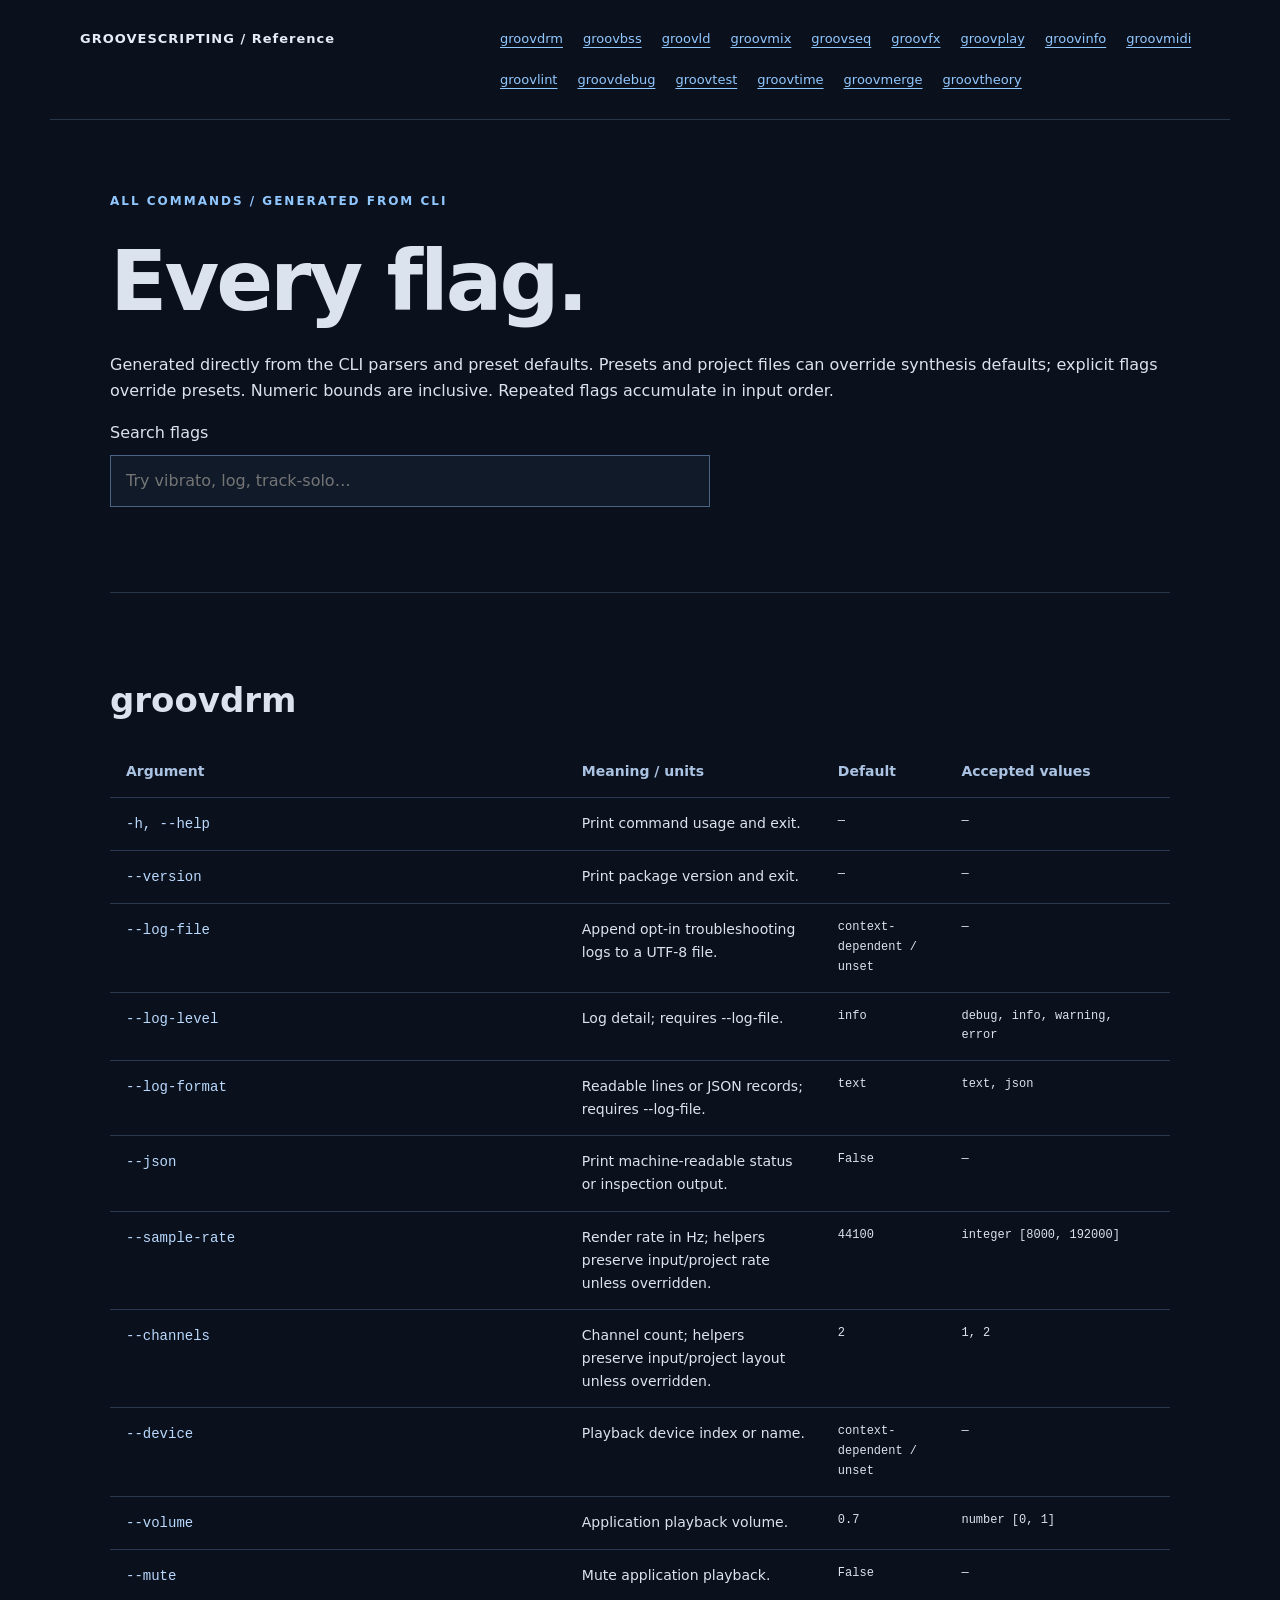
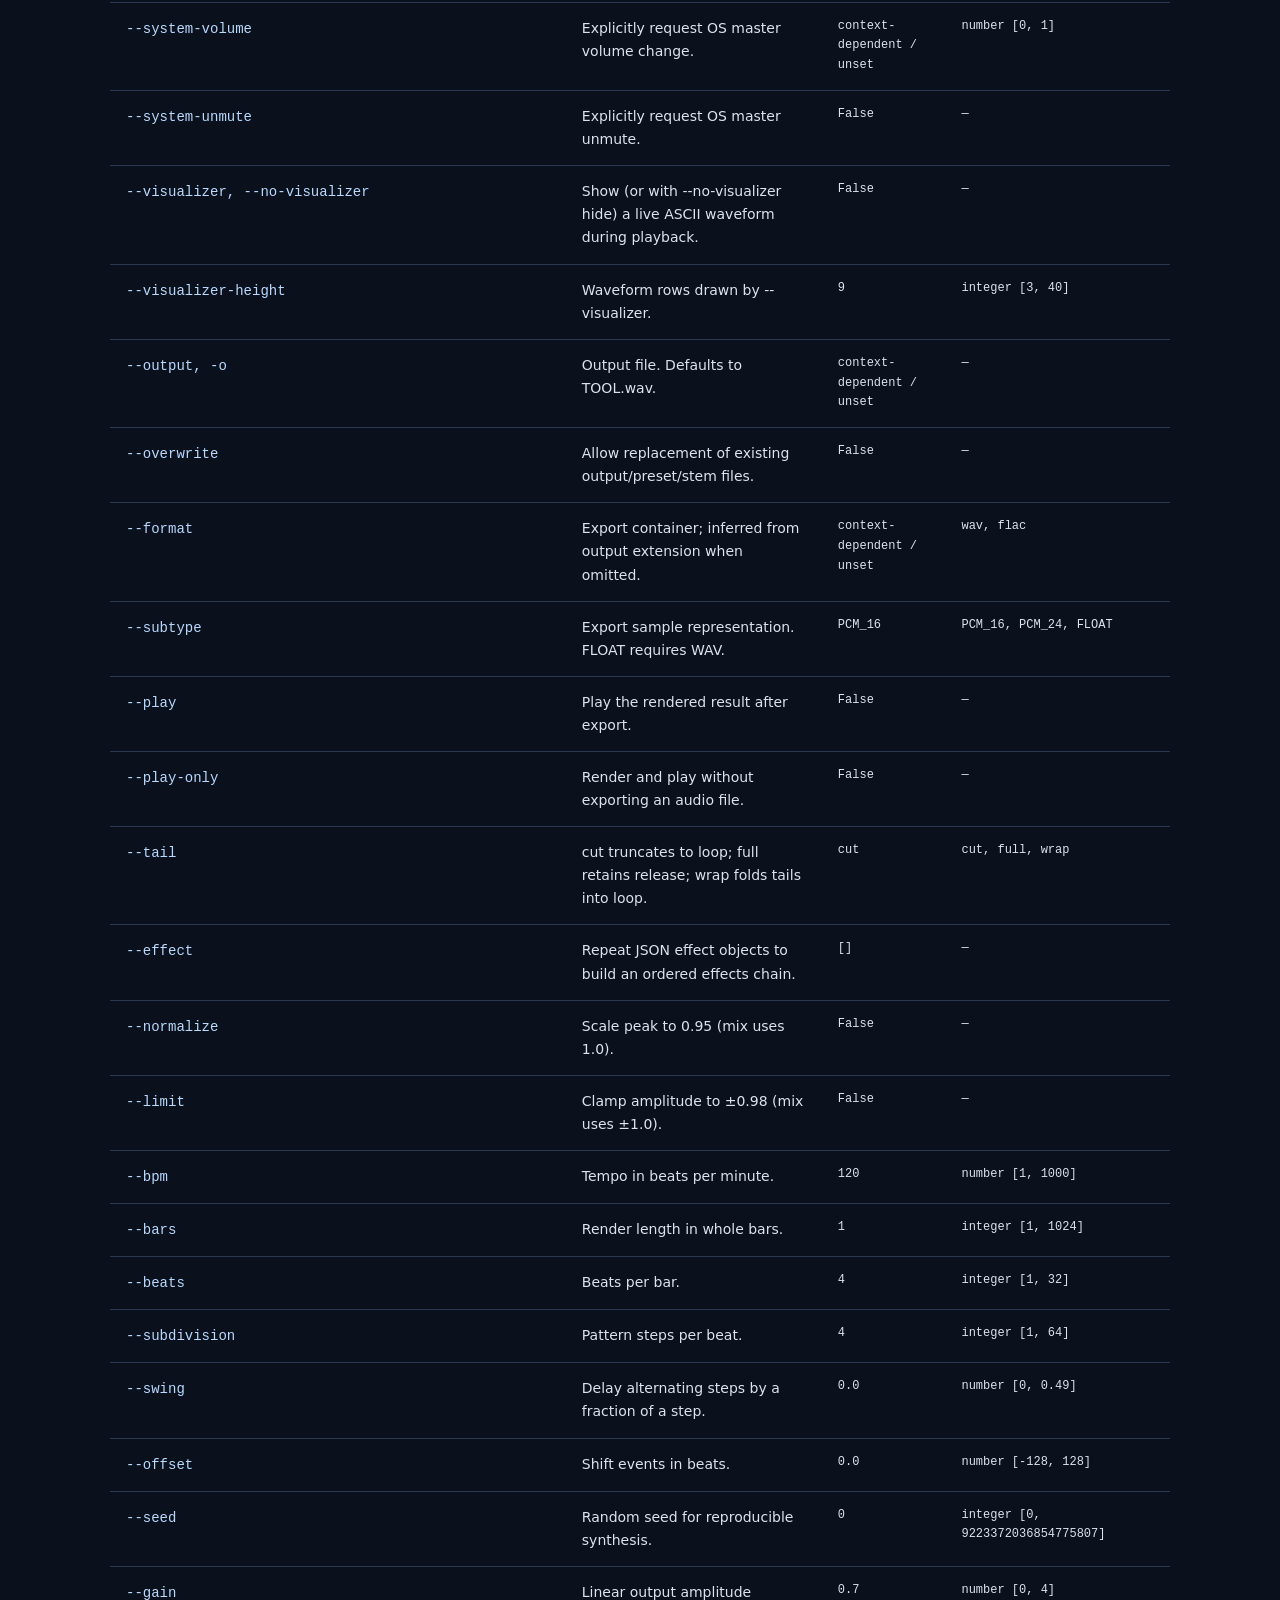
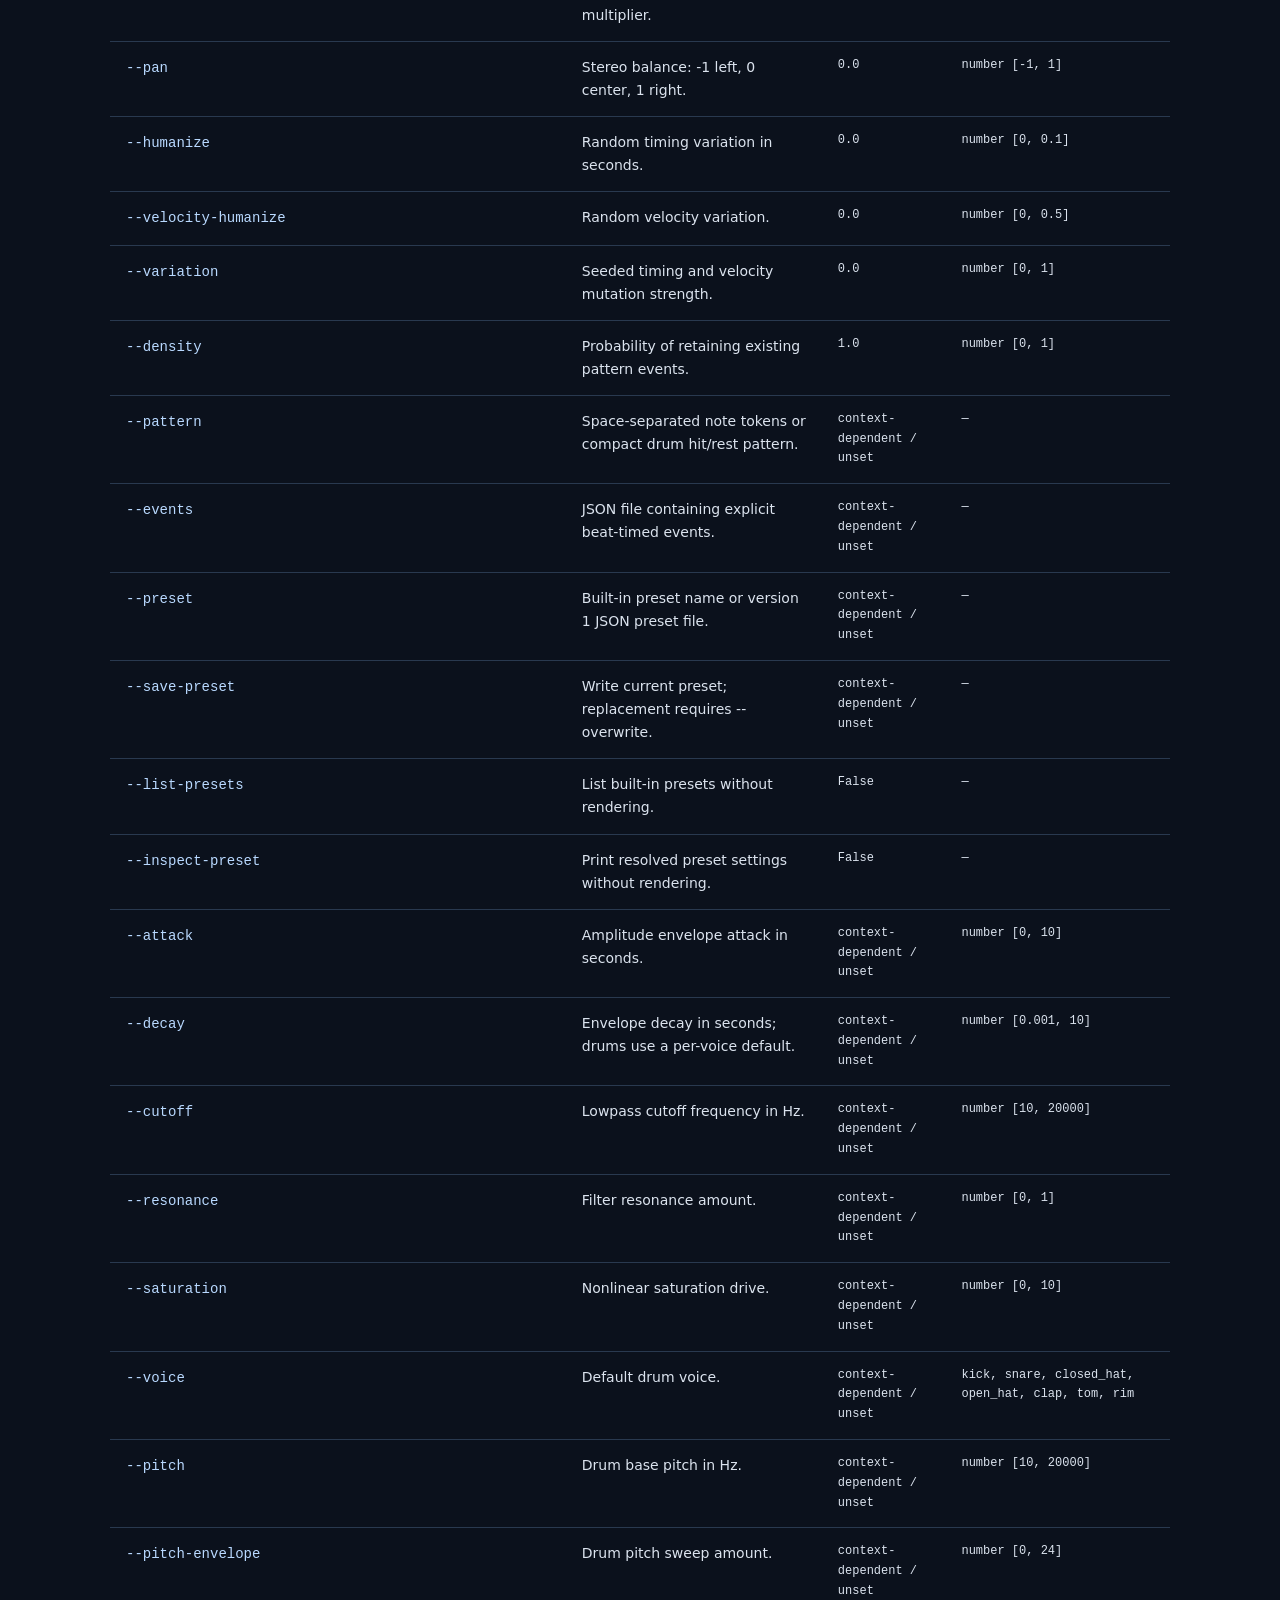
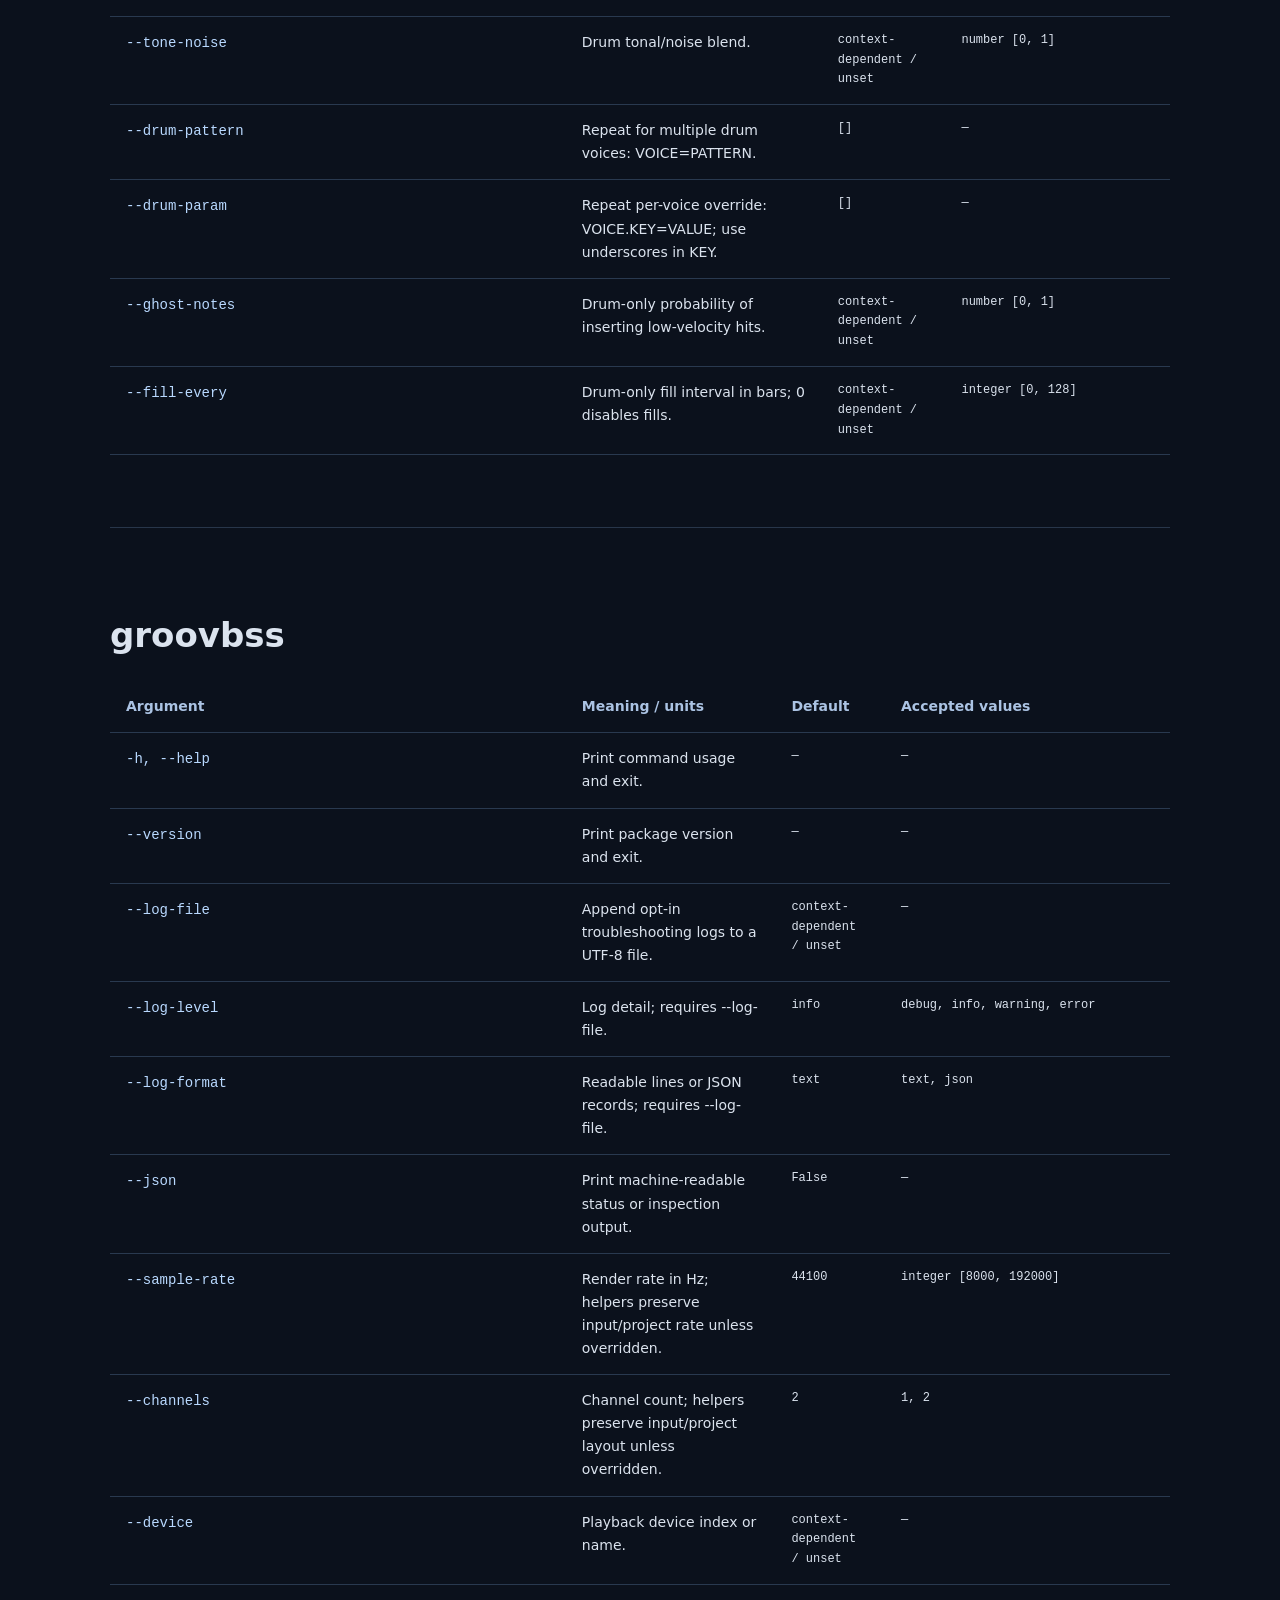
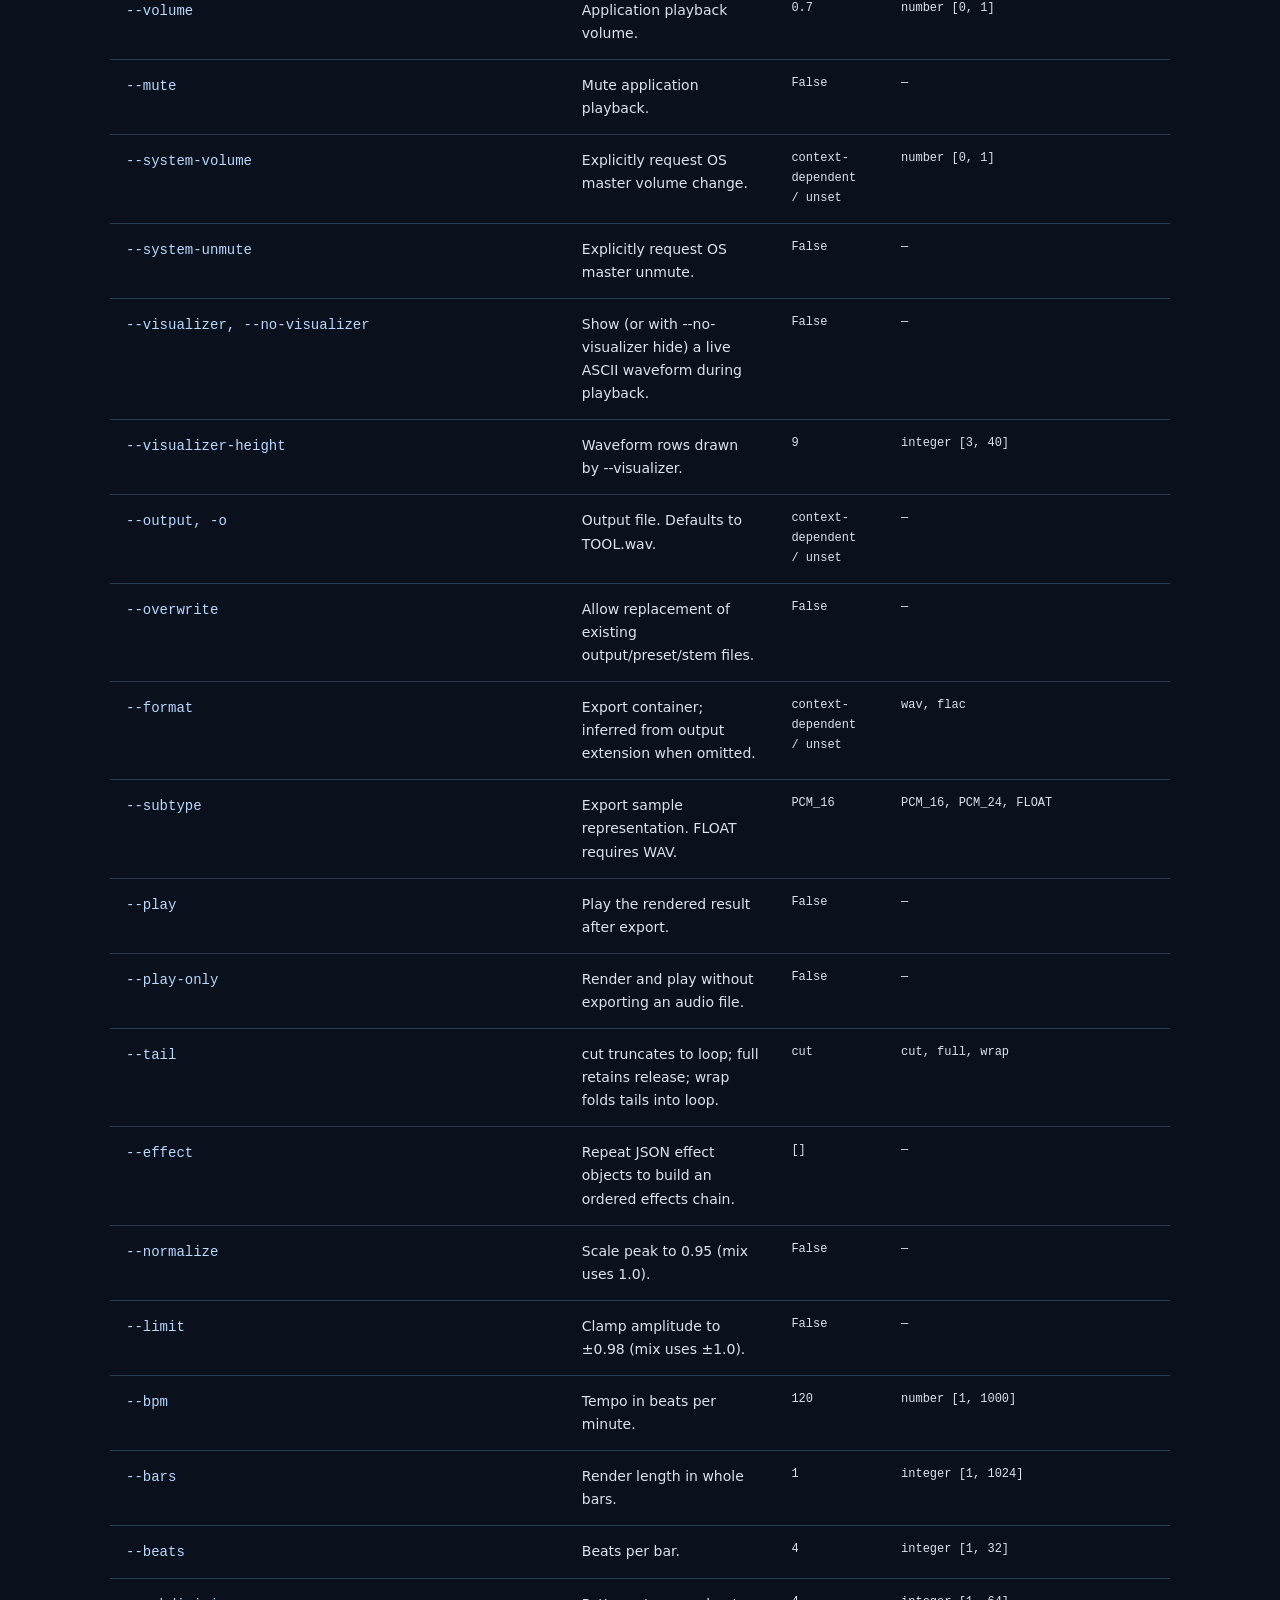
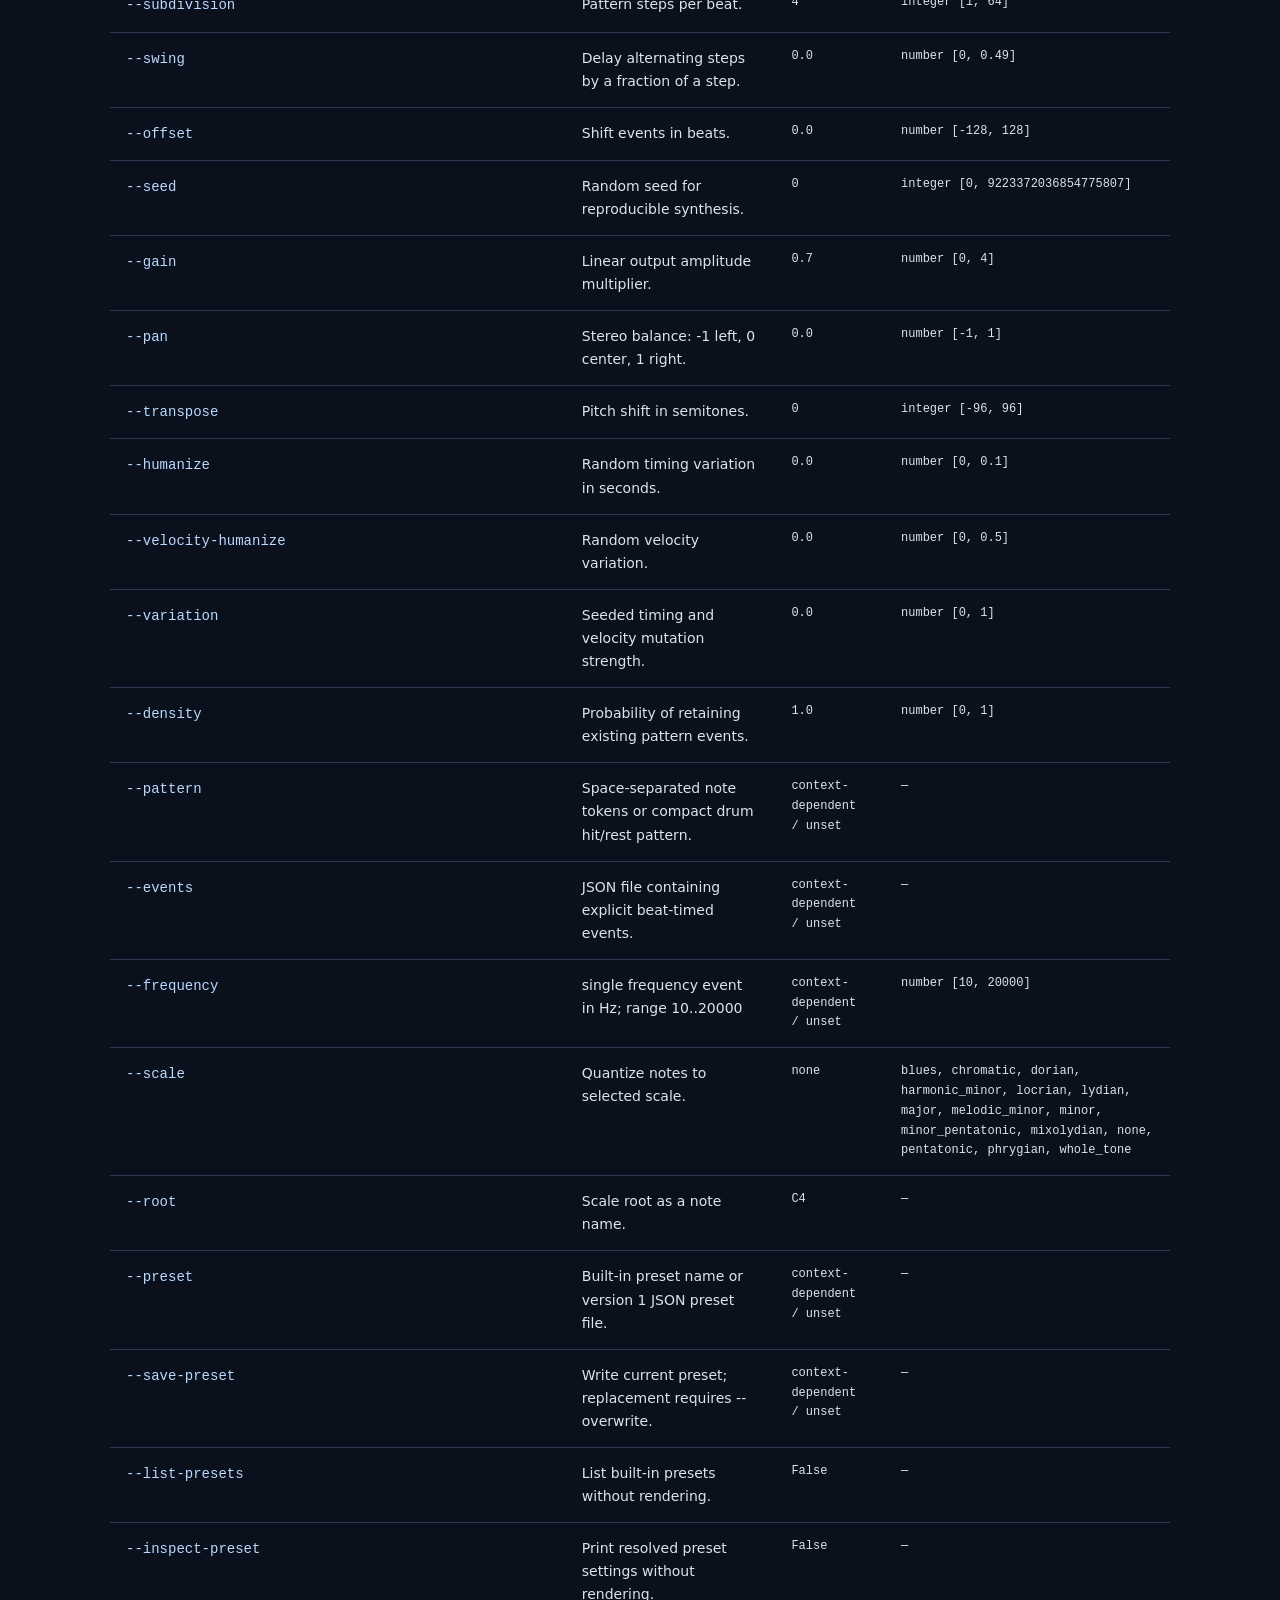
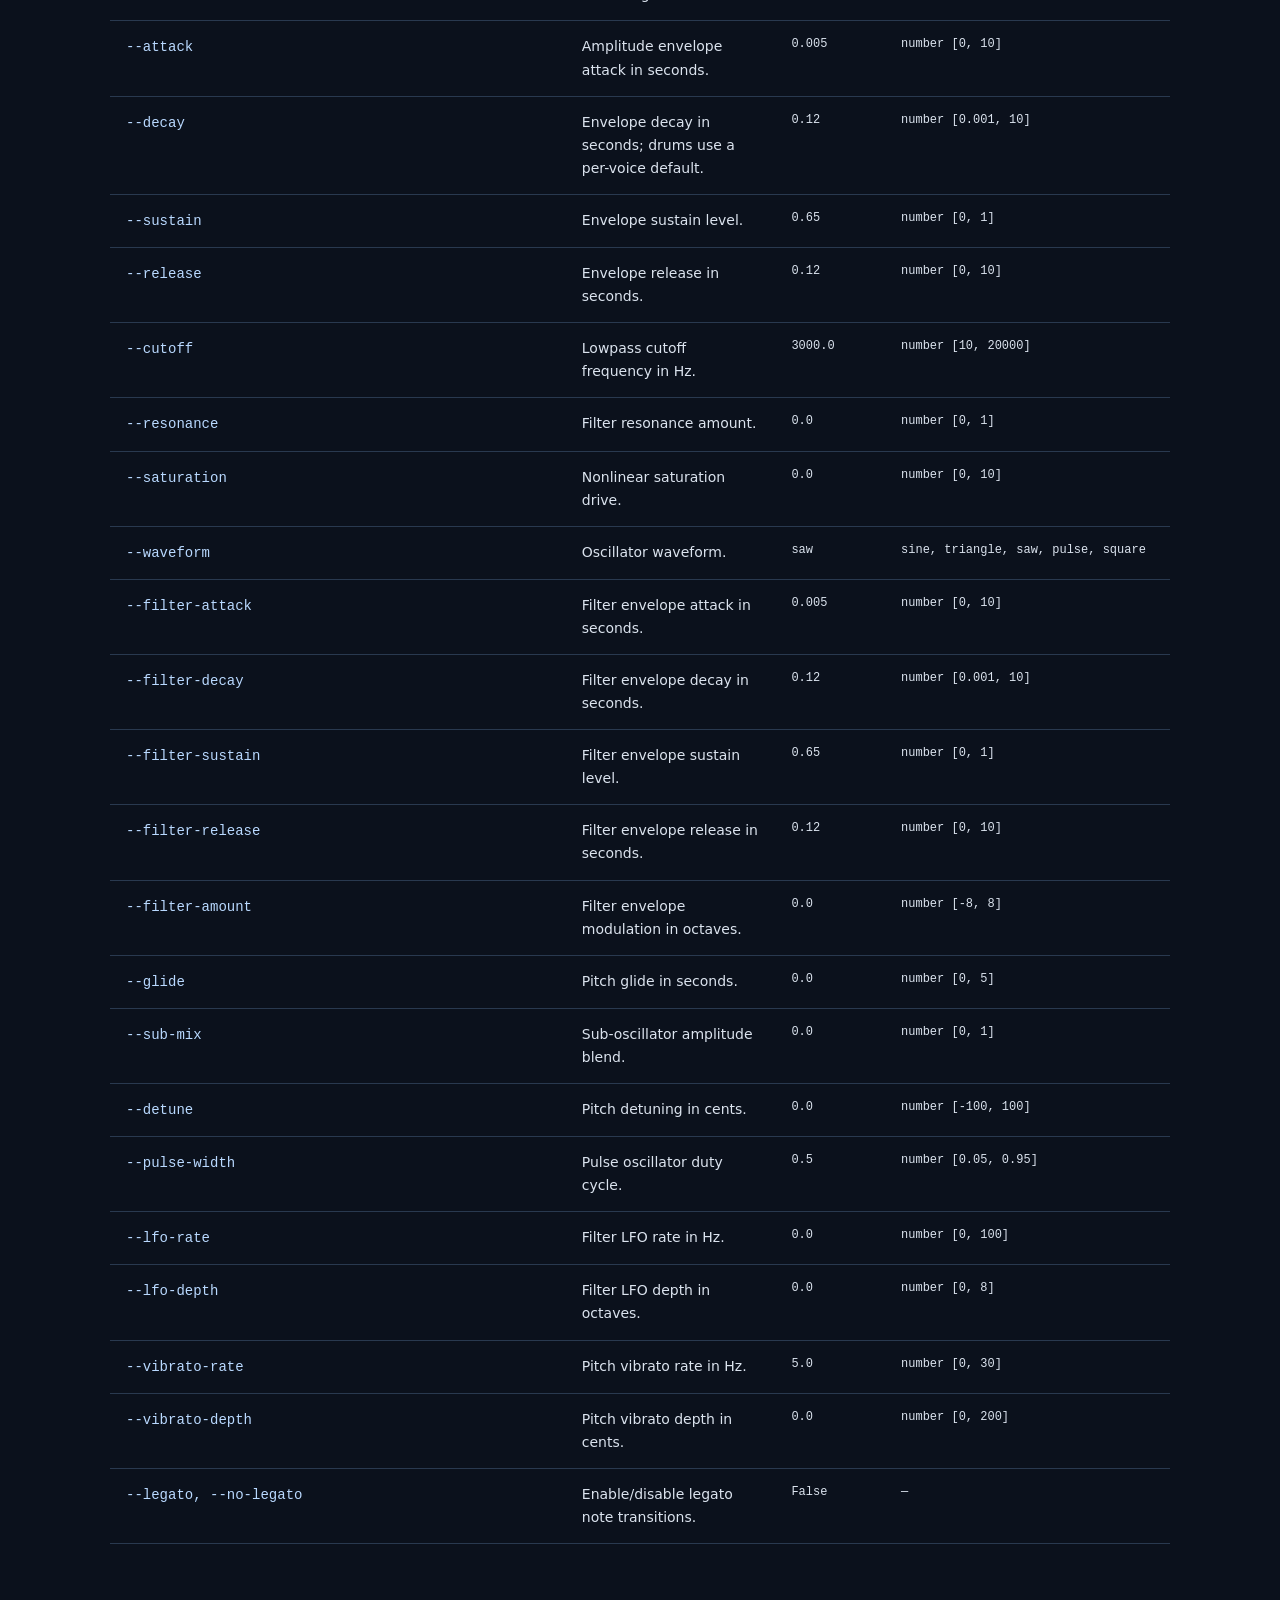
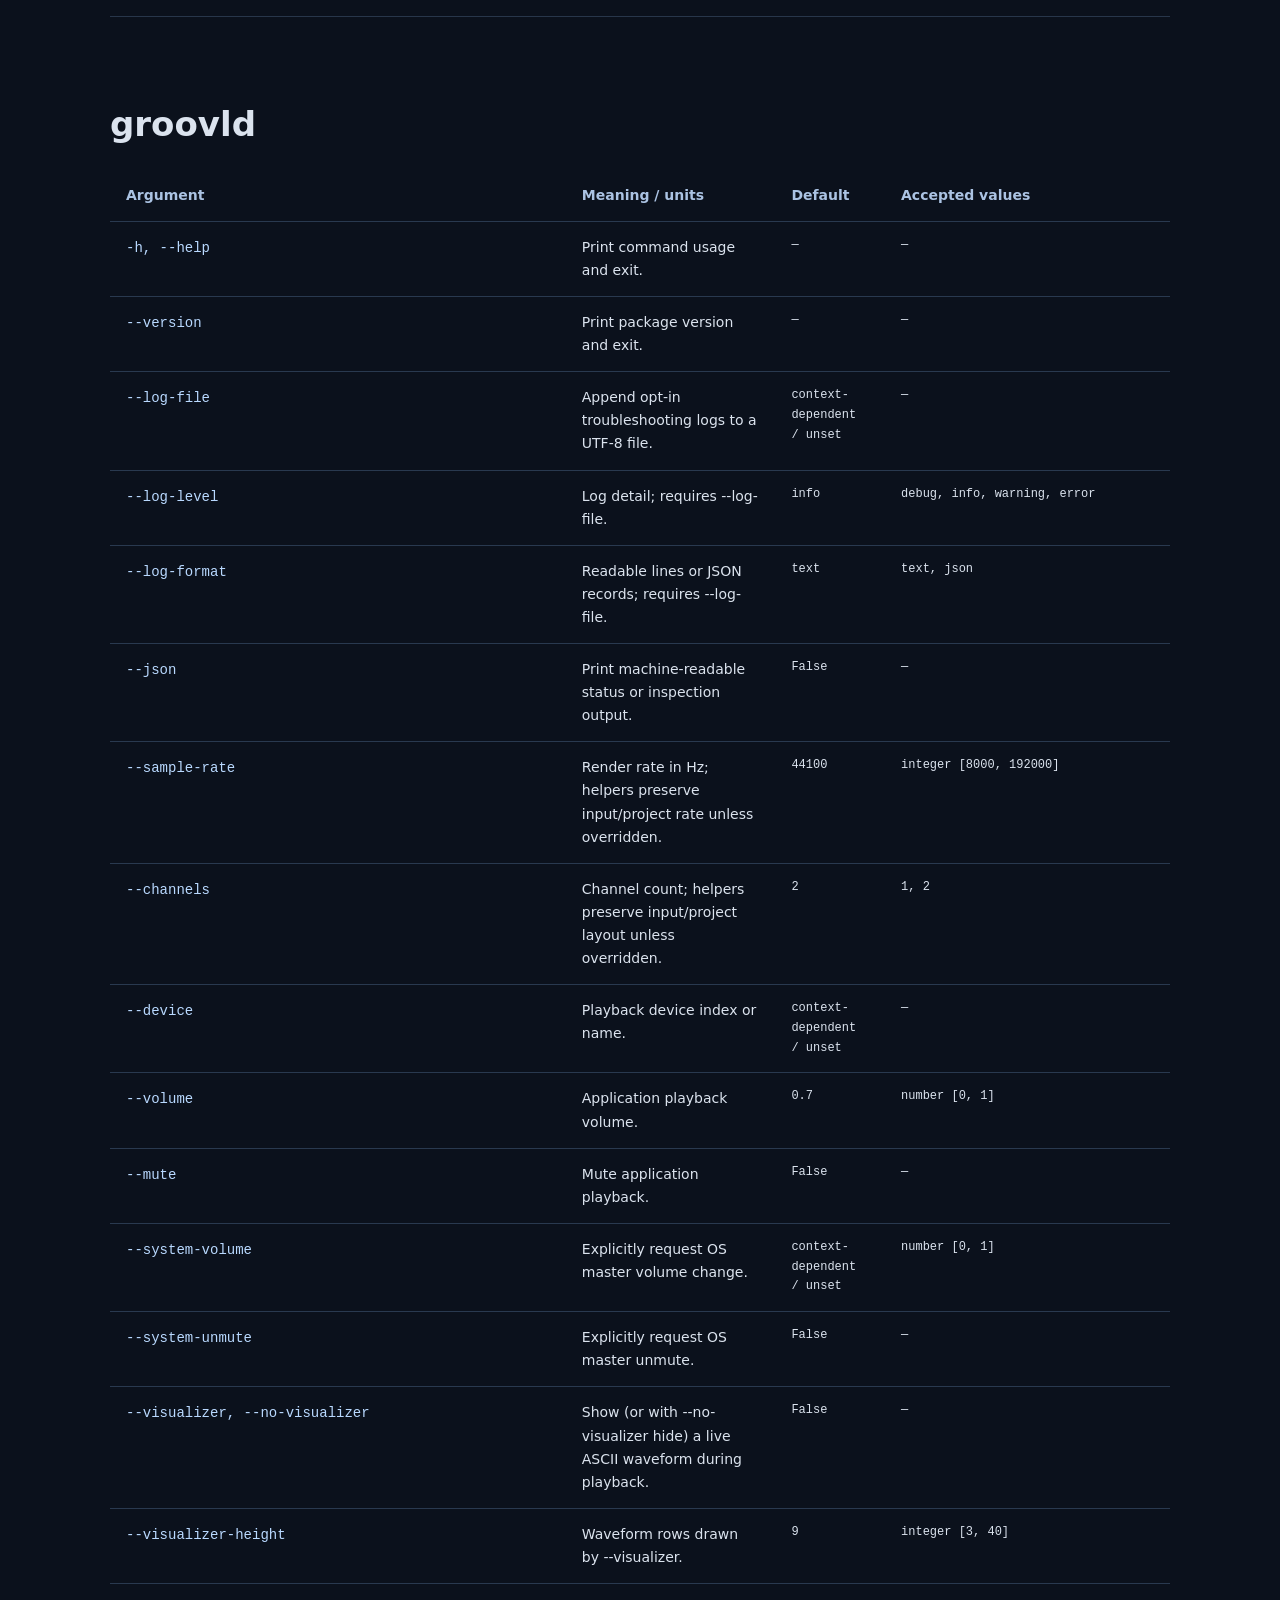
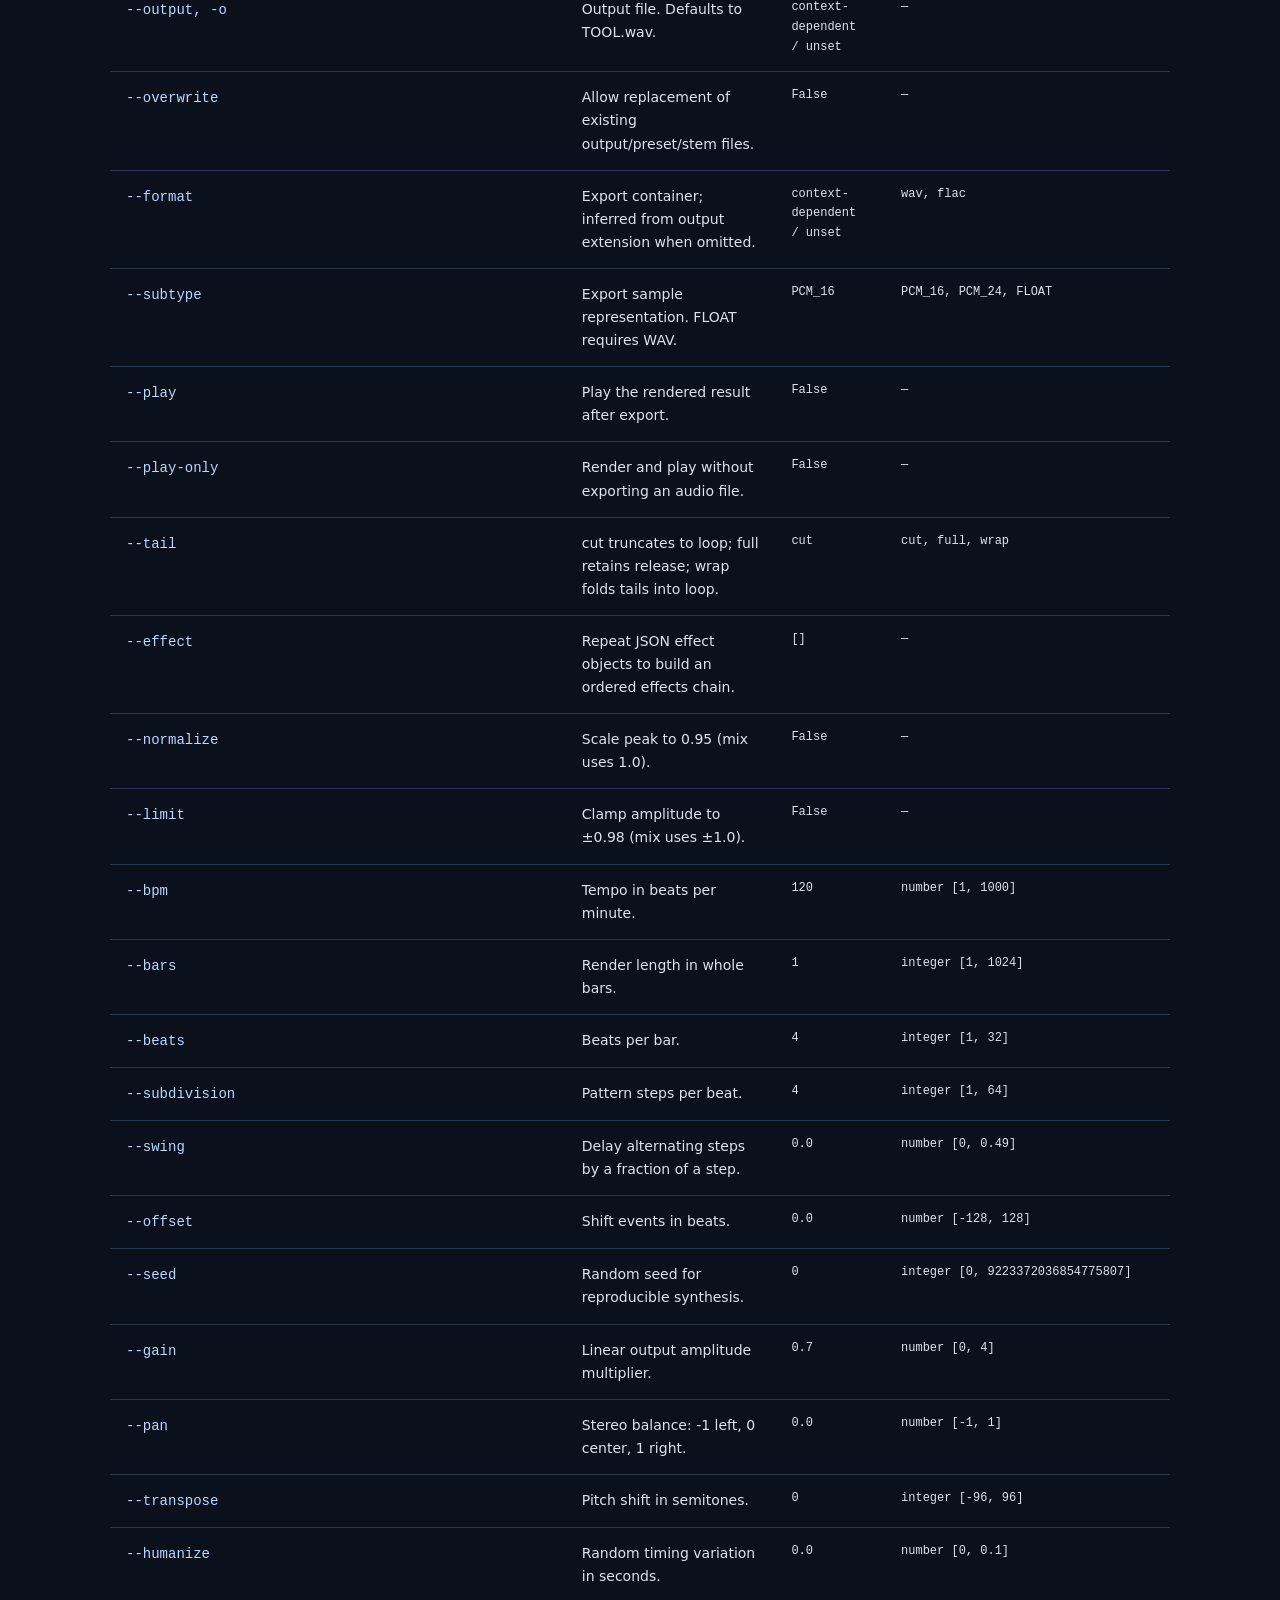
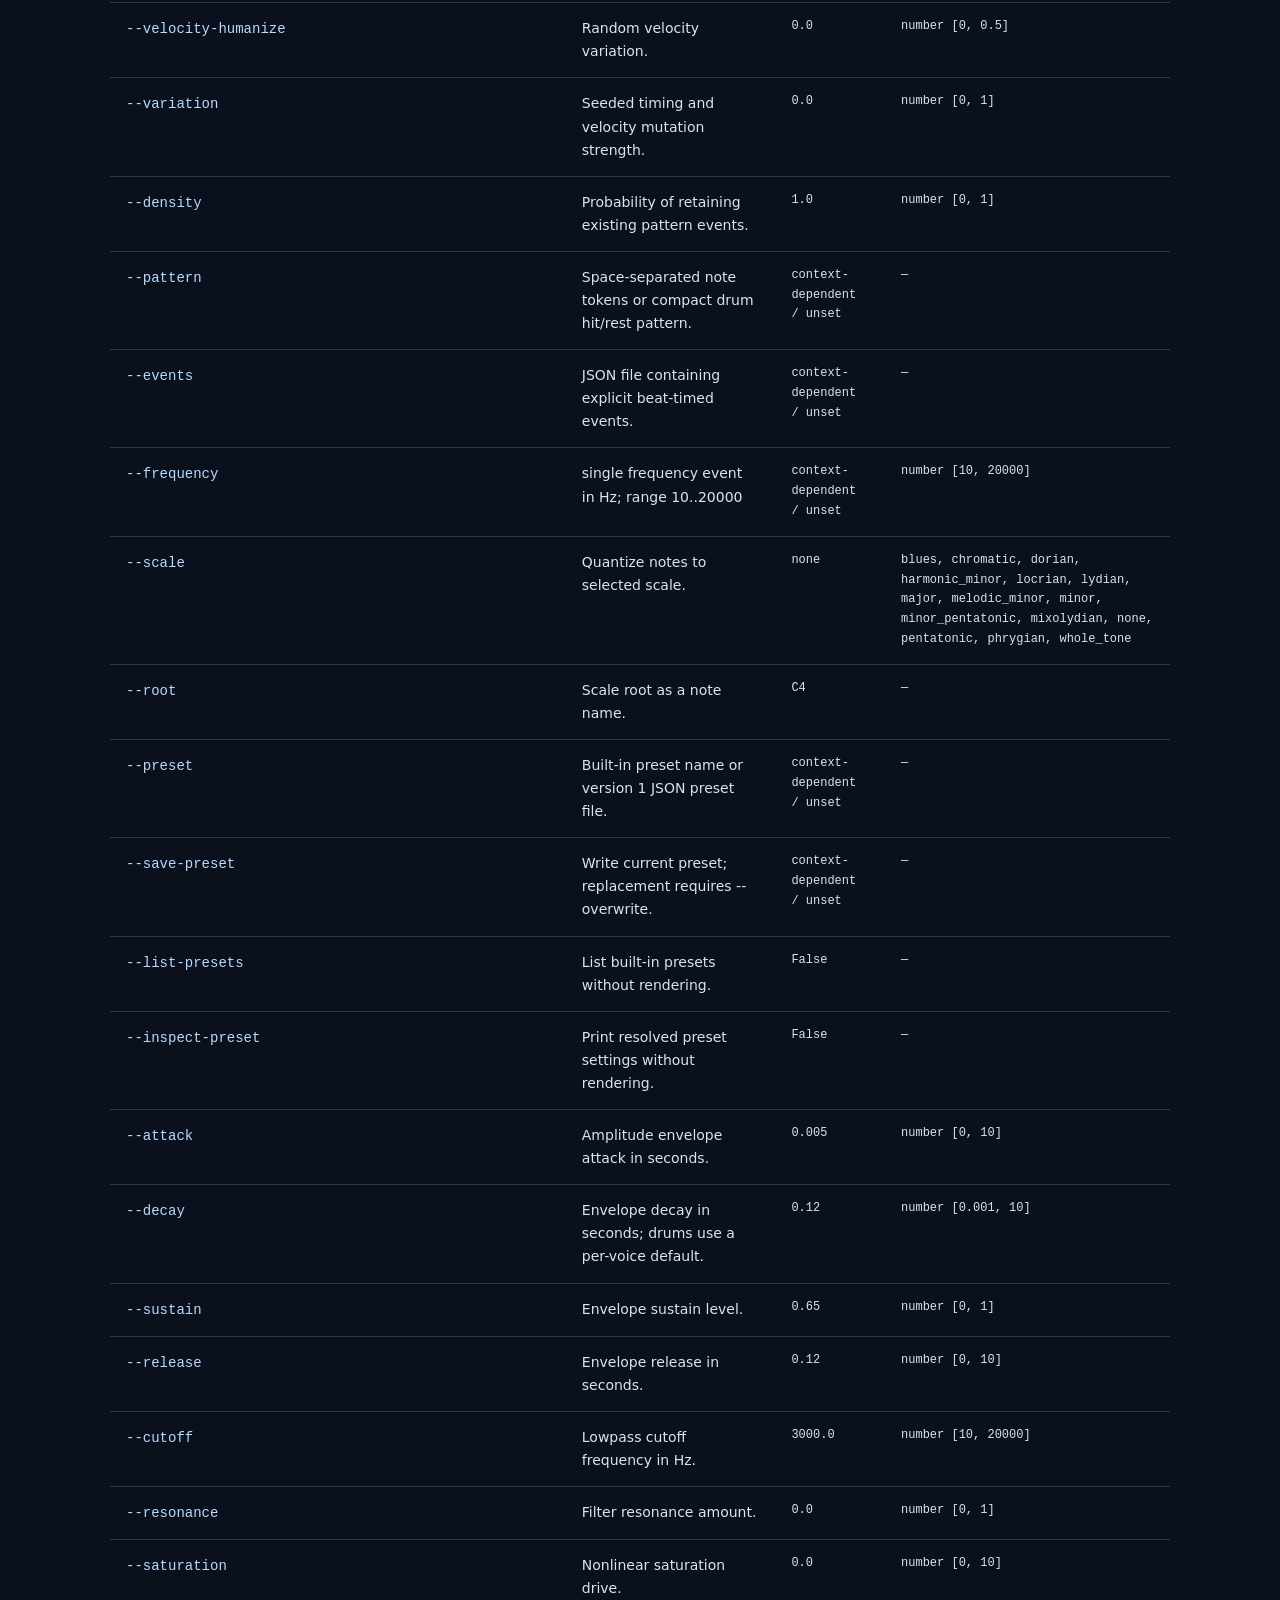
==== commit 147f5e08: "fix: validate theory controls and prepare immutable 0.4.1 releases" ====
--- a/docs/reference.html
+++ b/docs/reference.html
@@ -1 +1 @@
-<!doctype html><html lang="en"><head><meta charset="utf-8"><meta name="viewport" content="width=device-width,initial-scale=1"><title>Complete flags · GrooveScripting</title><link rel="icon" href="assets/favicon.svg"><link rel="stylesheet" href="assets/site.css"><script defer src="assets/site.js"></script></head><body><a class="skip" href="#main">Skip to content</a><header><a href="index.html" class="brand">GROOVESCRIPTING / Reference</a><nav aria-label="Commands"><a href="#groovdrm">groovdrm</a><a href="#groovbss">groovbss</a><a href="#groovld">groovld</a><a href="#groovmix">groovmix</a><a href="#groovseq">groovseq</a><a href="#groovfx">groovfx</a><a href="#groovplay">groovplay</a><a href="#groovinfo">groovinfo</a><a href="#groovmidi">groovmidi</a><a href="#groovlint">groovlint</a><a href="#groovdebug">groovdebug</a><a href="#groovtest">groovtest</a><a href="#groovtime">groovtime</a><a href="#groovmerge">groovmerge</a><a href="#groovtheory">groovtheory</a></nav></header><main id="main"><section><div class="eyebrow">ALL COMMANDS / GENERATED FROM CLI</div><h1>Every flag.</h1><p>Generated directly from the CLI parsers and preset defaults. Presets and project files can override synthesis defaults; explicit flags override presets. Numeric bounds are inclusive. Repeated flags accumulate in input order.</p><label for="search">Search flags</label><input id="search" type="search" placeholder="Try vibrato, log, track-solo…"><p id="search-status" role="status" class="muted"></p></section><section id="groovdrm"><h2>groovdrm</h2><div class="table-wrap"><table><thead><tr><th>Argument</th><th>Meaning / units</th><th>Default</th><th>Accepted values</th></tr></thead><tbody><tr data-search="groovdrm -h, --help Print command usage and exit."><td><code>-h, --help</code></td><td>Print command usage and exit.</td><td>—</td><td>—</td></tr><tr data-search="groovdrm --version Print package version and exit."><td><code>--version</code></td><td>Print package version and exit.</td><td>—</td><td>—</td></tr><tr data-search="groovdrm --log-file Append opt-in troubleshooting logs to a UTF-8 file."><td><code>--log-file</code></td><td>Append opt-in troubleshooting logs to a UTF-8 file.</td><td>context-dependent / unset</td><td>—</td></tr><tr data-search="groovdrm --log-level Log detail; requires --log-file."><td><code>--log-level</code></td><td>Log detail; requires --log-file.</td><td>info</td><td>debug, info, warning, error</td></tr><tr data-search="groovdrm --log-format Readable lines or JSON records; requires --log-file."><td><code>--log-format</code></td><td>Readable lines or JSON records; requires --log-file.</td><td>text</td><td>text, json</td></tr><tr data-search="groovdrm --json Print machine-readable status or inspection output."><td><code>--json</code></td><td>Print machine-readable status or inspection output.</td><td>False</td><td>—</td></tr><tr data-search="groovdrm --sample-rate Render rate in Hz; helpers preserve input/project rate unless overridden."><td><code>--sample-rate</code></td><td>Render rate in Hz; helpers preserve input/project rate unless overridden.</td><td>44100</td><td>integer [8000, 192000]</td></tr><tr data-search="groovdrm --channels Channel count; helpers preserve input/project layout unless overridden."><td><code>--channels</code></td><td>Channel count; helpers preserve input/project layout unless overridden.</td><td>2</td><td>1, 2</td></tr><tr data-search="groovdrm --device Playback device index or name."><td><code>--device</code></td><td>Playback device index or name.</td><td>context-dependent / unset</td><td>—</td></tr><tr data-search="groovdrm --volume Application playback volume."><td><code>--volume</code></td><td>Application playback volume.</td><td>0.7</td><td>number [0, 1]</td></tr><tr data-search="groovdrm --mute Mute application playback."><td><code>--mute</code></td><td>Mute application playback.</td><td>False</td><td>—</td></tr><tr data-search="groovdrm --system-volume Explicitly request OS master volume change."><td><code>--system-volume</code></td><td>Explicitly request OS master volume change.</td><td>context-dependent / unset</td><td>number [0, 1]</td></tr><tr data-search="groovdrm --system-unmute Explicitly request OS master unmute."><td><code>--system-unmute</code></td><td>Explicitly request OS master unmute.</td><td>False</td><td>—</td></tr><tr data-search="groovdrm --visualizer, --no-visualizer Show (or with --no-visualizer hide) a live ASCII waveform during playback."><td><code>--visualizer, --no-visualizer</code></td><td>Show (or with --no-visualizer hide) a live ASCII waveform during playback.</td><td>False</td><td>—</td></tr><tr data-search="groovdrm --visualizer-height Waveform rows drawn by --visualizer."><td><code>--visualizer-height</code></td><td>Waveform rows drawn by --visualizer.</td><td>9</td><td>integer [3, 40]</td></tr><tr data-search="groovdrm --output, -o Output file. Defaults to TOOL.wav."><td><code>--output, -o</code></td><td>Output file. Defaults to TOOL.wav.</td><td>context-dependent / unset</td><td>—</td></tr><tr data-search="groovdrm --overwrite Allow replacement of existing output/preset/stem files."><td><code>--overwrite</code></td><td>Allow replacement of existing output/preset/stem files.</td><td>False</td><td>—</td></tr><tr data-search="groovdrm --format Export container; inferred from output extension when omitted."><td><code>--format</code></td><td>Export container; inferred from output extension when omitted.</td><td>context-dependent / unset</td><td>wav, flac</td></tr><tr data-search="groovdrm --subtype Export sample representation. FLOAT requires WAV."><td><code>--subtype</code></td><td>Export sample representation. FLOAT requires WAV.</td><td>PCM_16</td><td>PCM_16, PCM_24, FLOAT</td></tr><tr data-search="groovdrm --play Play the rendered result after export."><td><code>--play</code></td><td>Play the rendered result after export.</td><td>False</td><td>—</td></tr><tr data-search="groovdrm --play-only Render and play without exporting an audio file."><td><code>--play-only</code></td><td>Render and play without exporting an audio file.</td><td>False</td><td>—</td></tr><tr data-search="groovdrm --tail cut truncates to loop; full retains release; wrap folds tails into loop."><td><code>--tail</code></td><td>cut truncates to loop; full retains release; wrap folds tails into loop.</td><td>cut</td><td>cut, full, wrap</td></tr><tr data-search="groovdrm --effect Repeat JSON effect objects to build an ordered effects chain."><td><code>--effect</code></td><td>Repeat JSON effect objects to build an ordered effects chain.</td><td>[]</td><td>—</td></tr><tr data-search="groovdrm --normalize Scale peak to 0.95 (mix uses 1.0)."><td><code>--normalize</code></td><td>Scale peak to 0.95 (mix uses 1.0).</td><td>False</td><td>—</td></tr><tr data-search="groovdrm --limit Clamp amplitude to ±0.98 (mix uses ±1.0)."><td><code>--limit</code></td><td>Clamp amplitude to ±0.98 (mix uses ±1.0).</td><td>False</td><td>—</td></tr><tr data-search="groovdrm --bpm Tempo in beats per minute."><td><code>--bpm</code></td><td>Tempo in beats per minute.</td><td>120</td><td>number [1, 1000]</td></tr><tr data-search="groovdrm --bars Render length in whole bars."><td><code>--bars</code></td><td>Render length in whole bars.</td><td>1</td><td>integer [1, 1024]</td></tr><tr data-search="groovdrm --beats Beats per bar."><td><code>--beats</code></td><td>Beats per bar.</td><td>4</td><td>integer [1, 32]</td></tr><tr data-search="groovdrm --subdivision Pattern steps per beat."><td><code>--subdivision</code></td><td>Pattern steps per beat.</td><td>4</td><td>integer [1, 64]</td></tr><tr data-search="groovdrm --swing Delay alternating steps by a fraction of a step."><td><code>--swing</code></td><td>Delay alternating steps by a fraction of a step.</td><td>0.0</td><td>number [0, 0.49]</td></tr><tr data-search="groovdrm --offset Shift events in beats."><td><code>--offset</code></td><td>Shift events in beats.</td><td>0.0</td><td>number [-128, 128]</td></tr><tr data-search="groovdrm --seed Random seed for reproducible synthesis."><td><code>--seed</code></td><td>Random seed for reproducible synthesis.</td><td>0</td><td>integer [0, 9223372036854775807]</td></tr><tr data-search="groovdrm --gain Linear output amplitude multiplier."><td><code>--gain</code></td><td>Linear output amplitude multiplier.</td><td>0.7</td><td>number [0, 4]</td></tr><tr data-search="groovdrm --pan Stereo balance: -1 left, 0 center, 1 right."><td><code>--pan</code></td><td>Stereo balance: -1 left, 0 center, 1 right.</td><td>0.0</td><td>number [-1, 1]</td></tr><tr data-search="groovdrm --humanize Random timing variation in seconds."><td><code>--humanize</code></td><td>Random timing variation in seconds.</td><td>0.0</td><td>number [0, 0.1]</td></tr><tr data-search="groovdrm --velocity-humanize Random velocity variation."><td><code>--velocity-humanize</code></td><td>Random velocity variation.</td><td>0.0</td><td>number [0, 0.5]</td></tr><tr data-search="groovdrm --variation Seeded timing and velocity mutation strength."><td><code>--variation</code></td><td>Seeded timing and velocity mutation strength.</td><td>0.0</td><td>number [0, 1]</td></tr><tr data-search="groovdrm --density Probability of retaining existing pattern events."><td><code>--density</code></td><td>Probability of retaining existing pattern events.</td><td>1.0</td><td>number [0, 1]</td></tr><tr data-search="groovdrm --pattern Space-separated note tokens or compact drum hit/rest pattern."><td><code>--pattern</code></td><td>Space-separated note tokens or compact drum hit/rest pattern.</td><td>context-dependent / unset</td><td>—</td></tr><tr data-search="groovdrm --events JSON file containing explicit beat-timed events."><td><code>--events</code></td><td>JSON file containing explicit beat-timed events.</td><td>context-dependent / unset</td><td>—</td></tr><tr data-search="groovdrm --preset Built-in preset name or version 1 JSON preset file."><td><code>--preset</code></td><td>Built-in preset name or version 1 JSON preset file.</td><td>context-dependent / unset</td><td>—</td></tr><tr data-search="groovdrm --save-preset Write current preset; replacement requires --overwrite."><td><code>--save-preset</code></td><td>Write current preset; replacement requires --overwrite.</td><td>context-dependent / unset</td><td>—</td></tr><tr data-search="groovdrm --list-presets List built-in presets without rendering."><td><code>--list-presets</code></td><td>List built-in presets without rendering.</td><td>False</td><td>—</td></tr><tr data-search="groovdrm --inspect-preset Print resolved preset settings without rendering."><td><code>--inspect-preset</code></td><td>Print resolved preset settings without rendering.</td><td>False</td><td>—</td></tr><tr data-search="groovdrm --attack Amplitude envelope attack in seconds."><td><code>--attack</code></td><td>Amplitude envelope attack in seconds.</td><td>context-dependent / unset</td><td>number [0, 10]</td></tr><tr data-search="groovdrm --decay Envelope decay in seconds; drums use a per-voice default."><td><code>--decay</code></td><td>Envelope decay in seconds; drums use a per-voice default.</td><td>context-dependent / unset</td><td>number [0.001, 10]</td></tr><tr data-search="groovdrm --cutoff Lowpass cutoff frequency in Hz."><td><code>--cutoff</code></td><td>Lowpass cutoff frequency in Hz.</td><td>context-dependent / unset</td><td>number [10, 20000]</td></tr><tr data-search="groovdrm --resonance Filter resonance amount."><td><code>--resonance</code></td><td>Filter resonance amount.</td><td>context-dependent / unset</td><td>number [0, 1]</td></tr><tr data-search="groovdrm --saturation Nonlinear saturation drive."><td><code>--saturation</code></td><td>Nonlinear saturation drive.</td><td>context-dependent / unset</td><td>number [0, 10]</td></tr><tr data-search="groovdrm --voice Default drum voice."><td><code>--voice</code></td><td>Default drum voice.</td><td>context-dependent / unset</td><td>kick, snare, closed_hat, open_hat, clap, tom, rim</td></tr><tr data-search="groovdrm --pitch Drum base pitch in Hz."><td><code>--pitch</code></td><td>Drum base pitch in Hz.</td><td>context-dependent / unset</td><td>number [10, 20000]</td></tr><tr data-search="groovdrm --pitch-envelope Drum pitch sweep amount."><td><code>--pitch-envelope</code></td><td>Drum pitch sweep amount.</td><td>context-dependent / unset</td><td>number [0, 24]</td></tr><tr data-search="groovdrm --tone-noise Drum tonal/noise blend."><td><code>--tone-noise</code></td><td>Drum tonal/noise blend.</td><td>context-dependent / unset</td><td>number [0, 1]</td></tr><tr data-search="groovdrm --drum-pattern Repeat for multiple drum voices: VOICE=PATTERN."><td><code>--drum-pattern</code></td><td>Repeat for multiple drum voices: VOICE=PATTERN.</td><td>[]</td><td>—</td></tr><tr data-search="groovdrm --drum-param Repeat per-voice override: VOICE.KEY=VALUE; use underscores in KEY."><td><code>--drum-param</code></td><td>Repeat per-voice override: VOICE.KEY=VALUE; use underscores in KEY.</td><td>[]</td><td>—</td></tr><tr data-search="groovdrm --ghost-notes Drum-only probability of inserting low-velocity hits."><td><code>--ghost-notes</code></td><td>Drum-only probability of inserting low-velocity hits.</td><td>context-dependent / unset</td><td>number [0, 1]</td></tr><tr data-search="groovdrm --fill-every Drum-only fill interval in bars; 0 disables fills."><td><code>--fill-every</code></td><td>Drum-only fill interval in bars; 0 disables fills.</td><td>context-dependent / unset</td><td>integer [0, 128]</td></tr></tbody></table></div></section><section id="groovbss"><h2>groovbss</h2><div class="table-wrap"><table><thead><tr><th>Argument</th><th>Meaning / units</th><th>Default</th><th>Accepted values</th></tr></thead><tbody><tr data-search="groovbss -h, --help Print command usage and exit."><td><code>-h, --help</code></td><td>Print command usage and exit.</td><td>—</td><td>—</td></tr><tr data-search="groovbss --version Print package version and exit."><td><code>--version</code></td><td>Print package version and exit.</td><td>—</td><td>—</td></tr><tr data-search="groovbss --log-file Append opt-in troubleshooting logs to a UTF-8 file."><td><code>--log-file</code></td><td>Append opt-in troubleshooting logs to a UTF-8 file.</td><td>context-dependent / unset</td><td>—</td></tr><tr data-search="groovbss --log-level Log detail; requires --log-file."><td><code>--log-level</code></td><td>Log detail; requires --log-file.</td><td>info</td><td>debug, info, warning, error</td></tr><tr data-search="groovbss --log-format Readable lines or JSON records; requires --log-file."><td><code>--log-format</code></td><td>Readable lines or JSON records; requires --log-file.</td><td>text</td><td>text, json</td></tr><tr data-search="groovbss --json Print machine-readable status or inspection output."><td><code>--json</code></td><td>Print machine-readable status or inspection output.</td><td>False</td><td>—</td></tr><tr data-search="groovbss --sample-rate Render rate in Hz; helpers preserve input/project rate unless overridden."><td><code>--sample-rate</code></td><td>Render rate in Hz; helpers preserve input/project rate unless overridden.</td><td>44100</td><td>integer [8000, 192000]</td></tr><tr data-search="groovbss --channels Channel count; helpers preserve input/project layout unless overridden."><td><code>--channels</code></td><td>Channel count; helpers preserve input/project layout unless overridden.</td><td>2</td><td>1, 2</td></tr><tr data-search="groovbss --device Playback device index or name."><td><code>--device</code></td><td>Playback device index or name.</td><td>context-dependent / unset</td><td>—</td></tr><tr data-search="groovbss --volume Application playback volume."><td><code>--volume</code></td><td>Application playback volume.</td><td>0.7</td><td>number [0, 1]</td></tr><tr data-search="groovbss --mute Mute application playback."><td><code>--mute</code></td><td>Mute application playback.</td><td>False</td><td>—</td></tr><tr data-search="groovbss --system-volume Explicitly request OS master volume change."><td><code>--system-volume</code></td><td>Explicitly request OS master volume change.</td><td>context-dependent / unset</td><td>number [0, 1]</td></tr><tr data-search="groovbss --system-unmute Explicitly request OS master unmute."><td><code>--system-unmute</code></td><td>Explicitly request OS master unmute.</td><td>False</td><td>—</td></tr><tr data-search="groovbss --visualizer, --no-visualizer Show (or with --no-visualizer hide) a live ASCII waveform during playback."><td><code>--visualizer, --no-visualizer</code></td><td>Show (or with --no-visualizer hide) a live ASCII waveform during playback.</td><td>False</td><td>—</td></tr><tr data-search="groovbss --visualizer-height Waveform rows drawn by --visualizer."><td><code>--visualizer-height</code></td><td>Waveform rows drawn by --visualizer.</td><td>9</td><td>integer [3, 40]</td></tr><tr data-search="groovbss --output, -o Output file. Defaults to TOOL.wav."><td><code>--output, -o</code></td><td>Output file. Defaults to TOOL.wav.</td><td>context-dependent / unset</td><td>—</td></tr><tr data-search="groovbss --overwrite Allow replacement of existing output/preset/stem files."><td><code>--overwrite</code></td><td>Allow replacement of existing output/preset/stem files.</td><td>False</td><td>—</td></tr><tr data-search="groovbss --format Export container; inferred from output extension when omitted."><td><code>--format</code></td><td>Export container; inferred from output extension when omitted.</td><td>context-dependent / unset</td><td>wav, flac</td></tr><tr data-search="groovbss --subtype Export sample representation. FLOAT requires WAV."><td><code>--subtype</code></td><td>Export sample representation. FLOAT requires WAV.</td><td>PCM_16</td><td>PCM_16, PCM_24, FLOAT</td></tr><tr data-search="groovbss --play Play the rendered result after export."><td><code>--play</code></td><td>Play the rendered result after export.</td><td>False</td><td>—</td></tr><tr data-search="groovbss --play-only Render and play without exporting an audio file."><td><code>--play-only</code></td><td>Render and play without exporting an audio file.</td><td>False</td><td>—</td></tr><tr data-search="groovbss --tail cut truncates to loop; full retains release; wrap folds tails into loop."><td><code>--tail</code></td><td>cut truncates to loop; full retains release; wrap folds tails into loop.</td><td>cut</td><td>cut, full, wrap</td></tr><tr data-search="groovbss --effect Repeat JSON effect objects to build an ordered effects chain."><td><code>--effect</code></td><td>Repeat JSON effect objects to build an ordered effects chain.</td><td>[]</td><td>—</td></tr><tr data-search="groovbss --normalize Scale peak to 0.95 (mix uses 1.0)."><td><code>--normalize</code></td><td>Scale peak to 0.95 (mix uses 1.0).</td><td>False</td><td>—</td></tr><tr data-search="groovbss --limit Clamp amplitude to ±0.98 (mix uses ±1.0)."><td><code>--limit</code></td><td>Clamp amplitude to ±0.98 (mix uses ±1.0).</td><td>False</td><td>—</td></tr><tr data-search="groovbss --bpm Tempo in beats per minute."><td><code>--bpm</code></td><td>Tempo in beats per minute.</td><td>120</td><td>number [1, 1000]</td></tr><tr data-search="groovbss --bars Render length in whole bars."><td><code>--bars</code></td><td>Render length in whole bars.</td><td>1</td><td>integer [1, 1024]</td></tr><tr data-search="groovbss --beats Beats per bar."><td><code>--beats</code></td><td>Beats per bar.</td><td>4</td><td>integer [1, 32]</td></tr><tr data-search="groovbss --subdivision Pattern steps per beat."><td><code>--subdivision</code></td><td>Pattern steps per beat.</td><td>4</td><td>integer [1, 64]</td></tr><tr data-search="groovbss --swing Delay alternating steps by a fraction of a step."><td><code>--swing</code></td><td>Delay alternating steps by a fraction of a step.</td><td>0.0</td><td>number [0, 0.49]</td></tr><tr data-search="groovbss --offset Shift events in beats."><td><code>--offset</code></td><td>Shift events in beats.</td><td>0.0</td><td>number [-128, 128]</td></tr><tr data-search="groovbss --seed Random seed for reproducible synthesis."><td><code>--seed</code></td><td>Random seed for reproducible synthesis.</td><td>0</td><td>integer [0, 9223372036854775807]</td></tr><tr data-search="groovbss --gain Linear output amplitude multiplier."><td><code>--gain</code></td><td>Linear output amplitude multiplier.</td><td>0.7</td><td>number [0, 4]</td></tr><tr data-search="groovbss --pan Stereo balance: -1 left, 0 center, 1 right."><td><code>--pan</code></td><td>Stereo balance: -1 left, 0 center, 1 right.</td><td>0.0</td><td>number [-1, 1]</td></tr><tr data-search="groovbss --transpose Pitch shift in semitones."><td><code>--transpose</code></td><td>Pitch shift in semitones.</td><td>0</td><td>integer [-96, 96]</td></tr><tr data-search="groovbss --humanize Random timing variation in seconds."><td><code>--humanize</code></td><td>Random timing variation in seconds.</td><td>0.0</td><td>number [0, 0.1]</td></tr><tr data-search="groovbss --velocity-humanize Random velocity variation."><td><code>--velocity-humanize</code></td><td>Random velocity variation.</td><td>0.0</td><td>number [0, 0.5]</td></tr><tr data-search="groovbss --variation Seeded timing and velocity mutation strength."><td><code>--variation</code></td><td>Seeded timing and velocity mutation strength.</td><td>0.0</td><td>number [0, 1]</td></tr><tr data-search="groovbss --density Probability of retaining existing pattern events."><td><code>--density</code></td><td>Probability of retaining existing pattern events.</td><td>1.0</td><td>number [0, 1]</td></tr><tr data-search="groovbss --pattern Space-separated note tokens or compact drum hit/rest pattern."><td><code>--pattern</code></td><td>Space-separated note tokens or compact drum hit/rest pattern.</td><td>context-dependent / unset</td><td>—</td></tr><tr data-search="groovbss --events JSON file containing explicit beat-timed events."><td><code>--events</code></td><td>JSON file containing explicit beat-timed events.</td><td>context-dependent / unset</td><td>—</td></tr><tr data-search="groovbss --frequency single frequency event in Hz; range 10..20000"><td><code>--frequency</code></td><td>single frequency event in Hz; range 10..20000</td><td>context-dependent / unset</td><td>number [10, 20000]</td></tr><tr data-search="groovbss --scale Quantize notes to selected scale."><td><code>--scale</code></td><td>Quantize notes to selected scale.</td><td>none</td><td>none, major, minor, pentatonic, chromatic</td></tr><tr data-search="groovbss --root Scale root as a note name."><td><code>--root</code></td><td>Scale root as a note name.</td><td>C4</td><td>—</td></tr><tr data-search="groovbss --preset Built-in preset name or version 1 JSON preset file."><td><code>--preset</code></td><td>Built-in preset name or version 1 JSON preset file.</td><td>context-dependent / unset</td><td>—</td></tr><tr data-search="groovbss --save-preset Write current preset; replacement requires --overwrite."><td><code>--save-preset</code></td><td>Write current preset; replacement requires --overwrite.</td><td>context-dependent / unset</td><td>—</td></tr><tr data-search="groovbss --list-presets List built-in presets without rendering."><td><code>--list-presets</code></td><td>List built-in presets without rendering.</td><td>False</td><td>—</td></tr><tr data-search="groovbss --inspect-preset Print resolved preset settings without rendering."><td><code>--inspect-preset</code></td><td>Print resolved preset settings without rendering.</td><td>False</td><td>—</td></tr><tr data-search="groovbss --attack Amplitude envelope attack in seconds."><td><code>--attack</code></td><td>Amplitude envelope attack in seconds.</td><td>0.005</td><td>number [0, 10]</td></tr><tr data-search="groovbss --decay Envelope decay in seconds; drums use a per-voice default."><td><code>--decay</code></td><td>Envelope decay in seconds; drums use a per-voice default.</td><td>0.12</td><td>number [0.001, 10]</td></tr><tr data-search="groovbss --sustain Envelope sustain level."><td><code>--sustain</code></td><td>Envelope sustain level.</td><td>0.65</td><td>number [0, 1]</td></tr><tr data-search="groovbss --release Envelope release in seconds."><td><code>--release</code></td><td>Envelope release in seconds.</td><td>0.12</td><td>number [0, 10]</td></tr><tr data-search="groovbss --cutoff Lowpass cutoff frequency in Hz."><td><code>--cutoff</code></td><td>Lowpass cutoff frequency in Hz.</td><td>3000.0</td><td>number [10, 20000]</td></tr><tr data-search="groovbss --resonance Filter resonance amount."><td><code>--resonance</code></td><td>Filter resonance amount.</td><td>0.0</td><td>number [0, 1]</td></tr><tr data-search="groovbss --saturation Nonlinear saturation drive."><td><code>--saturation</code></td><td>Nonlinear saturation drive.</td><td>0.0</td><td>number [0, 10]</td></tr><tr data-search="groovbss --waveform Oscillator waveform."><td><code>--waveform</code></td><td>Oscillator waveform.</td><td>saw</td><td>sine, triangle, saw, pulse, square</td></tr><tr data-search="groovbss --filter-attack Filter envelope attack in seconds."><td><code>--filter-attack</code></td><td>Filter envelope attack in seconds.</td><td>0.005</td><td>number [0, 10]</td></tr><tr data-search="groovbss --filter-decay Filter envelope decay in seconds."><td><code>--filter-decay</code></td><td>Filter envelope decay in seconds.</td><td>0.12</td><td>number [0.001, 10]</td></tr><tr data-search="groovbss --filter-sustain Filter envelope sustain level."><td><code>--filter-sustain</code></td><td>Filter envelope sustain level.</td><td>0.65</td><td>number [0, 1]</td></tr><tr data-search="groovbss --filter-release Filter envelope release in seconds."><td><code>--filter-release</code></td><td>Filter envelope release in seconds.</td><td>0.12</td><td>number [0, 10]</td></tr><tr data-search="groovbss --filter-amount Filter envelope modulation in octaves."><td><code>--filter-amount</code></td><td>Filter envelope modulation in octaves.</td><td>0.0</td><td>number [-8, 8]</td></tr><tr data-search="groovbss --glide Pitch glide in seconds."><td><code>--glide</code></td><td>Pitch glide in seconds.</td><td>0.0</td><td>number [0, 5]</td></tr><tr data-search="groovbss --sub-mix Sub-oscillator amplitude blend."><td><code>--sub-mix</code></td><td>Sub-oscillator amplitude blend.</td><td>0.0</td><td>number [0, 1]</td></tr><tr data-search="groovbss --detune Pitch detuning in cents."><td><code>--detune</code></td><td>Pitch detuning in cents.</td><td>0.0</td><td>number [-100, 100]</td></tr><tr data-search="groovbss --pulse-width Pulse oscillator duty cycle."><td><code>--pulse-width</code></td><td>Pulse oscillator duty cycle.</td><td>0.5</td><td>number [0.05, 0.95]</td></tr><tr data-search="groovbss --lfo-rate Filter LFO rate in Hz."><td><code>--lfo-rate</code></td><td>Filter LFO rate in Hz.</td><td>0.0</td><td>number [0, 100]</td></tr><tr data-search="groovbss --lfo-depth Filter LFO depth in octaves."><td><code>--lfo-depth</code></td><td>Filter LFO depth in octaves.</td><td>0.0</td><td>number [0, 8]</td></tr><tr data-search="groovbss --vibrato-rate Pitch vibrato rate in Hz."><td><code>--vibrato-rate</code></td><td>Pitch vibrato rate in Hz.</td><td>5.0</td><td>number [0, 30]</td></tr><tr data-search="groovbss --vibrato-depth Pitch vibrato depth in cents."><td><code>--vibrato-depth</code></td><td>Pitch vibrato depth in cents.</td><td>0.0</td><td>number [0, 200]</td></tr><tr data-search="groovbss --legato, --no-legato Enable/disable legato note transitions."><td><code>--legato, --no-legato</code></td><td>Enable/disable legato note transitions.</td><td>False</td><td>—</td></tr></tbody></table></div></section><section id="groovld"><h2>groovld</h2><div class="table-wrap"><table><thead><tr><th>Argument</th><th>Meaning / units</th><th>Default</th><th>Accepted values</th></tr></thead><tbody><tr data-search="groovld -h, --help Print command usage and exit."><td><code>-h, --help</code></td><td>Print command usage and exit.</td><td>—</td><td>—</td></tr><tr data-search="groovld --version Print package version and exit."><td><code>--version</code></td><td>Print package version and exit.</td><td>—</td><td>—</td></tr><tr data-search="groovld --log-file Append opt-in troubleshooting logs to a UTF-8 file."><td><code>--log-file</code></td><td>Append opt-in troubleshooting logs to a UTF-8 file.</td><td>context-dependent / unset</td><td>—</td></tr><tr data-search="groovld --log-level Log detail; requires --log-file."><td><code>--log-level</code></td><td>Log detail; requires --log-file.</td><td>info</td><td>debug, info, warning, error</td></tr><tr data-search="groovld --log-format Readable lines or JSON records; requires --log-file."><td><code>--log-format</code></td><td>Readable lines or JSON records; requires --log-file.</td><td>text</td><td>text, json</td></tr><tr data-search="groovld --json Print machine-readable status or inspection output."><td><code>--json</code></td><td>Print machine-readable status or inspection output.</td><td>False</td><td>—</td></tr><tr data-search="groovld --sample-rate Render rate in Hz; helpers preserve input/project rate unless overridden."><td><code>--sample-rate</code></td><td>Render rate in Hz; helpers preserve input/project rate unless overridden.</td><td>44100</td><td>integer [8000, 192000]</td></tr><tr data-search="groovld --channels Channel count; helpers preserve input/project layout unless overridden."><td><code>--channels</code></td><td>Channel count; helpers preserve input/project layout unless overridden.</td><td>2</td><td>1, 2</td></tr><tr data-search="groovld --device Playback device index or name."><td><code>--device</code></td><td>Playback device index or name.</td><td>context-dependent / unset</td><td>—</td></tr><tr data-search="groovld --volume Application playback volume."><td><code>--volume</code></td><td>Application playback volume.</td><td>0.7</td><td>number [0, 1]</td></tr><tr data-search="groovld --mute Mute application playback."><td><code>--mute</code></td><td>Mute application playback.</td><td>False</td><td>—</td></tr><tr data-search="groovld --system-volume Explicitly request OS master volume change."><td><code>--system-volume</code></td><td>Explicitly request OS master volume change.</td><td>context-dependent / unset</td><td>number [0, 1]</td></tr><tr data-search="groovld --system-unmute Explicitly request OS master unmute."><td><code>--system-unmute</code></td><td>Explicitly request OS master unmute.</td><td>False</td><td>—</td></tr><tr data-search="groovld --visualizer, --no-visualizer Show (or with --no-visualizer hide) a live ASCII waveform during playback."><td><code>--visualizer, --no-visualizer</code></td><td>Show (or with --no-visualizer hide) a live ASCII waveform during playback.</td><td>False</td><td>—</td></tr><tr data-search="groovld --visualizer-height Waveform rows drawn by --visualizer."><td><code>--visualizer-height</code></td><td>Waveform rows drawn by --visualizer.</td><td>9</td><td>integer [3, 40]</td></tr><tr data-search="groovld --output, -o Output file. Defaults to TOOL.wav."><td><code>--output, -o</code></td><td>Output file. Defaults to TOOL.wav.</td><td>context-dependent / unset</td><td>—</td></tr><tr data-search="groovld --overwrite Allow replacement of existing output/preset/stem files."><td><code>--overwrite</code></td><td>Allow replacement of existing output/preset/stem files.</td><td>False</td><td>—</td></tr><tr data-search="groovld --format Export container; inferred from output extension when omitted."><td><code>--format</code></td><td>Export container; inferred from output extension when omitted.</td><td>context-dependent / unset</td><td>wav, flac</td></tr><tr data-search="groovld --subtype Export sample representation. FLOAT requires WAV."><td><code>--subtype</code></td><td>Export sample representation. FLOAT requires WAV.</td><td>PCM_16</td><td>PCM_16, PCM_24, FLOAT</td></tr><tr data-search="groovld --play Play the rendered result after export."><td><code>--play</code></td><td>Play the rendered result after export.</td><td>False</td><td>—</td></tr><tr data-search="groovld --play-only Render and play without exporting an audio file."><td><code>--play-only</code></td><td>Render and play without exporting an audio file.</td><td>False</td><td>—</td></tr><tr data-search="groovld --tail cut truncates to loop; full retains release; wrap folds tails into loop."><td><code>--tail</code></td><td>cut truncates to loop; full retains release; wrap folds tails into loop.</td><td>cut</td><td>cut, full, wrap</td></tr><tr data-search="groovld --effect Repeat JSON effect objects to build an ordered effects chain."><td><code>--effect</code></td><td>Repeat JSON effect objects to build an ordered effects chain.</td><td>[]</td><td>—</td></tr><tr data-search="groovld --normalize Scale peak to 0.95 (mix uses 1.0)."><td><code>--normalize</code></td><td>Scale peak to 0.95 (mix uses 1.0).</td><td>False</td><td>—</td></tr><tr data-search="groovld --limit Clamp amplitude to ±0.98 (mix uses ±1.0)."><td><code>--limit</code></td><td>Clamp amplitude to ±0.98 (mix uses ±1.0).</td><td>False</td><td>—</td></tr><tr data-search="groovld --bpm Tempo in beats per minute."><td><code>--bpm</code></td><td>Tempo in beats per minute.</td><td>120</td><td>number [1, 1000]</td></tr><tr data-search="groovld --bars Render length in whole bars."><td><code>--bars</code></td><td>Render length in whole bars.</td><td>1</td><td>integer [1, 1024]</td></tr><tr data-search="groovld --beats Beats per bar."><td><code>--beats</code></td><td>Beats per bar.</td><td>4</td><td>integer [1, 32]</td></tr><tr data-search="groovld --subdivision Pattern steps per beat."><td><code>--subdivision</code></td><td>Pattern steps per beat.</td><td>4</td><td>integer [1, 64]</td></tr><tr data-search="groovld --swing Delay alternating steps by a fraction of a step."><td><code>--swing</code></td><td>Delay alternating steps by a fraction of a step.</td><td>0.0</td><td>number [0, 0.49]</td></tr><tr data-search="groovld --offset Shift events in beats."><td><code>--offset</code></td><td>Shift events in beats.</td><td>0.0</td><td>number [-128, 128]</td></tr><tr data-search="groovld --seed Random seed for reproducible synthesis."><td><code>--seed</code></td><td>Random seed for reproducible synthesis.</td><td>0</td><td>integer [0, 9223372036854775807]</td></tr><tr data-search="groovld --gain Linear output amplitude multiplier."><td><code>--gain</code></td><td>Linear output amplitude multiplier.</td><td>0.7</td><td>number [0, 4]</td></tr><tr data-search="groovld --pan Stereo balance: -1 left, 0 center, 1 right."><td><code>--pan</code></td><td>Stereo balance: -1 left, 0 center, 1 right.</td><td>0.0</td><td>number [-1, 1]</td></tr><tr data-search="groovld --transpose Pitch shift in semitones."><td><code>--transpose</code></td><td>Pitch shift in semitones.</td><td>0</td><td>integer [-96, 96]</td></tr><tr data-search="groovld --humanize Random timing variation in seconds."><td><code>--humanize</code></td><td>Random timing variation in seconds.</td><td>0.0</td><td>number [0, 0.1]</td></tr><tr data-search="groovld --velocity-humanize Random velocity variation."><td><code>--velocity-humanize</code></td><td>Random velocity variation.</td><td>0.0</td><td>number [0, 0.5]</td></tr><tr data-search="groovld --variation Seeded timing and velocity mutation strength."><td><code>--variation</code></td><td>Seeded timing and velocity mutation strength.</td><td>0.0</td><td>number [0, 1]</td></tr><tr data-search="groovld --density Probability of retaining existing pattern events."><td><code>--density</code></td><td>Probability of retaining existing pattern events.</td><td>1.0</td><td>number [0, 1]</td></tr><tr data-search="groovld --pattern Space-separated note tokens or compact drum hit/rest pattern."><td><code>--pattern</code></td><td>Space-separated note tokens or compact drum hit/rest pattern.</td><td>context-dependent / unset</td><td>—</td></tr><tr data-search="groovld --events JSON file containing explicit beat-timed events."><td><code>--events</code></td><td>JSON file containing explicit beat-timed events.</td><td>context-dependent / unset</td><td>—</td></tr><tr data-search="groovld --frequency single frequency event in Hz; range 10..20000"><td><code>--frequency</code></td><td>single frequency event in Hz; range 10..20000</td><td>context-dependent / unset</td><td>number [10, 20000]</td></tr><tr data-search="groovld --scale Quantize notes to selected scale."><td><code>--scale</code></td><td>Quantize notes to selected scale.</td><td>none</td><td>none, major, minor, pentatonic, chromatic</td></tr><tr data-search="groovld --root Scale root as a note name."><td><code>--root</code></td><td>Scale root as a note name.</td><td>C4</td><td>—</td></tr><tr data-search="groovld --preset Built-in preset name or version 1 JSON preset file."><td><code>--preset</code></td><td>Built-in preset name or version 1 JSON preset file.</td><td>context-dependent / unset</td><td>—</td></tr><tr data-search="groovld --save-preset Write current preset; replacement requires --overwrite."><td><code>--save-preset</code></td><td>Write current preset; replacement requires --overwrite.</td><td>context-dependent / unset</td><td>—</td></tr><tr data-search="groovld --list-presets List built-in presets without rendering."><td><code>--list-presets</code></td><td>List built-in presets without rendering.</td><td>False</td><td>—</td></tr><tr data-search="groovld --inspect-preset Print resolved preset settings without rendering."><td><code>--inspect-preset</code></td><td>Print resolved preset settings without rendering.</td><td>False</td><td>—</td></tr><tr data-search="groovld --attack Amplitude envelope attack in seconds."><td><code>--attack</code></td><td>Amplitude envelope attack in seconds.</td><td>0.005</td><td>number [0, 10]</td></tr><tr data-search="groovld --decay Envelope decay in seconds; drums use a per-voice default."><td><code>--decay</code></td><td>Envelope decay in seconds; drums use a per-voice default.</td><td>0.12</td><td>number [0.001, 10]</td></tr><tr data-search="groovld --sustain Envelope sustain level."><td><code>--sustain</code></td><td>Envelope sustain level.</td><td>0.65</td><td>number [0, 1]</td></tr><tr data-search="groovld --release Envelope release in seconds."><td><code>--release</code></td><td>Envelope release in seconds.</td><td>0.12</td><td>number [0, 10]</td></tr><tr data-search="groovld --cutoff Lowpass cutoff frequency in Hz."><td><code>--cutoff</code></td><td>Lowpass cutoff frequency in Hz.</td><td>3000.0</td><td>number [10, 20000]</td></tr><tr data-search="groovld --resonance Filter resonance amount."><td><code>--resonance</code></td><td>Filter resonance amount.</td><td>0.0</td><td>number [0, 1]</td></tr><tr data-search="groovld --saturation Nonlinear saturation drive."><td><code>--saturation</code></td><td>Nonlinear saturation drive.</td><td>0.0</td><td>number [0, 10]</td></tr><tr data-search="groovld --waveform Oscillator waveform."><td><code>--waveform</code></td><td>Oscillator waveform.</td><td>saw</td><td>sine, triangle, saw, pulse, square</td></tr><tr data-search="groovld --filter-attack Filter envelope attack in seconds."><td><code>--filter-attack</code></td><td>Filter envelope attack in seconds.</td><td>0.005</td><td>number [0, 10]</td></tr><tr data-search="groovld --filter-decay Filter envelope decay in seconds."><td><code>--filter-decay</code></td><td>Filter envelope decay in seconds.</td><td>0.12</td><td>number [0.001, 10]</td></tr><tr data-search="groovld --filter-sustain Filter envelope sustain level."><td><code>--filter-sustain</code></td><td>Filter envelope sustain level.</td><td>0.65</td><td>number [0, 1]</td></tr><tr data-search="groovld --filter-release Filter envelope release in seconds."><td><code>--filter-release</code></td><td>Filter envelope release in seconds.</td><td>0.12</td><td>number [0, 10]</td></tr><tr data-search="groovld --filter-amount Filter envelope modulation in octaves."><td><code>--filter-amount</code></td><td>Filter envelope modulation in octaves.</td><td>0.0</td><td>number [-8, 8]</td></tr><tr data-search="groovld --glide Pitch glide in seconds."><td><code>--glide</code></td><td>Pitch glide in seconds.</td><td>0.0</td><td>number [0, 5]</td></tr><tr data-search="groovld --sub-mix Sub-oscillator amplitude blend."><td><code>--sub-mix</code></td><td>Sub-oscillator amplitude blend.</td><td>0.0</td><td>number [0, 1]</td></tr><tr data-search="groovld --detune Pitch detuning in cents."><td><code>--detune</code></td><td>Pitch detuning in cents.</td><td>0.0</td><td>number [-100, 100]</td></tr><tr data-search="groovld --pulse-width Pulse oscillator duty cycle."><td><code>--pulse-width</code></td><td>Pulse oscillator duty cycle.</td><td>0.5</td><td>number [0.05, 0.95]</td></tr><tr data-search="groovld --lfo-rate Filter LFO rate in Hz."><td><code>--lfo-rate</code></td><td>Filter LFO rate in Hz.</td><td>0.0</td><td>number [0, 100]</td></tr><tr data-search="groovld --lfo-depth Filter LFO depth in octaves."><td><code>--lfo-depth</code></td><td>Filter LFO depth in octaves.</td><td>0.0</td><td>number [0, 8]</td></tr><tr data-search="groovld --unison-detune Unison spread in cents."><td><code>--unison-detune</code></td><td>Unison spread in cents.</td><td>12.0</td><td>number [0, 100]</td></tr><tr data-search="groovld --vibrato-rate Pitch vibrato rate in Hz."><td><code>--vibrato-rate</code></td><td>Pitch vibrato rate in Hz.</td><td>5.0</td><td>number [0, 30]</td></tr><tr data-search="groovld --vibrato-depth Pitch vibrato depth in cents."><td><code>--vibrato-depth</code></td><td>Pitch vibrato depth in cents.</td><td>0.0</td><td>number [0, 200]</td></tr><tr data-search="groovld --arp-rate Arpeggio step length in beats."><td><code>--arp-rate</code></td><td>Arpeggio step length in beats.</td><td>0.25</td><td>number [0.01, 16]</td></tr><tr data-search="groovld --legato, --no-legato Enable/disable legato note transitions."><td><code>--legato, --no-legato</code></td><td>Enable/disable legato note transitions.</td><td>False</td><td>—</td></tr><tr data-search="groovld --voices Maximum synth voice count."><td><code>--voices</code></td><td>Maximum synth voice count.</td><td>8</td><td>integer [1, 32]</td></tr><tr data-search="groovld --unison Oscillators per note."><td><code>--unison</code></td><td>Oscillators per note.</td><td>1</td><td>integer [1, 8]</td></tr><tr data-search="groovld --arp Chord arpeggiation direction."><td><code>--arp</code></td><td>Chord arpeggiation direction.</td><td>off</td><td>off, up, down, random</td></tr><tr data-search="groovld --mode Mode"><td><code>--mode</code></td><td>Mode</td><td>context-dependent / unset</td><td>mono, poly</td></tr></tbody></table></div></section><section id="groovmix"><h2>groovmix</h2><div class="table-wrap"><table><thead><tr><th>Argument</th><th>Meaning / units</th><th>Default</th><th>Accepted values</th></tr></thead><tbody><tr data-search="groovmix -h, --help Print command usage and exit."><td><code>-h, --help</code></td><td>Print command usage and exit.</td><td>—</td><td>—</td></tr><tr data-search="groovmix --version Print package version and exit."><td><code>--version</code></td><td>Print package version and exit.</td><td>—</td><td>—</td></tr><tr data-search="groovmix --log-file Append opt-in troubleshooting logs to a UTF-8 file."><td><code>--log-file</code></td><td>Append opt-in troubleshooting logs to a UTF-8 file.</td><td>context-dependent / unset</td><td>—</td></tr><tr data-search="groovmix --log-level Log detail; requires --log-file."><td><code>--log-level</code></td><td>Log detail; requires --log-file.</td><td>info</td><td>debug, info, warning, error</td></tr><tr data-search="groovmix --log-format Readable lines or JSON records; requires --log-file."><td><code>--log-format</code></td><td>Readable lines or JSON records; requires --log-file.</td><td>text</td><td>text, json</td></tr><tr data-search="groovmix --json Print machine-readable status or inspection output."><td><code>--json</code></td><td>Print machine-readable status or inspection output.</td><td>False</td><td>—</td></tr><tr data-search="groovmix --sample-rate Mix output sample rate in Hz."><td><code>--sample-rate</code></td><td>Mix output sample rate in Hz.</td><td>44100</td><td>integer [8000, 192000]</td></tr><tr data-search="groovmix --channels Mix output channel count."><td><code>--channels</code></td><td>Mix output channel count.</td><td>2</td><td>1, 2</td></tr><tr data-search="groovmix --device Playback device index or name."><td><code>--device</code></td><td>Playback device index or name.</td><td>context-dependent / unset</td><td>—</td></tr><tr data-search="groovmix --volume Application playback volume."><td><code>--volume</code></td><td>Application playback volume.</td><td>0.7</td><td>number [0, 1]</td></tr><tr data-search="groovmix --mute Mute application playback."><td><code>--mute</code></td><td>Mute application playback.</td><td>False</td><td>—</td></tr><tr data-search="groovmix --system-volume Explicitly request OS master volume change."><td><code>--system-volume</code></td><td>Explicitly request OS master volume change.</td><td>context-dependent / unset</td><td>number [0, 1]</td></tr><tr data-search="groovmix --system-unmute Explicitly request OS master unmute."><td><code>--system-unmute</code></td><td>Explicitly request OS master unmute.</td><td>False</td><td>—</td></tr><tr data-search="groovmix --visualizer, --no-visualizer Show (or with --no-visualizer hide) a live ASCII waveform during playback."><td><code>--visualizer, --no-visualizer</code></td><td>Show (or with --no-visualizer hide) a live ASCII waveform during playback.</td><td>False</td><td>—</td></tr><tr data-search="groovmix --visualizer-height Waveform rows drawn by --visualizer."><td><code>--visualizer-height</code></td><td>Waveform rows drawn by --visualizer.</td><td>9</td><td>integer [3, 40]</td></tr><tr data-search="groovmix --output, -o Output file. Defaults to TOOL.wav."><td><code>--output, -o</code></td><td>Output file. Defaults to TOOL.wav.</td><td>context-dependent / unset</td><td>—</td></tr><tr data-search="groovmix --overwrite Allow replacement of existing output/preset/stem files."><td><code>--overwrite</code></td><td>Allow replacement of existing output/preset/stem files.</td><td>False</td><td>—</td></tr><tr data-search="groovmix --format Export container; inferred from output extension when omitted."><td><code>--format</code></td><td>Export container; inferred from output extension when omitted.</td><td>context-dependent / unset</td><td>wav, flac</td></tr><tr data-search="groovmix --subtype Export sample representation. FLOAT requires WAV."><td><code>--subtype</code></td><td>Export sample representation. FLOAT requires WAV.</td><td>PCM_16</td><td>PCM_16, PCM_24, FLOAT</td></tr><tr data-search="groovmix --play Play the rendered result after export."><td><code>--play</code></td><td>Play the rendered result after export.</td><td>False</td><td>—</td></tr><tr data-search="groovmix --play-only Render and play without exporting an audio file."><td><code>--play-only</code></td><td>Render and play without exporting an audio file.</td><td>False</td><td>—</td></tr><tr data-search="groovmix --tail cut truncates to loop; full retains release; wrap folds tails into loop."><td><code>--tail</code></td><td>cut truncates to loop; full retains release; wrap folds tails into loop.</td><td>cut</td><td>cut, full, wrap</td></tr><tr data-search="groovmix --effect Repeat JSON effect objects to build an ordered effects chain."><td><code>--effect</code></td><td>Repeat JSON effect objects to build an ordered effects chain.</td><td>[]</td><td>—</td></tr><tr data-search="groovmix --normalize Scale peak to 0.95 (mix uses 1.0)."><td><code>--normalize</code></td><td>Scale peak to 0.95 (mix uses 1.0).</td><td>False</td><td>—</td></tr><tr data-search="groovmix --limit Clamp amplitude to ±0.98 (mix uses ±1.0)."><td><code>--limit</code></td><td>Clamp amplitude to ±0.98 (mix uses ±1.0).</td><td>False</td><td>—</td></tr><tr data-search="groovmix INPUTS Input audio files, in track order."><td><code>INPUTS</code></td><td>Input audio files, in track order.</td><td>context-dependent / unset</td><td>—</td></tr><tr data-search="groovmix --track-gain Repeat in input order; omitted tracks use gain 1."><td><code>--track-gain</code></td><td>Repeat in input order; omitted tracks use gain 1.</td><td>[]</td><td>number [0, 16]</td></tr><tr data-search="groovmix --track-pan Repeat in input order; omitted tracks use center pan."><td><code>--track-pan</code></td><td>Repeat in input order; omitted tracks use center pan.</td><td>[]</td><td>number [-1, 1]</td></tr><tr data-search="groovmix --track-offset Repeat offsets in seconds in input order."><td><code>--track-offset</code></td><td>Repeat offsets in seconds in input order.</td><td>[]</td><td>number [-3600, 3600]</td></tr><tr data-search="groovmix --trim Repeat durations in seconds in input order."><td><code>--trim</code></td><td>Repeat durations in seconds in input order.</td><td>[]</td><td>number [0, 86400]</td></tr><tr data-search="groovmix --stems Directory for individual track WAV files."><td><code>--stems</code></td><td>Directory for individual track WAV files.</td><td>context-dependent / unset</td><td>—</td></tr><tr data-search="groovmix --track-mute Repeat 1-based input track indexes to mute."><td><code>--track-mute</code></td><td>Repeat 1-based input track indexes to mute.</td><td>[]</td><td>integer [1, 10000]</td></tr><tr data-search="groovmix --track-solo Repeat 1-based input track indexes to solo."><td><code>--track-solo</code></td><td>Repeat 1-based input track indexes to solo.</td><td>[]</td><td>integer [1, 10000]</td></tr></tbody></table></div></section><section id="groovseq"><h2>groovseq</h2><div class="table-wrap"><table><thead><tr><th>Argument</th><th>Meaning / units</th><th>Default</th><th>Accepted values</th></tr></thead><tbody><tr data-search="groovseq -h, --help Print command usage and exit."><td><code>-h, --help</code></td><td>Print command usage and exit.</td><td>—</td><td>—</td></tr><tr data-search="groovseq --version Print package version and exit."><td><code>--version</code></td><td>Print package version and exit.</td><td>—</td><td>—</td></tr><tr data-search="groovseq --log-file Append opt-in troubleshooting logs to a UTF-8 file."><td><code>--log-file</code></td><td>Append opt-in troubleshooting logs to a UTF-8 file.</td><td>context-dependent / unset</td><td>—</td></tr><tr data-search="groovseq --log-level Log detail; requires --log-file."><td><code>--log-level</code></td><td>Log detail; requires --log-file.</td><td>info</td><td>debug, info, warning, error</td></tr><tr data-search="groovseq --log-format Readable lines or JSON records; requires --log-file."><td><code>--log-format</code></td><td>Readable lines or JSON records; requires --log-file.</td><td>text</td><td>text, json</td></tr><tr data-search="groovseq --json Print machine-readable status or inspection output."><td><code>--json</code></td><td>Print machine-readable status or inspection output.</td><td>False</td><td>—</td></tr><tr data-search="groovseq --sample-rate Render rate in Hz; helpers preserve input/project rate unless overridden."><td><code>--sample-rate</code></td><td>Render rate in Hz; helpers preserve input/project rate unless overridden.</td><td>context-dependent / unset</td><td>integer [8000, 192000]</td></tr><tr data-search="groovseq --channels Channel count; helpers preserve input/project layout unless overridden."><td><code>--channels</code></td><td>Channel count; helpers preserve input/project layout unless overridden.</td><td>context-dependent / unset</td><td>1, 2</td></tr><tr data-search="groovseq --device Playback device index or name."><td><code>--device</code></td><td>Playback device index or name.</td><td>context-dependent / unset</td><td>—</td></tr><tr data-search="groovseq --volume Application playback volume."><td><code>--volume</code></td><td>Application playback volume.</td><td>0.7</td><td>number [0, 1]</td></tr><tr data-search="groovseq --mute Mute application playback."><td><code>--mute</code></td><td>Mute application playback.</td><td>False</td><td>—</td></tr><tr data-search="groovseq --system-volume Explicitly request OS master volume change."><td><code>--system-volume</code></td><td>Explicitly request OS master volume change.</td><td>context-dependent / unset</td><td>number [0, 1]</td></tr><tr data-search="groovseq --system-unmute Explicitly request OS master unmute."><td><code>--system-unmute</code></td><td>Explicitly request OS master unmute.</td><td>False</td><td>—</td></tr><tr data-search="groovseq --visualizer, --no-visualizer Show (or with --no-visualizer hide) a live ASCII waveform during playback."><td><code>--visualizer, --no-visualizer</code></td><td>Show (or with --no-visualizer hide) a live ASCII waveform during playback.</td><td>False</td><td>—</td></tr><tr data-search="groovseq --visualizer-height Waveform rows drawn by --visualizer."><td><code>--visualizer-height</code></td><td>Waveform rows drawn by --visualizer.</td><td>9</td><td>integer [3, 40]</td></tr><tr data-search="groovseq --output, -o Output file. Defaults to TOOL.wav."><td><code>--output, -o</code></td><td>Output file. Defaults to TOOL.wav.</td><td>context-dependent / unset</td><td>—</td></tr><tr data-search="groovseq --overwrite Allow replacement of existing output/preset/stem files."><td><code>--overwrite</code></td><td>Allow replacement of existing output/preset/stem files.</td><td>False</td><td>—</td></tr><tr data-search="groovseq --format Export container; inferred from output extension when omitted."><td><code>--format</code></td><td>Export container; inferred from output extension when omitted.</td><td>context-dependent / unset</td><td>wav, flac</td></tr><tr data-search="groovseq --subtype Export sample representation. FLOAT requires WAV."><td><code>--subtype</code></td><td>Export sample representation. FLOAT requires WAV.</td><td>PCM_16</td><td>PCM_16, PCM_24, FLOAT</td></tr><tr data-search="groovseq --play Play the rendered result after export."><td><code>--play</code></td><td>Play the rendered result after export.</td><td>False</td><td>—</td></tr><tr data-search="groovseq --play-only Render and play without exporting an audio file."><td><code>--play-only</code></td><td>Render and play without exporting an audio file.</td><td>False</td><td>—</td></tr><tr data-search="groovseq --tail cut truncates to loop; full retains release; wrap folds tails into loop."><td><code>--tail</code></td><td>cut truncates to loop; full retains release; wrap folds tails into loop.</td><td>cut</td><td>cut, full, wrap</td></tr><tr data-search="groovseq --effect Repeat JSON effect objects to build an ordered effects chain."><td><code>--effect</code></td><td>Repeat JSON effect objects to build an ordered effects chain.</td><td>[]</td><td>—</td></tr><tr data-search="groovseq --normalize Scale peak to 0.95 (mix uses 1.0)."><td><code>--normalize</code></td><td>Scale peak to 0.95 (mix uses 1.0).</td><td>False</td><td>—</td></tr><tr data-search="groovseq --limit Clamp amplitude to ±0.98 (mix uses ±1.0)."><td><code>--limit</code></td><td>Clamp amplitude to ±0.98 (mix uses ±1.0).</td><td>False</td><td>—</td></tr><tr data-search="groovseq PROJECT Version 1 JSON project path."><td><code>PROJECT</code></td><td>Version 1 JSON project path.</td><td>context-dependent / unset</td><td>—</td></tr><tr data-search="groovseq --bpm Tempo in beats per minute."><td><code>--bpm</code></td><td>Tempo in beats per minute.</td><td>context-dependent / unset</td><td>number [1, 1000]</td></tr><tr data-search="groovseq --bars Render length in whole bars."><td><code>--bars</code></td><td>Render length in whole bars.</td><td>context-dependent / unset</td><td>integer [1, 1024]</td></tr><tr data-search="groovseq --beats Beats per bar."><td><code>--beats</code></td><td>Beats per bar.</td><td>context-dependent / unset</td><td>integer [1, 32]</td></tr><tr data-search="groovseq --subdivision Pattern steps per beat."><td><code>--subdivision</code></td><td>Pattern steps per beat.</td><td>context-dependent / unset</td><td>integer [1, 64]</td></tr><tr data-search="groovseq --swing Delay alternating steps by a fraction of a step."><td><code>--swing</code></td><td>Delay alternating steps by a fraction of a step.</td><td>context-dependent / unset</td><td>number [0, 0.49]</td></tr><tr data-search="groovseq --seed Random seed for reproducible synthesis."><td><code>--seed</code></td><td>Random seed for reproducible synthesis.</td><td>context-dependent / unset</td><td>integer [0, 9223372036854775807]</td></tr><tr data-search="groovseq --humanize Random timing variation in seconds."><td><code>--humanize</code></td><td>Random timing variation in seconds.</td><td>context-dependent / unset</td><td>number [0, 0.1]</td></tr><tr data-search="groovseq --velocity-humanize Random velocity variation."><td><code>--velocity-humanize</code></td><td>Random velocity variation.</td><td>context-dependent / unset</td><td>number [0, 0.5]</td></tr><tr data-search="groovseq --stems Directory for individual track WAV files."><td><code>--stems</code></td><td>Directory for individual track WAV files.</td><td>context-dependent / unset</td><td>—</td></tr></tbody></table></div></section><section id="groovfx"><h2>groovfx</h2><div class="table-wrap"><table><thead><tr><th>Argument</th><th>Meaning / units</th><th>Default</th><th>Accepted values</th></tr></thead><tbody><tr data-search="groovfx -h, --help Print command usage and exit."><td><code>-h, --help</code></td><td>Print command usage and exit.</td><td>—</td><td>—</td></tr><tr data-search="groovfx --version Print package version and exit."><td><code>--version</code></td><td>Print package version and exit.</td><td>—</td><td>—</td></tr><tr data-search="groovfx --log-file Append opt-in troubleshooting logs to a UTF-8 file."><td><code>--log-file</code></td><td>Append opt-in troubleshooting logs to a UTF-8 file.</td><td>context-dependent / unset</td><td>—</td></tr><tr data-search="groovfx --log-level Log detail; requires --log-file."><td><code>--log-level</code></td><td>Log detail; requires --log-file.</td><td>info</td><td>debug, info, warning, error</td></tr><tr data-search="groovfx --log-format Readable lines or JSON records; requires --log-file."><td><code>--log-format</code></td><td>Readable lines or JSON records; requires --log-file.</td><td>text</td><td>text, json</td></tr><tr data-search="groovfx --json Print machine-readable status or inspection output."><td><code>--json</code></td><td>Print machine-readable status or inspection output.</td><td>False</td><td>—</td></tr><tr data-search="groovfx --sample-rate Render rate in Hz; helpers preserve input/project rate unless overridden."><td><code>--sample-rate</code></td><td>Render rate in Hz; helpers preserve input/project rate unless overridden.</td><td>context-dependent / unset</td><td>integer [8000, 192000]</td></tr><tr data-search="groovfx --channels Channel count; helpers preserve input/project layout unless overridden."><td><code>--channels</code></td><td>Channel count; helpers preserve input/project layout unless overridden.</td><td>context-dependent / unset</td><td>1, 2</td></tr><tr data-search="groovfx --device Playback device index or name."><td><code>--device</code></td><td>Playback device index or name.</td><td>context-dependent / unset</td><td>—</td></tr><tr data-search="groovfx --volume Application playback volume."><td><code>--volume</code></td><td>Application playback volume.</td><td>0.7</td><td>number [0, 1]</td></tr><tr data-search="groovfx --mute Mute application playback."><td><code>--mute</code></td><td>Mute application playback.</td><td>False</td><td>—</td></tr><tr data-search="groovfx --system-volume Explicitly request OS master volume change."><td><code>--system-volume</code></td><td>Explicitly request OS master volume change.</td><td>context-dependent / unset</td><td>number [0, 1]</td></tr><tr data-search="groovfx --system-unmute Explicitly request OS master unmute."><td><code>--system-unmute</code></td><td>Explicitly request OS master unmute.</td><td>False</td><td>—</td></tr><tr data-search="groovfx --visualizer, --no-visualizer Show (or with --no-visualizer hide) a live ASCII waveform during playback."><td><code>--visualizer, --no-visualizer</code></td><td>Show (or with --no-visualizer hide) a live ASCII waveform during playback.</td><td>False</td><td>—</td></tr><tr data-search="groovfx --visualizer-height Waveform rows drawn by --visualizer."><td><code>--visualizer-height</code></td><td>Waveform rows drawn by --visualizer.</td><td>9</td><td>integer [3, 40]</td></tr><tr data-search="groovfx --output, -o Output file. Defaults to TOOL.wav."><td><code>--output, -o</code></td><td>Output file. Defaults to TOOL.wav.</td><td>context-dependent / unset</td><td>—</td></tr><tr data-search="groovfx --overwrite Allow replacement of existing output/preset/stem files."><td><code>--overwrite</code></td><td>Allow replacement of existing output/preset/stem files.</td><td>False</td><td>—</td></tr><tr data-search="groovfx --format Export container; inferred from output extension when omitted."><td><code>--format</code></td><td>Export container; inferred from output extension when omitted.</td><td>context-dependent / unset</td><td>wav, flac</td></tr><tr data-search="groovfx --subtype Export sample representation. FLOAT requires WAV."><td><code>--subtype</code></td><td>Export sample representation. FLOAT requires WAV.</td><td>PCM_16</td><td>PCM_16, PCM_24, FLOAT</td></tr><tr data-search="groovfx --play Play the rendered result after export."><td><code>--play</code></td><td>Play the rendered result after export.</td><td>False</td><td>—</td></tr><tr data-search="groovfx --play-only Render and play without exporting an audio file."><td><code>--play-only</code></td><td>Render and play without exporting an audio file.</td><td>False</td><td>—</td></tr><tr data-search="groovfx --tail cut truncates to loop; full retains release; wrap folds tails into loop."><td><code>--tail</code></td><td>cut truncates to loop; full retains release; wrap folds tails into loop.</td><td>cut</td><td>cut, full, wrap</td></tr><tr data-search="groovfx --effect Repeat JSON effect objects to build an ordered effects chain."><td><code>--effect</code></td><td>Repeat JSON effect objects to build an ordered effects chain.</td><td>[]</td><td>—</td></tr><tr data-search="groovfx --normalize Scale peak to 0.95 (mix uses 1.0)."><td><code>--normalize</code></td><td>Scale peak to 0.95 (mix uses 1.0).</td><td>False</td><td>—</td></tr><tr data-search="groovfx --limit Clamp amplitude to ±0.98 (mix uses ±1.0)."><td><code>--limit</code></td><td>Clamp amplitude to ±0.98 (mix uses ±1.0).</td><td>False</td><td>—</td></tr><tr data-search="groovfx INPUT Input audio file (or project/preset JSON for groovinfo)."><td><code>INPUT</code></td><td>Input audio file (or project/preset JSON for groovinfo).</td><td>context-dependent / unset</td><td>—</td></tr><tr data-search="groovfx --preset Version 1 effect-chain JSON preset file."><td><code>--preset</code></td><td>Version 1 effect-chain JSON preset file.</td><td>context-dependent / unset</td><td>—</td></tr><tr data-search="groovfx --save-preset Write current preset; replacement requires --overwrite."><td><code>--save-preset</code></td><td>Write current preset; replacement requires --overwrite.</td><td>context-dependent / unset</td><td>—</td></tr></tbody></table></div></section><section id="groovplay"><h2>groovplay</h2><div class="table-wrap"><table><thead><tr><th>Argument</th><th>Meaning / units</th><th>Default</th><th>Accepted values</th></tr></thead><tbody><tr data-search="groovplay -h, --help Print command usage and exit."><td><code>-h, --help</code></td><td>Print command usage and exit.</td><td>—</td><td>—</td></tr><tr data-search="groovplay --version Print package version and exit."><td><code>--version</code></td><td>Print package version and exit.</td><td>—</td><td>—</td></tr><tr data-search="groovplay --log-file Append opt-in troubleshooting logs to a UTF-8 file."><td><code>--log-file</code></td><td>Append opt-in troubleshooting logs to a UTF-8 file.</td><td>context-dependent / unset</td><td>—</td></tr><tr data-search="groovplay --log-level Log detail; requires --log-file."><td><code>--log-level</code></td><td>Log detail; requires --log-file.</td><td>info</td><td>debug, info, warning, error</td></tr><tr data-search="groovplay --log-format Readable lines or JSON records; requires --log-file."><td><code>--log-format</code></td><td>Readable lines or JSON records; requires --log-file.</td><td>text</td><td>text, json</td></tr><tr data-search="groovplay --json Print machine-readable status or inspection output."><td><code>--json</code></td><td>Print machine-readable status or inspection output.</td><td>False</td><td>—</td></tr><tr data-search="groovplay --sample-rate Render rate in Hz; helpers preserve input/project rate unless overridden."><td><code>--sample-rate</code></td><td>Render rate in Hz; helpers preserve input/project rate unless overridden.</td><td>context-dependent / unset</td><td>integer [8000, 192000]</td></tr><tr data-search="groovplay --channels Channel count; helpers preserve input/project layout unless overridden."><td><code>--channels</code></td><td>Channel count; helpers preserve input/project layout unless overridden.</td><td>context-dependent / unset</td><td>1, 2</td></tr><tr data-search="groovplay --device Playback device index or name."><td><code>--device</code></td><td>Playback device index or name.</td><td>context-dependent / unset</td><td>—</td></tr><tr data-search="groovplay --volume Application playback volume."><td><code>--volume</code></td><td>Application playback volume.</td><td>0.7</td><td>number [0, 1]</td></tr><tr data-search="groovplay --mute Mute application playback."><td><code>--mute</code></td><td>Mute application playback.</td><td>False</td><td>—</td></tr><tr data-search="groovplay --system-volume Explicitly request OS master volume change."><td><code>--system-volume</code></td><td>Explicitly request OS master volume change.</td><td>context-dependent / unset</td><td>number [0, 1]</td></tr><tr data-search="groovplay --system-unmute Explicitly request OS master unmute."><td><code>--system-unmute</code></td><td>Explicitly request OS master unmute.</td><td>False</td><td>—</td></tr><tr data-search="groovplay --visualizer, --no-visualizer Show (or with --no-visualizer hide) a live ASCII waveform during playback."><td><code>--visualizer, --no-visualizer</code></td><td>Show (or with --no-visualizer hide) a live ASCII waveform during playback.</td><td>False</td><td>—</td></tr><tr data-search="groovplay --visualizer-height Waveform rows drawn by --visualizer."><td><code>--visualizer-height</code></td><td>Waveform rows drawn by --visualizer.</td><td>9</td><td>integer [3, 40]</td></tr><tr data-search="groovplay INPUT Input audio file (or project/preset JSON for groovinfo)."><td><code>INPUT</code></td><td>Input audio file (or project/preset JSON for groovinfo).</td><td>context-dependent / unset</td><td>—</td></tr><tr data-search="groovplay --devices List available playback devices."><td><code>--devices</code></td><td>List available playback devices.</td><td>False</td><td>—</td></tr><tr data-search="groovplay --diagnose Report playback backend availability."><td><code>--diagnose</code></td><td>Report playback backend availability.</td><td>False</td><td>—</td></tr><tr data-search="groovplay --test-tone Play an internally generated test tone."><td><code>--test-tone</code></td><td>Play an internally generated test tone.</td><td>False</td><td>—</td></tr><tr data-search="groovplay --repeat Playback repetition count."><td><code>--repeat</code></td><td>Playback repetition count.</td><td>1</td><td>integer [1, 1000]</td></tr></tbody></table></div></section><section id="groovinfo"><h2>groovinfo</h2><div class="table-wrap"><table><thead><tr><th>Argument</th><th>Meaning / units</th><th>Default</th><th>Accepted values</th></tr></thead><tbody><tr data-search="groovinfo -h, --help Print command usage and exit."><td><code>-h, --help</code></td><td>Print command usage and exit.</td><td>—</td><td>—</td></tr><tr data-search="groovinfo --version Print package version and exit."><td><code>--version</code></td><td>Print package version and exit.</td><td>—</td><td>—</td></tr><tr data-search="groovinfo --log-file Append opt-in troubleshooting logs to a UTF-8 file."><td><code>--log-file</code></td><td>Append opt-in troubleshooting logs to a UTF-8 file.</td><td>context-dependent / unset</td><td>—</td></tr><tr data-search="groovinfo --log-level Log detail; requires --log-file."><td><code>--log-level</code></td><td>Log detail; requires --log-file.</td><td>info</td><td>debug, info, warning, error</td></tr><tr data-search="groovinfo --log-format Readable lines or JSON records; requires --log-file."><td><code>--log-format</code></td><td>Readable lines or JSON records; requires --log-file.</td><td>text</td><td>text, json</td></tr><tr data-search="groovinfo --json Print machine-readable status or inspection output."><td><code>--json</code></td><td>Print machine-readable status or inspection output.</td><td>False</td><td>—</td></tr><tr data-search="groovinfo INPUT Input audio file (or project/preset JSON for groovinfo)."><td><code>INPUT</code></td><td>Input audio file (or project/preset JSON for groovinfo).</td><td>context-dependent / unset</td><td>—</td></tr></tbody></table></div></section><section id="groovmidi"><h2>groovmidi</h2><div class="table-wrap"><table><thead><tr><th>Argument</th><th>Meaning / units</th><th>Default</th><th>Accepted values</th></tr></thead><tbody><tr data-search="groovmidi -h, --help Print command usage and exit."><td><code>-h, --help</code></td><td>Print command usage and exit.</td><td>—</td><td>—</td></tr><tr data-search="groovmidi --version Print package version and exit."><td><code>--version</code></td><td>Print package version and exit.</td><td>—</td><td>—</td></tr><tr data-search="groovmidi --log-file Append opt-in troubleshooting logs to a UTF-8 file."><td><code>--log-file</code></td><td>Append opt-in troubleshooting logs to a UTF-8 file.</td><td>context-dependent / unset</td><td>—</td></tr><tr data-search="groovmidi --log-level Log detail; requires --log-file."><td><code>--log-level</code></td><td>Log detail; requires --log-file.</td><td>info</td><td>debug, info, warning, error</td></tr><tr data-search="groovmidi --log-format Readable lines or JSON records; requires --log-file."><td><code>--log-format</code></td><td>Readable lines or JSON records; requires --log-file.</td><td>text</td><td>text, json</td></tr><tr data-search="groovmidi import INPUT Standard MIDI File to convert into a GrooveScripting project."><td><code>import INPUT</code></td><td>Standard MIDI File to convert into a GrooveScripting project.</td><td>context-dependent / unset</td><td>—</td></tr><tr data-search="groovmidi import --output, -o Destination project JSON path."><td><code>import --output, -o</code></td><td>Destination project JSON path.</td><td>context-dependent / unset</td><td>—</td></tr><tr data-search="groovmidi import --instrument Instrument assigned to imported melodic MIDI tracks."><td><code>import --instrument</code></td><td>Instrument assigned to imported melodic MIDI tracks.</td><td>lead</td><td>bass, lead</td></tr><tr data-search="groovmidi import --subdivision Pattern steps per beat."><td><code>import --subdivision</code></td><td>Pattern steps per beat.</td><td>4</td><td>—</td></tr><tr data-search="groovmidi import --no-quantize Preserve imported MIDI beat fractions instead of quantizing."><td><code>import --no-quantize</code></td><td>Preserve imported MIDI beat fractions instead of quantizing.</td><td>False</td><td>—</td></tr><tr data-search="groovmidi import --overwrite Allow replacement of existing output/preset/stem files."><td><code>import --overwrite</code></td><td>Allow replacement of existing output/preset/stem files.</td><td>False</td><td>—</td></tr><tr data-search="groovmidi export INPUT Version 1 GrooveScripting project to export as Standard MIDI."><td><code>export INPUT</code></td><td>Version 1 GrooveScripting project to export as Standard MIDI.</td><td>context-dependent / unset</td><td>—</td></tr><tr data-search="groovmidi export --output, -o Destination Standard MIDI File path."><td><code>export --output, -o</code></td><td>Destination Standard MIDI File path.</td><td>context-dependent / unset</td><td>—</td></tr><tr data-search="groovmidi export --overwrite Allow replacement of existing output/preset/stem files."><td><code>export --overwrite</code></td><td>Allow replacement of existing output/preset/stem files.</td><td>False</td><td>—</td></tr></tbody></table></div></section><section id="groovlint"><h2>groovlint</h2><div class="table-wrap"><table><thead><tr><th>Argument</th><th>Meaning / units</th><th>Default</th><th>Accepted values</th></tr></thead><tbody><tr data-search="groovlint -h, --help Print command usage and exit."><td><code>-h, --help</code></td><td>Print command usage and exit.</td><td>—</td><td>—</td></tr><tr data-search="groovlint INPUT Input audio file (or project/preset JSON for groovinfo)."><td><code>INPUT</code></td><td>Input audio file (or project/preset JSON for groovinfo).</td><td>context-dependent / unset</td><td>—</td></tr><tr data-search="groovlint --version Print package version and exit."><td><code>--version</code></td><td>Print package version and exit.</td><td>—</td><td>—</td></tr><tr data-search="groovlint --log-file Append opt-in troubleshooting logs to a UTF-8 file."><td><code>--log-file</code></td><td>Append opt-in troubleshooting logs to a UTF-8 file.</td><td>context-dependent / unset</td><td>—</td></tr><tr data-search="groovlint --log-level Log detail; requires --log-file."><td><code>--log-level</code></td><td>Log detail; requires --log-file.</td><td>info</td><td>debug, info, warning, error</td></tr><tr data-search="groovlint --log-format Readable lines or JSON records; requires --log-file."><td><code>--log-format</code></td><td>Readable lines or JSON records; requires --log-file.</td><td>text</td><td>text, json</td></tr><tr data-search="groovlint --audio also inspect a rendered WAV/FLAC"><td><code>--audio</code></td><td>also inspect a rendered WAV/FLAC</td><td>context-dependent / unset</td><td>—</td></tr><tr data-search="groovlint --format Export container; inferred from output extension when omitted."><td><code>--format</code></td><td>Export container; inferred from output extension when omitted.</td><td>text</td><td>text, json</td></tr><tr data-search="groovlint --fail-on See command help."><td><code>--fail-on</code></td><td>See command help.</td><td>context-dependent / unset</td><td>off, note, warning, error</td></tr><tr data-search="groovlint --only See command help."><td><code>--only</code></td><td>See command help.</td><td>[]</td><td>—</td></tr><tr data-search="groovlint --ignore See command help."><td><code>--ignore</code></td><td>See command help.</td><td>[]</td><td>—</td></tr><tr data-search="groovlint --thresholds version 1 JSON threshold profile"><td><code>--thresholds</code></td><td>version 1 JSON threshold profile</td><td>context-dependent / unset</td><td>—</td></tr><tr data-search="groovlint --strict fail on warnings unless --fail-on is given"><td><code>--strict</code></td><td>fail on warnings unless --fail-on is given</td><td>False</td><td>—</td></tr><tr data-search="groovlint --list-rules print the rule catalog and exit"><td><code>--list-rules</code></td><td>print the rule catalog and exit</td><td>False</td><td>—</td></tr></tbody></table></div></section><section id="groovdebug"><h2>groovdebug</h2><div class="table-wrap"><table><thead><tr><th>Argument</th><th>Meaning / units</th><th>Default</th><th>Accepted values</th></tr></thead><tbody><tr data-search="groovdebug -h, --help Print command usage and exit."><td><code>-h, --help</code></td><td>Print command usage and exit.</td><td>—</td><td>—</td></tr><tr data-search="groovdebug PROJECT Version 1 JSON project path."><td><code>PROJECT</code></td><td>Version 1 JSON project path.</td><td>context-dependent / unset</td><td>—</td></tr><tr data-search="groovdebug --version Print package version and exit."><td><code>--version</code></td><td>Print package version and exit.</td><td>—</td><td>—</td></tr><tr data-search="groovdebug --seed Random seed for reproducible synthesis."><td><code>--seed</code></td><td>Random seed for reproducible synthesis.</td><td>context-dependent / unset</td><td>—</td></tr><tr data-search="groovdebug --break See command help."><td><code>--break</code></td><td>See command help.</td><td>[]</td><td>—</td></tr><tr data-search="groovdebug --track break on events of a track"><td><code>--track</code></td><td>break on events of a track</td><td>[]</td><td>—</td></tr><tr data-search="groovdebug --event JSON file containing explicit beat-timed events."><td><code>--event</code></td><td>JSON file containing explicit beat-timed events.</td><td>[]</td><td>—</td></tr><tr data-search="groovdebug --where break on a predicate expression"><td><code>--where</code></td><td>break on a predicate expression</td><td>[]</td><td>—</td></tr><tr data-search="groovdebug --commands run debugger commands from a file (one per line)"><td><code>--commands</code></td><td>run debugger commands from a file (one per line)</td><td>context-dependent / unset</td><td>—</td></tr><tr data-search="groovdebug --format Export container; inferred from output extension when omitted."><td><code>--format</code></td><td>Export container; inferred from output extension when omitted.</td><td>text</td><td>text, json</td></tr><tr data-search="groovdebug --trace-out write the full JSON Lines trace"><td><code>--trace-out</code></td><td>write the full JSON Lines trace</td><td>context-dependent / unset</td><td>—</td></tr><tr data-search="groovdebug --overwrite Allow replacement of existing output/preset/stem files."><td><code>--overwrite</code></td><td>Allow replacement of existing output/preset/stem files.</td><td>False</td><td>—</td></tr><tr data-search="groovdebug --max-events See command help."><td><code>--max-events</code></td><td>See command help.</td><td>100000</td><td>—</td></tr><tr data-search="groovdebug --log-file Append opt-in troubleshooting logs to a UTF-8 file."><td><code>--log-file</code></td><td>Append opt-in troubleshooting logs to a UTF-8 file.</td><td>context-dependent / unset</td><td>—</td></tr><tr data-search="groovdebug --log-level Log detail; requires --log-file."><td><code>--log-level</code></td><td>Log detail; requires --log-file.</td><td>info</td><td>debug, info, warning, error</td></tr><tr data-search="groovdebug --log-format Readable lines or JSON records; requires --log-file."><td><code>--log-format</code></td><td>Readable lines or JSON records; requires --log-file.</td><td>text</td><td>text, json</td></tr></tbody></table></div></section><section id="groovtest"><h2>groovtest</h2><div class="table-wrap"><table><thead><tr><th>Argument</th><th>Meaning / units</th><th>Default</th><th>Accepted values</th></tr></thead><tbody><tr data-search="groovtest -h, --help Print command usage and exit."><td><code>-h, --help</code></td><td>Print command usage and exit.</td><td>—</td><td>—</td></tr><tr data-search="groovtest SUITES version 1 JSON test suite files"><td><code>SUITES</code></td><td>version 1 JSON test suite files</td><td>context-dependent / unset</td><td>—</td></tr><tr data-search="groovtest --version Print package version and exit."><td><code>--version</code></td><td>Print package version and exit.</td><td>—</td><td>—</td></tr><tr data-search="groovtest --log-file Append opt-in troubleshooting logs to a UTF-8 file."><td><code>--log-file</code></td><td>Append opt-in troubleshooting logs to a UTF-8 file.</td><td>context-dependent / unset</td><td>—</td></tr><tr data-search="groovtest --log-level Log detail; requires --log-file."><td><code>--log-level</code></td><td>Log detail; requires --log-file.</td><td>info</td><td>debug, info, warning, error</td></tr><tr data-search="groovtest --log-format Readable lines or JSON records; requires --log-file."><td><code>--log-format</code></td><td>Readable lines or JSON records; requires --log-file.</td><td>text</td><td>text, json</td></tr><tr data-search="groovtest --seed Random seed for reproducible synthesis."><td><code>--seed</code></td><td>Random seed for reproducible synthesis.</td><td>context-dependent / unset</td><td>—</td></tr><tr data-search="groovtest --format Export container; inferred from output extension when omitted."><td><code>--format</code></td><td>Export container; inferred from output extension when omitted.</td><td>text</td><td>text, json</td></tr></tbody></table></div></section><section id="groovtime"><h2>groovtime</h2><div class="table-wrap"><table><thead><tr><th>Argument</th><th>Meaning / units</th><th>Default</th><th>Accepted values</th></tr></thead><tbody><tr data-search="groovtime -h, --help Print command usage and exit."><td><code>-h, --help</code></td><td>Print command usage and exit.</td><td>—</td><td>—</td></tr><tr data-search="groovtime --version Print package version and exit."><td><code>--version</code></td><td>Print package version and exit.</td><td>—</td><td>—</td></tr><tr data-search="groovtime --log-file Append opt-in troubleshooting logs to a UTF-8 file."><td><code>--log-file</code></td><td>Append opt-in troubleshooting logs to a UTF-8 file.</td><td>context-dependent / unset</td><td>—</td></tr><tr data-search="groovtime --log-level Log detail; requires --log-file."><td><code>--log-level</code></td><td>Log detail; requires --log-file.</td><td>info</td><td>debug, info, warning, error</td></tr><tr data-search="groovtime --log-format Readable lines or JSON records; requires --log-file."><td><code>--log-format</code></td><td>Readable lines or JSON records; requires --log-file.</td><td>text</td><td>text, json</td></tr><tr data-search="groovtime log PROJECT Version 1 JSON project path."><td><code>log PROJECT</code></td><td>Version 1 JSON project path.</td><td>context-dependent / unset</td><td>—</td></tr><tr data-search="groovtime log --limit Clamp amplitude to ±0.98 (mix uses ±1.0)."><td><code>log --limit</code></td><td>Clamp amplitude to ±0.98 (mix uses ±1.0).</td><td>50</td><td>—</td></tr><tr data-search="groovtime log --format Export container; inferred from output extension when omitted."><td><code>log --format</code></td><td>Export container; inferred from output extension when omitted.</td><td>text</td><td>text, json</td></tr><tr data-search="groovtime show PROJECT Version 1 JSON project path."><td><code>show PROJECT</code></td><td>Version 1 JSON project path.</td><td>context-dependent / unset</td><td>—</td></tr><tr data-search="groovtime show --at Git revision or WORKTREE"><td><code>show --at</code></td><td>Git revision or WORKTREE</td><td>WORKTREE</td><td>—</td></tr><tr data-search="groovtime render PROJECT Version 1 JSON project path."><td><code>render PROJECT</code></td><td>Version 1 JSON project path.</td><td>context-dependent / unset</td><td>—</td></tr><tr data-search="groovtime render --at Git revision or WORKTREE"><td><code>render --at</code></td><td>Git revision or WORKTREE</td><td>WORKTREE</td><td>—</td></tr><tr data-search="groovtime render --output, -o Output file. Defaults to TOOL.wav."><td><code>render --output, -o</code></td><td>Output file. Defaults to TOOL.wav.</td><td>context-dependent / unset</td><td>—</td></tr><tr data-search="groovtime render --overwrite Allow replacement of existing output/preset/stem files."><td><code>render --overwrite</code></td><td>Allow replacement of existing output/preset/stem files.</td><td>False</td><td>—</td></tr><tr data-search="groovtime render --seed Random seed for reproducible synthesis."><td><code>render --seed</code></td><td>Random seed for reproducible synthesis.</td><td>context-dependent / unset</td><td>—</td></tr><tr data-search="groovtime diff PROJECT Version 1 JSON project path."><td><code>diff PROJECT</code></td><td>Version 1 JSON project path.</td><td>context-dependent / unset</td><td>—</td></tr><tr data-search="groovtime diff --from Git revision or WORKTREE"><td><code>diff --from</code></td><td>Git revision or WORKTREE</td><td>HEAD</td><td>—</td></tr><tr data-search="groovtime diff --to Git revision or WORKTREE"><td><code>diff --to</code></td><td>Git revision or WORKTREE</td><td>WORKTREE</td><td>—</td></tr><tr data-search="groovtime diff --seed Random seed for reproducible synthesis."><td><code>diff --seed</code></td><td>Random seed for reproducible synthesis.</td><td>context-dependent / unset</td><td>—</td></tr><tr data-search="groovtime diff --format Export container; inferred from output extension when omitted."><td><code>diff --format</code></td><td>Export container; inferred from output extension when omitted.</td><td>text</td><td>text, json</td></tr></tbody></table></div></section><section id="groovmerge"><h2>groovmerge</h2><div class="table-wrap"><table><thead><tr><th>Argument</th><th>Meaning / units</th><th>Default</th><th>Accepted values</th></tr></thead><tbody><tr data-search="groovmerge -h, --help Print command usage and exit."><td><code>-h, --help</code></td><td>Print command usage and exit.</td><td>—</td><td>—</td></tr><tr data-search="groovmerge BASE common ancestor project"><td><code>BASE</code></td><td>common ancestor project</td><td>context-dependent / unset</td><td>—</td></tr><tr data-search="groovmerge OURS our project version"><td><code>OURS</code></td><td>our project version</td><td>context-dependent / unset</td><td>—</td></tr><tr data-search="groovmerge THEIRS their project version"><td><code>THEIRS</code></td><td>their project version</td><td>context-dependent / unset</td><td>—</td></tr><tr data-search="groovmerge --version Print package version and exit."><td><code>--version</code></td><td>Print package version and exit.</td><td>—</td><td>—</td></tr><tr data-search="groovmerge --log-file Append opt-in troubleshooting logs to a UTF-8 file."><td><code>--log-file</code></td><td>Append opt-in troubleshooting logs to a UTF-8 file.</td><td>context-dependent / unset</td><td>—</td></tr><tr data-search="groovmerge --log-level Log detail; requires --log-file."><td><code>--log-level</code></td><td>Log detail; requires --log-file.</td><td>info</td><td>debug, info, warning, error</td></tr><tr data-search="groovmerge --log-format Readable lines or JSON records; requires --log-file."><td><code>--log-format</code></td><td>Readable lines or JSON records; requires --log-file.</td><td>text</td><td>text, json</td></tr><tr data-search="groovmerge --output, -o Output file. Defaults to TOOL.wav."><td><code>--output, -o</code></td><td>Output file. Defaults to TOOL.wav.</td><td>context-dependent / unset</td><td>—</td></tr><tr data-search="groovmerge --take See command help."><td><code>--take</code></td><td>See command help.</td><td>[]</td><td>—</td></tr><tr data-search="groovmerge --prefer resolve every remaining conflict to one side"><td><code>--prefer</code></td><td>resolve every remaining conflict to one side</td><td>context-dependent / unset</td><td>ours, theirs</td></tr><tr data-search="groovmerge --overwrite Allow replacement of existing output/preset/stem files."><td><code>--overwrite</code></td><td>Allow replacement of existing output/preset/stem files.</td><td>False</td><td>—</td></tr><tr data-search="groovmerge --format Export container; inferred from output extension when omitted."><td><code>--format</code></td><td>Export container; inferred from output extension when omitted.</td><td>text</td><td>text, json</td></tr></tbody></table></div></section><section id="groovtheory"><h2>groovtheory</h2><div class="table-wrap"><table><thead><tr><th>Argument</th><th>Meaning / units</th><th>Default</th><th>Accepted values</th></tr></thead><tbody><tr data-search="groovtheory -h, --help Print command usage and exit."><td><code>-h, --help</code></td><td>Print command usage and exit.</td><td>—</td><td>—</td></tr><tr data-search="groovtheory --version Print package version and exit."><td><code>--version</code></td><td>Print package version and exit.</td><td>—</td><td>—</td></tr><tr data-search="groovtheory scale ROOT Scale root as a note name."><td><code>scale ROOT</code></td><td>Scale root as a note name.</td><td>context-dependent / unset</td><td>—</td></tr><tr data-search="groovtheory scale SCALE Quantize notes to selected scale."><td><code>scale SCALE</code></td><td>Quantize notes to selected scale.</td><td>context-dependent / unset</td><td>blues, chromatic, dorian, harmonic_minor, locrian, lydian, major, melodic_minor, minor, minor_pentatonic, mixolydian, pentatonic, phrygian, whole_tone</td></tr><tr data-search="groovtheory scale --octave See command help."><td><code>scale --octave</code></td><td>See command help.</td><td>4</td><td>—</td></tr><tr data-search="groovtheory chord SYMBOLS See command help."><td><code>chord SYMBOLS</code></td><td>See command help.</td><td>context-dependent / unset</td><td>—</td></tr><tr data-search="groovtheory chord --octave See command help."><td><code>chord --octave</code></td><td>See command help.</td><td>3</td><td>—</td></tr><tr data-search="groovtheory euclid PULSES See command help."><td><code>euclid PULSES</code></td><td>See command help.</td><td>context-dependent / unset</td><td>—</td></tr><tr data-search="groovtheory euclid STEPS See command help."><td><code>euclid STEPS</code></td><td>See command help.</td><td>context-dependent / unset</td><td>—</td></tr><tr data-search="groovtheory euclid --rotate See command help."><td><code>euclid --rotate</code></td><td>See command help.</td><td>0</td><td>—</td></tr><tr data-search="groovtheory progression KEY See command help."><td><code>progression KEY</code></td><td>See command help.</td><td>context-dependent / unset</td><td>—</td></tr><tr data-search="groovtheory progression NUMERALS See command help."><td><code>progression NUMERALS</code></td><td>See command help.</td><td>context-dependent / unset</td><td>—</td></tr><tr data-search="groovtheory progression --octave See command help."><td><code>progression --octave</code></td><td>See command help.</td><td>3</td><td>—</td></tr></tbody></table></div></section><section id="effects"><h2>Effect object reference</h2><p>Pass each object through a repeated <code>--effect</code> flag. Every object requires <code>type</code>. Effect processing uses float audio; normalize or limit before integer export when needed.</p><div class="table-wrap"><table><thead><tr><th>Type</th><th>Properties / bounds</th><th>Defaults</th></tr></thead><tbody><tr><td>gain</td><td>db [-120, 60]</td><td>db=0</td></tr><tr><td>fade</td><td>in_seconds ≥0; out_seconds ≥0</td><td>both 0</td></tr><tr><td>lowpass</td><td>hz [1, sample_rate/2-1]; resonance [0,1]</td><td>hz=1000; resonance=0</td></tr><tr><td>saturation</td><td>drive [0.001,100]</td><td>drive=1</td></tr><tr><td>delay</td><td>seconds [0.001,30]; feedback [0,0.999]; mix [0,1]; repeats integer [1,64]</td><td>seconds=0.25; feedback=0.4; mix=0.3; repeats=8</td></tr><tr><td>reverb</td><td>seconds [0.001,30]; mix [0,1]; decay [0,0.999]</td><td>seconds=1; mix=0.3; decay=0.5</td></tr></tbody></table></div><p>cut keeps the original timeline; full preserves the generated tail; wrap folds the tail onto the original loop. Reverb uses a deterministic multitap approximation.</p></section></main><p id="copy-status" role="status" class="toast"></p></body></html>+<!doctype html><html lang="en"><head><meta charset="utf-8"><meta name="viewport" content="width=device-width,initial-scale=1"><title>Complete flags · GrooveScripting</title><link rel="icon" href="assets/favicon.svg"><link rel="stylesheet" href="assets/site.css"><script defer src="assets/site.js"></script></head><body><a class="skip" href="#main">Skip to content</a><header><a href="index.html" class="brand">GROOVESCRIPTING / Reference</a><nav aria-label="Commands"><a href="#groovdrm">groovdrm</a><a href="#groovbss">groovbss</a><a href="#groovld">groovld</a><a href="#groovmix">groovmix</a><a href="#groovseq">groovseq</a><a href="#groovfx">groovfx</a><a href="#groovplay">groovplay</a><a href="#groovinfo">groovinfo</a><a href="#groovmidi">groovmidi</a><a href="#groovlint">groovlint</a><a href="#groovdebug">groovdebug</a><a href="#groovtest">groovtest</a><a href="#groovtime">groovtime</a><a href="#groovmerge">groovmerge</a><a href="#groovtheory">groovtheory</a></nav></header><main id="main"><section><div class="eyebrow">ALL COMMANDS / GENERATED FROM CLI</div><h1>Every flag.</h1><p>Generated directly from the CLI parsers and preset defaults. Presets and project files can override synthesis defaults; explicit flags override presets. Numeric bounds are inclusive. Repeated flags accumulate in input order.</p><label for="search">Search flags</label><input id="search" type="search" placeholder="Try vibrato, log, track-solo…"><p id="search-status" role="status" class="muted"></p></section><section id="groovdrm"><h2>groovdrm</h2><div class="table-wrap"><table><thead><tr><th>Argument</th><th>Meaning / units</th><th>Default</th><th>Accepted values</th></tr></thead><tbody><tr data-search="groovdrm -h, --help Print command usage and exit."><td><code>-h, --help</code></td><td>Print command usage and exit.</td><td>—</td><td>—</td></tr><tr data-search="groovdrm --version Print package version and exit."><td><code>--version</code></td><td>Print package version and exit.</td><td>—</td><td>—</td></tr><tr data-search="groovdrm --log-file Append opt-in troubleshooting logs to a UTF-8 file."><td><code>--log-file</code></td><td>Append opt-in troubleshooting logs to a UTF-8 file.</td><td>context-dependent / unset</td><td>—</td></tr><tr data-search="groovdrm --log-level Log detail; requires --log-file."><td><code>--log-level</code></td><td>Log detail; requires --log-file.</td><td>info</td><td>debug, info, warning, error</td></tr><tr data-search="groovdrm --log-format Readable lines or JSON records; requires --log-file."><td><code>--log-format</code></td><td>Readable lines or JSON records; requires --log-file.</td><td>text</td><td>text, json</td></tr><tr data-search="groovdrm --json Print machine-readable status or inspection output."><td><code>--json</code></td><td>Print machine-readable status or inspection output.</td><td>False</td><td>—</td></tr><tr data-search="groovdrm --sample-rate Render rate in Hz; helpers preserve input/project rate unless overridden."><td><code>--sample-rate</code></td><td>Render rate in Hz; helpers preserve input/project rate unless overridden.</td><td>44100</td><td>integer [8000, 192000]</td></tr><tr data-search="groovdrm --channels Channel count; helpers preserve input/project layout unless overridden."><td><code>--channels</code></td><td>Channel count; helpers preserve input/project layout unless overridden.</td><td>2</td><td>1, 2</td></tr><tr data-search="groovdrm --device Playback device index or name."><td><code>--device</code></td><td>Playback device index or name.</td><td>context-dependent / unset</td><td>—</td></tr><tr data-search="groovdrm --volume Application playback volume."><td><code>--volume</code></td><td>Application playback volume.</td><td>0.7</td><td>number [0, 1]</td></tr><tr data-search="groovdrm --mute Mute application playback."><td><code>--mute</code></td><td>Mute application playback.</td><td>False</td><td>—</td></tr><tr data-search="groovdrm --system-volume Explicitly request OS master volume change."><td><code>--system-volume</code></td><td>Explicitly request OS master volume change.</td><td>context-dependent / unset</td><td>number [0, 1]</td></tr><tr data-search="groovdrm --system-unmute Explicitly request OS master unmute."><td><code>--system-unmute</code></td><td>Explicitly request OS master unmute.</td><td>False</td><td>—</td></tr><tr data-search="groovdrm --visualizer, --no-visualizer Show (or with --no-visualizer hide) a live ASCII waveform during playback."><td><code>--visualizer, --no-visualizer</code></td><td>Show (or with --no-visualizer hide) a live ASCII waveform during playback.</td><td>False</td><td>—</td></tr><tr data-search="groovdrm --visualizer-height Waveform rows drawn by --visualizer."><td><code>--visualizer-height</code></td><td>Waveform rows drawn by --visualizer.</td><td>9</td><td>integer [3, 40]</td></tr><tr data-search="groovdrm --output, -o Output file. Defaults to TOOL.wav."><td><code>--output, -o</code></td><td>Output file. Defaults to TOOL.wav.</td><td>context-dependent / unset</td><td>—</td></tr><tr data-search="groovdrm --overwrite Allow replacement of existing output/preset/stem files."><td><code>--overwrite</code></td><td>Allow replacement of existing output/preset/stem files.</td><td>False</td><td>—</td></tr><tr data-search="groovdrm --format Export container; inferred from output extension when omitted."><td><code>--format</code></td><td>Export container; inferred from output extension when omitted.</td><td>context-dependent / unset</td><td>wav, flac</td></tr><tr data-search="groovdrm --subtype Export sample representation. FLOAT requires WAV."><td><code>--subtype</code></td><td>Export sample representation. FLOAT requires WAV.</td><td>PCM_16</td><td>PCM_16, PCM_24, FLOAT</td></tr><tr data-search="groovdrm --play Play the rendered result after export."><td><code>--play</code></td><td>Play the rendered result after export.</td><td>False</td><td>—</td></tr><tr data-search="groovdrm --play-only Render and play without exporting an audio file."><td><code>--play-only</code></td><td>Render and play without exporting an audio file.</td><td>False</td><td>—</td></tr><tr data-search="groovdrm --tail cut truncates to loop; full retains release; wrap folds tails into loop."><td><code>--tail</code></td><td>cut truncates to loop; full retains release; wrap folds tails into loop.</td><td>cut</td><td>cut, full, wrap</td></tr><tr data-search="groovdrm --effect Repeat JSON effect objects to build an ordered effects chain."><td><code>--effect</code></td><td>Repeat JSON effect objects to build an ordered effects chain.</td><td>[]</td><td>—</td></tr><tr data-search="groovdrm --normalize Scale peak to 0.95 (mix uses 1.0)."><td><code>--normalize</code></td><td>Scale peak to 0.95 (mix uses 1.0).</td><td>False</td><td>—</td></tr><tr data-search="groovdrm --limit Clamp amplitude to ±0.98 (mix uses ±1.0)."><td><code>--limit</code></td><td>Clamp amplitude to ±0.98 (mix uses ±1.0).</td><td>False</td><td>—</td></tr><tr data-search="groovdrm --bpm Tempo in beats per minute."><td><code>--bpm</code></td><td>Tempo in beats per minute.</td><td>120</td><td>number [1, 1000]</td></tr><tr data-search="groovdrm --bars Render length in whole bars."><td><code>--bars</code></td><td>Render length in whole bars.</td><td>1</td><td>integer [1, 1024]</td></tr><tr data-search="groovdrm --beats Beats per bar."><td><code>--beats</code></td><td>Beats per bar.</td><td>4</td><td>integer [1, 32]</td></tr><tr data-search="groovdrm --subdivision Pattern steps per beat."><td><code>--subdivision</code></td><td>Pattern steps per beat.</td><td>4</td><td>integer [1, 64]</td></tr><tr data-search="groovdrm --swing Delay alternating steps by a fraction of a step."><td><code>--swing</code></td><td>Delay alternating steps by a fraction of a step.</td><td>0.0</td><td>number [0, 0.49]</td></tr><tr data-search="groovdrm --offset Shift events in beats."><td><code>--offset</code></td><td>Shift events in beats.</td><td>0.0</td><td>number [-128, 128]</td></tr><tr data-search="groovdrm --seed Random seed for reproducible synthesis."><td><code>--seed</code></td><td>Random seed for reproducible synthesis.</td><td>0</td><td>integer [0, 9223372036854775807]</td></tr><tr data-search="groovdrm --gain Linear output amplitude multiplier."><td><code>--gain</code></td><td>Linear output amplitude multiplier.</td><td>0.7</td><td>number [0, 4]</td></tr><tr data-search="groovdrm --pan Stereo balance: -1 left, 0 center, 1 right."><td><code>--pan</code></td><td>Stereo balance: -1 left, 0 center, 1 right.</td><td>0.0</td><td>number [-1, 1]</td></tr><tr data-search="groovdrm --humanize Random timing variation in seconds."><td><code>--humanize</code></td><td>Random timing variation in seconds.</td><td>0.0</td><td>number [0, 0.1]</td></tr><tr data-search="groovdrm --velocity-humanize Random velocity variation."><td><code>--velocity-humanize</code></td><td>Random velocity variation.</td><td>0.0</td><td>number [0, 0.5]</td></tr><tr data-search="groovdrm --variation Seeded timing and velocity mutation strength."><td><code>--variation</code></td><td>Seeded timing and velocity mutation strength.</td><td>0.0</td><td>number [0, 1]</td></tr><tr data-search="groovdrm --density Probability of retaining existing pattern events."><td><code>--density</code></td><td>Probability of retaining existing pattern events.</td><td>1.0</td><td>number [0, 1]</td></tr><tr data-search="groovdrm --pattern Space-separated note tokens or compact drum hit/rest pattern."><td><code>--pattern</code></td><td>Space-separated note tokens or compact drum hit/rest pattern.</td><td>context-dependent / unset</td><td>—</td></tr><tr data-search="groovdrm --events JSON file containing explicit beat-timed events."><td><code>--events</code></td><td>JSON file containing explicit beat-timed events.</td><td>context-dependent / unset</td><td>—</td></tr><tr data-search="groovdrm --preset Built-in preset name or version 1 JSON preset file."><td><code>--preset</code></td><td>Built-in preset name or version 1 JSON preset file.</td><td>context-dependent / unset</td><td>—</td></tr><tr data-search="groovdrm --save-preset Write current preset; replacement requires --overwrite."><td><code>--save-preset</code></td><td>Write current preset; replacement requires --overwrite.</td><td>context-dependent / unset</td><td>—</td></tr><tr data-search="groovdrm --list-presets List built-in presets without rendering."><td><code>--list-presets</code></td><td>List built-in presets without rendering.</td><td>False</td><td>—</td></tr><tr data-search="groovdrm --inspect-preset Print resolved preset settings without rendering."><td><code>--inspect-preset</code></td><td>Print resolved preset settings without rendering.</td><td>False</td><td>—</td></tr><tr data-search="groovdrm --attack Amplitude envelope attack in seconds."><td><code>--attack</code></td><td>Amplitude envelope attack in seconds.</td><td>context-dependent / unset</td><td>number [0, 10]</td></tr><tr data-search="groovdrm --decay Envelope decay in seconds; drums use a per-voice default."><td><code>--decay</code></td><td>Envelope decay in seconds; drums use a per-voice default.</td><td>context-dependent / unset</td><td>number [0.001, 10]</td></tr><tr data-search="groovdrm --cutoff Lowpass cutoff frequency in Hz."><td><code>--cutoff</code></td><td>Lowpass cutoff frequency in Hz.</td><td>context-dependent / unset</td><td>number [10, 20000]</td></tr><tr data-search="groovdrm --resonance Filter resonance amount."><td><code>--resonance</code></td><td>Filter resonance amount.</td><td>context-dependent / unset</td><td>number [0, 1]</td></tr><tr data-search="groovdrm --saturation Nonlinear saturation drive."><td><code>--saturation</code></td><td>Nonlinear saturation drive.</td><td>context-dependent / unset</td><td>number [0, 10]</td></tr><tr data-search="groovdrm --voice Default drum voice."><td><code>--voice</code></td><td>Default drum voice.</td><td>context-dependent / unset</td><td>kick, snare, closed_hat, open_hat, clap, tom, rim</td></tr><tr data-search="groovdrm --pitch Drum base pitch in Hz."><td><code>--pitch</code></td><td>Drum base pitch in Hz.</td><td>context-dependent / unset</td><td>number [10, 20000]</td></tr><tr data-search="groovdrm --pitch-envelope Drum pitch sweep amount."><td><code>--pitch-envelope</code></td><td>Drum pitch sweep amount.</td><td>context-dependent / unset</td><td>number [0, 24]</td></tr><tr data-search="groovdrm --tone-noise Drum tonal/noise blend."><td><code>--tone-noise</code></td><td>Drum tonal/noise blend.</td><td>context-dependent / unset</td><td>number [0, 1]</td></tr><tr data-search="groovdrm --drum-pattern Repeat for multiple drum voices: VOICE=PATTERN."><td><code>--drum-pattern</code></td><td>Repeat for multiple drum voices: VOICE=PATTERN.</td><td>[]</td><td>—</td></tr><tr data-search="groovdrm --drum-param Repeat per-voice override: VOICE.KEY=VALUE; use underscores in KEY."><td><code>--drum-param</code></td><td>Repeat per-voice override: VOICE.KEY=VALUE; use underscores in KEY.</td><td>[]</td><td>—</td></tr><tr data-search="groovdrm --ghost-notes Drum-only probability of inserting low-velocity hits."><td><code>--ghost-notes</code></td><td>Drum-only probability of inserting low-velocity hits.</td><td>context-dependent / unset</td><td>number [0, 1]</td></tr><tr data-search="groovdrm --fill-every Drum-only fill interval in bars; 0 disables fills."><td><code>--fill-every</code></td><td>Drum-only fill interval in bars; 0 disables fills.</td><td>context-dependent / unset</td><td>integer [0, 128]</td></tr></tbody></table></div></section><section id="groovbss"><h2>groovbss</h2><div class="table-wrap"><table><thead><tr><th>Argument</th><th>Meaning / units</th><th>Default</th><th>Accepted values</th></tr></thead><tbody><tr data-search="groovbss -h, --help Print command usage and exit."><td><code>-h, --help</code></td><td>Print command usage and exit.</td><td>—</td><td>—</td></tr><tr data-search="groovbss --version Print package version and exit."><td><code>--version</code></td><td>Print package version and exit.</td><td>—</td><td>—</td></tr><tr data-search="groovbss --log-file Append opt-in troubleshooting logs to a UTF-8 file."><td><code>--log-file</code></td><td>Append opt-in troubleshooting logs to a UTF-8 file.</td><td>context-dependent / unset</td><td>—</td></tr><tr data-search="groovbss --log-level Log detail; requires --log-file."><td><code>--log-level</code></td><td>Log detail; requires --log-file.</td><td>info</td><td>debug, info, warning, error</td></tr><tr data-search="groovbss --log-format Readable lines or JSON records; requires --log-file."><td><code>--log-format</code></td><td>Readable lines or JSON records; requires --log-file.</td><td>text</td><td>text, json</td></tr><tr data-search="groovbss --json Print machine-readable status or inspection output."><td><code>--json</code></td><td>Print machine-readable status or inspection output.</td><td>False</td><td>—</td></tr><tr data-search="groovbss --sample-rate Render rate in Hz; helpers preserve input/project rate unless overridden."><td><code>--sample-rate</code></td><td>Render rate in Hz; helpers preserve input/project rate unless overridden.</td><td>44100</td><td>integer [8000, 192000]</td></tr><tr data-search="groovbss --channels Channel count; helpers preserve input/project layout unless overridden."><td><code>--channels</code></td><td>Channel count; helpers preserve input/project layout unless overridden.</td><td>2</td><td>1, 2</td></tr><tr data-search="groovbss --device Playback device index or name."><td><code>--device</code></td><td>Playback device index or name.</td><td>context-dependent / unset</td><td>—</td></tr><tr data-search="groovbss --volume Application playback volume."><td><code>--volume</code></td><td>Application playback volume.</td><td>0.7</td><td>number [0, 1]</td></tr><tr data-search="groovbss --mute Mute application playback."><td><code>--mute</code></td><td>Mute application playback.</td><td>False</td><td>—</td></tr><tr data-search="groovbss --system-volume Explicitly request OS master volume change."><td><code>--system-volume</code></td><td>Explicitly request OS master volume change.</td><td>context-dependent / unset</td><td>number [0, 1]</td></tr><tr data-search="groovbss --system-unmute Explicitly request OS master unmute."><td><code>--system-unmute</code></td><td>Explicitly request OS master unmute.</td><td>False</td><td>—</td></tr><tr data-search="groovbss --visualizer, --no-visualizer Show (or with --no-visualizer hide) a live ASCII waveform during playback."><td><code>--visualizer, --no-visualizer</code></td><td>Show (or with --no-visualizer hide) a live ASCII waveform during playback.</td><td>False</td><td>—</td></tr><tr data-search="groovbss --visualizer-height Waveform rows drawn by --visualizer."><td><code>--visualizer-height</code></td><td>Waveform rows drawn by --visualizer.</td><td>9</td><td>integer [3, 40]</td></tr><tr data-search="groovbss --output, -o Output file. Defaults to TOOL.wav."><td><code>--output, -o</code></td><td>Output file. Defaults to TOOL.wav.</td><td>context-dependent / unset</td><td>—</td></tr><tr data-search="groovbss --overwrite Allow replacement of existing output/preset/stem files."><td><code>--overwrite</code></td><td>Allow replacement of existing output/preset/stem files.</td><td>False</td><td>—</td></tr><tr data-search="groovbss --format Export container; inferred from output extension when omitted."><td><code>--format</code></td><td>Export container; inferred from output extension when omitted.</td><td>context-dependent / unset</td><td>wav, flac</td></tr><tr data-search="groovbss --subtype Export sample representation. FLOAT requires WAV."><td><code>--subtype</code></td><td>Export sample representation. FLOAT requires WAV.</td><td>PCM_16</td><td>PCM_16, PCM_24, FLOAT</td></tr><tr data-search="groovbss --play Play the rendered result after export."><td><code>--play</code></td><td>Play the rendered result after export.</td><td>False</td><td>—</td></tr><tr data-search="groovbss --play-only Render and play without exporting an audio file."><td><code>--play-only</code></td><td>Render and play without exporting an audio file.</td><td>False</td><td>—</td></tr><tr data-search="groovbss --tail cut truncates to loop; full retains release; wrap folds tails into loop."><td><code>--tail</code></td><td>cut truncates to loop; full retains release; wrap folds tails into loop.</td><td>cut</td><td>cut, full, wrap</td></tr><tr data-search="groovbss --effect Repeat JSON effect objects to build an ordered effects chain."><td><code>--effect</code></td><td>Repeat JSON effect objects to build an ordered effects chain.</td><td>[]</td><td>—</td></tr><tr data-search="groovbss --normalize Scale peak to 0.95 (mix uses 1.0)."><td><code>--normalize</code></td><td>Scale peak to 0.95 (mix uses 1.0).</td><td>False</td><td>—</td></tr><tr data-search="groovbss --limit Clamp amplitude to ±0.98 (mix uses ±1.0)."><td><code>--limit</code></td><td>Clamp amplitude to ±0.98 (mix uses ±1.0).</td><td>False</td><td>—</td></tr><tr data-search="groovbss --bpm Tempo in beats per minute."><td><code>--bpm</code></td><td>Tempo in beats per minute.</td><td>120</td><td>number [1, 1000]</td></tr><tr data-search="groovbss --bars Render length in whole bars."><td><code>--bars</code></td><td>Render length in whole bars.</td><td>1</td><td>integer [1, 1024]</td></tr><tr data-search="groovbss --beats Beats per bar."><td><code>--beats</code></td><td>Beats per bar.</td><td>4</td><td>integer [1, 32]</td></tr><tr data-search="groovbss --subdivision Pattern steps per beat."><td><code>--subdivision</code></td><td>Pattern steps per beat.</td><td>4</td><td>integer [1, 64]</td></tr><tr data-search="groovbss --swing Delay alternating steps by a fraction of a step."><td><code>--swing</code></td><td>Delay alternating steps by a fraction of a step.</td><td>0.0</td><td>number [0, 0.49]</td></tr><tr data-search="groovbss --offset Shift events in beats."><td><code>--offset</code></td><td>Shift events in beats.</td><td>0.0</td><td>number [-128, 128]</td></tr><tr data-search="groovbss --seed Random seed for reproducible synthesis."><td><code>--seed</code></td><td>Random seed for reproducible synthesis.</td><td>0</td><td>integer [0, 9223372036854775807]</td></tr><tr data-search="groovbss --gain Linear output amplitude multiplier."><td><code>--gain</code></td><td>Linear output amplitude multiplier.</td><td>0.7</td><td>number [0, 4]</td></tr><tr data-search="groovbss --pan Stereo balance: -1 left, 0 center, 1 right."><td><code>--pan</code></td><td>Stereo balance: -1 left, 0 center, 1 right.</td><td>0.0</td><td>number [-1, 1]</td></tr><tr data-search="groovbss --transpose Pitch shift in semitones."><td><code>--transpose</code></td><td>Pitch shift in semitones.</td><td>0</td><td>integer [-96, 96]</td></tr><tr data-search="groovbss --humanize Random timing variation in seconds."><td><code>--humanize</code></td><td>Random timing variation in seconds.</td><td>0.0</td><td>number [0, 0.1]</td></tr><tr data-search="groovbss --velocity-humanize Random velocity variation."><td><code>--velocity-humanize</code></td><td>Random velocity variation.</td><td>0.0</td><td>number [0, 0.5]</td></tr><tr data-search="groovbss --variation Seeded timing and velocity mutation strength."><td><code>--variation</code></td><td>Seeded timing and velocity mutation strength.</td><td>0.0</td><td>number [0, 1]</td></tr><tr data-search="groovbss --density Probability of retaining existing pattern events."><td><code>--density</code></td><td>Probability of retaining existing pattern events.</td><td>1.0</td><td>number [0, 1]</td></tr><tr data-search="groovbss --pattern Space-separated note tokens or compact drum hit/rest pattern."><td><code>--pattern</code></td><td>Space-separated note tokens or compact drum hit/rest pattern.</td><td>context-dependent / unset</td><td>—</td></tr><tr data-search="groovbss --events JSON file containing explicit beat-timed events."><td><code>--events</code></td><td>JSON file containing explicit beat-timed events.</td><td>context-dependent / unset</td><td>—</td></tr><tr data-search="groovbss --frequency single frequency event in Hz; range 10..20000"><td><code>--frequency</code></td><td>single frequency event in Hz; range 10..20000</td><td>context-dependent / unset</td><td>number [10, 20000]</td></tr><tr data-search="groovbss --scale Quantize notes to selected scale."><td><code>--scale</code></td><td>Quantize notes to selected scale.</td><td>none</td><td>blues, chromatic, dorian, harmonic_minor, locrian, lydian, major, melodic_minor, minor, minor_pentatonic, mixolydian, none, pentatonic, phrygian, whole_tone</td></tr><tr data-search="groovbss --root Scale root as a note name."><td><code>--root</code></td><td>Scale root as a note name.</td><td>C4</td><td>—</td></tr><tr data-search="groovbss --preset Built-in preset name or version 1 JSON preset file."><td><code>--preset</code></td><td>Built-in preset name or version 1 JSON preset file.</td><td>context-dependent / unset</td><td>—</td></tr><tr data-search="groovbss --save-preset Write current preset; replacement requires --overwrite."><td><code>--save-preset</code></td><td>Write current preset; replacement requires --overwrite.</td><td>context-dependent / unset</td><td>—</td></tr><tr data-search="groovbss --list-presets List built-in presets without rendering."><td><code>--list-presets</code></td><td>List built-in presets without rendering.</td><td>False</td><td>—</td></tr><tr data-search="groovbss --inspect-preset Print resolved preset settings without rendering."><td><code>--inspect-preset</code></td><td>Print resolved preset settings without rendering.</td><td>False</td><td>—</td></tr><tr data-search="groovbss --attack Amplitude envelope attack in seconds."><td><code>--attack</code></td><td>Amplitude envelope attack in seconds.</td><td>0.005</td><td>number [0, 10]</td></tr><tr data-search="groovbss --decay Envelope decay in seconds; drums use a per-voice default."><td><code>--decay</code></td><td>Envelope decay in seconds; drums use a per-voice default.</td><td>0.12</td><td>number [0.001, 10]</td></tr><tr data-search="groovbss --sustain Envelope sustain level."><td><code>--sustain</code></td><td>Envelope sustain level.</td><td>0.65</td><td>number [0, 1]</td></tr><tr data-search="groovbss --release Envelope release in seconds."><td><code>--release</code></td><td>Envelope release in seconds.</td><td>0.12</td><td>number [0, 10]</td></tr><tr data-search="groovbss --cutoff Lowpass cutoff frequency in Hz."><td><code>--cutoff</code></td><td>Lowpass cutoff frequency in Hz.</td><td>3000.0</td><td>number [10, 20000]</td></tr><tr data-search="groovbss --resonance Filter resonance amount."><td><code>--resonance</code></td><td>Filter resonance amount.</td><td>0.0</td><td>number [0, 1]</td></tr><tr data-search="groovbss --saturation Nonlinear saturation drive."><td><code>--saturation</code></td><td>Nonlinear saturation drive.</td><td>0.0</td><td>number [0, 10]</td></tr><tr data-search="groovbss --waveform Oscillator waveform."><td><code>--waveform</code></td><td>Oscillator waveform.</td><td>saw</td><td>sine, triangle, saw, pulse, square</td></tr><tr data-search="groovbss --filter-attack Filter envelope attack in seconds."><td><code>--filter-attack</code></td><td>Filter envelope attack in seconds.</td><td>0.005</td><td>number [0, 10]</td></tr><tr data-search="groovbss --filter-decay Filter envelope decay in seconds."><td><code>--filter-decay</code></td><td>Filter envelope decay in seconds.</td><td>0.12</td><td>number [0.001, 10]</td></tr><tr data-search="groovbss --filter-sustain Filter envelope sustain level."><td><code>--filter-sustain</code></td><td>Filter envelope sustain level.</td><td>0.65</td><td>number [0, 1]</td></tr><tr data-search="groovbss --filter-release Filter envelope release in seconds."><td><code>--filter-release</code></td><td>Filter envelope release in seconds.</td><td>0.12</td><td>number [0, 10]</td></tr><tr data-search="groovbss --filter-amount Filter envelope modulation in octaves."><td><code>--filter-amount</code></td><td>Filter envelope modulation in octaves.</td><td>0.0</td><td>number [-8, 8]</td></tr><tr data-search="groovbss --glide Pitch glide in seconds."><td><code>--glide</code></td><td>Pitch glide in seconds.</td><td>0.0</td><td>number [0, 5]</td></tr><tr data-search="groovbss --sub-mix Sub-oscillator amplitude blend."><td><code>--sub-mix</code></td><td>Sub-oscillator amplitude blend.</td><td>0.0</td><td>number [0, 1]</td></tr><tr data-search="groovbss --detune Pitch detuning in cents."><td><code>--detune</code></td><td>Pitch detuning in cents.</td><td>0.0</td><td>number [-100, 100]</td></tr><tr data-search="groovbss --pulse-width Pulse oscillator duty cycle."><td><code>--pulse-width</code></td><td>Pulse oscillator duty cycle.</td><td>0.5</td><td>number [0.05, 0.95]</td></tr><tr data-search="groovbss --lfo-rate Filter LFO rate in Hz."><td><code>--lfo-rate</code></td><td>Filter LFO rate in Hz.</td><td>0.0</td><td>number [0, 100]</td></tr><tr data-search="groovbss --lfo-depth Filter LFO depth in octaves."><td><code>--lfo-depth</code></td><td>Filter LFO depth in octaves.</td><td>0.0</td><td>number [0, 8]</td></tr><tr data-search="groovbss --vibrato-rate Pitch vibrato rate in Hz."><td><code>--vibrato-rate</code></td><td>Pitch vibrato rate in Hz.</td><td>5.0</td><td>number [0, 30]</td></tr><tr data-search="groovbss --vibrato-depth Pitch vibrato depth in cents."><td><code>--vibrato-depth</code></td><td>Pitch vibrato depth in cents.</td><td>0.0</td><td>number [0, 200]</td></tr><tr data-search="groovbss --legato, --no-legato Enable/disable legato note transitions."><td><code>--legato, --no-legato</code></td><td>Enable/disable legato note transitions.</td><td>False</td><td>—</td></tr></tbody></table></div></section><section id="groovld"><h2>groovld</h2><div class="table-wrap"><table><thead><tr><th>Argument</th><th>Meaning / units</th><th>Default</th><th>Accepted values</th></tr></thead><tbody><tr data-search="groovld -h, --help Print command usage and exit."><td><code>-h, --help</code></td><td>Print command usage and exit.</td><td>—</td><td>—</td></tr><tr data-search="groovld --version Print package version and exit."><td><code>--version</code></td><td>Print package version and exit.</td><td>—</td><td>—</td></tr><tr data-search="groovld --log-file Append opt-in troubleshooting logs to a UTF-8 file."><td><code>--log-file</code></td><td>Append opt-in troubleshooting logs to a UTF-8 file.</td><td>context-dependent / unset</td><td>—</td></tr><tr data-search="groovld --log-level Log detail; requires --log-file."><td><code>--log-level</code></td><td>Log detail; requires --log-file.</td><td>info</td><td>debug, info, warning, error</td></tr><tr data-search="groovld --log-format Readable lines or JSON records; requires --log-file."><td><code>--log-format</code></td><td>Readable lines or JSON records; requires --log-file.</td><td>text</td><td>text, json</td></tr><tr data-search="groovld --json Print machine-readable status or inspection output."><td><code>--json</code></td><td>Print machine-readable status or inspection output.</td><td>False</td><td>—</td></tr><tr data-search="groovld --sample-rate Render rate in Hz; helpers preserve input/project rate unless overridden."><td><code>--sample-rate</code></td><td>Render rate in Hz; helpers preserve input/project rate unless overridden.</td><td>44100</td><td>integer [8000, 192000]</td></tr><tr data-search="groovld --channels Channel count; helpers preserve input/project layout unless overridden."><td><code>--channels</code></td><td>Channel count; helpers preserve input/project layout unless overridden.</td><td>2</td><td>1, 2</td></tr><tr data-search="groovld --device Playback device index or name."><td><code>--device</code></td><td>Playback device index or name.</td><td>context-dependent / unset</td><td>—</td></tr><tr data-search="groovld --volume Application playback volume."><td><code>--volume</code></td><td>Application playback volume.</td><td>0.7</td><td>number [0, 1]</td></tr><tr data-search="groovld --mute Mute application playback."><td><code>--mute</code></td><td>Mute application playback.</td><td>False</td><td>—</td></tr><tr data-search="groovld --system-volume Explicitly request OS master volume change."><td><code>--system-volume</code></td><td>Explicitly request OS master volume change.</td><td>context-dependent / unset</td><td>number [0, 1]</td></tr><tr data-search="groovld --system-unmute Explicitly request OS master unmute."><td><code>--system-unmute</code></td><td>Explicitly request OS master unmute.</td><td>False</td><td>—</td></tr><tr data-search="groovld --visualizer, --no-visualizer Show (or with --no-visualizer hide) a live ASCII waveform during playback."><td><code>--visualizer, --no-visualizer</code></td><td>Show (or with --no-visualizer hide) a live ASCII waveform during playback.</td><td>False</td><td>—</td></tr><tr data-search="groovld --visualizer-height Waveform rows drawn by --visualizer."><td><code>--visualizer-height</code></td><td>Waveform rows drawn by --visualizer.</td><td>9</td><td>integer [3, 40]</td></tr><tr data-search="groovld --output, -o Output file. Defaults to TOOL.wav."><td><code>--output, -o</code></td><td>Output file. Defaults to TOOL.wav.</td><td>context-dependent / unset</td><td>—</td></tr><tr data-search="groovld --overwrite Allow replacement of existing output/preset/stem files."><td><code>--overwrite</code></td><td>Allow replacement of existing output/preset/stem files.</td><td>False</td><td>—</td></tr><tr data-search="groovld --format Export container; inferred from output extension when omitted."><td><code>--format</code></td><td>Export container; inferred from output extension when omitted.</td><td>context-dependent / unset</td><td>wav, flac</td></tr><tr data-search="groovld --subtype Export sample representation. FLOAT requires WAV."><td><code>--subtype</code></td><td>Export sample representation. FLOAT requires WAV.</td><td>PCM_16</td><td>PCM_16, PCM_24, FLOAT</td></tr><tr data-search="groovld --play Play the rendered result after export."><td><code>--play</code></td><td>Play the rendered result after export.</td><td>False</td><td>—</td></tr><tr data-search="groovld --play-only Render and play without exporting an audio file."><td><code>--play-only</code></td><td>Render and play without exporting an audio file.</td><td>False</td><td>—</td></tr><tr data-search="groovld --tail cut truncates to loop; full retains release; wrap folds tails into loop."><td><code>--tail</code></td><td>cut truncates to loop; full retains release; wrap folds tails into loop.</td><td>cut</td><td>cut, full, wrap</td></tr><tr data-search="groovld --effect Repeat JSON effect objects to build an ordered effects chain."><td><code>--effect</code></td><td>Repeat JSON effect objects to build an ordered effects chain.</td><td>[]</td><td>—</td></tr><tr data-search="groovld --normalize Scale peak to 0.95 (mix uses 1.0)."><td><code>--normalize</code></td><td>Scale peak to 0.95 (mix uses 1.0).</td><td>False</td><td>—</td></tr><tr data-search="groovld --limit Clamp amplitude to ±0.98 (mix uses ±1.0)."><td><code>--limit</code></td><td>Clamp amplitude to ±0.98 (mix uses ±1.0).</td><td>False</td><td>—</td></tr><tr data-search="groovld --bpm Tempo in beats per minute."><td><code>--bpm</code></td><td>Tempo in beats per minute.</td><td>120</td><td>number [1, 1000]</td></tr><tr data-search="groovld --bars Render length in whole bars."><td><code>--bars</code></td><td>Render length in whole bars.</td><td>1</td><td>integer [1, 1024]</td></tr><tr data-search="groovld --beats Beats per bar."><td><code>--beats</code></td><td>Beats per bar.</td><td>4</td><td>integer [1, 32]</td></tr><tr data-search="groovld --subdivision Pattern steps per beat."><td><code>--subdivision</code></td><td>Pattern steps per beat.</td><td>4</td><td>integer [1, 64]</td></tr><tr data-search="groovld --swing Delay alternating steps by a fraction of a step."><td><code>--swing</code></td><td>Delay alternating steps by a fraction of a step.</td><td>0.0</td><td>number [0, 0.49]</td></tr><tr data-search="groovld --offset Shift events in beats."><td><code>--offset</code></td><td>Shift events in beats.</td><td>0.0</td><td>number [-128, 128]</td></tr><tr data-search="groovld --seed Random seed for reproducible synthesis."><td><code>--seed</code></td><td>Random seed for reproducible synthesis.</td><td>0</td><td>integer [0, 9223372036854775807]</td></tr><tr data-search="groovld --gain Linear output amplitude multiplier."><td><code>--gain</code></td><td>Linear output amplitude multiplier.</td><td>0.7</td><td>number [0, 4]</td></tr><tr data-search="groovld --pan Stereo balance: -1 left, 0 center, 1 right."><td><code>--pan</code></td><td>Stereo balance: -1 left, 0 center, 1 right.</td><td>0.0</td><td>number [-1, 1]</td></tr><tr data-search="groovld --transpose Pitch shift in semitones."><td><code>--transpose</code></td><td>Pitch shift in semitones.</td><td>0</td><td>integer [-96, 96]</td></tr><tr data-search="groovld --humanize Random timing variation in seconds."><td><code>--humanize</code></td><td>Random timing variation in seconds.</td><td>0.0</td><td>number [0, 0.1]</td></tr><tr data-search="groovld --velocity-humanize Random velocity variation."><td><code>--velocity-humanize</code></td><td>Random velocity variation.</td><td>0.0</td><td>number [0, 0.5]</td></tr><tr data-search="groovld --variation Seeded timing and velocity mutation strength."><td><code>--variation</code></td><td>Seeded timing and velocity mutation strength.</td><td>0.0</td><td>number [0, 1]</td></tr><tr data-search="groovld --density Probability of retaining existing pattern events."><td><code>--density</code></td><td>Probability of retaining existing pattern events.</td><td>1.0</td><td>number [0, 1]</td></tr><tr data-search="groovld --pattern Space-separated note tokens or compact drum hit/rest pattern."><td><code>--pattern</code></td><td>Space-separated note tokens or compact drum hit/rest pattern.</td><td>context-dependent / unset</td><td>—</td></tr><tr data-search="groovld --events JSON file containing explicit beat-timed events."><td><code>--events</code></td><td>JSON file containing explicit beat-timed events.</td><td>context-dependent / unset</td><td>—</td></tr><tr data-search="groovld --frequency single frequency event in Hz; range 10..20000"><td><code>--frequency</code></td><td>single frequency event in Hz; range 10..20000</td><td>context-dependent / unset</td><td>number [10, 20000]</td></tr><tr data-search="groovld --scale Quantize notes to selected scale."><td><code>--scale</code></td><td>Quantize notes to selected scale.</td><td>none</td><td>blues, chromatic, dorian, harmonic_minor, locrian, lydian, major, melodic_minor, minor, minor_pentatonic, mixolydian, none, pentatonic, phrygian, whole_tone</td></tr><tr data-search="groovld --root Scale root as a note name."><td><code>--root</code></td><td>Scale root as a note name.</td><td>C4</td><td>—</td></tr><tr data-search="groovld --preset Built-in preset name or version 1 JSON preset file."><td><code>--preset</code></td><td>Built-in preset name or version 1 JSON preset file.</td><td>context-dependent / unset</td><td>—</td></tr><tr data-search="groovld --save-preset Write current preset; replacement requires --overwrite."><td><code>--save-preset</code></td><td>Write current preset; replacement requires --overwrite.</td><td>context-dependent / unset</td><td>—</td></tr><tr data-search="groovld --list-presets List built-in presets without rendering."><td><code>--list-presets</code></td><td>List built-in presets without rendering.</td><td>False</td><td>—</td></tr><tr data-search="groovld --inspect-preset Print resolved preset settings without rendering."><td><code>--inspect-preset</code></td><td>Print resolved preset settings without rendering.</td><td>False</td><td>—</td></tr><tr data-search="groovld --attack Amplitude envelope attack in seconds."><td><code>--attack</code></td><td>Amplitude envelope attack in seconds.</td><td>0.005</td><td>number [0, 10]</td></tr><tr data-search="groovld --decay Envelope decay in seconds; drums use a per-voice default."><td><code>--decay</code></td><td>Envelope decay in seconds; drums use a per-voice default.</td><td>0.12</td><td>number [0.001, 10]</td></tr><tr data-search="groovld --sustain Envelope sustain level."><td><code>--sustain</code></td><td>Envelope sustain level.</td><td>0.65</td><td>number [0, 1]</td></tr><tr data-search="groovld --release Envelope release in seconds."><td><code>--release</code></td><td>Envelope release in seconds.</td><td>0.12</td><td>number [0, 10]</td></tr><tr data-search="groovld --cutoff Lowpass cutoff frequency in Hz."><td><code>--cutoff</code></td><td>Lowpass cutoff frequency in Hz.</td><td>3000.0</td><td>number [10, 20000]</td></tr><tr data-search="groovld --resonance Filter resonance amount."><td><code>--resonance</code></td><td>Filter resonance amount.</td><td>0.0</td><td>number [0, 1]</td></tr><tr data-search="groovld --saturation Nonlinear saturation drive."><td><code>--saturation</code></td><td>Nonlinear saturation drive.</td><td>0.0</td><td>number [0, 10]</td></tr><tr data-search="groovld --waveform Oscillator waveform."><td><code>--waveform</code></td><td>Oscillator waveform.</td><td>saw</td><td>sine, triangle, saw, pulse, square</td></tr><tr data-search="groovld --filter-attack Filter envelope attack in seconds."><td><code>--filter-attack</code></td><td>Filter envelope attack in seconds.</td><td>0.005</td><td>number [0, 10]</td></tr><tr data-search="groovld --filter-decay Filter envelope decay in seconds."><td><code>--filter-decay</code></td><td>Filter envelope decay in seconds.</td><td>0.12</td><td>number [0.001, 10]</td></tr><tr data-search="groovld --filter-sustain Filter envelope sustain level."><td><code>--filter-sustain</code></td><td>Filter envelope sustain level.</td><td>0.65</td><td>number [0, 1]</td></tr><tr data-search="groovld --filter-release Filter envelope release in seconds."><td><code>--filter-release</code></td><td>Filter envelope release in seconds.</td><td>0.12</td><td>number [0, 10]</td></tr><tr data-search="groovld --filter-amount Filter envelope modulation in octaves."><td><code>--filter-amount</code></td><td>Filter envelope modulation in octaves.</td><td>0.0</td><td>number [-8, 8]</td></tr><tr data-search="groovld --glide Pitch glide in seconds."><td><code>--glide</code></td><td>Pitch glide in seconds.</td><td>0.0</td><td>number [0, 5]</td></tr><tr data-search="groovld --sub-mix Sub-oscillator amplitude blend."><td><code>--sub-mix</code></td><td>Sub-oscillator amplitude blend.</td><td>0.0</td><td>number [0, 1]</td></tr><tr data-search="groovld --detune Pitch detuning in cents."><td><code>--detune</code></td><td>Pitch detuning in cents.</td><td>0.0</td><td>number [-100, 100]</td></tr><tr data-search="groovld --pulse-width Pulse oscillator duty cycle."><td><code>--pulse-width</code></td><td>Pulse oscillator duty cycle.</td><td>0.5</td><td>number [0.05, 0.95]</td></tr><tr data-search="groovld --lfo-rate Filter LFO rate in Hz."><td><code>--lfo-rate</code></td><td>Filter LFO rate in Hz.</td><td>0.0</td><td>number [0, 100]</td></tr><tr data-search="groovld --lfo-depth Filter LFO depth in octaves."><td><code>--lfo-depth</code></td><td>Filter LFO depth in octaves.</td><td>0.0</td><td>number [0, 8]</td></tr><tr data-search="groovld --unison-detune Unison spread in cents."><td><code>--unison-detune</code></td><td>Unison spread in cents.</td><td>12.0</td><td>number [0, 100]</td></tr><tr data-search="groovld --vibrato-rate Pitch vibrato rate in Hz."><td><code>--vibrato-rate</code></td><td>Pitch vibrato rate in Hz.</td><td>5.0</td><td>number [0, 30]</td></tr><tr data-search="groovld --vibrato-depth Pitch vibrato depth in cents."><td><code>--vibrato-depth</code></td><td>Pitch vibrato depth in cents.</td><td>0.0</td><td>number [0, 200]</td></tr><tr data-search="groovld --arp-rate Arpeggio step length in beats."><td><code>--arp-rate</code></td><td>Arpeggio step length in beats.</td><td>0.25</td><td>number [0.01, 16]</td></tr><tr data-search="groovld --legato, --no-legato Enable/disable legato note transitions."><td><code>--legato, --no-legato</code></td><td>Enable/disable legato note transitions.</td><td>False</td><td>—</td></tr><tr data-search="groovld --voices Maximum synth voice count."><td><code>--voices</code></td><td>Maximum synth voice count.</td><td>8</td><td>integer [1, 32]</td></tr><tr data-search="groovld --unison Oscillators per note."><td><code>--unison</code></td><td>Oscillators per note.</td><td>1</td><td>integer [1, 8]</td></tr><tr data-search="groovld --arp Chord arpeggiation direction."><td><code>--arp</code></td><td>Chord arpeggiation direction.</td><td>off</td><td>off, up, down, random</td></tr><tr data-search="groovld --mode Mode"><td><code>--mode</code></td><td>Mode</td><td>context-dependent / unset</td><td>mono, poly</td></tr></tbody></table></div></section><section id="groovmix"><h2>groovmix</h2><div class="table-wrap"><table><thead><tr><th>Argument</th><th>Meaning / units</th><th>Default</th><th>Accepted values</th></tr></thead><tbody><tr data-search="groovmix -h, --help Print command usage and exit."><td><code>-h, --help</code></td><td>Print command usage and exit.</td><td>—</td><td>—</td></tr><tr data-search="groovmix --version Print package version and exit."><td><code>--version</code></td><td>Print package version and exit.</td><td>—</td><td>—</td></tr><tr data-search="groovmix --log-file Append opt-in troubleshooting logs to a UTF-8 file."><td><code>--log-file</code></td><td>Append opt-in troubleshooting logs to a UTF-8 file.</td><td>context-dependent / unset</td><td>—</td></tr><tr data-search="groovmix --log-level Log detail; requires --log-file."><td><code>--log-level</code></td><td>Log detail; requires --log-file.</td><td>info</td><td>debug, info, warning, error</td></tr><tr data-search="groovmix --log-format Readable lines or JSON records; requires --log-file."><td><code>--log-format</code></td><td>Readable lines or JSON records; requires --log-file.</td><td>text</td><td>text, json</td></tr><tr data-search="groovmix --json Print machine-readable status or inspection output."><td><code>--json</code></td><td>Print machine-readable status or inspection output.</td><td>False</td><td>—</td></tr><tr data-search="groovmix --sample-rate Mix output sample rate in Hz."><td><code>--sample-rate</code></td><td>Mix output sample rate in Hz.</td><td>44100</td><td>integer [8000, 192000]</td></tr><tr data-search="groovmix --channels Mix output channel count."><td><code>--channels</code></td><td>Mix output channel count.</td><td>2</td><td>1, 2</td></tr><tr data-search="groovmix --device Playback device index or name."><td><code>--device</code></td><td>Playback device index or name.</td><td>context-dependent / unset</td><td>—</td></tr><tr data-search="groovmix --volume Application playback volume."><td><code>--volume</code></td><td>Application playback volume.</td><td>0.7</td><td>number [0, 1]</td></tr><tr data-search="groovmix --mute Mute application playback."><td><code>--mute</code></td><td>Mute application playback.</td><td>False</td><td>—</td></tr><tr data-search="groovmix --system-volume Explicitly request OS master volume change."><td><code>--system-volume</code></td><td>Explicitly request OS master volume change.</td><td>context-dependent / unset</td><td>number [0, 1]</td></tr><tr data-search="groovmix --system-unmute Explicitly request OS master unmute."><td><code>--system-unmute</code></td><td>Explicitly request OS master unmute.</td><td>False</td><td>—</td></tr><tr data-search="groovmix --visualizer, --no-visualizer Show (or with --no-visualizer hide) a live ASCII waveform during playback."><td><code>--visualizer, --no-visualizer</code></td><td>Show (or with --no-visualizer hide) a live ASCII waveform during playback.</td><td>False</td><td>—</td></tr><tr data-search="groovmix --visualizer-height Waveform rows drawn by --visualizer."><td><code>--visualizer-height</code></td><td>Waveform rows drawn by --visualizer.</td><td>9</td><td>integer [3, 40]</td></tr><tr data-search="groovmix --output, -o Output file. Defaults to TOOL.wav."><td><code>--output, -o</code></td><td>Output file. Defaults to TOOL.wav.</td><td>context-dependent / unset</td><td>—</td></tr><tr data-search="groovmix --overwrite Allow replacement of existing output/preset/stem files."><td><code>--overwrite</code></td><td>Allow replacement of existing output/preset/stem files.</td><td>False</td><td>—</td></tr><tr data-search="groovmix --format Export container; inferred from output extension when omitted."><td><code>--format</code></td><td>Export container; inferred from output extension when omitted.</td><td>context-dependent / unset</td><td>wav, flac</td></tr><tr data-search="groovmix --subtype Export sample representation. FLOAT requires WAV."><td><code>--subtype</code></td><td>Export sample representation. FLOAT requires WAV.</td><td>PCM_16</td><td>PCM_16, PCM_24, FLOAT</td></tr><tr data-search="groovmix --play Play the rendered result after export."><td><code>--play</code></td><td>Play the rendered result after export.</td><td>False</td><td>—</td></tr><tr data-search="groovmix --play-only Render and play without exporting an audio file."><td><code>--play-only</code></td><td>Render and play without exporting an audio file.</td><td>False</td><td>—</td></tr><tr data-search="groovmix --tail cut truncates to loop; full retains release; wrap folds tails into loop."><td><code>--tail</code></td><td>cut truncates to loop; full retains release; wrap folds tails into loop.</td><td>cut</td><td>cut, full, wrap</td></tr><tr data-search="groovmix --effect Repeat JSON effect objects to build an ordered effects chain."><td><code>--effect</code></td><td>Repeat JSON effect objects to build an ordered effects chain.</td><td>[]</td><td>—</td></tr><tr data-search="groovmix --normalize Scale peak to 0.95 (mix uses 1.0)."><td><code>--normalize</code></td><td>Scale peak to 0.95 (mix uses 1.0).</td><td>False</td><td>—</td></tr><tr data-search="groovmix --limit Clamp amplitude to ±0.98 (mix uses ±1.0)."><td><code>--limit</code></td><td>Clamp amplitude to ±0.98 (mix uses ±1.0).</td><td>False</td><td>—</td></tr><tr data-search="groovmix INPUTS Input audio files, in track order."><td><code>INPUTS</code></td><td>Input audio files, in track order.</td><td>context-dependent / unset</td><td>—</td></tr><tr data-search="groovmix --track-gain Repeat in input order; omitted tracks use gain 1."><td><code>--track-gain</code></td><td>Repeat in input order; omitted tracks use gain 1.</td><td>[]</td><td>number [0, 16]</td></tr><tr data-search="groovmix --track-pan Repeat in input order; omitted tracks use center pan."><td><code>--track-pan</code></td><td>Repeat in input order; omitted tracks use center pan.</td><td>[]</td><td>number [-1, 1]</td></tr><tr data-search="groovmix --track-offset Repeat offsets in seconds in input order."><td><code>--track-offset</code></td><td>Repeat offsets in seconds in input order.</td><td>[]</td><td>number [-3600, 3600]</td></tr><tr data-search="groovmix --trim Repeat durations in seconds in input order."><td><code>--trim</code></td><td>Repeat durations in seconds in input order.</td><td>[]</td><td>number [0, 86400]</td></tr><tr data-search="groovmix --stems Directory for individual track WAV files."><td><code>--stems</code></td><td>Directory for individual track WAV files.</td><td>context-dependent / unset</td><td>—</td></tr><tr data-search="groovmix --track-mute Repeat 1-based input track indexes to mute."><td><code>--track-mute</code></td><td>Repeat 1-based input track indexes to mute.</td><td>[]</td><td>integer [1, 10000]</td></tr><tr data-search="groovmix --track-solo Repeat 1-based input track indexes to solo."><td><code>--track-solo</code></td><td>Repeat 1-based input track indexes to solo.</td><td>[]</td><td>integer [1, 10000]</td></tr></tbody></table></div></section><section id="groovseq"><h2>groovseq</h2><div class="table-wrap"><table><thead><tr><th>Argument</th><th>Meaning / units</th><th>Default</th><th>Accepted values</th></tr></thead><tbody><tr data-search="groovseq -h, --help Print command usage and exit."><td><code>-h, --help</code></td><td>Print command usage and exit.</td><td>—</td><td>—</td></tr><tr data-search="groovseq --version Print package version and exit."><td><code>--version</code></td><td>Print package version and exit.</td><td>—</td><td>—</td></tr><tr data-search="groovseq --log-file Append opt-in troubleshooting logs to a UTF-8 file."><td><code>--log-file</code></td><td>Append opt-in troubleshooting logs to a UTF-8 file.</td><td>context-dependent / unset</td><td>—</td></tr><tr data-search="groovseq --log-level Log detail; requires --log-file."><td><code>--log-level</code></td><td>Log detail; requires --log-file.</td><td>info</td><td>debug, info, warning, error</td></tr><tr data-search="groovseq --log-format Readable lines or JSON records; requires --log-file."><td><code>--log-format</code></td><td>Readable lines or JSON records; requires --log-file.</td><td>text</td><td>text, json</td></tr><tr data-search="groovseq --json Print machine-readable status or inspection output."><td><code>--json</code></td><td>Print machine-readable status or inspection output.</td><td>False</td><td>—</td></tr><tr data-search="groovseq --sample-rate Render rate in Hz; helpers preserve input/project rate unless overridden."><td><code>--sample-rate</code></td><td>Render rate in Hz; helpers preserve input/project rate unless overridden.</td><td>context-dependent / unset</td><td>integer [8000, 192000]</td></tr><tr data-search="groovseq --channels Channel count; helpers preserve input/project layout unless overridden."><td><code>--channels</code></td><td>Channel count; helpers preserve input/project layout unless overridden.</td><td>context-dependent / unset</td><td>1, 2</td></tr><tr data-search="groovseq --device Playback device index or name."><td><code>--device</code></td><td>Playback device index or name.</td><td>context-dependent / unset</td><td>—</td></tr><tr data-search="groovseq --volume Application playback volume."><td><code>--volume</code></td><td>Application playback volume.</td><td>0.7</td><td>number [0, 1]</td></tr><tr data-search="groovseq --mute Mute application playback."><td><code>--mute</code></td><td>Mute application playback.</td><td>False</td><td>—</td></tr><tr data-search="groovseq --system-volume Explicitly request OS master volume change."><td><code>--system-volume</code></td><td>Explicitly request OS master volume change.</td><td>context-dependent / unset</td><td>number [0, 1]</td></tr><tr data-search="groovseq --system-unmute Explicitly request OS master unmute."><td><code>--system-unmute</code></td><td>Explicitly request OS master unmute.</td><td>False</td><td>—</td></tr><tr data-search="groovseq --visualizer, --no-visualizer Show (or with --no-visualizer hide) a live ASCII waveform during playback."><td><code>--visualizer, --no-visualizer</code></td><td>Show (or with --no-visualizer hide) a live ASCII waveform during playback.</td><td>False</td><td>—</td></tr><tr data-search="groovseq --visualizer-height Waveform rows drawn by --visualizer."><td><code>--visualizer-height</code></td><td>Waveform rows drawn by --visualizer.</td><td>9</td><td>integer [3, 40]</td></tr><tr data-search="groovseq --output, -o Output file. Defaults to TOOL.wav."><td><code>--output, -o</code></td><td>Output file. Defaults to TOOL.wav.</td><td>context-dependent / unset</td><td>—</td></tr><tr data-search="groovseq --overwrite Allow replacement of existing output/preset/stem files."><td><code>--overwrite</code></td><td>Allow replacement of existing output/preset/stem files.</td><td>False</td><td>—</td></tr><tr data-search="groovseq --format Export container; inferred from output extension when omitted."><td><code>--format</code></td><td>Export container; inferred from output extension when omitted.</td><td>context-dependent / unset</td><td>wav, flac</td></tr><tr data-search="groovseq --subtype Export sample representation. FLOAT requires WAV."><td><code>--subtype</code></td><td>Export sample representation. FLOAT requires WAV.</td><td>PCM_16</td><td>PCM_16, PCM_24, FLOAT</td></tr><tr data-search="groovseq --play Play the rendered result after export."><td><code>--play</code></td><td>Play the rendered result after export.</td><td>False</td><td>—</td></tr><tr data-search="groovseq --play-only Render and play without exporting an audio file."><td><code>--play-only</code></td><td>Render and play without exporting an audio file.</td><td>False</td><td>—</td></tr><tr data-search="groovseq --tail cut truncates to loop; full retains release; wrap folds tails into loop."><td><code>--tail</code></td><td>cut truncates to loop; full retains release; wrap folds tails into loop.</td><td>cut</td><td>cut, full, wrap</td></tr><tr data-search="groovseq --effect Repeat JSON effect objects to build an ordered effects chain."><td><code>--effect</code></td><td>Repeat JSON effect objects to build an ordered effects chain.</td><td>[]</td><td>—</td></tr><tr data-search="groovseq --normalize Scale peak to 0.95 (mix uses 1.0)."><td><code>--normalize</code></td><td>Scale peak to 0.95 (mix uses 1.0).</td><td>False</td><td>—</td></tr><tr data-search="groovseq --limit Clamp amplitude to ±0.98 (mix uses ±1.0)."><td><code>--limit</code></td><td>Clamp amplitude to ±0.98 (mix uses ±1.0).</td><td>False</td><td>—</td></tr><tr data-search="groovseq PROJECT Version 1 JSON project path."><td><code>PROJECT</code></td><td>Version 1 JSON project path.</td><td>context-dependent / unset</td><td>—</td></tr><tr data-search="groovseq --bpm Tempo in beats per minute."><td><code>--bpm</code></td><td>Tempo in beats per minute.</td><td>context-dependent / unset</td><td>number [1, 1000]</td></tr><tr data-search="groovseq --bars Render length in whole bars."><td><code>--bars</code></td><td>Render length in whole bars.</td><td>context-dependent / unset</td><td>integer [1, 1024]</td></tr><tr data-search="groovseq --beats Beats per bar."><td><code>--beats</code></td><td>Beats per bar.</td><td>context-dependent / unset</td><td>integer [1, 32]</td></tr><tr data-search="groovseq --subdivision Pattern steps per beat."><td><code>--subdivision</code></td><td>Pattern steps per beat.</td><td>context-dependent / unset</td><td>integer [1, 64]</td></tr><tr data-search="groovseq --swing Delay alternating steps by a fraction of a step."><td><code>--swing</code></td><td>Delay alternating steps by a fraction of a step.</td><td>context-dependent / unset</td><td>number [0, 0.49]</td></tr><tr data-search="groovseq --seed Random seed for reproducible synthesis."><td><code>--seed</code></td><td>Random seed for reproducible synthesis.</td><td>context-dependent / unset</td><td>integer [0, 9223372036854775807]</td></tr><tr data-search="groovseq --humanize Random timing variation in seconds."><td><code>--humanize</code></td><td>Random timing variation in seconds.</td><td>context-dependent / unset</td><td>number [0, 0.1]</td></tr><tr data-search="groovseq --velocity-humanize Random velocity variation."><td><code>--velocity-humanize</code></td><td>Random velocity variation.</td><td>context-dependent / unset</td><td>number [0, 0.5]</td></tr><tr data-search="groovseq --stems Directory for individual track WAV files."><td><code>--stems</code></td><td>Directory for individual track WAV files.</td><td>context-dependent / unset</td><td>—</td></tr></tbody></table></div></section><section id="groovfx"><h2>groovfx</h2><div class="table-wrap"><table><thead><tr><th>Argument</th><th>Meaning / units</th><th>Default</th><th>Accepted values</th></tr></thead><tbody><tr data-search="groovfx -h, --help Print command usage and exit."><td><code>-h, --help</code></td><td>Print command usage and exit.</td><td>—</td><td>—</td></tr><tr data-search="groovfx --version Print package version and exit."><td><code>--version</code></td><td>Print package version and exit.</td><td>—</td><td>—</td></tr><tr data-search="groovfx --log-file Append opt-in troubleshooting logs to a UTF-8 file."><td><code>--log-file</code></td><td>Append opt-in troubleshooting logs to a UTF-8 file.</td><td>context-dependent / unset</td><td>—</td></tr><tr data-search="groovfx --log-level Log detail; requires --log-file."><td><code>--log-level</code></td><td>Log detail; requires --log-file.</td><td>info</td><td>debug, info, warning, error</td></tr><tr data-search="groovfx --log-format Readable lines or JSON records; requires --log-file."><td><code>--log-format</code></td><td>Readable lines or JSON records; requires --log-file.</td><td>text</td><td>text, json</td></tr><tr data-search="groovfx --json Print machine-readable status or inspection output."><td><code>--json</code></td><td>Print machine-readable status or inspection output.</td><td>False</td><td>—</td></tr><tr data-search="groovfx --sample-rate Render rate in Hz; helpers preserve input/project rate unless overridden."><td><code>--sample-rate</code></td><td>Render rate in Hz; helpers preserve input/project rate unless overridden.</td><td>context-dependent / unset</td><td>integer [8000, 192000]</td></tr><tr data-search="groovfx --channels Channel count; helpers preserve input/project layout unless overridden."><td><code>--channels</code></td><td>Channel count; helpers preserve input/project layout unless overridden.</td><td>context-dependent / unset</td><td>1, 2</td></tr><tr data-search="groovfx --device Playback device index or name."><td><code>--device</code></td><td>Playback device index or name.</td><td>context-dependent / unset</td><td>—</td></tr><tr data-search="groovfx --volume Application playback volume."><td><code>--volume</code></td><td>Application playback volume.</td><td>0.7</td><td>number [0, 1]</td></tr><tr data-search="groovfx --mute Mute application playback."><td><code>--mute</code></td><td>Mute application playback.</td><td>False</td><td>—</td></tr><tr data-search="groovfx --system-volume Explicitly request OS master volume change."><td><code>--system-volume</code></td><td>Explicitly request OS master volume change.</td><td>context-dependent / unset</td><td>number [0, 1]</td></tr><tr data-search="groovfx --system-unmute Explicitly request OS master unmute."><td><code>--system-unmute</code></td><td>Explicitly request OS master unmute.</td><td>False</td><td>—</td></tr><tr data-search="groovfx --visualizer, --no-visualizer Show (or with --no-visualizer hide) a live ASCII waveform during playback."><td><code>--visualizer, --no-visualizer</code></td><td>Show (or with --no-visualizer hide) a live ASCII waveform during playback.</td><td>False</td><td>—</td></tr><tr data-search="groovfx --visualizer-height Waveform rows drawn by --visualizer."><td><code>--visualizer-height</code></td><td>Waveform rows drawn by --visualizer.</td><td>9</td><td>integer [3, 40]</td></tr><tr data-search="groovfx --output, -o Output file. Defaults to TOOL.wav."><td><code>--output, -o</code></td><td>Output file. Defaults to TOOL.wav.</td><td>context-dependent / unset</td><td>—</td></tr><tr data-search="groovfx --overwrite Allow replacement of existing output/preset/stem files."><td><code>--overwrite</code></td><td>Allow replacement of existing output/preset/stem files.</td><td>False</td><td>—</td></tr><tr data-search="groovfx --format Export container; inferred from output extension when omitted."><td><code>--format</code></td><td>Export container; inferred from output extension when omitted.</td><td>context-dependent / unset</td><td>wav, flac</td></tr><tr data-search="groovfx --subtype Export sample representation. FLOAT requires WAV."><td><code>--subtype</code></td><td>Export sample representation. FLOAT requires WAV.</td><td>PCM_16</td><td>PCM_16, PCM_24, FLOAT</td></tr><tr data-search="groovfx --play Play the rendered result after export."><td><code>--play</code></td><td>Play the rendered result after export.</td><td>False</td><td>—</td></tr><tr data-search="groovfx --play-only Render and play without exporting an audio file."><td><code>--play-only</code></td><td>Render and play without exporting an audio file.</td><td>False</td><td>—</td></tr><tr data-search="groovfx --tail cut truncates to loop; full retains release; wrap folds tails into loop."><td><code>--tail</code></td><td>cut truncates to loop; full retains release; wrap folds tails into loop.</td><td>cut</td><td>cut, full, wrap</td></tr><tr data-search="groovfx --effect Repeat JSON effect objects to build an ordered effects chain."><td><code>--effect</code></td><td>Repeat JSON effect objects to build an ordered effects chain.</td><td>[]</td><td>—</td></tr><tr data-search="groovfx --normalize Scale peak to 0.95 (mix uses 1.0)."><td><code>--normalize</code></td><td>Scale peak to 0.95 (mix uses 1.0).</td><td>False</td><td>—</td></tr><tr data-search="groovfx --limit Clamp amplitude to ±0.98 (mix uses ±1.0)."><td><code>--limit</code></td><td>Clamp amplitude to ±0.98 (mix uses ±1.0).</td><td>False</td><td>—</td></tr><tr data-search="groovfx INPUT Input audio file (or project/preset JSON for groovinfo)."><td><code>INPUT</code></td><td>Input audio file (or project/preset JSON for groovinfo).</td><td>context-dependent / unset</td><td>—</td></tr><tr data-search="groovfx --preset Version 1 effect-chain JSON preset file."><td><code>--preset</code></td><td>Version 1 effect-chain JSON preset file.</td><td>context-dependent / unset</td><td>—</td></tr><tr data-search="groovfx --save-preset Write current preset; replacement requires --overwrite."><td><code>--save-preset</code></td><td>Write current preset; replacement requires --overwrite.</td><td>context-dependent / unset</td><td>—</td></tr></tbody></table></div></section><section id="groovplay"><h2>groovplay</h2><div class="table-wrap"><table><thead><tr><th>Argument</th><th>Meaning / units</th><th>Default</th><th>Accepted values</th></tr></thead><tbody><tr data-search="groovplay -h, --help Print command usage and exit."><td><code>-h, --help</code></td><td>Print command usage and exit.</td><td>—</td><td>—</td></tr><tr data-search="groovplay --version Print package version and exit."><td><code>--version</code></td><td>Print package version and exit.</td><td>—</td><td>—</td></tr><tr data-search="groovplay --log-file Append opt-in troubleshooting logs to a UTF-8 file."><td><code>--log-file</code></td><td>Append opt-in troubleshooting logs to a UTF-8 file.</td><td>context-dependent / unset</td><td>—</td></tr><tr data-search="groovplay --log-level Log detail; requires --log-file."><td><code>--log-level</code></td><td>Log detail; requires --log-file.</td><td>info</td><td>debug, info, warning, error</td></tr><tr data-search="groovplay --log-format Readable lines or JSON records; requires --log-file."><td><code>--log-format</code></td><td>Readable lines or JSON records; requires --log-file.</td><td>text</td><td>text, json</td></tr><tr data-search="groovplay --json Print machine-readable status or inspection output."><td><code>--json</code></td><td>Print machine-readable status or inspection output.</td><td>False</td><td>—</td></tr><tr data-search="groovplay --sample-rate Render rate in Hz; helpers preserve input/project rate unless overridden."><td><code>--sample-rate</code></td><td>Render rate in Hz; helpers preserve input/project rate unless overridden.</td><td>context-dependent / unset</td><td>integer [8000, 192000]</td></tr><tr data-search="groovplay --channels Channel count; helpers preserve input/project layout unless overridden."><td><code>--channels</code></td><td>Channel count; helpers preserve input/project layout unless overridden.</td><td>context-dependent / unset</td><td>1, 2</td></tr><tr data-search="groovplay --device Playback device index or name."><td><code>--device</code></td><td>Playback device index or name.</td><td>context-dependent / unset</td><td>—</td></tr><tr data-search="groovplay --volume Application playback volume."><td><code>--volume</code></td><td>Application playback volume.</td><td>0.7</td><td>number [0, 1]</td></tr><tr data-search="groovplay --mute Mute application playback."><td><code>--mute</code></td><td>Mute application playback.</td><td>False</td><td>—</td></tr><tr data-search="groovplay --system-volume Explicitly request OS master volume change."><td><code>--system-volume</code></td><td>Explicitly request OS master volume change.</td><td>context-dependent / unset</td><td>number [0, 1]</td></tr><tr data-search="groovplay --system-unmute Explicitly request OS master unmute."><td><code>--system-unmute</code></td><td>Explicitly request OS master unmute.</td><td>False</td><td>—</td></tr><tr data-search="groovplay --visualizer, --no-visualizer Show (or with --no-visualizer hide) a live ASCII waveform during playback."><td><code>--visualizer, --no-visualizer</code></td><td>Show (or with --no-visualizer hide) a live ASCII waveform during playback.</td><td>False</td><td>—</td></tr><tr data-search="groovplay --visualizer-height Waveform rows drawn by --visualizer."><td><code>--visualizer-height</code></td><td>Waveform rows drawn by --visualizer.</td><td>9</td><td>integer [3, 40]</td></tr><tr data-search="groovplay INPUT Input audio file (or project/preset JSON for groovinfo)."><td><code>INPUT</code></td><td>Input audio file (or project/preset JSON for groovinfo).</td><td>context-dependent / unset</td><td>—</td></tr><tr data-search="groovplay --devices List available playback devices."><td><code>--devices</code></td><td>List available playback devices.</td><td>False</td><td>—</td></tr><tr data-search="groovplay --diagnose Report playback backend availability."><td><code>--diagnose</code></td><td>Report playback backend availability.</td><td>False</td><td>—</td></tr><tr data-search="groovplay --test-tone Play an internally generated test tone."><td><code>--test-tone</code></td><td>Play an internally generated test tone.</td><td>False</td><td>—</td></tr><tr data-search="groovplay --repeat Playback repetition count."><td><code>--repeat</code></td><td>Playback repetition count.</td><td>1</td><td>integer [1, 1000]</td></tr></tbody></table></div></section><section id="groovinfo"><h2>groovinfo</h2><div class="table-wrap"><table><thead><tr><th>Argument</th><th>Meaning / units</th><th>Default</th><th>Accepted values</th></tr></thead><tbody><tr data-search="groovinfo -h, --help Print command usage and exit."><td><code>-h, --help</code></td><td>Print command usage and exit.</td><td>—</td><td>—</td></tr><tr data-search="groovinfo --version Print package version and exit."><td><code>--version</code></td><td>Print package version and exit.</td><td>—</td><td>—</td></tr><tr data-search="groovinfo --log-file Append opt-in troubleshooting logs to a UTF-8 file."><td><code>--log-file</code></td><td>Append opt-in troubleshooting logs to a UTF-8 file.</td><td>context-dependent / unset</td><td>—</td></tr><tr data-search="groovinfo --log-level Log detail; requires --log-file."><td><code>--log-level</code></td><td>Log detail; requires --log-file.</td><td>info</td><td>debug, info, warning, error</td></tr><tr data-search="groovinfo --log-format Readable lines or JSON records; requires --log-file."><td><code>--log-format</code></td><td>Readable lines or JSON records; requires --log-file.</td><td>text</td><td>text, json</td></tr><tr data-search="groovinfo --json Print machine-readable status or inspection output."><td><code>--json</code></td><td>Print machine-readable status or inspection output.</td><td>False</td><td>—</td></tr><tr data-search="groovinfo INPUT Input audio file (or project/preset JSON for groovinfo)."><td><code>INPUT</code></td><td>Input audio file (or project/preset JSON for groovinfo).</td><td>context-dependent / unset</td><td>—</td></tr></tbody></table></div></section><section id="groovmidi"><h2>groovmidi</h2><div class="table-wrap"><table><thead><tr><th>Argument</th><th>Meaning / units</th><th>Default</th><th>Accepted values</th></tr></thead><tbody><tr data-search="groovmidi -h, --help Print command usage and exit."><td><code>-h, --help</code></td><td>Print command usage and exit.</td><td>—</td><td>—</td></tr><tr data-search="groovmidi --version Print package version and exit."><td><code>--version</code></td><td>Print package version and exit.</td><td>—</td><td>—</td></tr><tr data-search="groovmidi --log-file Append opt-in troubleshooting logs to a UTF-8 file."><td><code>--log-file</code></td><td>Append opt-in troubleshooting logs to a UTF-8 file.</td><td>context-dependent / unset</td><td>—</td></tr><tr data-search="groovmidi --log-level Log detail; requires --log-file."><td><code>--log-level</code></td><td>Log detail; requires --log-file.</td><td>info</td><td>debug, info, warning, error</td></tr><tr data-search="groovmidi --log-format Readable lines or JSON records; requires --log-file."><td><code>--log-format</code></td><td>Readable lines or JSON records; requires --log-file.</td><td>text</td><td>text, json</td></tr><tr data-search="groovmidi import INPUT Standard MIDI File to convert into a GrooveScripting project."><td><code>import INPUT</code></td><td>Standard MIDI File to convert into a GrooveScripting project.</td><td>context-dependent / unset</td><td>—</td></tr><tr data-search="groovmidi import --output, -o Destination project JSON path."><td><code>import --output, -o</code></td><td>Destination project JSON path.</td><td>context-dependent / unset</td><td>—</td></tr><tr data-search="groovmidi import --instrument Instrument assigned to imported melodic MIDI tracks."><td><code>import --instrument</code></td><td>Instrument assigned to imported melodic MIDI tracks.</td><td>lead</td><td>bass, lead</td></tr><tr data-search="groovmidi import --subdivision Pattern steps per beat."><td><code>import --subdivision</code></td><td>Pattern steps per beat.</td><td>4</td><td>—</td></tr><tr data-search="groovmidi import --no-quantize Preserve imported MIDI beat fractions instead of quantizing."><td><code>import --no-quantize</code></td><td>Preserve imported MIDI beat fractions instead of quantizing.</td><td>False</td><td>—</td></tr><tr data-search="groovmidi import --overwrite Allow replacement of existing output/preset/stem files."><td><code>import --overwrite</code></td><td>Allow replacement of existing output/preset/stem files.</td><td>False</td><td>—</td></tr><tr data-search="groovmidi export INPUT Version 1 GrooveScripting project to export as Standard MIDI."><td><code>export INPUT</code></td><td>Version 1 GrooveScripting project to export as Standard MIDI.</td><td>context-dependent / unset</td><td>—</td></tr><tr data-search="groovmidi export --output, -o Destination Standard MIDI File path."><td><code>export --output, -o</code></td><td>Destination Standard MIDI File path.</td><td>context-dependent / unset</td><td>—</td></tr><tr data-search="groovmidi export --overwrite Allow replacement of existing output/preset/stem files."><td><code>export --overwrite</code></td><td>Allow replacement of existing output/preset/stem files.</td><td>False</td><td>—</td></tr></tbody></table></div></section><section id="groovlint"><h2>groovlint</h2><div class="table-wrap"><table><thead><tr><th>Argument</th><th>Meaning / units</th><th>Default</th><th>Accepted values</th></tr></thead><tbody><tr data-search="groovlint -h, --help Print command usage and exit."><td><code>-h, --help</code></td><td>Print command usage and exit.</td><td>—</td><td>—</td></tr><tr data-search="groovlint INPUT Input audio file (or project/preset JSON for groovinfo)."><td><code>INPUT</code></td><td>Input audio file (or project/preset JSON for groovinfo).</td><td>context-dependent / unset</td><td>—</td></tr><tr data-search="groovlint --version Print package version and exit."><td><code>--version</code></td><td>Print package version and exit.</td><td>—</td><td>—</td></tr><tr data-search="groovlint --log-file Append opt-in troubleshooting logs to a UTF-8 file."><td><code>--log-file</code></td><td>Append opt-in troubleshooting logs to a UTF-8 file.</td><td>context-dependent / unset</td><td>—</td></tr><tr data-search="groovlint --log-level Log detail; requires --log-file."><td><code>--log-level</code></td><td>Log detail; requires --log-file.</td><td>info</td><td>debug, info, warning, error</td></tr><tr data-search="groovlint --log-format Readable lines or JSON records; requires --log-file."><td><code>--log-format</code></td><td>Readable lines or JSON records; requires --log-file.</td><td>text</td><td>text, json</td></tr><tr data-search="groovlint --audio also inspect a rendered WAV/FLAC"><td><code>--audio</code></td><td>also inspect a rendered WAV/FLAC</td><td>context-dependent / unset</td><td>—</td></tr><tr data-search="groovlint --format Export container; inferred from output extension when omitted."><td><code>--format</code></td><td>Export container; inferred from output extension when omitted.</td><td>text</td><td>text, json</td></tr><tr data-search="groovlint --fail-on See command help."><td><code>--fail-on</code></td><td>See command help.</td><td>context-dependent / unset</td><td>off, note, warning, error</td></tr><tr data-search="groovlint --only See command help."><td><code>--only</code></td><td>See command help.</td><td>[]</td><td>—</td></tr><tr data-search="groovlint --ignore See command help."><td><code>--ignore</code></td><td>See command help.</td><td>[]</td><td>—</td></tr><tr data-search="groovlint --thresholds version 1 JSON threshold profile"><td><code>--thresholds</code></td><td>version 1 JSON threshold profile</td><td>context-dependent / unset</td><td>—</td></tr><tr data-search="groovlint --strict fail on warnings unless --fail-on is given"><td><code>--strict</code></td><td>fail on warnings unless --fail-on is given</td><td>False</td><td>—</td></tr><tr data-search="groovlint --list-rules print the rule catalog and exit"><td><code>--list-rules</code></td><td>print the rule catalog and exit</td><td>False</td><td>—</td></tr></tbody></table></div></section><section id="groovdebug"><h2>groovdebug</h2><div class="table-wrap"><table><thead><tr><th>Argument</th><th>Meaning / units</th><th>Default</th><th>Accepted values</th></tr></thead><tbody><tr data-search="groovdebug -h, --help Print command usage and exit."><td><code>-h, --help</code></td><td>Print command usage and exit.</td><td>—</td><td>—</td></tr><tr data-search="groovdebug PROJECT Version 1 JSON project path."><td><code>PROJECT</code></td><td>Version 1 JSON project path.</td><td>context-dependent / unset</td><td>—</td></tr><tr data-search="groovdebug --version Print package version and exit."><td><code>--version</code></td><td>Print package version and exit.</td><td>—</td><td>—</td></tr><tr data-search="groovdebug --seed Random seed for reproducible synthesis."><td><code>--seed</code></td><td>Random seed for reproducible synthesis.</td><td>context-dependent / unset</td><td>—</td></tr><tr data-search="groovdebug --break See command help."><td><code>--break</code></td><td>See command help.</td><td>[]</td><td>—</td></tr><tr data-search="groovdebug --track break on events of a track"><td><code>--track</code></td><td>break on events of a track</td><td>[]</td><td>—</td></tr><tr data-search="groovdebug --event JSON file containing explicit beat-timed events."><td><code>--event</code></td><td>JSON file containing explicit beat-timed events.</td><td>[]</td><td>—</td></tr><tr data-search="groovdebug --where break on a predicate expression"><td><code>--where</code></td><td>break on a predicate expression</td><td>[]</td><td>—</td></tr><tr data-search="groovdebug --commands run debugger commands from a file (one per line)"><td><code>--commands</code></td><td>run debugger commands from a file (one per line)</td><td>context-dependent / unset</td><td>—</td></tr><tr data-search="groovdebug --format Export container; inferred from output extension when omitted."><td><code>--format</code></td><td>Export container; inferred from output extension when omitted.</td><td>text</td><td>text, json</td></tr><tr data-search="groovdebug --trace-out write the full JSON Lines trace"><td><code>--trace-out</code></td><td>write the full JSON Lines trace</td><td>context-dependent / unset</td><td>—</td></tr><tr data-search="groovdebug --overwrite Allow replacement of existing output/preset/stem files."><td><code>--overwrite</code></td><td>Allow replacement of existing output/preset/stem files.</td><td>False</td><td>—</td></tr><tr data-search="groovdebug --max-events See command help."><td><code>--max-events</code></td><td>See command help.</td><td>100000</td><td>—</td></tr><tr data-search="groovdebug --log-file Append opt-in troubleshooting logs to a UTF-8 file."><td><code>--log-file</code></td><td>Append opt-in troubleshooting logs to a UTF-8 file.</td><td>context-dependent / unset</td><td>—</td></tr><tr data-search="groovdebug --log-level Log detail; requires --log-file."><td><code>--log-level</code></td><td>Log detail; requires --log-file.</td><td>info</td><td>debug, info, warning, error</td></tr><tr data-search="groovdebug --log-format Readable lines or JSON records; requires --log-file."><td><code>--log-format</code></td><td>Readable lines or JSON records; requires --log-file.</td><td>text</td><td>text, json</td></tr></tbody></table></div></section><section id="groovtest"><h2>groovtest</h2><div class="table-wrap"><table><thead><tr><th>Argument</th><th>Meaning / units</th><th>Default</th><th>Accepted values</th></tr></thead><tbody><tr data-search="groovtest -h, --help Print command usage and exit."><td><code>-h, --help</code></td><td>Print command usage and exit.</td><td>—</td><td>—</td></tr><tr data-search="groovtest SUITES version 1 JSON test suite files"><td><code>SUITES</code></td><td>version 1 JSON test suite files</td><td>context-dependent / unset</td><td>—</td></tr><tr data-search="groovtest --version Print package version and exit."><td><code>--version</code></td><td>Print package version and exit.</td><td>—</td><td>—</td></tr><tr data-search="groovtest --log-file Append opt-in troubleshooting logs to a UTF-8 file."><td><code>--log-file</code></td><td>Append opt-in troubleshooting logs to a UTF-8 file.</td><td>context-dependent / unset</td><td>—</td></tr><tr data-search="groovtest --log-level Log detail; requires --log-file."><td><code>--log-level</code></td><td>Log detail; requires --log-file.</td><td>info</td><td>debug, info, warning, error</td></tr><tr data-search="groovtest --log-format Readable lines or JSON records; requires --log-file."><td><code>--log-format</code></td><td>Readable lines or JSON records; requires --log-file.</td><td>text</td><td>text, json</td></tr><tr data-search="groovtest --seed Random seed for reproducible synthesis."><td><code>--seed</code></td><td>Random seed for reproducible synthesis.</td><td>context-dependent / unset</td><td>—</td></tr><tr data-search="groovtest --format Export container; inferred from output extension when omitted."><td><code>--format</code></td><td>Export container; inferred from output extension when omitted.</td><td>text</td><td>text, json</td></tr></tbody></table></div></section><section id="groovtime"><h2>groovtime</h2><div class="table-wrap"><table><thead><tr><th>Argument</th><th>Meaning / units</th><th>Default</th><th>Accepted values</th></tr></thead><tbody><tr data-search="groovtime -h, --help Print command usage and exit."><td><code>-h, --help</code></td><td>Print command usage and exit.</td><td>—</td><td>—</td></tr><tr data-search="groovtime --version Print package version and exit."><td><code>--version</code></td><td>Print package version and exit.</td><td>—</td><td>—</td></tr><tr data-search="groovtime --log-file Append opt-in troubleshooting logs to a UTF-8 file."><td><code>--log-file</code></td><td>Append opt-in troubleshooting logs to a UTF-8 file.</td><td>context-dependent / unset</td><td>—</td></tr><tr data-search="groovtime --log-level Log detail; requires --log-file."><td><code>--log-level</code></td><td>Log detail; requires --log-file.</td><td>info</td><td>debug, info, warning, error</td></tr><tr data-search="groovtime --log-format Readable lines or JSON records; requires --log-file."><td><code>--log-format</code></td><td>Readable lines or JSON records; requires --log-file.</td><td>text</td><td>text, json</td></tr><tr data-search="groovtime log PROJECT Version 1 JSON project path."><td><code>log PROJECT</code></td><td>Version 1 JSON project path.</td><td>context-dependent / unset</td><td>—</td></tr><tr data-search="groovtime log --limit Clamp amplitude to ±0.98 (mix uses ±1.0)."><td><code>log --limit</code></td><td>Clamp amplitude to ±0.98 (mix uses ±1.0).</td><td>50</td><td>—</td></tr><tr data-search="groovtime log --format Export container; inferred from output extension when omitted."><td><code>log --format</code></td><td>Export container; inferred from output extension when omitted.</td><td>text</td><td>text, json</td></tr><tr data-search="groovtime show PROJECT Version 1 JSON project path."><td><code>show PROJECT</code></td><td>Version 1 JSON project path.</td><td>context-dependent / unset</td><td>—</td></tr><tr data-search="groovtime show --at Git revision or WORKTREE"><td><code>show --at</code></td><td>Git revision or WORKTREE</td><td>WORKTREE</td><td>—</td></tr><tr data-search="groovtime render PROJECT Version 1 JSON project path."><td><code>render PROJECT</code></td><td>Version 1 JSON project path.</td><td>context-dependent / unset</td><td>—</td></tr><tr data-search="groovtime render --at Git revision or WORKTREE"><td><code>render --at</code></td><td>Git revision or WORKTREE</td><td>WORKTREE</td><td>—</td></tr><tr data-search="groovtime render --output, -o Output file. Defaults to TOOL.wav."><td><code>render --output, -o</code></td><td>Output file. Defaults to TOOL.wav.</td><td>context-dependent / unset</td><td>—</td></tr><tr data-search="groovtime render --overwrite Allow replacement of existing output/preset/stem files."><td><code>render --overwrite</code></td><td>Allow replacement of existing output/preset/stem files.</td><td>False</td><td>—</td></tr><tr data-search="groovtime render --seed Random seed for reproducible synthesis."><td><code>render --seed</code></td><td>Random seed for reproducible synthesis.</td><td>context-dependent / unset</td><td>—</td></tr><tr data-search="groovtime diff PROJECT Version 1 JSON project path."><td><code>diff PROJECT</code></td><td>Version 1 JSON project path.</td><td>context-dependent / unset</td><td>—</td></tr><tr data-search="groovtime diff --from Git revision or WORKTREE"><td><code>diff --from</code></td><td>Git revision or WORKTREE</td><td>HEAD</td><td>—</td></tr><tr data-search="groovtime diff --to Git revision or WORKTREE"><td><code>diff --to</code></td><td>Git revision or WORKTREE</td><td>WORKTREE</td><td>—</td></tr><tr data-search="groovtime diff --seed Random seed for reproducible synthesis."><td><code>diff --seed</code></td><td>Random seed for reproducible synthesis.</td><td>context-dependent / unset</td><td>—</td></tr><tr data-search="groovtime diff --format Export container; inferred from output extension when omitted."><td><code>diff --format</code></td><td>Export container; inferred from output extension when omitted.</td><td>text</td><td>text, json</td></tr></tbody></table></div></section><section id="groovmerge"><h2>groovmerge</h2><div class="table-wrap"><table><thead><tr><th>Argument</th><th>Meaning / units</th><th>Default</th><th>Accepted values</th></tr></thead><tbody><tr data-search="groovmerge -h, --help Print command usage and exit."><td><code>-h, --help</code></td><td>Print command usage and exit.</td><td>—</td><td>—</td></tr><tr data-search="groovmerge BASE common ancestor project"><td><code>BASE</code></td><td>common ancestor project</td><td>context-dependent / unset</td><td>—</td></tr><tr data-search="groovmerge OURS our project version"><td><code>OURS</code></td><td>our project version</td><td>context-dependent / unset</td><td>—</td></tr><tr data-search="groovmerge THEIRS their project version"><td><code>THEIRS</code></td><td>their project version</td><td>context-dependent / unset</td><td>—</td></tr><tr data-search="groovmerge --version Print package version and exit."><td><code>--version</code></td><td>Print package version and exit.</td><td>—</td><td>—</td></tr><tr data-search="groovmerge --log-file Append opt-in troubleshooting logs to a UTF-8 file."><td><code>--log-file</code></td><td>Append opt-in troubleshooting logs to a UTF-8 file.</td><td>context-dependent / unset</td><td>—</td></tr><tr data-search="groovmerge --log-level Log detail; requires --log-file."><td><code>--log-level</code></td><td>Log detail; requires --log-file.</td><td>info</td><td>debug, info, warning, error</td></tr><tr data-search="groovmerge --log-format Readable lines or JSON records; requires --log-file."><td><code>--log-format</code></td><td>Readable lines or JSON records; requires --log-file.</td><td>text</td><td>text, json</td></tr><tr data-search="groovmerge --output, -o Output file. Defaults to TOOL.wav."><td><code>--output, -o</code></td><td>Output file. Defaults to TOOL.wav.</td><td>context-dependent / unset</td><td>—</td></tr><tr data-search="groovmerge --take See command help."><td><code>--take</code></td><td>See command help.</td><td>[]</td><td>—</td></tr><tr data-search="groovmerge --prefer resolve every remaining conflict to one side"><td><code>--prefer</code></td><td>resolve every remaining conflict to one side</td><td>context-dependent / unset</td><td>ours, theirs</td></tr><tr data-search="groovmerge --overwrite Allow replacement of existing output/preset/stem files."><td><code>--overwrite</code></td><td>Allow replacement of existing output/preset/stem files.</td><td>False</td><td>—</td></tr><tr data-search="groovmerge --format Export container; inferred from output extension when omitted."><td><code>--format</code></td><td>Export container; inferred from output extension when omitted.</td><td>text</td><td>text, json</td></tr></tbody></table></div></section><section id="groovtheory"><h2>groovtheory</h2><div class="table-wrap"><table><thead><tr><th>Argument</th><th>Meaning / units</th><th>Default</th><th>Accepted values</th></tr></thead><tbody><tr data-search="groovtheory -h, --help Print command usage and exit."><td><code>-h, --help</code></td><td>Print command usage and exit.</td><td>—</td><td>—</td></tr><tr data-search="groovtheory --version Print package version and exit."><td><code>--version</code></td><td>Print package version and exit.</td><td>—</td><td>—</td></tr><tr data-search="groovtheory --log-file Append opt-in troubleshooting logs to a UTF-8 file."><td><code>--log-file</code></td><td>Append opt-in troubleshooting logs to a UTF-8 file.</td><td>context-dependent / unset</td><td>—</td></tr><tr data-search="groovtheory --log-level Log detail; requires --log-file."><td><code>--log-level</code></td><td>Log detail; requires --log-file.</td><td>info</td><td>debug, info, warning, error</td></tr><tr data-search="groovtheory --log-format Readable lines or JSON records; requires --log-file."><td><code>--log-format</code></td><td>Readable lines or JSON records; requires --log-file.</td><td>text</td><td>text, json</td></tr><tr data-search="groovtheory scale ROOT Scale root as a note name."><td><code>scale ROOT</code></td><td>Scale root as a note name.</td><td>context-dependent / unset</td><td>—</td></tr><tr data-search="groovtheory scale SCALE Quantize notes to selected scale."><td><code>scale SCALE</code></td><td>Quantize notes to selected scale.</td><td>context-dependent / unset</td><td>blues, chromatic, dorian, harmonic_minor, locrian, lydian, major, melodic_minor, minor, minor_pentatonic, mixolydian, pentatonic, phrygian, whole_tone</td></tr><tr data-search="groovtheory scale --octave See command help."><td><code>scale --octave</code></td><td>See command help.</td><td>4</td><td>—</td></tr><tr data-search="groovtheory chord SYMBOLS See command help."><td><code>chord SYMBOLS</code></td><td>See command help.</td><td>context-dependent / unset</td><td>—</td></tr><tr data-search="groovtheory chord --octave See command help."><td><code>chord --octave</code></td><td>See command help.</td><td>3</td><td>—</td></tr><tr data-search="groovtheory euclid PULSES See command help."><td><code>euclid PULSES</code></td><td>See command help.</td><td>context-dependent / unset</td><td>—</td></tr><tr data-search="groovtheory euclid STEPS See command help."><td><code>euclid STEPS</code></td><td>See command help.</td><td>context-dependent / unset</td><td>—</td></tr><tr data-search="groovtheory euclid --rotate See command help."><td><code>euclid --rotate</code></td><td>See command help.</td><td>0</td><td>—</td></tr><tr data-search="groovtheory progression KEY See command help."><td><code>progression KEY</code></td><td>See command help.</td><td>context-dependent / unset</td><td>—</td></tr><tr data-search="groovtheory progression NUMERALS See command help."><td><code>progression NUMERALS</code></td><td>See command help.</td><td>context-dependent / unset</td><td>—</td></tr><tr data-search="groovtheory progression --octave See command help."><td><code>progression --octave</code></td><td>See command help.</td><td>3</td><td>—</td></tr></tbody></table></div></section><section id="effects"><h2>Effect object reference</h2><p>Pass each object through a repeated <code>--effect</code> flag. Every object requires <code>type</code>. Effect processing uses float audio; normalize or limit before integer export when needed.</p><div class="table-wrap"><table><thead><tr><th>Type</th><th>Properties / bounds</th><th>Defaults</th></tr></thead><tbody><tr><td>gain</td><td>db [-120, 60]</td><td>db=0</td></tr><tr><td>fade</td><td>in_seconds ≥0; out_seconds ≥0</td><td>both 0</td></tr><tr><td>lowpass</td><td>hz [1, sample_rate/2-1]; resonance [0,1]</td><td>hz=1000; resonance=0</td></tr><tr><td>saturation</td><td>drive [0.001,100]</td><td>drive=1</td></tr><tr><td>delay</td><td>seconds [0.001,30]; feedback [0,0.999]; mix [0,1]; repeats integer [1,64]</td><td>seconds=0.25; feedback=0.4; mix=0.3; repeats=8</td></tr><tr><td>reverb</td><td>seconds [0.001,30]; mix [0,1]; decay [0,0.999]</td><td>seconds=1; mix=0.3; decay=0.5</td></tr></tbody></table></div><p>cut keeps the original timeline; full preserves the generated tail; wrap folds the tail onto the original loop. Reverb uses a deterministic multitap approximation.</p></section></main><p id="copy-status" role="status" class="toast"></p></body></html>
